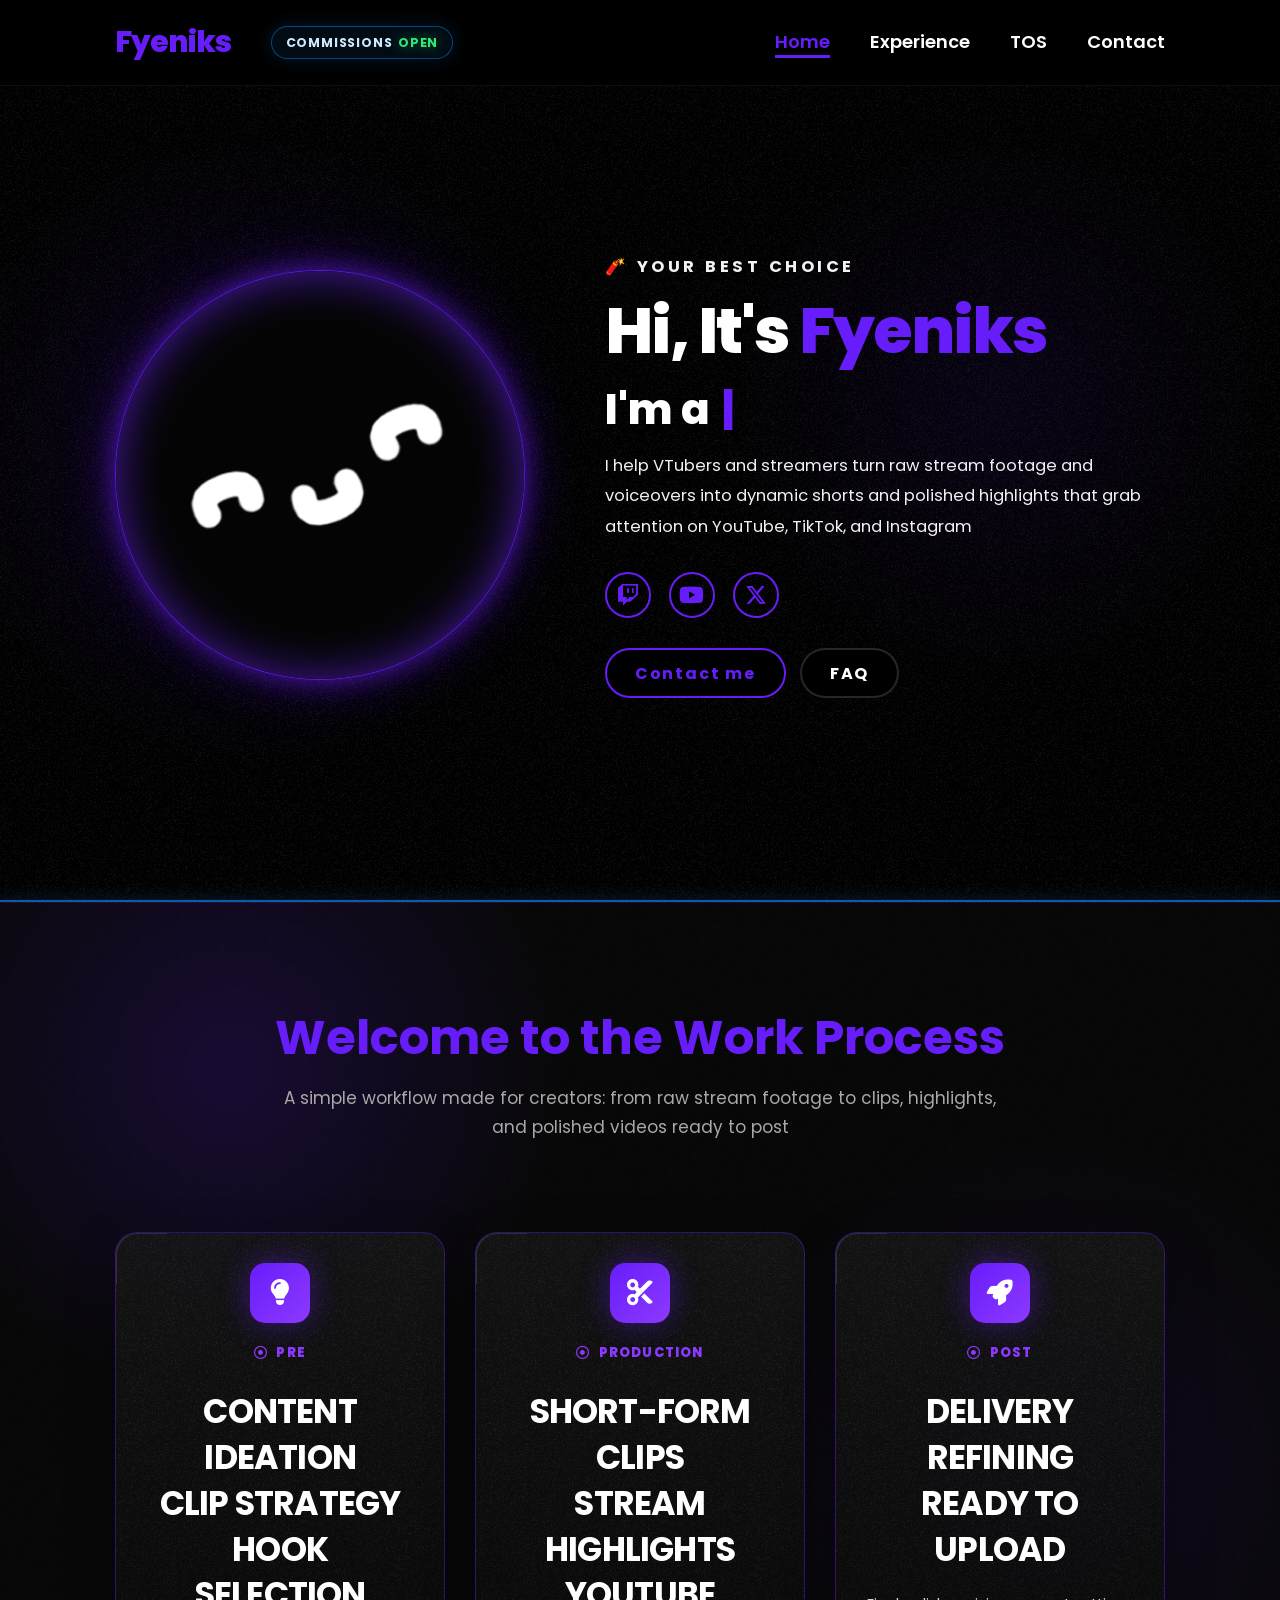
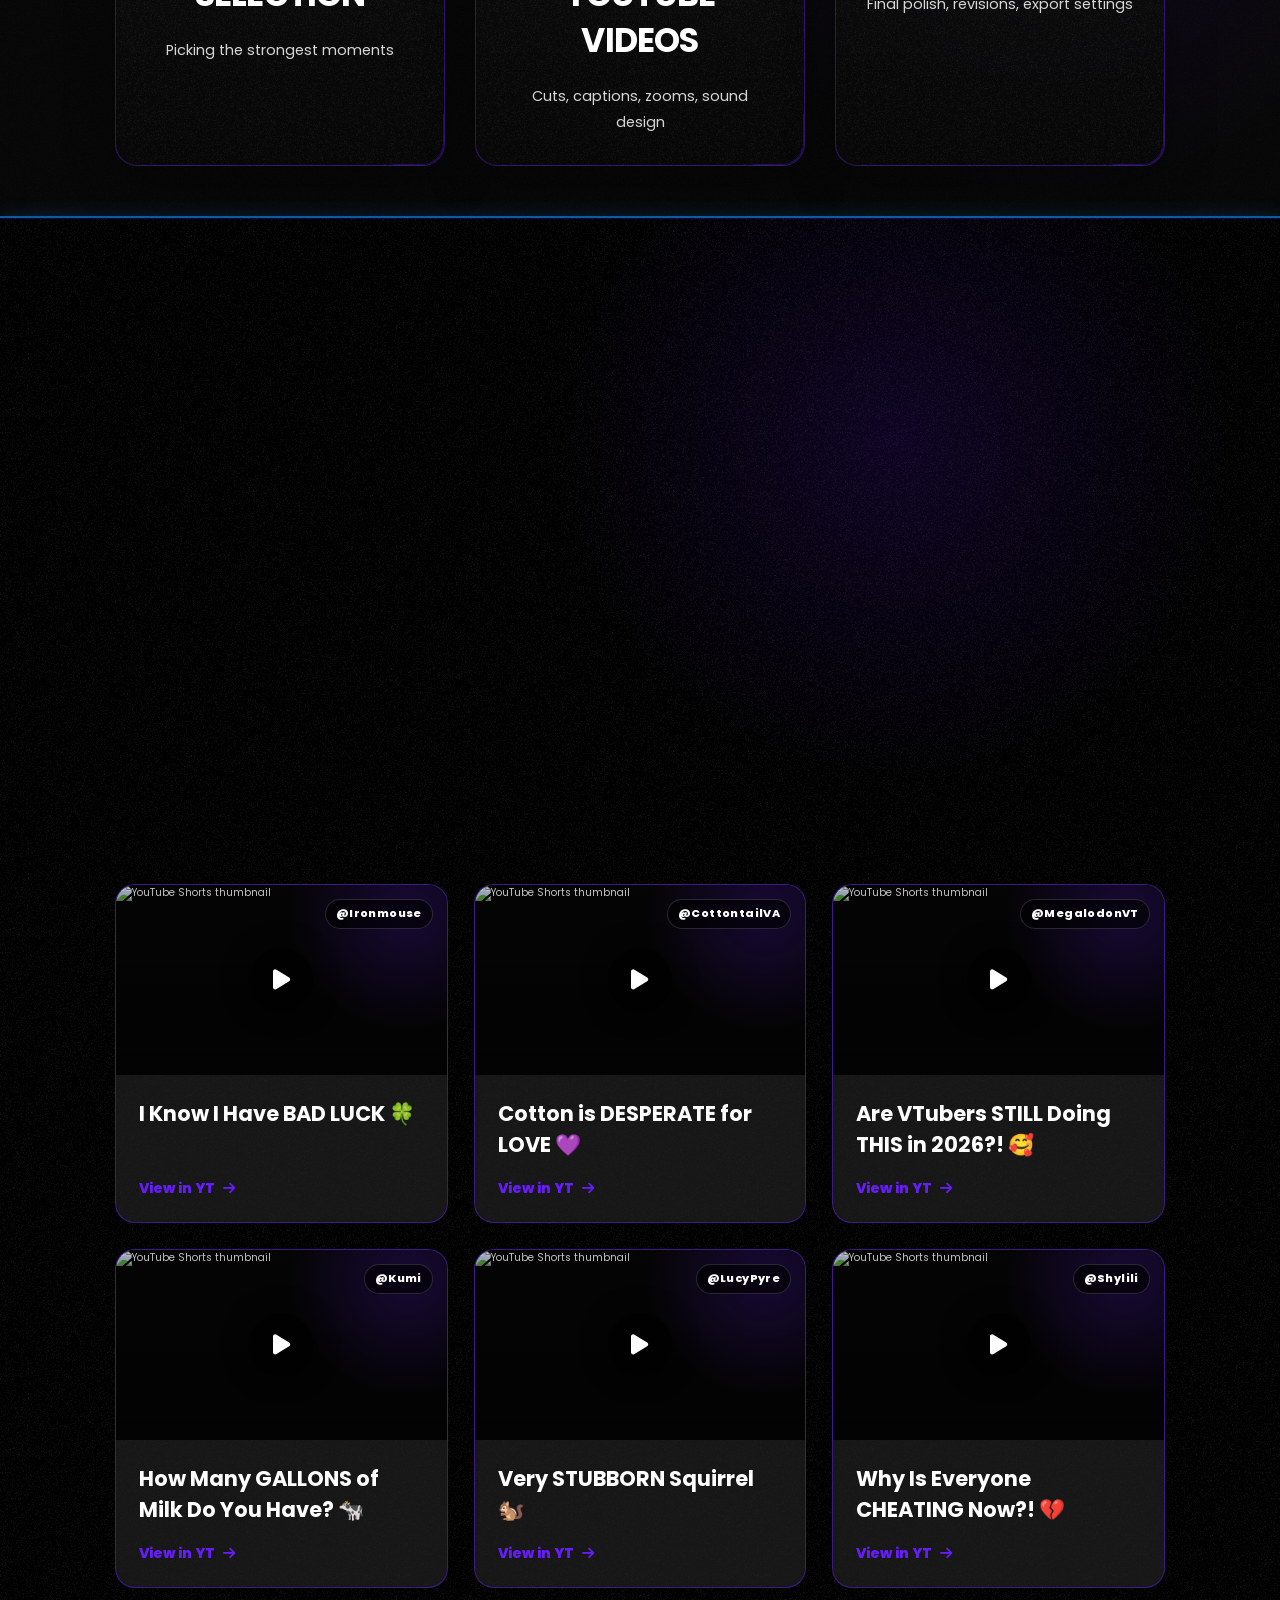
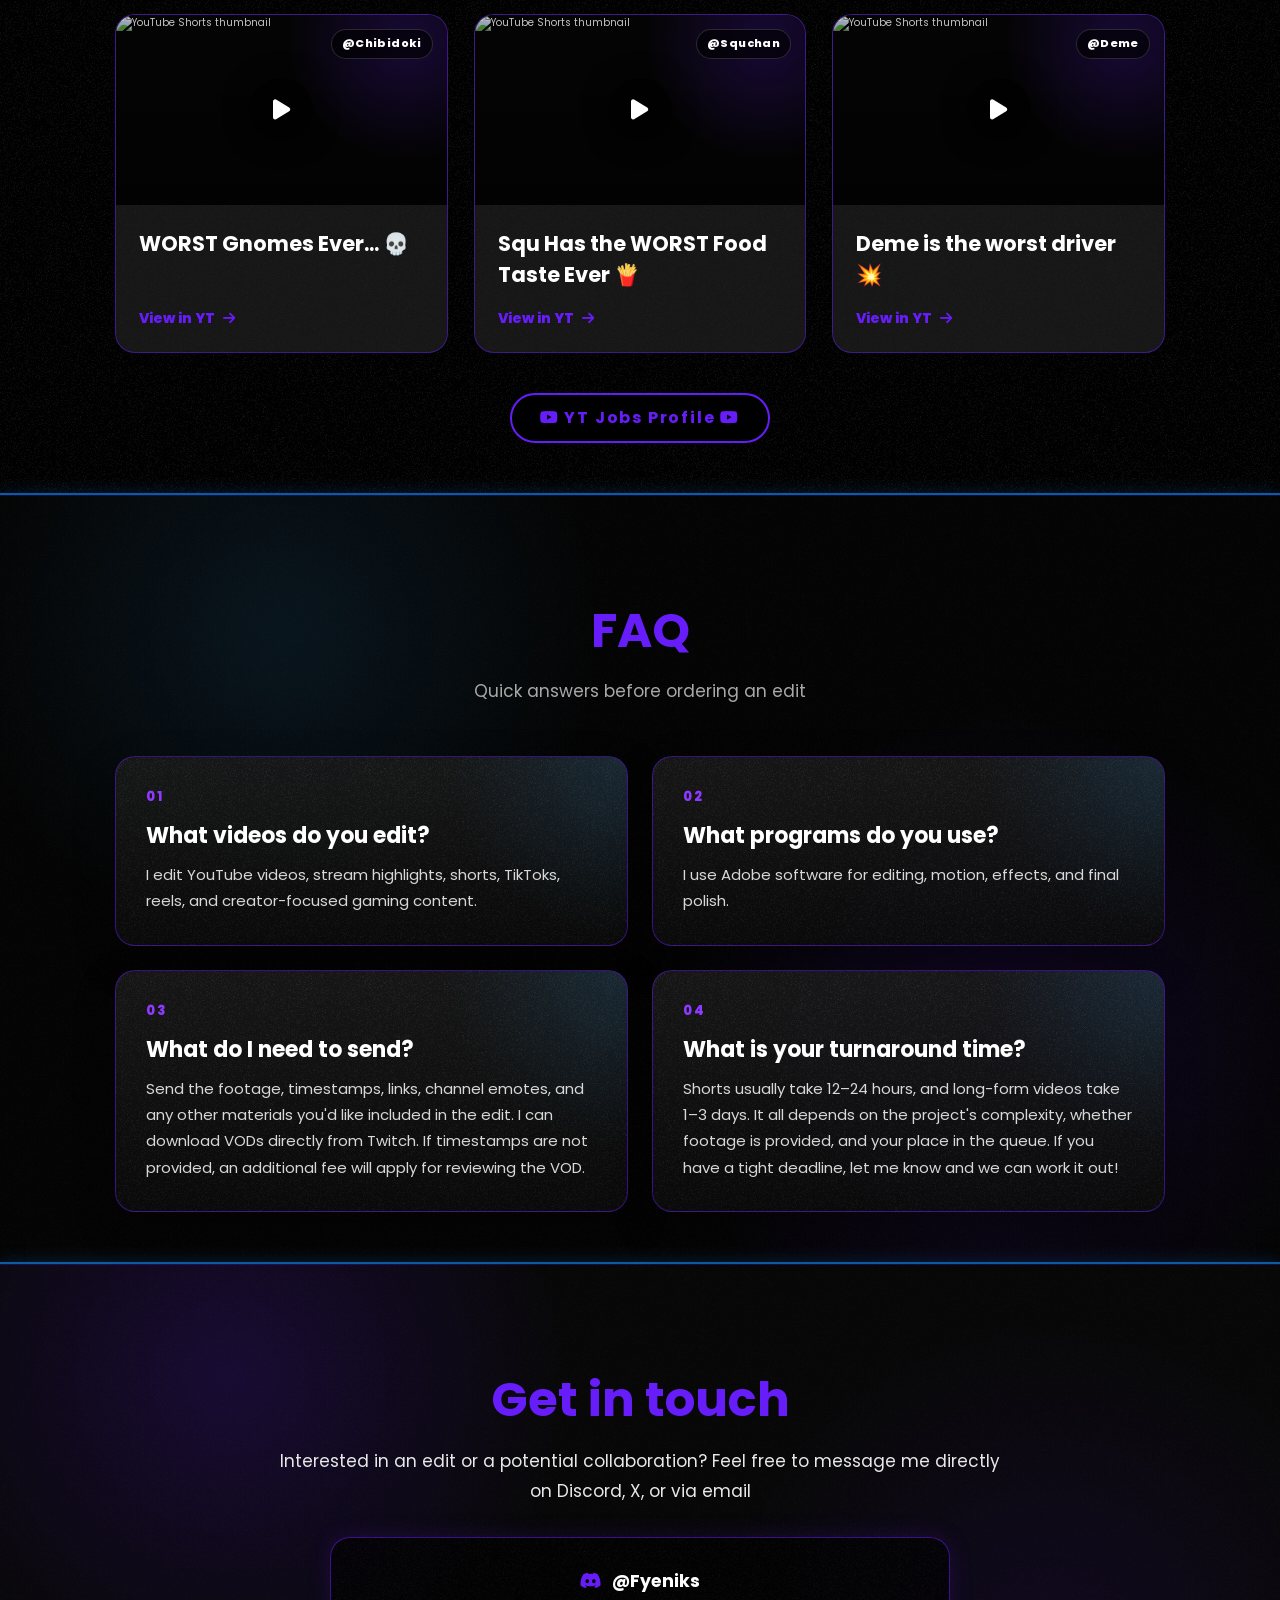
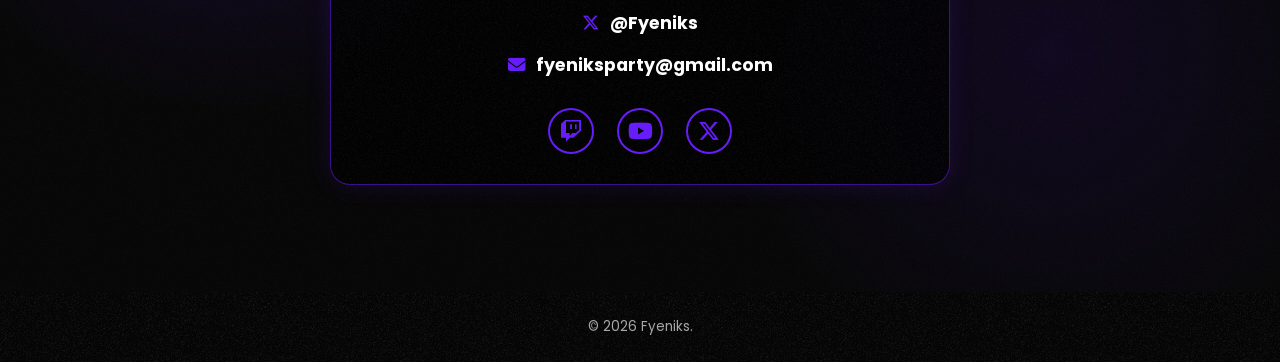
==== index.html @ 1141e498 "Update index.html" ====
<!DOCTYPE html>
<html lang="en">
<head>
    <meta charset="UTF-8" />
    <meta name="viewport" content="width=device-width, initial-scale=1.0" />
    <meta name="referrer" content="strict-origin-when-cross-origin" />
    <title>Fyeniks Portfolio</title>
    <meta name="description" content="Fyeniks video editing portfolio." />
    <link rel="shortcut icon" href="./assets/favicon.ico?v=4" sizes="any" />
    <link rel="icon" href="./assets/favicon.ico?v=4" sizes="any" />
    <link rel="icon" type="image/png" href="./assets/favicon.png?v=4" />
    <link rel="apple-touch-icon" href="./assets/favicon.png?v=4" />

    <link rel="stylesheet" href="https://cdnjs.cloudflare.com/ajax/libs/font-awesome/6.5.2/css/all.min.css" />
    <link rel="stylesheet" href="style.css" />
</head>
<body>
    <header class="header">
        <div class="brand">
            <a href="links.html" class="logo" title="Open links"><span>Fyeniks</span></a>
            <span class="commission-status">Commissions <span class="commission-state">OPEN</span></span>
        </div>

        <button class="menu-btn" aria-label="Open menu" aria-expanded="false">
            <i class="fa-solid fa-bars"></i>
        </button>

        <nav class="navbar">
            <a href="#home" class="nav-link">Home</a>
            <a href="#experience" class="nav-link">Experience</a>
            <a href="tos.html" class="nav-link">TOS</a>
            <a href="#contact" class="nav-link">Contact</a>
        </nav>
    </header>

    <main>
        <section class="home" id="home">
            <div class="home-img" aria-label="Fyeniks avatar">
                <img class="avatar-photo avatar-photo-large" src="assets/AWATAR.png" alt="Fyeniks avatar" />
            </div>

            <div class="home-content reveal">
                <p class="eyebrow">🧨 Your Best Choice</p>
                <h1>Hi, It's <span>Fyeniks</span></h1>
                <h3 class="typing-text">I'm a <span id="typed-text">Video Editor</span></h3>

                <p>
                    I help VTubers and streamers turn raw stream footage and voiceovers into dynamic shorts and polished highlights that grab attention on YouTube, TikTok, and Instagram
                </p>

                <div class="social-icons" aria-label="Social media">
                    <a href="https://twitch.tv/fyeniks" title="Twitch" target="_blank" rel="noopener noreferrer">
                        <i class="fa-brands fa-twitch"></i>
                    </a>
                    <a href="https://youtube.com/@fyeniks" title="YouTube" target="_blank" rel="noopener noreferrer">
                        <i class="fa-brands fa-youtube"></i>
                    </a>
                    <a href="https://x.com/Fyeniks" title="X / Twitter" target="_blank" rel="noopener noreferrer">
                        <i class="fa-brands fa-x-twitter"></i>
                    </a>
                </div>

                <div class="hero-actions">
                    <a href="#contact" class="btn">Contact me</a>
                    <a href="#faq" class="btn btn-secondary">FAQ</a>
                </div>
            </div>
        </section>

        <section class="process" id="process">
            <h2 class="section-title reveal">Welcome to the Work Process</h2>
            <p class="section-subtitle reveal">
                A simple workflow made for creators: from raw stream footage to clips, highlights, and polished videos ready to post
            </p>

            <div class="process-grid">
                <article class="process-card reveal">
                    <div class="process-icon"><i class="fa-solid fa-lightbulb"></i></div>
                    <p class="process-step"><i class="fa-regular fa-circle-dot"></i> Pre</p>
                    <h3>
                        Content Ideation<br />
                        Clip Strategy<br />
                        Hook Selection
                    </h3>
                    <p class="process-desc">Picking the strongest moments</p>
                </article>

                <article class="process-card reveal">
                    <div class="process-icon"><i class="fa-solid fa-scissors"></i></div>
                    <p class="process-step"><i class="fa-regular fa-circle-dot"></i> Production</p>
                    <h3>
                        Short-form Clips<br />
                        Stream Highlights<br />
                        YouTube Videos
                    </h3>
                    <p class="process-desc">Cuts, captions, zooms, sound design</p>
                </article>

                <article class="process-card reveal">
                    <div class="process-icon"><i class="fa-solid fa-rocket"></i></div>
                    <p class="process-step"><i class="fa-regular fa-circle-dot"></i> Post</p>
                    <h3>
                        Delivery<br />
                        Refining<br />
                        Ready to Upload
                    </h3>
                    <p class="process-desc">Final polish, revisions, export settings</p>
                </article>
            </div>
        </section>

        <section class="experience" id="experience">
            <h2 class="section-title reveal">My Experience</h2>
            <p class="section-subtitle reveal">Showcase of my edits</p>

            <div class="portfolio-controls reveal" aria-label="Portfolio filters">
                <button class="filter-btn active" data-filter="all">All</button>
                <button class="filter-btn" data-filter="video">Videos</button>
                <button class="filter-btn" data-filter="short">Shorts</button>
            </div>
            <!-- VIDEO -->


            <div class="portfolio-grid">
                <!--<article class="work-card reveal" data-category="video" data-featured="true">
                    <div class="work-thumb has-thumbnail playable-video" data-youtube-id="ShdgCdOLrUw" data-youtube-title="Test Video Edit" role="button" tabindex="0" aria-label="Play Test Video Edit on this page">
                        <img class="work-thumb-img" src="https://img.youtube.com/vi/ShdgCdOLrUw/maxresdefault.jpg" onerror="this.onerror=null;this.src='https://img.youtube.com/vi/ShdgCdOLrUw/hqdefault.jpg';" alt="YouTube video thumbnail" loading="lazy">
                        <i class="fa-solid fa-play"></i>
                        <span>@Deme</span>
                    </div>
                    <div class="work-info">
                        <h3>I Played CS on UK Servers... It was AMAZING!!</h3>
                        <a href="https://youtu.be/ShdgCdOLrUw" class="work-link" target="_blank" rel="noopener noreferrer">View in YT<i class="fa-solid fa-arrow-right"></i></a>
                    </div>
                </article>-->
                <article class="work-card reveal" data-category="video" data-featured="true">
                    <div class="work-thumb">
                        <i class="fa-solid fa-play"></i>
                        <span>@Fyeniks</span>
                    </div>
                    <div class="work-info">
                        <h3>Here Could Be Your Video!</h3>
                        <a href="#" class="work-link">View in YT<i class="fa-solid fa-arrow-right"></i></a>
                    </div>
                </article>


                <article class="work-card reveal" data-category="video" data-featured="true">
                    <div class="work-thumb">
                        <i class="fa-solid fa-play"></i>
                        <span>@Fyeniks</span>
                    </div>
                    <div class="work-info">
                        <h3>Here Could Be Your Video!</h3>
                        <a href="#" class="work-link">View in YT<i class="fa-solid fa-arrow-right"></i></a>
                    </div>
                </article>



                <article class="work-card reveal" data-category="video" data-featured="true">
                    <div class="work-thumb">
                        <i class="fa-solid fa-play"></i>
                        <span>@Fyeniks</span>
                    </div>
                    <div class="work-info">
                        <h3>Here Could Be Your Video!</h3>
                        <a href="#" class="work-link">View in YT<i class="fa-solid fa-arrow-right"></i></a>
                    </div>
                </article>



                
<article class="work-card reveal" data-category="short" data-featured="true">
    <div class="work-thumb vertical has-thumbnail playable-video" data-youtube-id="DFHuRlXLaPs" data-youtube-title="I Know I Have BAD LUCK 🍀" role="button" tabindex="0" aria-label="this page">
        <img class="work-thumb-img" src="https://img.youtube.com/vi/DFHuRlXLaPs/maxresdefault.jpg" onerror="this.onerror=null;this.src='https://img.youtube.com/vi/DFHuRlXLaPs/hqdefault.jpg';" alt="YouTube Shorts thumbnail" loading="lazy">
        <i class="fa-solid fa-play"></i>
        <span>@Ironmouse</span>
    </div>
    <div class="work-info">
        <h3>I Know I Have BAD LUCK 🍀</h3>
        <a href="https://www.youtube.com/shorts/DFHuRlXLaPs" class="work-link" target="_blank" rel="noopener noreferrer">View in YT<i class="fa-solid fa-arrow-right"></i></a>
    </div>
</article>



<article class="work-card reveal" data-category="short" data-featured="true">
    <div class="work-thumb vertical has-thumbnail playable-video" data-youtube-id="lB8tuS5cFaQ" data-youtube-title="Cotton is DESPERATE for LOVE 💜" role="button" tabindex="0" aria-label="this page">
        <img class="work-thumb-img" src="https://img.youtube.com/vi/lB8tuS5cFaQ/maxresdefault.jpg" onerror="this.onerror=null;this.src='https://img.youtube.com/vi/lB8tuS5cFaQ/hqdefault.jpg';" alt="YouTube Shorts thumbnail" loading="lazy">
        <i class="fa-solid fa-play"></i>
        <span>@CottontailVA</span>
    </div>
    <div class="work-info">
        <h3>Cotton is DESPERATE for LOVE 💜</h3>
        <a href="https://www.youtube.com/shorts/lB8tuS5cFaQ" class="work-link" target="_blank" rel="noopener noreferrer">View in YT<i class="fa-solid fa-arrow-right"></i></a>
    </div>
</article>



                <article class="work-card reveal" data-category="short" data-featured="true">
    <div class="work-thumb vertical has-thumbnail playable-video" data-youtube-id="1Lwi1OYc9zw" data-youtube-title="Are VTubers STILL Doing THIS in 2026?!" role="button" tabindex="0" aria-label="this page">
        <img class="work-thumb-img" src="https://img.youtube.com/vi/1Lwi1OYc9zw/maxresdefault.jpg" onerror="this.onerror=null;this.src='https://img.youtube.com/vi/1Lwi1OYc9zw/hqdefault.jpg';" alt="YouTube Shorts thumbnail" loading="lazy">
        <i class="fa-solid fa-play"></i>
        <span>@MegalodonVT</span>
    </div>
    <div class="work-info">
        <h3>Are VTubers STILL Doing THIS in 2026?! 🥰</h3>
        <a href="https://www.youtube.com/shorts/1Lwi1OYc9zw" class="work-link" target="_blank" rel="noopener noreferrer">View in YT<i class="fa-solid fa-arrow-right"></i></a>
    </div>
</article>


<!-- VIDEO 2
                <article class="work-card reveal" data-category="video">
                    <div class="work-thumb">
                        <i class="fa-solid fa-play"></i>
                        <span>@Fyeniks</span>
                    </div>
                    <div class="work-info">
                        <h3>Here Could Be Your Video!</h3>
                        <a href="#" class="work-link">View in YT<i class="fa-solid fa-arrow-right"></i></a>
                    </div>
                </article>



                <article class="work-card reveal" data-category="video">
                    <div class="work-thumb">
                        <i class="fa-solid fa-play"></i>
                        <span>@Fyeniks</span>
                    </div>
                    <div class="work-info">
                        <h3>Here Could Be Your Video!</h3>
                        <a href="#" class="work-link">View in YT<i class="fa-solid fa-arrow-right"></i></a>
                    </div>
                </article>



                <article class="work-card reveal" data-category="video">
                    <div class="work-thumb">
                        <i class="fa-solid fa-play"></i>
                        <span>@Fyeniks</span>
                    </div>
                    <div class="work-info">
                        <h3>Here Could Be Your Video!</h3>
                        <a href="#" class="work-link">View in YT<i class="fa-solid fa-arrow-right"></i></a>
                    </div>
                </article>
            -->



                <article class="work-card reveal" data-category="short" data-featured="true">
    <div class="work-thumb vertical has-thumbnail playable-video" data-youtube-id="DBS6RcSgC_w" data-youtube-title="How Many GALLONS of Milk Do You Have?" role="button" tabindex="0" aria-label="this page">
        <img class="work-thumb-img" src="https://img.youtube.com/vi/DBS6RcSgC_w/maxresdefault.jpg" onerror="this.onerror=null;this.src='https://img.youtube.com/vi/DBS6RcSgC_w/hqdefault.jpg';" alt="YouTube Shorts thumbnail" loading="lazy">
        <i class="fa-solid fa-play"></i>
        <span>@Kumi</span>
    </div>
    <div class="work-info">
        <h3>How Many GALLONS of Milk Do You Have? 🐄</h3>
        <a href="https://www.youtube.com/shorts/DBS6RcSgC_w" class="work-link" target="_blank" rel="noopener noreferrer">View in YT<i class="fa-solid fa-arrow-right"></i></a>
    </div>
</article>



                <article class="work-card reveal" data-category="short" data-featured="true">
    <div class="work-thumb vertical has-thumbnail playable-video" data-youtube-id="fCMFE8jqog0" data-youtube-title="Very STUBBORN Squirrel 🐿️" role="button" tabindex="0" aria-label="this page">
        <img class="work-thumb-img" src="https://img.youtube.com/vi/fCMFE8jqog0/maxresdefault.jpg" onerror="this.onerror=null;this.src='https://img.youtube.com/vi/fCMFE8jqog0/hqdefault.jpg';" alt="YouTube Shorts thumbnail" loading="lazy">
        <i class="fa-solid fa-play"></i>
        <span>@LucyPyre</span>
    </div>
    <div class="work-info">
        <h3>Very STUBBORN Squirrel 🐿️</h3>
        <a href="https://www.youtube.com/shorts/fCMFE8jqog0" class="work-link" target="_blank" rel="noopener noreferrer">View in YT<i class="fa-solid fa-arrow-right"></i></a>
    </div>
</article>




                <article class="work-card reveal" data-category="short" data-featured="true">
    <div class="work-thumb vertical has-thumbnail playable-video" data-youtube-id="dHzPiziFjLo" data-youtube-title="Why Is Everyone CHEATING Now?!" role="button" tabindex="0" aria-label="this page">
        <img class="work-thumb-img" src="https://img.youtube.com/vi/dHzPiziFjLo/maxresdefault.jpg" onerror="this.onerror=null;this.src='https://img.youtube.com/vi/dHzPiziFjLos/hqdefault.jpg';" alt="YouTube Shorts thumbnail" loading="lazy">
        <i class="fa-solid fa-play"></i>
        <span>@Shylili</span>
    </div>
    <div class="work-info">
        <h3>Why Is Everyone CHEATING Now?! 💔</h3>
        <a href="https://www.youtube.com/shorts/dHzPiziFjLo" class="work-link" target="_blank" rel="noopener noreferrer">View in YT<i class="fa-solid fa-arrow-right"></i></a>
    </div>
</article>

<article class="work-card reveal" data-category="short" data-featured="true">
    <div class="work-thumb vertical has-thumbnail playable-video" data-youtube-id="gJzHNLKnA34" data-youtube-title="WORST Gnomes Ever..." role="button" tabindex="0" aria-label="this page">
        <img class="work-thumb-img" src="https://img.youtube.com/vi/gJzHNLKnA34/maxresdefault.jpg" onerror="this.onerror=null;this.src='https://img.youtube.com/vi/gJzHNLKnA34/hqdefault.jpg';" alt="YouTube Shorts thumbnail" loading="lazy">
        <i class="fa-solid fa-play"></i>
        <span>@Chibidoki</span>
    </div>
    <div class="work-info">
        <h3>WORST Gnomes Ever... 💀</h3>
        <a href="https://www.youtube.com/shorts/gJzHNLKnA34" class="work-link" target="_blank" rel="noopener noreferrer">View in YT<i class="fa-solid fa-arrow-right"></i></a>
    </div>
</article>



<article class="work-card reveal" data-category="short" data-featured="true">
    <div class="work-thumb vertical has-thumbnail playable-video" data-youtube-id="PC4Z4J9eq2A" data-youtube-title="Squ Has the WORST Food Taste Ever 🍟" role="button" tabindex="0" aria-label="this page">
        <img class="work-thumb-img" src="https://img.youtube.com/vi/PC4Z4J9eq2A/maxresdefault.jpg" onerror="this.onerror=null;this.src='https://img.youtube.com/vi/PC4Z4J9eq2A/hqdefault.jpg';" alt="YouTube Shorts thumbnail" loading="lazy">
        <i class="fa-solid fa-play"></i>
        <span>@Squchan</span>
    </div>
    <div class="work-info">
        <h3>Squ Has the WORST Food Taste Ever 🍟</h3>
        <a href="https://www.youtube.com/shorts/PC4Z4J9eq2A" class="work-link" target="_blank" rel="noopener noreferrer">View in YT<i class="fa-solid fa-arrow-right"></i></a>
    </div>
</article>


                <article class="work-card reveal" data-category="short" data-featured="true">
    <div class="work-thumb vertical has-thumbnail playable-video" data-youtube-id="jsgozkXJRDg" data-youtube-title="o7 for FuFu 🫡" role="button" tabindex="0" aria-label="this page">
        <img class="work-thumb-img" src="https://img.youtube.com/vi/jsgozkXJRDg/maxresdefault.jpg" onerror="this.onerror=null;this.src='https://img.youtube.com/vi/jsgozkXJRDg/hqdefault.jpg';" alt="YouTube Shorts thumbnail" loading="lazy">
        <i class="fa-solid fa-play"></i>
        <span>@Deme</span>
    </div>
    <div class="work-info">
        <h3>Deme is the worst driver 💥</h3>
        <a href="https://www.youtube.com/shorts/jsgozkXJRDg" class="work-link" target="_blank" rel="noopener noreferrer">View in YT<i class="fa-solid fa-arrow-right"></i></a>
    </div>
</article>

            </div>

            <!-- Przycisk przeniesiony na dół -->
            <div class="reveal" style="text-align: center; margin-top: 4rem;">
                <a href="https://ytjobs.co/talent/vitrine/505761" class="btn" target="_blank" rel="noopener noreferrer">
                    <i class="fa-brands fa-youtube"></i> YT Jobs Profile <i class="fa-brands fa-youtube"></i>
                </a>
            </div>
            
        </section>

        <section class="faq" id="faq">
            <h2 class="section-title reveal">FAQ</h2>
            <p class="section-subtitle reveal">Quick answers before ordering an edit</p>

            <div class="faq-grid">
                <article class="faq-card reveal">
                    <span class="faq-number">01</span>
                    <h3>What videos do you edit?</h3>
                    <p>I edit YouTube videos, stream highlights, shorts, TikToks, reels, and creator-focused gaming content.</p>
                </article>

                <article class="faq-card reveal">
                    <span class="faq-number">02</span>
                    <h3>What programs do you use?</h3>
                    <p>I use Adobe software for editing, motion, effects, and final polish.</p>
                </article>

                <article class="faq-card reveal">
                    <span class="faq-number">03</span>
                    <h3>What do I need to send?</h3>
                    <p>Send the footage, timestamps, links, channel emotes, and any other materials you'd like included in the edit. I can download VODs directly from Twitch. If timestamps are not provided, an additional fee will apply for reviewing the VOD.</p>
                </article>

                <article class="faq-card reveal">
                    <span class="faq-number">04</span>
                    <h3>What is your turnaround time?</h3>
                    <p>Shorts usually take 12–24 hours, and long-form videos take 1–3 days. It all depends on the project's complexity, whether footage is provided, and your place in the queue. If you have a tight deadline, let me know and we can work it out!</p>
                </article>
            </div>
        </section>

        <section class="contact" id="contact">
            <h2 class="section-title reveal">Get in touch</h2>
            <p class="contact-text reveal">
                Interested in an edit or a potential collaboration? Feel free to message me directly on Discord, X, or via email
            </p>

            <div class="contact-box reveal">
                <a class="contact-mail" href="https://discord.com/users/Fyeniks">
                    <i class="fa-brands fa-discord"></i>
                    @Fyeniks
                </a>
                <br>
                <br>
                <a class="contact-mail" href="https://x.com/Fyeniks">
                    <i class="fa-brands fa-x-twitter"></i>
                    @Fyeniks
                </a>
                <br>
                <br>
                <a class="contact-mail" href="mailto:fyeniksparty@gmail.com">
                    <i class="fa-solid fa-envelope"></i>
                    fyeniksparty@gmail.com
                </a>
                

                <div class="social-icons contact-icons">
                    <a href="https://twitch.tv/fyeniks" title="Twitch" target="_blank" rel="noopener noreferrer">
                        <i class="fa-brands fa-twitch"></i>
                    </a>
                    <a href="https://youtube.com/@fyeniks" title="YouTube" target="_blank" rel="noopener noreferrer">
                        <i class="fa-brands fa-youtube"></i>
                    </a>
                    <a href="https://x.com/Fyeniks" title="X / Twitter" target="_blank" rel="noopener noreferrer">
                        <i class="fa-brands fa-x-twitter"></i>
                    </a>
                </div>
            </div>
        </section>
    </main>

    <footer class="footer">
        <p>© 2026 Fyeniks.</p>
    </footer>

    <script>
        if (location.pathname.endsWith('/index.html')) {
            history.replaceState(
                null,
                '',
                location.pathname.replace(/index\.html$/, '') + location.hash
            );
        }
    </script>

    <script src="script.js"></script>
</body>
</html>
---- style.css ----
@import url('https://fonts.googleapis.com/css2?family=Poppins:wght@100;200;300;400;500;600;700;800&display=swap');

* {
    margin: 0;
    padding: 0;
    box-sizing: border-box;
    text-decoration: none;
    border: none;
    outline: none;
    font-family: 'Poppins', sans-serif;
}

:root {
    --main-color: #671DFA;
    --main-color-2: #8d39ff;
    --bg-color: #000000;
    --second-bg-color: #111111;
    --card-color: #171717;
    --text-color: #ffffff;
    --muted-color: #a8a8a8;
    --shadow-color: rgba(103, 29, 250, 0.55);
    --noise-bg: url("assets/dark-noise.png"); /* subtelny grain/noise */
}

html {
    font-size: 62.5%;
    scroll-behavior: smooth;
}

body {
    width: 100%;
    min-height: 100vh;
    overflow-x: hidden;
    background:
        var(--noise-bg),
        var(--bg-color);
    background-size: 420px 260px, auto;
    color: var(--text-color);
}

body::before {
    content: "";
    position: fixed;
    inset: 0;
    pointer-events: none;
    background:
        radial-gradient(circle at 15% 20%, rgba(103, 29, 250, 0.22), transparent 28rem),
        radial-gradient(circle at 90% 15%, rgba(141, 57, 255, 0.15), transparent 30rem),
        radial-gradient(circle at 50% 90%, rgba(103, 29, 250, 0.14), transparent 32rem);
    z-index: -2;
}

body::after {
    content: "";
    position: fixed;
    inset: 0;
    pointer-events: none;
    background-image: var(--noise-bg);
    background-size: 420px 260px;
    opacity: 0.25;
    z-index: -1;
}

/* HEADER */

.header {
    position: fixed;
    top: 0;
    left: 0;
    width: 100%;
    padding: 2rem 9%;
    background-color: rgba(0, 0, 0, 0.72);
    backdrop-filter: blur(14px);
    display: flex;
    justify-content: space-between;
    align-items: center;
    z-index: 1000;
    border-bottom: 1px solid rgba(255, 255, 255, 0.06);
}

.brand {
    display: flex;
    align-items: center;
    gap: 2.8rem;
    min-width: 0;
}

.commission-status {
    display: inline-flex;
    align-items: center;
    gap: 0.55rem;
    margin-left: 1.2rem;
    padding: 0.65rem 1.35rem;
    border: 1px solid rgba(13, 105, 190, 0.62);
    border-radius: 999px;
    background: rgba(13, 105, 190, 0.10);
    color: #cfeaff;
    font-size: 1.25rem;
    font-weight: 700;
    letter-spacing: 0.08rem;
    text-transform: uppercase;
    white-space: nowrap;
    box-shadow: 0 0 18px rgba(13, 105, 190, 0.22);
}

.commission-state {
    color: #32e875;
    text-shadow: 0 0 14px rgba(50, 232, 117, 0.55);
}

.commission-state.selective {
    color: #ffd447;
    text-shadow: 0 0 14px rgba(255, 212, 71, 0.55);
}

.commission-state.closed {
    color: #ff4d5f;
    text-shadow: 0 0 14px rgba(255, 77, 95, 0.55);
}

.commission-state.open {
    color: #32e875;
    text-shadow: 0 0 14px rgba(50, 232, 117, 0.55);
}

.logo {
    display: inline-flex;
    align-items: center;
    gap: 0.8rem;
    font-size: 3rem;
    color: var(--main-color);
    font-weight: 800;
    cursor: pointer;
    transition: 0.3s ease;
    letter-spacing: -0.1rem;
    white-space: nowrap;
}


.logo span {
    color: var(--main-color);
}

.logo:hover {
    transform: scale(1.08);
    text-shadow: 0 0 20px var(--shadow-color);
}

.navbar {
    display: flex;
    align-items: center;
}

.navbar a {
    font-size: 1.8rem;
    color: var(--text-color);
    margin-left: 4rem;
    font-weight: 600;
    transition: 0.3s ease;
    border-bottom: 3px solid transparent;
}

.navbar a:hover,
.navbar a.active {
    color: var(--main-color);
    border-bottom: 3px solid var(--main-color);
}

.menu-btn {
    display: none;
    background: transparent;
    color: var(--text-color);
    font-size: 2.7rem;
    cursor: pointer;
}

/* SECTIONS */

section {
    min-height: 100vh;
    padding: 10rem 9% 5rem;
}

/* subtle blue dividers between homepage sections */
body:not(.links-body) main > section + section {
    border-top: 2px solid rgba(13, 105, 190, 0.86);
    box-shadow:
        inset 0 1px 0 rgba(103, 29, 250, 0.22),
        0 -1px 16px rgba(13, 105, 190, 0.24);
}

.section-title {
    font-size: clamp(3.5rem, 5vw, 4.8rem);
    text-align: center;
    margin-bottom: 1rem;
    color: var(--main-color);
}

.section-subtitle {
    max-width: 720px;
    margin: 0 auto 5rem;
    text-align: center;
    color: var(--muted-color);
    font-size: 1.7rem;
    line-height: 1.7;
}

/* HOME */

.home {
    display: flex;
    justify-content: center;
    align-items: center;
    gap: 8rem;
    background:
        radial-gradient(circle at 20% 50%, rgba(103, 29, 250, 0.13), transparent 32rem),
        radial-gradient(circle at 78% 45%, rgba(103, 29, 250, 0.08), transparent 28rem),
        var(--noise-bg),
        var(--bg-color);
    background-size: auto, auto, 420px 260px, auto;
}

.home-content {
    max-width: 700px;
}

.eyebrow {
    color: var(--main-color-2);
    text-transform: uppercase;
    letter-spacing: 0.35rem;
    font-size: 1.25rem;
    font-weight: 700;
    margin-bottom: 1.2rem;
}

.home-content h1 {
    font-size: clamp(4rem, 6vw, 6.4rem);
    font-weight: 800;
    line-height: 1.15;
    letter-spacing: -0.2rem;
}

span {
    color: var(--main-color);
}

.home-content h3 {
    font-size: clamp(2.8rem, 4vw, 4.2rem);
    margin: 1rem 0;
    font-weight: 800;
}

.home-content p {
    font-size: 1.65rem;
    line-height: 1.85;
    max-width: 660px;
    color: #f2f2f2;
}

.typing-text span::after {
    content: "|";
    margin-left: 0.4rem;
    color: var(--main-color);
    animation: cursor 0.7s infinite;
}

@keyframes cursor {
    0%, 50% { opacity: 1; }
    51%, 100% { opacity: 0; }
}

/* AVATAR CSS */

.home-img {
    border-radius: 50%;
    flex-shrink: 0;
}

.avatar-photo {
    display: block;
    border-radius: 50%;
    object-fit: cover;
    object-position: center;
    user-select: none;
    pointer-events: none;
    background: #000;
    border: 0.15rem solid rgba(103, 29, 250, 0.85);
    box-shadow:
        0 0 25px var(--shadow-color),
        0 0 55px rgba(103, 29, 250, 0.35),
        inset 0 0 45px rgba(0, 0, 0, 1);
}

.avatar-photo-large {
    width: 32vw;
    height: 32vw;
    max-width: 430px;
    max-height: 430px;
    min-width: 250px;
    min-height: 250px;
}

.avatar-photo-small {
    width: 15rem;
    height: 15rem;
    border: 0.15rem solid rgba(103, 29, 250, 0.85);
    box-shadow:
        0 0 16px rgba(103, 29, 250, 0.42),
        0 0 32px rgba(103, 29, 250, 0.20),
        0 1rem 2.4rem rgba(0, 0, 0, 0.38),
        inset 0 0 34px rgba(0, 0, 0, 1);
}


.avatar-orb {
    position: relative;
    border-radius: 50%;
    background: radial-gradient(circle at 42% 38%, #050505 0 47%, #000 70%);
    border: 0.15rem solid rgba(103, 29, 250, 0.85);
    box-shadow:
        0 0 25px var(--shadow-color),
        0 0 55px rgba(103, 29, 250, 0.35),
        inset 0 0 45px rgba(0, 0, 0, 1);
    user-select: none;
}

.avatar-orb-large {
    width: 32vw;
    height: 32vw;
    max-width: 430px;
    max-height: 430px;
    min-width: 250px;
    min-height: 250px;
}

.avatar-orb-small {
    width: 15rem;
    height: 15rem;
    border: none;
    box-shadow:
        0 0 34px rgba(0, 145, 255, 0.38),
        0 0 70px rgba(0, 145, 255, 0.18),
        0 1.5rem 4rem rgba(0, 0, 0, 0.45),
        inset 0 0 45px #000;
}

.eye,
.mouth {
    position: absolute;
    display: block;
    background: #fff;
    box-shadow:
        0 0 0.7rem #fff,
        0 0 1.5rem #ff003c,
        0 0 3rem #ff003c,
        0 0 5rem #ff003c;
}

.eye {
    width: 11%;
    height: 23%;
    border-radius: 10rem;
    top: 31%;
}

.eye-left {
    left: 25%;
    transform: rotate(-39deg);
}

.eye-right {
    right: 25%;
    transform: rotate(-39deg);
}

.mouth {
    width: 25%;
    height: 10%;
    left: 38%;
    top: 57%;
    border-radius: 10rem;
    transform: rotate(15deg);
}

.mouth::before,
.mouth::after {
    content: "";
    position: absolute;
    width: 45%;
    height: 100%;
    background: inherit;
    border-radius: inherit;
    box-shadow: inherit;
}

.mouth::before {
    left: -28%;
    top: -15%;
    transform: rotate(18deg);
}

.mouth::after {
    right: -28%;
    top: -35%;
    transform: rotate(-8deg);
}

/* SOCIAL ICONS */

.social-icons a {
    display: inline-flex;
    justify-content: center;
    align-items: center;
    width: 4.6rem;
    height: 4.6rem;
    background-color: transparent;
    border: 0.2rem solid var(--main-color);
    font-size: 2.2rem;
    border-radius: 50%;
    margin: 3rem 1.5rem 3rem 0;
    transition: 0.3s ease;
    color: var(--main-color);
}

.social-icons a:hover {
    color: black;
    transform: scale(1.15) translateY(-5px);
    background-color: var(--main-color);
    box-shadow: 0 0 25px var(--main-color);
}

/* BUTTON */

.hero-actions {
    display: flex;
    align-items: center;
    gap: 1.4rem;
    flex-wrap: wrap;
}

.btn {
    display: inline-block;
    padding: 1.05rem 2.8rem;
    background-color: black;
    border-radius: 4rem;
    font-size: 1.6rem;
    color: var(--main-color);
    letter-spacing: 0.18rem;
    font-weight: 700;
    border: 2px solid var(--main-color);
    transition: 0.3s ease;
    cursor: pointer;
}

.btn:hover {
    transform: scale(1.05);
    background-color: var(--main-color);
    color: black;
    box-shadow: 0 0 25px var(--main-color);
}

.btn-secondary {
    border-color: rgba(255, 255, 255, 0.15);
    color: var(--text-color);
}

/* WORK PROCESS */

.process {
    background:
        radial-gradient(circle at 18% 18%, rgba(103, 29, 250, 0.18), transparent 34rem),
        radial-gradient(circle at 82% 62%, rgba(103, 29, 250, 0.10), transparent 34rem),
        linear-gradient(rgba(8, 8, 8, 0.74), rgba(8, 8, 8, 0.74)),
        var(--noise-bg),
        #050505;
    background-size: auto, auto, auto, 420px 260px, auto;
    display: flex;
    flex-direction: column;
    justify-content: center;
    overflow: hidden;
}

.section-eyebrow {
    text-align: center;
    margin-bottom: 1.2rem;
}

.process-grid {
    display: grid;
    grid-template-columns: repeat(3, 1fr);
    gap: 3rem;
    margin-top: 4rem;
}

.process-card {
    position: relative;
    min-height: 36rem;
    padding: 11rem 3rem 3rem;
    text-align: center;
    border-radius: 2.2rem;
    background:
        linear-gradient(180deg, rgba(255, 255, 255, 0.04), rgba(0, 0, 0, 0.18)),
        var(--noise-bg),
        rgba(10, 10, 10, 0.86);
    background-size: auto, 420px 260px, auto;
    border: 1px solid rgba(103, 29, 250, 0.42);
    box-shadow: 0 1.8rem 5rem rgba(0, 0, 0, 0.32);
    transition: 0.3s ease;
}

.process-card::before,
.process-card::after {
    content: "";
    position: absolute;
    width: 5rem;
    height: 5rem;
    opacity: 0.75;
    pointer-events: none;
}

.process-card::before {
    top: 0;
    left: 0;
    border-top: 1px solid rgba(255, 255, 255, 0.16);
    border-left: 1px solid rgba(255, 255, 255, 0.16);
    border-top-left-radius: 2.2rem;
}

.process-card::after {
    bottom: 0;
    right: 0;
    border-bottom: 1px solid rgba(103, 29, 250, 0.45);
    border-right: 1px solid rgba(103, 29, 250, 0.45);
    border-bottom-right-radius: 2.2rem;
}

.process-card:hover {
    transform: translateY(-1rem);
    border-color: rgba(103, 29, 250, 0.9);
    box-shadow: 0 0 32px rgba(103, 29, 250, 0.26);
}

.process-icon {
    position: absolute;
    top: 3rem;
    left: 50%;
    transform: translateX(-50%);
    width: 6rem;
    height: 6rem;
    display: inline-flex;
    justify-content: center;
    align-items: center;
    border-radius: 1.5rem;
    color: #fff;
    background: linear-gradient(135deg, var(--main-color), var(--main-color-2));
    box-shadow: 0 0 30px rgba(103, 29, 250, 0.45);
    font-size: 2.6rem;
}

.process-step {
    display: inline-flex;
    justify-content: center;
    align-items: center;
    gap: 0.8rem;
    margin: 0 0 2.6rem;
    color: var(--main-color-2);
    text-transform: uppercase;
    letter-spacing: 0.12rem;
    font-size: 1.3rem;
    font-weight: 800;
}

.process-card h3 {
    font-size: clamp(2.6rem, 2.6vw, 3.7rem);
    line-height: 1.38;
    text-transform: uppercase;
    letter-spacing: -0.08rem;
    margin-bottom: 2rem;
}

.process-desc {
    max-width: 34rem;
    margin: 0 auto;
    color: #d7d7d7;
    font-size: 1.45rem;
    line-height: 1.75;
}

/* EXPERIENCE / PORTFOLIO */

.experience {
    background:
        radial-gradient(circle at 70% 12%, rgba(103, 29, 250, 0.14), transparent 34rem),
        var(--noise-bg),
        #000;
    background-size: auto, 420px 260px, auto;
}

.portfolio-controls {
    display: flex;
    justify-content: center;
    flex-wrap: wrap;
    gap: 1.2rem;
    margin-bottom: 3rem;
}

.filter-btn {
    padding: 0.9rem 2rem;
    border-radius: 999px;
    border: 1px solid rgba(103, 29, 250, 0.9);
    color: var(--text-color);
    background: rgba(255, 255, 255, 0.04);
    font-size: 1.4rem;
    font-weight: 700;
    cursor: pointer;
    transition: 0.3s ease;
}

.filter-btn:hover,
.filter-btn.active {
    color: #000;
    background: var(--main-color);
    box-shadow: 0 0 20px var(--shadow-color);
}

.portfolio-grid {
    display: grid;
    grid-template-columns: repeat(3, 1fr);
    gap: 2.6rem;
}

.work-card {
    overflow: hidden;
    border-radius: 2rem;
    border: 1px solid rgba(103, 29, 250, 0.5);
    background:
        linear-gradient(rgba(23, 23, 23, 0.68), rgba(23, 23, 23, 0.68)),
        var(--noise-bg),
        var(--card-color);
    background-size: auto, 420px 260px, auto;
    transition: 0.3s ease;
    display: flex;
    flex-direction: column;
}

.work-card:hover {
    transform: translateY(-0.8rem);
    box-shadow: 0 0 30px rgba(103, 29, 250, 0.35);
    border-color: var(--main-color);
}

.work-card.hidden {
    display: none;
}

.work-thumb {
    position: relative;
    min-height: 19rem;
    display: flex;
    align-items: center;
    justify-content: center;
    overflow: hidden;
    background:
        radial-gradient(circle at 82% 18%, rgba(103, 29, 250, 0.22), transparent 11rem),
        radial-gradient(circle at 14% 88%, rgba(255, 0, 60, 0.18), transparent 10rem),
        linear-gradient(rgba(10, 10, 10, 0.48), rgba(10, 10, 10, 0.48)),
        var(--noise-bg),
        #050505;
    background-size: auto, auto, auto, 420px 260px, auto;
}

.work-thumb.vertical::before {
    content: "";
    position: absolute;
    width: 8rem;
    height: 15rem;
    border: 0.3rem solid rgba(255, 255, 255, 0.28);
    border-radius: 1.4rem;
}

.work-thumb i {
    position: relative;
    width: 6.4rem;
    height: 6.4rem;
    display: inline-flex;
    justify-content: center;
    align-items: center;
    border-radius: 50%;
    background-color: rgba(0, 0, 0, 0.7);
    color: #fff;
    font-size: 2.3rem;
    box-shadow: 0 0 24px rgba(0, 0, 0, 0.55);
    z-index: 2;
}

.work-thumb span {
    position: absolute;
    top: 1.4rem;
    right: 1.4rem;
    color: #fff;
    background: rgba(0, 0, 0, 0.65);
    border: 1px solid rgba(255, 255, 255, 0.15);
    border-radius: 999px;
    padding: 0.55rem 1rem;
    font-size: 1.1rem;
    font-weight: 800;
    letter-spacing: 0.04rem;
}

.work-info {
    padding: 2.3rem;
    display: flex;
    flex-direction: column;
    flex-grow: 1;
}

.work-type {
    color: var(--main-color-2);
    font-size: 1.25rem;
    font-weight: 800;
    text-transform: uppercase;
    letter-spacing: 0.13rem;
    margin-bottom: 0.8rem;
}

.work-info h3 {
    font-size: 2.1rem;
    margin-bottom: 1.8rem;
}

.work-info p:not(.work-type) {
    font-size: 1.45rem;
    line-height: 1.7;
    color: #d8d8d8;
    margin-bottom: 1.6rem;
}

.work-link {
    display: inline-flex;
    align-items: center;
    gap: 0.8rem;
    font-size: 1.4rem;
    color: var(--main-color);
    font-weight: 800;
    margin-top: auto; 
    align-self: flex-start;
}

.work-link:hover {
    color: var(--main-color-2);
}


/* FAQ */

.faq {
    background:
        radial-gradient(circle at 22% 18%, rgba(47, 169, 255, 0.10), transparent 32rem),
        radial-gradient(circle at 78% 72%, rgba(103, 29, 250, 0.14), transparent 34rem),
        linear-gradient(rgba(5, 5, 5, 0.74), rgba(5, 5, 5, 0.74)),
        var(--noise-bg),
        #000;
    background-size: auto, auto, auto, 420px 260px, auto;
    min-height: 70vh;
    display: flex;
    flex-direction: column;
    justify-content: center;
}

.faq-grid {
    display: grid;
    grid-template-columns: repeat(2, 1fr);
    gap: 2.4rem;
    max-width: 105rem;
    width: 100%;
    margin: 0 auto;
}

.faq-card {
    position: relative;
    min-height: 19rem;
    padding: 3rem;
    border-radius: 2rem;
    background:
        linear-gradient(180deg, rgba(255, 255, 255, 0.045), rgba(0, 0, 0, 0.20)),
        var(--noise-bg),
        rgba(14, 14, 14, 0.88);
    background-size: auto, 420px 260px, auto;
    border: 1px solid rgba(103, 29, 250, 0.48);
    box-shadow: 0 1.6rem 4rem rgba(0, 0, 0, 0.32);
    overflow: hidden;
    transition: 0.3s ease;
}

.faq-card::before {
    content: "";
    position: absolute;
    inset: 0;
    background: radial-gradient(circle at 100% 0%, rgba(47, 169, 255, 0.13), transparent 18rem);
    pointer-events: none;
}

.faq-card:hover {
    transform: translateY(-0.6rem);
    border-color: rgba(47, 169, 255, 0.75);
    box-shadow: 0 0 28px rgba(47, 169, 255, 0.18), 0 0 24px rgba(103, 29, 250, 0.18);
}

.faq-number {
    display: inline-block;
    color: var(--main-color-2);
    font-size: 1.3rem;
    font-weight: 800;
    letter-spacing: 0.16rem;
    margin-bottom: 1.2rem;
}

.faq-card h3 {
    position: relative;
    font-size: 2.2rem;
    margin-bottom: 1rem;
}

.faq-card p {
    position: relative;
    color: #d8d8d8;
    font-size: 1.5rem;
    line-height: 1.75;
}

/* CONTACT */

.contact {
    background:
        radial-gradient(circle at 18% 18%, rgba(103, 29, 250, 0.18), transparent 34rem),
        radial-gradient(circle at 82% 62%, rgba(103, 29, 250, 0.10), transparent 34rem),
        linear-gradient(rgba(8, 8, 8, 0.74), rgba(8, 8, 8, 0.74)),
        var(--noise-bg),
        #050505;
    background-size: auto, auto, auto, 420px 260px, auto;
    text-align: center;
    min-height: 70vh;
    overflow: hidden;
}

.contact-text {
    max-width: 720px;
    margin: 0 auto 3rem;
    color: #e8e8e8;
    font-size: 1.7rem;
    line-height: 1.8;
}

.contact-box {
    max-width: 620px;
    margin: 0 auto;
    background:
        linear-gradient(rgba(0, 0, 0, 0.46), rgba(0, 0, 0, 0.46)),
        var(--noise-bg),
        rgba(0, 0, 0, 0.45);
    background-size: auto, 420px 260px, auto;
    border: 1px solid rgba(103, 29, 250, 0.55);
    border-radius: 2rem;
    padding: 3rem;
    box-shadow: 0 0 25px rgba(103, 29, 250, 0.16);
}

.contact-mail {
    display: inline-flex;
    align-items: center;
    justify-content: center;
    gap: 1rem;
    flex-wrap: wrap;
    color: #fff;
    font-size: 1.75rem;
    font-weight: 700;
    transition: 0.3s ease;
}

.contact-mail i {
    color: var(--main-color);
}

.contact-mail:hover {
    color: var(--main-color);
}

.contact-icons a {
    margin: 3rem 1rem 0;
}

.footer {
    border-top: none;
    padding: 2.5rem 9%;
    text-align: center;
    color: var(--muted-color);
    background:
        var(--noise-bg),
        #050505;
    background-size: 420px 260px, auto;
    font-size: 1.35rem;
}



/* TOS PAGE */

.tos-body {
    background:
        radial-gradient(circle at 18% 18%, rgba(103, 29, 250, 0.18), transparent 34rem),
        radial-gradient(circle at 82% 62%, rgba(103, 29, 250, 0.10), transparent 34rem),
        linear-gradient(rgba(8, 8, 8, 0.74), rgba(8, 8, 8, 0.74)),
        var(--noise-bg),
        #050505;
    background-size: auto, auto, auto, 420px 260px, auto;
}

.tos-page {
    min-height: 100vh;
    padding: 14rem 9% 6rem;
    background:
        radial-gradient(circle at 18% 18%, rgba(47, 169, 255, 0.10), transparent 34rem),
        radial-gradient(circle at 82% 62%, rgba(103, 29, 250, 0.14), transparent 34rem),
        linear-gradient(rgba(5, 5, 5, 0.74), rgba(5, 5, 5, 0.74)),
        var(--noise-bg),
        #050505;
    background-size: auto, auto, auto, 420px 260px, auto;
}

.tos-hero {
    max-width: 86rem;
    margin: 0 auto 5rem;
    text-align: center;
}

.tos-hero h1 {
    font-size: clamp(4rem, 7vw, 7rem);
    line-height: 1.05;
    letter-spacing: -0.22rem;
    margin-bottom: 1.8rem;
}

.tos-hero p:not(.eyebrow) {
    max-width: 72rem;
    margin: 0 auto;
    color: #e0e0e0;
    font-size: 1.75rem;
    line-height: 1.8;
}

.tos-grid {
    display: grid;
    grid-template-columns: repeat(2, 1fr);
    gap: 2.4rem;
    max-width: 112rem;
    margin: 0 auto;
}

.tos-card {
    position: relative;
    min-height: 20rem;
    padding: 3rem;
    border-radius: 2rem;
    overflow: hidden;
    background:
        linear-gradient(180deg, rgba(255, 255, 255, 0.045), rgba(0, 0, 0, 0.20)),
        var(--noise-bg),
        rgba(14, 14, 14, 0.88);
    background-size: auto, 420px 260px, auto;
    border: 1px solid rgba(13, 105, 190, 0.56);
    box-shadow: 0 1.6rem 4rem rgba(0, 0, 0, 0.32);
    transition: 0.3s ease;
}

.tos-card::before {
    content: "";
    position: absolute;
    inset: 0;
    background:
        radial-gradient(circle at 100% 0%, rgba(47, 169, 255, 0.13), transparent 18rem),
        radial-gradient(circle at 0% 100%, rgba(103, 29, 250, 0.12), transparent 18rem);
    pointer-events: none;
}

.tos-card:hover {
    transform: translateY(-0.6rem);
    border-color: rgba(47, 169, 255, 0.78);
    box-shadow:
        0 0 28px rgba(47, 169, 255, 0.18),
        0 0 24px rgba(103, 29, 250, 0.18);
}

.tos-number {
    position: relative;
    display: inline-block;
    color: var(--main-color-2);
    font-size: 1.3rem;
    font-weight: 800;
    letter-spacing: 0.16rem;
    margin-bottom: 1.2rem;
}

.tos-card h2 {
    position: relative;
    font-size: 2.3rem;
    margin-bottom: 1rem;
}

.tos-card p {
    position: relative;
    color: #d8d8d8;
    font-size: 1.5rem;
    line-height: 1.75;
}

.tos-actions {
    display: flex;
    justify-content: center;
    gap: 1.4rem;
    flex-wrap: wrap;
    margin-top: 4rem;
}

@media (max-width: 900px) {
    .tos-grid {
        grid-template-columns: 1fr;
    }
}

/* LINKS PAGE */

.links-body {
    background:
        radial-gradient(circle at 18% 18%, rgba(103, 29, 250, 0.18), transparent 34rem),
        radial-gradient(circle at 82% 62%, rgba(103, 29, 250, 0.10), transparent 34rem),
        linear-gradient(rgba(8, 8, 8, 0.74), rgba(8, 8, 8, 0.74)),
        var(--noise-bg),
        #050505;
    background-size: auto, auto, auto, 420px 260px, auto;
}

.links-page {
    min-height: 100vh;
    padding: 14rem 9% 6rem;
    display: flex;
    flex-direction: column;
    align-items: center;
    position: relative;
    overflow: hidden;
}

.links-background {
    position: absolute;
    inset: 0;
    z-index: -1;
    background:
        radial-gradient(circle at 18% 18%, rgba(103, 29, 250, 0.16), transparent 34rem),
        radial-gradient(circle at 82% 62%, rgba(103, 29, 250, 0.10), transparent 34rem),
        linear-gradient(rgba(8, 8, 8, 0.74), rgba(8, 8, 8, 0.74)),
        var(--noise-bg),
        #050505;
    background-size: auto, auto, auto, 420px 260px, auto;
}

.links-background::before {
    content: "";
    position: absolute;
    left: -28%;
    right: -28%;
    top: -3.5rem;
    height: 42rem;
    background:
        linear-gradient(110deg, rgba(34, 151, 255, 0.88), rgba(103, 29, 250, 0.94) 55%, rgba(141, 57, 255, 0.88)),
        var(--noise-bg);
    background-size: auto, 420px 260px;
    transform: skewY(-4.5deg);
    transform-origin: left top;
    box-shadow: 0 0 70px rgba(34, 151, 255, 0.18), 0 0 90px rgba(103, 29, 250, 0.20);
    opacity: 0.96;
}

.links-background::after {
    content: "";
    position: absolute;
    inset: 0;
    background:
        radial-gradient(circle at 50% 8%, rgba(103, 29, 250, 0.12), transparent 35rem),
        radial-gradient(circle at 50% 92%, rgba(103, 29, 250, 0.10), transparent 35rem);
    pointer-events: none;
}

.linktree-card {
    width: min(100%, 85rem);
    min-height: 0;
    margin-top: 7rem;
    padding: 10rem 3rem 3.5rem;
    border-radius: 0.8rem;
    overflow: visible;
    border: 1px solid rgba(255, 255, 255, 0.055);
    background:
        linear-gradient(rgba(24, 24, 24, 0.70), rgba(24, 24, 24, 0.70)),
        var(--noise-bg),
        rgba(24, 24, 24, 0.96);
    background-size: auto, 420px 260px, auto;
    text-align: center;
    position: relative;
    box-shadow: 0 2rem 5rem rgba(0, 0, 0, 0.45);
}

.linktree-avatar {
    position: absolute;
    left: 50%;
    top: 0;
    transform: translate(-50%, -50%);
}

.linktree-card h1 {
    display: inline-flex;
    justify-content: center;
    align-items: center;
    gap: 0.8rem;
    font-size: 2.8rem;
    margin-bottom: 1rem;
}


.link-mail,
.link-status {
    display: flex;
    align-items: center;
    justify-content: center;
    gap: 1rem;
    color: var(--muted-color);
    font-size: 1.45rem;
}

.link-status {
    color: #fff;
    font-weight: 800;
    margin-top: 1.5rem;
}

.links-list {
    width: min(100%, 85rem);
    min-height: auto;
    padding: 4rem 0 0;
}

.link-grid {
    display: grid;
    grid-template-columns: repeat(2, 1fr);
    gap: 2rem;
    margin-top: 2rem;
}

.big-link {
    min-height: 8rem;
    display: grid;
    grid-template-columns: 5.6rem 1fr auto;
    align-items: center;
    gap: 1.8rem;
    padding: 1.4rem 2.2rem 1.4rem 1rem;
    background:
        linear-gradient(rgba(24, 24, 24, 0.70), rgba(24, 24, 24, 0.70)),
        var(--noise-bg),
        rgba(24, 24, 24, 0.98);
    background-size: auto, 420px 260px, auto;
    color: #fff;
    border: 1px solid rgba(255, 255, 255, 0.06);
    border-radius: 0.35rem;
    box-shadow: 0 1.4rem 3rem rgba(0, 0, 0, 0.28);
    transition: 0.3s ease;
}

.big-link:hover {
    transform: translateY(-0.6rem);
    border-color: rgba(103, 29, 250, 0.65);
    box-shadow: 0 0 28px rgba(103, 29, 250, 0.25);
}

.big-link strong {
    display: block;
    font-size: 1.65rem;
    line-height: 1.2;
}

.big-link small {
    display: block;
    margin-top: 0.35rem;
    color: var(--muted-color);
    font-size: 1.3rem;
}

.link-icon {
    width: 5.6rem;
    height: 5.6rem;
    display: inline-flex;
    justify-content: center;
    align-items: center;
    color: #fff;
    border-radius: 0.4rem;
    font-size: 2.7rem;
    box-shadow: 0 1rem 2rem rgba(0, 0, 0, 0.35);
}

.twitch .link-icon { background: #9146ff; }
.youtube .link-icon { background: #ff1c1c; }
.x-link .link-icon { background: #050505; border: 1px solid rgba(255,255,255,0.14); }
.tiktok .link-icon { background: #020202; border: 1px solid rgba(255,255,255,0.14); }
.portfolio .link-icon { background: #ff1616; }
.instagram .link-icon { background: linear-gradient(135deg, #833ab4, #fd1d1d, #fcb045); }


/* Keep the links page clean: no homepage divider lines behind link tiles */
.links-body main > section + section,
.links-body .links-list {
    border-top: 0;
    box-shadow: none;
}

/* ANIMATIONS */

.reveal {
    opacity: 0;
    transform: translateY(2rem);
    transition: opacity 0.7s ease, transform 0.7s ease;
}

.reveal.show {
    opacity: 1;
    transform: translateY(0);
}

/* RESPONSIVE */

@media (max-width: 1100px) {
    .home {
        gap: 5rem;
    }

    .navbar a {
        margin-left: 2.5rem;
    }

    .portfolio-grid {
        grid-template-columns: repeat(2, 1fr);
    }
}

@media (max-width: 900px) {
    .header {
        padding: 2rem 5%;
    }

    .home {
        flex-direction: column;
        text-align: center;
        gap: 4rem;
    }

    .home-img {
        order: -1;
    }

    .avatar-orb-large,
    .avatar-photo-large {
        width: 55vw;
        height: 55vw;
        margin-top: 2rem;
    }

    .home-content p {
        margin: 0 auto;
    }

    .social-icons,
    .hero-actions {
        justify-content: center;
    }

    .process-grid,
    .portfolio-grid,
    .faq-grid {
        grid-template-columns: 1fr;
    }
}

@media (max-width: 720px) {
    .brand {
        gap: 0.9rem;
    }

    .commission-status {
        margin-left: 0.2rem;
        padding: 0.5rem 0.9rem;
        font-size: clamp(0.9rem, 2.5vw, 1.05rem);
        letter-spacing: 0.035rem;
    }

    .menu-btn {
        display: block;
    }

    .navbar {
        position: absolute;
        top: 100%;
        left: 5%;
        right: 5%;
        display: none;
        flex-direction: column;
        align-items: stretch;
        padding: 1.2rem;
        background: rgba(8, 8, 8, 0.98);
        border: 1px solid rgba(103, 29, 250, 0.45);
        border-radius: 1.4rem;
    }

    .navbar.open {
        display: flex;
    }

    .navbar a {
        margin: 0;
        padding: 1.2rem;
        border-bottom: 1px solid rgba(255, 255, 255, 0.08);
    }

    .navbar a.active,
    .navbar a:hover {
        border-bottom: 1px solid rgba(103, 29, 250, 0.8);
    }

    section {
        padding: 9rem 5% 5rem;
    }

    .home-content h1 {
        font-size: 3.8rem;
    }

    .home-content h3,
    .typing-text {
        font-size: 2.6rem;
    }

    .home-content p {
        font-size: 1.45rem;
    }

    .avatar-orb-large,
    .avatar-photo-large {
        width: 75vw;
        height: 75vw;
        min-width: 220px;
        min-height: 220px;
    }

    .section-title {
        font-size: 3.5rem;
    }

    .linktree-card {
        margin-top: 6rem;
        padding: 8.5rem 2rem 3rem;
    }

    .avatar-orb-small,
    .avatar-photo-small {
        width: 12.5rem;
        height: 12.5rem;
    }

    .link-grid {
        grid-template-columns: 1fr;
    }

    .big-link {
        grid-template-columns: 5.2rem 1fr auto;
        gap: 1.3rem;
        padding-right: 1.5rem;
    }
}

@media (max-width: 420px) {
    .logo {
        font-size: 2.6rem;
    }

    .home-content h1 {
        letter-spacing: -0.1rem;
    }

    .hero-actions {
        align-items: stretch;
        flex-direction: column;
    }

    .btn {
        width: 100%;
        text-align: center;
    }

    .contact-mail {
        font-size: 1.45rem;
    }

    .big-link strong {
        font-size: 1.45rem;
    }

    .big-link small {
        font-size: 1.15rem;
    }
}

/* YouTube thumbnails inside Experience cards */
.work-thumb.has-thumbnail {
    background: #050505;
}

.work-thumb.has-thumbnail::before {
    display: none;
}

.work-thumb.has-thumbnail::after {
    content: "";
    position: absolute;
    inset: 0;
    background:
        radial-gradient(circle at 88% 14%, rgba(103, 29, 250, 0.2), transparent 12rem),
        linear-gradient(180deg, rgba(0, 0, 0, 0.12), rgba(0, 0, 0, 0.55));
    z-index: 1;
    pointer-events: none;
}

.work-thumb-img {
    position: absolute;
    inset: 0;
    width: 100%;
    height: 100%;
    object-fit: cover;
    opacity: 0.88;
}

.work-thumb.has-thumbnail i {
    z-index: 3;
}

.work-thumb.has-thumbnail span {
    z-index: 4;
}

/* Clickable YouTube playback inside Experience cards */
.work-thumb.playable-video {
    cursor: pointer;
}

.work-thumb.playable-video:hover i {
    transform: scale(1.08);
    box-shadow: 0 0 28px rgba(103, 29, 250, 0.55);
}

.work-thumb.is-playing {
    background: #000;
}

.work-thumb.is-playing::after {
    display: none;
}

.youtube-embed {
    position: absolute;
    inset: 0;
    width: 100%;
    height: 100%;
    border: 0;
    z-index: 10;
    background: #000;
}


.youtube-local-notice {
    position: absolute;
    inset: 0;
    z-index: 12;
    display: flex;
    flex-direction: column;
    align-items: center;
    justify-content: center;
    text-align: center;
    gap: 0.8rem;
    padding: 2rem;
    background: radial-gradient(circle at center, rgba(103, 29, 250, 0.18), rgba(0, 0, 0, 0.94) 62%);
    color: var(--text-color);
}

.youtube-local-notice i {
    font-size: 3.2rem;
    color: var(--main-color);
    filter: drop-shadow(0 0 14px rgba(103, 29, 250, 0.8));
}

.youtube-local-notice strong {
    font-size: 1.7rem;
    color: var(--text-color);
}

.youtube-local-notice p {
    max-width: 32rem;
    color: #cfcfcf;
    font-size: 1.25rem;
    line-height: 1.55;
}

.youtube-local-notice a {
    color: var(--main-color);
    font-weight: 800;
    font-size: 1.3rem;
    letter-spacing: 0.04em;
}

/* Cursor trail: small white/blue particles following the cursor */
.cursor-particle {
    position: fixed;
    left: 0;
    top: 0;
    width: var(--particle-size, 0.55rem);
    height: var(--particle-size, 0.55rem);
    border-radius: 50%;
    pointer-events: none;
    z-index: 9999;
    opacity: 0.95;
    transform: translate(-50%, -50%) scale(1);
    background: var(--particle-color, #ffffff);
    box-shadow:
        0 0 0.8rem var(--particle-glow, rgba(69, 190, 255, 0.8)),
        0 0 1.8rem rgba(69, 190, 255, 0.35);
    animation: cursorParticleFade 0.72s ease-out forwards;
    mix-blend-mode: screen;
}

@keyframes cursorParticleFade {
    0% {
        opacity: 0.95;
        transform: translate(-50%, -50%) scale(1);
    }

    100% {
        opacity: 0;
        transform: translate(calc(-50% + var(--particle-drift-x, 0px)), calc(-50% + var(--particle-drift-y, 0px))) scale(0.15);
    }
}

@media (pointer: coarse), (prefers-reduced-motion: reduce) {
    .cursor-particle {
        display: none;
    }
}
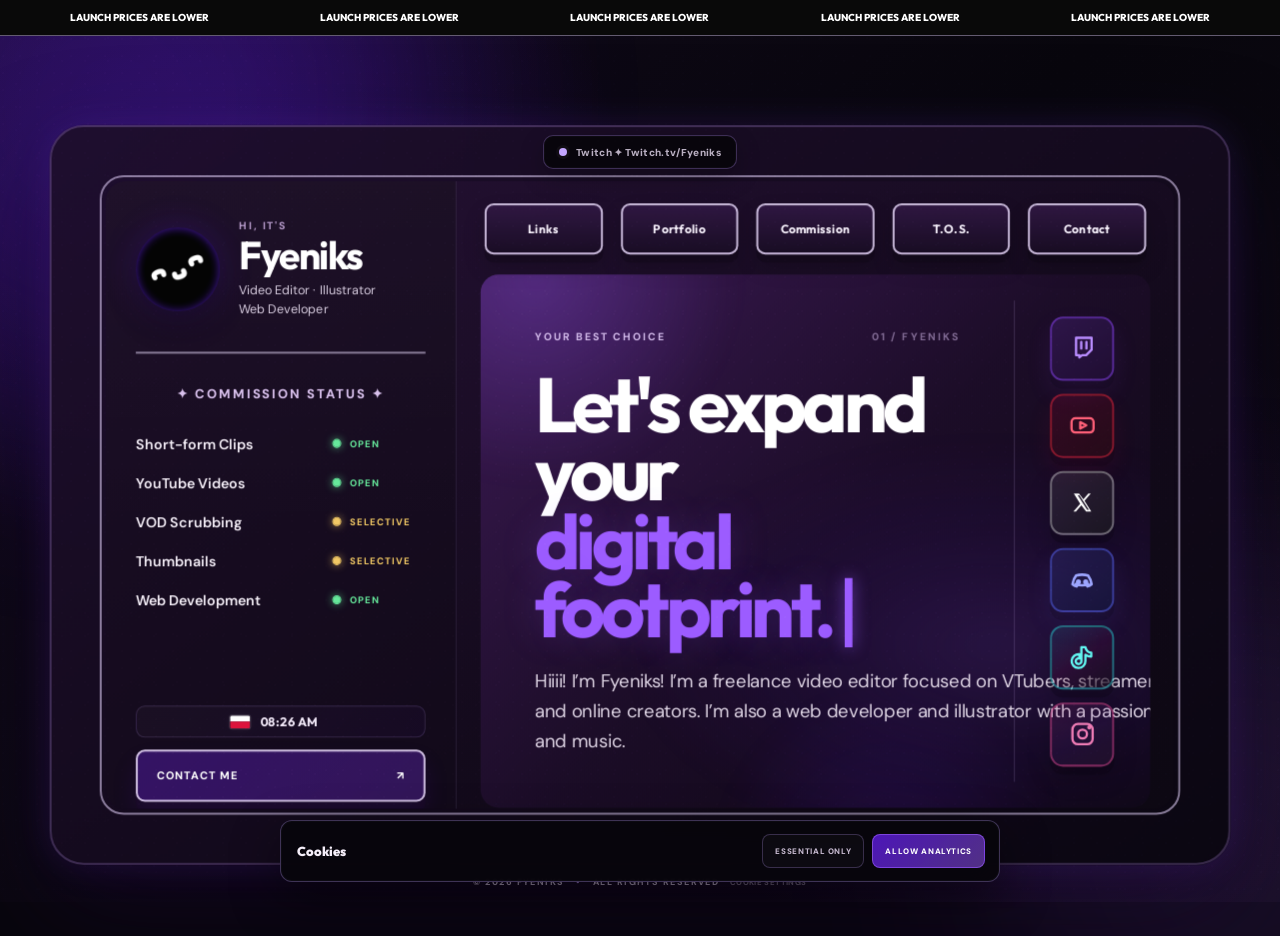
==== commit 7501e8d8: "Site 2.0" ====
--- a/index.html
+++ b/index.html
@@ -1,435 +1,93 @@
-<!DOCTYPE html>
-<html lang="en">
-<head>
-    <meta charset="UTF-8" />
-    <meta name="viewport" content="width=device-width, initial-scale=1.0" />
-    <meta name="referrer" content="strict-origin-when-cross-origin" />
-    <title>Fyeniks Portfolio</title>
-    <meta name="description" content="Fyeniks video editing portfolio." />
-    <link rel="shortcut icon" href="./assets/favicon.ico?v=4" sizes="any" />
-    <link rel="icon" href="./assets/favicon.ico?v=4" sizes="any" />
-    <link rel="icon" type="image/png" href="./assets/favicon.png?v=4" />
-    <link rel="apple-touch-icon" href="./assets/favicon.png?v=4" />
-
-    <link rel="stylesheet" href="https://cdnjs.cloudflare.com/ajax/libs/font-awesome/6.5.2/css/all.min.css" />
-    <link rel="stylesheet" href="style.css" />
-</head>
-<body>
-    <header class="header">
-        <div class="brand">
-            <a href="links.html" class="logo" title="Open links"><span>Fyeniks</span></a>
-            <span class="commission-status">Commissions <span class="commission-state">OPEN</span></span>
-        </div>
-
-        <button class="menu-btn" aria-label="Open menu" aria-expanded="false">
-            <i class="fa-solid fa-bars"></i>
-        </button>
-
-        <nav class="navbar">
-            <a href="#home" class="nav-link">Home</a>
-            <a href="#experience" class="nav-link">Experience</a>
-            <a href="tos.html" class="nav-link">TOS</a>
-            <a href="#contact" class="nav-link">Contact</a>
-        </nav>
-    </header>
-
-    <main>
-        <section class="home" id="home">
-            <div class="home-img" aria-label="Fyeniks avatar">
-                <img class="avatar-photo avatar-photo-large" src="assets/AWATAR.png" alt="Fyeniks avatar" />
-            </div>
-
-            <div class="home-content reveal">
-                <p class="eyebrow">🧨 Your Best Choice</p>
-                <h1>Hi, It's <span>Fyeniks</span></h1>
-                <h3 class="typing-text">I'm a <span id="typed-text">Video Editor</span></h3>
-
-                <p>
-                    I help VTubers and streamers turn raw stream footage and voiceovers into dynamic shorts and polished highlights that grab attention on YouTube, TikTok, and Instagram
-                </p>
-
-                <div class="social-icons" aria-label="Social media">
-                    <a href="https://twitch.tv/fyeniks" title="Twitch" target="_blank" rel="noopener noreferrer">
-                        <i class="fa-brands fa-twitch"></i>
-                    </a>
-                    <a href="https://youtube.com/@fyeniks" title="YouTube" target="_blank" rel="noopener noreferrer">
-                        <i class="fa-brands fa-youtube"></i>
-                    </a>
-                    <a href="https://x.com/Fyeniks" title="X / Twitter" target="_blank" rel="noopener noreferrer">
-                        <i class="fa-brands fa-x-twitter"></i>
-                    </a>
-                </div>
-
-                <div class="hero-actions">
-                    <a href="#contact" class="btn">Contact me</a>
-                    <a href="#faq" class="btn btn-secondary">FAQ</a>
-                </div>
-            </div>
-        </section>
-
-        <section class="process" id="process">
-            <h2 class="section-title reveal">Welcome to the Work Process</h2>
-            <p class="section-subtitle reveal">
-                A simple workflow made for creators: from raw stream footage to clips, highlights, and polished videos ready to post
-            </p>
-
-            <div class="process-grid">
-                <article class="process-card reveal">
-                    <div class="process-icon"><i class="fa-solid fa-lightbulb"></i></div>
-                    <p class="process-step"><i class="fa-regular fa-circle-dot"></i> Pre</p>
-                    <h3>
-                        Content Ideation<br />
-                        Clip Strategy<br />
-                        Hook Selection
-                    </h3>
-                    <p class="process-desc">Picking the strongest moments</p>
-                </article>
-
-                <article class="process-card reveal">
-                    <div class="process-icon"><i class="fa-solid fa-scissors"></i></div>
-                    <p class="process-step"><i class="fa-regular fa-circle-dot"></i> Production</p>
-                    <h3>
-                        Short-form Clips<br />
-                        Stream Highlights<br />
-                        YouTube Videos
-                    </h3>
-                    <p class="process-desc">Cuts, captions, zooms, sound design</p>
-                </article>
-
-                <article class="process-card reveal">
-                    <div class="process-icon"><i class="fa-solid fa-rocket"></i></div>
-                    <p class="process-step"><i class="fa-regular fa-circle-dot"></i> Post</p>
-                    <h3>
-                        Delivery<br />
-                        Refining<br />
-                        Ready to Upload
-                    </h3>
-                    <p class="process-desc">Final polish, revisions, export settings</p>
-                </article>
-            </div>
-        </section>
-
-        <section class="experience" id="experience">
-            <h2 class="section-title reveal">My Experience</h2>
-            <p class="section-subtitle reveal">Showcase of my edits</p>
-
-            <div class="portfolio-controls reveal" aria-label="Portfolio filters">
-                <button class="filter-btn active" data-filter="all">All</button>
-                <button class="filter-btn" data-filter="video">Videos</button>
-                <button class="filter-btn" data-filter="short">Shorts</button>
-            </div>
-            <!-- VIDEO -->
-
-
-            <div class="portfolio-grid">
-                <!--<article class="work-card reveal" data-category="video" data-featured="true">
-                    <div class="work-thumb has-thumbnail playable-video" data-youtube-id="ShdgCdOLrUw" data-youtube-title="Test Video Edit" role="button" tabindex="0" aria-label="Play Test Video Edit on this page">
-                        <img class="work-thumb-img" src="https://img.youtube.com/vi/ShdgCdOLrUw/maxresdefault.jpg" onerror="this.onerror=null;this.src='https://img.youtube.com/vi/ShdgCdOLrUw/hqdefault.jpg';" alt="YouTube video thumbnail" loading="lazy">
-                        <i class="fa-solid fa-play"></i>
-                        <span>@Deme</span>
-                    </div>
-                    <div class="work-info">
-                        <h3>I Played CS on UK Servers... It was AMAZING!!</h3>
-                        <a href="https://youtu.be/ShdgCdOLrUw" class="work-link" target="_blank" rel="noopener noreferrer">View in YT<i class="fa-solid fa-arrow-right"></i></a>
-                    </div>
-                </article>-->
-                <article class="work-card reveal" data-category="video" data-featured="true">
-                    <div class="work-thumb">
-                        <i class="fa-solid fa-play"></i>
-                        <span>@Fyeniks</span>
-                    </div>
-                    <div class="work-info">
-                        <h3>Here Could Be Your Video!</h3>
-                        <a href="#" class="work-link">View in YT<i class="fa-solid fa-arrow-right"></i></a>
-                    </div>
-                </article>
-
-
-                <article class="work-card reveal" data-category="video" data-featured="true">
-                    <div class="work-thumb">
-                        <i class="fa-solid fa-play"></i>
-                        <span>@Fyeniks</span>
-                    </div>
-                    <div class="work-info">
-                        <h3>Here Could Be Your Video!</h3>
-                        <a href="#" class="work-link">View in YT<i class="fa-solid fa-arrow-right"></i></a>
-                    </div>
-                </article>
-
-
-
-                <article class="work-card reveal" data-category="video" data-featured="true">
-                    <div class="work-thumb">
-                        <i class="fa-solid fa-play"></i>
-                        <span>@Fyeniks</span>
-                    </div>
-                    <div class="work-info">
-                        <h3>Here Could Be Your Video!</h3>
-                        <a href="#" class="work-link">View in YT<i class="fa-solid fa-arrow-right"></i></a>
-                    </div>
-                </article>
-
-
-
-                
-<article class="work-card reveal" data-category="short" data-featured="true">
-    <div class="work-thumb vertical has-thumbnail playable-video" data-youtube-id="DFHuRlXLaPs" data-youtube-title="I Know I Have BAD LUCK 🍀" role="button" tabindex="0" aria-label="this page">
-        <img class="work-thumb-img" src="https://img.youtube.com/vi/DFHuRlXLaPs/maxresdefault.jpg" onerror="this.onerror=null;this.src='https://img.youtube.com/vi/DFHuRlXLaPs/hqdefault.jpg';" alt="YouTube Shorts thumbnail" loading="lazy">
-        <i class="fa-solid fa-play"></i>
-        <span>@Ironmouse</span>
-    </div>
-    <div class="work-info">
-        <h3>I Know I Have BAD LUCK 🍀</h3>
-        <a href="https://www.youtube.com/shorts/DFHuRlXLaPs" class="work-link" target="_blank" rel="noopener noreferrer">View in YT<i class="fa-solid fa-arrow-right"></i></a>
-    </div>
-</article>
-
-
-
-<article class="work-card reveal" data-category="short" data-featured="true">
-    <div class="work-thumb vertical has-thumbnail playable-video" data-youtube-id="lB8tuS5cFaQ" data-youtube-title="Cotton is DESPERATE for LOVE 💜" role="button" tabindex="0" aria-label="this page">
-        <img class="work-thumb-img" src="https://img.youtube.com/vi/lB8tuS5cFaQ/maxresdefault.jpg" onerror="this.onerror=null;this.src='https://img.youtube.com/vi/lB8tuS5cFaQ/hqdefault.jpg';" alt="YouTube Shorts thumbnail" loading="lazy">
-        <i class="fa-solid fa-play"></i>
-        <span>@CottontailVA</span>
-    </div>
-    <div class="work-info">
-        <h3>Cotton is DESPERATE for LOVE 💜</h3>
-        <a href="https://www.youtube.com/shorts/lB8tuS5cFaQ" class="work-link" target="_blank" rel="noopener noreferrer">View in YT<i class="fa-solid fa-arrow-right"></i></a>
-    </div>
-</article>
-
-
-
-                <article class="work-card reveal" data-category="short" data-featured="true">
-    <div class="work-thumb vertical has-thumbnail playable-video" data-youtube-id="1Lwi1OYc9zw" data-youtube-title="Are VTubers STILL Doing THIS in 2026?!" role="button" tabindex="0" aria-label="this page">
-        <img class="work-thumb-img" src="https://img.youtube.com/vi/1Lwi1OYc9zw/maxresdefault.jpg" onerror="this.onerror=null;this.src='https://img.youtube.com/vi/1Lwi1OYc9zw/hqdefault.jpg';" alt="YouTube Shorts thumbnail" loading="lazy">
-        <i class="fa-solid fa-play"></i>
-        <span>@MegalodonVT</span>
-    </div>
-    <div class="work-info">
-        <h3>Are VTubers STILL Doing THIS in 2026?! 🥰</h3>
-        <a href="https://www.youtube.com/shorts/1Lwi1OYc9zw" class="work-link" target="_blank" rel="noopener noreferrer">View in YT<i class="fa-solid fa-arrow-right"></i></a>
-    </div>
-</article>
-
-
-<!-- VIDEO 2
-                <article class="work-card reveal" data-category="video">
-                    <div class="work-thumb">
-                        <i class="fa-solid fa-play"></i>
-                        <span>@Fyeniks</span>
-                    </div>
-                    <div class="work-info">
-                        <h3>Here Could Be Your Video!</h3>
-                        <a href="#" class="work-link">View in YT<i class="fa-solid fa-arrow-right"></i></a>
-                    </div>
-                </article>
-
-
-
-                <article class="work-card reveal" data-category="video">
-                    <div class="work-thumb">
-                        <i class="fa-solid fa-play"></i>
-                        <span>@Fyeniks</span>
-                    </div>
-                    <div class="work-info">
-                        <h3>Here Could Be Your Video!</h3>
-                        <a href="#" class="work-link">View in YT<i class="fa-solid fa-arrow-right"></i></a>
-                    </div>
-                </article>
-
-
-
-                <article class="work-card reveal" data-category="video">
-                    <div class="work-thumb">
-                        <i class="fa-solid fa-play"></i>
-                        <span>@Fyeniks</span>
-                    </div>
-                    <div class="work-info">
-                        <h3>Here Could Be Your Video!</h3>
-                        <a href="#" class="work-link">View in YT<i class="fa-solid fa-arrow-right"></i></a>
-                    </div>
-                </article>
-            -->
-
-
-
-                <article class="work-card reveal" data-category="short" data-featured="true">
-    <div class="work-thumb vertical has-thumbnail playable-video" data-youtube-id="DBS6RcSgC_w" data-youtube-title="How Many GALLONS of Milk Do You Have?" role="button" tabindex="0" aria-label="this page">
-        <img class="work-thumb-img" src="https://img.youtube.com/vi/DBS6RcSgC_w/maxresdefault.jpg" onerror="this.onerror=null;this.src='https://img.youtube.com/vi/DBS6RcSgC_w/hqdefault.jpg';" alt="YouTube Shorts thumbnail" loading="lazy">
-        <i class="fa-solid fa-play"></i>
-        <span>@Kumi</span>
-    </div>
-    <div class="work-info">
-        <h3>How Many GALLONS of Milk Do You Have? 🐄</h3>
-        <a href="https://www.youtube.com/shorts/DBS6RcSgC_w" class="work-link" target="_blank" rel="noopener noreferrer">View in YT<i class="fa-solid fa-arrow-right"></i></a>
-    </div>
-</article>
-
-
-
-                <article class="work-card reveal" data-category="short" data-featured="true">
-    <div class="work-thumb vertical has-thumbnail playable-video" data-youtube-id="fCMFE8jqog0" data-youtube-title="Very STUBBORN Squirrel 🐿️" role="button" tabindex="0" aria-label="this page">
-        <img class="work-thumb-img" src="https://img.youtube.com/vi/fCMFE8jqog0/maxresdefault.jpg" onerror="this.onerror=null;this.src='https://img.youtube.com/vi/fCMFE8jqog0/hqdefault.jpg';" alt="YouTube Shorts thumbnail" loading="lazy">
-        <i class="fa-solid fa-play"></i>
-        <span>@LucyPyre</span>
-    </div>
-    <div class="work-info">
-        <h3>Very STUBBORN Squirrel 🐿️</h3>
-        <a href="https://www.youtube.com/shorts/fCMFE8jqog0" class="work-link" target="_blank" rel="noopener noreferrer">View in YT<i class="fa-solid fa-arrow-right"></i></a>
-    </div>
-</article>
-
-
-
-
-                <article class="work-card reveal" data-category="short" data-featured="true">
-    <div class="work-thumb vertical has-thumbnail playable-video" data-youtube-id="dHzPiziFjLo" data-youtube-title="Why Is Everyone CHEATING Now?!" role="button" tabindex="0" aria-label="this page">
-        <img class="work-thumb-img" src="https://img.youtube.com/vi/dHzPiziFjLo/maxresdefault.jpg" onerror="this.onerror=null;this.src='https://img.youtube.com/vi/dHzPiziFjLos/hqdefault.jpg';" alt="YouTube Shorts thumbnail" loading="lazy">
-        <i class="fa-solid fa-play"></i>
-        <span>@Shylili</span>
-    </div>
-    <div class="work-info">
-        <h3>Why Is Everyone CHEATING Now?! 💔</h3>
-        <a href="https://www.youtube.com/shorts/dHzPiziFjLo" class="work-link" target="_blank" rel="noopener noreferrer">View in YT<i class="fa-solid fa-arrow-right"></i></a>
-    </div>
-</article>
-
-<article class="work-card reveal" data-category="short" data-featured="true">
-    <div class="work-thumb vertical has-thumbnail playable-video" data-youtube-id="gJzHNLKnA34" data-youtube-title="WORST Gnomes Ever..." role="button" tabindex="0" aria-label="this page">
-        <img class="work-thumb-img" src="https://img.youtube.com/vi/gJzHNLKnA34/maxresdefault.jpg" onerror="this.onerror=null;this.src='https://img.youtube.com/vi/gJzHNLKnA34/hqdefault.jpg';" alt="YouTube Shorts thumbnail" loading="lazy">
-        <i class="fa-solid fa-play"></i>
-        <span>@Chibidoki</span>
-    </div>
-    <div class="work-info">
-        <h3>WORST Gnomes Ever... 💀</h3>
-        <a href="https://www.youtube.com/shorts/gJzHNLKnA34" class="work-link" target="_blank" rel="noopener noreferrer">View in YT<i class="fa-solid fa-arrow-right"></i></a>
-    </div>
-</article>
-
-
-
-<article class="work-card reveal" data-category="short" data-featured="true">
-    <div class="work-thumb vertical has-thumbnail playable-video" data-youtube-id="PC4Z4J9eq2A" data-youtube-title="Squ Has the WORST Food Taste Ever 🍟" role="button" tabindex="0" aria-label="this page">
-        <img class="work-thumb-img" src="https://img.youtube.com/vi/PC4Z4J9eq2A/maxresdefault.jpg" onerror="this.onerror=null;this.src='https://img.youtube.com/vi/PC4Z4J9eq2A/hqdefault.jpg';" alt="YouTube Shorts thumbnail" loading="lazy">
-        <i class="fa-solid fa-play"></i>
-        <span>@Squchan</span>
-    </div>
-    <div class="work-info">
-        <h3>Squ Has the WORST Food Taste Ever 🍟</h3>
-        <a href="https://www.youtube.com/shorts/PC4Z4J9eq2A" class="work-link" target="_blank" rel="noopener noreferrer">View in YT<i class="fa-solid fa-arrow-right"></i></a>
-    </div>
-</article>
-
-
-                <article class="work-card reveal" data-category="short" data-featured="true">
-    <div class="work-thumb vertical has-thumbnail playable-video" data-youtube-id="jsgozkXJRDg" data-youtube-title="o7 for FuFu 🫡" role="button" tabindex="0" aria-label="this page">
-        <img class="work-thumb-img" src="https://img.youtube.com/vi/jsgozkXJRDg/maxresdefault.jpg" onerror="this.onerror=null;this.src='https://img.youtube.com/vi/jsgozkXJRDg/hqdefault.jpg';" alt="YouTube Shorts thumbnail" loading="lazy">
-        <i class="fa-solid fa-play"></i>
-        <span>@Deme</span>
-    </div>
-    <div class="work-info">
-        <h3>Deme is the worst driver 💥</h3>
-        <a href="https://www.youtube.com/shorts/jsgozkXJRDg" class="work-link" target="_blank" rel="noopener noreferrer">View in YT<i class="fa-solid fa-arrow-right"></i></a>
-    </div>
-</article>
-
-            </div>
-
-            <!-- Przycisk przeniesiony na dół -->
-            <div class="reveal" style="text-align: center; margin-top: 4rem;">
-                <a href="https://ytjobs.co/talent/vitrine/505761" class="btn" target="_blank" rel="noopener noreferrer">
-                    <i class="fa-brands fa-youtube"></i> YT Jobs Profile <i class="fa-brands fa-youtube"></i>
-                </a>
-            </div>
-            
-        </section>
-
-        <section class="faq" id="faq">
-            <h2 class="section-title reveal">FAQ</h2>
-            <p class="section-subtitle reveal">Quick answers before ordering an edit</p>
-
-            <div class="faq-grid">
-                <article class="faq-card reveal">
-                    <span class="faq-number">01</span>
-                    <h3>What videos do you edit?</h3>
-                    <p>I edit YouTube videos, stream highlights, shorts, TikToks, reels, and creator-focused gaming content.</p>
-                </article>
-
-                <article class="faq-card reveal">
-                    <span class="faq-number">02</span>
-                    <h3>What programs do you use?</h3>
-                    <p>I use Adobe software for editing, motion, effects, and final polish.</p>
-                </article>
-
-                <article class="faq-card reveal">
-                    <span class="faq-number">03</span>
-                    <h3>What do I need to send?</h3>
-                    <p>Send the footage, timestamps, links, channel emotes, and any other materials you'd like included in the edit. I can download VODs directly from Twitch. If timestamps are not provided, an additional fee will apply for reviewing the VOD.</p>
-                </article>
-
-                <article class="faq-card reveal">
-                    <span class="faq-number">04</span>
-                    <h3>What is your turnaround time?</h3>
-                    <p>Shorts usually take 12–24 hours, and long-form videos take 1–3 days. It all depends on the project's complexity, whether footage is provided, and your place in the queue. If you have a tight deadline, let me know and we can work it out!</p>
-                </article>
-            </div>
-        </section>
-
-        <section class="contact" id="contact">
-            <h2 class="section-title reveal">Get in touch</h2>
-            <p class="contact-text reveal">
-                Interested in an edit or a potential collaboration? Feel free to message me directly on Discord, X, or via email
-            </p>
-
-            <div class="contact-box reveal">
-                <a class="contact-mail" href="https://discord.com/users/Fyeniks">
-                    <i class="fa-brands fa-discord"></i>
-                    @Fyeniks
-                </a>
-                <br>
-                <br>
-                <a class="contact-mail" href="https://x.com/Fyeniks">
-                    <i class="fa-brands fa-x-twitter"></i>
-                    @Fyeniks
-                </a>
-                <br>
-                <br>
-                <a class="contact-mail" href="mailto:fyeniksparty@gmail.com">
-                    <i class="fa-solid fa-envelope"></i>
-                    fyeniksparty@gmail.com
-                </a>
-                
-
-                <div class="social-icons contact-icons">
-                    <a href="https://twitch.tv/fyeniks" title="Twitch" target="_blank" rel="noopener noreferrer">
-                        <i class="fa-brands fa-twitch"></i>
-                    </a>
-                    <a href="https://youtube.com/@fyeniks" title="YouTube" target="_blank" rel="noopener noreferrer">
-                        <i class="fa-brands fa-youtube"></i>
-                    </a>
-                    <a href="https://x.com/Fyeniks" title="X / Twitter" target="_blank" rel="noopener noreferrer">
-                        <i class="fa-brands fa-x-twitter"></i>
-                    </a>
-                </div>
-            </div>
-        </section>
-    </main>
-
-    <footer class="footer">
-        <p>© 2026 Fyeniks.</p>
-    </footer>
-
-    <script>
-        if (location.pathname.endsWith('/index.html')) {
-            history.replaceState(
-                null,
-                '',
-                location.pathname.replace(/index\.html$/, '') + location.hash
-            );
-        }
-    </script>
-
-    <script src="script.js"></script>
-</body>
-</html>
+<!doctype html>
+<html lang="en">
+<head>
+  <meta charset="utf-8">
+  <meta name="viewport" content="width=device-width, initial-scale=1">
+  <meta name="description" content="Fyeniks — video editor for VTubers, streamers and online creators.">
+  <title>✦ Fyeniks ✦ </title>
+  <link rel="icon" type="image/png" href="assets/favicon.png?v=87">
+  <link rel="shortcut icon" href="assets/favicon.ico?v=87">
+  <link rel="stylesheet" href="style.css?v=87">
+</head>
+<body class="single-page-home">
+  <a class="launch-promo" href="commission.html" aria-label="View launch commission pricing"></a>
+  <div class="ambient ambient-1"></div>
+  <div class="ambient ambient-2"></div>
+  <div class="grain"></div>
+  <div class="cursor-glow" id="cursorGlow" aria-hidden="true"></div>
+
+  <main>
+    <section class="hub-section" aria-label="Fyeniks hub">
+      <div class="hub-stage">
+        <a class="hub-twitch-status is-loading" id="hubTwitchStatus" href="https://twitch.tv/fyeniks" target="_blank" rel="noopener noreferrer" aria-label="Fyeniks Twitch status">
+          <i class="hub-twitch-dot" aria-hidden="true"></i>
+          <span class="hub-twitch-text" data-twitch-text>Checking ✦ Twitch.tv/Fyeniks</span>
+        </a>
+
+        <div class="hub-assembly" id="hubCard">
+          <div class="hub-backplate" aria-hidden="true"></div>
+
+          <div class="hub-panels">
+            <aside class="hub-left-panel">
+              <div class="brand-block">
+                <img class="brand-avatar" src="assets/avatar.png" alt="Fyeniks avatar">
+                <div class="brand-copy">
+                  <span class="profile-kicker" data-profile-kicker></span>
+                  <h1 data-brand></h1>
+                  <p data-role-line></p>
+                </div>
+              </div>
+
+              <div class="sidebar-section">
+                <span class="sidebar-label">✦ COMMISSION STATUS ✦</span>
+                <div class="service-list" id="service-list"></div>
+              </div>
+
+              <div class="hub-local-time" aria-label="Local time in Poland">
+                <span class="hub-local-flag" aria-hidden="true"><i></i><i></i></span>
+                <strong class="hub-local-clock" id="hubLocalTime">--:-- --</strong>
+              </div>
+
+              <a class="contact-button" href="contact.html">CONTACT ME <span>↗</span></a>
+            </aside>
+
+            <section class="hub-right-panel">
+              <nav class="hub-nav hub-nav-inline" id="site-nav" aria-label="Main navigation"></nav>
+
+              <div class="about-window">
+                <div class="about-orb about-orb-1" aria-hidden="true"></div>
+                <div class="about-orb about-orb-2" aria-hidden="true"></div>
+                <div class="about-grid" aria-hidden="true"></div>
+
+                <div class="about-copy">
+                  <div class="about-topline">
+                    <span data-eyebrow></span>
+                    <span class="about-index" data-about-index></span>
+                  </div>
+
+                  <h2 data-about-title></h2>
+                  <p class="about-lead" data-about></p>
+
+                </div>
+
+                <aside class="about-side" aria-label="Fyeniks social links">
+                  <div class="about-social-list" id="about-socials"></div>
+                </aside>
+              </div>
+            </section>
+          </div>
+        </div>
+
+        <nav class="hub-nav hub-nav-floating" id="site-nav-floating" aria-label="Main navigation"></nav>
+      </div>
+    </section>
+  </main>
+
+  <footer class="home-footer" aria-label="Site footer">
+    © <span data-current-year></span> FYENIKS <span class="footer-dot">•</span> ALL RIGHTS RESERVED
+  </footer>
+
+  <script src="site-config.js?v=87"></script>
+  <script src="app.js?v=87"></script>
+</body>
+</html>
--- a/style.css
+++ b/style.css
@@ -1,1558 +1,5752 @@
-@import url('https://fonts.googleapis.com/css2?family=Poppins:wght@100;200;300;400;500;600;700;800&display=swap');
-
-* {
-    margin: 0;
-    padding: 0;
-    box-sizing: border-box;
-    text-decoration: none;
-    border: none;
-    outline: none;
-    font-family: 'Poppins', sans-serif;
-}
-
-:root {
-    --main-color: #671DFA;
-    --main-color-2: #8d39ff;
-    --bg-color: #000000;
-    --second-bg-color: #111111;
-    --card-color: #171717;
-    --text-color: #ffffff;
-    --muted-color: #a8a8a8;
-    --shadow-color: rgba(103, 29, 250, 0.55);
-    --noise-bg: url("assets/dark-noise.png"); /* subtelny grain/noise */
-}
-
-html {
-    font-size: 62.5%;
-    scroll-behavior: smooth;
-}
-
-body {
-    width: 100%;
-    min-height: 100vh;
-    overflow-x: hidden;
-    background:
-        var(--noise-bg),
-        var(--bg-color);
-    background-size: 420px 260px, auto;
-    color: var(--text-color);
-}
-
-body::before {
-    content: "";
-    position: fixed;
-    inset: 0;
-    pointer-events: none;
-    background:
-        radial-gradient(circle at 15% 20%, rgba(103, 29, 250, 0.22), transparent 28rem),
-        radial-gradient(circle at 90% 15%, rgba(141, 57, 255, 0.15), transparent 30rem),
-        radial-gradient(circle at 50% 90%, rgba(103, 29, 250, 0.14), transparent 32rem);
-    z-index: -2;
-}
-
-body::after {
-    content: "";
-    position: fixed;
-    inset: 0;
-    pointer-events: none;
-    background-image: var(--noise-bg);
-    background-size: 420px 260px;
-    opacity: 0.25;
-    z-index: -1;
-}
-
-/* HEADER */
-
-.header {
-    position: fixed;
-    top: 0;
-    left: 0;
-    width: 100%;
-    padding: 2rem 9%;
-    background-color: rgba(0, 0, 0, 0.72);
-    backdrop-filter: blur(14px);
-    display: flex;
-    justify-content: space-between;
-    align-items: center;
-    z-index: 1000;
-    border-bottom: 1px solid rgba(255, 255, 255, 0.06);
-}
-
-.brand {
-    display: flex;
-    align-items: center;
-    gap: 2.8rem;
-    min-width: 0;
-}
-
-.commission-status {
-    display: inline-flex;
-    align-items: center;
-    gap: 0.55rem;
-    margin-left: 1.2rem;
-    padding: 0.65rem 1.35rem;
-    border: 1px solid rgba(13, 105, 190, 0.62);
-    border-radius: 999px;
-    background: rgba(13, 105, 190, 0.10);
-    color: #cfeaff;
-    font-size: 1.25rem;
-    font-weight: 700;
-    letter-spacing: 0.08rem;
-    text-transform: uppercase;
-    white-space: nowrap;
-    box-shadow: 0 0 18px rgba(13, 105, 190, 0.22);
-}
-
-.commission-state {
-    color: #32e875;
-    text-shadow: 0 0 14px rgba(50, 232, 117, 0.55);
-}
-
-.commission-state.selective {
-    color: #ffd447;
-    text-shadow: 0 0 14px rgba(255, 212, 71, 0.55);
-}
-
-.commission-state.closed {
-    color: #ff4d5f;
-    text-shadow: 0 0 14px rgba(255, 77, 95, 0.55);
-}
-
-.commission-state.open {
-    color: #32e875;
-    text-shadow: 0 0 14px rgba(50, 232, 117, 0.55);
-}
-
-.logo {
-    display: inline-flex;
-    align-items: center;
-    gap: 0.8rem;
-    font-size: 3rem;
-    color: var(--main-color);
-    font-weight: 800;
-    cursor: pointer;
-    transition: 0.3s ease;
-    letter-spacing: -0.1rem;
-    white-space: nowrap;
-}
-
-
-.logo span {
-    color: var(--main-color);
-}
-
-.logo:hover {
-    transform: scale(1.08);
-    text-shadow: 0 0 20px var(--shadow-color);
-}
-
-.navbar {
-    display: flex;
-    align-items: center;
-}
-
-.navbar a {
-    font-size: 1.8rem;
-    color: var(--text-color);
-    margin-left: 4rem;
-    font-weight: 600;
-    transition: 0.3s ease;
-    border-bottom: 3px solid transparent;
-}
-
-.navbar a:hover,
-.navbar a.active {
-    color: var(--main-color);
-    border-bottom: 3px solid var(--main-color);
-}
-
-.menu-btn {
-    display: none;
-    background: transparent;
-    color: var(--text-color);
-    font-size: 2.7rem;
-    cursor: pointer;
-}
-
-/* SECTIONS */
-
-section {
-    min-height: 100vh;
-    padding: 10rem 9% 5rem;
-}
-
-/* subtle blue dividers between homepage sections */
-body:not(.links-body) main > section + section {
-    border-top: 2px solid rgba(13, 105, 190, 0.86);
-    box-shadow:
-        inset 0 1px 0 rgba(103, 29, 250, 0.22),
-        0 -1px 16px rgba(13, 105, 190, 0.24);
-}
-
-.section-title {
-    font-size: clamp(3.5rem, 5vw, 4.8rem);
-    text-align: center;
-    margin-bottom: 1rem;
-    color: var(--main-color);
-}
-
-.section-subtitle {
-    max-width: 720px;
-    margin: 0 auto 5rem;
-    text-align: center;
-    color: var(--muted-color);
-    font-size: 1.7rem;
-    line-height: 1.7;
-}
-
-/* HOME */
-
-.home {
-    display: flex;
-    justify-content: center;
-    align-items: center;
-    gap: 8rem;
-    background:
-        radial-gradient(circle at 20% 50%, rgba(103, 29, 250, 0.13), transparent 32rem),
-        radial-gradient(circle at 78% 45%, rgba(103, 29, 250, 0.08), transparent 28rem),
-        var(--noise-bg),
-        var(--bg-color);
-    background-size: auto, auto, 420px 260px, auto;
-}
-
-.home-content {
-    max-width: 700px;
-}
-
-.eyebrow {
-    color: var(--main-color-2);
-    text-transform: uppercase;
-    letter-spacing: 0.35rem;
-    font-size: 1.25rem;
-    font-weight: 700;
-    margin-bottom: 1.2rem;
-}
-
-.home-content h1 {
-    font-size: clamp(4rem, 6vw, 6.4rem);
-    font-weight: 800;
-    line-height: 1.15;
-    letter-spacing: -0.2rem;
-}
-
-span {
-    color: var(--main-color);
-}
-
-.home-content h3 {
-    font-size: clamp(2.8rem, 4vw, 4.2rem);
-    margin: 1rem 0;
-    font-weight: 800;
-}
-
-.home-content p {
-    font-size: 1.65rem;
-    line-height: 1.85;
-    max-width: 660px;
-    color: #f2f2f2;
-}
-
-.typing-text span::after {
-    content: "|";
-    margin-left: 0.4rem;
-    color: var(--main-color);
-    animation: cursor 0.7s infinite;
-}
-
-@keyframes cursor {
-    0%, 50% { opacity: 1; }
-    51%, 100% { opacity: 0; }
-}
-
-/* AVATAR CSS */
-
-.home-img {
-    border-radius: 50%;
-    flex-shrink: 0;
-}
-
-.avatar-photo {
-    display: block;
-    border-radius: 50%;
-    object-fit: cover;
-    object-position: center;
-    user-select: none;
-    pointer-events: none;
-    background: #000;
-    border: 0.15rem solid rgba(103, 29, 250, 0.85);
-    box-shadow:
-        0 0 25px var(--shadow-color),
-        0 0 55px rgba(103, 29, 250, 0.35),
-        inset 0 0 45px rgba(0, 0, 0, 1);
-}
-
-.avatar-photo-large {
-    width: 32vw;
-    height: 32vw;
-    max-width: 430px;
-    max-height: 430px;
-    min-width: 250px;
-    min-height: 250px;
-}
-
-.avatar-photo-small {
-    width: 15rem;
-    height: 15rem;
-    border: 0.15rem solid rgba(103, 29, 250, 0.85);
-    box-shadow:
-        0 0 16px rgba(103, 29, 250, 0.42),
-        0 0 32px rgba(103, 29, 250, 0.20),
-        0 1rem 2.4rem rgba(0, 0, 0, 0.38),
-        inset 0 0 34px rgba(0, 0, 0, 1);
-}
-
-
-.avatar-orb {
-    position: relative;
-    border-radius: 50%;
-    background: radial-gradient(circle at 42% 38%, #050505 0 47%, #000 70%);
-    border: 0.15rem solid rgba(103, 29, 250, 0.85);
-    box-shadow:
-        0 0 25px var(--shadow-color),
-        0 0 55px rgba(103, 29, 250, 0.35),
-        inset 0 0 45px rgba(0, 0, 0, 1);
-    user-select: none;
-}
-
-.avatar-orb-large {
-    width: 32vw;
-    height: 32vw;
-    max-width: 430px;
-    max-height: 430px;
-    min-width: 250px;
-    min-height: 250px;
-}
-
-.avatar-orb-small {
-    width: 15rem;
-    height: 15rem;
-    border: none;
-    box-shadow:
-        0 0 34px rgba(0, 145, 255, 0.38),
-        0 0 70px rgba(0, 145, 255, 0.18),
-        0 1.5rem 4rem rgba(0, 0, 0, 0.45),
-        inset 0 0 45px #000;
-}
-
-.eye,
-.mouth {
-    position: absolute;
-    display: block;
-    background: #fff;
-    box-shadow:
-        0 0 0.7rem #fff,
-        0 0 1.5rem #ff003c,
-        0 0 3rem #ff003c,
-        0 0 5rem #ff003c;
-}
-
-.eye {
-    width: 11%;
-    height: 23%;
-    border-radius: 10rem;
-    top: 31%;
-}
-
-.eye-left {
-    left: 25%;
-    transform: rotate(-39deg);
-}
-
-.eye-right {
-    right: 25%;
-    transform: rotate(-39deg);
-}
-
-.mouth {
-    width: 25%;
-    height: 10%;
-    left: 38%;
-    top: 57%;
-    border-radius: 10rem;
-    transform: rotate(15deg);
-}
-
-.mouth::before,
-.mouth::after {
-    content: "";
-    position: absolute;
-    width: 45%;
-    height: 100%;
-    background: inherit;
-    border-radius: inherit;
-    box-shadow: inherit;
-}
-
-.mouth::before {
-    left: -28%;
-    top: -15%;
-    transform: rotate(18deg);
-}
-
-.mouth::after {
-    right: -28%;
-    top: -35%;
-    transform: rotate(-8deg);
-}
-
-/* SOCIAL ICONS */
-
-.social-icons a {
-    display: inline-flex;
-    justify-content: center;
-    align-items: center;
-    width: 4.6rem;
-    height: 4.6rem;
-    background-color: transparent;
-    border: 0.2rem solid var(--main-color);
-    font-size: 2.2rem;
-    border-radius: 50%;
-    margin: 3rem 1.5rem 3rem 0;
-    transition: 0.3s ease;
-    color: var(--main-color);
-}
-
-.social-icons a:hover {
-    color: black;
-    transform: scale(1.15) translateY(-5px);
-    background-color: var(--main-color);
-    box-shadow: 0 0 25px var(--main-color);
-}
-
-/* BUTTON */
-
-.hero-actions {
-    display: flex;
-    align-items: center;
-    gap: 1.4rem;
-    flex-wrap: wrap;
-}
-
-.btn {
-    display: inline-block;
-    padding: 1.05rem 2.8rem;
-    background-color: black;
-    border-radius: 4rem;
-    font-size: 1.6rem;
-    color: var(--main-color);
-    letter-spacing: 0.18rem;
-    font-weight: 700;
-    border: 2px solid var(--main-color);
-    transition: 0.3s ease;
-    cursor: pointer;
-}
-
-.btn:hover {
-    transform: scale(1.05);
-    background-color: var(--main-color);
-    color: black;
-    box-shadow: 0 0 25px var(--main-color);
-}
-
-.btn-secondary {
-    border-color: rgba(255, 255, 255, 0.15);
-    color: var(--text-color);
-}
-
-/* WORK PROCESS */
-
-.process {
-    background:
-        radial-gradient(circle at 18% 18%, rgba(103, 29, 250, 0.18), transparent 34rem),
-        radial-gradient(circle at 82% 62%, rgba(103, 29, 250, 0.10), transparent 34rem),
-        linear-gradient(rgba(8, 8, 8, 0.74), rgba(8, 8, 8, 0.74)),
-        var(--noise-bg),
-        #050505;
-    background-size: auto, auto, auto, 420px 260px, auto;
-    display: flex;
-    flex-direction: column;
-    justify-content: center;
-    overflow: hidden;
-}
-
-.section-eyebrow {
-    text-align: center;
-    margin-bottom: 1.2rem;
-}
-
-.process-grid {
-    display: grid;
-    grid-template-columns: repeat(3, 1fr);
-    gap: 3rem;
-    margin-top: 4rem;
-}
-
-.process-card {
-    position: relative;
-    min-height: 36rem;
-    padding: 11rem 3rem 3rem;
-    text-align: center;
-    border-radius: 2.2rem;
-    background:
-        linear-gradient(180deg, rgba(255, 255, 255, 0.04), rgba(0, 0, 0, 0.18)),
-        var(--noise-bg),
-        rgba(10, 10, 10, 0.86);
-    background-size: auto, 420px 260px, auto;
-    border: 1px solid rgba(103, 29, 250, 0.42);
-    box-shadow: 0 1.8rem 5rem rgba(0, 0, 0, 0.32);
-    transition: 0.3s ease;
-}
-
-.process-card::before,
-.process-card::after {
-    content: "";
-    position: absolute;
-    width: 5rem;
-    height: 5rem;
-    opacity: 0.75;
-    pointer-events: none;
-}
-
-.process-card::before {
-    top: 0;
-    left: 0;
-    border-top: 1px solid rgba(255, 255, 255, 0.16);
-    border-left: 1px solid rgba(255, 255, 255, 0.16);
-    border-top-left-radius: 2.2rem;
-}
-
-.process-card::after {
-    bottom: 0;
-    right: 0;
-    border-bottom: 1px solid rgba(103, 29, 250, 0.45);
-    border-right: 1px solid rgba(103, 29, 250, 0.45);
-    border-bottom-right-radius: 2.2rem;
-}
-
-.process-card:hover {
-    transform: translateY(-1rem);
-    border-color: rgba(103, 29, 250, 0.9);
-    box-shadow: 0 0 32px rgba(103, 29, 250, 0.26);
-}
-
-.process-icon {
-    position: absolute;
-    top: 3rem;
-    left: 50%;
-    transform: translateX(-50%);
-    width: 6rem;
-    height: 6rem;
-    display: inline-flex;
-    justify-content: center;
-    align-items: center;
-    border-radius: 1.5rem;
-    color: #fff;
-    background: linear-gradient(135deg, var(--main-color), var(--main-color-2));
-    box-shadow: 0 0 30px rgba(103, 29, 250, 0.45);
-    font-size: 2.6rem;
-}
-
-.process-step {
-    display: inline-flex;
-    justify-content: center;
-    align-items: center;
-    gap: 0.8rem;
-    margin: 0 0 2.6rem;
-    color: var(--main-color-2);
-    text-transform: uppercase;
-    letter-spacing: 0.12rem;
-    font-size: 1.3rem;
-    font-weight: 800;
-}
-
-.process-card h3 {
-    font-size: clamp(2.6rem, 2.6vw, 3.7rem);
-    line-height: 1.38;
-    text-transform: uppercase;
-    letter-spacing: -0.08rem;
-    margin-bottom: 2rem;
-}
-
-.process-desc {
-    max-width: 34rem;
-    margin: 0 auto;
-    color: #d7d7d7;
-    font-size: 1.45rem;
-    line-height: 1.75;
-}
-
-/* EXPERIENCE / PORTFOLIO */
-
-.experience {
-    background:
-        radial-gradient(circle at 70% 12%, rgba(103, 29, 250, 0.14), transparent 34rem),
-        var(--noise-bg),
-        #000;
-    background-size: auto, 420px 260px, auto;
-}
-
-.portfolio-controls {
-    display: flex;
-    justify-content: center;
-    flex-wrap: wrap;
-    gap: 1.2rem;
-    margin-bottom: 3rem;
-}
-
-.filter-btn {
-    padding: 0.9rem 2rem;
-    border-radius: 999px;
-    border: 1px solid rgba(103, 29, 250, 0.9);
-    color: var(--text-color);
-    background: rgba(255, 255, 255, 0.04);
-    font-size: 1.4rem;
-    font-weight: 700;
-    cursor: pointer;
-    transition: 0.3s ease;
-}
-
-.filter-btn:hover,
-.filter-btn.active {
-    color: #000;
-    background: var(--main-color);
-    box-shadow: 0 0 20px var(--shadow-color);
-}
-
-.portfolio-grid {
-    display: grid;
-    grid-template-columns: repeat(3, 1fr);
-    gap: 2.6rem;
-}
-
-.work-card {
-    overflow: hidden;
-    border-radius: 2rem;
-    border: 1px solid rgba(103, 29, 250, 0.5);
-    background:
-        linear-gradient(rgba(23, 23, 23, 0.68), rgba(23, 23, 23, 0.68)),
-        var(--noise-bg),
-        var(--card-color);
-    background-size: auto, 420px 260px, auto;
-    transition: 0.3s ease;
-    display: flex;
-    flex-direction: column;
-}
-
-.work-card:hover {
-    transform: translateY(-0.8rem);
-    box-shadow: 0 0 30px rgba(103, 29, 250, 0.35);
-    border-color: var(--main-color);
-}
-
-.work-card.hidden {
-    display: none;
-}
-
-.work-thumb {
-    position: relative;
-    min-height: 19rem;
-    display: flex;
-    align-items: center;
-    justify-content: center;
-    overflow: hidden;
-    background:
-        radial-gradient(circle at 82% 18%, rgba(103, 29, 250, 0.22), transparent 11rem),
-        radial-gradient(circle at 14% 88%, rgba(255, 0, 60, 0.18), transparent 10rem),
-        linear-gradient(rgba(10, 10, 10, 0.48), rgba(10, 10, 10, 0.48)),
-        var(--noise-bg),
-        #050505;
-    background-size: auto, auto, auto, 420px 260px, auto;
-}
-
-.work-thumb.vertical::before {
-    content: "";
-    position: absolute;
-    width: 8rem;
-    height: 15rem;
-    border: 0.3rem solid rgba(255, 255, 255, 0.28);
-    border-radius: 1.4rem;
-}
-
-.work-thumb i {
-    position: relative;
-    width: 6.4rem;
-    height: 6.4rem;
-    display: inline-flex;
-    justify-content: center;
-    align-items: center;
-    border-radius: 50%;
-    background-color: rgba(0, 0, 0, 0.7);
-    color: #fff;
-    font-size: 2.3rem;
-    box-shadow: 0 0 24px rgba(0, 0, 0, 0.55);
-    z-index: 2;
-}
-
-.work-thumb span {
-    position: absolute;
-    top: 1.4rem;
-    right: 1.4rem;
-    color: #fff;
-    background: rgba(0, 0, 0, 0.65);
-    border: 1px solid rgba(255, 255, 255, 0.15);
-    border-radius: 999px;
-    padding: 0.55rem 1rem;
-    font-size: 1.1rem;
-    font-weight: 800;
-    letter-spacing: 0.04rem;
-}
-
-.work-info {
-    padding: 2.3rem;
-    display: flex;
-    flex-direction: column;
-    flex-grow: 1;
-}
-
-.work-type {
-    color: var(--main-color-2);
-    font-size: 1.25rem;
-    font-weight: 800;
-    text-transform: uppercase;
-    letter-spacing: 0.13rem;
-    margin-bottom: 0.8rem;
-}
-
-.work-info h3 {
-    font-size: 2.1rem;
-    margin-bottom: 1.8rem;
-}
-
-.work-info p:not(.work-type) {
-    font-size: 1.45rem;
-    line-height: 1.7;
-    color: #d8d8d8;
-    margin-bottom: 1.6rem;
-}
-
-.work-link {
-    display: inline-flex;
-    align-items: center;
-    gap: 0.8rem;
-    font-size: 1.4rem;
-    color: var(--main-color);
-    font-weight: 800;
-    margin-top: auto; 
-    align-self: flex-start;
-}
-
-.work-link:hover {
-    color: var(--main-color-2);
-}
-
-
-/* FAQ */
-
-.faq {
-    background:
-        radial-gradient(circle at 22% 18%, rgba(47, 169, 255, 0.10), transparent 32rem),
-        radial-gradient(circle at 78% 72%, rgba(103, 29, 250, 0.14), transparent 34rem),
-        linear-gradient(rgba(5, 5, 5, 0.74), rgba(5, 5, 5, 0.74)),
-        var(--noise-bg),
-        #000;
-    background-size: auto, auto, auto, 420px 260px, auto;
-    min-height: 70vh;
-    display: flex;
-    flex-direction: column;
-    justify-content: center;
-}
-
-.faq-grid {
-    display: grid;
-    grid-template-columns: repeat(2, 1fr);
-    gap: 2.4rem;
-    max-width: 105rem;
-    width: 100%;
-    margin: 0 auto;
-}
-
-.faq-card {
-    position: relative;
-    min-height: 19rem;
-    padding: 3rem;
-    border-radius: 2rem;
-    background:
-        linear-gradient(180deg, rgba(255, 255, 255, 0.045), rgba(0, 0, 0, 0.20)),
-        var(--noise-bg),
-        rgba(14, 14, 14, 0.88);
-    background-size: auto, 420px 260px, auto;
-    border: 1px solid rgba(103, 29, 250, 0.48);
-    box-shadow: 0 1.6rem 4rem rgba(0, 0, 0, 0.32);
-    overflow: hidden;
-    transition: 0.3s ease;
-}
-
-.faq-card::before {
-    content: "";
-    position: absolute;
-    inset: 0;
-    background: radial-gradient(circle at 100% 0%, rgba(47, 169, 255, 0.13), transparent 18rem);
-    pointer-events: none;
-}
-
-.faq-card:hover {
-    transform: translateY(-0.6rem);
-    border-color: rgba(47, 169, 255, 0.75);
-    box-shadow: 0 0 28px rgba(47, 169, 255, 0.18), 0 0 24px rgba(103, 29, 250, 0.18);
-}
-
-.faq-number {
-    display: inline-block;
-    color: var(--main-color-2);
-    font-size: 1.3rem;
-    font-weight: 800;
-    letter-spacing: 0.16rem;
-    margin-bottom: 1.2rem;
-}
-
-.faq-card h3 {
-    position: relative;
-    font-size: 2.2rem;
-    margin-bottom: 1rem;
-}
-
-.faq-card p {
-    position: relative;
-    color: #d8d8d8;
-    font-size: 1.5rem;
-    line-height: 1.75;
-}
-
-/* CONTACT */
-
-.contact {
-    background:
-        radial-gradient(circle at 18% 18%, rgba(103, 29, 250, 0.18), transparent 34rem),
-        radial-gradient(circle at 82% 62%, rgba(103, 29, 250, 0.10), transparent 34rem),
-        linear-gradient(rgba(8, 8, 8, 0.74), rgba(8, 8, 8, 0.74)),
-        var(--noise-bg),
-        #050505;
-    background-size: auto, auto, auto, 420px 260px, auto;
-    text-align: center;
-    min-height: 70vh;
-    overflow: hidden;
-}
-
-.contact-text {
-    max-width: 720px;
-    margin: 0 auto 3rem;
-    color: #e8e8e8;
-    font-size: 1.7rem;
-    line-height: 1.8;
-}
-
-.contact-box {
-    max-width: 620px;
-    margin: 0 auto;
-    background:
-        linear-gradient(rgba(0, 0, 0, 0.46), rgba(0, 0, 0, 0.46)),
-        var(--noise-bg),
-        rgba(0, 0, 0, 0.45);
-    background-size: auto, 420px 260px, auto;
-    border: 1px solid rgba(103, 29, 250, 0.55);
-    border-radius: 2rem;
-    padding: 3rem;
-    box-shadow: 0 0 25px rgba(103, 29, 250, 0.16);
-}
-
-.contact-mail {
-    display: inline-flex;
-    align-items: center;
-    justify-content: center;
-    gap: 1rem;
-    flex-wrap: wrap;
-    color: #fff;
-    font-size: 1.75rem;
-    font-weight: 700;
-    transition: 0.3s ease;
-}
-
-.contact-mail i {
-    color: var(--main-color);
-}
-
-.contact-mail:hover {
-    color: var(--main-color);
-}
-
-.contact-icons a {
-    margin: 3rem 1rem 0;
-}
-
-.footer {
-    border-top: none;
-    padding: 2.5rem 9%;
-    text-align: center;
-    color: var(--muted-color);
-    background:
-        var(--noise-bg),
-        #050505;
-    background-size: 420px 260px, auto;
-    font-size: 1.35rem;
-}
-
-
-
-/* TOS PAGE */
-
-.tos-body {
-    background:
-        radial-gradient(circle at 18% 18%, rgba(103, 29, 250, 0.18), transparent 34rem),
-        radial-gradient(circle at 82% 62%, rgba(103, 29, 250, 0.10), transparent 34rem),
-        linear-gradient(rgba(8, 8, 8, 0.74), rgba(8, 8, 8, 0.74)),
-        var(--noise-bg),
-        #050505;
-    background-size: auto, auto, auto, 420px 260px, auto;
-}
-
-.tos-page {
-    min-height: 100vh;
-    padding: 14rem 9% 6rem;
-    background:
-        radial-gradient(circle at 18% 18%, rgba(47, 169, 255, 0.10), transparent 34rem),
-        radial-gradient(circle at 82% 62%, rgba(103, 29, 250, 0.14), transparent 34rem),
-        linear-gradient(rgba(5, 5, 5, 0.74), rgba(5, 5, 5, 0.74)),
-        var(--noise-bg),
-        #050505;
-    background-size: auto, auto, auto, 420px 260px, auto;
-}
-
-.tos-hero {
-    max-width: 86rem;
-    margin: 0 auto 5rem;
-    text-align: center;
-}
-
-.tos-hero h1 {
-    font-size: clamp(4rem, 7vw, 7rem);
-    line-height: 1.05;
-    letter-spacing: -0.22rem;
-    margin-bottom: 1.8rem;
-}
-
-.tos-hero p:not(.eyebrow) {
-    max-width: 72rem;
-    margin: 0 auto;
-    color: #e0e0e0;
-    font-size: 1.75rem;
-    line-height: 1.8;
-}
-
-.tos-grid {
-    display: grid;
-    grid-template-columns: repeat(2, 1fr);
-    gap: 2.4rem;
-    max-width: 112rem;
-    margin: 0 auto;
-}
-
-.tos-card {
-    position: relative;
-    min-height: 20rem;
-    padding: 3rem;
-    border-radius: 2rem;
-    overflow: hidden;
-    background:
-        linear-gradient(180deg, rgba(255, 255, 255, 0.045), rgba(0, 0, 0, 0.20)),
-        var(--noise-bg),
-        rgba(14, 14, 14, 0.88);
-    background-size: auto, 420px 260px, auto;
-    border: 1px solid rgba(13, 105, 190, 0.56);
-    box-shadow: 0 1.6rem 4rem rgba(0, 0, 0, 0.32);
-    transition: 0.3s ease;
-}
-
-.tos-card::before {
-    content: "";
-    position: absolute;
-    inset: 0;
-    background:
-        radial-gradient(circle at 100% 0%, rgba(47, 169, 255, 0.13), transparent 18rem),
-        radial-gradient(circle at 0% 100%, rgba(103, 29, 250, 0.12), transparent 18rem);
-    pointer-events: none;
-}
-
-.tos-card:hover {
-    transform: translateY(-0.6rem);
-    border-color: rgba(47, 169, 255, 0.78);
-    box-shadow:
-        0 0 28px rgba(47, 169, 255, 0.18),
-        0 0 24px rgba(103, 29, 250, 0.18);
-}
-
-.tos-number {
-    position: relative;
-    display: inline-block;
-    color: var(--main-color-2);
-    font-size: 1.3rem;
-    font-weight: 800;
-    letter-spacing: 0.16rem;
-    margin-bottom: 1.2rem;
-}
-
-.tos-card h2 {
-    position: relative;
-    font-size: 2.3rem;
-    margin-bottom: 1rem;
-}
-
-.tos-card p {
-    position: relative;
-    color: #d8d8d8;
-    font-size: 1.5rem;
-    line-height: 1.75;
-}
-
-.tos-actions {
-    display: flex;
-    justify-content: center;
-    gap: 1.4rem;
-    flex-wrap: wrap;
-    margin-top: 4rem;
-}
-
-@media (max-width: 900px) {
-    .tos-grid {
-        grid-template-columns: 1fr;
-    }
-}
-
-/* LINKS PAGE */
-
-.links-body {
-    background:
-        radial-gradient(circle at 18% 18%, rgba(103, 29, 250, 0.18), transparent 34rem),
-        radial-gradient(circle at 82% 62%, rgba(103, 29, 250, 0.10), transparent 34rem),
-        linear-gradient(rgba(8, 8, 8, 0.74), rgba(8, 8, 8, 0.74)),
-        var(--noise-bg),
-        #050505;
-    background-size: auto, auto, auto, 420px 260px, auto;
-}
-
-.links-page {
-    min-height: 100vh;
-    padding: 14rem 9% 6rem;
-    display: flex;
-    flex-direction: column;
-    align-items: center;
-    position: relative;
-    overflow: hidden;
-}
-
-.links-background {
-    position: absolute;
-    inset: 0;
-    z-index: -1;
-    background:
-        radial-gradient(circle at 18% 18%, rgba(103, 29, 250, 0.16), transparent 34rem),
-        radial-gradient(circle at 82% 62%, rgba(103, 29, 250, 0.10), transparent 34rem),
-        linear-gradient(rgba(8, 8, 8, 0.74), rgba(8, 8, 8, 0.74)),
-        var(--noise-bg),
-        #050505;
-    background-size: auto, auto, auto, 420px 260px, auto;
-}
-
-.links-background::before {
-    content: "";
-    position: absolute;
-    left: -28%;
-    right: -28%;
-    top: -3.5rem;
-    height: 42rem;
-    background:
-        linear-gradient(110deg, rgba(34, 151, 255, 0.88), rgba(103, 29, 250, 0.94) 55%, rgba(141, 57, 255, 0.88)),
-        var(--noise-bg);
-    background-size: auto, 420px 260px;
-    transform: skewY(-4.5deg);
-    transform-origin: left top;
-    box-shadow: 0 0 70px rgba(34, 151, 255, 0.18), 0 0 90px rgba(103, 29, 250, 0.20);
-    opacity: 0.96;
-}
-
-.links-background::after {
-    content: "";
-    position: absolute;
-    inset: 0;
-    background:
-        radial-gradient(circle at 50% 8%, rgba(103, 29, 250, 0.12), transparent 35rem),
-        radial-gradient(circle at 50% 92%, rgba(103, 29, 250, 0.10), transparent 35rem);
-    pointer-events: none;
-}
-
-.linktree-card {
-    width: min(100%, 85rem);
-    min-height: 0;
-    margin-top: 7rem;
-    padding: 10rem 3rem 3.5rem;
-    border-radius: 0.8rem;
-    overflow: visible;
-    border: 1px solid rgba(255, 255, 255, 0.055);
-    background:
-        linear-gradient(rgba(24, 24, 24, 0.70), rgba(24, 24, 24, 0.70)),
-        var(--noise-bg),
-        rgba(24, 24, 24, 0.96);
-    background-size: auto, 420px 260px, auto;
-    text-align: center;
-    position: relative;
-    box-shadow: 0 2rem 5rem rgba(0, 0, 0, 0.45);
-}
-
-.linktree-avatar {
-    position: absolute;
-    left: 50%;
-    top: 0;
-    transform: translate(-50%, -50%);
-}
-
-.linktree-card h1 {
-    display: inline-flex;
-    justify-content: center;
-    align-items: center;
-    gap: 0.8rem;
-    font-size: 2.8rem;
-    margin-bottom: 1rem;
-}
-
-
-.link-mail,
-.link-status {
-    display: flex;
-    align-items: center;
-    justify-content: center;
-    gap: 1rem;
-    color: var(--muted-color);
-    font-size: 1.45rem;
-}
-
-.link-status {
-    color: #fff;
-    font-weight: 800;
-    margin-top: 1.5rem;
-}
-
-.links-list {
-    width: min(100%, 85rem);
-    min-height: auto;
-    padding: 4rem 0 0;
-}
-
-.link-grid {
-    display: grid;
-    grid-template-columns: repeat(2, 1fr);
-    gap: 2rem;
-    margin-top: 2rem;
-}
-
-.big-link {
-    min-height: 8rem;
-    display: grid;
-    grid-template-columns: 5.6rem 1fr auto;
-    align-items: center;
-    gap: 1.8rem;
-    padding: 1.4rem 2.2rem 1.4rem 1rem;
-    background:
-        linear-gradient(rgba(24, 24, 24, 0.70), rgba(24, 24, 24, 0.70)),
-        var(--noise-bg),
-        rgba(24, 24, 24, 0.98);
-    background-size: auto, 420px 260px, auto;
-    color: #fff;
-    border: 1px solid rgba(255, 255, 255, 0.06);
-    border-radius: 0.35rem;
-    box-shadow: 0 1.4rem 3rem rgba(0, 0, 0, 0.28);
-    transition: 0.3s ease;
-}
-
-.big-link:hover {
-    transform: translateY(-0.6rem);
-    border-color: rgba(103, 29, 250, 0.65);
-    box-shadow: 0 0 28px rgba(103, 29, 250, 0.25);
-}
-
-.big-link strong {
-    display: block;
-    font-size: 1.65rem;
-    line-height: 1.2;
-}
-
-.big-link small {
-    display: block;
-    margin-top: 0.35rem;
-    color: var(--muted-color);
-    font-size: 1.3rem;
-}
-
-.link-icon {
-    width: 5.6rem;
-    height: 5.6rem;
-    display: inline-flex;
-    justify-content: center;
-    align-items: center;
-    color: #fff;
-    border-radius: 0.4rem;
-    font-size: 2.7rem;
-    box-shadow: 0 1rem 2rem rgba(0, 0, 0, 0.35);
-}
-
-.twitch .link-icon { background: #9146ff; }
-.youtube .link-icon { background: #ff1c1c; }
-.x-link .link-icon { background: #050505; border: 1px solid rgba(255,255,255,0.14); }
-.tiktok .link-icon { background: #020202; border: 1px solid rgba(255,255,255,0.14); }
-.portfolio .link-icon { background: #ff1616; }
-.instagram .link-icon { background: linear-gradient(135deg, #833ab4, #fd1d1d, #fcb045); }
-
-
-/* Keep the links page clean: no homepage divider lines behind link tiles */
-.links-body main > section + section,
-.links-body .links-list {
-    border-top: 0;
-    box-shadow: none;
-}
-
-/* ANIMATIONS */
-
-.reveal {
-    opacity: 0;
-    transform: translateY(2rem);
-    transition: opacity 0.7s ease, transform 0.7s ease;
-}
-
-.reveal.show {
-    opacity: 1;
-    transform: translateY(0);
-}
-
-/* RESPONSIVE */
-
-@media (max-width: 1100px) {
-    .home {
-        gap: 5rem;
-    }
-
-    .navbar a {
-        margin-left: 2.5rem;
-    }
-
-    .portfolio-grid {
-        grid-template-columns: repeat(2, 1fr);
-    }
-}
-
-@media (max-width: 900px) {
-    .header {
-        padding: 2rem 5%;
-    }
-
-    .home {
-        flex-direction: column;
-        text-align: center;
-        gap: 4rem;
-    }
-
-    .home-img {
-        order: -1;
-    }
-
-    .avatar-orb-large,
-    .avatar-photo-large {
-        width: 55vw;
-        height: 55vw;
-        margin-top: 2rem;
-    }
-
-    .home-content p {
-        margin: 0 auto;
-    }
-
-    .social-icons,
-    .hero-actions {
-        justify-content: center;
-    }
-
-    .process-grid,
-    .portfolio-grid,
-    .faq-grid {
-        grid-template-columns: 1fr;
-    }
-}
-
-@media (max-width: 720px) {
-    .brand {
-        gap: 0.9rem;
-    }
-
-    .commission-status {
-        margin-left: 0.2rem;
-        padding: 0.5rem 0.9rem;
-        font-size: clamp(0.9rem, 2.5vw, 1.05rem);
-        letter-spacing: 0.035rem;
-    }
-
-    .menu-btn {
-        display: block;
-    }
-
-    .navbar {
-        position: absolute;
-        top: 100%;
-        left: 5%;
-        right: 5%;
-        display: none;
-        flex-direction: column;
-        align-items: stretch;
-        padding: 1.2rem;
-        background: rgba(8, 8, 8, 0.98);
-        border: 1px solid rgba(103, 29, 250, 0.45);
-        border-radius: 1.4rem;
-    }
-
-    .navbar.open {
-        display: flex;
-    }
-
-    .navbar a {
-        margin: 0;
-        padding: 1.2rem;
-        border-bottom: 1px solid rgba(255, 255, 255, 0.08);
-    }
-
-    .navbar a.active,
-    .navbar a:hover {
-        border-bottom: 1px solid rgba(103, 29, 250, 0.8);
-    }
-
-    section {
-        padding: 9rem 5% 5rem;
-    }
-
-    .home-content h1 {
-        font-size: 3.8rem;
-    }
-
-    .home-content h3,
-    .typing-text {
-        font-size: 2.6rem;
-    }
-
-    .home-content p {
-        font-size: 1.45rem;
-    }
-
-    .avatar-orb-large,
-    .avatar-photo-large {
-        width: 75vw;
-        height: 75vw;
-        min-width: 220px;
-        min-height: 220px;
-    }
-
-    .section-title {
-        font-size: 3.5rem;
-    }
-
-    .linktree-card {
-        margin-top: 6rem;
-        padding: 8.5rem 2rem 3rem;
-    }
-
-    .avatar-orb-small,
-    .avatar-photo-small {
-        width: 12.5rem;
-        height: 12.5rem;
-    }
-
-    .link-grid {
-        grid-template-columns: 1fr;
-    }
-
-    .big-link {
-        grid-template-columns: 5.2rem 1fr auto;
-        gap: 1.3rem;
-        padding-right: 1.5rem;
-    }
-}
-
-@media (max-width: 420px) {
-    .logo {
-        font-size: 2.6rem;
-    }
-
-    .home-content h1 {
-        letter-spacing: -0.1rem;
-    }
-
-    .hero-actions {
-        align-items: stretch;
-        flex-direction: column;
-    }
-
-    .btn {
-        width: 100%;
-        text-align: center;
-    }
-
-    .contact-mail {
-        font-size: 1.45rem;
-    }
-
-    .big-link strong {
-        font-size: 1.45rem;
-    }
-
-    .big-link small {
-        font-size: 1.15rem;
-    }
-}
-
-/* YouTube thumbnails inside Experience cards */
-.work-thumb.has-thumbnail {
-    background: #050505;
-}
-
-.work-thumb.has-thumbnail::before {
-    display: none;
-}
-
-.work-thumb.has-thumbnail::after {
-    content: "";
-    position: absolute;
-    inset: 0;
-    background:
-        radial-gradient(circle at 88% 14%, rgba(103, 29, 250, 0.2), transparent 12rem),
-        linear-gradient(180deg, rgba(0, 0, 0, 0.12), rgba(0, 0, 0, 0.55));
-    z-index: 1;
-    pointer-events: none;
-}
-
-.work-thumb-img {
-    position: absolute;
-    inset: 0;
-    width: 100%;
-    height: 100%;
-    object-fit: cover;
-    opacity: 0.88;
-}
-
-.work-thumb.has-thumbnail i {
-    z-index: 3;
-}
-
-.work-thumb.has-thumbnail span {
-    z-index: 4;
-}
-
-/* Clickable YouTube playback inside Experience cards */
-.work-thumb.playable-video {
-    cursor: pointer;
-}
-
-.work-thumb.playable-video:hover i {
-    transform: scale(1.08);
-    box-shadow: 0 0 28px rgba(103, 29, 250, 0.55);
-}
-
-.work-thumb.is-playing {
-    background: #000;
-}
-
-.work-thumb.is-playing::after {
-    display: none;
-}
-
-.youtube-embed {
-    position: absolute;
-    inset: 0;
-    width: 100%;
-    height: 100%;
-    border: 0;
-    z-index: 10;
-    background: #000;
-}
-
-
-.youtube-local-notice {
-    position: absolute;
-    inset: 0;
-    z-index: 12;
-    display: flex;
-    flex-direction: column;
-    align-items: center;
-    justify-content: center;
-    text-align: center;
-    gap: 0.8rem;
-    padding: 2rem;
-    background: radial-gradient(circle at center, rgba(103, 29, 250, 0.18), rgba(0, 0, 0, 0.94) 62%);
-    color: var(--text-color);
-}
-
-.youtube-local-notice i {
-    font-size: 3.2rem;
-    color: var(--main-color);
-    filter: drop-shadow(0 0 14px rgba(103, 29, 250, 0.8));
-}
-
-.youtube-local-notice strong {
-    font-size: 1.7rem;
-    color: var(--text-color);
-}
-
-.youtube-local-notice p {
-    max-width: 32rem;
-    color: #cfcfcf;
-    font-size: 1.25rem;
-    line-height: 1.55;
-}
-
-.youtube-local-notice a {
-    color: var(--main-color);
-    font-weight: 800;
-    font-size: 1.3rem;
-    letter-spacing: 0.04em;
-}
-
-/* Cursor trail: small white/blue particles following the cursor */
-.cursor-particle {
-    position: fixed;
-    left: 0;
-    top: 0;
-    width: var(--particle-size, 0.55rem);
-    height: var(--particle-size, 0.55rem);
-    border-radius: 50%;
-    pointer-events: none;
-    z-index: 9999;
-    opacity: 0.95;
-    transform: translate(-50%, -50%) scale(1);
-    background: var(--particle-color, #ffffff);
-    box-shadow:
-        0 0 0.8rem var(--particle-glow, rgba(69, 190, 255, 0.8)),
-        0 0 1.8rem rgba(69, 190, 255, 0.35);
-    animation: cursorParticleFade 0.72s ease-out forwards;
-    mix-blend-mode: screen;
-}
-
-@keyframes cursorParticleFade {
-    0% {
-        opacity: 0.95;
-        transform: translate(-50%, -50%) scale(1);
-    }
-
-    100% {
-        opacity: 0;
-        transform: translate(calc(-50% + var(--particle-drift-x, 0px)), calc(-50% + var(--particle-drift-y, 0px))) scale(0.15);
-    }
-}
-
-@media (pointer: coarse), (prefers-reduced-motion: reduce) {
-    .cursor-particle {
-        display: none;
-    }
-}
+@import url('https://fonts.googleapis.com/css2?family=DM+Sans:wght@400;500;600;700&family=Outfit:wght@500;600;700;800&display=swap');
+
+:root{
+  --bg:#08060d;
+  --panel:#120b1a;
+  --panel-2:#1b1027;
+  --accent:#671dfa;
+  --accent-2:#9c5cff;
+  --accent-3:#c79dff;
+  --text:#fff;
+  --muted:#b9adc5;
+  --muted-2:#81738e;
+  --line:rgba(203,174,255,.12);
+  --open:#66e89b;
+  --selective:#f1c865;
+  --closed:#ef6d7c;
+  --shadow:0 38px 100px rgba(24,5,42,.56);
+}
+
+*{box-sizing:border-box}
+html,body{margin:0;width:100%;min-height:100%}
+body{font-family:'DM Sans',sans-serif;color:var(--text);background:var(--bg);overflow-x:hidden}
+a{color:inherit}
+button{font:inherit}
+img{max-width:100%}
+
+.grain{
+  position:fixed;inset:0;pointer-events:none;z-index:50;opacity:.045;
+  background-image:
+    radial-gradient(circle at 20% 30%,#fff 0 1px,transparent 1.2px),
+    radial-gradient(circle at 70% 65%,#fff 0 .8px,transparent 1px);
+  background-size:17px 17px,23px 23px;
+  mix-blend-mode:soft-light;
+}
+.ambient{position:fixed;border-radius:50%;filter:blur(120px);pointer-events:none;z-index:0}
+.ambient-1{width:48vw;height:48vw;left:-15vw;top:-16vw;background:#671dfa;opacity:.23}
+.ambient-2{width:42vw;height:42vw;right:-18vw;bottom:-17vw;background:#a257ff;opacity:.10}
+
+/* =========================================================
+   HOME / HUB
+   ========================================================= */
+.single-page-home{
+  min-height:100vh;height:100vh;overflow:hidden;
+  background:
+    radial-gradient(circle at 18% 22%,rgba(103,29,250,.23),transparent 31%),
+    radial-gradient(circle at 82% 74%,rgba(156,92,255,.09),transparent 30%),
+    linear-gradient(135deg,#130b1d 0%,#08060d 52%,#0d0913 100%);
+}
+.hub-section{position:relative;z-index:1;width:100vw;height:100vh;display:grid;place-items:center;padding:24px}
+.hub-stage{position:relative;width:min(1540px,92vw);height:min(740px,82vh);perspective:1700px}
+.hub-assembly{position:absolute;inset:0;transform-style:preserve-3d;will-change:transform}
+.hub-assembly::before,.hub-assembly::after{content:"";position:absolute;pointer-events:none;box-sizing:border-box;z-index:30}
+.hub-assembly::before{inset:0;border:2.5px solid rgba(199,157,255,.24);border-radius:34px}
+.hub-assembly::after{inset:50px;border:2.5px solid rgba(232,215,255,.74);border-radius:24px}
+
+/* Veliful-inspired double frame: only the main hub gets prominent outlines. */
+.hub-backplate{
+  position:absolute;inset:0;border:0;border-radius:34px;
+  background:linear-gradient(145deg,rgba(31,15,45,.96),rgba(11,7,17,.98));
+  box-shadow:0 0 0 1px rgba(171,120,255,.20),0 0 36px rgba(132,68,255,.14),var(--shadow);
+}
+.hub-panels{
+  position:absolute;inset:56px;z-index:2;display:grid;grid-template-columns:350px minmax(0,1fr);
+  min-width:0;overflow:hidden;border-radius:20px;
+  background:linear-gradient(145deg,rgba(28,14,39,.98),rgba(13,8,19,.99));
+}
+.hub-left-panel{
+  min-width:0;padding:38px 30px 30px;display:flex;flex-direction:column;
+  border-right:1px solid var(--line);
+  background:linear-gradient(180deg,rgba(255,255,255,.015),transparent 58%);
+}
+
+
+.brand-block{display:grid;grid-template-columns:84px 1fr;gap:19px;align-items:center}
+.brand-block::after{
+  content:"";grid-column:1/-1;height:2px;margin-top:14px;
+  background:rgba(235,222,255,.52);
+}
+.brand-avatar{width:84px;height:84px;display:block;object-fit:cover;border-radius:50%;box-shadow:0 12px 30px rgba(0,0,0,.28),0 0 34px rgba(103,29,250,.22)}
+.profile-kicker{display:block;color:#b59aca;font-size:10.5px;font-weight:800;letter-spacing:.17em;text-transform:uppercase}
+.brand-copy h1{margin:3px 0 7px;font-family:Outfit,sans-serif;font-size:39px;line-height:1;letter-spacing:-.04em}
+.brand-copy p{margin:0;color:#d8cde0;font-size:12.5px;line-height:1.62}
+
+.sidebar-section{margin-top:31px;min-height:0}
+.sidebar-label{display:block;margin-bottom:22px;text-align:center;color:#d8c0ec;font-size:13px;font-weight:800;letter-spacing:.15em}
+.service-list{display:grid;min-height:0}
+.service-row{
+  display:flex;align-items:center;justify-content:space-between;gap:15px;
+  padding:clamp(6.5px,calc(15px - (var(--service-count,4) * .75px)),10.5px) 0;
+  color:#f5eff8;font-size:clamp(12.5px,calc(18px - (var(--service-count,4) * .75px)),15px);font-weight:600
+}
+.service-name{min-width:0}
+.service-status{display:inline-flex;align-items:center;justify-content:flex-start;gap:9px;width:92px;margin-left:auto;font-size:9.5px;font-weight:800;letter-spacing:.11em;white-space:nowrap}
+.status-dot{
+  position:relative;width:7px;height:7px;border-radius:50%;display:inline-block;flex:0 0 auto;
+  background:currentColor;box-shadow:0 0 9px currentColor;
+}
+.status-dot::after{
+  content:"";position:absolute;inset:-1px;border:1px solid currentColor;border-radius:50%;
+  animation:statusPing 1.65s cubic-bezier(.15,.65,.35,1) infinite;
+}
+.status-open{color:var(--open)}
+.status-selective{color:var(--selective)}
+.status-closed{color:var(--closed)}
+@keyframes statusPing{
+  0%{transform:scale(.8);opacity:.9}
+  75%,100%{transform:scale(3.15);opacity:0}
+}
+
+
+.contact-button{
+  margin-top:auto;display:flex;align-items:center;justify-content:space-between;gap:18px;padding:17px 19px;
+  border:2px solid rgba(242,229,255,.82);border-radius:9px;text-decoration:none;
+  background:linear-gradient(135deg,rgba(72,24,145,.62),rgba(86,36,158,.48));
+  box-shadow:0 10px 0 rgba(30,10,48,.38),0 14px 26px rgba(103,29,250,.10),inset 0 1px 0 rgba(255,255,255,.08);
+  font-size:11px;font-weight:800;letter-spacing:.08em;transition:background .18s ease,border-color .18s ease,box-shadow .18s ease
+}
+.contact-button:hover{background:linear-gradient(135deg,rgba(121,50,255,.96),rgba(144,76,255,.74));border-color:#fff;box-shadow:0 10px 0 rgba(30,10,48,.38),0 18px 34px rgba(103,29,250,.27),inset 0 1px 0 rgba(255,255,255,.14)}
+
+.hub-right-panel{min-width:0;padding:22px 24px 24px;display:flex;flex-direction:column;gap:20px;background:linear-gradient(150deg,rgba(58,24,82,.25),rgba(31,14,45,.07) 55%,transparent)}
+.hub-nav{position:relative;z-index:12;display:grid;grid-template-columns:repeat(5,minmax(0,1fr));gap:18px;padding:0 4px;isolation:isolate}
+.hub-nav a{
+  position:relative;padding:16px 12px;text-align:center;text-decoration:none;border:2px solid rgba(238,223,255,.80);
+  border-radius:9px;color:#f4eef9;background:linear-gradient(180deg,rgba(50,25,69,.88),rgba(25,13,36,.82));
+  box-shadow:0 8px 0 rgba(8,4,13,.25),0 12px 22px rgba(0,0,0,.18),inset 0 1px 0 rgba(255,255,255,.055);
+  font-family:Outfit,sans-serif;font-size:12px;font-weight:700;letter-spacing:.02em;
+  transition:border-color .18s ease,background .18s ease,box-shadow .18s ease,color .18s ease
+}
+.hub-nav a:hover{
+  color:#fff;border-color:rgba(255,255,255,.96);
+  background:linear-gradient(180deg,rgba(50,25,69,.92),rgba(25,13,36,.88));
+  box-shadow:0 8px 0 rgba(8,4,13,.25),0 0 0 1px rgba(156,92,255,.16),0 12px 30px rgba(103,29,250,.24),inset 0 1px 0 rgba(255,255,255,.07)
+}
+
+/* V17: the visible nav lives INSIDE the 3D card so it moves with the hub.
+   A second, transparent nav stays fixed above it and acts only as a stable
+   pointer/click hit layer. This keeps the 3D movement without hover flicker. */
+.hub-nav-inline{visibility:visible;pointer-events:none}
+.hub-nav-inline a{pointer-events:none}
+.hub-nav-floating{
+  position:absolute;
+  z-index:80;
+  top:78px;
+  left:434px;
+  right:84px;
+}
+.hub-nav-floating a{
+  pointer-events:auto;
+  color:transparent;
+  border-color:transparent;
+  background:transparent;
+  box-shadow:none;
+  text-shadow:none;
+}
+.hub-nav-floating a:hover,
+.hub-nav-floating a:focus-visible{
+  color:transparent;
+  border-color:transparent;
+  background:transparent;
+  box-shadow:none;
+  outline:none;
+}
+.hub-nav-inline a.is-nav-hovered,
+.hub-nav-inline a.is-nav-focused{
+  color:#fff;
+  border-color:rgba(255,255,255,.96);
+  background:linear-gradient(180deg,rgba(50,25,69,.92),rgba(25,13,36,.88));
+  box-shadow:0 8px 0 rgba(8,4,13,.25),0 0 0 1px rgba(156,92,255,.16),0 12px 30px rgba(103,29,250,.24),inset 0 1px 0 rgba(255,255,255,.07);
+}
+
+
+.about-window{
+  position:relative;flex:1;min-height:0;display:grid;grid-template-columns:minmax(0,1fr) 136px;overflow:hidden;border-radius:18px;
+  background:linear-gradient(135deg,rgba(73,31,103,.68),rgba(34,15,48,.56) 50%,rgba(15,8,21,.78));
+}
+.about-grid{position:absolute;inset:0;opacity:.08;background-image:linear-gradient(rgba(255,255,255,.05) 1px,transparent 1px),linear-gradient(90deg,rgba(255,255,255,.05) 1px,transparent 1px);background-size:52px 52px;mask-image:linear-gradient(90deg,rgba(0,0,0,.8),transparent 80%)}
+.about-orb{position:absolute;border-radius:50%;filter:blur(12px);pointer-events:none}
+.about-orb-1{width:430px;height:430px;left:-160px;top:-210px;background:radial-gradient(circle,rgba(156,92,255,.28),transparent 66%)}
+.about-orb-2{width:360px;height:360px;right:80px;bottom:-230px;background:radial-gradient(circle,rgba(103,29,250,.15),transparent 68%)}
+
+.about-copy{position:relative;z-index:2;padding:56px 54px 50px;display:flex;flex-direction:column;justify-content:center;min-width:0}
+.about-topline{display:flex;justify-content:space-between;align-items:center;gap:20px;margin-bottom:26px;color:#d0b8e8;font-size:10.5px;font-weight:800;letter-spacing:.19em}
+.about-index{color:#806a93;white-space:nowrap}
+.about-copy h2{max-width:900px;margin:0;font-family:Outfit,sans-serif;font-size:clamp(68px,6vw,98px);line-height:.89;letter-spacing:-.06em}
+.about-copy h2 em{font-style:normal;color:var(--accent-2);text-shadow:0 0 38px rgba(156,92,255,.22)}
+.about-lead{max-width:100%;margin:29px 0 0;color:#ddd3e3;font-size:17px;line-height:1.82}
+
+.about-side{
+  position:relative;z-index:3;margin:26px 22px 26px 0;padding-left:22px;border-left:1px solid rgba(214,188,255,.18);
+  display:flex;align-items:center;justify-content:center;min-width:0
+}
+.about-social-list{display:grid;gap:13px;justify-items:center}
+.about-social{
+  width:64px;height:64px;display:grid;place-items:center;border:2px solid rgba(231,215,255,.62);border-radius:13px;
+  text-decoration:none;background:linear-gradient(145deg,rgba(55,27,78,.78),rgba(22,11,32,.72));
+  box-shadow:0 8px 0 rgba(8,4,13,.22),0 12px 24px rgba(0,0,0,.16);
+  transition:border-color .18s ease,background .18s ease,box-shadow .18s ease
+}
+.about-social:hover{border-color:#fff;background:linear-gradient(145deg,rgba(105,49,154,.84),rgba(45,18,69,.84));box-shadow:0 8px 0 rgba(8,4,13,.22),0 16px 30px rgba(103,29,250,.20)}
+.social-icon,.link-card-icon,.contact-icon{display:grid;place-items:center;border-radius:9px;background:rgba(103,29,250,.16)}
+.social-icon{width:100%;height:100%;background:transparent}
+.social-icon svg{width:31px;height:31px}
+.social-icon svg,.link-card-icon svg,.contact-icon svg{fill:none;stroke:#f6efff;stroke-width:1.8;stroke-linecap:round;stroke-linejoin:round}
+.link-card-icon svg,.contact-icon svg{width:18px;height:18px}
+
+/* =========================================================
+   SUBPAGES
+   ========================================================= */
+.subpage-body{min-height:100vh;background:radial-gradient(circle at 70% 12%,rgba(103,29,250,.14),transparent 30%),linear-gradient(180deg,#100817,#08060d)}
+.subpage{position:relative;z-index:1;min-height:100vh;padding:28px 18px 42px}
+.sub-wrap{width:min(1180px,100%);margin:0 auto}
+.subnav{display:flex;align-items:center;justify-content:space-between;gap:20px}
+.sub-brand{display:flex;align-items:center;gap:10px;text-decoration:none;font-family:Outfit,sans-serif}
+.sub-brand-avatar{width:38px;height:38px;object-fit:cover;border-radius:50%;display:block}
+.sub-brand b{font-size:16px}
+.back{display:inline-flex;padding:10px 14px;border:1.5px solid rgba(226,205,255,.52);border-radius:11px;text-decoration:none;color:#eee5f7;font-size:11px;background:linear-gradient(180deg,rgba(48,24,67,.72),rgba(23,12,33,.70));box-shadow:0 7px 0 rgba(5,3,9,.22);transition:.18s ease}.back:hover{transform:translateY(-2px);border-color:#fff;background:rgba(103,29,250,.20)}
+
+.sub-card{margin-top:24px;padding:42px;border-radius:26px;background:linear-gradient(145deg,rgba(28,14,40,.90),rgba(13,7,19,.94));box-shadow:0 28px 80px rgba(25,6,55,.28)}
+.page-heading{max-width:860px}.page-heading>span{display:block;margin-bottom:8px;color:#b08dff;font-size:9px;font-weight:800;letter-spacing:.20em}.page-heading h1{margin:0;font-family:Outfit,sans-serif;font-size:clamp(50px,7vw,86px);line-height:.94;letter-spacing:-.055em}.page-heading p{max-width:760px;margin:16px 0 0;color:#c7bbd0;font-size:15px;line-height:1.75}
+.section-title{display:flex;align-items:center;gap:13px;margin:48px 0 17px;padding-top:28px;border-top:1px solid var(--line)}.section-title span{color:#8b70a8;font-size:9px;font-weight:800;letter-spacing:.18em}.section-title h2{margin:0;font-family:Outfit,sans-serif;font-size:28px}
+footer{padding:20px 4px 0;text-align:center;color:#6f6279;font-size:10px}
+
+/* Dynamic subpage grids use auto-fit/minmax, so adding/removing config items reflows automatically. */
+/* Links */
+.links-grid{display:grid;grid-template-columns:repeat(auto-fit,minmax(min(100%,320px),1fr));gap:9px;margin-top:32px}
+.link-card{display:grid;grid-template-columns:50px minmax(0,1fr) auto;gap:15px;align-items:center;padding:17px;border-radius:14px;text-decoration:none;background:rgba(255,255,255,.025);transition:.18s ease}.link-card:hover{transform:translateY(-2px);background:rgba(103,29,250,.09)}
+.link-card-icon{width:50px;height:50px;border-radius:12px}.link-card-icon svg{width:22px;height:22px}.link-card small{display:block;color:#9d87b4;font-size:9px;font-weight:800;letter-spacing:.12em}.link-card strong{display:block;margin-top:4px;font-size:14px;overflow-wrap:anywhere}.link-card b{color:#8e76a8;font-size:13px}
+
+/* Portfolio */
+.works-grid{display:grid;grid-template-columns:repeat(auto-fit,minmax(min(100%,280px),1fr));gap:12px;margin-top:31px}
+.work-card{overflow:hidden;border-radius:16px;background:rgba(255,255,255,.025)}
+.work-media{position:relative;display:block;aspect-ratio:16/9;overflow:hidden;background:#0c0811}.work-media img{width:100%;height:100%;object-fit:cover;display:block;transition:transform .25s ease;filter:saturate(.94)}.work-media:hover img{transform:scale(1.035)}.work-media:after{content:"";position:absolute;inset:0;background:linear-gradient(180deg,transparent 42%,rgba(0,0,0,.68))}.play{position:absolute;left:13px;bottom:13px;z-index:2;width:34px;height:34px;border-radius:50%;display:grid;place-items:center;background:rgba(103,29,250,.90);font-size:11px;box-shadow:0 10px 24px rgba(0,0,0,.28)}.creator{position:absolute;right:12px;bottom:15px;z-index:2;font-size:9px;font-weight:800;letter-spacing:.06em}.work-info{padding:15px}.work-info h2{min-height:42px;margin:0 0 11px;font-size:14px;line-height:1.5}.work-info a{color:#bda8ff;font-size:9px;font-weight:800;text-decoration:none;letter-spacing:.06em}
+
+/* Commission */
+.services-grid{display:grid;grid-template-columns:repeat(auto-fit,minmax(min(100%,245px),1fr));gap:10px}
+.service-card,.process-card,.tos-card{padding:21px;border-radius:14px;background:rgba(255,255,255,.025)}
+.service-card-top{display:flex;align-items:center;justify-content:space-between;gap:10px}.service-card-top>span,.tos-card>span{display:block;color:#8f72ac;font-size:9px;font-weight:800;letter-spacing:.14em}
+.service-card h3,.process-card h3{margin:11px 0 9px;font-family:Outfit,sans-serif;font-size:23px}.service-card p,.process-card p,.tos-card p{margin:0;color:#ad9fba;font-size:12px;line-height:1.7}
+.notes-grid{display:grid;grid-template-columns:repeat(auto-fit,minmax(min(100%,210px),1fr));gap:8px}.note-card{padding:16px;background:rgba(255,255,255,.022)}.note-card span{display:block;color:#8f79a5;font-size:8px;font-weight:800;letter-spacing:.13em;text-transform:uppercase}.note-card strong{display:block;margin-top:8px;color:#e6deeb;font-size:11px;line-height:1.45}
+.process-grid{display:grid;grid-template-columns:repeat(auto-fit,minmax(min(100%,245px),1fr));gap:10px}.card-kicker{color:#9b7fba;font-size:8px;font-weight:800;letter-spacing:.16em;text-transform:uppercase}.process-card>strong{display:block;margin-bottom:9px;color:#d9cfdf;font-size:10px;line-height:1.5}
+.commission-cta{margin-top:44px;padding:25px;display:flex;align-items:center;justify-content:space-between;gap:24px;border-radius:16px;background:linear-gradient(135deg,rgba(103,29,250,.15),rgba(255,255,255,.022))}.commission-cta span{color:#9f82bb;font-size:8px;font-weight:800;letter-spacing:.16em}.commission-cta h2{margin:5px 0 0;font-family:Outfit,sans-serif;font-size:30px}.commission-cta a{padding:13px 16px;border:1.5px solid rgba(226,205,255,.58);border-radius:11px;text-decoration:none;background:linear-gradient(180deg,rgba(78,34,111,.74),rgba(37,17,54,.72));box-shadow:0 7px 0 rgba(5,3,9,.22);font-size:9px;font-weight:800;letter-spacing:.08em;transition:.18s ease}.commission-cta a:hover{transform:translateY(-2px);border-color:#fff}
+
+/* FAQ */
+.faq-list{border-top:1px solid var(--line)}.faq-item{border-bottom:1px solid var(--line)}.faq-item button{width:100%;display:grid;grid-template-columns:44px 1fr 24px;align-items:center;gap:12px;padding:18px 0;border:0;background:transparent;color:inherit;text-align:left;cursor:pointer}.faq-item button span{color:#9a7bb8;font-size:9px;font-weight:800;letter-spacing:.12em}.faq-item button b{font-family:Outfit,sans-serif;font-size:18px}.faq-item button em{font-style:normal;color:#b597d3;font-size:19px}.faq-answer{padding:0 42px 19px 44px;color:#b5a8bf;font-size:12px;line-height:1.8}
+
+/* TOS */
+.tos-grid{display:grid;grid-template-columns:repeat(auto-fit,minmax(min(100%,300px),1fr));gap:10px;margin-top:31px}.tos-card h2{margin:10px 0 9px;font-family:Outfit,sans-serif;font-size:24px}.tos-note{margin-top:22px;padding:16px 18px;border-left:2px solid rgba(156,92,255,.48);background:rgba(103,29,250,.05);color:#a99bb4;font-size:11px;line-height:1.7}
+
+/* Contact */
+.contact-layout{display:grid;grid-template-columns:minmax(0,1.15fr) minmax(300px,.85fr);gap:34px;align-items:center}.contact-copy .page-heading p{max-width:620px}.big-mail-button{width:max-content;margin-top:27px;display:flex;align-items:center;gap:40px;padding:14px 17px;border:1.5px solid rgba(226,205,255,.58);border-radius:11px;text-decoration:none;background:linear-gradient(180deg,rgba(78,34,111,.74),rgba(37,17,54,.72));box-shadow:0 7px 0 rgba(5,3,9,.22);font-size:9px;font-weight:800;letter-spacing:.08em;transition:.18s ease}.big-mail-button:hover{transform:translateY(-2px);border-color:#fff}.contact-links{display:grid;gap:6px}.contact-link{display:grid;grid-template-columns:46px minmax(0,1fr) auto;gap:13px;align-items:center;padding:12px;border-radius:13px;text-decoration:none;background:rgba(255,255,255,.02);transition:.18s ease}.contact-link:hover{transform:translateX(3px);background:rgba(103,29,250,.075)}.contact-icon{width:46px;height:46px}.contact-link small{display:block;color:#9a83b0;font-size:8px;font-weight:800;letter-spacing:.12em}.contact-link strong{display:block;margin-top:3px;font-size:12px;overflow-wrap:anywhere}.contact-link b{color:#8c73a4;font-size:11px}
+
+/* =========================================================
+   RESPONSIVE
+   ========================================================= */
+@media(max-width:1200px){
+  .hub-nav-floating{top:72px;left:398px;right:78px}
+  .hub-stage{width:95vw;height:min(720px,84vh)}
+  .hub-panels{grid-template-columns:320px minmax(0,1fr);inset:50px}
+  .hub-left-panel{padding:32px 25px 26px}
+  .brand-block{grid-template-columns:74px 1fr}.brand-avatar{width:74px;height:74px}
+  .about-window{grid-template-columns:minmax(0,1fr) 122px}
+  .about-copy{padding:44px 36px 36px}
+  .about-side{margin:24px 18px 24px 0;padding-left:16px}
+  .about-copy h2{font-size:clamp(58px,5.6vw,82px)}
+}
+
+@media(max-width:900px){
+  .hub-nav-floating{display:none}
+  .hub-nav-inline{visibility:visible;pointer-events:auto}
+  .single-page-home{height:auto;min-height:100vh;overflow:auto}
+  .hub-section{height:auto;min-height:100vh;padding:28px 14px 44px;display:block}
+  .hub-stage{width:100%;height:auto;perspective:none}.hub-assembly{position:relative;inset:auto;transform:none!important}.hub-backplate{inset:0;border-radius:26px}.hub-assembly::before{border-radius:26px}.hub-assembly::after{inset:30px;border-radius:20px}
+  .hub-panels{position:relative;inset:auto;margin:36px;grid-template-columns:1fr;border-radius:18px}
+  .hub-left-panel{border-right:0;border-bottom:1px solid var(--line);padding:25px 23px}.contact-button{margin-top:24px}.hub-right-panel{padding:19px}
+  .hub-nav{grid-template-columns:repeat(5,1fr);gap:9px}.hub-nav a{font-size:10px;padding:12px 5px}
+  .about-window{grid-template-columns:1fr;min-height:0}.about-copy{padding:42px 30px 34px}.about-side{margin:0 24px 24px;padding:20px 0 0;border-left:0;border-top:1px solid rgba(214,188,255,.16)}.about-social-list{grid-template-columns:repeat(6,58px);gap:10px}
+  .contact-layout{grid-template-columns:1fr}
+}
+
+@media(max-width:650px){
+  .hub-section{padding:18px 10px 36px}.hub-panels{margin:36px}.brand-block{grid-template-columns:64px 1fr}.brand-avatar{width:64px;height:64px}
+  .hub-nav{grid-template-columns:repeat(2,1fr)}.hub-nav a:last-child{grid-column:1/-1}
+  .about-copy{padding:34px 22px 29px}.about-copy h2{font-size:49px}.about-topline{margin-bottom:18px;font-size:9px}.about-index{display:none}.about-lead{font-size:14.5px}
+  .about-side{margin:0 18px 20px;padding:17px 0 0}.about-social-list{grid-template-columns:repeat(3,minmax(54px,1fr));width:100%;gap:10px}.about-social{width:54px;height:54px}.social-icon svg{width:26px;height:26px}
+  .subpage{padding:20px 12px 34px}.sub-card{padding:25px 20px;border-radius:20px}.page-heading h1{font-size:50px}.page-heading p{font-size:13px}
+  .section-title{margin-top:37px}.commission-cta{align-items:flex-start;flex-direction:column}.commission-cta h2{font-size:26px}
+  .faq-item button{grid-template-columns:34px 1fr 20px}.faq-item button b{font-size:16px}.faq-answer{padding-left:34px;padding-right:4px}.sub-brand b{display:none}
+}
+
+/* =========================================================
+   V8 POLISH — continuous frames, cursor glow, preserved tilt
+   ========================================================= */
+html{
+  background:#08060d;
+}
+body.single-page-home{
+  position:relative;
+  isolation:isolate;
+  background:
+    radial-gradient(circle at 18% 22%,rgba(103,29,250,.23),transparent 31%),
+    radial-gradient(circle at 82% 74%,rgba(156,92,255,.09),transparent 30%),
+    linear-gradient(135deg,#130b1d 0%,#08060d 52%,#0d0913 100%);
+  background-attachment:fixed;
+}
+body.single-page-home::before{
+  content:"";
+  position:fixed;
+  inset:-2px;
+  z-index:-3;
+  pointer-events:none;
+  background:
+    radial-gradient(circle at 18% 22%,rgba(103,29,250,.23),transparent 31%),
+    radial-gradient(circle at 82% 74%,rgba(156,92,255,.09),transparent 30%),
+    linear-gradient(135deg,#130b1d 0%,#08060d 52%,#0d0913 100%);
+}
+
+/* V9 frame fix: both outlines live above the panels, so every edge and corner
+   remains continuous even while the hub is tilted in 3D. */
+.hub-backplate{
+  border:0;
+  border-radius:34px;
+  background:linear-gradient(145deg,rgba(31,15,45,.96),rgba(11,7,17,.98));
+  box-shadow:0 0 36px rgba(132,68,255,.14),var(--shadow);
+}
+
+.about-lead{
+  max-width:100%;
+  font-size:18.5px;
+  line-height:1.86;
+}
+
+/* Soft purple light that follows the mouse. */
+.cursor-glow{
+  position:fixed;
+  left:0;
+  top:0;
+  width:360px;
+  height:360px;
+  border-radius:50%;
+  pointer-events:none;
+  z-index:0;
+  opacity:.72;
+  transform:translate3d(-180px,-180px,0);
+  background:radial-gradient(circle,rgba(151,91,255,.20) 0%,rgba(103,29,250,.10) 30%,rgba(103,29,250,.035) 54%,transparent 72%);
+  filter:blur(12px);
+  mix-blend-mode:screen;
+  will-change:transform;
+}
+.hub-section{z-index:2}
+.grain{z-index:40}
+
+@media(max-width:900px){
+  .hub-assembly::before{border-radius:26px}
+  .hub-assembly::after{inset:30px;border-radius:20px}
+  .cursor-glow{display:none}
+  .about-lead{font-size:15.5px}
+}
+
+
+/* V15 — softer double frame + centered Veliful-style footer */
+.home-footer{
+  position:fixed;
+  left:50%;
+  bottom:12px;
+  z-index:12;
+  transform:translateX(-50%);
+  width:max-content;
+  max-width:calc(100vw - 32px);
+  color:rgba(222,208,233,.62);
+  font-size:9px;
+  font-weight:700;
+  letter-spacing:.16em;
+  text-align:center;
+  text-transform:uppercase;
+  pointer-events:none;
+  white-space:nowrap;
+}
+.home-footer .footer-dot{
+  display:inline-block;
+  margin:0 8px;
+  color:rgba(199,157,255,.58);
+}
+@media(max-width:900px){
+  .home-footer{
+    position:relative;
+    left:auto;
+    bottom:auto;
+    transform:none;
+    width:100%;
+    max-width:none;
+    padding:0 16px 22px;
+    font-size:8px;
+    white-space:normal;
+  }
+}
+
+
+/* V16 — polish pass: stronger hierarchy without adding extra boxes. */
+.about-window::after{
+  content:"";
+  position:absolute;
+  width:760px;
+  height:420px;
+  left:20%;
+  top:30%;
+  pointer-events:none;
+  z-index:1;
+  background:radial-gradient(ellipse at center,rgba(137,69,255,.16) 0%,rgba(103,29,250,.065) 38%,transparent 70%);
+  filter:blur(12px);
+}
+.about-copy,.about-side{position:relative;z-index:2}
+
+.about-social{position:relative}
+.about-social::after{
+  content:attr(data-tooltip);
+  position:absolute;
+  right:calc(100% + 12px);
+  top:50%;
+  transform:translate(6px,-50%);
+  padding:7px 10px;
+  border:1px solid rgba(211,184,255,.24);
+  border-radius:7px;
+  background:rgba(13,8,20,.94);
+  box-shadow:0 10px 26px rgba(0,0,0,.24);
+  color:#eee6f5;
+  font-size:10px;
+  font-weight:700;
+  letter-spacing:.04em;
+  white-space:nowrap;
+  opacity:0;
+  visibility:hidden;
+  pointer-events:none;
+  transition:opacity .14s ease,transform .14s ease,visibility .14s ease;
+}
+.about-social:hover::after,.about-social:focus-visible::after{
+  opacity:1;
+  visibility:visible;
+  transform:translate(0,-50%);
+}
+
+@media(max-width:900px){
+  .about-window::after{width:520px;height:330px;left:5%;top:28%}
+  .about-social::after{display:none}
+}
+
+
+/* V17 nav hit-layer behaviour */
+@media(max-width:900px){
+  .hub-nav-floating{display:none!important}
+  .hub-nav-inline{visibility:visible;pointer-events:auto}
+  .hub-nav-inline a{pointer-events:auto}
+}
+
+
+/* =========================================================
+   V21 — subpage card borders + Links 3×3 / featured brands
+   ========================================================= */
+
+/* Give the subpage content blocks a clear edge without making the design busy. */
+.sub-card{
+  border:1px solid rgba(199,165,255,.22);
+}
+
+.link-card,
+.work-card,
+.service-card,
+.note-card,
+.process-card,
+.tos-card,
+.contact-link,
+.commission-cta{
+  border:1px solid rgba(198,164,255,.26);
+  box-shadow:inset 0 0 0 1px rgba(255,255,255,.012);
+}
+
+.link-card:hover,
+.work-card:hover,
+.service-card:hover,
+.note-card:hover,
+.process-card:hover,
+.tos-card:hover,
+.contact-link:hover{
+  border-color:rgba(214,188,255,.48);
+}
+
+/* Links page: deterministic 3-column rows on desktop; extra entries simply wrap. */
+.links-grid{
+  grid-template-columns:repeat(3,minmax(0,1fr));
+  gap:12px;
+}
+.link-card{
+  min-height:86px;
+  border-radius:15px;
+  background:linear-gradient(145deg,rgba(255,255,255,.032),rgba(255,255,255,.018));
+  box-shadow:inset 0 0 0 1px rgba(255,255,255,.012),0 10px 24px rgba(0,0,0,.08);
+}
+.link-card:hover{
+  transform:translateY(-2px);
+  background:rgba(103,29,250,.075);
+  box-shadow:inset 0 0 0 1px rgba(255,255,255,.018),0 14px 30px rgba(0,0,0,.14);
+}
+
+/* Featured social cards use the platform's recognizable accent. */
+.link-card-featured{
+  border-width:1.5px;
+}
+.link-card-twitch{
+  border-color:rgba(145,70,255,.72);
+  background:linear-gradient(145deg,rgba(145,70,255,.15),rgba(145,70,255,.035));
+  box-shadow:inset 0 0 22px rgba(145,70,255,.055),0 0 24px rgba(145,70,255,.09);
+}
+.link-card-twitch .link-card-icon{
+  background:rgba(145,70,255,.20);
+}
+.link-card-twitch:hover{
+  border-color:rgba(174,119,255,.95);
+  background:linear-gradient(145deg,rgba(145,70,255,.22),rgba(145,70,255,.065));
+  box-shadow:inset 0 0 28px rgba(145,70,255,.075),0 0 30px rgba(145,70,255,.16);
+}
+
+.link-card-youtube{
+  border-color:rgba(255,0,51,.68);
+  background:linear-gradient(145deg,rgba(255,0,51,.12),rgba(255,0,51,.025));
+  box-shadow:inset 0 0 22px rgba(255,0,51,.045),0 0 24px rgba(255,0,51,.075);
+}
+.link-card-youtube .link-card-icon{
+  background:rgba(255,0,51,.16);
+}
+.link-card-youtube:hover{
+  border-color:rgba(255,72,96,.94);
+  background:linear-gradient(145deg,rgba(255,0,51,.18),rgba(255,0,51,.05));
+  box-shadow:inset 0 0 28px rgba(255,0,51,.06),0 0 30px rgba(255,0,51,.13);
+}
+
+.link-card-x{
+  border-color:rgba(255,255,255,.44);
+  background:linear-gradient(145deg,rgba(255,255,255,.075),rgba(255,255,255,.018));
+  box-shadow:inset 0 0 22px rgba(255,255,255,.025),0 0 22px rgba(255,255,255,.035);
+}
+.link-card-x .link-card-icon{
+  background:rgba(255,255,255,.10);
+}
+.link-card-x:hover{
+  border-color:rgba(255,255,255,.82);
+  background:linear-gradient(145deg,rgba(255,255,255,.11),rgba(255,255,255,.03));
+  box-shadow:inset 0 0 26px rgba(255,255,255,.035),0 0 28px rgba(255,255,255,.065);
+}
+
+@media(max-width:900px){
+  .links-grid{grid-template-columns:repeat(2,minmax(0,1fr))}
+}
+@media(max-width:650px){
+  .links-grid{grid-template-columns:1fr}
+}
+
+/* =========================================================
+   V22 — platform colors on every Links card
+   First row stays intentionally stronger than the rest.
+   ========================================================= */
+
+/* Main three — strongest treatment */
+.link-card-twitch,
+.link-card-youtube,
+.link-card-x{
+  border-width:2px;
+}
+.link-card-twitch small{color:#b995ff}.link-card-twitch .link-card-icon svg{stroke:#a970ff}
+.link-card-youtube small{color:#ff7d91}.link-card-youtube .link-card-icon svg{stroke:#ff3154}
+.link-card-x small{color:#f2f2f2}.link-card-x .link-card-icon svg{stroke:#fff}
+
+/* Discord */
+.link-card[data-link-key="discord"]{
+  border-color:rgba(88,101,242,.52);
+  background:linear-gradient(145deg,rgba(88,101,242,.105),rgba(88,101,242,.022));
+  box-shadow:inset 0 0 20px rgba(88,101,242,.035),0 0 18px rgba(88,101,242,.045);
+}
+.link-card[data-link-key="discord"] .link-card-icon{background:rgba(88,101,242,.15)}
+.link-card[data-link-key="discord"] .link-card-icon svg{stroke:#8991ff}
+.link-card[data-link-key="discord"] small{color:#9da4ff}
+.link-card[data-link-key="discord"]:hover{
+  border-color:rgba(112,123,255,.78);
+  background:linear-gradient(145deg,rgba(88,101,242,.155),rgba(88,101,242,.04));
+  box-shadow:inset 0 0 24px rgba(88,101,242,.045),0 0 24px rgba(88,101,242,.085);
+}
+
+/* Secondary YouTube channels — YouTube red, but quieter than @fyeniks */
+.link-card[data-link-key="youtubeRaw"],
+.link-card[data-link-key="youtubeClips"]{
+  border-color:rgba(255,0,51,.46);
+  background:linear-gradient(145deg,rgba(255,0,51,.085),rgba(255,0,51,.018));
+  box-shadow:inset 0 0 20px rgba(255,0,51,.025),0 0 18px rgba(255,0,51,.035);
+}
+.link-card[data-link-key="youtubeRaw"] .link-card-icon,
+.link-card[data-link-key="youtubeClips"] .link-card-icon{background:rgba(255,0,51,.12)}
+.link-card[data-link-key="youtubeRaw"] .link-card-icon svg,
+.link-card[data-link-key="youtubeClips"] .link-card-icon svg{stroke:#ff5c76}
+.link-card[data-link-key="youtubeRaw"] small,
+.link-card[data-link-key="youtubeClips"] small{color:#ff8294}
+.link-card[data-link-key="youtubeRaw"]:hover,
+.link-card[data-link-key="youtubeClips"]:hover{
+  border-color:rgba(255,65,94,.72);
+  background:linear-gradient(145deg,rgba(255,0,51,.135),rgba(255,0,51,.035));
+  box-shadow:inset 0 0 24px rgba(255,0,51,.035),0 0 24px rgba(255,0,51,.07);
+}
+
+/* TikTok — cyan/pink dual accent */
+.link-card[data-link-key="tiktok"]{
+  border-color:rgba(37,244,238,.42);
+  background:
+    radial-gradient(circle at 88% 12%,rgba(254,44,85,.09),transparent 34%),
+    linear-gradient(145deg,rgba(37,244,238,.07),rgba(254,44,85,.025));
+  box-shadow:inset 0 0 20px rgba(37,244,238,.022),0 0 18px rgba(254,44,85,.035);
+}
+.link-card[data-link-key="tiktok"] .link-card-icon{
+  background:linear-gradient(145deg,rgba(37,244,238,.13),rgba(254,44,85,.10));
+}
+.link-card[data-link-key="tiktok"] .link-card-icon svg{stroke:#54fff9}
+.link-card[data-link-key="tiktok"] small{color:#ff7892}
+.link-card[data-link-key="tiktok"]:hover{
+  border-color:rgba(37,244,238,.70);
+  box-shadow:inset 0 0 24px rgba(37,244,238,.035),0 0 24px rgba(254,44,85,.07);
+}
+
+/* YT Jobs — cool violet/blue */
+.link-card[data-link-key="ytjobs"]{
+  border-color:rgba(123,108,255,.44);
+  background:linear-gradient(145deg,rgba(123,108,255,.09),rgba(76,91,255,.02));
+  box-shadow:inset 0 0 20px rgba(123,108,255,.028),0 0 18px rgba(123,108,255,.035);
+}
+.link-card[data-link-key="ytjobs"] .link-card-icon{background:rgba(123,108,255,.13)}
+.link-card[data-link-key="ytjobs"] .link-card-icon svg{stroke:#a39aff}
+.link-card[data-link-key="ytjobs"] small{color:#aaa2ff}
+.link-card[data-link-key="ytjobs"]:hover{
+  border-color:rgba(151,140,255,.72);
+  background:linear-gradient(145deg,rgba(123,108,255,.14),rgba(76,91,255,.035));
+  box-shadow:inset 0 0 24px rgba(123,108,255,.04),0 0 24px rgba(123,108,255,.07);
+}
+
+/* Instagram — warm magenta/orange gradient */
+.link-card[data-link-key="instagram"]{
+  border-color:rgba(214,41,118,.48);
+  background:
+    radial-gradient(circle at 88% 12%,rgba(252,175,69,.10),transparent 36%),
+    linear-gradient(145deg,rgba(131,58,180,.09),rgba(214,41,118,.045));
+  box-shadow:inset 0 0 20px rgba(214,41,118,.025),0 0 18px rgba(131,58,180,.04);
+}
+.link-card[data-link-key="instagram"] .link-card-icon{
+  background:linear-gradient(145deg,rgba(131,58,180,.16),rgba(214,41,118,.12));
+}
+.link-card[data-link-key="instagram"] .link-card-icon svg{stroke:#f06bb0}
+.link-card[data-link-key="instagram"] small{color:#f29dc8}
+.link-card[data-link-key="instagram"]:hover{
+  border-color:rgba(236,79,151,.76);
+  box-shadow:inset 0 0 24px rgba(214,41,118,.04),0 0 24px rgba(131,58,180,.075);
+}
+
+/* =========================================================
+   V23 — clearer Links hierarchy
+   Every platform keeps its own color, while the first row is
+   deliberately stronger and reads as the primary social set.
+   ========================================================= */
+
+.link-card{
+  position:relative;
+  overflow:hidden;
+  isolation:isolate;
+}
+.link-card::before{
+  content:"";
+  position:absolute;
+  left:0;
+  top:15px;
+  bottom:15px;
+  width:3px;
+  border-radius:0 999px 999px 0;
+  opacity:.72;
+  transition:opacity .18s ease,box-shadow .18s ease,transform .18s ease;
+}
+.link-card:hover::before{
+  opacity:1;
+  transform:scaleY(1.08);
+}
+
+/* Primary row: noticeably brighter without changing the grid geometry. */
+.link-card-featured{
+  border-width:2px;
+  min-height:90px;
+}
+.link-card-featured::before{
+  width:5px;
+  top:11px;
+  bottom:11px;
+  opacity:1;
+}
+.link-card-featured .link-card-icon{
+  width:54px;
+  height:54px;
+}
+.link-card-featured strong{font-size:15px}
+.link-card-featured small{font-size:9.5px}
+
+.link-card-twitch{
+  border-color:rgba(169,112,255,.98);
+  background:linear-gradient(135deg,rgba(145,70,255,.25),rgba(145,70,255,.075) 58%,rgba(145,70,255,.025));
+  box-shadow:inset 0 0 34px rgba(145,70,255,.10),0 0 26px rgba(145,70,255,.20),0 13px 30px rgba(0,0,0,.14);
+}
+.link-card-twitch::before{background:#9146ff;box-shadow:0 0 15px rgba(145,70,255,.85)}
+.link-card-twitch .link-card-icon{background:rgba(145,70,255,.30);box-shadow:0 0 18px rgba(145,70,255,.16)}
+.link-card-twitch:hover{
+  border-color:#bd91ff;
+  background:linear-gradient(135deg,rgba(145,70,255,.34),rgba(145,70,255,.11) 60%,rgba(145,70,255,.04));
+  box-shadow:inset 0 0 38px rgba(145,70,255,.13),0 0 34px rgba(145,70,255,.30),0 16px 34px rgba(0,0,0,.18);
+}
+
+.link-card-youtube{
+  border-color:rgba(255,37,76,.96);
+  background:linear-gradient(135deg,rgba(255,0,51,.22),rgba(255,0,51,.065) 58%,rgba(255,0,51,.018));
+  box-shadow:inset 0 0 34px rgba(255,0,51,.085),0 0 26px rgba(255,0,51,.17),0 13px 30px rgba(0,0,0,.14);
+}
+.link-card-youtube::before{background:#ff0033;box-shadow:0 0 15px rgba(255,0,51,.78)}
+.link-card-youtube .link-card-icon{background:rgba(255,0,51,.25);box-shadow:0 0 18px rgba(255,0,51,.13)}
+.link-card-youtube:hover{
+  border-color:#ff6680;
+  background:linear-gradient(135deg,rgba(255,0,51,.30),rgba(255,0,51,.10) 60%,rgba(255,0,51,.035));
+  box-shadow:inset 0 0 38px rgba(255,0,51,.11),0 0 34px rgba(255,0,51,.25),0 16px 34px rgba(0,0,0,.18);
+}
+
+.link-card-x{
+  border-color:rgba(255,255,255,.82);
+  background:linear-gradient(135deg,rgba(255,255,255,.14),rgba(255,255,255,.045) 58%,rgba(255,255,255,.012));
+  box-shadow:inset 0 0 30px rgba(255,255,255,.055),0 0 24px rgba(255,255,255,.09),0 13px 30px rgba(0,0,0,.14);
+}
+.link-card-x::before{background:#fff;box-shadow:0 0 13px rgba(255,255,255,.58)}
+.link-card-x .link-card-icon{background:rgba(255,255,255,.16);box-shadow:0 0 16px rgba(255,255,255,.06)}
+.link-card-x:hover{
+  border-color:#fff;
+  background:linear-gradient(135deg,rgba(255,255,255,.19),rgba(255,255,255,.065) 60%,rgba(255,255,255,.02));
+  box-shadow:inset 0 0 36px rgba(255,255,255,.07),0 0 30px rgba(255,255,255,.14),0 16px 34px rgba(0,0,0,.18);
+}
+
+/* Secondary cards: colored and recognizable, but intentionally quieter. */
+.link-card[data-link-key="discord"]::before{background:#5865f2;box-shadow:0 0 10px rgba(88,101,242,.45)}
+.link-card[data-link-key="youtubeRaw"]::before,
+.link-card[data-link-key="youtubeClips"]::before{background:#ff0033;box-shadow:0 0 10px rgba(255,0,51,.38)}
+.link-card[data-link-key="tiktok"]::before{background:linear-gradient(#25f4ee,#fe2c55);box-shadow:0 0 10px rgba(37,244,238,.32)}
+.link-card[data-link-key="ytjobs"]::before{background:#7b6cff;box-shadow:0 0 10px rgba(123,108,255,.38)}
+.link-card[data-link-key="instagram"]::before{background:linear-gradient(#833ab4,#d62976,#f77737);box-shadow:0 0 10px rgba(214,41,118,.38)}
+
+/* Give the secondary platform borders a little more presence, while keeping
+   the first row clearly dominant. */
+.link-card[data-link-key="discord"],
+.link-card[data-link-key="youtubeRaw"],
+.link-card[data-link-key="youtubeClips"],
+.link-card[data-link-key="tiktok"],
+.link-card[data-link-key="ytjobs"],
+.link-card[data-link-key="instagram"]{
+  border-width:1.25px;
+}
+
+
+/* =========================================================
+   V25 — modular portfolio sections
+   ========================================================= */
+.portfolio-shell{padding-bottom:54px}
+.portfolio-section-nav{
+  position:sticky;
+  top:14px;
+  z-index:20;
+  display:flex;
+  flex-wrap:wrap;
+  gap:10px;
+  margin:28px 0 10px;
+  padding:9px;
+  border:1px solid rgba(199,165,255,.24);
+  border-radius:16px;
+  background:rgba(13,8,20,.76);
+  backdrop-filter:blur(14px);
+  box-shadow:0 14px 34px rgba(0,0,0,.18);
+}
+.portfolio-section-nav a{
+  display:flex;
+  align-items:center;
+  gap:10px;
+  min-height:46px;
+  padding:0 18px;
+  border:1px solid rgba(203,172,255,.26);
+  border-radius:11px;
+  background:linear-gradient(180deg,rgba(79,37,108,.42),rgba(36,18,50,.48));
+  color:#f5effb;
+  text-decoration:none;
+  font-family:Outfit,sans-serif;
+  font-size:13px;
+  font-weight:700;
+  transition:border-color .18s ease,box-shadow .18s ease,background .18s ease;
+}
+.portfolio-section-nav a span{color:#a989d0;font-size:9px;letter-spacing:.10em}
+.portfolio-section-nav a:hover,.portfolio-section-nav a:focus-visible{
+  border-color:rgba(224,204,255,.72);
+  background:linear-gradient(180deg,rgba(103,29,250,.25),rgba(53,25,73,.58));
+  box-shadow:0 0 22px rgba(103,29,250,.16);
+  outline:none;
+}
+.portfolio-sections{display:grid;gap:34px;margin-top:22px}
+.portfolio-section{
+  scroll-margin-top:92px;
+  padding-top:8px;
+}
+.portfolio-section+.portfolio-section{
+  padding-top:34px;
+  border-top:1px solid rgba(194,157,255,.16);
+}
+.portfolio-section-head{
+  display:grid;
+  grid-template-columns:minmax(0,1fr) minmax(280px,520px);
+  align-items:end;
+  gap:28px;
+  margin-bottom:18px;
+}
+.portfolio-section-kicker{
+  display:inline-block;
+  margin-right:9px;
+  color:#a982ff;
+  font-size:9px;
+  font-weight:800;
+  letter-spacing:.18em;
+}
+.portfolio-demo-pill{
+  display:inline-flex;
+  align-items:center;
+  padding:4px 7px;
+  border:1px solid rgba(255,194,82,.36);
+  border-radius:999px;
+  background:rgba(255,177,44,.07);
+  color:#e6bc68;
+  font-size:7px;
+  font-weight:800;
+  letter-spacing:.13em;
+  vertical-align:middle;
+}
+.portfolio-section-head h2{
+  margin:7px 0 0;
+  font-family:Outfit,sans-serif;
+  font-size:clamp(30px,4vw,48px);
+  line-height:1;
+  letter-spacing:-.035em;
+}
+.portfolio-section-head p{
+  margin:0;
+  color:#bcaec8;
+  font-size:13px;
+  line-height:1.7;
+}
+.portfolio-grid{
+  display:grid;
+  grid-template-columns:repeat(auto-fit,minmax(min(100%,290px),1fr));
+  gap:13px;
+}
+.portfolio-card{
+  min-width:0;
+  overflow:hidden;
+  border:1px solid rgba(202,169,255,.27);
+  border-radius:17px;
+  background:linear-gradient(150deg,rgba(255,255,255,.035),rgba(255,255,255,.015));
+  box-shadow:inset 0 0 0 1px rgba(255,255,255,.012),0 12px 28px rgba(0,0,0,.10);
+  transition:border-color .18s ease,box-shadow .18s ease,transform .18s ease;
+}
+.portfolio-card:hover{
+  transform:translateY(-2px);
+  border-color:rgba(216,191,255,.48);
+  box-shadow:inset 0 0 0 1px rgba(255,255,255,.018),0 16px 34px rgba(0,0,0,.16);
+}
+.portfolio-card-media-wrap{position:relative}
+.portfolio-media{
+  position:relative;
+  display:block;
+  aspect-ratio:16/9;
+  overflow:hidden;
+  background:#0d0913;
+}
+.portfolio-media img{
+  width:100%;height:100%;display:block;object-fit:cover;
+  transition:transform .25s ease,filter .25s ease;
+  filter:saturate(.96) contrast(1.02);
+}
+.portfolio-media::after{
+  content:"";position:absolute;inset:0;
+  background:linear-gradient(180deg,transparent 58%,rgba(5,3,8,.32));
+  pointer-events:none;
+}
+.portfolio-card:hover .portfolio-media img{transform:scale(1.025);filter:saturate(1.04) contrast(1.03)}
+.portfolio-media .play{left:14px;bottom:14px;width:38px;height:38px;font-size:12px;z-index:3}
+.portfolio-badge-wrap{
+  position:absolute;right:12px;top:12px;z-index:5;
+  display:flex;gap:6px;pointer-events:none;
+}
+.project-badge{
+  display:inline-flex;align-items:center;gap:5px;
+  padding:7px 9px;
+  border:1px solid rgba(255,255,255,.18);
+  border-radius:999px;
+  background:rgba(10,6,15,.78);
+  backdrop-filter:blur(9px);
+  font-size:8px;font-weight:900;letter-spacing:.10em;
+  box-shadow:0 8px 18px rgba(0,0,0,.18);
+}
+.project-badge-commission{border-color:rgba(93,241,157,.40);color:#7cf0ae;background:rgba(20,69,45,.54)}
+.project-badge-commission b{font-size:10px}
+.project-badge-fan{border-color:rgba(194,157,255,.26);color:#c8afea}
+.project-badge-demo{border-color:rgba(255,194,82,.38);color:#eac16c;background:rgba(73,49,13,.55)}
+.portfolio-card-info{padding:15px 16px 17px}
+.portfolio-creator{
+  display:inline-flex;align-items:center;gap:5px;
+  color:#b894ff;text-decoration:none;
+  font-size:10px;font-weight:800;letter-spacing:.04em;
+}
+.portfolio-creator:hover{color:#fff;text-decoration:underline;text-decoration-color:rgba(184,148,255,.6);text-underline-offset:3px}
+.portfolio-creator span{font-size:9px}
+.portfolio-card-info h3{
+  min-height:44px;
+  margin:8px 0 14px;
+  font-family:Outfit,sans-serif;
+  font-size:17px;
+  line-height:1.35;
+}
+.portfolio-view{
+  color:#a78bca;text-decoration:none;
+  font-size:8px;font-weight:900;letter-spacing:.10em;
+}
+.portfolio-view:hover{color:#fff}
+.portfolio-empty{
+  grid-column:1/-1;
+  padding:30px;
+  border:1px dashed rgba(197,166,255,.22);
+  border-radius:14px;
+  color:#8f809b;
+  text-align:center;
+}
+.portfolio-section-cta{display:flex;justify-content:center;margin-top:18px}
+.portfolio-section-cta a{
+  display:inline-flex;align-items:center;gap:28px;
+  min-height:48px;padding:0 19px;
+  border:1.5px solid rgba(206,177,255,.48);
+  border-radius:11px;
+  background:linear-gradient(180deg,rgba(76,34,106,.56),rgba(35,17,49,.62));
+  box-shadow:0 7px 0 rgba(4,2,7,.20);
+  color:#f4edf9;text-decoration:none;
+  font-size:9px;font-weight:900;letter-spacing:.09em;
+  transition:border-color .18s ease,box-shadow .18s ease,background .18s ease;
+}
+.portfolio-section-cta a:hover{
+  border-color:rgba(231,215,255,.86);
+  background:linear-gradient(180deg,rgba(103,29,250,.36),rgba(53,25,73,.70));
+  box-shadow:0 7px 0 rgba(4,2,7,.20),0 0 26px rgba(103,29,250,.15);
+}
+@media(max-width:760px){
+  .portfolio-shell{padding-left:20px;padding-right:20px}
+  .portfolio-section-nav{top:8px;flex-wrap:nowrap;overflow-x:auto;scrollbar-width:none}
+  .portfolio-section-nav::-webkit-scrollbar{display:none}
+  .portfolio-section-nav a{flex:0 0 auto;min-height:42px;padding:0 14px}
+  .portfolio-section-head{grid-template-columns:1fr;gap:9px}
+  .portfolio-section-head p{font-size:12px}
+  .portfolio-grid{grid-template-columns:1fr}
+  .portfolio-card-info h3{min-height:0}
+}
+
+/* =========================================================
+   V25 — portfolio polish
+   ========================================================= */
+/* SVG play icon: geometrically centered, with a 1px optical nudge. */
+.portfolio-media .play{
+  display:flex;
+  align-items:center;
+  justify-content:center;
+  line-height:0;
+  padding:0;
+}
+.portfolio-media .play svg{
+  width:15px;
+  height:15px;
+  display:block;
+  transform:translateX(1px);
+}
+
+/* Creator handles are deliberately more prominent/clickable. */
+.portfolio-creator{
+  font-size:13px;
+  line-height:1.2;
+  letter-spacing:.02em;
+}
+.portfolio-creator span{font-size:11px}
+
+/* Thumbnail section is image-first so it cannot be confused with long-form. */
+.portfolio-card-thumbnail{
+  position:relative;
+  background:#0b0710;
+}
+.portfolio-card-thumbnail .portfolio-card-media-wrap{
+  position:relative;
+  aspect-ratio:16/9;
+  overflow:hidden;
+}
+.portfolio-card-thumbnail .portfolio-media{
+  position:absolute;
+  inset:0;
+  aspect-ratio:auto;
+}
+.portfolio-card-thumbnail .portfolio-media::after{
+  background:linear-gradient(180deg,rgba(5,3,8,.02) 36%,rgba(5,3,8,.28) 62%,rgba(5,3,8,.92) 100%);
+}
+.portfolio-card-thumbnail .portfolio-media img{
+  filter:saturate(1.02) contrast(1.035);
+}
+.portfolio-card-thumbnail:hover .portfolio-media img{
+  transform:scale(1.045);
+}
+.portfolio-thumbnail-overlay{
+  position:absolute;
+  left:0;
+  right:0;
+  bottom:0;
+  z-index:4;
+  padding:34px 16px 14px;
+  background:linear-gradient(180deg,transparent,rgba(7,4,10,.82));
+  pointer-events:none;
+}
+.portfolio-thumbnail-overlay .portfolio-creator{
+  position:relative;
+  z-index:5;
+  color:#d2baff;
+  pointer-events:auto;
+}
+.portfolio-thumbnail-overlay h3{
+  margin:7px 0 0;
+  max-width:90%;
+  font-family:Outfit,sans-serif;
+  font-size:18px;
+  line-height:1.18;
+  color:#fff;
+  text-shadow:0 2px 12px rgba(0,0,0,.5);
+}
+.portfolio-card-thumbnail .portfolio-badge-wrap{
+  top:10px;
+  right:10px;
+}
+.portfolio-card-thumbnail .project-badge{
+  background:rgba(9,5,13,.72);
+}
+
+@media(max-width:760px){
+  .portfolio-creator{font-size:12.5px}
+  .portfolio-thumbnail-overlay h3{font-size:17px}
+}
+
+
+/* =========================================================
+   V26 — portfolio interaction + hierarchy polish
+   ========================================================= */
+
+/* Sticky section switcher: current section is visibly active. */
+.portfolio-section-nav{
+  top:12px;
+  margin-bottom:38px;
+}
+.portfolio-section-nav a{
+  position:relative;
+  overflow:hidden;
+}
+.portfolio-section-nav a::after{
+  content:"";
+  position:absolute;
+  left:14px;
+  right:14px;
+  bottom:5px;
+  height:2px;
+  border-radius:999px;
+  background:linear-gradient(90deg,#8e4cff,#c79dff);
+  opacity:0;
+  transform:scaleX(.55);
+  transition:opacity .18s ease,transform .18s ease;
+}
+.portfolio-section-nav a.is-active,
+.portfolio-section-nav a[aria-current="true"]{
+  border-color:rgba(220,196,255,.82);
+  background:linear-gradient(180deg,rgba(103,29,250,.31),rgba(55,26,76,.66));
+  box-shadow:0 0 28px rgba(103,29,250,.19),inset 0 0 0 1px rgba(255,255,255,.025);
+}
+.portfolio-section-nav a.is-active span,
+.portfolio-section-nav a[aria-current="true"] span{
+  color:#c9a7ff;
+}
+.portfolio-section-nav a.is-active::after,
+.portfolio-section-nav a[aria-current="true"]::after{
+  opacity:1;
+  transform:scaleX(1);
+}
+
+/* Sections are separated mostly with breathing room, not more boxes. */
+.portfolio-sections{gap:0;margin-top:0}
+.portfolio-section{scroll-margin-top:112px;padding-top:10px}
+.portfolio-section+.portfolio-section{
+  margin-top:96px;
+  padding-top:0;
+  border-top:0;
+}
+
+/* Keep description close to the heading instead of floating far right. */
+.portfolio-section-head{
+  display:block;
+  max-width:820px;
+  margin-bottom:24px;
+}
+.portfolio-section-head p{
+  max-width:650px;
+  margin-top:12px;
+  font-size:13.5px;
+  line-height:1.7;
+}
+
+/* Cards feel more interactive without becoming noisy. */
+.portfolio-card{
+  transition:border-color .2s ease,box-shadow .2s ease,transform .2s ease,background .2s ease;
+}
+.portfolio-card:hover{
+  transform:translateY(-4px);
+  border-color:rgba(221,198,255,.62);
+  background:linear-gradient(150deg,rgba(103,29,250,.075),rgba(255,255,255,.02));
+  box-shadow:inset 0 0 0 1px rgba(255,255,255,.022),0 18px 42px rgba(0,0,0,.22),0 0 28px rgba(103,29,250,.10);
+}
+
+/* Creator names are intentionally prominent because they are useful links. */
+.portfolio-creator{
+  color:#c4a3ff;
+  font-size:14.5px;
+  font-weight:800;
+  line-height:1.25;
+}
+.portfolio-creator:hover{
+  color:#fff;
+  text-decoration-thickness:1.5px;
+}
+.portfolio-creator span{font-size:11.5px}
+
+/* Play is secondary to the work itself; glow appears with card hover. */
+.portfolio-media .play{
+  width:33px;
+  height:33px;
+  background:rgba(103,29,250,.88);
+  box-shadow:0 8px 20px rgba(0,0,0,.28);
+  transition:box-shadow .2s ease,background .2s ease,transform .2s ease;
+}
+.portfolio-media .play svg{width:13px;height:13px}
+.portfolio-card:hover .portfolio-media .play{
+  background:#762cff;
+  box-shadow:0 0 0 5px rgba(103,29,250,.10),0 0 24px rgba(127,60,255,.38),0 10px 22px rgba(0,0,0,.3);
+  transform:translateY(-1px);
+}
+
+/* Commission vs fan edit should be understandable at a glance. */
+.project-badge-commission{
+  border-color:rgba(84,246,151,.64);
+  color:#8bffc0;
+  background:rgba(13,78,45,.74);
+  box-shadow:0 0 18px rgba(62,226,129,.12);
+}
+.project-badge-fan{
+  border-color:rgba(180,161,197,.28);
+  color:#b9a9c7;
+  background:rgba(29,22,36,.76);
+}
+.project-badge-demo{
+  border-color:rgba(255,194,82,.48);
+  color:#f0ca78;
+  background:rgba(73,49,13,.72);
+}
+
+/* Project action is no longer visually lost at the bottom of the card. */
+.portfolio-view{
+  display:inline-flex;
+  align-items:center;
+  gap:7px;
+  padding:5px 0;
+  color:#c1a4e4;
+  font-size:10px;
+  font-weight:900;
+  letter-spacing:.09em;
+  transition:color .18s ease,transform .18s ease;
+}
+.portfolio-view:hover{
+  color:#fff;
+  transform:translateX(2px);
+}
+
+/* Thumbnail work gets more canvas: two large columns on desktop. */
+.portfolio-grid-thumbnail{
+  grid-template-columns:repeat(2,minmax(0,1fr));
+  gap:16px;
+}
+.portfolio-card-thumbnail .portfolio-card-media-wrap{
+  aspect-ratio:16/9;
+}
+.portfolio-thumbnail-overlay{
+  padding:50px 20px 18px;
+}
+.portfolio-thumbnail-overlay h3{
+  font-size:21px;
+}
+
+/* Large YT Jobs banner below video sections. */
+.portfolio-section-cta{
+  display:block;
+  margin-top:28px;
+}
+.portfolio-section-cta a{
+  width:100%;
+  min-height:82px;
+  padding:18px 22px;
+  display:flex;
+  align-items:center;
+  justify-content:space-between;
+  gap:28px;
+  border:1.5px solid rgba(206,177,255,.46);
+  border-radius:15px;
+  background:linear-gradient(120deg,rgba(103,29,250,.15),rgba(40,19,57,.62) 54%,rgba(255,255,255,.025));
+  box-shadow:0 11px 0 rgba(4,2,7,.16),0 18px 38px rgba(0,0,0,.12);
+}
+.portfolio-cta-copy{display:block}
+.portfolio-cta-copy small{
+  display:block;
+  margin-bottom:5px;
+  color:#a98bce;
+  font-size:8px;
+  font-weight:900;
+  letter-spacing:.16em;
+}
+.portfolio-cta-copy strong{
+  display:block;
+  font-family:Outfit,sans-serif;
+  font-size:20px;
+  letter-spacing:-.015em;
+}
+.portfolio-cta-action{
+  color:#d8c0f3;
+  font-size:10px;
+  font-weight:900;
+  letter-spacing:.10em;
+  white-space:nowrap;
+}
+.portfolio-section-cta a:hover{
+  transform:translateY(-2px);
+  border-color:rgba(232,216,255,.82);
+  background:linear-gradient(120deg,rgba(103,29,250,.28),rgba(52,24,74,.72) 54%,rgba(255,255,255,.04));
+  box-shadow:0 11px 0 rgba(4,2,7,.16),0 0 34px rgba(103,29,250,.15),0 22px 42px rgba(0,0,0,.14);
+}
+
+/* Demo entries stay visually marked until they are removed from site-config.js. */
+.portfolio-card-demo{--demo-card:1}
+
+@media(max-width:900px){
+  .portfolio-section+.portfolio-section{margin-top:76px}
+  .portfolio-grid-thumbnail{grid-template-columns:1fr 1fr}
+}
+@media(max-width:680px){
+  .portfolio-section-nav{margin-bottom:30px}
+  .portfolio-section+.portfolio-section{margin-top:64px}
+  .portfolio-grid-thumbnail{grid-template-columns:1fr}
+  .portfolio-section-cta a{align-items:flex-start;flex-direction:column;gap:12px;min-height:0}
+  .portfolio-thumbnail-overlay h3{font-size:18px}
+  .portfolio-creator{font-size:13px}
+}
+
+
+/* v27: clean headings with optional intro text */
+.page-heading p:empty{display:none}
+
+
+/* =========================================================
+   V28 — modular commissions / pricing
+   ========================================================= */
+.commission-shell{padding-bottom:54px}
+.commission-section-nav{margin-bottom:42px}
+.commission-sections{display:grid;gap:0}
+.commission-service-section{scroll-margin-top:112px;padding-top:8px}
+.commission-service-section+.commission-service-section{margin-top:92px}
+.commission-service-head{display:flex;align-items:flex-start;justify-content:space-between;gap:30px;margin-bottom:24px}
+.commission-service-head>div:first-child{max-width:720px}
+.commission-service-kicker{color:#a982ff;font-size:9px;font-weight:900;letter-spacing:.18em}
+.commission-service-head h2{margin:7px 0 0;font-family:Outfit,sans-serif;font-size:clamp(34px,4.5vw,52px);line-height:1;letter-spacing:-.04em}
+.commission-service-head p{max-width:650px;margin:12px 0 0;color:#bcaec8;font-size:13.5px;line-height:1.75}
+.commission-service-head>.service-status{margin-top:8px;flex:0 0 auto}
+
+.commission-service-layout{display:grid;grid-template-columns:minmax(0,.9fr) minmax(420px,1.1fr);gap:18px;align-items:start}
+.commission-brief-column{display:grid;gap:12px}
+.commission-info-card,.commission-pricing-column{border:1px solid rgba(194,157,255,.22);border-radius:16px;background:linear-gradient(145deg,rgba(255,255,255,.028),rgba(103,29,250,.025))}
+.commission-info-card{padding:20px 21px}
+.commission-info-card>span,.commission-pricing-heading>div>span,.commission-fees-head>span{display:block;color:#a489c0;font-size:8px;font-weight:900;letter-spacing:.16em}
+.commission-info-card ul,.pricing-tier-body ul{margin:14px 0 0;padding:0;list-style:none;display:grid;gap:10px}
+.commission-info-card li,.pricing-tier-body li{position:relative;padding-left:17px;color:#c9bdcf;font-size:12px;line-height:1.55}
+.commission-info-card li::before,.pricing-tier-body li::before{content:"";position:absolute;left:0;top:.58em;width:5px;height:5px;border-radius:50%;background:#9b5cff;box-shadow:0 0 10px rgba(155,92,255,.38)}
+
+.commission-pricing-column{padding:20px}
+.commission-pricing-heading{display:flex;align-items:flex-start;justify-content:space-between;gap:18px;padding-bottom:16px;border-bottom:1px solid rgba(194,157,255,.15)}
+.commission-pricing-heading h3{margin:5px 0 0;font-family:Outfit,sans-serif;font-size:25px}
+.commission-pricing-heading>b{padding:7px 9px;border:1px solid rgba(202,173,255,.24);border-radius:999px;background:rgba(103,29,250,.07);color:#c9b3df;font-size:8px;letter-spacing:.08em;white-space:nowrap}
+.pricing-tier-list{display:grid;margin-top:10px}
+.pricing-tier{border-bottom:1px solid rgba(194,157,255,.14)}
+.pricing-tier:last-child{border-bottom:0}
+.pricing-tier summary{min-height:62px;display:grid;grid-template-columns:minmax(120px,1fr) minmax(90px,.55fr) minmax(115px,.7fr) 24px;align-items:center;gap:12px;cursor:pointer;list-style:none}
+.pricing-tier summary::-webkit-details-marker{display:none}
+.pricing-tier-name{font-family:Outfit,sans-serif;font-size:15px;font-weight:700;color:#f5eff8}
+.pricing-tier-price{color:#c6a7ee;font-size:10px;font-weight:800}
+.pricing-tier-time{color:#9f90a8;font-size:9px;line-height:1.35;text-align:right}
+.pricing-tier-toggle{width:24px;height:24px;display:grid;place-items:center;border:1px solid rgba(204,175,255,.24);border-radius:7px;color:#c7abeb;font-size:16px;transition:transform .18s ease,background .18s ease}
+.pricing-tier[open] .pricing-tier-toggle{transform:rotate(45deg);background:rgba(103,29,250,.14)}
+.pricing-tier-body{padding:0 28px 17px 0}
+.pricing-tier-body p{margin:0;color:#b8aabc;font-size:11.5px;line-height:1.65}
+.pricing-tier-body ul{grid-template-columns:repeat(2,minmax(0,1fr));gap:8px 16px}
+.pricing-tier-body li{font-size:11px}
+
+.commission-fees{margin-top:18px;padding-top:17px;border-top:1px solid rgba(194,157,255,.16)}
+.commission-fees-head{display:flex;align-items:end;justify-content:space-between;gap:14px;margin-bottom:9px}
+.commission-fees-head strong{font-family:Outfit,sans-serif;font-size:16px}
+.commission-fee-table{border-top:1px solid rgba(194,157,255,.14)}
+.commission-fee-row{display:flex;align-items:center;justify-content:space-between;gap:20px;padding:11px 2px;border-bottom:1px solid rgba(194,157,255,.12)}
+.commission-fee-row span{color:#b8acbf;font-size:11px}
+.commission-fee-row strong{color:#eee5f7;font-size:11px}
+
+.commission-workflow,.commission-faq{margin-top:92px;padding-top:0}
+.commission-block-heading{max-width:680px;margin-bottom:22px}
+.commission-block-heading>span{color:#a982ff;font-size:9px;font-weight:900;letter-spacing:.18em}
+.commission-block-heading h2{margin:7px 0 0;font-family:Outfit,sans-serif;font-size:clamp(30px,4vw,46px);letter-spacing:-.035em}
+.commission-block-heading p{margin:10px 0 0;color:#b6a8c0;font-size:13px;line-height:1.7}
+.commission-shell .process-card{border:1px solid rgba(194,157,255,.20)}
+
+@media(max-width:900px){
+  .commission-service-layout{grid-template-columns:1fr}
+  .commission-service-section+.commission-service-section{margin-top:76px}
+  .commission-workflow,.commission-faq{margin-top:76px}
+}
+@media(max-width:680px){
+  .commission-section-nav{margin-bottom:30px}
+  .commission-service-head{display:block}
+  .commission-service-head>.service-status{display:inline-flex;margin-top:14px}
+  .commission-pricing-heading{align-items:flex-start;flex-direction:column}
+  .pricing-tier summary{grid-template-columns:1fr auto;gap:5px 10px;padding:12px 0}
+  .pricing-tier-name{grid-column:1/2}
+  .pricing-tier-toggle{grid-column:2/3;grid-row:1/3}
+  .pricing-tier-price{grid-column:1/2}
+  .pricing-tier-time{grid-column:1/-1;text-align:left}
+  .pricing-tier-body{padding-right:0}
+  .pricing-tier-body ul{grid-template-columns:1fr}
+}
+
+/* =========================================================
+   V29 — Web Development portfolio cards
+   ========================================================= */
+.portfolio-grid-website{
+  grid-template-columns:repeat(auto-fit,minmax(300px,1fr));
+}
+.portfolio-card-website{
+  overflow:hidden;
+  background:linear-gradient(145deg,rgba(255,255,255,.032),rgba(103,29,250,.035));
+}
+.portfolio-card-website .portfolio-card-media-wrap{
+  padding-top:28px;
+  background:#0b0710;
+}
+.portfolio-browser-bar{
+  position:absolute;
+  z-index:5;
+  left:0;
+  right:0;
+  top:0;
+  height:28px;
+  display:flex;
+  align-items:center;
+  gap:6px;
+  padding:0 11px;
+  border-bottom:1px solid rgba(194,157,255,.14);
+  background:rgba(12,7,17,.96);
+  pointer-events:none;
+}
+.portfolio-browser-bar i{
+  width:7px;
+  height:7px;
+  border-radius:50%;
+  background:rgba(220,202,238,.35);
+}
+.portfolio-browser-bar i:first-child{background:rgba(255,104,123,.65)}
+.portfolio-browser-bar i:nth-child(2){background:rgba(255,206,91,.65)}
+.portfolio-browser-bar i:nth-child(3){background:rgba(89,226,151,.65)}
+.portfolio-card-website .portfolio-media{
+  aspect-ratio:16/9;
+  border-radius:0;
+}
+.portfolio-card-website .portfolio-media::after{
+  background:linear-gradient(180deg,transparent 68%,rgba(8,4,12,.42));
+}
+.portfolio-card-website .portfolio-card-info h3{
+  min-height:0;
+  margin-bottom:10px;
+}
+.portfolio-website-tags{
+  display:flex;
+  flex-wrap:wrap;
+  gap:6px;
+  margin:0 0 16px;
+}
+.portfolio-website-tags span{
+  padding:5px 8px;
+  border:1px solid rgba(175,132,255,.18);
+  border-radius:999px;
+  background:rgba(103,29,250,.055);
+  color:#baa5ca;
+  font-size:8px;
+  font-weight:800;
+  letter-spacing:.05em;
+}
+.portfolio-card-website:hover{
+  border-color:rgba(169,116,255,.52);
+  box-shadow:0 18px 46px rgba(68,25,119,.18);
+}
+@media(max-width:700px){
+  .portfolio-grid-website{grid-template-columns:1fr}
+}
+
+/* =========================================================
+   V30 — Contact platform accents + Discord fastest response
+   ========================================================= */
+.contact-copy .page-heading p{max-width:700px}
+.contact-links{gap:10px}
+.contact-link{
+  position:relative;
+  overflow:hidden;
+  isolation:isolate;
+  min-height:76px;
+  border-width:1.25px;
+  transition:transform .18s ease,border-color .18s ease,background .18s ease,box-shadow .18s ease;
+}
+.contact-link::before{
+  content:"";
+  position:absolute;
+  left:0;
+  top:12px;
+  bottom:12px;
+  width:4px;
+  border-radius:0 999px 999px 0;
+  opacity:.8;
+}
+.contact-link-copy{min-width:0}
+.contact-note{
+  display:inline-flex;
+  margin-top:6px;
+  padding:4px 7px;
+  border-radius:999px;
+  font-style:normal;
+  font-size:7px;
+  font-weight:900;
+  letter-spacing:.12em;
+}
+
+/* Discord — primary / fastest contact */
+.contact-link[data-link-key="discord"]{
+  border-width:2px;
+  border-color:rgba(118,129,255,.92);
+  background:linear-gradient(135deg,rgba(88,101,242,.23),rgba(88,101,242,.07) 62%,rgba(88,101,242,.02));
+  box-shadow:inset 0 0 28px rgba(88,101,242,.075),0 0 24px rgba(88,101,242,.16);
+}
+.contact-link[data-link-key="discord"]::before{background:#5865f2;box-shadow:0 0 14px rgba(88,101,242,.8)}
+.contact-link[data-link-key="discord"] .contact-icon{background:rgba(88,101,242,.24);box-shadow:0 0 18px rgba(88,101,242,.12)}
+.contact-link[data-link-key="discord"] .contact-icon svg{stroke:#9ca4ff}
+.contact-link[data-link-key="discord"] small{color:#aeb4ff}
+.contact-link[data-link-key="discord"] .contact-note{color:#dfe2ff;background:rgba(88,101,242,.22);border:1px solid rgba(143,152,255,.38)}
+.contact-link[data-link-key="discord"]:hover{
+  border-color:#aab1ff;
+  background:linear-gradient(135deg,rgba(88,101,242,.32),rgba(88,101,242,.10) 62%,rgba(88,101,242,.03));
+  box-shadow:inset 0 0 32px rgba(88,101,242,.10),0 0 32px rgba(88,101,242,.24);
+}
+
+/* X / Twitter */
+.contact-link[data-link-key="x"]{
+  border-color:rgba(255,255,255,.56);
+  background:linear-gradient(135deg,rgba(255,255,255,.09),rgba(255,255,255,.025));
+  box-shadow:inset 0 0 22px rgba(255,255,255,.025),0 0 18px rgba(255,255,255,.045);
+}
+.contact-link[data-link-key="x"]::before{background:#fff;box-shadow:0 0 10px rgba(255,255,255,.42)}
+.contact-link[data-link-key="x"] .contact-icon{background:rgba(255,255,255,.11)}
+.contact-link[data-link-key="x"] .contact-icon svg{stroke:#fff}
+.contact-link[data-link-key="x"] small{color:#f2f2f2}
+.contact-link[data-link-key="x"]:hover{border-color:rgba(255,255,255,.88);background:linear-gradient(135deg,rgba(255,255,255,.14),rgba(255,255,255,.04));box-shadow:0 0 25px rgba(255,255,255,.08)}
+
+/* Email — warm violet/pink accent, quieter than Discord */
+.contact-link[data-link-key="email"]{
+  border-color:rgba(196,125,255,.46);
+  background:linear-gradient(135deg,rgba(150,79,255,.095),rgba(225,88,255,.025));
+  box-shadow:inset 0 0 22px rgba(164,89,255,.028),0 0 18px rgba(164,89,255,.04);
+}
+.contact-link[data-link-key="email"]::before{background:linear-gradient(#9d5cff,#e35cff);box-shadow:0 0 10px rgba(183,86,255,.40)}
+.contact-link[data-link-key="email"] .contact-icon{background:rgba(164,89,255,.14)}
+.contact-link[data-link-key="email"] .contact-icon svg{stroke:#d6a8ff}
+.contact-link[data-link-key="email"] small{color:#d6a8ff}
+.contact-link[data-link-key="email"]:hover{border-color:rgba(216,157,255,.74);background:linear-gradient(135deg,rgba(150,79,255,.15),rgba(225,88,255,.04));box-shadow:0 0 25px rgba(174,85,255,.09)}
+\n\n/* =========================================================\n   V32 — Contact hierarchy / spacing polish\n   ========================================================= */\n.contact-links{gap:13px}\n.contact-link{\n  grid-template-columns:52px minmax(0,1fr);\n  gap:15px;\n  min-height:88px;\n  padding:16px 54px 16px 16px;\n  border-radius:14px;\n}\n.contact-icon{width:52px;height:52px;border-radius:11px}\n.contact-link small{font-size:8.5px}\n.contact-link strong{margin-top:4px;font-size:13px}\n.contact-link b{\n  position:absolute;\n  top:17px;\n  right:18px;\n  color:#bca7ce;\n  font-size:13px;\n  line-height:1;\n  transition:transform .18s ease,color .18s ease;\n}\n.contact-link:hover b{transform:translate(3px,-3px);color:#fff}\n\n.contact-link[data-link-key="discord"]{\n  min-height:98px;\n  padding:18px 58px 18px 18px;\n  border-width:2px;\n  border-color:rgba(132,142,255,.98);\n  background:linear-gradient(135deg,rgba(88,101,242,.31),rgba(88,101,242,.10) 62%,rgba(88,101,242,.035));\n  box-shadow:inset 0 0 36px rgba(88,101,242,.11),0 0 34px rgba(88,101,242,.25),0 10px 28px rgba(27,28,95,.18);\n}\n.contact-link[data-link-key="discord"]::before{\n  top:14px;\n  bottom:14px;\n  width:5px;\n  opacity:1;\n  box-shadow:0 0 18px rgba(88,101,242,.95);\n}\n.contact-link[data-link-key="discord"] .contact-icon{\n  width:56px;\n  height:56px;\n  background:rgba(88,101,242,.34);\n  box-shadow:0 0 24px rgba(88,101,242,.22),inset 0 1px 0 rgba(255,255,255,.08);\n}\n.contact-link[data-link-key="discord"] .contact-link-copy small{font-size:9px;color:#c0c5ff}\n.contact-link[data-link-key="discord"] .contact-link-copy strong{font-size:14px}\n.contact-link[data-link-key="discord"] .contact-note{\n  margin-top:7px;\n  padding:5px 9px;\n  border-radius:999px;\n  color:#f3f4ff;\n  background:rgba(88,101,242,.34);\n  border:1px solid rgba(178,185,255,.58);\n  box-shadow:0 0 12px rgba(88,101,242,.18);\n  font-size:8.5px;\n  line-height:1;\n  letter-spacing:.10em;\n  white-space:nowrap;\n}\n.contact-link[data-link-key="discord"] b{top:18px;right:19px;color:#cfd3ff;font-size:14px}\n.contact-link[data-link-key="discord"]:hover{\n  transform:translateX(4px) translateY(-1px);\n  border-color:#c0c5ff;\n  background:linear-gradient(135deg,rgba(88,101,242,.39),rgba(88,101,242,.14) 62%,rgba(88,101,242,.045));\n  box-shadow:inset 0 0 40px rgba(88,101,242,.14),0 0 42px rgba(88,101,242,.34),0 13px 32px rgba(27,28,95,.22);\n}\n\n@media(max-width:700px){\n  .contact-link{padding:15px 48px 15px 15px}\n  .contact-link[data-link-key="discord"]{padding:17px 50px 17px 17px}\n}\n\n\n/* =========================================================\n   V34 — cleaner commission hierarchy + rounded favicon asset\n   ========================================================= */\n.commission-service-head{margin-bottom:16px}\n.commission-service-head>div:first-child{max-width:760px}\n.commission-product-description{\n  margin-bottom:16px;\n  padding:18px 20px;\n  border:1px solid rgba(194,157,255,.18);\n  border-radius:14px;\n  background:linear-gradient(145deg,rgba(255,255,255,.022),rgba(103,29,250,.035));\n}\n.commission-product-description>span,\n.pricing-tier-detail>span{\n  display:block;\n  color:#a489c0;\n  font-size:8px;\n  font-weight:900;\n  letter-spacing:.16em;\n}\n.commission-product-description p{\n  max-width:820px;\n  margin:8px 0 0;\n  color:#c9bdcf;\n  font-size:13px;\n  line-height:1.72;\n}\n.commission-pricing-column{width:100%;padding:20px 22px}\n.pricing-tier summary{\n  min-height:76px;\n  grid-template-columns:minmax(230px,1.4fr) minmax(100px,.45fr) minmax(130px,.55fr) 28px;\n  gap:16px;\n}\n.pricing-tier-main{display:grid;gap:4px;min-width:0}\n.pricing-tier-name{font-size:16px}\n.pricing-tier-summary{\n  display:block;\n  max-width:580px;\n  color:#9f90a8;\n  font-size:10.5px;\n  font-weight:500;\n  line-height:1.45;\n}\n.pricing-tier-toggle{width:28px;height:28px;border-radius:8px}\n.pricing-tier-body{padding:0 0 20px}\n.pricing-tier-details-grid{\n  display:grid;\n  grid-template-columns:repeat(2,minmax(0,1fr));\n  gap:12px;\n  padding-top:4px;\n}\n.pricing-tier-detail{\n  padding:17px 18px;\n  border:1px solid rgba(194,157,255,.16);\n  border-radius:13px;\n  background:rgba(255,255,255,.018);\n}\n.pricing-tier-detail ul{margin-top:12px;grid-template-columns:1fr}\n.pricing-tier-detail li{font-size:11.5px}\n.commission-service-layout,.commission-brief-column{display:contents}\n\n@media(max-width:760px){\n  .pricing-tier summary{grid-template-columns:1fr auto;gap:6px 10px;padding:13px 0}\n  .pricing-tier-main{grid-column:1/2}\n  .pricing-tier-toggle{grid-column:2/3;grid-row:1/3}\n  .pricing-tier-price{grid-column:1/2}\n  .pricing-tier-time{grid-column:1/-1;text-align:left}\n  .pricing-tier-details-grid{grid-template-columns:1fr}\n  .commission-product-description{padding:16px}\n  .commission-pricing-column{padding:17px}\n}\n\n\n/* =========================================================\n   V35 — premium tier accordions + clearer pricing\n   ========================================================= */\n.pricing-tier-list{\n  display:grid;\n  gap:12px;\n  margin-top:16px;\n}\n.pricing-tier{\n  border:1px solid rgba(194,157,255,.18);\n  border-radius:14px;\n  background:linear-gradient(145deg,rgba(255,255,255,.022),rgba(103,29,250,.022));\n  overflow:clip;\n  transition:border-color .2s ease,box-shadow .2s ease,background .2s ease;\n}\n.pricing-tier:last-child{border-bottom:1px solid rgba(194,157,255,.18)}\n.pricing-tier:hover{\n  border-color:rgba(177,132,255,.34);\n  background:linear-gradient(145deg,rgba(255,255,255,.03),rgba(103,29,250,.04));\n}\n.pricing-tier[open]{\n  border-color:rgba(164,111,255,.46);\n  box-shadow:0 14px 36px rgba(40,14,74,.18),inset 0 0 30px rgba(103,29,250,.035);\n}\n.pricing-tier summary{\n  min-height:82px;\n  padding:13px 15px 13px 17px;\n  grid-template-columns:minmax(240px,1.5fr) minmax(100px,.42fr) minmax(145px,.58fr) 30px;\n  gap:18px;\n}\n.pricing-tier-main{gap:5px}\n.pricing-tier-name{font-size:17px;line-height:1.1}\n.pricing-tier-summary{max-width:620px;font-size:11px;line-height:1.5}\n.pricing-tier-price,.pricing-tier-time{display:grid;gap:4px;align-content:center}\n.pricing-tier-price small,.pricing-tier-time small{\n  color:#866f9a;\n  font-size:7px;\n  font-weight:900;\n  letter-spacing:.15em;\n}\n.pricing-tier-price strong{\n  color:#e2cbff;\n  font-family:Outfit,sans-serif;\n  font-size:14px;\n  font-weight:800;\n}\n.pricing-tier-time{text-align:right}\n.pricing-tier-time strong{color:#b4a4bc;font-size:9.5px;line-height:1.4;font-weight:600}\n.pricing-tier-toggle{\n  width:30px;\n  height:30px;\n  border-radius:9px;\n  position:relative;\n  font-size:17px;\n}\n.pricing-tier-toggle .pricing-plus,.pricing-tier-toggle .pricing-minus{\n  position:absolute;\n  inset:0;\n  display:grid;\n  place-items:center;\n  transition:opacity .16s ease,transform .2s ease;\n}\n.pricing-tier-toggle .pricing-minus{opacity:0;transform:scale(.72)}\n.pricing-tier[open] .pricing-tier-toggle{transform:none;background:rgba(103,29,250,.16);border-color:rgba(185,145,255,.42)}\n.pricing-tier[open] .pricing-tier-toggle .pricing-plus{opacity:0;transform:scale(.72)}\n.pricing-tier[open] .pricing-tier-toggle .pricing-minus{opacity:1;transform:scale(1)}\n.pricing-tier-body{\n  padding:0 15px 15px;\n  animation:tierReveal .22s ease both;\n}\n@keyframes tierReveal{from{opacity:0;transform:translateY(-5px)}to{opacity:1;transform:none}}\n.pricing-tier-best{\n  display:flex;\n  align-items:center;\n  gap:12px;\n  margin:0 2px 12px;\n  padding:10px 12px;\n  border:1px solid rgba(194,157,255,.12);\n  border-radius:10px;\n  background:rgba(103,29,250,.045);\n}\n.pricing-tier-best span{\n  flex:0 0 auto;\n  color:#9f80c4;\n  font-size:7.5px;\n  font-weight:900;\n  letter-spacing:.15em;\n}\n.pricing-tier-best strong{color:#cfc2d7;font-size:10.5px;font-weight:600;line-height:1.45}\n.pricing-tier-details-grid{gap:12px}\n.pricing-tier-detail{\n  padding:17px 18px;\n  border-color:rgba(194,157,255,.17);\n  background:linear-gradient(145deg,rgba(6,5,11,.24),rgba(103,29,250,.035));\n}\n.pricing-tier-cta{display:flex;justify-content:flex-end;margin-top:12px}\n.pricing-tier-cta a{\n  display:inline-flex;\n  align-items:center;\n  gap:8px;\n  padding:10px 13px;\n  border:1px solid rgba(173,126,255,.35);\n  border-radius:9px;\n  background:rgba(103,29,250,.10);\n  color:#e8dcf6;\n  font-size:8.5px;\n  font-weight:900;\n  letter-spacing:.10em;\n  text-decoration:none;\n  transition:transform .18s ease,border-color .18s ease,background .18s ease,box-shadow .18s ease;\n}\n.pricing-tier-cta a span{transition:transform .18s ease}\n.pricing-tier-cta a:hover{\n  transform:translateY(-1px);\n  border-color:rgba(194,157,255,.62);\n  background:rgba(103,29,250,.18);\n  box-shadow:0 8px 22px rgba(70,28,130,.16);\n}\n.pricing-tier-cta a:hover span{transform:translate(2px,-2px)}\n.commission-pricing-heading>b{\n  padding:8px 11px;\n  border-color:rgba(202,173,255,.34);\n  background:rgba(103,29,250,.11);\n  color:#ddc8fa;\n  font-size:8.5px;\n}\n.commission-fees{\n  margin-top:18px;\n  padding:16px 17px 5px;\n  border:1px solid rgba(194,157,255,.16);\n  border-radius:13px;\n  background:linear-gradient(145deg,rgba(255,255,255,.018),rgba(103,29,250,.025));\n}\n.commission-fees-head{margin-bottom:8px}\n.commission-fee-table{border-top:1px solid rgba(194,157,255,.12)}\n\n@media(max-width:760px){\n  .pricing-tier summary{\n    grid-template-columns:1fr auto;\n    gap:8px 12px;\n    padding:14px;\n  }\n  .pricing-tier-main{grid-column:1/2}\n  .pricing-tier-toggle{grid-column:2/3;grid-row:1/2}\n  .pricing-tier-price{grid-column:1/2}\n  .pricing-tier-time{grid-column:1/-1;text-align:left}\n  .pricing-tier-body{padding:0 12px 12px}\n  .pricing-tier-best{align-items:flex-start;flex-direction:column;gap:5px}\n  .pricing-tier-cta{justify-content:stretch}\n  .pricing-tier-cta a{width:100%;justify-content:center}\n}\n
+
+/* =========================================================
+   V36 — stronger prices + discounted short-form packs
+   ========================================================= */
+.pricing-tier-price{
+  gap:8px;
+  padding:5px 0;
+}
+.pricing-tier-price small{
+  display:block;
+  margin-bottom:2px;
+  font-size:7.5px;
+  letter-spacing:.17em;
+}
+.pricing-tier-price strong{
+  display:block;
+  color:#f0e2ff;
+  font-size:21px;
+  line-height:1.05;
+  letter-spacing:-.02em;
+  text-shadow:0 0 18px rgba(177,132,255,.16);
+}
+.pricing-tier[open] .pricing-tier-price strong{color:#fff}
+
+.pricing-packs{
+  margin-top:22px;
+  padding-top:21px;
+  border-top:1px solid rgba(194,157,255,.14);
+}
+.pricing-packs-heading{
+  display:flex;
+  align-items:end;
+  justify-content:space-between;
+  gap:18px;
+  margin-bottom:13px;
+}
+.pricing-packs-heading span{
+  display:block;
+  color:#9f80c4;
+  font-size:7.5px;
+  font-weight:900;
+  letter-spacing:.16em;
+}
+.pricing-packs-heading h4{
+  margin:5px 0 0;
+  color:#f2ebf6;
+  font-family:Outfit,sans-serif;
+  font-size:18px;
+  line-height:1.15;
+}
+.pricing-packs-heading p{
+  margin:0;
+  color:#8f8298;
+  font-size:10px;
+}
+.pricing-pack-grid{
+  display:grid;
+  grid-template-columns:repeat(2,minmax(0,1fr));
+  gap:12px;
+}
+.pricing-pack{
+  position:relative;
+  padding:18px;
+  border:1px solid rgba(194,157,255,.19);
+  border-radius:14px;
+  background:linear-gradient(145deg,rgba(255,255,255,.025),rgba(103,29,250,.035));
+  overflow:hidden;
+  transition:transform .18s ease,border-color .18s ease,box-shadow .18s ease,background .18s ease;
+}
+.pricing-pack::before{
+  content:"";
+  position:absolute;
+  inset:0 auto 0 0;
+  width:3px;
+  background:linear-gradient(180deg,#b27bff,#671dfa);
+  opacity:.55;
+}
+.pricing-pack:hover{
+  transform:translateY(-2px);
+  border-color:rgba(183,143,255,.42);
+  box-shadow:0 12px 30px rgba(47,18,85,.16);
+}
+.pricing-pack-featured{
+  border-color:rgba(173,124,255,.48);
+  background:linear-gradient(145deg,rgba(103,29,250,.105),rgba(255,255,255,.025));
+  box-shadow:inset 0 0 26px rgba(103,29,250,.045),0 10px 26px rgba(47,18,85,.10);
+}
+.pricing-pack-featured::before{width:4px;opacity:1;box-shadow:0 0 16px rgba(132,78,255,.38)}
+.pricing-pack-top{
+  display:flex;
+  align-items:flex-start;
+  justify-content:space-between;
+  gap:12px;
+}
+.pricing-pack-top span{
+  color:#a98acb;
+  font-size:7.5px;
+  font-weight:900;
+  letter-spacing:.14em;
+}
+.pricing-pack-top h5{
+  margin:5px 0 0;
+  color:#fff;
+  font-family:Outfit,sans-serif;
+  font-size:17px;
+}
+.pricing-pack-top b{
+  flex:0 0 auto;
+  padding:6px 8px;
+  border:1px solid rgba(198,164,255,.33);
+  border-radius:999px;
+  background:rgba(103,29,250,.15);
+  color:#e7d5ff;
+  font-size:7px;
+  letter-spacing:.12em;
+}
+.pricing-pack-money{
+  display:flex;
+  align-items:baseline;
+  gap:10px;
+  margin-top:18px;
+}
+.pricing-pack-money strong{
+  color:#f2e5ff;
+  font-family:Outfit,sans-serif;
+  font-size:28px;
+  line-height:1;
+  letter-spacing:-.03em;
+}
+.pricing-pack-money span{color:#a99bb1;font-size:10px;font-weight:700}
+.pricing-pack>em{
+  display:inline-block;
+  margin-top:10px;
+  padding:5px 8px;
+  border-radius:999px;
+  background:rgba(102,224,145,.08);
+  border:1px solid rgba(102,224,145,.19);
+  color:#83e4aa;
+  font-size:8px;
+  font-style:normal;
+  font-weight:900;
+  letter-spacing:.06em;
+}
+.pricing-pack>p{
+  margin:13px 0 0;
+  color:#aea0b6;
+  font-size:10.5px;
+  line-height:1.6;
+}
+.pricing-pack-bottom{
+  display:flex;
+  align-items:center;
+  justify-content:space-between;
+  gap:12px;
+  margin-top:16px;
+  padding-top:13px;
+  border-top:1px solid rgba(194,157,255,.11);
+}
+.pricing-pack-bottom small{color:#8f8298;font-size:8.5px}
+.pricing-pack-bottom a{
+  display:inline-flex;
+  align-items:center;
+  gap:7px;
+  color:#d9c4f5;
+  font-size:8px;
+  font-weight:900;
+  letter-spacing:.09em;
+  text-decoration:none;
+}
+.pricing-pack-bottom a span{transition:transform .18s ease}
+.pricing-pack-bottom a:hover span{transform:translate(2px,-2px)}
+
+@media(max-width:760px){
+  .pricing-tier-price strong{font-size:18px}
+  .pricing-pack-grid{grid-template-columns:1fr}
+  .pricing-packs-heading{align-items:flex-start;flex-direction:column;gap:7px}
+  .pricing-pack-money strong{font-size:25px}
+  .pricing-pack-bottom{align-items:flex-start;flex-direction:column}
+}
+
+
+/* =========================================================
+   V37 — premium pricing hierarchy polish
+   ========================================================= */
+/* Keep the pricing content slightly tighter inside the large panel. */
+.commission-pricing-heading,
+.pricing-tier-list,
+.pricing-packs{
+  width:min(100%,1080px);
+  margin-left:auto;
+  margin-right:auto;
+}
+
+/* Price becomes its own visual block instead of floating in the row. */
+.pricing-tier-price{
+  min-width:116px;
+  padding:10px 12px;
+  border:1px solid rgba(190,151,255,.18);
+  border-radius:11px;
+  background:linear-gradient(145deg,rgba(103,29,250,.09),rgba(255,255,255,.022));
+  box-shadow:inset 0 1px 0 rgba(255,255,255,.025);
+}
+.pricing-tier-price small{margin:0;color:#9d82b8}
+.pricing-tier-price strong{font-size:23px}
+.pricing-tier[open] .pricing-tier-price{
+  border-color:rgba(181,133,255,.42);
+  background:linear-gradient(145deg,rgba(103,29,250,.18),rgba(255,255,255,.035));
+  box-shadow:0 0 24px rgba(103,29,250,.10),inset 0 1px 0 rgba(255,255,255,.04);
+}
+
+/* Make the currently opened tier unmistakable. */
+.pricing-tier{position:relative}
+.pricing-tier::before{
+  content:"";
+  position:absolute;
+  inset:0 auto 0 0;
+  width:0;
+  opacity:0;
+  background:linear-gradient(180deg,#bd8cff,#671dfa);
+  box-shadow:0 0 22px rgba(130,72,255,.28);
+  transition:width .2s ease,opacity .2s ease;
+}
+.pricing-tier[open]{
+  background:linear-gradient(90deg,rgba(103,29,250,.105) 0%,rgba(103,29,250,.038) 22%,rgba(255,255,255,.022) 65%);
+  box-shadow:0 15px 38px rgba(40,14,74,.22),inset 26px 0 42px rgba(103,29,250,.035);
+}
+.pricing-tier[open]::before{width:4px;opacity:1}
+.pricing-tier[open] summary{padding-left:21px}
+
+/* BEST FOR reads more like useful metadata. */
+.pricing-tier-best{
+  padding:11px 13px;
+  border-color:rgba(194,157,255,.18);
+  background:linear-gradient(90deg,rgba(103,29,250,.085),rgba(103,29,250,.025));
+}
+.pricing-tier-best span{font-size:8px;color:#b595dd}
+.pricing-tier-best strong{font-size:11px;color:#ded2e6}
+
+/* Stronger primary CTA inside an expanded tier. */
+.pricing-tier-cta{margin-top:14px}
+.pricing-tier-cta a{
+  padding:12px 16px;
+  border-color:rgba(181,137,255,.48);
+  background:linear-gradient(135deg,rgba(103,29,250,.22),rgba(103,29,250,.10));
+  color:#f4eaff;
+  font-size:9.5px;
+  box-shadow:inset 0 1px 0 rgba(255,255,255,.025);
+}
+.pricing-tier-cta a:hover{
+  transform:translateY(-2px);
+  border-color:rgba(208,181,255,.78);
+  background:linear-gradient(135deg,rgba(103,29,250,.34),rgba(103,29,250,.15));
+  box-shadow:0 10px 26px rgba(70,28,130,.24),0 0 18px rgba(103,29,250,.10);
+}
+
+/* Pack pricing is easier to scan vertically. */
+.pricing-pack-money{
+  align-items:flex-start;
+  flex-direction:column;
+  gap:7px;
+}
+.pricing-pack-money strong{font-size:30px}
+.pricing-pack-rate{
+  color:#9f90aa !important;
+  font-size:9px !important;
+  font-weight:600 !important;
+}
+.pricing-pack-rate strong{
+  color:#cdb9dd;
+  font-family:inherit;
+  font-size:10px;
+  font-weight:800;
+  letter-spacing:0;
+}
+
+/* Savings should feel like a real benefit, not fine print. */
+.pricing-pack>em{
+  margin-top:11px;
+  padding:7px 10px;
+  border-color:rgba(102,224,145,.30);
+  background:rgba(102,224,145,.105);
+  color:#9df0bd;
+  font-size:9px;
+  box-shadow:0 0 16px rgba(102,224,145,.055);
+}
+.pricing-pack-featured>em{
+  background:rgba(102,224,145,.14);
+  border-color:rgba(102,224,145,.38);
+}
+.pricing-pack-top b{
+  padding:7px 10px;
+  border-color:rgba(198,164,255,.44);
+  background:rgba(103,29,250,.22);
+  font-size:7.5px;
+}
+.pricing-pack-bottom a{
+  padding:8px 10px;
+  border:1px solid transparent;
+  border-radius:8px;
+  font-size:8.8px;
+  transition:transform .18s ease,color .18s ease,background .18s ease,border-color .18s ease;
+}
+.pricing-pack-bottom a:hover{
+  transform:translateY(-1px);
+  color:#fff;
+  border-color:rgba(190,151,255,.28);
+  background:rgba(103,29,250,.10);
+}
+
+/* Additional fees are a smaller secondary block, separated from tiers/packs. */
+.commission-fees{
+  width:min(100%,760px);
+  margin:24px 0 0 auto;
+  padding:17px 18px 7px;
+  border-color:rgba(194,157,255,.20);
+  background:linear-gradient(145deg,rgba(255,255,255,.025),rgba(103,29,250,.045));
+  box-shadow:inset 0 1px 0 rgba(255,255,255,.018);
+}
+.commission-fees-head{
+  align-items:center;
+  margin-bottom:10px;
+}
+.commission-fees-head strong{font-size:16px}
+.commission-fee-row{
+  min-height:44px;
+  padding:11px 2px;
+}
+.commission-fee-row span{color:#a89aaf}
+.commission-fee-row strong{color:#e4d8eb;font-size:10.5px}
+
+@media(max-width:760px){
+  .commission-pricing-heading,
+  .pricing-tier-list,
+  .pricing-packs,
+  .commission-fees{width:100%}
+  .pricing-tier-price{min-width:0;width:max-content;padding:9px 11px}
+  .pricing-tier-price strong{font-size:20px}
+  .pricing-tier[open] summary{padding-left:17px}
+  .pricing-pack-money strong{font-size:27px}
+  .commission-fees{margin-left:0}
+}
+
+/* =========================================================
+   V38 — stable accordions + aligned fees
+   ========================================================= */
+/* Keep every pricing block on the same content width. */
+.commission-pricing-heading,
+.pricing-tier-list,
+.pricing-packs,
+.commission-fees{
+  width:min(100%,1080px);
+  margin-left:auto;
+  margin-right:auto;
+}
+
+/* Fees should read as a full-width secondary block, not a detached sidebar. */
+.commission-fees{
+  margin-top:24px;
+  padding:17px 18px 8px;
+}
+.commission-fees-head{
+  align-items:center;
+  justify-content:space-between;
+}
+.commission-fee-table{width:100%}
+.commission-fee-row{
+  display:grid;
+  grid-template-columns:minmax(0,1fr) auto;
+  align-items:center;
+  gap:24px;
+  min-height:46px;
+  padding:12px 2px;
+}
+.commission-fee-row strong{text-align:right;white-space:nowrap}
+
+/* Stable native details layout: no block-size/content-visibility tricks. */
+.pricing-tier{
+  overflow:hidden;
+  contain:layout paint;
+}
+.pricing-tier summary{position:relative;z-index:2}
+.pricing-tier-body{
+  position:relative;
+  z-index:1;
+  width:100%;
+  padding:4px 17px 17px;
+  box-sizing:border-box;
+  animation:tierRevealStable .18s ease both;
+}
+@keyframes tierRevealStable{
+  from{opacity:0;transform:translateY(-4px)}
+  to{opacity:1;transform:none}
+}
+.pricing-tier-details-grid{
+  display:grid;
+  grid-template-columns:repeat(2,minmax(0,1fr));
+  gap:14px;
+  width:100%;
+}
+.pricing-tier-detail{
+  min-width:0;
+  height:100%;
+  padding:17px 18px;
+  border:1px solid rgba(194,157,255,.18);
+  border-radius:12px;
+  background:linear-gradient(145deg,rgba(8,5,13,.42),rgba(103,29,250,.045));
+}
+.pricing-tier-detail ul{grid-template-columns:1fr!important}
+
+/* Open state remains highlighted without changing the row's geometry. */
+.pricing-tier[open] summary{padding-left:17px}
+.pricing-tier[open]::before{width:4px;opacity:1}
+
+/* Prevent the sticky service switcher from visually colliding with accordions. */
+.commission-section-nav{
+  z-index:40;
+  box-shadow:0 14px 34px rgba(0,0,0,.28),0 0 0 1px rgba(103,29,250,.035);
+}
+.pricing-tier{scroll-margin-top:92px}
+
+@media(max-width:760px){
+  .commission-pricing-heading,
+  .pricing-tier-list,
+  .pricing-packs,
+  .commission-fees{width:100%}
+  .commission-fees{margin-left:0;margin-right:0}
+  .commission-fee-row{gap:14px}
+  .pricing-tier-body{padding:4px 12px 12px}
+  .pricing-tier-details-grid{grid-template-columns:1fr}
+}
+
+
+/* =========================================================
+   V39 — stronger turnaround + tier-aware bulk packs
+   ========================================================= */
+/* Turnaround should be readable at a glance, not tertiary microcopy. */
+.pricing-tier-time{
+  min-width:148px;
+  padding:9px 11px;
+  border:1px solid rgba(194,157,255,.13);
+  border-radius:10px;
+  background:rgba(255,255,255,.016);
+}
+.pricing-tier-time small{
+  color:#9f86b7;
+  font-size:8px;
+  letter-spacing:.16em;
+}
+.pricing-tier-time strong{
+  color:#d8cbe0;
+  font-size:11.5px;
+  line-height:1.35;
+  font-weight:750;
+}
+.pricing-tier[open] .pricing-tier-time{
+  border-color:rgba(188,148,255,.28);
+  background:rgba(103,29,250,.055);
+}
+.pricing-tier[open] .pricing-tier-time strong{color:#eee5f4}
+
+/* Pack tier selector. */
+.pricing-pack-tier-choice{
+  margin-top:16px;
+  padding-top:14px;
+  border-top:1px solid rgba(194,157,255,.11);
+}
+.pricing-pack-tier-choice>span{
+  display:block;
+  margin-bottom:8px;
+  color:#a98acb;
+  font-size:7.5px;
+  font-weight:900;
+  letter-spacing:.15em;
+}
+.pricing-pack-tier-options{
+  display:grid;
+  grid-template-columns:repeat(3,minmax(0,1fr));
+  gap:7px;
+}
+.pricing-pack-tier-option{
+  min-width:0;
+  padding:9px 8px;
+  border:1px solid rgba(194,157,255,.17);
+  border-radius:9px;
+  background:rgba(255,255,255,.018);
+  color:#a99daf;
+  font-family:inherit;
+  font-size:8px;
+  font-weight:800;
+  line-height:1.2;
+  cursor:pointer;
+  transition:border-color .16s ease,background .16s ease,color .16s ease,box-shadow .16s ease,transform .16s ease;
+}
+.pricing-pack-tier-option:hover{
+  transform:translateY(-1px);
+  border-color:rgba(190,150,255,.38);
+  color:#e8ddf0;
+  background:rgba(103,29,250,.08);
+}
+.pricing-pack-tier-option.is-active{
+  border-color:rgba(190,150,255,.62);
+  background:linear-gradient(135deg,rgba(103,29,250,.24),rgba(103,29,250,.10));
+  color:#fff;
+  box-shadow:0 0 18px rgba(103,29,250,.10),inset 0 1px 0 rgba(255,255,255,.035);
+}
+.pricing-pack-money{margin-top:15px}
+
+@media(max-width:760px){
+  .pricing-tier-time{min-width:0;width:100%;padding:9px 10px;text-align:left}
+  .pricing-tier-time strong{font-size:11px}
+  .pricing-pack-tier-options{grid-template-columns:1fr}
+  .pricing-pack-tier-option{text-align:left;padding:10px 11px}
+}
+
+
+/* =========================================================
+   V40 — two short tiers, free-edit packs + accordion polish
+   ========================================================= */
+/* Keep the +/- control fully inside the tier frame at every width. */
+.pricing-tier summary{
+  position:relative;
+  grid-template-columns:minmax(240px,1.5fr) minmax(118px,.42fr) minmax(155px,.58fr);
+  padding-right:62px!important;
+}
+.pricing-tier-toggle{
+  position:absolute!important;
+  right:15px;
+  top:50%;
+  z-index:5;
+  margin:0;
+  transform:translateY(-50%)!important;
+}
+.pricing-tier[open] .pricing-tier-toggle{transform:translateY(-50%)!important}
+
+/* More intentional CTA: compact filled action instead of an underlined text link. */
+.pricing-tier-cta{justify-content:flex-start;margin-top:15px}
+.pricing-tier-cta a{
+  gap:0;
+  padding:0;
+  overflow:hidden;
+  border:1px solid rgba(197,160,255,.42);
+  border-radius:10px;
+  background:linear-gradient(135deg,rgba(103,29,250,.32),rgba(132,68,255,.18));
+  color:#fff;
+  text-decoration:none;
+  box-shadow:0 8px 22px rgba(57,18,108,.14),inset 0 1px 0 rgba(255,255,255,.045);
+}
+.pricing-tier-cta-label{
+  display:block;
+  padding:11px 14px;
+  font-size:9px;
+  font-weight:900;
+  letter-spacing:.09em;
+}
+.pricing-tier-cta-arrow{
+  display:grid;
+  place-items:center;
+  align-self:stretch;
+  min-width:37px;
+  border-left:1px solid rgba(213,187,255,.20);
+  background:rgba(255,255,255,.035);
+  font-size:12px;
+  transition:transform .18s ease,background .18s ease;
+}
+.pricing-tier-cta a:hover{
+  transform:translateY(-2px);
+  border-color:rgba(218,195,255,.74);
+  background:linear-gradient(135deg,rgba(103,29,250,.44),rgba(132,68,255,.24));
+}
+.pricing-tier-cta a:hover .pricing-tier-cta-arrow{
+  transform:none;
+  background:rgba(255,255,255,.075);
+}
+
+/* There are two short-form tiers now, so pack selection uses two balanced columns. */
+.pricing-pack-tier-options{grid-template-columns:repeat(2,minmax(0,1fr))}
+.pricing-pack-tier-option{font-size:8.5px;padding:10px 9px}
+
+/* Make the free-edit value obvious without adding more clutter. */
+.pricing-pack-top>div>span{color:#b996e2}
+.pricing-pack>em{font-size:9.2px}
+
+@media(max-width:760px){
+  .pricing-tier summary{
+    grid-template-columns:1fr;
+    padding-right:54px!important;
+  }
+  .pricing-tier-main,
+  .pricing-tier-price,
+  .pricing-tier-time{grid-column:1!important}
+  .pricing-tier-toggle{right:12px}
+  .pricing-tier-cta a{width:auto}
+  .pricing-pack-tier-options{grid-template-columns:1fr}
+}
+
+/* =========================================================
+   V41 — clearer commission typography + FX hints + % packs
+   ========================================================= */
+[data-page="commission"] .page-heading>span{font-size:10px}
+[data-page="commission"] .page-heading>p{font-size:15px;line-height:1.7}
+[data-page="commission"] .commission-section-nav a{font-size:13.5px}
+[data-page="commission"] .commission-section-nav a>span{font-size:9px}
+[data-page="commission"] .commission-service-kicker{font-size:10px}
+[data-page="commission"] .commission-product-description>span{font-size:9.5px}
+[data-page="commission"] .commission-product-description p{font-size:15px;line-height:1.72}
+[data-page="commission"] .commission-pricing-heading>div>span{font-size:9.5px}
+[data-page="commission"] .commission-pricing-heading h3{font-size:26px}
+[data-page="commission"] .commission-pricing-heading>b{font-size:10px;padding:9px 12px}
+
+[data-page="commission"] .pricing-tier-name{font-size:19px}
+[data-page="commission"] .pricing-tier-summary{font-size:12.5px;line-height:1.5}
+[data-page="commission"] .pricing-tier-price{gap:5px;padding:11px 14px}
+[data-page="commission"] .pricing-tier-price small{font-size:8.5px}
+[data-page="commission"] .pricing-tier-price strong{font-size:26px}
+.pricing-tier-fx,
+.pricing-pack-fx{
+  display:block;
+  color:#a995b8;
+  font-size:10px;
+  font-weight:650;
+  line-height:1.25;
+  letter-spacing:.01em;
+}
+[data-page="commission"] .pricing-tier-time{min-width:168px;padding:11px 13px}
+[data-page="commission"] .pricing-tier-time small{font-size:8.5px}
+[data-page="commission"] .pricing-tier-time strong{font-size:12.5px}
+[data-page="commission"] .pricing-tier-best{padding:12px 14px}
+[data-page="commission"] .pricing-tier-best span{font-size:9px}
+[data-page="commission"] .pricing-tier-best strong{font-size:12.5px}
+[data-page="commission"] .pricing-tier-detail>span{font-size:10px}
+[data-page="commission"] .pricing-tier-detail li{font-size:13px;line-height:1.55}
+[data-page="commission"] .pricing-tier-cta-label{font-size:10.5px}
+
+[data-page="commission"] .pricing-packs-heading span{font-size:9px}
+[data-page="commission"] .pricing-packs-heading h4{font-size:21px}
+[data-page="commission"] .pricing-packs-heading p{font-size:12px}
+[data-page="commission"] .pricing-pack{padding:20px}
+[data-page="commission"] .pricing-pack-top span{font-size:9px}
+[data-page="commission"] .pricing-pack-top h5{font-size:20px}
+.pricing-pack-badges{display:flex;align-items:center;justify-content:flex-end;gap:7px;flex-wrap:wrap}
+.pricing-pack-badges strong,
+.pricing-pack-badges b{
+  display:inline-flex;
+  align-items:center;
+  min-height:26px;
+  padding:6px 9px;
+  border-radius:999px;
+  font-size:8px;
+  font-weight:900;
+  letter-spacing:.10em;
+  white-space:nowrap;
+}
+.pricing-pack-badges strong{
+  border:1px solid rgba(102,224,145,.34);
+  background:rgba(102,224,145,.11);
+  color:#9df0bd;
+}
+.pricing-pack-badges b{
+  border:1px solid rgba(198,164,255,.44);
+  background:rgba(103,29,250,.22);
+  color:#e7d5ff;
+}
+/* Hide the old direct-child badge rule when badges are grouped. */
+.pricing-pack-top> b{display:none}
+[data-page="commission"] .pricing-pack-tier-choice>span{font-size:9px}
+[data-page="commission"] .pricing-pack-tier-option{font-size:10.5px;padding:11px 10px}
+[data-page="commission"] .pricing-pack-money strong{font-size:34px}
+[data-page="commission"] .pricing-pack-rate{font-size:10.5px!important}
+[data-page="commission"] .pricing-pack-rate strong{font-size:11.5px}
+[data-page="commission"] .pricing-pack>em{font-size:10px;padding:7px 11px}
+[data-page="commission"] .pricing-pack>p{font-size:12.5px;line-height:1.6}
+[data-page="commission"] .pricing-pack-bottom small{font-size:10px}
+[data-page="commission"] .pricing-pack-bottom a{font-size:10px}
+
+[data-page="commission"] .commission-fees-head>span{font-size:9px}
+[data-page="commission"] .commission-fees-head strong{font-size:18px}
+[data-page="commission"] .commission-fee-row span{font-size:12.5px}
+[data-page="commission"] .commission-fee-row strong{font-size:12.5px}
+
+@media(max-width:760px){
+  [data-page="commission"] .commission-section-nav a{font-size:12px}
+  [data-page="commission"] .commission-product-description p{font-size:14px}
+  [data-page="commission"] .commission-pricing-heading h3{font-size:23px}
+  [data-page="commission"] .pricing-tier-name{font-size:18px}
+  [data-page="commission"] .pricing-tier-summary{font-size:12px}
+  [data-page="commission"] .pricing-tier-price strong{font-size:24px}
+  [data-page="commission"] .pricing-tier-time{min-width:0}
+  [data-page="commission"] .pricing-pack-money strong{font-size:30px}
+  .pricing-pack-badges{justify-content:flex-start}
+}
+
+
+/* =========================================================
+   V42 — commission pack cleanup / clearer fee badges
+   ========================================================= */
+[data-page="commission"] .commission-pricing-heading>b{
+  padding:10px 14px;
+  font-size:9.75px;
+  line-height:1.35;
+  max-width:320px;
+  text-align:center;
+}
+[data-page="commission"] .pricing-tier-fx,
+[data-page="commission"] .pricing-pack-fx{
+  font-size:11.75px;
+  font-weight:700;
+  color:#c3b0d3;
+}
+[data-page="commission"] .pricing-pack-top span{display:none}
+[data-page="commission"] .pricing-pack-badges{gap:10px}
+[data-page="commission"] .pricing-pack-badges strong,
+[data-page="commission"] .pricing-pack-badges b{
+  min-height:36px;
+  padding:9px 16px;
+  font-size:10.5px;
+  letter-spacing:.08em;
+  box-shadow:0 0 16px rgba(103,29,250,.08);
+}
+[data-page="commission"] .pricing-pack-badges strong{
+  border-width:1.5px;
+  background:rgba(102,224,145,.14);
+}
+[data-page="commission"] .pricing-pack-badges b{
+  border-width:1.5px;
+  background:rgba(103,29,250,.28);
+}
+[data-page="commission"] .pricing-pack>em{display:none!important}
+[data-page="commission"] .pricing-pack-bottom{
+  justify-content:flex-end;
+  border-top:0;
+  padding-top:2px;
+  margin-top:14px;
+}
+[data-page="commission"] .pricing-pack-bottom small{display:none!important}
+[data-page="commission"] .pricing-pack-bottom a{
+  padding:11px 14px;
+  border-radius:10px;
+  font-size:10px;
+  letter-spacing:.08em;
+  background:rgba(103,29,250,.10);
+  border:1px solid rgba(194,157,255,.22);
+}
+[data-page="commission"] .pricing-pack>p{font-size:11.5px;line-height:1.65}
+
+
+/* =========================================================
+   V43 — cleaner short tiers / tooltip / repaired CTA
+   ========================================================= */
+[data-page="commission"] .pricing-tier-main{align-self:center}
+[data-page="commission"] .pricing-tier-accent-dynamic{
+  border-color:rgba(145,92,255,.34);
+  background:linear-gradient(135deg,rgba(103,29,250,.085),rgba(255,255,255,.018));
+}
+[data-page="commission"] .pricing-tier-accent-dynamic::before{
+  background:linear-gradient(180deg,#b87cff,#671dfa);
+  box-shadow:0 0 18px rgba(103,29,250,.28);
+}
+[data-page="commission"] .pricing-tier-accent-dynamic .pricing-tier-price{
+  border-color:rgba(163,112,255,.34);
+  background:linear-gradient(135deg,rgba(103,29,250,.13),rgba(103,29,250,.045));
+}
+[data-page="commission"] .pricing-tier-accent-scripted{
+  border-color:rgba(231,96,255,.30);
+  background:linear-gradient(135deg,rgba(176,48,214,.075),rgba(255,255,255,.018));
+}
+[data-page="commission"] .pricing-tier-accent-scripted::before{
+  background:linear-gradient(180deg,#f178ff,#a12bd0);
+  box-shadow:0 0 18px rgba(222,85,255,.25);
+}
+[data-page="commission"] .pricing-tier-accent-scripted .pricing-tier-price{
+  border-color:rgba(226,115,255,.34);
+  background:linear-gradient(135deg,rgba(188,58,222,.13),rgba(188,58,222,.045));
+}
+[data-page="commission"] .pricing-tier-accent-scripted .pricing-tier-name{color:#f0c7ff}
+[data-page="commission"] .pricing-tier-accent-scripted[open]{
+  border-color:rgba(226,115,255,.52);
+  box-shadow:0 14px 36px rgba(87,22,101,.18),inset 0 0 34px rgba(188,58,222,.045);
+}
+
+.pricing-turnaround-label{
+  position:relative;
+  display:inline-flex!important;
+  align-items:center;
+  justify-content:flex-end;
+  gap:7px;
+}
+.pricing-turnaround-help{
+  position:relative;
+  display:inline-grid;
+  place-items:center;
+  width:18px;
+  height:18px;
+  border:1px solid rgba(205,174,255,.42);
+  border-radius:50%;
+  color:#dcc8f6;
+  background:rgba(103,29,250,.12);
+  font-size:10px;
+  font-weight:900;
+  line-height:1;
+  letter-spacing:0;
+  cursor:help;
+  outline:none;
+  text-transform:none;
+}
+.pricing-turnaround-help:hover,
+.pricing-turnaround-help:focus-visible{
+  border-color:rgba(220,198,255,.75);
+  background:rgba(103,29,250,.24);
+  color:#fff;
+}
+.pricing-turnaround-tooltip{
+  position:absolute;
+  z-index:80;
+  right:-9px;
+  bottom:calc(100% + 10px);
+  width:min(310px,70vw);
+  padding:11px 12px;
+  border:1px solid rgba(205,174,255,.28);
+  border-radius:10px;
+  background:rgba(13,8,22,.98);
+  box-shadow:0 14px 36px rgba(0,0,0,.34),0 0 24px rgba(103,29,250,.12);
+  color:#d8cde0;
+  font-family:DM Sans,sans-serif;
+  font-size:11px;
+  font-weight:600;
+  line-height:1.5;
+  letter-spacing:0;
+  text-align:left;
+  text-transform:none;
+  opacity:0;
+  visibility:hidden;
+  transform:translateY(4px);
+  pointer-events:none;
+  transition:opacity .16s ease,transform .16s ease,visibility .16s ease;
+}
+.pricing-turnaround-help:hover .pricing-turnaround-tooltip,
+.pricing-turnaround-help:focus-visible .pricing-turnaround-tooltip{
+  opacity:1;
+  visibility:visible;
+  transform:none;
+}
+
+/* Fresh CTA class so legacy BOOK THIS EDIT styles cannot break the button. */
+.tier-commission-action{
+  display:flex;
+  justify-content:flex-end;
+  margin-top:15px;
+}
+.tier-commission-action a{
+  display:inline-flex!important;
+  width:auto!important;
+  min-width:150px;
+  align-items:center;
+  justify-content:center;
+  gap:10px;
+  padding:11px 15px!important;
+  border:1px solid rgba(193,153,255,.42)!important;
+  border-radius:10px!important;
+  background:linear-gradient(135deg,rgba(103,29,250,.30),rgba(126,65,241,.16))!important;
+  color:#f4ebff!important;
+  font-size:10px!important;
+  font-weight:900!important;
+  letter-spacing:.09em!important;
+  line-height:1!important;
+  text-decoration:none!important;
+  box-shadow:0 8px 22px rgba(57,18,108,.12)!important;
+  transition:transform .18s ease,border-color .18s ease,background .18s ease,box-shadow .18s ease!important;
+}
+.tier-commission-action a span{font-size:13px;transition:transform .18s ease}
+.tier-commission-action a:hover{
+  transform:translateY(-2px);
+  border-color:rgba(218,195,255,.75)!important;
+  background:linear-gradient(135deg,rgba(103,29,250,.44),rgba(144,75,255,.23))!important;
+  box-shadow:0 10px 26px rgba(70,28,130,.22)!important;
+}
+.tier-commission-action a:hover span{transform:translate(2px,-2px)}
+.pricing-tier-accent-scripted .tier-commission-action a{
+  border-color:rgba(226,115,255,.38)!important;
+  background:linear-gradient(135deg,rgba(177,48,214,.26),rgba(103,29,250,.17))!important;
+}
+.pricing-tier-accent-scripted .tier-commission-action a:hover{
+  border-color:rgba(239,169,255,.72)!important;
+  background:linear-gradient(135deg,rgba(188,58,222,.40),rgba(103,29,250,.25))!important;
+}
+
+@media(max-width:760px){
+  .pricing-turnaround-label{justify-content:flex-start}
+  .pricing-turnaround-tooltip{left:0;right:auto;width:min(290px,78vw)}
+  .tier-commission-action{justify-content:stretch}
+  .tier-commission-action a{width:100%!important}
+}
+
+
+/* =========================================================
+   V44 — unclipped turnaround tooltip + always-visible tier accents
+   ========================================================= */
+/* Allow the turnaround help / tooltip to escape the tier box. */
+[data-page="commission"] .pricing-tier{
+  overflow:visible;
+}
+[data-page="commission"] .pricing-tier summary{
+  border-radius:13px 13px 0 0;
+}
+[data-page="commission"] .pricing-tier:not([open]) summary{
+  border-radius:13px;
+}
+
+/* Keep the colored service-tier rail visible even when collapsed. */
+[data-page="commission"] .pricing-tier::before{
+  width:4px;
+  opacity:.68;
+  border-radius:14px 0 0 14px;
+}
+[data-page="commission"] .pricing-tier[open]::before{
+  width:4px;
+  opacity:1;
+}
+[data-page="commission"] .pricing-tier-accent-dynamic::before{
+  background:linear-gradient(180deg,#c08cff,#671dfa);
+  box-shadow:0 0 16px rgba(130,72,255,.23);
+}
+[data-page="commission"] .pricing-tier-accent-scripted::before{
+  background:linear-gradient(180deg,#f178ff,#a12bd0);
+  box-shadow:0 0 16px rgba(222,85,255,.22);
+}
+[data-page="commission"] .pricing-tier-accent-dynamic[open]::before{
+  box-shadow:0 0 24px rgba(130,72,255,.38);
+}
+[data-page="commission"] .pricing-tier-accent-scripted[open]::before{
+  box-shadow:0 0 24px rgba(222,85,255,.34);
+}
+
+/* Give the help icon enough breathing room so it does not sit on the edge. */
+[data-page="commission"] .pricing-tier-time{
+  overflow:visible;
+  padding-right:15px;
+}
+[data-page="commission"] .pricing-turnaround-label{
+  padding-right:1px;
+}
+[data-page="commission"] .pricing-turnaround-help{
+  flex:0 0 18px;
+  margin-left:2px;
+  z-index:90;
+}
+[data-page="commission"] .pricing-turnaround-tooltip{
+  right:0;
+  bottom:calc(100% + 12px);
+  z-index:999;
+}
+
+/* Slightly clarify the fees metadata label. */
+[data-page="commission"] .commission-fees-head>span{
+  font-size:9.25px;
+  letter-spacing:.14em;
+}
+
+
+/* =========================================================
+   V45 — cleaner short pricing header + aligned meta + visible tooltip
+   ========================================================= */
+/* Remove the extra service-overview block above pricing in commission sections. */
+[data-page="commission"] .commission-product-description{
+  display:none !important;
+}
+
+/* Nudge tier titles away from the colored rail. */
+[data-page="commission"] .pricing-tier-main{
+  padding-left:14px;
+}
+[data-page="commission"] .pricing-tier-body{
+  padding-left:18px;
+  padding-right:18px;
+}
+
+/* Make price and turnaround cards visually balanced. */
+[data-page="commission"] .pricing-tier-price,
+[data-page="commission"] .pricing-tier-time{
+  width:225px;
+  min-height:68px;
+  box-sizing:border-box;
+  align-self:stretch;
+}
+[data-page="commission"] .pricing-tier-price{
+  justify-self:stretch;
+}
+[data-page="commission"] .pricing-tier-time{
+  justify-self:stretch;
+  display:flex;
+  align-items:center;
+  justify-content:flex-end;
+}
+[data-page="commission"] .pricing-tier-time strong{
+  font-size:13px;
+}
+
+/* Tooltip must not be clipped by containment. */
+[data-page="commission"] .pricing-tier{
+  contain:none;
+  overflow:visible;
+}
+[data-page="commission"] .pricing-tier-list,
+[data-page="commission"] .commission-pricing-column,
+[data-page="commission"] .commission-service-section{
+  overflow:visible;
+}
+
+/* Clearer turnaround tooltip behaviour and readability. */
+[data-page="commission"] .pricing-turnaround-label{
+  position:relative;
+  display:inline-flex;
+  align-items:center;
+  justify-content:flex-end;
+  gap:8px;
+}
+[data-page="commission"] .pricing-turnaround-help{
+  width:20px;
+  height:20px;
+  font-size:11px;
+  flex:0 0 20px;
+}
+[data-page="commission"] .pricing-turnaround-tooltip{
+  right:0;
+  bottom:calc(100% + 12px);
+  width:min(340px,76vw);
+  padding:12px 13px;
+  font-size:11.5px;
+  line-height:1.55;
+  border-color:rgba(219,191,255,.40);
+  box-shadow:0 18px 42px rgba(0,0,0,.42),0 0 26px rgba(103,29,250,.16);
+}
+[data-page="commission"] .pricing-turnaround-label:hover .pricing-turnaround-tooltip,
+[data-page="commission"] .pricing-turnaround-label:focus-within .pricing-turnaround-tooltip,
+[data-page="commission"] .pricing-turnaround-help:hover .pricing-turnaround-tooltip,
+[data-page="commission"] .pricing-turnaround-help:focus-visible .pricing-turnaround-tooltip{
+  opacity:1;
+  visibility:visible;
+  transform:none;
+}
+
+/* Slightly more room for the rows. */
+[data-page="commission"] .pricing-tier summary{
+  gap:14px;
+}
+
+@media(max-width:900px){
+  [data-page="commission"] .pricing-tier-price,
+  [data-page="commission"] .pricing-tier-time{
+    width:190px;
+  }
+}
+@media(max-width:760px){
+  [data-page="commission"] .pricing-tier-main{padding-left:10px}
+  [data-page="commission"] .pricing-tier-body{padding-left:14px;padding-right:14px}
+  [data-page="commission"] .pricing-tier-price,
+  [data-page="commission"] .pricing-tier-time{
+    width:100%;
+    min-height:0;
+  }
+  [data-page="commission"] .pricing-turnaround-tooltip{
+    left:0;
+    right:auto;
+    width:min(300px,78vw);
+  }
+}
+
+/* =========================================================
+   V46 — tier meta columns + stronger service status badges
+   ========================================================= */
+/* Keep tier name, price and turnaround in distinct columns. */
+[data-page="commission"] .pricing-tier summary{
+  grid-template-columns:minmax(250px,1fr) 185px 215px;
+  column-gap:14px;
+  padding-right:60px!important;
+  align-items:center;
+}
+[data-page="commission"] .pricing-tier-price,
+[data-page="commission"] .pricing-tier-time{
+  width:100%;
+  min-width:0;
+  max-width:none;
+  min-height:72px;
+  box-sizing:border-box;
+  margin:0;
+}
+[data-page="commission"] .pricing-tier-price{
+  justify-self:stretch;
+}
+[data-page="commission"] .pricing-tier-time{
+  justify-self:stretch;
+}
+
+/* Service availability belongs to the title row and should be readable. */
+[data-page="commission"] .commission-service-head{
+  display:flex;
+  align-items:flex-end;
+  justify-content:space-between;
+  gap:24px;
+}
+[data-page="commission"] .commission-service-head>div:first-child{
+  min-width:0;
+  max-width:none;
+}
+[data-page="commission"] .commission-service-head>.service-status{
+  width:auto;
+  min-width:118px;
+  margin:0 0 4px auto;
+  padding:9px 13px;
+  justify-content:center;
+  gap:9px;
+  border:1px solid currentColor;
+  border-radius:999px;
+  background:rgba(255,255,255,.025);
+  font-size:11px;
+  line-height:1;
+  letter-spacing:.12em;
+  box-shadow:inset 0 1px 0 rgba(255,255,255,.025);
+}
+[data-page="commission"] .commission-service-head>.service-status .status-dot{
+  width:8px;
+  height:8px;
+  flex:0 0 8px;
+}
+[data-page="commission"] .commission-service-head>.status-open{
+  background:rgba(93,231,148,.07);
+  box-shadow:0 0 18px rgba(93,231,148,.08),inset 0 1px 0 rgba(255,255,255,.025);
+}
+[data-page="commission"] .commission-service-head>.status-selective{
+  background:rgba(241,200,101,.07);
+  box-shadow:0 0 18px rgba(241,200,101,.07),inset 0 1px 0 rgba(255,255,255,.025);
+}
+[data-page="commission"] .commission-service-head>.status-closed{
+  background:rgba(239,109,124,.07);
+  box-shadow:0 0 18px rgba(239,109,124,.07),inset 0 1px 0 rgba(255,255,255,.025);
+}
+
+@media(max-width:980px){
+  [data-page="commission"] .pricing-tier summary{
+    grid-template-columns:minmax(210px,1fr) 165px 190px;
+    column-gap:10px;
+  }
+}
+@media(max-width:760px){
+  [data-page="commission"] .commission-service-head{
+    display:flex;
+    align-items:flex-end;
+  }
+  [data-page="commission"] .commission-service-head>.service-status{
+    min-width:104px;
+    margin-bottom:2px;
+    padding:8px 10px;
+    font-size:10px;
+  }
+  [data-page="commission"] .pricing-tier summary{
+    grid-template-columns:1fr auto;
+    gap:9px 12px;
+    padding-right:52px!important;
+  }
+  [data-page="commission"] .pricing-tier-main{grid-column:1/-1}
+  [data-page="commission"] .pricing-tier-price,
+  [data-page="commission"] .pricing-tier-time{
+    width:100%;
+    min-height:64px;
+  }
+  [data-page="commission"] .pricing-tier-price{grid-column:1/2}
+  [data-page="commission"] .pricing-tier-time{grid-column:1/2;text-align:left;justify-content:flex-start}
+}
+@media(max-width:560px){
+  [data-page="commission"] .commission-service-head{
+    align-items:flex-start;
+    gap:12px;
+  }
+  [data-page="commission"] .commission-service-head h2{
+    font-size:clamp(30px,10vw,42px);
+  }
+  [data-page="commission"] .commission-service-head>.service-status{
+    min-width:96px;
+    font-size:9px;
+    padding:7px 9px;
+  }
+}
+
+
+/* =========================================================
+   V46 — aligned price/turnaround + title status + single CTA
+   ========================================================= */
+/* Keep the service status directly beside the large section title. */
+[data-page="commission"] .commission-service-head{
+  display:block;
+  margin-bottom:22px;
+}
+[data-page="commission"] .commission-service-head>div:first-child{
+  max-width:none;
+  width:100%;
+}
+[data-page="commission"] .commission-title-row{
+  display:flex;
+  align-items:center;
+  gap:18px;
+  min-width:0;
+  margin-top:7px;
+}
+[data-page="commission"] .commission-title-row h2{
+  margin:0;
+  min-width:0;
+}
+[data-page="commission"] .commission-title-row .service-status{
+  width:auto;
+  min-width:112px;
+  margin:3px 0 0;
+  padding:8px 12px;
+  justify-content:center;
+  gap:9px;
+  border:1px solid currentColor;
+  border-radius:999px;
+  background:rgba(255,255,255,.025);
+  font-size:11px;
+  line-height:1;
+  letter-spacing:.12em;
+  box-shadow:inset 0 1px 0 rgba(255,255,255,.025);
+}
+[data-page="commission"] .commission-title-row .service-status .status-dot{
+  width:7px;
+  height:7px;
+  flex:0 0 7px;
+}
+[data-page="commission"] .commission-title-row .status-open{
+  background:rgba(98,232,151,.07);
+  border-color:rgba(98,232,151,.34);
+}
+[data-page="commission"] .commission-title-row .status-selective{
+  background:rgba(255,194,92,.07);
+  border-color:rgba(255,194,92,.34);
+}
+[data-page="commission"] .commission-title-row .status-closed{
+  background:rgba(255,103,132,.07);
+  border-color:rgba(255,103,132,.34);
+}
+
+/* Robust 3-column tier header: title | price | turnaround. */
+[data-page="commission"] .pricing-tier summary{
+  display:grid;
+  grid-template-columns:minmax(240px,1fr) minmax(180px,220px) minmax(180px,220px)!important;
+  align-items:stretch;
+  column-gap:12px!important;
+  row-gap:0;
+  padding:10px 60px 10px 18px!important;
+  box-sizing:border-box;
+}
+[data-page="commission"] .pricing-tier-main{
+  grid-column:1;
+  align-self:center;
+  padding-left:12px;
+}
+[data-page="commission"] .pricing-tier-price{
+  grid-column:2;
+  width:100%!important;
+  min-width:0!important;
+  min-height:70px;
+  margin:0;
+  padding:10px 14px;
+  box-sizing:border-box;
+  justify-self:stretch;
+  align-self:stretch;
+}
+[data-page="commission"] .pricing-tier-time{
+  grid-column:3;
+  width:100%!important;
+  min-width:0!important;
+  min-height:70px;
+  margin:0;
+  padding:10px 14px;
+  box-sizing:border-box;
+  justify-self:stretch;
+  align-self:stretch;
+}
+[data-page="commission"] .pricing-tier-toggle{
+  right:14px;
+}
+
+/* Remove any legacy per-tier / per-pack commission actions. */
+[data-page="commission"] .tier-commission-action,
+[data-page="commission"] .pricing-pack-bottom{
+  display:none!important;
+}
+
+/* One clear action at the end of every service, below fees. */
+[data-page="commission"] .commission-section-cta{
+  width:min(100%,1080px);
+  margin:18px auto 0;
+}
+[data-page="commission"] .commission-section-cta a{
+  display:flex;
+  align-items:center;
+  justify-content:center;
+  gap:12px;
+  width:100%;
+  min-height:58px;
+  padding:15px 22px;
+  box-sizing:border-box;
+  border:1px solid rgba(194,157,255,.48);
+  border-radius:13px;
+  background:linear-gradient(135deg,rgba(103,29,250,.28),rgba(139,71,255,.12));
+  color:#fff;
+  font-family:Outfit,sans-serif;
+  font-size:14px;
+  font-weight:800;
+  letter-spacing:.10em;
+  text-decoration:none;
+  box-shadow:inset 0 1px 0 rgba(255,255,255,.04),0 12px 28px rgba(58,21,111,.14);
+  transition:transform .18s ease,border-color .18s ease,background .18s ease,box-shadow .18s ease;
+}
+[data-page="commission"] .commission-section-cta a span{
+  font-size:18px;
+  transition:transform .18s ease;
+}
+[data-page="commission"] .commission-section-cta a:hover{
+  transform:translateY(-2px);
+  border-color:rgba(221,200,255,.78);
+  background:linear-gradient(135deg,rgba(103,29,250,.42),rgba(151,85,255,.20));
+  box-shadow:inset 0 1px 0 rgba(255,255,255,.05),0 15px 34px rgba(69,24,132,.22),0 0 22px rgba(103,29,250,.10);
+}
+[data-page="commission"] .commission-section-cta a:hover span{transform:translate(3px,-2px)}
+
+@media(max-width:900px){
+  [data-page="commission"] .pricing-tier summary{
+    grid-template-columns:minmax(200px,1fr) minmax(150px,190px) minmax(150px,190px)!important;
+  }
+}
+@media(max-width:760px){
+  [data-page="commission"] .commission-title-row{
+    align-items:flex-start;
+    flex-direction:column;
+    gap:10px;
+  }
+  [data-page="commission"] .commission-title-row .service-status{
+    margin-top:0;
+  }
+  [data-page="commission"] .pricing-tier summary{
+    grid-template-columns:1fr!important;
+    gap:9px!important;
+    padding:14px 54px 14px 16px!important;
+  }
+  [data-page="commission"] .pricing-tier-main,
+  [data-page="commission"] .pricing-tier-price,
+  [data-page="commission"] .pricing-tier-time{
+    grid-column:1;
+  }
+  [data-page="commission"] .pricing-tier-main{padding-left:9px}
+  [data-page="commission"] .pricing-tier-price,
+  [data-page="commission"] .pricing-tier-time{
+    width:100%!important;
+    min-height:62px;
+  }
+  [data-page="commission"] .pricing-tier-time{
+    text-align:left;
+    justify-content:flex-start;
+  }
+}
+
+
+/* =========================================================
+   V47 — right-aligned availability + stacked turnaround + chevrons
+   ========================================================= */
+/* Availability sits at the far right of each large service heading. */
+[data-page="commission"] .commission-title-row{
+  width:100%;
+  display:flex;
+  align-items:center;
+  justify-content:space-between;
+  gap:28px;
+}
+[data-page="commission"] .commission-title-row h2{
+  flex:1 1 auto;
+  min-width:0;
+}
+[data-page="commission"] .commission-title-row .service-status{
+  flex:0 0 auto;
+  margin-left:auto;
+}
+
+/* Price and turnaround remain independent columns. */
+[data-page="commission"] .pricing-tier summary{
+  grid-template-columns:minmax(220px,1fr) minmax(170px,200px) minmax(190px,220px)!important;
+  column-gap:14px!important;
+}
+[data-page="commission"] .pricing-tier-price,
+[data-page="commission"] .pricing-tier-time{
+  width:100%!important;
+  min-width:0!important;
+  max-width:none!important;
+  min-height:70px;
+  box-sizing:border-box;
+}
+
+/* TURNAROUND label above the hours instead of beside them. */
+[data-page="commission"] .pricing-tier-time{
+  display:grid!important;
+  grid-template-columns:1fr;
+  align-content:center;
+  justify-items:end;
+  gap:7px;
+  text-align:right;
+}
+[data-page="commission"] .pricing-turnaround-label{
+  display:inline-flex!important;
+  align-items:center;
+  justify-content:flex-end;
+  gap:7px;
+  width:auto;
+}
+[data-page="commission"] .pricing-tier-time strong{
+  display:block;
+  width:100%;
+  text-align:right;
+}
+
+/* A chevron communicates expandable content more clearly than + / −. */
+[data-page="commission"] .pricing-tier-toggle{
+  display:grid!important;
+  place-items:center;
+  width:30px;
+  height:30px;
+  border-radius:9px;
+  transform:translateY(-50%)!important;
+  transition:border-color .18s ease,background .18s ease,box-shadow .18s ease;
+}
+[data-page="commission"] .pricing-chevron{
+  display:block;
+  width:8px;
+  height:8px;
+  border-right:2px solid currentColor;
+  border-bottom:2px solid currentColor;
+  transform:rotate(45deg) translate(-1px,-1px);
+  transform-origin:center;
+  transition:transform .2s ease;
+}
+[data-page="commission"] .pricing-tier[open] .pricing-tier-toggle{
+  transform:translateY(-50%)!important;
+  background:rgba(103,29,250,.16);
+}
+[data-page="commission"] .pricing-tier[open] .pricing-chevron{
+  transform:rotate(225deg) translate(-1px,-1px);
+}
+
+/* Bulk packs: keep only the useful section title and pricing content. */
+[data-page="commission"] .pricing-packs-heading{
+  justify-content:flex-start;
+}
+[data-page="commission"] .pricing-packs-heading>p,
+[data-page="commission"] .pricing-packs-heading span{
+  display:none!important;
+}
+
+@media(max-width:900px){
+  [data-page="commission"] .pricing-tier summary{
+    grid-template-columns:minmax(180px,1fr) minmax(145px,175px) minmax(160px,190px)!important;
+  }
+}
+@media(max-width:760px){
+  [data-page="commission"] .commission-title-row{
+    align-items:flex-start;
+    flex-direction:row;
+    gap:14px;
+  }
+  [data-page="commission"] .commission-title-row .service-status{
+    margin-left:auto;
+  }
+  [data-page="commission"] .pricing-tier summary{
+    grid-template-columns:1fr!important;
+  }
+  [data-page="commission"] .pricing-tier-time{
+    justify-items:start;
+    text-align:left;
+  }
+  [data-page="commission"] .pricing-turnaround-label{
+    justify-content:flex-start;
+  }
+  [data-page="commission"] .pricing-tier-time strong{
+    text-align:left;
+  }
+}
+@media(max-width:520px){
+  [data-page="commission"] .commission-title-row{
+    flex-direction:column;
+  }
+  [data-page="commission"] .commission-title-row .service-status{
+    margin-left:0;
+  }
+}
+
+/* =========================================================
+   V48 — compact commission meta + colored home socials
+   ========================================================= */
+/* Shorter PRICE / TURNAROUND boxes: less empty space, still separate. */
+[data-page="commission"] .pricing-tier summary{
+  grid-template-columns:minmax(260px,1fr) 150px 175px!important;
+  column-gap:12px!important;
+}
+[data-page="commission"] .pricing-tier-price,
+[data-page="commission"] .pricing-tier-time{
+  width:100%!important;
+  min-width:0!important;
+  min-height:64px;
+  padding:9px 12px;
+}
+[data-page="commission"] .pricing-tier-price strong{font-size:24px}
+[data-page="commission"] .pricing-tier-time strong{font-size:12.5px}
+
+/* Home socials get subtle platform identity without fighting the purple brand. */
+.single-page-home .about-social{
+  transition:transform .18s ease,border-color .18s ease,background .18s ease,box-shadow .18s ease;
+}
+.single-page-home .about-social[data-social-key="twitch"]{
+  border-color:rgba(145,70,255,.46);
+  background:linear-gradient(145deg,rgba(145,70,255,.16),rgba(34,15,55,.82));
+  box-shadow:0 8px 0 rgba(8,4,13,.18),0 12px 25px rgba(145,70,255,.10);
+}
+.single-page-home .about-social[data-social-key="twitch"] svg{stroke:#b98cff}
+.single-page-home .about-social[data-social-key="youtube"]{
+  border-color:rgba(255,45,65,.42);
+  background:linear-gradient(145deg,rgba(255,0,51,.12),rgba(42,12,24,.82));
+  box-shadow:0 8px 0 rgba(8,4,13,.18),0 12px 25px rgba(255,0,51,.08);
+}
+.single-page-home .about-social[data-social-key="youtube"] svg{stroke:#ff6078}
+.single-page-home .about-social[data-social-key="x"]{
+  border-color:rgba(255,255,255,.34);
+  background:linear-gradient(145deg,rgba(255,255,255,.08),rgba(28,24,33,.86));
+}
+.single-page-home .about-social[data-social-key="x"] svg{stroke:#fff}
+.single-page-home .about-social[data-social-key="discord"]{
+  border-color:rgba(88,101,242,.48);
+  background:linear-gradient(145deg,rgba(88,101,242,.16),rgba(23,22,61,.84));
+  box-shadow:0 8px 0 rgba(8,4,13,.18),0 12px 25px rgba(88,101,242,.10);
+}
+.single-page-home .about-social[data-social-key="discord"] svg{stroke:#9da6ff}
+.single-page-home .about-social[data-social-key="tiktok"]{
+  border-color:rgba(37,244,238,.38);
+  background:linear-gradient(145deg,rgba(37,244,238,.09),rgba(255,0,80,.055),rgba(26,16,34,.84));
+}
+.single-page-home .about-social[data-social-key="tiktok"] svg{stroke:#62f7f2}
+.single-page-home .about-social[data-social-key="instagram"]{
+  border-color:rgba(234,77,149,.44);
+  background:linear-gradient(145deg,rgba(193,53,132,.14),rgba(131,58,180,.10),rgba(35,18,46,.84));
+}
+.single-page-home .about-social[data-social-key="instagram"] svg{stroke:#f07db6}
+.single-page-home .about-social:hover{
+  transform:translateY(-2px);
+  border-color:rgba(255,255,255,.74);
+  box-shadow:0 8px 0 rgba(8,4,13,.20),0 16px 30px rgba(103,29,250,.16);
+}
+
+@media(max-width:900px){
+  [data-page="commission"] .pricing-tier summary{
+    grid-template-columns:minmax(210px,1fr) 140px 160px!important;
+  }
+}
+@media(max-width:760px){
+  [data-page="commission"] .pricing-tier summary{grid-template-columns:1fr!important}
+  [data-page="commission"] .pricing-tier-price,
+  [data-page="commission"] .pricing-tier-time{width:100%!important;min-height:60px}
+}
+
+
+/* =========================================================
+   V49 — home role line / 3-line about / typing cursor
+   ========================================================= */
+.brand-copy [data-role-line]{
+  white-space:pre-line;
+  line-height:1.48;
+}
+.about-lead{
+  white-space:pre-line;
+}
+.about-copy h2 em::after{
+  content:"|";
+  display:inline-block;
+  margin-left:.07em;
+  color:#d8c4ff;
+  font-style:normal;
+  font-weight:500;
+  text-shadow:0 0 16px rgba(184,137,255,.55);
+  animation:fyTypingCursor .88s steps(1,end) infinite;
+}
+@keyframes fyTypingCursor{
+  0%,48%{opacity:1}
+  49%,100%{opacity:0}
+}
+@media(prefers-reduced-motion:reduce){
+  .about-copy h2 em::after{animation:none;opacity:.8}
+}
+
+
+/* =========================================================
+   V50 — Poland local-time strip above Contact Me
+   ========================================================= */
+.hub-local-time{
+  margin-top:auto;
+  margin-bottom:12px;
+  display:flex;
+  align-items:center;
+  justify-content:center;
+  gap:8px;
+  min-height:32px;
+  padding:6px 10px;
+  border:1px solid rgba(197,160,255,.16);
+  border-radius:9px;
+  background:linear-gradient(135deg,rgba(255,255,255,.025),rgba(103,29,250,.045));
+  color:#bcaec7;
+  box-shadow:inset 0 1px 0 rgba(255,255,255,.025);
+}
+.hub-local-flag{
+  font-size:15px;
+  line-height:1;
+  filter:saturate(.92);
+}
+.hub-local-place{
+  color:#b79aca;
+  font-size:8.5px;
+  font-weight:900;
+  letter-spacing:.14em;
+}
+.hub-local-separator{
+  color:rgba(199,157,255,.48);
+  font-size:8px;
+}
+.hub-local-clock{
+  min-width:38px;
+  color:#f2e9f8;
+  font-family:Outfit,sans-serif;
+  font-size:12px;
+  font-weight:700;
+  font-variant-numeric:tabular-nums;
+  letter-spacing:.04em;
+}
+.hub-local-time + .contact-button{margin-top:0}
+
+@media(max-width:760px){
+  .hub-local-time{margin-top:20px}
+}
+
+
+/* =========================================================
+   V51 — reliable Poland flag + 12-hour local clock
+   ========================================================= */
+.hub-local-time{
+  gap:10px;
+}
+.hub-local-flag{
+  width:22px;
+  height:15px;
+  display:grid;
+  grid-template-rows:1fr 1fr;
+  flex:0 0 22px;
+  overflow:hidden;
+  border-radius:3px;
+  border:1px solid rgba(255,255,255,.16);
+  box-shadow:0 0 10px rgba(255,255,255,.04);
+  font-size:0;
+  filter:none;
+}
+.hub-local-flag i{
+  display:block;
+  width:100%;
+  height:100%;
+}
+.hub-local-flag i:first-child{background:#fff}
+.hub-local-flag i:last-child{background:#dc143c}
+.hub-local-place,
+.hub-local-separator{display:none!important}
+.hub-local-clock{
+  min-width:72px;
+  font-size:12.5px;
+  letter-spacing:.035em;
+  text-transform:uppercase;
+  white-space:nowrap;
+}
+
+
+/* =========================================================
+   V52 — cleaner commissions + home polish
+   ========================================================= */
+
+/* Main hub: make the inner/second frame a little more subtle. */
+.single-page-home .hub-assembly::after{
+  border-color:rgba(232,215,255,.56);
+}
+
+/* The typing cursor should use the exact digital-footprint accent. */
+.single-page-home .about-copy h2 em::after{
+  color:var(--accent-2);
+  text-shadow:0 0 16px rgba(156,92,255,.62);
+}
+
+/* Keep the About copy visually to three authored lines on desktop. */
+@media(min-width:901px){
+  .single-page-home .about-lead{
+    font-size:15.5px;
+    line-height:1.82;
+    letter-spacing:-.008em;
+  }
+}
+
+/* Larger Discord mark on the home hub and Links page. */
+.single-page-home .about-social[data-social-key="discord"] .social-icon svg{
+  width:38px;
+  height:38px;
+  stroke-width:1.65;
+}
+.link-card[data-link-key="discord"] .link-card-icon svg{
+  width:30px;
+  height:30px;
+  stroke-width:1.65;
+}
+
+/* Use a filled, logo-like X mark instead of two simple crossing lines. */
+.single-page-home .about-social[data-social-key="x"] svg .x-logo,
+.link-card[data-link-key="x"] svg .x-logo,
+.contact-link[data-link-key="x"] svg .x-logo{
+  fill:currentColor!important;
+  stroke:none!important;
+}
+.single-page-home .about-social[data-social-key="x"] svg,
+.link-card[data-link-key="x"] svg,
+.contact-link[data-link-key="x"] svg{
+  color:#fff;
+}
+.single-page-home .about-social[data-social-key="x"] .social-icon svg{
+  width:29px;
+  height:29px;
+}
+.link-card[data-link-key="x"] .link-card-icon svg{
+  width:24px;
+  height:24px;
+}
+
+/* Commission: titles only — no secondary descriptions beneath tier names. */
+[data-page="commission"] .pricing-tier-summary,
+[data-page="commission"] .pricing-tier-best{
+  display:none!important;
+}
+
+/* Center PRICE and TURNAROUND content inside their cards. */
+[data-page="commission"] .pricing-tier-price,
+[data-page="commission"] .pricing-tier-time{
+  display:grid!important;
+  align-content:center!important;
+  justify-items:center!important;
+  text-align:center!important;
+}
+[data-page="commission"] .pricing-tier-price small,
+[data-page="commission"] .pricing-tier-price strong,
+[data-page="commission"] .pricing-tier-price .pricing-tier-fx,
+[data-page="commission"] .pricing-tier-time strong{
+  width:100%;
+  text-align:center!important;
+}
+[data-page="commission"] .pricing-turnaround-label{
+  justify-content:center!important;
+  width:100%;
+}
+
+/* Custom inquiry makes six rows; keep the main status list comfortably spaced. */
+.single-page-home .service-list[data-count="6"] .service-row{
+  padding-top:6px;
+  padding-bottom:6px;
+}
+
+@media(max-width:760px){
+  [data-page="commission"] .pricing-tier-price,
+  [data-page="commission"] .pricing-tier-time{
+    justify-items:center!important;
+    text-align:center!important;
+  }
+  [data-page="commission"] .pricing-turnaround-label{
+    justify-content:center!important;
+  }
+  [data-page="commission"] .pricing-tier-time strong{
+    text-align:center!important;
+  }
+}
+
+
+/* =========================================================
+   V53 — continuous about copy + Discord alignment cleanup
+   ========================================================= */
+/* About is one continuous paragraph; width is tuned to ~2.5 lines on desktop. */
+.single-page-home .about-lead{
+  white-space:normal!important;
+  max-width:760px;
+}
+
+/* Move the slightly oversized Discord glyph down for optical centering. */
+.single-page-home .about-social[data-social-key="discord"] .social-icon svg,
+.link-card[data-link-key="discord"] .link-card-icon svg{
+  transform:translateY(3px);
+}
+
+/* The service list is back to five items. */
+.single-page-home .service-list[data-count="6"] .service-row{
+  padding-top:initial;
+  padding-bottom:initial;
+}
+
+@media(max-width:900px){
+  .single-page-home .about-lead{max-width:100%}
+}
+
+
+/* =========================================================
+   V54 — YouTube tiers + clearer turnaround help + contact badge
+   ========================================================= */
+/* Tier descriptions are useful again beneath every tier name. */
+[data-page="commission"] .pricing-tier-summary{
+  display:block!important;
+  max-width:560px;
+  margin-top:6px;
+  color:#a99cad;
+  font-size:12px;
+  line-height:1.5;
+}
+
+/* The help icon belongs to the ETA value, not the TURNAROUND label. */
+[data-page="commission"] .pricing-turnaround-label{
+  display:block!important;
+  width:100%;
+  text-align:center!important;
+}
+[data-page="commission"] .pricing-turnaround-value{
+  position:relative;
+  display:inline-flex!important;
+  align-items:center;
+  justify-content:center;
+  gap:7px;
+  width:100%;
+  text-align:center;
+}
+[data-page="commission"] .pricing-turnaround-help{
+  position:relative;
+  margin:0;
+  flex:0 0 20px;
+}
+[data-page="commission"] .pricing-turnaround-tooltip{
+  left:50%;
+  right:auto;
+  bottom:calc(100% + 12px);
+  transform:translate(-50%,4px);
+}
+[data-page="commission"] .pricing-turnaround-help:hover .pricing-turnaround-tooltip,
+[data-page="commission"] .pricing-turnaround-help:focus-visible .pricing-turnaround-tooltip{
+  transform:translate(-50%,0);
+}
+
+/* Long-form tiers get subtle individual accents. */
+[data-page="commission"] .pricing-tier-accent-gaming::before{
+  background:linear-gradient(180deg,#8f7cff,#5f49ff);
+  box-shadow:0 0 16px rgba(111,92,255,.25);
+}
+[data-page="commission"] .pricing-tier-accent-stream::before{
+  background:linear-gradient(180deg,#72c9ff,#4a7cff);
+  box-shadow:0 0 16px rgba(80,151,255,.24);
+}
+[data-page="commission"] .pricing-tier-accent-scripted-video::before{
+  background:linear-gradient(180deg,#f178ff,#b440e8);
+  box-shadow:0 0 16px rgba(222,85,255,.22);
+}
+
+/* Contact: put the response badge next to Discord and make it easier to notice. */
+.contact-link-label-row{
+  display:flex;
+  align-items:center;
+  gap:10px;
+  min-width:0;
+}
+.contact-link-label-row .contact-note{
+  margin:0!important;
+}
+.contact-link[data-link-key="discord"] .contact-note{
+  padding:6px 11px!important;
+  font-size:9.5px!important;
+  line-height:1!important;
+  letter-spacing:.09em!important;
+  border-width:1px!important;
+  box-shadow:0 0 16px rgba(88,101,242,.22)!important;
+}
+.contact-link[data-link-key="discord"] .contact-link-copy strong{
+  margin-top:6px;
+}
+
+@media(max-width:760px){
+  [data-page="commission"] .pricing-turnaround-tooltip{
+    left:50%;
+    right:auto;
+    width:min(290px,76vw);
+  }
+  .contact-link-label-row{gap:7px;flex-wrap:wrap}
+}
+
+
+/* =========================================================
+   V55 — discount-only packs + stronger tier color separation
+   ========================================================= */
+/* Packs no longer ask the client to choose a tier inside the card.
+   They advertise one simple discount that applies to any tier. */
+[data-page="commission"] .pricing-packs-discount-only .pricing-packs-heading{
+  margin-bottom:12px;
+}
+[data-page="commission"] .pricing-packs-discount-only .pricing-packs-heading h4{
+  font-size:17px;
+  letter-spacing:-.01em;
+}
+[data-page="commission"] .pricing-pack-discount{
+  min-height:190px;
+  display:flex;
+  flex-direction:column;
+  justify-content:space-between;
+}
+[data-page="commission"] .pricing-pack-discount-price{
+  display:grid;
+  justify-items:start;
+  gap:4px;
+  margin-top:24px;
+  padding-top:18px;
+  border-top:1px solid rgba(194,157,255,.13);
+}
+[data-page="commission"] .pricing-pack-discount-price small{
+  color:#9886a7;
+  font-size:8.5px;
+  font-weight:900;
+  letter-spacing:.16em;
+}
+[data-page="commission"] .pricing-pack-discount-price strong{
+  color:#a8f0c2;
+  font-family:Outfit,sans-serif;
+  font-size:38px;
+  line-height:1;
+  letter-spacing:-.04em;
+  text-shadow:0 0 22px rgba(102,224,145,.13);
+}
+[data-page="commission"] .pricing-pack-discount-price span{
+  color:#cdbfd3;
+  font-size:10px;
+  font-weight:850;
+  letter-spacing:.11em;
+}
+[data-page="commission"] .pricing-pack-featured .pricing-pack-discount-price strong{
+  color:#b9ffd0;
+  text-shadow:0 0 24px rgba(102,224,145,.20);
+}
+
+/* Stronger contrast between Shorts tiers. */
+[data-page="commission"] .pricing-tier-accent-dynamic{
+  border-color:rgba(89,143,255,.46);
+  background:linear-gradient(135deg,rgba(55,105,255,.12),rgba(20,12,38,.34));
+}
+[data-page="commission"] .pricing-tier-accent-dynamic::before{
+  background:linear-gradient(180deg,#74c7ff,#4b63ff);
+  box-shadow:0 0 22px rgba(75,117,255,.42);
+}
+[data-page="commission"] .pricing-tier-accent-dynamic .pricing-tier-name{color:#d9ecff}
+[data-page="commission"] .pricing-tier-accent-dynamic .pricing-tier-price,
+[data-page="commission"] .pricing-tier-accent-dynamic .pricing-tier-time{
+  border-color:rgba(98,156,255,.34);
+  background:linear-gradient(135deg,rgba(65,116,255,.14),rgba(54,80,170,.055));
+}
+[data-page="commission"] .pricing-tier-accent-dynamic[open]{
+  border-color:rgba(105,165,255,.68);
+  box-shadow:0 14px 38px rgba(39,78,173,.18),inset 0 0 34px rgba(63,116,255,.07);
+}
+
+[data-page="commission"] .pricing-tier-accent-scripted{
+  border-color:rgba(255,91,190,.46);
+  background:linear-gradient(135deg,rgba(214,49,151,.13),rgba(31,11,35,.34));
+}
+[data-page="commission"] .pricing-tier-accent-scripted::before{
+  background:linear-gradient(180deg,#ff82d4,#d92d9a);
+  box-shadow:0 0 22px rgba(255,71,181,.38);
+}
+[data-page="commission"] .pricing-tier-accent-scripted .pricing-tier-name{color:#ffd6f0}
+[data-page="commission"] .pricing-tier-accent-scripted .pricing-tier-price,
+[data-page="commission"] .pricing-tier-accent-scripted .pricing-tier-time{
+  border-color:rgba(255,112,202,.32);
+  background:linear-gradient(135deg,rgba(211,51,156,.14),rgba(144,35,113,.055));
+}
+[data-page="commission"] .pricing-tier-accent-scripted[open]{
+  border-color:rgba(255,104,202,.68);
+  box-shadow:0 14px 38px rgba(135,31,101,.18),inset 0 0 34px rgba(214,49,151,.07);
+}
+
+/* YouTube tiers: green / blue / warm pink so they are easy to tell apart. */
+[data-page="commission"] .pricing-tier-accent-gaming{
+  border-color:rgba(79,223,154,.44);
+  background:linear-gradient(135deg,rgba(31,174,109,.11),rgba(12,31,27,.30));
+}
+[data-page="commission"] .pricing-tier-accent-gaming::before{
+  background:linear-gradient(180deg,#75f3b5,#21b979);
+  box-shadow:0 0 22px rgba(49,217,139,.35);
+}
+[data-page="commission"] .pricing-tier-accent-gaming .pricing-tier-name{color:#d8ffea}
+[data-page="commission"] .pricing-tier-accent-gaming .pricing-tier-price,
+[data-page="commission"] .pricing-tier-accent-gaming .pricing-tier-time{
+  border-color:rgba(78,224,156,.30);
+  background:linear-gradient(135deg,rgba(34,173,111,.13),rgba(35,107,80,.05));
+}
+
+[data-page="commission"] .pricing-tier-accent-stream{
+  border-color:rgba(70,184,255,.47);
+  background:linear-gradient(135deg,rgba(36,137,224,.12),rgba(10,24,42,.31));
+}
+[data-page="commission"] .pricing-tier-accent-stream::before{
+  background:linear-gradient(180deg,#74d8ff,#328cff);
+  box-shadow:0 0 22px rgba(58,159,255,.38);
+}
+[data-page="commission"] .pricing-tier-accent-stream .pricing-tier-name{color:#d8f3ff}
+[data-page="commission"] .pricing-tier-accent-stream .pricing-tier-price,
+[data-page="commission"] .pricing-tier-accent-stream .pricing-tier-time{
+  border-color:rgba(73,184,255,.31);
+  background:linear-gradient(135deg,rgba(41,137,221,.13),rgba(36,91,150,.05));
+}
+
+[data-page="commission"] .pricing-tier-accent-scripted-video{
+  border-color:rgba(255,126,97,.46);
+  background:linear-gradient(135deg,rgba(223,74,66,.115),rgba(40,18,22,.31));
+}
+[data-page="commission"] .pricing-tier-accent-scripted-video::before{
+  background:linear-gradient(180deg,#ffae78,#ff5f79);
+  box-shadow:0 0 22px rgba(255,104,104,.34);
+}
+[data-page="commission"] .pricing-tier-accent-scripted-video .pricing-tier-name{color:#ffe0d6}
+[data-page="commission"] .pricing-tier-accent-scripted-video .pricing-tier-price,
+[data-page="commission"] .pricing-tier-accent-scripted-video .pricing-tier-time{
+  border-color:rgba(255,134,106,.30);
+  background:linear-gradient(135deg,rgba(221,77,67,.13),rgba(148,64,52,.05));
+}
+
+/* Match open states to their tier identity, without going neon. */
+[data-page="commission"] .pricing-tier-accent-gaming[open]{border-color:rgba(83,233,165,.65);box-shadow:0 14px 38px rgba(28,123,82,.16),inset 0 0 34px rgba(49,217,139,.055)}
+[data-page="commission"] .pricing-tier-accent-stream[open]{border-color:rgba(79,194,255,.68);box-shadow:0 14px 38px rgba(30,91,151,.17),inset 0 0 34px rgba(58,159,255,.06)}
+[data-page="commission"] .pricing-tier-accent-scripted-video[open]{border-color:rgba(255,139,111,.68);box-shadow:0 14px 38px rgba(139,54,48,.16),inset 0 0 34px rgba(255,104,104,.055)}
+
+@media(max-width:760px){
+  [data-page="commission"] .pricing-pack-discount{min-height:165px}
+  [data-page="commission"] .pricing-pack-discount-price strong{font-size:34px}
+}
+
+
+/* =========================================================
+   V56 — pack tier unit pricing + gold Best Value
+   ========================================================= */
+[data-page="commission"] .pricing-pack-discount{
+  min-height:0;
+  justify-content:flex-start;
+  padding:20px;
+}
+[data-page="commission"] .pricing-pack-top-v56{
+  align-items:flex-start;
+  padding-bottom:16px;
+  border-bottom:1px solid rgba(194,157,255,.16);
+}
+[data-page="commission"] .pricing-pack-title{
+  min-width:0;
+}
+[data-page="commission"] .pricing-pack-title span{
+  display:none;
+}
+[data-page="commission"] .pricing-pack-title h5{
+  margin:0;
+  font-size:20px;
+  line-height:1.15;
+}
+[data-page="commission"] .pricing-pack-badges-v56{
+  margin-left:auto;
+  gap:8px;
+  flex-wrap:wrap;
+}
+[data-page="commission"] .pricing-pack-badges-v56 strong,
+[data-page="commission"] .pricing-pack-badges-v56 b{
+  min-height:34px;
+  padding:8px 13px;
+  border-radius:999px;
+  font-size:10px;
+  line-height:1;
+  letter-spacing:.09em;
+  font-weight:950;
+}
+[data-page="commission"] .pricing-pack-badges-v56 strong{
+  border:1px solid rgba(106,235,153,.50);
+  background:linear-gradient(135deg,rgba(73,188,116,.20),rgba(34,123,78,.12));
+  color:#aef4c7;
+  box-shadow:0 0 18px rgba(79,211,129,.09);
+}
+/* Featured / BEST VALUE is intentionally gold. */
+[data-page="commission"] .pricing-pack-badges-v56 b{
+  border:1px solid rgba(255,213,92,.68);
+  background:linear-gradient(135deg,rgba(255,193,52,.23),rgba(138,91,12,.18));
+  color:#ffe58b;
+  box-shadow:0 0 20px rgba(255,192,55,.16),inset 0 1px 0 rgba(255,245,198,.10);
+  text-shadow:0 0 12px rgba(255,208,79,.20);
+}
+[data-page="commission"] .pricing-pack-featured{
+  border-color:rgba(233,187,72,.38);
+  background:linear-gradient(145deg,rgba(118,78,10,.08),rgba(103,29,250,.055),rgba(255,255,255,.02));
+  box-shadow:inset 0 0 28px rgba(255,195,61,.025),0 10px 26px rgba(47,18,85,.10);
+}
+[data-page="commission"] .pricing-pack-featured::before{
+  background:linear-gradient(180deg,#ffd96b,#b57917);
+  box-shadow:0 0 18px rgba(255,195,61,.26);
+}
+[data-page="commission"] .pricing-pack-unit-prices{
+  display:grid;
+  gap:8px;
+  padding-top:15px;
+}
+[data-page="commission"] .pricing-pack-unit-head{
+  display:flex;
+  align-items:baseline;
+  justify-content:space-between;
+  gap:12px;
+  padding:0 2px 3px;
+}
+[data-page="commission"] .pricing-pack-unit-head>span{
+  color:#b99aca;
+  font-size:8.5px;
+  font-weight:950;
+  letter-spacing:.15em;
+}
+[data-page="commission"] .pricing-pack-unit-head>small{
+  color:#827389;
+  font-size:8.5px;
+  font-weight:650;
+}
+[data-page="commission"] .pricing-pack-tier-price-row{
+  position:relative;
+  display:grid;
+  grid-template-columns:minmax(0,1fr) auto;
+  align-items:center;
+  gap:14px;
+  min-height:52px;
+  padding:10px 12px 10px 14px;
+  border:1px solid rgba(194,157,255,.14);
+  border-radius:10px;
+  background:rgba(255,255,255,.018);
+  overflow:hidden;
+}
+[data-page="commission"] .pricing-pack-tier-price-row::before{
+  content:"";
+  position:absolute;
+  inset:8px auto 8px 0;
+  width:3px;
+  border-radius:0 4px 4px 0;
+  background:#9665e9;
+}
+[data-page="commission"] .pricing-pack-tier-name{
+  color:#e5dbea;
+  font-size:11.5px;
+  font-weight:800;
+  line-height:1.25;
+}
+[data-page="commission"] .pricing-pack-tier-values{
+  display:flex;
+  align-items:baseline;
+  justify-content:flex-end;
+  gap:10px;
+  white-space:nowrap;
+}
+[data-page="commission"] .pricing-pack-tier-values del{
+  color:#817486;
+  font-size:10px;
+  font-weight:700;
+  text-decoration-thickness:1.5px;
+  text-decoration-color:rgba(223,180,197,.64);
+}
+[data-page="commission"] .pricing-pack-tier-values strong{
+  color:#fff;
+  font-family:Outfit,sans-serif;
+  font-size:16px;
+  font-weight:850;
+  letter-spacing:-.02em;
+}
+/* Match each unit-price row to the tier color used above. */
+[data-page="commission"] .pricing-pack-tier-price-row-dynamic::before{background:linear-gradient(180deg,#74c7ff,#4b63ff)}
+[data-page="commission"] .pricing-pack-tier-price-row-dynamic{border-color:rgba(89,143,255,.22);background:rgba(55,105,255,.045)}
+[data-page="commission"] .pricing-pack-tier-price-row-scripted::before{background:linear-gradient(180deg,#ff78ca,#cf318d)}
+[data-page="commission"] .pricing-pack-tier-price-row-scripted{border-color:rgba(255,91,190,.22);background:rgba(214,49,151,.045)}
+[data-page="commission"] .pricing-pack-tier-price-row-gaming::before{background:linear-gradient(180deg,#79efad,#2aaa72)}
+[data-page="commission"] .pricing-pack-tier-price-row-gaming{border-color:rgba(70,220,137,.22);background:rgba(38,157,96,.045)}
+[data-page="commission"] .pricing-pack-tier-price-row-stream::before{background:linear-gradient(180deg,#6ed9ff,#268fd9)}
+[data-page="commission"] .pricing-pack-tier-price-row-stream{border-color:rgba(71,190,245,.22);background:rgba(35,127,185,.045)}
+[data-page="commission"] .pricing-pack-tier-price-row-scripted-video::before{background:linear-gradient(180deg,#ff997e,#e05279)}
+[data-page="commission"] .pricing-pack-tier-price-row-scripted-video{border-color:rgba(255,123,133,.22);background:rgba(200,70,94,.045)}
+
+/* Old giant discount block is obsolete in V56. */
+[data-page="commission"] .pricing-pack-discount-price{display:none!important}
+
+@media(max-width:760px){
+  [data-page="commission"] .pricing-pack-top-v56{
+    gap:10px;
+  }
+  [data-page="commission"] .pricing-pack-badges-v56{
+    justify-content:flex-end;
+  }
+  [data-page="commission"] .pricing-pack-badges-v56 strong,
+  [data-page="commission"] .pricing-pack-badges-v56 b{
+    min-height:31px;
+    padding:7px 10px;
+    font-size:9px;
+  }
+  [data-page="commission"] .pricing-pack-tier-price-row{
+    grid-template-columns:1fr;
+    gap:5px;
+  }
+  [data-page="commission"] .pricing-pack-tier-values{
+    justify-content:flex-start;
+  }
+  [data-page="commission"] .pricing-pack-unit-head>small{display:none}
+}
+
+
+/* =========================================================
+   V57 — pack FX + half-unit rounding presentation
+   ========================================================= */
+[data-page="commission"] .pricing-pack-unit-head{
+  position:relative;
+  display:grid;
+  grid-template-columns:1fr;
+  justify-items:center;
+  align-items:center;
+  gap:5px;
+  padding:1px 2px 6px;
+  text-align:center;
+}
+[data-page="commission"] .pricing-pack-unit-head>span{
+  color:#d5b9ee;
+  font-family:Outfit,sans-serif;
+  font-size:10.5px;
+  font-weight:950;
+  letter-spacing:.18em;
+  text-align:center;
+}
+[data-page="commission"] .pricing-pack-unit-head>small{
+  color:#a493ac;
+  font-size:10px;
+  font-weight:750;
+  letter-spacing:.025em;
+  line-height:1.25;
+  text-align:center;
+}
+[data-page="commission"] .pricing-pack-tier-values{
+  align-items:center;
+}
+[data-page="commission"] .pricing-pack-tier-current{
+  display:grid;
+  justify-items:end;
+  gap:4px;
+  min-width:112px;
+}
+[data-page="commission"] .pricing-pack-tier-current>strong{
+  color:#fff;
+  font-family:Outfit,sans-serif;
+  font-size:16px;
+  font-weight:850;
+  letter-spacing:-.02em;
+  line-height:1;
+}
+[data-page="commission"] .pricing-pack-tier-fx{
+  display:block;
+  color:#b7a4c1;
+  font-size:10px;
+  font-weight:700;
+  line-height:1.2;
+  letter-spacing:.01em;
+  white-space:nowrap;
+}
+@media(max-width:760px){
+  [data-page="commission"] .pricing-pack-unit-head>small{display:block}
+  [data-page="commission"] .pricing-pack-tier-current{justify-items:start}
+  [data-page="commission"] .pricing-pack-tier-fx{font-size:9.5px}
+}
+
+
+/* =========================================================
+   V58 — pack heading + restored split meta row
+   ========================================================= */
+/* One universal heading instead of Shorts packs / Video packs. */
+[data-page="commission"] .pricing-packs-heading{
+  display:flex;
+  justify-content:center;
+  text-align:center;
+}
+[data-page="commission"] .pricing-packs-heading>div{
+  width:100%;
+  text-align:center;
+}
+[data-page="commission"] .pricing-packs-heading h4{
+  text-align:center;
+}
+
+/* Restore PACK on the left and after pack discount on the right,
+   while keeping the larger V57 typography. */
+[data-page="commission"] .pricing-pack-unit-head{
+  display:flex;
+  grid-template-columns:none;
+  justify-items:initial;
+  align-items:baseline;
+  justify-content:space-between;
+  gap:12px;
+  padding:1px 2px 6px;
+  text-align:initial;
+}
+[data-page="commission"] .pricing-pack-unit-head>span{
+  font-size:10.5px;
+  text-align:left;
+}
+[data-page="commission"] .pricing-pack-unit-head>small{
+  display:block;
+  font-size:10px;
+  text-align:right;
+}
+
+/* Make the original crossed-out unit price easier to read. */
+[data-page="commission"] .pricing-pack-tier-values del{
+  font-size:13px;
+  font-weight:800;
+  text-decoration-thickness:2px;
+}
+
+@media(max-width:760px){
+  [data-page="commission"] .pricing-pack-unit-head{
+    align-items:baseline;
+    flex-direction:row;
+    justify-content:space-between;
+  }
+  [data-page="commission"] .pricing-pack-unit-head>span{text-align:left}
+  [data-page="commission"] .pricing-pack-unit-head>small{text-align:right}
+}
+
+
+/* =========================================================
+   V59 — fee explanations + centered processing fee
+   ========================================================= */
+[data-page="commission"] .commission-pricing-heading{
+  display:flex;
+  flex-direction:column;
+  align-items:stretch;
+  gap:14px;
+}
+[data-page="commission"] .commission-pricing-heading>div:first-child{
+  align-self:flex-start;
+}
+[data-page="commission"] .commission-processing-fee{
+  position:relative;
+  align-self:center;
+  display:inline-flex;
+  align-items:center;
+  justify-content:center;
+  gap:9px;
+  max-width:min(100%,560px);
+  padding:11px 17px;
+  border:1px solid rgba(205,171,255,.38);
+  border-radius:999px;
+  background:linear-gradient(135deg,rgba(103,29,250,.17),rgba(103,29,250,.07));
+  box-shadow:0 0 20px rgba(103,29,250,.08),inset 0 1px 0 rgba(255,255,255,.03);
+  color:#eadcff;
+  text-align:center;
+}
+[data-page="commission"] .commission-processing-fee>strong{
+  font-size:11.5px;
+  font-weight:850;
+  letter-spacing:.045em;
+  line-height:1.3;
+}
+[data-page="commission"] .commission-processing-help,
+[data-page="commission"] .commission-fee-help{
+  position:relative;
+  display:inline-grid;
+  place-items:center;
+  flex:0 0 auto;
+  width:19px;
+  height:19px;
+  margin-left:7px;
+  border:1px solid rgba(215,187,255,.46);
+  border-radius:50%;
+  background:rgba(103,29,250,.14);
+  color:#e7d5ff;
+  font-size:10px;
+  font-weight:950;
+  line-height:1;
+  cursor:help;
+  outline:none;
+  vertical-align:middle;
+}
+[data-page="commission"] .commission-processing-help{
+  margin-left:0;
+}
+[data-page="commission"] .commission-processing-help:hover,
+[data-page="commission"] .commission-processing-help:focus-visible,
+[data-page="commission"] .commission-fee-help:hover,
+[data-page="commission"] .commission-fee-help:focus-visible{
+  border-color:rgba(235,218,255,.82);
+  background:rgba(103,29,250,.27);
+  color:#fff;
+}
+[data-page="commission"] .commission-processing-tooltip,
+[data-page="commission"] .commission-fee-tooltip{
+  position:absolute;
+  z-index:1200;
+  bottom:calc(100% + 11px);
+  width:min(330px,76vw);
+  padding:12px 13px;
+  border:1px solid rgba(214,183,255,.34);
+  border-radius:10px;
+  background:rgba(12,8,20,.985);
+  box-shadow:0 16px 40px rgba(0,0,0,.42),0 0 24px rgba(103,29,250,.12);
+  color:#ddd2e4;
+  font-family:DM Sans,sans-serif;
+  font-size:11px;
+  font-weight:600;
+  line-height:1.55;
+  letter-spacing:0;
+  text-align:left;
+  white-space:normal;
+  opacity:0;
+  visibility:hidden;
+  pointer-events:none;
+  transform:translateY(4px);
+  transition:opacity .16s ease,transform .16s ease,visibility .16s ease;
+}
+[data-page="commission"] .commission-processing-tooltip{
+  left:50%;
+  transform:translate(-50%,4px);
+}
+[data-page="commission"] .commission-fee-tooltip{
+  left:0;
+}
+[data-page="commission"] .commission-processing-help:hover .commission-processing-tooltip,
+[data-page="commission"] .commission-processing-help:focus-visible .commission-processing-tooltip{
+  opacity:1;
+  visibility:visible;
+  transform:translate(-50%,0);
+}
+[data-page="commission"] .commission-fee-help:hover .commission-fee-tooltip,
+[data-page="commission"] .commission-fee-help:focus-visible .commission-fee-tooltip{
+  opacity:1;
+  visibility:visible;
+  transform:none;
+}
+[data-page="commission"] .commission-fee-label{
+  display:inline-flex;
+  align-items:center;
+  min-width:0;
+  color:#b8acbf;
+  font-size:12.5px;
+}
+[data-page="commission"] .commission-fees,
+[data-page="commission"] .commission-fee-table,
+[data-page="commission"] .commission-fee-row{
+  overflow:visible;
+}
+
+@media(max-width:760px){
+  [data-page="commission"] .commission-processing-fee{
+    align-self:stretch;
+    border-radius:12px;
+    padding:11px 13px;
+  }
+  [data-page="commission"] .commission-processing-fee>strong{font-size:10.5px}
+  [data-page="commission"] .commission-processing-tooltip{
+    left:auto;
+    right:-8px;
+    transform:translateY(4px);
+  }
+  [data-page="commission"] .commission-processing-help:hover .commission-processing-tooltip,
+  [data-page="commission"] .commission-processing-help:focus-visible .commission-processing-tooltip{
+    transform:none;
+  }
+  [data-page="commission"] .commission-fee-tooltip{
+    left:0;
+    width:min(300px,78vw);
+  }
+}
+
+
+/* =========================================================
+   V60 — processing-fee alignment + pack header polish
+   ========================================================= */
+/* Keep the processing-fee pill on the right, vertically centered
+   against the PRICING / Choose an editing tier heading. */
+[data-page="commission"] .commission-pricing-heading{
+  display:flex;
+  flex-direction:row;
+  align-items:center;
+  justify-content:space-between;
+  gap:22px;
+}
+[data-page="commission"] .commission-pricing-heading>div:first-child{
+  align-self:auto;
+  flex:1 1 auto;
+  min-width:0;
+}
+[data-page="commission"] .commission-processing-fee{
+  align-self:center;
+  flex:0 0 auto;
+  margin-left:auto;
+  max-width:min(48%,560px);
+  text-align:center;
+}
+
+/* Vertically center the pack name on the left side of the header. */
+[data-page="commission"] .pricing-pack-top-v56{
+  align-items:center;
+}
+[data-page="commission"] .pricing-pack-title{
+  display:flex;
+  align-items:center;
+  min-height:42px;
+}
+[data-page="commission"] .pricing-pack-title h5{
+  display:flex;
+  align-items:center;
+  margin:0;
+  line-height:1.15;
+}
+
+/* Stronger pack discount / Best Value badges. */
+[data-page="commission"] .pricing-pack-badges-v56 strong,
+[data-page="commission"] .pricing-pack-badges-v56 b{
+  min-height:40px;
+  padding:10px 16px;
+  font-size:12px;
+  letter-spacing:.085em;
+}
+
+@media(max-width:760px){
+  [data-page="commission"] .commission-pricing-heading{
+    flex-direction:column;
+    align-items:stretch;
+    gap:12px;
+  }
+  [data-page="commission"] .commission-processing-fee{
+    align-self:stretch;
+    max-width:none;
+    margin-left:0;
+  }
+  [data-page="commission"] .pricing-pack-title{min-height:38px}
+  [data-page="commission"] .pricing-pack-badges-v56 strong,
+  [data-page="commission"] .pricing-pack-badges-v56 b{
+    min-height:35px;
+    padding:8px 12px;
+    font-size:10.5px;
+  }
+}
+
+
+/* =========================================================
+   V62 — one shared, perfectly-centered help icon
+   ========================================================= */
+/* All commission (?) icons use exactly the same geometry.
+   The visible question mark comes from ::before so font baselines
+   cannot shift it differently between turnaround / fees / processing. */
+[data-page="commission"] .pricing-turnaround-help,
+[data-page="commission"] .commission-fee-help,
+[data-page="commission"] .commission-processing-help{
+  position:relative;
+  display:inline-flex!important;
+  align-items:center!important;
+  justify-content:center!important;
+  width:20px!important;
+  height:20px!important;
+  min-width:20px!important;
+  min-height:20px!important;
+  flex:0 0 20px!important;
+  padding:0!important;
+  box-sizing:border-box!important;
+  border-radius:50%!important;
+  line-height:1!important;
+  font-size:0!important;
+  vertical-align:middle!important;
+  text-align:center!important;
+  transform:none!important;
+}
+[data-page="commission"] .pricing-turnaround-help::before,
+[data-page="commission"] .commission-fee-help::before,
+[data-page="commission"] .commission-processing-help::before{
+  content:"?";
+  display:block;
+  width:100%;
+  text-align:center;
+  color:inherit;
+  font-family:DM Sans,sans-serif;
+  font-size:11px;
+  font-weight:800;
+  line-height:20px;
+  transform:translateY(-.25px);
+  pointer-events:none;
+}
+/* Preserve tooltip typography after the parent icon is set to font-size:0. */
+[data-page="commission"] .pricing-turnaround-tooltip,
+[data-page="commission"] .commission-fee-tooltip,
+[data-page="commission"] .commission-processing-tooltip{
+  font-size:11px!important;
+  line-height:1.55!important;
+}
+
+
+/* =========================================================
+   V63 — exact help-glyph centering + VOD Scrubbing tiers
+   ========================================================= */
+/* Center the visible question mark geometrically instead of relying
+   on a font line box. This fixes the processing-fee icon too. */
+[data-page="commission"] .pricing-turnaround-help::before,
+[data-page="commission"] .commission-fee-help::before,
+[data-page="commission"] .commission-processing-help::before{
+  position:absolute!important;
+  left:50%!important;
+  top:50%!important;
+  width:auto!important;
+  height:auto!important;
+  line-height:1!important;
+  transform:translate(-50%,-52%)!important;
+  margin:0!important;
+  padding:0!important;
+}
+[data-page="commission"] .commission-processing-help{
+  align-self:center!important;
+}
+
+/* VOD Scrubbing — contrasting accents for the two service tiers. */
+[data-page="commission"] .pricing-tier-accent-timestamps{
+  border-color:rgba(77,210,255,.36);
+  background:linear-gradient(135deg,rgba(35,151,208,.10),rgba(255,255,255,.018));
+}
+[data-page="commission"] .pricing-tier-accent-timestamps::before{
+  background:linear-gradient(180deg,#76e7ff,#2787dd);
+  box-shadow:0 0 18px rgba(64,190,255,.28);
+}
+[data-page="commission"] .pricing-tier-accent-timestamps .pricing-tier-name{color:#d8f7ff}
+[data-page="commission"] .pricing-tier-accent-timestamps .pricing-tier-price,
+[data-page="commission"] .pricing-tier-accent-timestamps .pricing-tier-time{
+  border-color:rgba(77,210,255,.35);
+  background:linear-gradient(135deg,rgba(35,151,208,.12),rgba(35,151,208,.035));
+}
+[data-page="commission"] .pricing-tier-accent-timestamps[open]{
+  border-color:rgba(77,210,255,.62);
+  box-shadow:0 14px 38px rgba(35,119,163,.16),inset 0 0 34px rgba(35,151,208,.055);
+}
+
+[data-page="commission"] .pricing-tier-accent-edit-prep{
+  border-color:rgba(255,187,84,.36);
+  background:linear-gradient(135deg,rgba(214,135,35,.10),rgba(255,255,255,.018));
+}
+[data-page="commission"] .pricing-tier-accent-edit-prep::before{
+  background:linear-gradient(180deg,#ffd070,#e2882d);
+  box-shadow:0 0 18px rgba(255,174,72,.26);
+}
+[data-page="commission"] .pricing-tier-accent-edit-prep .pricing-tier-name{color:#ffe8c2}
+[data-page="commission"] .pricing-tier-accent-edit-prep .pricing-tier-price,
+[data-page="commission"] .pricing-tier-accent-edit-prep .pricing-tier-time{
+  border-color:rgba(255,187,84,.34);
+  background:linear-gradient(135deg,rgba(214,135,35,.12),rgba(214,135,35,.035));
+}
+[data-page="commission"] .pricing-tier-accent-edit-prep[open]{
+  border-color:rgba(255,187,84,.62);
+  box-shadow:0 14px 38px rgba(142,84,26,.16),inset 0 0 34px rgba(214,135,35,.055);
+}
+
+
+/* =========================================================
+   V64 — true SVG-centered help icons + VOD hourly pricing
+   ========================================================= */
+/* Stop rendering the legacy text question mark. The SVG below has
+   no font baseline, so every icon is centered identically. */
+[data-page="commission"] .pricing-turnaround-help::before,
+[data-page="commission"] .commission-fee-help::before,
+[data-page="commission"] .commission-processing-help::before{
+  content:none!important;
+  display:none!important;
+}
+[data-page="commission"] .pricing-turnaround-help,
+[data-page="commission"] .commission-fee-help,
+[data-page="commission"] .commission-processing-help{
+  display:inline-flex!important;
+  align-items:center!important;
+  justify-content:center!important;
+  width:20px!important;
+  height:20px!important;
+  min-width:20px!important;
+  min-height:20px!important;
+  padding:0!important;
+  line-height:0!important;
+  box-sizing:border-box!important;
+}
+[data-page="commission"] .commission-help-glyph{
+  display:block;
+  width:12px;
+  height:12px;
+  flex:0 0 12px;
+  overflow:visible;
+  fill:none;
+  stroke:currentColor;
+  stroke-width:2.35;
+  stroke-linecap:round;
+  stroke-linejoin:round;
+  transform:none!important;
+}
+/* Keep hourly VOD prices comfortably on one line. */
+[data-page="commission"] [data-commission-section="vod-scrubbing"] .pricing-tier-price strong{
+  white-space:nowrap;
+  font-size:23px;
+}
+
+
+/* =========================================================
+   V65 — thumbnail tier accents
+   ========================================================= */
+[data-page="commission"] .pricing-tier-accent-thumb-clean{
+  border-color:rgba(130,112,255,.36);
+  background:linear-gradient(135deg,rgba(92,72,230,.095),rgba(255,255,255,.018));
+}
+[data-page="commission"] .pricing-tier-accent-thumb-clean::before{
+  background:linear-gradient(180deg,#a99bff,#6255df);
+  box-shadow:0 0 18px rgba(114,96,255,.26);
+}
+[data-page="commission"] .pricing-tier-accent-thumb-clean .pricing-tier-name{color:#e1dcff}
+[data-page="commission"] .pricing-tier-accent-thumb-clean .pricing-tier-price,
+[data-page="commission"] .pricing-tier-accent-thumb-clean .pricing-tier-time{
+  border-color:rgba(144,128,255,.42);
+  background:linear-gradient(135deg,rgba(94,77,224,.14),rgba(94,77,224,.045));
+}
+
+[data-page="commission"] .pricing-tier-accent-thumb-shorts-clean{
+  border-color:rgba(72,200,255,.34);
+  background:linear-gradient(135deg,rgba(38,153,214,.085),rgba(255,255,255,.018));
+}
+[data-page="commission"] .pricing-tier-accent-thumb-shorts-clean::before{
+  background:linear-gradient(180deg,#73e1ff,#278fcf);
+  box-shadow:0 0 18px rgba(67,190,255,.24);
+}
+[data-page="commission"] .pricing-tier-accent-thumb-shorts-clean .pricing-tier-name{color:#d8f7ff}
+[data-page="commission"] .pricing-tier-accent-thumb-shorts-clean .pricing-tier-price,
+[data-page="commission"] .pricing-tier-accent-thumb-shorts-clean .pricing-tier-time{
+  border-color:rgba(80,197,255,.42);
+  background:linear-gradient(135deg,rgba(40,151,216,.13),rgba(40,151,216,.045));
+}
+
+[data-page="commission"] .pricing-tier-accent-thumb-custom{
+  border-color:rgba(226,104,255,.34);
+  background:linear-gradient(135deg,rgba(182,55,218,.085),rgba(255,255,255,.018));
+}
+[data-page="commission"] .pricing-tier-accent-thumb-custom::before{
+  background:linear-gradient(180deg,#f07cff,#ad35d2);
+  box-shadow:0 0 18px rgba(223,92,255,.24);
+}
+[data-page="commission"] .pricing-tier-accent-thumb-custom .pricing-tier-name{color:#f7d7ff}
+[data-page="commission"] .pricing-tier-accent-thumb-custom .pricing-tier-price,
+[data-page="commission"] .pricing-tier-accent-thumb-custom .pricing-tier-time{
+  border-color:rgba(225,112,255,.42);
+  background:linear-gradient(135deg,rgba(181,55,216,.13),rgba(181,55,216,.045));
+}
+
+[data-page="commission"] .pricing-tier-accent-thumb-shorts-custom{
+  border-color:rgba(255,166,85,.34);
+  background:linear-gradient(135deg,rgba(222,117,42,.085),rgba(255,255,255,.018));
+}
+[data-page="commission"] .pricing-tier-accent-thumb-shorts-custom::before{
+  background:linear-gradient(180deg,#ffc06e,#dc712f);
+  box-shadow:0 0 18px rgba(255,159,75,.24);
+}
+[data-page="commission"] .pricing-tier-accent-thumb-shorts-custom .pricing-tier-name{color:#ffe7c7}
+[data-page="commission"] .pricing-tier-accent-thumb-shorts-custom .pricing-tier-price,
+[data-page="commission"] .pricing-tier-accent-thumb-shorts-custom .pricing-tier-time{
+  border-color:rgba(255,169,91,.42);
+  background:linear-gradient(135deg,rgba(218,115,42,.13),rgba(218,115,42,.045));
+}
+
+
+/* =========================================================
+   V66 — tier availability + thumbnail/web offer cleanup
+   ========================================================= */
+/* Pack pricing rows describe tiers, not the whole pack. */
+[data-page="commission"] .pricing-pack-unit-head>span{
+  letter-spacing:.16em;
+}
+
+/* Optional pack condition note, used by the thumbnail add-on discount. */
+[data-page="commission"] .pricing-pack-note{
+  margin:12px 0 0;
+  padding-top:11px;
+  border-top:1px solid rgba(194,157,255,.10);
+  color:#aa9ab4;
+  font-size:10.5px;
+  line-height:1.55;
+}
+
+/* A disabled tier stays visible but clearly cannot be selected/opened. */
+[data-page="commission"] .pricing-tier-disabled{
+  opacity:.43;
+  filter:saturate(.22) grayscale(.35);
+  border-color:rgba(180,170,190,.16)!important;
+  background:rgba(255,255,255,.012)!important;
+  box-shadow:none!important;
+}
+[data-page="commission"] .pricing-tier-disabled::before{
+  opacity:.22!important;
+  box-shadow:none!important;
+  background:#8c8194!important;
+}
+[data-page="commission"] .pricing-tier-disabled>summary{
+  cursor:not-allowed;
+}
+[data-page="commission"] .pricing-tier-disabled .pricing-tier-toggle{
+  opacity:.42;
+}
+[data-page="commission"] .pricing-tier-unavailable{
+  display:inline-flex;
+  align-items:center;
+  justify-content:center;
+  margin-left:10px;
+  padding:4px 7px;
+  border:1px solid rgba(195,184,202,.26);
+  border-radius:999px;
+  color:#b4a9ba;
+  background:rgba(255,255,255,.035);
+  font-family:DM Sans,sans-serif;
+  font-size:7.5px;
+  font-weight:900;
+  line-height:1;
+  letter-spacing:.11em;
+  vertical-align:middle;
+}
+
+@media(max-width:760px){
+  [data-page="commission"] .pricing-tier-unavailable{
+    margin-left:7px;
+    font-size:7px;
+  }
+}
+\n\n/* =========================================================\n   V67 — full-width thumbnail bundle + matching tier colors\n   ========================================================= */\n/* The thumbnail add-on discount is a single offer, so let it use the full pricing width. */\n[data-page="commission"] [data-commission-section="thumbnails"] .pricing-pack-grid{\n  grid-template-columns:1fr;\n}\n[data-page="commission"] [data-commission-section="thumbnails"] .pricing-pack{\n  width:100%;\n}\n\n/* Match thumbnail pack rows to the exact tier palette above. */\n[data-page="commission"] .pricing-pack-tier-price-row-thumb-clean{\n  border-color:rgba(126,108,255,.30);\n  background:linear-gradient(135deg,rgba(100,79,235,.10),rgba(255,255,255,.018));\n}\n[data-page="commission"] .pricing-pack-tier-price-row-thumb-clean::before{\n  background:linear-gradient(180deg,#aaa0ff,#6557e9);\n  box-shadow:0 0 14px rgba(111,95,255,.22);\n}\n[data-page="commission"] .pricing-pack-tier-price-row-thumb-shorts-clean{\n  border-color:rgba(75,201,255,.30);\n  background:linear-gradient(135deg,rgba(47,162,221,.10),rgba(255,255,255,.018));\n}\n[data-page="commission"] .pricing-pack-tier-price-row-thumb-shorts-clean::before{\n  background:linear-gradient(180deg,#7ce4ff,#289ed8);\n  box-shadow:0 0 14px rgba(70,195,244,.22);\n}\n[data-page="commission"] .pricing-pack-tier-price-row-thumb-custom{\n  border-color:rgba(240,100,208,.30);\n  background:linear-gradient(135deg,rgba(202,64,171,.10),rgba(255,255,255,.018));\n}\n[data-page="commission"] .pricing-pack-tier-price-row-thumb-custom::before{\n  background:linear-gradient(180deg,#ff8ee4,#cb3aa5);\n  box-shadow:0 0 14px rgba(237,83,196,.22);\n}\n[data-page="commission"] .pricing-pack-tier-price-row-thumb-shorts-custom{\n  border-color:rgba(255,169,91,.32);\n  background:linear-gradient(135deg,rgba(218,115,42,.10),rgba(255,255,255,.018));\n}\n[data-page="commission"] .pricing-pack-tier-price-row-thumb-shorts-custom::before{\n  background:linear-gradient(180deg,#ffc06e,#dc712f);\n  box-shadow:0 0 14px rgba(255,159,75,.22);\n}\n\n/* Give web tiers their own readable contrast as well. */\n[data-page="commission"] .pricing-tier-accent-web-links{\n  border-color:rgba(74,196,255,.34);\n  background:linear-gradient(135deg,rgba(40,145,205,.085),rgba(255,255,255,.018));\n}\n[data-page="commission"] .pricing-tier-accent-web-links::before{background:linear-gradient(180deg,#6ddcff,#278fc5)}\n[data-page="commission"] .pricing-tier-accent-web-links .pricing-tier-price,\n[data-page="commission"] .pricing-tier-accent-web-links .pricing-tier-time{border-color:rgba(74,196,255,.38);background:rgba(42,151,209,.08)}\n\n[data-page="commission"] .pricing-tier-accent-web-portfolio{\n  border-color:rgba(167,116,255,.34);\n  background:linear-gradient(135deg,rgba(117,67,220,.085),rgba(255,255,255,.018));\n}\n[data-page="commission"] .pricing-tier-accent-web-portfolio::before{background:linear-gradient(180deg,#bf8cff,#7543dc)}\n[data-page="commission"] .pricing-tier-accent-web-portfolio .pricing-tier-price,\n[data-page="commission"] .pricing-tier-accent-web-portfolio .pricing-tier-time{border-color:rgba(167,116,255,.38);background:rgba(117,67,220,.08)}\n\n[data-page="commission"] .pricing-tier-accent-web-custom{\n  border-color:rgba(255,105,185,.34);\n  background:linear-gradient(135deg,rgba(207,64,145,.085),rgba(255,255,255,.018));\n}\n[data-page="commission"] .pricing-tier-accent-web-custom::before{background:linear-gradient(180deg,#ff83cb,#d34492)}\n[data-page="commission"] .pricing-tier-accent-web-custom .pricing-tier-price,\n[data-page="commission"] .pricing-tier-accent-web-custom .pricing-tier-time{border-color:rgba(255,105,185,.38);background:rgba(207,64,145,.08)}\n
+
+/* =========================================================
+   V68 — thumbnail bundle spans two slots + exact tier colors
+   ========================================================= */
+/* Keep the normal two-slot pack grid, but make the single thumbnail offer span both. */
+[data-page="commission"] [data-commission-section="thumbnails"] .pricing-pack-grid{
+  grid-template-columns:repeat(2,minmax(0,1fr)) !important;
+}
+[data-page="commission"] [data-commission-section="thumbnails"] .pricing-pack{
+  grid-column:1 / -1 !important;
+  width:100% !important;
+  max-width:none !important;
+}
+
+/* Match the thumbnail pack rows exactly to the tier cards above. */
+[data-page="commission"] .pricing-pack-tier-price-row-thumb-clean{
+  border-color:rgba(130,112,255,.36) !important;
+  background:linear-gradient(135deg,rgba(92,72,230,.095),rgba(255,255,255,.018)) !important;
+}
+[data-page="commission"] .pricing-pack-tier-price-row-thumb-clean::before{
+  background:linear-gradient(180deg,#a99bff,#6255df) !important;
+  box-shadow:0 0 18px rgba(114,96,255,.26) !important;
+}
+[data-page="commission"] .pricing-pack-tier-price-row-thumb-clean .pricing-pack-tier-name{color:#e1dcff}
+
+[data-page="commission"] .pricing-pack-tier-price-row-thumb-shorts-clean{
+  border-color:rgba(72,200,255,.34) !important;
+  background:linear-gradient(135deg,rgba(38,153,214,.085),rgba(255,255,255,.018)) !important;
+}
+[data-page="commission"] .pricing-pack-tier-price-row-thumb-shorts-clean::before{
+  background:linear-gradient(180deg,#73e1ff,#278fcf) !important;
+  box-shadow:0 0 18px rgba(67,190,255,.24) !important;
+}
+[data-page="commission"] .pricing-pack-tier-price-row-thumb-shorts-clean .pricing-pack-tier-name{color:#d8f7ff}
+
+[data-page="commission"] .pricing-pack-tier-price-row-thumb-custom{
+  border-color:rgba(226,104,255,.34) !important;
+  background:linear-gradient(135deg,rgba(182,55,218,.085),rgba(255,255,255,.018)) !important;
+}
+[data-page="commission"] .pricing-pack-tier-price-row-thumb-custom::before{
+  background:linear-gradient(180deg,#f07cff,#ad35d2) !important;
+  box-shadow:0 0 18px rgba(223,92,255,.24) !important;
+}
+[data-page="commission"] .pricing-pack-tier-price-row-thumb-custom .pricing-pack-tier-name{color:#f7d7ff}
+
+[data-page="commission"] .pricing-pack-tier-price-row-thumb-shorts-custom{
+  border-color:rgba(255,166,85,.34) !important;
+  background:linear-gradient(135deg,rgba(222,117,42,.085),rgba(255,255,255,.018)) !important;
+}
+[data-page="commission"] .pricing-pack-tier-price-row-thumb-shorts-custom::before{
+  background:linear-gradient(180deg,#ffc06e,#dc712f) !important;
+  box-shadow:0 0 18px rgba(255,159,75,.24) !important;
+}
+[data-page="commission"] .pricing-pack-tier-price-row-thumb-shorts-custom .pricing-pack-tier-name{color:#ffe7c7}
+
+@media(max-width:760px){
+  [data-page="commission"] [data-commission-section="thumbnails"] .pricing-pack-grid{
+    grid-template-columns:1fr !important;
+  }
+}
+
+
+/* =========================================================
+   V69 — contact Discord / authored About lines / website bundle
+   ========================================================= */
+/* Contact uses the same oversized Discord treatment as Home and Links. */
+.contact-link[data-link-key="discord"] .contact-icon svg{
+  width:30px!important;
+  height:30px!important;
+  stroke-width:1.65!important;
+  transform:translateY(2px);
+}
+
+/* Desktop About: larger type, two full justified lines, then only "and music." */
+@media(min-width:901px){
+  .single-page-home .about-lead{
+    max-width:820px!important;
+    font-size:17px!important;
+    line-height:1.72!important;
+    letter-spacing:-.012em!important;
+  }
+  .single-page-home .about-authored-line{
+    display:block;
+    width:100%;
+    white-space:nowrap;
+  }
+  .single-page-home .about-authored-line-justify{
+    text-align:justify;
+    text-align-last:justify;
+  }
+  .single-page-home .about-authored-line-last{
+    text-align:left;
+  }
+}
+@media(max-width:900px){
+  .single-page-home .about-authored-line{display:inline;white-space:normal}
+  .single-page-home .about-authored-line:not(:last-child)::after{content:" "}
+}
+
+/* Stronger, clearly separated website tier palette. */
+[data-page="commission"] .pricing-tier-accent-web-links{
+  border-color:rgba(58,203,255,.48)!important;
+  background:linear-gradient(135deg,rgba(29,156,217,.15),rgba(255,255,255,.018))!important;
+}
+[data-page="commission"] .pricing-tier-accent-web-links::before{
+  background:linear-gradient(180deg,#62e5ff,#167fcb)!important;
+  box-shadow:0 0 20px rgba(64,203,255,.32)!important;
+}
+[data-page="commission"] .pricing-tier-accent-web-links .pricing-tier-name{color:#c8f5ff!important}
+[data-page="commission"] .pricing-tier-accent-web-links .pricing-tier-price,
+[data-page="commission"] .pricing-tier-accent-web-links .pricing-tier-time{
+  border-color:rgba(58,203,255,.44)!important;
+  background:rgba(31,157,220,.12)!important;
+}
+
+[data-page="commission"] .pricing-tier-accent-web-portfolio{
+  border-color:rgba(159,106,255,.48)!important;
+  background:linear-gradient(135deg,rgba(115,61,225,.15),rgba(255,255,255,.018))!important;
+}
+[data-page="commission"] .pricing-tier-accent-web-portfolio::before{
+  background:linear-gradient(180deg,#c18cff,#6b42e9)!important;
+  box-shadow:0 0 20px rgba(157,99,255,.30)!important;
+}
+[data-page="commission"] .pricing-tier-accent-web-portfolio .pricing-tier-name{color:#ead8ff!important}
+[data-page="commission"] .pricing-tier-accent-web-portfolio .pricing-tier-price,
+[data-page="commission"] .pricing-tier-accent-web-portfolio .pricing-tier-time{
+  border-color:rgba(159,106,255,.44)!important;
+  background:rgba(112,61,220,.12)!important;
+}
+
+[data-page="commission"] .pricing-tier-accent-web-custom{
+  border-color:rgba(255,160,73,.48)!important;
+  background:linear-gradient(135deg,rgba(207,102,33,.15),rgba(255,255,255,.018))!important;
+}
+[data-page="commission"] .pricing-tier-accent-web-custom::before{
+  background:linear-gradient(180deg,#ffc06e,#df6d2f)!important;
+  box-shadow:0 0 20px rgba(255,148,70,.30)!important;
+}
+[data-page="commission"] .pricing-tier-accent-web-custom .pricing-tier-name{color:#ffe3bd!important}
+[data-page="commission"] .pricing-tier-accent-web-custom .pricing-tier-price,
+[data-page="commission"] .pricing-tier-accent-web-custom .pricing-tier-time{
+  border-color:rgba(255,160,73,.44)!important;
+  background:rgba(211,107,38,.12)!important;
+}
+
+/* One full-width website bundle. */
+[data-page="commission"] [data-commission-section="web-development"] .pricing-pack-grid{
+  grid-template-columns:1fr!important;
+}
+[data-page="commission"] [data-commission-section="web-development"] .pricing-pack{
+  width:100%;
+}
+[data-page="commission"] [data-commission-section="web-development"] .pricing-pack-bundle{
+  border-color:rgba(238,190,77,.42);
+  background:linear-gradient(135deg,rgba(222,161,46,.085),rgba(103,29,250,.045));
+}
+[data-page="commission"] .pricing-pack-tier-price-row-web-links{
+  border-color:rgba(58,203,255,.34);
+  background:rgba(31,157,220,.08);
+}
+[data-page="commission"] .pricing-pack-tier-price-row-web-links::before{background:linear-gradient(180deg,#62e5ff,#167fcb)}
+[data-page="commission"] .pricing-pack-tier-price-row-web-setup{
+  border-color:rgba(159,106,255,.32);
+  background:rgba(112,61,220,.075);
+}
+[data-page="commission"] .pricing-pack-tier-price-row-web-setup::before{background:linear-gradient(180deg,#c18cff,#6b42e9)}
+[data-page="commission"] .pricing-pack-tier-price-row-web-maintenance{
+  border-color:rgba(87,224,149,.32);
+  background:rgba(45,171,105,.075);
+}
+[data-page="commission"] .pricing-pack-tier-price-row-web-maintenance::before{background:linear-gradient(180deg,#7cf0ae,#2da769)}
+[data-page="commission"] .pricing-pack-bundle-item-price{
+  color:#eadff2;
+  font-family:Outfit,sans-serif;
+  font-size:15px;
+  font-weight:800;
+}
+[data-page="commission"] .pricing-pack-bundle-total{
+  display:flex;
+  align-items:center;
+  justify-content:space-between;
+  gap:18px;
+  margin-top:10px;
+  padding:14px 15px;
+  border:1px solid rgba(238,190,77,.30);
+  border-radius:10px;
+  background:rgba(214,153,42,.07);
+}
+[data-page="commission"] .pricing-pack-bundle-total>span:first-child{
+  color:#e8c76d;
+  font-size:10px;
+  font-weight:900;
+  letter-spacing:.14em;
+}
+
+/* Disabled thumbnail tiers remain visible but intentionally unavailable. */
+[data-page="commission"] [data-commission-section="thumbnails"] .pricing-tier-disabled{
+  filter:saturate(.35);
+}
+
+/* =========================================================
+   V70 — clearer availability, thumbnail A/B fee, pack cleanup
+   ========================================================= */
+/* Make unavailable state easier to notice without overpowering the tier name. */
+[data-page="commission"] .pricing-tier-unavailable{
+  min-height:22px;
+  padding:5px 9px;
+  font-size:10px!important;
+  letter-spacing:.105em;
+}
+@media(max-width:760px){
+  [data-page="commission"] .pricing-tier-unavailable{
+    min-height:20px;
+    padding:4px 8px;
+    font-size:9px!important;
+  }
+}
+
+/* VOD bundle rate is one offer, so let it span the entire packs row. */
+[data-page="commission"] [data-commission-section="vod-scrubbing"] .pricing-pack-grid{
+  grid-template-columns:1fr!important;
+}
+[data-page="commission"] [data-commission-section="vod-scrubbing"] .pricing-pack{
+  width:100%;
+  max-width:none;
+}
+[data-page="commission"] .pricing-pack-flat-rate{
+  border-color:rgba(74,196,255,.32);
+  background:linear-gradient(135deg,rgba(39,149,205,.075),rgba(103,29,250,.045));
+}
+[data-page="commission"] .pricing-pack-flat-rate-prices{
+  padding-top:14px;
+}
+[data-page="commission"] .pricing-pack-flat-rate-row{
+  display:grid;
+  grid-template-columns:minmax(0,1fr) auto;
+  align-items:center;
+  gap:18px;
+  min-height:58px;
+  padding:12px 15px;
+  border:1px solid rgba(74,196,255,.28);
+  border-radius:10px;
+  background:rgba(34,143,196,.075);
+}
+[data-page="commission"] .pricing-pack-flat-rate-row span{
+  color:#d8f6ff;
+  font-size:12px;
+  font-weight:850;
+}
+[data-page="commission"] .pricing-pack-flat-rate-row strong{
+  color:#fff;
+  font-family:Outfit,sans-serif;
+  font-size:19px;
+  font-weight:900;
+  white-space:nowrap;
+}
+[data-page="commission"] .pricing-pack-custom-badge{
+  border-color:rgba(80,210,145,.52)!important;
+  background:linear-gradient(135deg,rgba(55,177,112,.20),rgba(29,113,72,.12))!important;
+  color:#b8f6cf!important;
+}
+
+/* Website bundle: keep the website itself tier-like, but make fees/add-ons visually different. */
+[data-page="commission"] .pricing-pack-fees-block{
+  margin-top:4px;
+  padding:12px 14px 4px;
+  border:1px solid rgba(194,157,255,.13);
+  border-radius:10px;
+  background:rgba(255,255,255,.012);
+}
+[data-page="commission"] .pricing-pack-fees-head{
+  display:flex;
+  align-items:baseline;
+  justify-content:space-between;
+  gap:12px;
+  padding:0 1px 8px;
+  border-bottom:1px solid rgba(194,157,255,.10);
+}
+[data-page="commission"] .pricing-pack-fees-head span{
+  color:#b99aca;
+  font-size:8.5px;
+  font-weight:950;
+  letter-spacing:.15em;
+}
+[data-page="commission"] .pricing-pack-fees-head small{
+  color:#827389;
+  font-size:8.5px;
+  font-weight:650;
+}
+[data-page="commission"] .pricing-pack-fee-row{
+  display:grid;
+  grid-template-columns:minmax(0,1fr) auto;
+  align-items:center;
+  gap:16px;
+  min-height:48px;
+  padding:10px 2px;
+  border-bottom:1px solid rgba(194,157,255,.085);
+}
+[data-page="commission"] .pricing-pack-fee-row:last-child{
+  border-bottom:0;
+}
+[data-page="commission"] .pricing-pack-fee-name{
+  display:flex;
+  align-items:center;
+  gap:9px;
+  color:#d6cbdc;
+  font-size:11.5px;
+  font-weight:760;
+}
+[data-page="commission"] .pricing-pack-fee-name small{
+  display:inline-flex;
+  align-items:center;
+  justify-content:center;
+  min-height:22px;
+  padding:5px 7px;
+  border:1px solid rgba(194,157,255,.20);
+  border-radius:6px;
+  color:#ad96bd;
+  background:rgba(103,29,250,.055);
+  font-size:7px;
+  font-weight:950;
+  line-height:1;
+  letter-spacing:.10em;
+}
+[data-page="commission"] .pricing-pack-fee-row>strong{
+  color:#e6dce9;
+  font-family:Outfit,sans-serif;
+  font-size:14px;
+  font-weight:850;
+  white-space:nowrap;
+}
+[data-page="commission"] [data-commission-section="web-development"] .pricing-pack-bundle-total{
+  margin-top:12px;
+}
+
+@media(max-width:620px){
+  [data-page="commission"] .pricing-pack-flat-rate-row,
+  [data-page="commission"] .pricing-pack-fee-row{
+    grid-template-columns:1fr;
+    gap:6px;
+  }
+  [data-page="commission"] .pricing-pack-flat-rate-row strong,
+  [data-page="commission"] .pricing-pack-fee-row>strong{
+    justify-self:start;
+  }
+  [data-page="commission"] .pricing-pack-fees-head{
+    align-items:flex-start;
+    flex-direction:column;
+    gap:3px;
+  }
+}
+
+
+/* =========================================================
+   V71 — dedicated optional add-ons
+   ========================================================= */
+[data-page="commission"] .commission-addons{
+  margin-top:18px;
+  padding:16px 17px 17px;
+  border:1px solid rgba(194,157,255,.18);
+  border-radius:13px;
+  background:linear-gradient(145deg,rgba(255,255,255,.022),rgba(103,29,250,.032));
+}
+[data-page="commission"] .commission-addons-head{
+  display:flex;
+  align-items:end;
+  justify-content:space-between;
+  gap:14px;
+  margin-bottom:10px;
+}
+[data-page="commission"] .commission-addons-head>span{
+  color:#b99aca;
+  font-size:9px;
+  font-weight:950;
+  letter-spacing:.16em;
+}
+[data-page="commission"] .commission-addons-head strong{
+  color:#f0e8f5;
+  font-family:Outfit,sans-serif;
+  font-size:18px;
+  font-weight:800;
+}
+[data-page="commission"] .commission-addon-grid{
+  display:grid;
+  grid-template-columns:repeat(2,minmax(0,1fr));
+  gap:10px;
+}
+[data-page="commission"] .commission-addon-card{
+  position:relative;
+  display:grid;
+  grid-template-columns:minmax(0,1fr) auto;
+  align-items:center;
+  gap:18px;
+  min-height:68px;
+  padding:13px 15px 13px 17px;
+  overflow:visible;
+  border:1px solid rgba(194,157,255,.18);
+  border-radius:11px;
+  background:rgba(255,255,255,.018);
+}
+[data-page="commission"] .commission-addon-card::before{
+  content:"";
+  position:absolute;
+  top:11px;
+  bottom:11px;
+  left:0;
+  width:3px;
+  border-radius:0 4px 4px 0;
+  background:linear-gradient(180deg,#b98cff,#6b42e9);
+  box-shadow:0 0 15px rgba(140,91,255,.22);
+}
+[data-page="commission"] .commission-addon-grid>.commission-addon-card:only-child{
+  grid-column:1 / -1;
+}
+[data-page="commission"] .commission-addon-copy{
+  min-width:0;
+}
+[data-page="commission"] .commission-addon-label{
+  display:inline-flex;
+  align-items:center;
+  gap:7px;
+  color:#e8dded;
+  font-size:12px;
+  font-weight:850;
+  line-height:1.25;
+}
+[data-page="commission"] .commission-addon-copy p{
+  margin:5px 0 0;
+  color:#988b9f;
+  font-size:9.5px;
+  line-height:1.45;
+}
+[data-page="commission"] .commission-addon-value{
+  color:#fff;
+  font-family:Outfit,sans-serif;
+  font-size:15px;
+  font-weight:850;
+  text-align:right;
+  white-space:nowrap;
+}
+[data-page="commission"] .commission-addon-help{
+  flex:0 0 auto;
+}
+[data-page="commission"] .commission-addon-tooltip{
+  z-index:120;
+}
+
+/* Thumbnail A/B add-on uses the thumbnail family palette. */
+[data-page="commission"] .commission-addon-accent-thumb-similar{
+  border-color:rgba(226,104,255,.30);
+  background:linear-gradient(135deg,rgba(182,55,218,.075),rgba(255,255,255,.016));
+}
+[data-page="commission"] .commission-addon-accent-thumb-similar::before{
+  background:linear-gradient(180deg,#f07cff,#ad35d2);
+  box-shadow:0 0 16px rgba(223,92,255,.24);
+}
+[data-page="commission"] .commission-addon-accent-thumb-similar .commission-addon-label{color:#f4dcfb}
+
+/* Website add-ons keep their own setup / maintenance accents. */
+[data-page="commission"] .commission-addon-accent-web-setup{
+  border-color:rgba(159,106,255,.30);
+  background:linear-gradient(135deg,rgba(112,61,220,.075),rgba(255,255,255,.016));
+}
+[data-page="commission"] .commission-addon-accent-web-setup::before{
+  background:linear-gradient(180deg,#c18cff,#6b42e9);
+  box-shadow:0 0 16px rgba(157,99,255,.22);
+}
+[data-page="commission"] .commission-addon-accent-web-maintenance{
+  border-color:rgba(87,224,149,.30);
+  background:linear-gradient(135deg,rgba(45,171,105,.075),rgba(255,255,255,.016));
+}
+[data-page="commission"] .commission-addon-accent-web-maintenance::before{
+  background:linear-gradient(180deg,#7cf0ae,#2da769);
+  box-shadow:0 0 16px rgba(75,211,135,.22);
+}
+
+/* The website bundle's included extras are add-ons, not fee rows. */
+[data-page="commission"] .pricing-pack-addons-block{
+  border-color:rgba(160,126,218,.18);
+  background:linear-gradient(145deg,rgba(103,29,250,.035),rgba(255,255,255,.012));
+}
+[data-page="commission"] .pricing-pack-addon-row .pricing-pack-fee-name small{
+  border-color:rgba(154,115,225,.28);
+  color:#c4a8df;
+  background:rgba(103,29,250,.09);
+}
+
+@media(max-width:760px){
+  [data-page="commission"] .commission-addon-grid{
+    grid-template-columns:1fr;
+  }
+  [data-page="commission"] .commission-addon-grid>.commission-addon-card:only-child{
+    grid-column:auto;
+  }
+  [data-page="commission"] .commission-addon-card{
+    grid-template-columns:1fr;
+    gap:7px;
+  }
+  [data-page="commission"] .commission-addon-value{
+    text-align:left;
+  }
+}
+
+/* =========================================================
+   V74 — clearer commission pricing hierarchy
+   Tiers first; secondary pricing details are grouped below.
+   ========================================================= */
+[data-page="commission"] .commission-pricing-heading-v74{
+  display:block;
+  margin-bottom:14px;
+}
+[data-page="commission"] .commission-pricing-heading-v74>div:first-child{
+  width:100%;
+}
+[data-page="commission"] .commission-pricing-heading-v74 h3{
+  margin-bottom:4px;
+}
+[data-page="commission"] .commission-pricing-helper{
+  max-width:720px;
+  margin:0;
+  color:#a79aaa;
+  font-size:11px;
+  line-height:1.55;
+}
+
+[data-page="commission"] .commission-secondary-stack{
+  display:grid;
+  gap:10px;
+  margin-top:18px;
+}
+[data-page="commission"] .commission-secondary-group{
+  position:relative;
+  overflow:visible;
+  border:1px solid rgba(195,160,255,.17);
+  border-radius:13px;
+  background:linear-gradient(145deg,rgba(255,255,255,.018),rgba(103,29,250,.025));
+  transition:border-color .2s ease,background .2s ease,box-shadow .2s ease;
+}
+[data-page="commission"] .commission-secondary-group:hover,
+[data-page="commission"] .commission-secondary-group[open]{
+  border-color:rgba(195,160,255,.29);
+  background:linear-gradient(145deg,rgba(255,255,255,.024),rgba(103,29,250,.042));
+}
+[data-page="commission"] .commission-secondary-group>summary{
+  display:flex;
+  align-items:center;
+  justify-content:space-between;
+  gap:18px;
+  min-height:62px;
+  padding:12px 16px;
+  list-style:none;
+  cursor:pointer;
+  user-select:none;
+}
+[data-page="commission"] .commission-secondary-group>summary::-webkit-details-marker{display:none}
+[data-page="commission"] .commission-secondary-summary-copy{
+  display:flex;
+  flex-direction:column;
+  gap:3px;
+  min-width:0;
+}
+[data-page="commission"] .commission-secondary-summary-copy small{
+  color:#b99aca;
+  font-size:9px;
+  font-weight:950;
+  letter-spacing:.16em;
+}
+[data-page="commission"] .commission-secondary-summary-copy strong{
+  color:#f3edf6;
+  font-family:Outfit,sans-serif;
+  font-size:16px;
+  font-weight:800;
+  line-height:1.2;
+}
+[data-page="commission"] .commission-secondary-chevron{
+  width:10px;
+  height:10px;
+  flex:0 0 auto;
+  border-right:2px solid #b998e7;
+  border-bottom:2px solid #b998e7;
+  transform:rotate(45deg) translate(-2px,-2px);
+  transition:transform .2s ease;
+}
+[data-page="commission"] .commission-secondary-group[open] .commission-secondary-chevron{
+  transform:rotate(225deg) translate(-1px,-1px);
+}
+[data-page="commission"] .commission-secondary-body{
+  padding:0 12px 12px;
+}
+
+/* Inner cards keep their styling, but their duplicate section headings are hidden. */
+[data-page="commission"] .commission-secondary-group .pricing-packs,
+[data-page="commission"] .commission-secondary-group .commission-addons,
+[data-page="commission"] .commission-secondary-group .commission-fees{
+  margin-top:0;
+}
+[data-page="commission"] .commission-secondary-group .pricing-packs-heading,
+[data-page="commission"] .commission-secondary-group .commission-addons-head,
+[data-page="commission"] .commission-secondary-group .commission-fees-head{
+  display:none;
+}
+[data-page="commission"] .commission-secondary-group .commission-addons,
+[data-page="commission"] .commission-secondary-group .commission-fees{
+  padding:0;
+  border:0;
+  background:none;
+}
+[data-page="commission"] .commission-secondary-group .pricing-pack-grid{
+  margin-top:0;
+}
+
+[data-page="commission"] .commission-fees-note{
+  margin:0 0 10px;
+  color:#998da0;
+  font-size:10px;
+  line-height:1.45;
+}
+[data-page="commission"] .commission-processing-row{
+  display:grid;
+  grid-template-columns:auto minmax(0,1fr) auto;
+  align-items:center;
+  gap:8px;
+  margin-top:10px;
+  padding:11px 12px;
+  border:1px solid rgba(194,157,255,.18);
+  border-radius:10px;
+  background:rgba(103,29,250,.055);
+}
+[data-page="commission"] .commission-processing-row>span:first-child{
+  color:#aa94bd;
+  font-size:8px;
+  font-weight:950;
+  letter-spacing:.14em;
+}
+[data-page="commission"] .commission-processing-row>strong{
+  justify-self:end;
+  color:#e8d9f5;
+  font-size:11px;
+  font-weight:850;
+  text-align:right;
+}
+[data-page="commission"] .commission-processing-row .commission-processing-help{
+  margin:0;
+}
+
+@media(max-width:760px){
+  [data-page="commission"] .commission-secondary-group>summary{
+    min-height:58px;
+    padding:11px 13px;
+  }
+  [data-page="commission"] .commission-secondary-summary-copy strong{
+    font-size:14px;
+  }
+  [data-page="commission"] .commission-secondary-body{
+    padding:0 9px 9px;
+  }
+  [data-page="commission"] .commission-processing-row{
+    grid-template-columns:1fr auto;
+  }
+  [data-page="commission"] .commission-processing-row>span:first-child{
+    grid-column:1 / -1;
+  }
+}
+
+
+/* =========================================================
+   V75 — launch pricing + introductory rates
+   Promotional strip inspired by the compact creator promos
+   used on portfolio sites, while keeping FYENIKS styling.
+   ========================================================= */
+.launch-promo{
+  position:sticky;
+  top:0;
+  z-index:80;
+  display:block;
+  width:100%;
+  height:36px;
+  overflow:hidden;
+  border-bottom:1px solid rgba(225,204,255,.42);
+  background:
+    linear-gradient(90deg,rgba(65,15,162,.98),rgba(112,36,246,.98) 42%,rgba(152,77,255,.98) 72%,rgba(83,22,196,.98));
+  box-shadow:0 8px 28px rgba(42,8,92,.28);
+  color:#fff;
+  text-decoration:none;
+}
+.launch-promo::after{
+  content:"";
+  position:absolute;
+  inset:0;
+  pointer-events:none;
+  background:linear-gradient(180deg,rgba(255,255,255,.11),transparent 48%,rgba(0,0,0,.08));
+}
+.launch-promo-track{
+  display:flex;
+  align-items:center;
+  width:max-content;
+  height:100%;
+  animation:launch-promo-scroll 24s linear infinite;
+  will-change:transform;
+}
+.launch-promo-group{
+  display:flex;
+  align-items:center;
+  gap:46px;
+  flex:0 0 auto;
+  padding:0 23px;
+}
+.launch-promo-group>span{
+  white-space:nowrap;
+  font-family:Outfit,sans-serif;
+  font-size:10px;
+  font-weight:850;
+  letter-spacing:.12em;
+  text-transform:uppercase;
+  text-shadow:0 1px 8px rgba(32,3,78,.28);
+}
+.launch-promo:hover .launch-promo-track{animation-play-state:paused}
+.launch-promo:hover{filter:brightness(1.08)}
+@keyframes launch-promo-scroll{
+  from{transform:translateX(0)}
+  to{transform:translateX(-50%)}
+}
+@media(prefers-reduced-motion:reduce){
+  .launch-promo-track{animation:none}
+}
+@media(max-width:680px){
+  .launch-promo{height:34px}
+  .launch-promo-group{gap:32px;padding:0 16px}
+  .launch-promo-group>span{font-size:9px;letter-spacing:.10em}
+}
+\n\n/* =========================================================\n   V76 — compact black launch strip on every page + Home\n   ========================================================= */\n.launch-promo{\n  height:30px!important;\n  background:#050505!important;\n  border-bottom:1px solid rgba(255,255,255,.12)!important;\n  box-shadow:0 5px 18px rgba(0,0,0,.30)!important;\n  color:rgba(255,255,255,.92)!important;\n  filter:none!important;\n}\n.launch-promo::after{\n  background:linear-gradient(180deg,rgba(255,255,255,.025),transparent)!important;\n}\n.launch-promo-group{\n  gap:42px!important;\n  padding:0 20px!important;\n}\n.launch-promo-group>span{\n  font-size:9.5px!important;\n  font-weight:750!important;\n  letter-spacing:.145em!important;\n  color:rgba(255,255,255,.90)!important;\n  text-shadow:none!important;\n}\n.launch-promo-group>span::first-letter{color:#fff}\n.launch-promo:hover{\n  background:#090909!important;\n  filter:none!important;\n}\n/* The home remains a true non-scrolling 100vh hub. The strip overlays the\n   top edge instead of taking document height. */\n.single-page-home .launch-promo{\n  position:fixed!important;\n  top:0;\n  left:0;\n  right:0;\n  z-index:90;\n}\n.single-page-home{\n  height:100vh!important;\n  min-height:100vh!important;\n  overflow:hidden!important;\n}\n@media(min-width:901px){\n  .single-page-home .hub-stage{\n    transform:translateY(7px);\n  }\n}\n@media(max-width:680px){\n  .launch-promo{height:28px!important}\n  .launch-promo-group{gap:30px!important;padding:0 14px!important}\n  .launch-promo-group>span{font-size:8.5px!important;letter-spacing:.12em!important}\n}\n\n\n/* =========================================================
+   V77 — Home-only black launch strip, Veliful-like proportions
+   ========================================================= */
+.single-page-home .launch-promo{
+  position:fixed!important;
+  top:0!important;
+  left:0!important;
+  right:0!important;
+  z-index:100!important;
+  display:block!important;
+  width:100%!important;
+  height:37px!important;
+  overflow:hidden!important;
+  background:#0b0b0b!important;
+  border-top:0!important;
+  border-bottom:1px solid rgba(255,255,255,.18)!important;
+  box-shadow:none!important;
+  color:#fff!important;
+  text-decoration:none!important;
+  filter:none!important;
+}
+.single-page-home .launch-promo::after{
+  display:none!important;
+}
+.single-page-home .launch-promo-track{
+  display:flex!important;
+  align-items:center!important;
+  height:100%!important;
+  width:max-content!important;
+  animation:launch-promo-scroll 26s linear infinite!important;
+}
+.single-page-home .launch-promo-group{
+  display:flex!important;
+  align-items:center!important;
+  gap:92px!important;
+  flex:0 0 auto!important;
+  padding:0 46px!important;
+}
+.single-page-home .launch-promo-group>span{
+  white-space:nowrap!important;
+  font-family:Outfit,sans-serif!important;
+  font-size:14px!important;
+  font-weight:800!important;
+  line-height:1!important;
+  letter-spacing:.005em!important;
+  text-transform:none!important;
+  color:#fff!important;
+  text-shadow:none!important;
+}
+.single-page-home .launch-promo:hover{
+  background:#0b0b0b!important;
+  filter:none!important;
+}
+.single-page-home{
+  height:100vh!important;
+  min-height:100vh!important;
+  overflow:hidden!important;
+}
+@media(min-width:901px){
+  .single-page-home .hub-stage{
+    transform:translateY(9px);
+  }
+}
+@media(max-width:680px){
+  .single-page-home .launch-promo{
+    height:35px!important;
+  }
+  .single-page-home .launch-promo-group{
+    gap:56px!important;
+    padding:0 28px!important;
+  }
+  .single-page-home .launch-promo-group>span{
+    font-size:12px!important;
+  }
+}
+
+
+/* =========================================================
+   V78 — fixed-black Home promo + exactly 5 messages per viewport
+   ========================================================= */
+.single-page-home .launch-promo,
+.single-page-home .launch-promo:hover,
+.single-page-home .launch-promo:focus,
+.single-page-home .launch-promo:focus-visible,
+.single-page-home .launch-promo:active,
+.single-page-home .launch-promo:visited{
+  background:#090909!important;
+  background-image:none!important;
+  filter:none!important;
+  box-shadow:none!important;
+}
+.single-page-home .launch-promo-track{
+  width:200vw!important;
+}
+.single-page-home .launch-promo-group{
+  width:100vw!important;
+  min-width:100vw!important;
+  max-width:100vw!important;
+  box-sizing:border-box!important;
+  justify-content:space-around!important;
+  gap:0!important;
+  padding:0 14px!important;
+}
+.single-page-home .launch-promo-group>span{
+  flex:0 0 20%!important;
+  width:20%!important;
+  padding:0 6px!important;
+  box-sizing:border-box!important;
+  text-align:center!important;
+  font-size:clamp(10px,.74vw,14px)!important;
+  font-weight:800!important;
+  letter-spacing:0!important;
+}
+@media(max-width:680px){
+  .single-page-home .launch-promo-group{
+    padding:0 4px!important;
+  }
+  .single-page-home .launch-promo-group>span{
+    padding:0 2px!important;
+    font-size:clamp(7px,2vw,10px)!important;
+  }
+}
+
+
+/* =========================================================
+   V79 — responsive promo, stronger T.O.S. note, 404 + other projects
+   ========================================================= */
+/* Keep five launch messages on desktop, three on tablet and two on phones. */
+@media (min-width:901px){
+  .single-page-home .launch-promo-group>span{display:block!important;flex:0 0 20%!important;width:20%!important}
+}
+@media (min-width:681px) and (max-width:900px){
+  .single-page-home .launch-promo-group>span{display:block!important;flex:0 0 33.333333%!important;width:33.333333%!important;font-size:clamp(10px,1.45vw,13px)!important}
+  .single-page-home .launch-promo-group>span:nth-child(n+4){display:none!important}
+}
+@media (max-width:680px){
+  .single-page-home .launch-promo-group>span{display:block!important;flex:0 0 50%!important;width:50%!important;padding:0 8px!important;font-size:clamp(9px,2.8vw,12px)!important}
+  .single-page-home .launch-promo-group>span:nth-child(n+3){display:none!important}
+}
+
+/* Make the note beneath the Terms easier to notice/read. */
+[data-page="tos"] .tos-note{
+  margin-top:28px;
+  padding:20px 22px;
+  border-left-width:3px;
+  font-size:13px;
+  line-height:1.72;
+  color:#c7b9d2;
+  background:rgba(103,29,250,.075);
+}
+[data-page="tos"] .tos-note strong{
+  color:#f3eafd;
+  font-size:13.5px;
+}
+
+/* Empty future-project area should feel intentional rather than unfinished. */
+.portfolio-grid-other{grid-template-columns:repeat(2,minmax(0,1fr))!important}
+#portfolio-other-projects .portfolio-empty{
+  min-height:150px;
+  display:flex;
+  align-items:center;
+  justify-content:center;
+  padding:36px 28px;
+  border-style:solid;
+  border-color:rgba(197,166,255,.16);
+  background:linear-gradient(135deg,rgba(103,29,250,.045),rgba(255,255,255,.012));
+  color:#aa9bb6;
+  font-size:12px;
+  letter-spacing:.015em;
+}
+
+/* Dedicated 404 page. */
+.error-page{min-height:100vh;overflow:hidden}
+.error-shell{
+  position:relative;z-index:2;min-height:calc(100vh - 52px);
+  display:grid;place-items:center;padding:32px 20px;
+}
+.error-card{
+  width:min(760px,94vw);padding:46px 42px 42px;text-align:center;
+  border:1px solid rgba(199,157,255,.22);border-radius:22px;
+  background:linear-gradient(145deg,rgba(22,13,34,.91),rgba(10,7,15,.94));
+  box-shadow:0 34px 90px rgba(0,0,0,.36),0 0 60px rgba(103,29,250,.08);
+  backdrop-filter:blur(14px);
+}
+.error-kicker{display:block;color:#b89aff;font-size:10px;font-weight:900;letter-spacing:.19em}
+.error-code{
+  display:block;margin:10px 0 -7px;font-family:Outfit,sans-serif;
+  font-size:clamp(96px,18vw,190px);font-weight:900;line-height:.9;letter-spacing:-.07em;
+  color:transparent;-webkit-text-stroke:1px rgba(199,157,255,.38);
+  text-shadow:0 0 36px rgba(103,29,250,.12);
+}
+.error-card h1{margin:24px 0 10px;font-family:Outfit,sans-serif;font-size:clamp(30px,5vw,52px);line-height:1.02}
+.error-card p{max-width:520px;margin:0 auto;color:#aa9bb6;font-size:13px;line-height:1.7}
+.error-actions{display:flex;justify-content:center;gap:10px;flex-wrap:wrap;margin-top:28px}
+.error-actions a{
+  min-height:44px;display:inline-flex;align-items:center;justify-content:center;gap:10px;
+  padding:0 18px;border-radius:10px;font-size:9px;font-weight:900;letter-spacing:.11em;text-decoration:none;
+}
+.error-primary{background:#671dfa;color:#fff;border:1px solid #8f55ff;box-shadow:0 0 26px rgba(103,29,250,.18)}
+.error-primary:hover{background:#7b36ff}
+.error-secondary{border:1px solid rgba(199,157,255,.26);background:rgba(255,255,255,.025);color:#d8c9e5}
+.error-secondary:hover{border-color:rgba(221,202,255,.58);color:#fff}
+.error-footer{position:relative;z-index:2;text-align:center;padding:0 20px 24px;color:#796b84;font-size:9px;letter-spacing:.08em}
+@media(max-width:560px){
+  .error-card{padding:34px 20px 30px;border-radius:16px}
+  .error-actions{flex-direction:column}
+  .error-actions a{width:100%}
+}
+
+@media(max-width:760px){.portfolio-grid-other{grid-template-columns:1fr!important}}
+
+
+/* =========================================================
+   V80 — cleaner About + Custom Inquiry + music projects
+   ========================================================= */
+@media(min-width:901px){
+  .single-page-home .about-lead{
+    max-width:860px!important;
+    margin-top:24px!important;
+    font-size:18.5px!important;
+    line-height:1.62!important;
+    letter-spacing:-.018em!important;
+    word-spacing:normal!important;
+  }
+  .single-page-home .about-authored-line{
+    display:block!important;
+    width:auto!important;
+    white-space:nowrap!important;
+    text-align:left!important;
+    text-align-last:auto!important;
+  }
+  .single-page-home .about-authored-line-justify{
+    text-align:left!important;
+    text-align-last:auto!important;
+  }
+}
+
+[data-page="commission"] .commission-custom-inquiry-tab{
+  border-color:rgba(199,157,255,.2);
+  background:linear-gradient(180deg,rgba(103,29,250,.055),rgba(255,255,255,.01));
+}
+[data-page="commission"] #commission-custom-inquiry{
+  scroll-margin-top:96px;
+}
+[data-page="commission"] #commission-custom-inquiry:target{
+  border-color:rgba(199,157,255,.46);
+  box-shadow:0 0 0 1px rgba(103,29,250,.08),0 0 34px rgba(103,29,250,.10);
+}
+
+.portfolio-grid-other{
+  grid-template-columns:repeat(2,minmax(0,1fr))!important;
+}
+.portfolio-card-other .portfolio-media{
+  aspect-ratio:16/9;
+  background:#0d0913;
+}
+.portfolio-card-other .portfolio-media img{
+  width:100%;
+  height:100%;
+  object-fit:cover;
+}
+.portfolio-card-other .portfolio-card-info{
+  min-height:138px;
+}
+.portfolio-card-other .portfolio-website-tags span{
+  border-color:rgba(199,157,255,.18);
+  background:rgba(103,29,250,.06);
+}
+@media(max-width:760px){
+  .portfolio-grid-other{grid-template-columns:1fr!important}
+}
+.portfolio-media-static{cursor:default}
+.portfolio-media-static:hover{transform:none!important}
+
+/* =========================================================
+   V81 — richer portfolio metadata
+   ========================================================= */
+.project-badge-concept{
+  border-color:rgba(77,202,255,.34);
+  color:#8fdcff;
+  background:rgba(20,72,96,.42);
+}
+.portfolio-work{
+  margin-top:13px;
+  padding-top:12px;
+  border-top:1px solid rgba(199,157,255,.10);
+}
+.portfolio-work>span{
+  display:block;
+  margin-bottom:7px;
+  color:#8f7ca2;
+  font-size:8px;
+  font-weight:900;
+  letter-spacing:.16em;
+}
+.portfolio-work>div{
+  display:flex;
+  flex-wrap:wrap;
+  gap:6px;
+}
+.portfolio-work b{
+  display:inline-flex;
+  align-items:center;
+  min-height:25px;
+  padding:0 9px;
+  border:1px solid rgba(199,157,255,.18);
+  border-radius:999px;
+  background:rgba(103,29,250,.055);
+  color:#d4c5e1;
+  font-size:8px;
+  font-weight:900;
+  letter-spacing:.08em;
+}
+.portfolio-stats{
+  display:flex;
+  align-items:center;
+  flex-wrap:wrap;
+  gap:12px;
+  margin-top:12px;
+  color:#9c8bab;
+}
+.portfolio-stats>span{
+  display:inline-flex;
+  align-items:center;
+  gap:5px;
+  white-space:nowrap;
+}
+.portfolio-stats svg{
+  width:15px;
+  height:15px;
+  fill:none;
+  stroke:currentColor;
+  stroke-width:1.7;
+}
+.portfolio-stats b{
+  color:#d7cbe1;
+  font-size:10px;
+  font-weight:850;
+}
+.portfolio-stats small{
+  font-size:9px;
+  color:#7f7189;
+}
+.portfolio-card-other .portfolio-card-info{min-height:188px}
+
+
+/* =========================================================
+   V83 — Other Projects references
+   ========================================================= */
+.project-badge-reference{
+  border-color:rgba(150,162,180,.30);
+  color:#c0c8d3;
+  background:rgba(91,101,116,.18);
+}
+.portfolio-card-other .portfolio-media img{
+  object-position:center;
+}
+
+
+/* =========================================================
+   V84 — inline YouTube players + Twitch hub status + cleaner web cards
+   ========================================================= */
+
+/* --- Compact Twitch status tile in the empty top rail of the hub --- */
+.hub-twitch-status{
+  position:absolute;
+  z-index:70;
+  top:10px;
+  left:50%;
+  transform:translateX(-50%);
+  min-width:248px;
+  height:32px;
+  display:grid;
+  grid-template-columns:24px auto 1fr 8px;
+  align-items:center;
+  gap:8px;
+  padding:0 11px;
+  border:1px solid rgba(185,143,255,.28);
+  border-radius:9px;
+  background:rgba(7,5,10,.86);
+  box-shadow:0 9px 24px rgba(0,0,0,.22),inset 0 0 0 1px rgba(255,255,255,.018);
+  color:#f5effa;
+  text-decoration:none;
+  backdrop-filter:blur(12px);
+  transition:border-color .18s ease,box-shadow .18s ease,background .18s ease;
+}
+.hub-twitch-status:hover{
+  border-color:rgba(190,147,255,.55);
+  background:rgba(10,7,15,.94);
+  box-shadow:0 10px 28px rgba(0,0,0,.3),0 0 24px rgba(145,74,255,.10);
+}
+.hub-twitch-icon{
+  width:23px;
+  height:23px;
+  display:grid;
+  place-items:center;
+  border:1px solid rgba(175,124,255,.25);
+  border-radius:6px;
+  background:rgba(145,70,255,.09);
+}
+.hub-twitch-icon svg{
+  width:14px;
+  height:14px;
+  fill:none;
+  stroke:#b992ff;
+  stroke-width:1.75;
+  stroke-linecap:round;
+  stroke-linejoin:round;
+}
+.hub-twitch-copy{
+  display:flex;
+  align-items:baseline;
+  gap:7px;
+  min-width:0;
+}
+.hub-twitch-copy small{
+  color:#8b7b98;
+  font-size:7px;
+  font-weight:950;
+  letter-spacing:.16em;
+}
+.hub-twitch-copy strong{
+  color:#c5b7d0;
+  font-size:9px;
+  font-weight:950;
+  letter-spacing:.09em;
+}
+.hub-twitch-detail{
+  overflow:hidden;
+  color:#8f8199;
+  font-size:8px;
+  font-weight:750;
+  text-overflow:ellipsis;
+  white-space:nowrap;
+}
+.hub-twitch-dot{
+  width:7px;
+  height:7px;
+  border-radius:50%;
+  background:#767079;
+  box-shadow:0 0 0 3px rgba(118,112,121,.08);
+}
+.hub-twitch-status.is-live .hub-twitch-copy strong{color:#83ffb3}
+.hub-twitch-status.is-live .hub-twitch-dot{
+  background:#54ef94;
+  box-shadow:0 0 0 3px rgba(84,239,148,.10),0 0 12px rgba(84,239,148,.52);
+}
+.hub-twitch-status.is-offline .hub-twitch-copy strong{color:#aaa1b0}
+.hub-twitch-status.is-offline .hub-twitch-dot{background:#77717b}
+.hub-twitch-status.is-loading .hub-twitch-dot{
+  background:#b78cff;
+  animation:hub-twitch-pulse 1.15s ease-in-out infinite alternate;
+}
+.hub-twitch-status.is-error .hub-twitch-dot{background:#c4a6ff}
+@keyframes hub-twitch-pulse{
+  from{opacity:.38;box-shadow:0 0 0 2px rgba(183,140,255,.06)}
+  to{opacity:1;box-shadow:0 0 0 4px rgba(183,140,255,.14),0 0 12px rgba(183,140,255,.35)}
+}
+@media(max-width:900px){
+  .hub-twitch-status{
+    top:7px;
+    min-width:210px;
+    height:30px;
+    grid-template-columns:22px auto 1fr 7px;
+  }
+  .hub-twitch-detail{display:none}
+}
+
+/* --- YouTube: click the thumbnail and play directly inside the card --- */
+button.portfolio-media-youtube-button{
+  width:100%;
+  margin:0;
+  padding:0;
+  border:0;
+  border-radius:0;
+  color:inherit;
+  font:inherit;
+  text-align:inherit;
+  cursor:pointer;
+  appearance:none;
+}
+button.portfolio-media-youtube-button:focus-visible{
+  outline:2px solid rgba(177,126,255,.9);
+  outline-offset:-3px;
+}
+.portfolio-youtube-frame{
+  display:block;
+  width:100%;
+  aspect-ratio:16/9;
+  height:auto;
+  border:0;
+  background:#050307;
+}
+.portfolio-card-media-wrap.is-playing .portfolio-badge-wrap{
+  opacity:.18;
+  transition:opacity .18s ease;
+}
+.portfolio-card-media-wrap.is-playing:hover .portfolio-badge-wrap{opacity:1}
+
+/* Website cards are intentionally cleaner: no little category pills. */
+.portfolio-card-website .portfolio-website-tags{display:none!important}
+
+/* One action row can hold VIEW / DOWNLOAD without looking like extra metadata. */
+.portfolio-card-actions{
+  display:flex;
+  align-items:center;
+  flex-wrap:wrap;
+  gap:9px 16px;
+  margin-top:5px;
+}
+.portfolio-download{
+  display:inline-flex;
+  align-items:center;
+  gap:7px;
+  padding:6px 10px;
+  border:1px solid rgba(255,117,165,.30);
+  border-radius:7px;
+  background:rgba(255,95,145,.055);
+  color:#ffbad0;
+  font-size:9px;
+  font-weight:950;
+  letter-spacing:.08em;
+  text-decoration:none;
+  transition:border-color .18s ease,background .18s ease,color .18s ease,transform .18s ease;
+}
+.portfolio-download:hover{
+  border-color:rgba(255,147,183,.62);
+  background:rgba(255,95,145,.10);
+  color:#fff;
+  transform:translateY(-1px);
+}
+.portfolio-download span{font-size:11px}
+
+/* Keep the normal project action from gaining duplicate top spacing inside actions. */
+.portfolio-card-actions .portfolio-view{margin:0}
+
+
+/* =========================================================
+   V85 — cleaner portfolio cards + compact Twitch status
+   ========================================================= */
+
+/* My Other Projects no longer displays the MY WORK chip block. */
+.portfolio-work{display:none!important}
+
+/* Keep VIEW WEBSITE present on every website card.
+   Demo concepts without a live URL remain visibly disabled. */
+.portfolio-view-disabled{
+  opacity:.48;
+  cursor:not-allowed;
+  pointer-events:none;
+  filter:saturate(.55);
+}
+
+/* Minimal Twitch status: dot + one readable line. */
+.hub-twitch-status{
+  top:9px;
+  min-width:0;
+  width:auto;
+  height:34px;
+  display:inline-flex;
+  align-items:center;
+  justify-content:center;
+  gap:9px;
+  padding:0 15px;
+  border:1px solid rgba(185,143,255,.30);
+  border-radius:10px;
+  background:rgba(7,5,10,.91);
+}
+.hub-twitch-status:hover{
+  background:rgba(7,5,10,.96);
+}
+.hub-twitch-icon,
+.hub-twitch-copy,
+.hub-twitch-detail{display:none!important}
+.hub-twitch-dot{
+  order:0;
+  width:8px;
+  height:8px;
+  flex:0 0 8px;
+}
+.hub-twitch-text{
+  order:1;
+  color:#b9afc1;
+  font-size:10px;
+  font-weight:850;
+  letter-spacing:.035em;
+  white-space:nowrap;
+}
+.hub-twitch-status.is-live .hub-twitch-text{color:#f4eff8}
+.hub-twitch-status.is-offline .hub-twitch-text{color:#aaa1b0}
+.hub-twitch-status.is-error .hub-twitch-text{color:#b9afc1}
+@media(max-width:900px){
+  .hub-twitch-status{
+    top:7px;
+    height:30px;
+    padding:0 11px;
+    gap:7px;
+  }
+  .hub-twitch-text{font-size:8.5px}
+}
+
+
+/* --- V85 analytics consent: GA4 stays disabled until the visitor opts in. --- */
+.analytics-consent{
+  position:fixed;
+  z-index:10000;
+  left:50%;
+  bottom:18px;
+  transform:translateX(-50%);
+  width:min(720px,calc(100vw - 28px));
+  display:flex;
+  align-items:center;
+  justify-content:space-between;
+  gap:18px;
+  padding:13px 14px 13px 16px;
+  border:1px solid rgba(190,158,255,.30);
+  border-radius:12px;
+  background:rgba(8,6,12,.96);
+  box-shadow:0 18px 50px rgba(0,0,0,.46),inset 0 0 0 1px rgba(255,255,255,.018);
+  color:#f5effa;
+  backdrop-filter:blur(16px);
+}
+.analytics-consent-copy{display:grid;gap:3px;min-width:0}
+.analytics-consent-copy strong{font-family:Outfit,sans-serif;font-size:13px;font-weight:850}
+.analytics-consent-copy span{color:#a99cb3;font-size:10px;line-height:1.4}
+.analytics-consent-actions{display:flex;align-items:center;gap:8px;flex:0 0 auto}
+.analytics-consent button{
+  min-height:34px;
+  padding:0 12px;
+  border:1px solid rgba(190,158,255,.24);
+  border-radius:8px;
+  background:rgba(255,255,255,.025);
+  color:#c5b9cf;
+  font:850 8px/1 DM Sans,sans-serif;
+  letter-spacing:.08em;
+  cursor:pointer;
+}
+.analytics-consent button:hover{border-color:rgba(190,158,255,.52);color:#fff}
+.analytics-consent button.is-primary{
+  border-color:rgba(156,92,255,.62);
+  background:linear-gradient(135deg,rgba(103,29,250,.72),rgba(156,92,255,.50));
+  color:#fff;
+}
+@media(max-width:650px){
+  .analytics-consent{align-items:stretch;flex-direction:column;gap:10px;bottom:10px}
+  .analytics-consent-actions{display:grid;grid-template-columns:1fr 1fr}
+}
+
+.cookie-settings-link{
+  margin-left:7px;
+  padding:0;
+  border:0;
+  background:none;
+  color:inherit;
+  font:inherit;
+  font-size:.86em;
+  letter-spacing:.05em;
+  opacity:.62;
+  cursor:pointer;
+}
+.cookie-settings-link:hover{opacity:1;text-decoration:underline;text-underline-offset:3px}
+
+/* =========================================================
+   V86 — Twitch LIVE indicator
+   ========================================================= */
+.hub-twitch-status.is-live .hub-twitch-dot{
+  background:#ff334d;
+  box-shadow:0 0 0 3px rgba(255,51,77,.12),0 0 12px rgba(255,51,77,.68);
+  animation:hub-twitch-live-pulse 1.05s ease-in-out infinite;
+}
+
+@keyframes hub-twitch-live-pulse{
+  0%,100%{
+    transform:scale(1);
+    opacity:1;
+    box-shadow:0 0 0 3px rgba(255,51,77,.10),0 0 10px rgba(255,51,77,.45);
+  }
+  50%{
+    transform:scale(1.32);
+    opacity:.72;
+    box-shadow:0 0 0 5px rgba(255,51,77,.05),0 0 16px rgba(255,51,77,.78);
+  }
+}
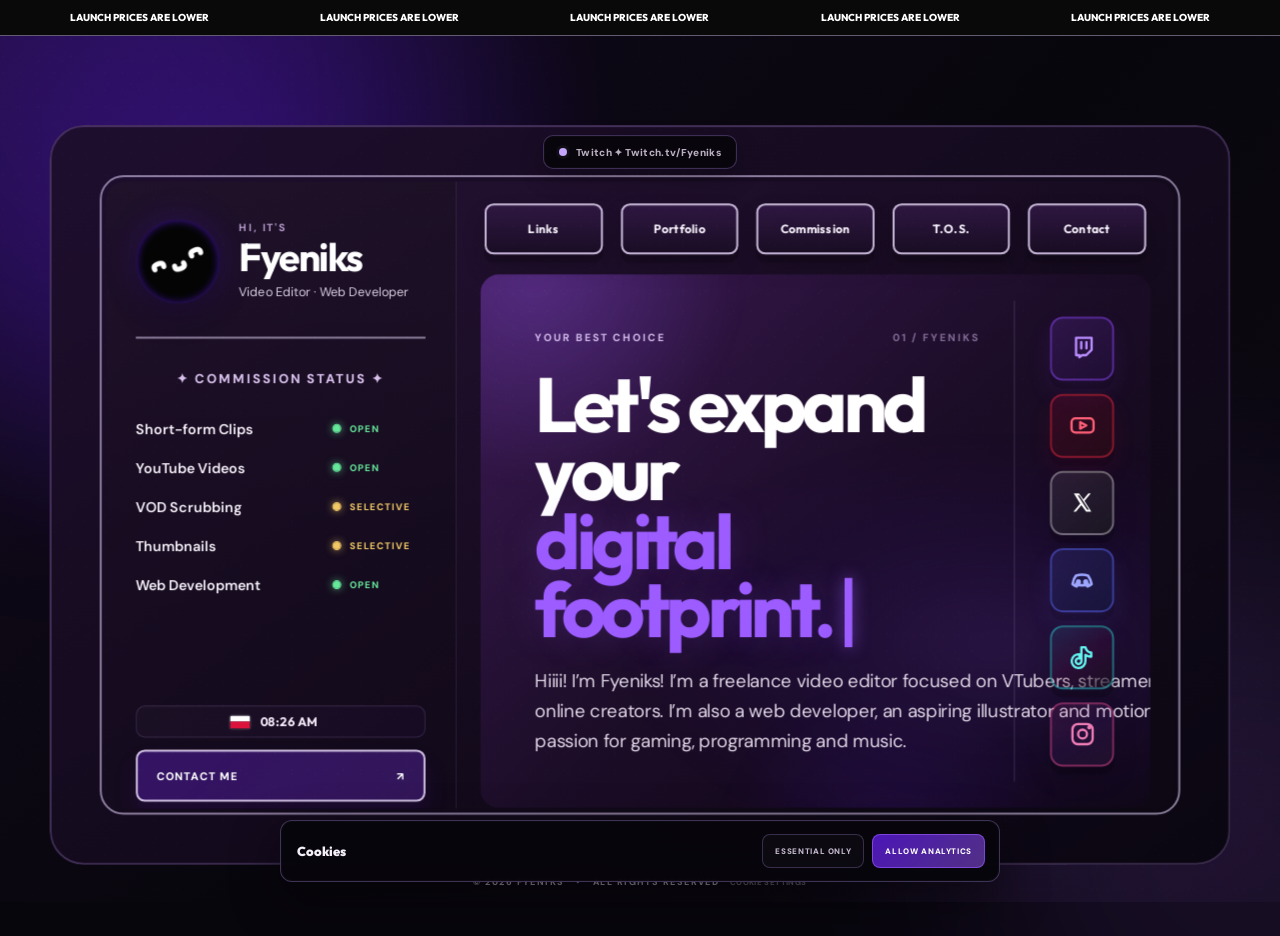
==== commit 819ce0b5: "V2" ====
--- a/index.html
+++ b/index.html
@@ -5,9 +5,9 @@
   <meta name="viewport" content="width=device-width, initial-scale=1">
   <meta name="description" content="Fyeniks — video editor for VTubers, streamers and online creators.">
   <title>✦ Fyeniks ✦ </title>
-  <link rel="icon" type="image/png" href="assets/favicon.png?v=87">
-  <link rel="shortcut icon" href="assets/favicon.ico?v=87">
-  <link rel="stylesheet" href="style.css?v=87">
+  <link rel="icon" type="image/png" href="assets/favicon.png?v=99">
+  <link rel="shortcut icon" href="assets/favicon.ico?v=99">
+  <link rel="stylesheet" href="style.css?v=99">
 </head>
 <body class="single-page-home">
   <a class="launch-promo" href="commission.html" aria-label="View launch commission pricing"></a>
@@ -87,7 +87,7 @@
     © <span data-current-year></span> FYENIKS <span class="footer-dot">•</span> ALL RIGHTS RESERVED
   </footer>
 
-  <script src="site-config.js?v=87"></script>
-  <script src="app.js?v=87"></script>
+  <script src="site-config.js?v=99"></script>
+  <script src="app.js?v=99"></script>
 </body>
 </html>
--- a/style.css
+++ b/style.css
@@ -48,7 +48,7 @@
 }
 .hub-section{position:relative;z-index:1;width:100vw;height:100vh;display:grid;place-items:center;padding:24px}
 .hub-stage{position:relative;width:min(1540px,92vw);height:min(740px,82vh);perspective:1700px}
-.hub-assembly{position:absolute;inset:0;transform-style:preserve-3d;will-change:transform}
+.hub-assembly{position:absolute;inset:0;transform-style:preserve-3d;will-change:transform;overflow:hidden;border-radius:34px}
 .hub-assembly::before,.hub-assembly::after{content:"";position:absolute;pointer-events:none;box-sizing:border-box;z-index:30}
 .hub-assembly::before{inset:0;border:2.5px solid rgba(199,157,255,.24);border-radius:34px}
 .hub-assembly::after{inset:50px;border:2.5px solid rgba(232,215,255,.74);border-radius:24px}
@@ -132,9 +132,7 @@
   box-shadow:0 8px 0 rgba(8,4,13,.25),0 0 0 1px rgba(156,92,255,.16),0 12px 30px rgba(103,29,250,.24),inset 0 1px 0 rgba(255,255,255,.07)
 }
 
-/* V17: the visible nav lives INSIDE the 3D card so it moves with the hub.
-   A second, transparent nav stays fixed above it and acts only as a stable
-   pointer/click hit layer. This keeps the 3D movement without hover flicker. */
+
 .hub-nav-inline{visibility:visible;pointer-events:none}
 .hub-nav-inline a{pointer-events:none}
 .hub-nav-floating{
@@ -287,9 +285,7 @@
   .faq-item button{grid-template-columns:34px 1fr 20px}.faq-item button b{font-size:16px}.faq-answer{padding-left:34px;padding-right:4px}.sub-brand b{display:none}
 }
 
-/* =========================================================
-   V8 POLISH — continuous frames, cursor glow, preserved tilt
-   ========================================================= */
+
 html{
   background:#08060d;
 }
@@ -314,8 +310,7 @@
     linear-gradient(135deg,#130b1d 0%,#08060d 52%,#0d0913 100%);
 }
 
-/* V9 frame fix: both outlines live above the panels, so every edge and corner
-   remains continuous even while the hub is tilted in 3D. */
+
 .hub-backplate{
   border:0;
   border-radius:34px;
@@ -331,21 +326,23 @@
 
 /* Soft purple light that follows the mouse. */
 .cursor-glow{
-  position:fixed;
+  position:absolute;
   left:0;
   top:0;
   width:360px;
   height:360px;
   border-radius:50%;
   pointer-events:none;
-  z-index:0;
-  opacity:.72;
+  z-index:5;
+  opacity:0;
   transform:translate3d(-180px,-180px,0);
-  background:radial-gradient(circle,rgba(151,91,255,.20) 0%,rgba(103,29,250,.10) 30%,rgba(103,29,250,.035) 54%,transparent 72%);
+  background:radial-gradient(circle,rgba(151,91,255,.18) 0%,rgba(103,29,250,.085) 30%,rgba(103,29,250,.03) 54%,transparent 72%);
   filter:blur(12px);
   mix-blend-mode:screen;
-  will-change:transform;
-}
+  will-change:transform,opacity;
+  transition:opacity .16s ease;
+}
+.cursor-glow.is-visible{opacity:.68}
 .hub-section{z-index:2}
 .grain{z-index:40}
 
@@ -357,7 +354,7 @@
 }
 
 
-/* V15 — softer double frame + centered Veliful-style footer */
+
 .home-footer{
   position:fixed;
   left:50%;
@@ -395,7 +392,7 @@
 }
 
 
-/* V16 — polish pass: stronger hierarchy without adding extra boxes. */
+
 .about-window::after{
   content:"";
   position:absolute;
@@ -444,7 +441,7 @@
 }
 
 
-/* V17 nav hit-layer behaviour */
+
 @media(max-width:900px){
   .hub-nav-floating{display:none!important}
   .hub-nav-inline{visibility:visible;pointer-events:auto}
@@ -452,9 +449,7 @@
 }
 
 
-/* =========================================================
-   V21 — subpage card borders + Links 3×3 / featured brands
-   ========================================================= */
+
 
 /* Give the subpage content blocks a clear edge without making the design busy. */
 .sub-card{
@@ -553,10 +548,7 @@
   .links-grid{grid-template-columns:1fr}
 }
 
-/* =========================================================
-   V22 — platform colors on every Links card
-   First row stays intentionally stronger than the rest.
-   ========================================================= */
+
 
 /* Main three — strongest treatment */
 .link-card-twitch,
@@ -654,11 +646,7 @@
   box-shadow:inset 0 0 24px rgba(214,41,118,.04),0 0 24px rgba(131,58,180,.075);
 }
 
-/* =========================================================
-   V23 — clearer Links hierarchy
-   Every platform keeps its own color, while the first row is
-   deliberately stronger and reads as the primary social set.
-   ========================================================= */
+
 
 .link-card{
   position:relative;
@@ -758,9 +746,7 @@
 }
 
 
-/* =========================================================
-   V25 — modular portfolio sections
-   ========================================================= */
+
 .portfolio-shell{padding-bottom:54px}
 .portfolio-section-nav{
   position:sticky;
@@ -963,9 +949,7 @@
   .portfolio-card-info h3{min-height:0}
 }
 
-/* =========================================================
-   V25 — portfolio polish
-   ========================================================= */
+
 /* SVG play icon: geometrically centered, with a 1px optical nudge. */
 .portfolio-media .play{
   display:flex;
@@ -1052,9 +1036,7 @@
 }
 
 
-/* =========================================================
-   V26 — portfolio interaction + hierarchy polish
-   ========================================================= */
+
 
 /* Sticky section switcher: current section is visibly active. */
 .portfolio-section-nav{
@@ -1269,13 +1251,11 @@
 }
 
 
-/* v27: clean headings with optional intro text */
+
 .page-heading p:empty{display:none}
 
 
-/* =========================================================
-   V28 — modular commissions / pricing
-   ========================================================= */
+
 .commission-shell{padding-bottom:54px}
 .commission-section-nav{margin-bottom:42px}
 .commission-sections{display:grid;gap:0}
@@ -1350,9 +1330,7 @@
   .pricing-tier-body ul{grid-template-columns:1fr}
 }
 
-/* =========================================================
-   V29 — Web Development portfolio cards
-   ========================================================= */
+
 .portfolio-grid-website{
   grid-template-columns:repeat(auto-fit,minmax(300px,1fr));
 }
@@ -1423,9 +1401,7 @@
   .portfolio-grid-website{grid-template-columns:1fr}
 }
 
-/* =========================================================
-   V30 — Contact platform accents + Discord fastest response
-   ========================================================= */
+
 .contact-copy .page-heading p{max-width:700px}
 .contact-links{gap:10px}
 .contact-link{
@@ -1499,11 +1475,9 @@
 .contact-link[data-link-key="email"] .contact-icon svg{stroke:#d6a8ff}
 .contact-link[data-link-key="email"] small{color:#d6a8ff}
 .contact-link[data-link-key="email"]:hover{border-color:rgba(216,157,255,.74);background:linear-gradient(135deg,rgba(150,79,255,.15),rgba(225,88,255,.04));box-shadow:0 0 25px rgba(174,85,255,.09)}
-\n\n/* =========================================================\n   V32 — Contact hierarchy / spacing polish\n   ========================================================= */\n.contact-links{gap:13px}\n.contact-link{\n  grid-template-columns:52px minmax(0,1fr);\n  gap:15px;\n  min-height:88px;\n  padding:16px 54px 16px 16px;\n  border-radius:14px;\n}\n.contact-icon{width:52px;height:52px;border-radius:11px}\n.contact-link small{font-size:8.5px}\n.contact-link strong{margin-top:4px;font-size:13px}\n.contact-link b{\n  position:absolute;\n  top:17px;\n  right:18px;\n  color:#bca7ce;\n  font-size:13px;\n  line-height:1;\n  transition:transform .18s ease,color .18s ease;\n}\n.contact-link:hover b{transform:translate(3px,-3px);color:#fff}\n\n.contact-link[data-link-key="discord"]{\n  min-height:98px;\n  padding:18px 58px 18px 18px;\n  border-width:2px;\n  border-color:rgba(132,142,255,.98);\n  background:linear-gradient(135deg,rgba(88,101,242,.31),rgba(88,101,242,.10) 62%,rgba(88,101,242,.035));\n  box-shadow:inset 0 0 36px rgba(88,101,242,.11),0 0 34px rgba(88,101,242,.25),0 10px 28px rgba(27,28,95,.18);\n}\n.contact-link[data-link-key="discord"]::before{\n  top:14px;\n  bottom:14px;\n  width:5px;\n  opacity:1;\n  box-shadow:0 0 18px rgba(88,101,242,.95);\n}\n.contact-link[data-link-key="discord"] .contact-icon{\n  width:56px;\n  height:56px;\n  background:rgba(88,101,242,.34);\n  box-shadow:0 0 24px rgba(88,101,242,.22),inset 0 1px 0 rgba(255,255,255,.08);\n}\n.contact-link[data-link-key="discord"] .contact-link-copy small{font-size:9px;color:#c0c5ff}\n.contact-link[data-link-key="discord"] .contact-link-copy strong{font-size:14px}\n.contact-link[data-link-key="discord"] .contact-note{\n  margin-top:7px;\n  padding:5px 9px;\n  border-radius:999px;\n  color:#f3f4ff;\n  background:rgba(88,101,242,.34);\n  border:1px solid rgba(178,185,255,.58);\n  box-shadow:0 0 12px rgba(88,101,242,.18);\n  font-size:8.5px;\n  line-height:1;\n  letter-spacing:.10em;\n  white-space:nowrap;\n}\n.contact-link[data-link-key="discord"] b{top:18px;right:19px;color:#cfd3ff;font-size:14px}\n.contact-link[data-link-key="discord"]:hover{\n  transform:translateX(4px) translateY(-1px);\n  border-color:#c0c5ff;\n  background:linear-gradient(135deg,rgba(88,101,242,.39),rgba(88,101,242,.14) 62%,rgba(88,101,242,.045));\n  box-shadow:inset 0 0 40px rgba(88,101,242,.14),0 0 42px rgba(88,101,242,.34),0 13px 32px rgba(27,28,95,.22);\n}\n\n@media(max-width:700px){\n  .contact-link{padding:15px 48px 15px 15px}\n  .contact-link[data-link-key="discord"]{padding:17px 50px 17px 17px}\n}\n\n\n/* =========================================================\n   V34 — cleaner commission hierarchy + rounded favicon asset\n   ========================================================= */\n.commission-service-head{margin-bottom:16px}\n.commission-service-head>div:first-child{max-width:760px}\n.commission-product-description{\n  margin-bottom:16px;\n  padding:18px 20px;\n  border:1px solid rgba(194,157,255,.18);\n  border-radius:14px;\n  background:linear-gradient(145deg,rgba(255,255,255,.022),rgba(103,29,250,.035));\n}\n.commission-product-description>span,\n.pricing-tier-detail>span{\n  display:block;\n  color:#a489c0;\n  font-size:8px;\n  font-weight:900;\n  letter-spacing:.16em;\n}\n.commission-product-description p{\n  max-width:820px;\n  margin:8px 0 0;\n  color:#c9bdcf;\n  font-size:13px;\n  line-height:1.72;\n}\n.commission-pricing-column{width:100%;padding:20px 22px}\n.pricing-tier summary{\n  min-height:76px;\n  grid-template-columns:minmax(230px,1.4fr) minmax(100px,.45fr) minmax(130px,.55fr) 28px;\n  gap:16px;\n}\n.pricing-tier-main{display:grid;gap:4px;min-width:0}\n.pricing-tier-name{font-size:16px}\n.pricing-tier-summary{\n  display:block;\n  max-width:580px;\n  color:#9f90a8;\n  font-size:10.5px;\n  font-weight:500;\n  line-height:1.45;\n}\n.pricing-tier-toggle{width:28px;height:28px;border-radius:8px}\n.pricing-tier-body{padding:0 0 20px}\n.pricing-tier-details-grid{\n  display:grid;\n  grid-template-columns:repeat(2,minmax(0,1fr));\n  gap:12px;\n  padding-top:4px;\n}\n.pricing-tier-detail{\n  padding:17px 18px;\n  border:1px solid rgba(194,157,255,.16);\n  border-radius:13px;\n  background:rgba(255,255,255,.018);\n}\n.pricing-tier-detail ul{margin-top:12px;grid-template-columns:1fr}\n.pricing-tier-detail li{font-size:11.5px}\n.commission-service-layout,.commission-brief-column{display:contents}\n\n@media(max-width:760px){\n  .pricing-tier summary{grid-template-columns:1fr auto;gap:6px 10px;padding:13px 0}\n  .pricing-tier-main{grid-column:1/2}\n  .pricing-tier-toggle{grid-column:2/3;grid-row:1/3}\n  .pricing-tier-price{grid-column:1/2}\n  .pricing-tier-time{grid-column:1/-1;text-align:left}\n  .pricing-tier-details-grid{grid-template-columns:1fr}\n  .commission-product-description{padding:16px}\n  .commission-pricing-column{padding:17px}\n}\n\n\n/* =========================================================\n   V35 — premium tier accordions + clearer pricing\n   ========================================================= */\n.pricing-tier-list{\n  display:grid;\n  gap:12px;\n  margin-top:16px;\n}\n.pricing-tier{\n  border:1px solid rgba(194,157,255,.18);\n  border-radius:14px;\n  background:linear-gradient(145deg,rgba(255,255,255,.022),rgba(103,29,250,.022));\n  overflow:clip;\n  transition:border-color .2s ease,box-shadow .2s ease,background .2s ease;\n}\n.pricing-tier:last-child{border-bottom:1px solid rgba(194,157,255,.18)}\n.pricing-tier:hover{\n  border-color:rgba(177,132,255,.34);\n  background:linear-gradient(145deg,rgba(255,255,255,.03),rgba(103,29,250,.04));\n}\n.pricing-tier[open]{\n  border-color:rgba(164,111,255,.46);\n  box-shadow:0 14px 36px rgba(40,14,74,.18),inset 0 0 30px rgba(103,29,250,.035);\n}\n.pricing-tier summary{\n  min-height:82px;\n  padding:13px 15px 13px 17px;\n  grid-template-columns:minmax(240px,1.5fr) minmax(100px,.42fr) minmax(145px,.58fr) 30px;\n  gap:18px;\n}\n.pricing-tier-main{gap:5px}\n.pricing-tier-name{font-size:17px;line-height:1.1}\n.pricing-tier-summary{max-width:620px;font-size:11px;line-height:1.5}\n.pricing-tier-price,.pricing-tier-time{display:grid;gap:4px;align-content:center}\n.pricing-tier-price small,.pricing-tier-time small{\n  color:#866f9a;\n  font-size:7px;\n  font-weight:900;\n  letter-spacing:.15em;\n}\n.pricing-tier-price strong{\n  color:#e2cbff;\n  font-family:Outfit,sans-serif;\n  font-size:14px;\n  font-weight:800;\n}\n.pricing-tier-time{text-align:right}\n.pricing-tier-time strong{color:#b4a4bc;font-size:9.5px;line-height:1.4;font-weight:600}\n.pricing-tier-toggle{\n  width:30px;\n  height:30px;\n  border-radius:9px;\n  position:relative;\n  font-size:17px;\n}\n.pricing-tier-toggle .pricing-plus,.pricing-tier-toggle .pricing-minus{\n  position:absolute;\n  inset:0;\n  display:grid;\n  place-items:center;\n  transition:opacity .16s ease,transform .2s ease;\n}\n.pricing-tier-toggle .pricing-minus{opacity:0;transform:scale(.72)}\n.pricing-tier[open] .pricing-tier-toggle{transform:none;background:rgba(103,29,250,.16);border-color:rgba(185,145,255,.42)}\n.pricing-tier[open] .pricing-tier-toggle .pricing-plus{opacity:0;transform:scale(.72)}\n.pricing-tier[open] .pricing-tier-toggle .pricing-minus{opacity:1;transform:scale(1)}\n.pricing-tier-body{\n  padding:0 15px 15px;\n  animation:tierReveal .22s ease both;\n}\n@keyframes tierReveal{from{opacity:0;transform:translateY(-5px)}to{opacity:1;transform:none}}\n.pricing-tier-best{\n  display:flex;\n  align-items:center;\n  gap:12px;\n  margin:0 2px 12px;\n  padding:10px 12px;\n  border:1px solid rgba(194,157,255,.12);\n  border-radius:10px;\n  background:rgba(103,29,250,.045);\n}\n.pricing-tier-best span{\n  flex:0 0 auto;\n  color:#9f80c4;\n  font-size:7.5px;\n  font-weight:900;\n  letter-spacing:.15em;\n}\n.pricing-tier-best strong{color:#cfc2d7;font-size:10.5px;font-weight:600;line-height:1.45}\n.pricing-tier-details-grid{gap:12px}\n.pricing-tier-detail{\n  padding:17px 18px;\n  border-color:rgba(194,157,255,.17);\n  background:linear-gradient(145deg,rgba(6,5,11,.24),rgba(103,29,250,.035));\n}\n.pricing-tier-cta{display:flex;justify-content:flex-end;margin-top:12px}\n.pricing-tier-cta a{\n  display:inline-flex;\n  align-items:center;\n  gap:8px;\n  padding:10px 13px;\n  border:1px solid rgba(173,126,255,.35);\n  border-radius:9px;\n  background:rgba(103,29,250,.10);\n  color:#e8dcf6;\n  font-size:8.5px;\n  font-weight:900;\n  letter-spacing:.10em;\n  text-decoration:none;\n  transition:transform .18s ease,border-color .18s ease,background .18s ease,box-shadow .18s ease;\n}\n.pricing-tier-cta a span{transition:transform .18s ease}\n.pricing-tier-cta a:hover{\n  transform:translateY(-1px);\n  border-color:rgba(194,157,255,.62);\n  background:rgba(103,29,250,.18);\n  box-shadow:0 8px 22px rgba(70,28,130,.16);\n}\n.pricing-tier-cta a:hover span{transform:translate(2px,-2px)}\n.commission-pricing-heading>b{\n  padding:8px 11px;\n  border-color:rgba(202,173,255,.34);\n  background:rgba(103,29,250,.11);\n  color:#ddc8fa;\n  font-size:8.5px;\n}\n.commission-fees{\n  margin-top:18px;\n  padding:16px 17px 5px;\n  border:1px solid rgba(194,157,255,.16);\n  border-radius:13px;\n  background:linear-gradient(145deg,rgba(255,255,255,.018),rgba(103,29,250,.025));\n}\n.commission-fees-head{margin-bottom:8px}\n.commission-fee-table{border-top:1px solid rgba(194,157,255,.12)}\n\n@media(max-width:760px){\n  .pricing-tier summary{\n    grid-template-columns:1fr auto;\n    gap:8px 12px;\n    padding:14px;\n  }\n  .pricing-tier-main{grid-column:1/2}\n  .pricing-tier-toggle{grid-column:2/3;grid-row:1/2}\n  .pricing-tier-price{grid-column:1/2}\n  .pricing-tier-time{grid-column:1/-1;text-align:left}\n  .pricing-tier-body{padding:0 12px 12px}\n  .pricing-tier-best{align-items:flex-start;flex-direction:column;gap:5px}\n  .pricing-tier-cta{justify-content:stretch}\n  .pricing-tier-cta a{width:100%;justify-content:center}\n}\n
-
-/* =========================================================
-   V36 — stronger prices + discounted short-form packs
-   ========================================================= */
+\n\n\n.contact-links{gap:13px}\n.contact-link{\n  grid-template-columns:52px minmax(0,1fr);\n  gap:15px;\n  min-height:88px;\n  padding:16px 54px 16px 16px;\n  border-radius:14px;\n}\n.contact-icon{width:52px;height:52px;border-radius:11px}\n.contact-link small{font-size:8.5px}\n.contact-link strong{margin-top:4px;font-size:13px}\n.contact-link b{\n  position:absolute;\n  top:17px;\n  right:18px;\n  color:#bca7ce;\n  font-size:13px;\n  line-height:1;\n  transition:transform .18s ease,color .18s ease;\n}\n.contact-link:hover b{transform:translate(3px,-3px);color:#fff}\n\n.contact-link[data-link-key="discord"]{\n  min-height:98px;\n  padding:18px 58px 18px 18px;\n  border-width:2px;\n  border-color:rgba(132,142,255,.98);\n  background:linear-gradient(135deg,rgba(88,101,242,.31),rgba(88,101,242,.10) 62%,rgba(88,101,242,.035));\n  box-shadow:inset 0 0 36px rgba(88,101,242,.11),0 0 34px rgba(88,101,242,.25),0 10px 28px rgba(27,28,95,.18);\n}\n.contact-link[data-link-key="discord"]::before{\n  top:14px;\n  bottom:14px;\n  width:5px;\n  opacity:1;\n  box-shadow:0 0 18px rgba(88,101,242,.95);\n}\n.contact-link[data-link-key="discord"] .contact-icon{\n  width:56px;\n  height:56px;\n  background:rgba(88,101,242,.34);\n  box-shadow:0 0 24px rgba(88,101,242,.22),inset 0 1px 0 rgba(255,255,255,.08);\n}\n.contact-link[data-link-key="discord"] .contact-link-copy small{font-size:9px;color:#c0c5ff}\n.contact-link[data-link-key="discord"] .contact-link-copy strong{font-size:14px}\n.contact-link[data-link-key="discord"] .contact-note{\n  margin-top:7px;\n  padding:5px 9px;\n  border-radius:999px;\n  color:#f3f4ff;\n  background:rgba(88,101,242,.34);\n  border:1px solid rgba(178,185,255,.58);\n  box-shadow:0 0 12px rgba(88,101,242,.18);\n  font-size:8.5px;\n  line-height:1;\n  letter-spacing:.10em;\n  white-space:nowrap;\n}\n.contact-link[data-link-key="discord"] b{top:18px;right:19px;color:#cfd3ff;font-size:14px}\n.contact-link[data-link-key="discord"]:hover{\n  transform:translateX(4px) translateY(-1px);\n  border-color:#c0c5ff;\n  background:linear-gradient(135deg,rgba(88,101,242,.39),rgba(88,101,242,.14) 62%,rgba(88,101,242,.045));\n  box-shadow:inset 0 0 40px rgba(88,101,242,.14),0 0 42px rgba(88,101,242,.34),0 13px 32px rgba(27,28,95,.22);\n}\n\n@media(max-width:700px){\n  .contact-link{padding:15px 48px 15px 15px}\n  .contact-link[data-link-key="discord"]{padding:17px 50px 17px 17px}\n}\n\n\n\n.commission-service-head{margin-bottom:16px}\n.commission-service-head>div:first-child{max-width:760px}\n.commission-product-description{\n  margin-bottom:16px;\n  padding:18px 20px;\n  border:1px solid rgba(194,157,255,.18);\n  border-radius:14px;\n  background:linear-gradient(145deg,rgba(255,255,255,.022),rgba(103,29,250,.035));\n}\n.commission-product-description>span,\n.pricing-tier-detail>span{\n  display:block;\n  color:#a489c0;\n  font-size:8px;\n  font-weight:900;\n  letter-spacing:.16em;\n}\n.commission-product-description p{\n  max-width:820px;\n  margin:8px 0 0;\n  color:#c9bdcf;\n  font-size:13px;\n  line-height:1.72;\n}\n.commission-pricing-column{width:100%;padding:20px 22px}\n.pricing-tier summary{\n  min-height:76px;\n  grid-template-columns:minmax(230px,1.4fr) minmax(100px,.45fr) minmax(130px,.55fr) 28px;\n  gap:16px;\n}\n.pricing-tier-main{display:grid;gap:4px;min-width:0}\n.pricing-tier-name{font-size:16px}\n.pricing-tier-summary{\n  display:block;\n  max-width:580px;\n  color:#9f90a8;\n  font-size:10.5px;\n  font-weight:500;\n  line-height:1.45;\n}\n.pricing-tier-toggle{width:28px;height:28px;border-radius:8px}\n.pricing-tier-body{padding:0 0 20px}\n.pricing-tier-details-grid{\n  display:grid;\n  grid-template-columns:repeat(2,minmax(0,1fr));\n  gap:12px;\n  padding-top:4px;\n}\n.pricing-tier-detail{\n  padding:17px 18px;\n  border:1px solid rgba(194,157,255,.16);\n  border-radius:13px;\n  background:rgba(255,255,255,.018);\n}\n.pricing-tier-detail ul{margin-top:12px;grid-template-columns:1fr}\n.pricing-tier-detail li{font-size:11.5px}\n.commission-service-layout,.commission-brief-column{display:contents}\n\n@media(max-width:760px){\n  .pricing-tier summary{grid-template-columns:1fr auto;gap:6px 10px;padding:13px 0}\n  .pricing-tier-main{grid-column:1/2}\n  .pricing-tier-toggle{grid-column:2/3;grid-row:1/3}\n  .pricing-tier-price{grid-column:1/2}\n  .pricing-tier-time{grid-column:1/-1;text-align:left}\n  .pricing-tier-details-grid{grid-template-columns:1fr}\n  .commission-product-description{padding:16px}\n  .commission-pricing-column{padding:17px}\n}\n\n\n\n.pricing-tier-list{\n  display:grid;\n  gap:12px;\n  margin-top:16px;\n}\n.pricing-tier{\n  border:1px solid rgba(194,157,255,.18);\n  border-radius:14px;\n  background:linear-gradient(145deg,rgba(255,255,255,.022),rgba(103,29,250,.022));\n  overflow:clip;\n  transition:border-color .2s ease,box-shadow .2s ease,background .2s ease;\n}\n.pricing-tier:last-child{border-bottom:1px solid rgba(194,157,255,.18)}\n.pricing-tier:hover{\n  border-color:rgba(177,132,255,.34);\n  background:linear-gradient(145deg,rgba(255,255,255,.03),rgba(103,29,250,.04));\n}\n.pricing-tier[open]{\n  border-color:rgba(164,111,255,.46);\n  box-shadow:0 14px 36px rgba(40,14,74,.18),inset 0 0 30px rgba(103,29,250,.035);\n}\n.pricing-tier summary{\n  min-height:82px;\n  padding:13px 15px 13px 17px;\n  grid-template-columns:minmax(240px,1.5fr) minmax(100px,.42fr) minmax(145px,.58fr) 30px;\n  gap:18px;\n}\n.pricing-tier-main{gap:5px}\n.pricing-tier-name{font-size:17px;line-height:1.1}\n.pricing-tier-summary{max-width:620px;font-size:11px;line-height:1.5}\n.pricing-tier-price,.pricing-tier-time{display:grid;gap:4px;align-content:center}\n.pricing-tier-price small,.pricing-tier-time small{\n  color:#866f9a;\n  font-size:7px;\n  font-weight:900;\n  letter-spacing:.15em;\n}\n.pricing-tier-price strong{\n  color:#e2cbff;\n  font-family:Outfit,sans-serif;\n  font-size:14px;\n  font-weight:800;\n}\n.pricing-tier-time{text-align:right}\n.pricing-tier-time strong{color:#b4a4bc;font-size:9.5px;line-height:1.4;font-weight:600}\n.pricing-tier-toggle{\n  width:30px;\n  height:30px;\n  border-radius:9px;\n  position:relative;\n  font-size:17px;\n}\n.pricing-tier-toggle .pricing-plus,.pricing-tier-toggle .pricing-minus{\n  position:absolute;\n  inset:0;\n  display:grid;\n  place-items:center;\n  transition:opacity .16s ease,transform .2s ease;\n}\n.pricing-tier-toggle .pricing-minus{opacity:0;transform:scale(.72)}\n.pricing-tier[open] .pricing-tier-toggle{transform:none;background:rgba(103,29,250,.16);border-color:rgba(185,145,255,.42)}\n.pricing-tier[open] .pricing-tier-toggle .pricing-plus{opacity:0;transform:scale(.72)}\n.pricing-tier[open] .pricing-tier-toggle .pricing-minus{opacity:1;transform:scale(1)}\n.pricing-tier-body{\n  padding:0 15px 15px;\n  animation:tierReveal .22s ease both;\n}\n@keyframes tierReveal{from{opacity:0;transform:translateY(-5px)}to{opacity:1;transform:none}}\n.pricing-tier-best{\n  display:flex;\n  align-items:center;\n  gap:12px;\n  margin:0 2px 12px;\n  padding:10px 12px;\n  border:1px solid rgba(194,157,255,.12);\n  border-radius:10px;\n  background:rgba(103,29,250,.045);\n}\n.pricing-tier-best span{\n  flex:0 0 auto;\n  color:#9f80c4;\n  font-size:7.5px;\n  font-weight:900;\n  letter-spacing:.15em;\n}\n.pricing-tier-best strong{color:#cfc2d7;font-size:10.5px;font-weight:600;line-height:1.45}\n.pricing-tier-details-grid{gap:12px}\n.pricing-tier-detail{\n  padding:17px 18px;\n  border-color:rgba(194,157,255,.17);\n  background:linear-gradient(145deg,rgba(6,5,11,.24),rgba(103,29,250,.035));\n}\n.pricing-tier-cta{display:flex;justify-content:flex-end;margin-top:12px}\n.pricing-tier-cta a{\n  display:inline-flex;\n  align-items:center;\n  gap:8px;\n  padding:10px 13px;\n  border:1px solid rgba(173,126,255,.35);\n  border-radius:9px;\n  background:rgba(103,29,250,.10);\n  color:#e8dcf6;\n  font-size:8.5px;\n  font-weight:900;\n  letter-spacing:.10em;\n  text-decoration:none;\n  transition:transform .18s ease,border-color .18s ease,background .18s ease,box-shadow .18s ease;\n}\n.pricing-tier-cta a span{transition:transform .18s ease}\n.pricing-tier-cta a:hover{\n  transform:translateY(-1px);\n  border-color:rgba(194,157,255,.62);\n  background:rgba(103,29,250,.18);\n  box-shadow:0 8px 22px rgba(70,28,130,.16);\n}\n.pricing-tier-cta a:hover span{transform:translate(2px,-2px)}\n.commission-pricing-heading>b{\n  padding:8px 11px;\n  border-color:rgba(202,173,255,.34);\n  background:rgba(103,29,250,.11);\n  color:#ddc8fa;\n  font-size:8.5px;\n}\n.commission-fees{\n  margin-top:18px;\n  padding:16px 17px 5px;\n  border:1px solid rgba(194,157,255,.16);\n  border-radius:13px;\n  background:linear-gradient(145deg,rgba(255,255,255,.018),rgba(103,29,250,.025));\n}\n.commission-fees-head{margin-bottom:8px}\n.commission-fee-table{border-top:1px solid rgba(194,157,255,.12)}\n\n@media(max-width:760px){\n  .pricing-tier summary{\n    grid-template-columns:1fr auto;\n    gap:8px 12px;\n    padding:14px;\n  }\n  .pricing-tier-main{grid-column:1/2}\n  .pricing-tier-toggle{grid-column:2/3;grid-row:1/2}\n  .pricing-tier-price{grid-column:1/2}\n  .pricing-tier-time{grid-column:1/-1;text-align:left}\n  .pricing-tier-body{padding:0 12px 12px}\n  .pricing-tier-best{align-items:flex-start;flex-direction:column;gap:5px}\n  .pricing-tier-cta{justify-content:stretch}\n  .pricing-tier-cta a{width:100%;justify-content:center}\n}\n
+
+
 .pricing-tier-price{
   gap:8px;
   padding:5px 0;
@@ -1681,9 +1655,7 @@
 }
 
 
-/* =========================================================
-   V37 — premium pricing hierarchy polish
-   ========================================================= */
+
 /* Keep the pricing content slightly tighter inside the large panel. */
 .commission-pricing-heading,
 .pricing-tier-list,
@@ -1726,7 +1698,7 @@
   background:linear-gradient(90deg,rgba(103,29,250,.105) 0%,rgba(103,29,250,.038) 22%,rgba(255,255,255,.022) 65%);
   box-shadow:0 15px 38px rgba(40,14,74,.22),inset 26px 0 42px rgba(103,29,250,.035);
 }
-.pricing-tier[open]::before{width:4px;opacity:1}
+
 .pricing-tier[open] summary{padding-left:21px}
 
 /* BEST FOR reads more like useful metadata. */
@@ -1842,9 +1814,7 @@
   .commission-fees{margin-left:0}
 }
 
-/* =========================================================
-   V38 — stable accordions + aligned fees
-   ========================================================= */
+
 /* Keep every pricing block on the same content width. */
 .commission-pricing-heading,
 .pricing-tier-list,
@@ -1932,9 +1902,7 @@
 }
 
 
-/* =========================================================
-   V39 — stronger turnaround + tier-aware bulk packs
-   ========================================================= */
+
 /* Turnaround should be readable at a glance, not tertiary microcopy. */
 .pricing-tier-time{
   min-width:148px;
@@ -2015,9 +1983,7 @@
 }
 
 
-/* =========================================================
-   V40 — two short tiers, free-edit packs + accordion polish
-   ========================================================= */
+
 /* Keep the +/- control fully inside the tier frame at every width. */
 .pricing-tier summary{
   position:relative;
@@ -2095,9 +2061,7 @@
   .pricing-pack-tier-options{grid-template-columns:1fr}
 }
 
-/* =========================================================
-   V41 — clearer commission typography + FX hints + % packs
-   ========================================================= */
+
 [data-page="commission"] .page-heading>span{font-size:10px}
 [data-page="commission"] .page-heading>p{font-size:15px;line-height:1.7}
 [data-page="commission"] .commission-section-nav a{font-size:13.5px}
@@ -2125,7 +2089,7 @@
 }
 [data-page="commission"] .pricing-tier-time{min-width:168px;padding:11px 13px}
 [data-page="commission"] .pricing-tier-time small{font-size:8.5px}
-[data-page="commission"] .pricing-tier-time strong{font-size:12.5px}
+
 [data-page="commission"] .pricing-tier-best{padding:12px 14px}
 [data-page="commission"] .pricing-tier-best span{font-size:9px}
 [data-page="commission"] .pricing-tier-best strong{font-size:12.5px}
@@ -2192,9 +2156,7 @@
 }
 
 
-/* =========================================================
-   V42 — commission pack cleanup / clearer fee badges
-   ========================================================= */
+
 [data-page="commission"] .commission-pricing-heading>b{
   padding:10px 14px;
   font-size:9.75px;
@@ -2245,9 +2207,7 @@
 [data-page="commission"] .pricing-pack>p{font-size:11.5px;line-height:1.65}
 
 
-/* =========================================================
-   V43 — cleaner short tiers / tooltip / repaired CTA
-   ========================================================= */
+
 [data-page="commission"] .pricing-tier-main{align-self:center}
 [data-page="commission"] .pricing-tier-accent-dynamic{
   border-color:rgba(145,92,255,.34);
@@ -2393,9 +2353,7 @@
 }
 
 
-/* =========================================================
-   V44 — unclipped turnaround tooltip + always-visible tier accents
-   ========================================================= */
+
 /* Allow the turnaround help / tooltip to escape the tier box. */
 [data-page="commission"] .pricing-tier{
   overflow:visible;
@@ -2458,9 +2416,7 @@
 }
 
 
-/* =========================================================
-   V45 — cleaner short pricing header + aligned meta + visible tooltip
-   ========================================================= */
+
 /* Remove the extra service-overview block above pricing in commission sections. */
 [data-page="commission"] .commission-product-description{
   display:none !important;
@@ -2566,9 +2522,7 @@
   }
 }
 
-/* =========================================================
-   V46 — tier meta columns + stronger service status badges
-   ========================================================= */
+
 /* Keep tier name, price and turnaround in distinct columns. */
 [data-page="commission"] .pricing-tier summary{
   grid-template-columns:minmax(250px,1fr) 185px 215px;
@@ -2683,9 +2637,7 @@
 }
 
 
-/* =========================================================
-   V46 — aligned price/turnaround + title status + single CTA
-   ========================================================= */
+
 /* Keep the service status directly beside the large section title. */
 [data-page="commission"] .commission-service-head{
   display:block;
@@ -2861,9 +2813,7 @@
 }
 
 
-/* =========================================================
-   V47 — right-aligned availability + stacked turnaround + chevrons
-   ========================================================= */
+
 /* Availability sits at the far right of each large service heading. */
 [data-page="commission"] .commission-title-row{
   width:100%;
@@ -2991,9 +2941,7 @@
   }
 }
 
-/* =========================================================
-   V48 — compact commission meta + colored home socials
-   ========================================================= */
+
 /* Shorter PRICE / TURNAROUND boxes: less empty space, still separate. */
 [data-page="commission"] .pricing-tier summary{
   grid-template-columns:minmax(260px,1fr) 150px 175px!important;
@@ -3064,9 +3012,7 @@
 }
 
 
-/* =========================================================
-   V49 — home role line / 3-line about / typing cursor
-   ========================================================= */
+
 .brand-copy [data-role-line]{
   white-space:pre-line;
   line-height:1.48;
@@ -3093,9 +3039,7 @@
 }
 
 
-/* =========================================================
-   V50 — Poland local-time strip above Contact Me
-   ========================================================= */
+
 .hub-local-time{
   margin-top:auto;
   margin-bottom:12px;
@@ -3142,9 +3086,7 @@
 }
 
 
-/* =========================================================
-   V51 — reliable Poland flag + 12-hour local clock
-   ========================================================= */
+
 .hub-local-time{
   gap:10px;
 }
@@ -3179,9 +3121,7 @@
 }
 
 
-/* =========================================================
-   V52 — cleaner commissions + home polish
-   ========================================================= */
+
 
 /* Main hub: make the inner/second frame a little more subtle. */
 .single-page-home .hub-assembly::after{
@@ -3283,9 +3223,7 @@
 }
 
 
-/* =========================================================
-   V53 — continuous about copy + Discord alignment cleanup
-   ========================================================= */
+
 /* About is one continuous paragraph; width is tuned to ~2.5 lines on desktop. */
 .single-page-home .about-lead{
   white-space:normal!important;
@@ -3309,9 +3247,7 @@
 }
 
 
-/* =========================================================
-   V54 — YouTube tiers + clearer turnaround help + contact badge
-   ========================================================= */
+
 /* Tier descriptions are useful again beneath every tier name. */
 [data-page="commission"] .pricing-tier-summary{
   display:block!important;
@@ -3399,9 +3335,7 @@
 }
 
 
-/* =========================================================
-   V55 — discount-only packs + stronger tier color separation
-   ========================================================= */
+
 /* Packs no longer ask the client to choose a tier inside the card.
    They advertise one simple discount that applies to any tier. */
 [data-page="commission"] .pricing-packs-discount-only .pricing-packs-heading{
@@ -3546,9 +3480,7 @@
 }
 
 
-/* =========================================================
-   V56 — pack tier unit pricing + gold Best Value
-   ========================================================= */
+
 [data-page="commission"] .pricing-pack-discount{
   min-height:0;
   justify-content:flex-start;
@@ -3691,7 +3623,7 @@
 [data-page="commission"] .pricing-pack-tier-price-row-scripted-video::before{background:linear-gradient(180deg,#ff997e,#e05279)}
 [data-page="commission"] .pricing-pack-tier-price-row-scripted-video{border-color:rgba(255,123,133,.22);background:rgba(200,70,94,.045)}
 
-/* Old giant discount block is obsolete in V56. */
+
 [data-page="commission"] .pricing-pack-discount-price{display:none!important}
 
 @media(max-width:760px){
@@ -3718,9 +3650,7 @@
 }
 
 
-/* =========================================================
-   V57 — pack FX + half-unit rounding presentation
-   ========================================================= */
+
 [data-page="commission"] .pricing-pack-unit-head{
   position:relative;
   display:grid;
@@ -3780,9 +3710,7 @@
 }
 
 
-/* =========================================================
-   V58 — pack heading + restored split meta row
-   ========================================================= */
+
 /* One universal heading instead of Shorts packs / Video packs. */
 [data-page="commission"] .pricing-packs-heading{
   display:flex;
@@ -3797,8 +3725,7 @@
   text-align:center;
 }
 
-/* Restore PACK on the left and after pack discount on the right,
-   while keeping the larger V57 typography. */
+
 [data-page="commission"] .pricing-pack-unit-head{
   display:flex;
   grid-template-columns:none;
@@ -3837,9 +3764,7 @@
 }
 
 
-/* =========================================================
-   V59 — fee explanations + centered processing fee
-   ========================================================= */
+
 [data-page="commission"] .commission-pricing-heading{
   display:flex;
   flex-direction:column;
@@ -3982,9 +3907,7 @@
 }
 
 
-/* =========================================================
-   V60 — processing-fee alignment + pack header polish
-   ========================================================= */
+
 /* Keep the processing-fee pill on the right, vertically centered
    against the PRICING / Choose an editing tier heading. */
 [data-page="commission"] .commission-pricing-heading{
@@ -4053,9 +3976,7 @@
 }
 
 
-/* =========================================================
-   V62 — one shared, perfectly-centered help icon
-   ========================================================= */
+
 /* All commission (?) icons use exactly the same geometry.
    The visible question mark comes from ::before so font baselines
    cannot shift it differently between turnaround / fees / processing. */
@@ -4104,9 +4025,7 @@
 }
 
 
-/* =========================================================
-   V63 — exact help-glyph centering + VOD Scrubbing tiers
-   ========================================================= */
+
 /* Center the visible question mark geometrically instead of relying
    on a font line box. This fixes the processing-fee icon too. */
 [data-page="commission"] .pricing-turnaround-help::before,
@@ -4166,9 +4085,7 @@
 }
 
 
-/* =========================================================
-   V64 — true SVG-centered help icons + VOD hourly pricing
-   ========================================================= */
+
 /* Stop rendering the legacy text question mark. The SVG below has
    no font baseline, so every icon is centered identically. */
 [data-page="commission"] .pricing-turnaround-help::before,
@@ -4211,9 +4128,7 @@
 }
 
 
-/* =========================================================
-   V65 — thumbnail tier accents
-   ========================================================= */
+
 [data-page="commission"] .pricing-tier-accent-thumb-clean{
   border-color:rgba(130,112,255,.36);
   background:linear-gradient(135deg,rgba(92,72,230,.095),rgba(255,255,255,.018));
@@ -4275,9 +4190,7 @@
 }
 
 
-/* =========================================================
-   V66 — tier availability + thumbnail/web offer cleanup
-   ========================================================= */
+
 /* Pack pricing rows describe tiers, not the whole pack. */
 [data-page="commission"] .pricing-pack-unit-head>span{
   letter-spacing:.16em;
@@ -4336,11 +4249,9 @@
     font-size:7px;
   }
 }
-\n\n/* =========================================================\n   V67 — full-width thumbnail bundle + matching tier colors\n   ========================================================= */\n/* The thumbnail add-on discount is a single offer, so let it use the full pricing width. */\n[data-page="commission"] [data-commission-section="thumbnails"] .pricing-pack-grid{\n  grid-template-columns:1fr;\n}\n[data-page="commission"] [data-commission-section="thumbnails"] .pricing-pack{\n  width:100%;\n}\n\n/* Match thumbnail pack rows to the exact tier palette above. */\n[data-page="commission"] .pricing-pack-tier-price-row-thumb-clean{\n  border-color:rgba(126,108,255,.30);\n  background:linear-gradient(135deg,rgba(100,79,235,.10),rgba(255,255,255,.018));\n}\n[data-page="commission"] .pricing-pack-tier-price-row-thumb-clean::before{\n  background:linear-gradient(180deg,#aaa0ff,#6557e9);\n  box-shadow:0 0 14px rgba(111,95,255,.22);\n}\n[data-page="commission"] .pricing-pack-tier-price-row-thumb-shorts-clean{\n  border-color:rgba(75,201,255,.30);\n  background:linear-gradient(135deg,rgba(47,162,221,.10),rgba(255,255,255,.018));\n}\n[data-page="commission"] .pricing-pack-tier-price-row-thumb-shorts-clean::before{\n  background:linear-gradient(180deg,#7ce4ff,#289ed8);\n  box-shadow:0 0 14px rgba(70,195,244,.22);\n}\n[data-page="commission"] .pricing-pack-tier-price-row-thumb-custom{\n  border-color:rgba(240,100,208,.30);\n  background:linear-gradient(135deg,rgba(202,64,171,.10),rgba(255,255,255,.018));\n}\n[data-page="commission"] .pricing-pack-tier-price-row-thumb-custom::before{\n  background:linear-gradient(180deg,#ff8ee4,#cb3aa5);\n  box-shadow:0 0 14px rgba(237,83,196,.22);\n}\n[data-page="commission"] .pricing-pack-tier-price-row-thumb-shorts-custom{\n  border-color:rgba(255,169,91,.32);\n  background:linear-gradient(135deg,rgba(218,115,42,.10),rgba(255,255,255,.018));\n}\n[data-page="commission"] .pricing-pack-tier-price-row-thumb-shorts-custom::before{\n  background:linear-gradient(180deg,#ffc06e,#dc712f);\n  box-shadow:0 0 14px rgba(255,159,75,.22);\n}\n\n/* Give web tiers their own readable contrast as well. */\n[data-page="commission"] .pricing-tier-accent-web-links{\n  border-color:rgba(74,196,255,.34);\n  background:linear-gradient(135deg,rgba(40,145,205,.085),rgba(255,255,255,.018));\n}\n[data-page="commission"] .pricing-tier-accent-web-links::before{background:linear-gradient(180deg,#6ddcff,#278fc5)}\n[data-page="commission"] .pricing-tier-accent-web-links .pricing-tier-price,\n[data-page="commission"] .pricing-tier-accent-web-links .pricing-tier-time{border-color:rgba(74,196,255,.38);background:rgba(42,151,209,.08)}\n\n[data-page="commission"] .pricing-tier-accent-web-portfolio{\n  border-color:rgba(167,116,255,.34);\n  background:linear-gradient(135deg,rgba(117,67,220,.085),rgba(255,255,255,.018));\n}\n[data-page="commission"] .pricing-tier-accent-web-portfolio::before{background:linear-gradient(180deg,#bf8cff,#7543dc)}\n[data-page="commission"] .pricing-tier-accent-web-portfolio .pricing-tier-price,\n[data-page="commission"] .pricing-tier-accent-web-portfolio .pricing-tier-time{border-color:rgba(167,116,255,.38);background:rgba(117,67,220,.08)}\n\n[data-page="commission"] .pricing-tier-accent-web-custom{\n  border-color:rgba(255,105,185,.34);\n  background:linear-gradient(135deg,rgba(207,64,145,.085),rgba(255,255,255,.018));\n}\n[data-page="commission"] .pricing-tier-accent-web-custom::before{background:linear-gradient(180deg,#ff83cb,#d34492)}\n[data-page="commission"] .pricing-tier-accent-web-custom .pricing-tier-price,\n[data-page="commission"] .pricing-tier-accent-web-custom .pricing-tier-time{border-color:rgba(255,105,185,.38);background:rgba(207,64,145,.08)}\n
-
-/* =========================================================
-   V68 — thumbnail bundle spans two slots + exact tier colors
-   ========================================================= */
+\n\n\n/* The thumbnail add-on discount is a single offer, so let it use the full pricing width. */\n[data-page="commission"] [data-commission-section="thumbnails"] .pricing-pack-grid{\n  grid-template-columns:1fr;\n}\n[data-page="commission"] [data-commission-section="thumbnails"] .pricing-pack{\n  width:100%;\n}\n\n/* Match thumbnail pack rows to the exact tier palette above. */\n[data-page="commission"] .pricing-pack-tier-price-row-thumb-clean{\n  border-color:rgba(126,108,255,.30);\n  background:linear-gradient(135deg,rgba(100,79,235,.10),rgba(255,255,255,.018));\n}\n[data-page="commission"] .pricing-pack-tier-price-row-thumb-clean::before{\n  background:linear-gradient(180deg,#aaa0ff,#6557e9);\n  box-shadow:0 0 14px rgba(111,95,255,.22);\n}\n[data-page="commission"] .pricing-pack-tier-price-row-thumb-shorts-clean{\n  border-color:rgba(75,201,255,.30);\n  background:linear-gradient(135deg,rgba(47,162,221,.10),rgba(255,255,255,.018));\n}\n[data-page="commission"] .pricing-pack-tier-price-row-thumb-shorts-clean::before{\n  background:linear-gradient(180deg,#7ce4ff,#289ed8);\n  box-shadow:0 0 14px rgba(70,195,244,.22);\n}\n[data-page="commission"] .pricing-pack-tier-price-row-thumb-custom{\n  border-color:rgba(240,100,208,.30);\n  background:linear-gradient(135deg,rgba(202,64,171,.10),rgba(255,255,255,.018));\n}\n[data-page="commission"] .pricing-pack-tier-price-row-thumb-custom::before{\n  background:linear-gradient(180deg,#ff8ee4,#cb3aa5);\n  box-shadow:0 0 14px rgba(237,83,196,.22);\n}\n[data-page="commission"] .pricing-pack-tier-price-row-thumb-shorts-custom{\n  border-color:rgba(255,169,91,.32);\n  background:linear-gradient(135deg,rgba(218,115,42,.10),rgba(255,255,255,.018));\n}\n[data-page="commission"] .pricing-pack-tier-price-row-thumb-shorts-custom::before{\n  background:linear-gradient(180deg,#ffc06e,#dc712f);\n  box-shadow:0 0 14px rgba(255,159,75,.22);\n}\n\n/* Give web tiers their own readable contrast as well. */\n[data-page="commission"] .pricing-tier-accent-web-links{\n  border-color:rgba(74,196,255,.34);\n  background:linear-gradient(135deg,rgba(40,145,205,.085),rgba(255,255,255,.018));\n}\n[data-page="commission"] .pricing-tier-accent-web-links::before{background:linear-gradient(180deg,#6ddcff,#278fc5)}\n[data-page="commission"] .pricing-tier-accent-web-links .pricing-tier-price,\n[data-page="commission"] .pricing-tier-accent-web-links .pricing-tier-time{border-color:rgba(74,196,255,.38);background:rgba(42,151,209,.08)}\n\n[data-page="commission"] .pricing-tier-accent-web-portfolio{\n  border-color:rgba(167,116,255,.34);\n  background:linear-gradient(135deg,rgba(117,67,220,.085),rgba(255,255,255,.018));\n}\n[data-page="commission"] .pricing-tier-accent-web-portfolio::before{background:linear-gradient(180deg,#bf8cff,#7543dc)}\n[data-page="commission"] .pricing-tier-accent-web-portfolio .pricing-tier-price,\n[data-page="commission"] .pricing-tier-accent-web-portfolio .pricing-tier-time{border-color:rgba(167,116,255,.38);background:rgba(117,67,220,.08)}\n\n[data-page="commission"] .pricing-tier-accent-web-custom{\n  border-color:rgba(255,105,185,.34);\n  background:linear-gradient(135deg,rgba(207,64,145,.085),rgba(255,255,255,.018));\n}\n[data-page="commission"] .pricing-tier-accent-web-custom::before{background:linear-gradient(180deg,#ff83cb,#d34492)}\n[data-page="commission"] .pricing-tier-accent-web-custom .pricing-tier-price,\n[data-page="commission"] .pricing-tier-accent-web-custom .pricing-tier-time{border-color:rgba(255,105,185,.38);background:rgba(207,64,145,.08)}\n
+
+
 /* Keep the normal two-slot pack grid, but make the single thumbnail offer span both. */
 [data-page="commission"] [data-commission-section="thumbnails"] .pricing-pack-grid{
   grid-template-columns:repeat(2,minmax(0,1fr)) !important;
@@ -4399,9 +4310,7 @@
 }
 
 
-/* =========================================================
-   V69 — contact Discord / authored About lines / website bundle
-   ========================================================= */
+
 /* Contact uses the same oversized Discord treatment as Home and Links. */
 .contact-link[data-link-key="discord"] .contact-icon svg{
   width:30px!important;
@@ -4537,9 +4446,7 @@
   filter:saturate(.35);
 }
 
-/* =========================================================
-   V70 — clearer availability, thumbnail A/B fee, pack cleanup
-   ========================================================= */
+
 /* Make unavailable state easier to notice without overpowering the tier name. */
 [data-page="commission"] .pricing-tier-unavailable{
   min-height:22px;
@@ -4690,9 +4597,7 @@
 }
 
 
-/* =========================================================
-   V71 — dedicated optional add-ons
-   ========================================================= */
+
 [data-page="commission"] .commission-addons{
   margin-top:18px;
   padding:16px 17px 17px;
@@ -4840,10 +4745,7 @@
   }
 }
 
-/* =========================================================
-   V74 — clearer commission pricing hierarchy
-   Tiers first; secondary pricing details are grouped below.
-   ========================================================= */
+
 [data-page="commission"] .commission-pricing-heading-v74{
   display:block;
   margin-bottom:14px;
@@ -5002,11 +4904,7 @@
 }
 
 
-/* =========================================================
-   V75 — launch pricing + introductory rates
-   Promotional strip inspired by the compact creator promos
-   used on portfolio sites, while keeping FYENIKS styling.
-   ========================================================= */
+
 .launch-promo{
   position:sticky;
   top:0;
@@ -5067,9 +4965,7 @@
   .launch-promo-group{gap:32px;padding:0 16px}
   .launch-promo-group>span{font-size:9px;letter-spacing:.10em}
 }
-\n\n/* =========================================================\n   V76 — compact black launch strip on every page + Home\n   ========================================================= */\n.launch-promo{\n  height:30px!important;\n  background:#050505!important;\n  border-bottom:1px solid rgba(255,255,255,.12)!important;\n  box-shadow:0 5px 18px rgba(0,0,0,.30)!important;\n  color:rgba(255,255,255,.92)!important;\n  filter:none!important;\n}\n.launch-promo::after{\n  background:linear-gradient(180deg,rgba(255,255,255,.025),transparent)!important;\n}\n.launch-promo-group{\n  gap:42px!important;\n  padding:0 20px!important;\n}\n.launch-promo-group>span{\n  font-size:9.5px!important;\n  font-weight:750!important;\n  letter-spacing:.145em!important;\n  color:rgba(255,255,255,.90)!important;\n  text-shadow:none!important;\n}\n.launch-promo-group>span::first-letter{color:#fff}\n.launch-promo:hover{\n  background:#090909!important;\n  filter:none!important;\n}\n/* The home remains a true non-scrolling 100vh hub. The strip overlays the\n   top edge instead of taking document height. */\n.single-page-home .launch-promo{\n  position:fixed!important;\n  top:0;\n  left:0;\n  right:0;\n  z-index:90;\n}\n.single-page-home{\n  height:100vh!important;\n  min-height:100vh!important;\n  overflow:hidden!important;\n}\n@media(min-width:901px){\n  .single-page-home .hub-stage{\n    transform:translateY(7px);\n  }\n}\n@media(max-width:680px){\n  .launch-promo{height:28px!important}\n  .launch-promo-group{gap:30px!important;padding:0 14px!important}\n  .launch-promo-group>span{font-size:8.5px!important;letter-spacing:.12em!important}\n}\n\n\n/* =========================================================
-   V77 — Home-only black launch strip, Veliful-like proportions
-   ========================================================= */
+\n\n\n.launch-promo{\n  height:30px!important;\n  background:#050505!important;\n  border-bottom:1px solid rgba(255,255,255,.12)!important;\n  box-shadow:0 5px 18px rgba(0,0,0,.30)!important;\n  color:rgba(255,255,255,.92)!important;\n  filter:none!important;\n}\n.launch-promo::after{\n  background:linear-gradient(180deg,rgba(255,255,255,.025),transparent)!important;\n}\n.launch-promo-group{\n  gap:42px!important;\n  padding:0 20px!important;\n}\n.launch-promo-group>span{\n  font-size:9.5px!important;\n  font-weight:750!important;\n  letter-spacing:.145em!important;\n  color:rgba(255,255,255,.90)!important;\n  text-shadow:none!important;\n}\n.launch-promo-group>span::first-letter{color:#fff}\n.launch-promo:hover{\n  background:#090909!important;\n  filter:none!important;\n}\n/* The home remains a true non-scrolling 100vh hub. The strip overlays the\n   top edge instead of taking document height. */\n.single-page-home .launch-promo{\n  position:fixed!important;\n  top:0;\n  left:0;\n  right:0;\n  z-index:90;\n}\n.single-page-home{\n  height:100vh!important;\n  min-height:100vh!important;\n  overflow:hidden!important;\n}\n@media(min-width:901px){\n  .single-page-home .hub-stage{\n    transform:translateY(7px);\n  }\n}\n@media(max-width:680px){\n  .launch-promo{height:28px!important}\n  .launch-promo-group{gap:30px!important;padding:0 14px!important}\n  .launch-promo-group>span{font-size:8.5px!important;letter-spacing:.12em!important}\n}\n\n\n
 .single-page-home .launch-promo{
   position:fixed!important;
   top:0!important;
@@ -5144,9 +5040,7 @@
 }
 
 
-/* =========================================================
-   V78 — fixed-black Home promo + exactly 5 messages per viewport
-   ========================================================= */
+
 .single-page-home .launch-promo,
 .single-page-home .launch-promo:hover,
 .single-page-home .launch-promo:focus,
@@ -5191,9 +5085,7 @@
 }
 
 
-/* =========================================================
-   V79 — responsive promo, stronger T.O.S. note, 404 + other projects
-   ========================================================= */
+
 /* Keep five launch messages on desktop, three on tablet and two on phones. */
 @media (min-width:901px){
   .single-page-home .launch-promo-group>span{display:block!important;flex:0 0 20%!important;width:20%!important}
@@ -5279,9 +5171,7 @@
 @media(max-width:760px){.portfolio-grid-other{grid-template-columns:1fr!important}}
 
 
-/* =========================================================
-   V80 — cleaner About + Custom Inquiry + music projects
-   ========================================================= */
+
 @media(min-width:901px){
   .single-page-home .about-lead{
     max-width:860px!important;
@@ -5305,8 +5195,7 @@
 }
 
 [data-page="commission"] .commission-custom-inquiry-tab{
-  border-color:rgba(199,157,255,.2);
-  background:linear-gradient(180deg,rgba(103,29,250,.055),rgba(255,255,255,.01));
+  opacity:1;
 }
 [data-page="commission"] #commission-custom-inquiry{
   scroll-margin-top:96px;
@@ -5341,9 +5230,7 @@
 .portfolio-media-static{cursor:default}
 .portfolio-media-static:hover{transform:none!important}
 
-/* =========================================================
-   V81 — richer portfolio metadata
-   ========================================================= */
+
 .project-badge-concept{
   border-color:rgba(77,202,255,.34);
   color:#8fdcff;
@@ -5413,9 +5300,7 @@
 .portfolio-card-other .portfolio-card-info{min-height:188px}
 
 
-/* =========================================================
-   V83 — Other Projects references
-   ========================================================= */
+
 .project-badge-reference{
   border-color:rgba(150,162,180,.30);
   color:#c0c8d3;
@@ -5426,9 +5311,7 @@
 }
 
 
-/* =========================================================
-   V84 — inline YouTube players + Twitch hub status + cleaner web cards
-   ========================================================= */
+
 
 /* --- Compact Twitch status tile in the empty top rail of the hub --- */
 .hub-twitch-status{
@@ -5604,9 +5487,7 @@
 .portfolio-card-actions .portfolio-view{margin:0}
 
 
-/* =========================================================
-   V85 — cleaner portfolio cards + compact Twitch status
-   ========================================================= */
+
 
 /* My Other Projects no longer displays the MY WORK chip block. */
 .portfolio-work{display:none!important}
@@ -5669,7 +5550,7 @@
 }
 
 
-/* --- V85 analytics consent: GA4 stays disabled until the visitor opts in. --- */
+
 .analytics-consent{
   position:fixed;
   z-index:10000;
@@ -5729,9 +5610,7 @@
 }
 .cookie-settings-link:hover{opacity:1;text-decoration:underline;text-underline-offset:3px}
 
-/* =========================================================
-   V86 — Twitch LIVE indicator
-   ========================================================= */
+
 .hub-twitch-status.is-live .hub-twitch-dot{
   background:#ff334d;
   box-shadow:0 0 0 3px rgba(255,51,77,.12),0 0 12px rgba(255,51,77,.68);
@@ -5750,3 +5629,185 @@
     box-shadow:0 0 0 5px rgba(255,51,77,.05),0 0 16px rgba(255,51,77,.78);
   }
 }
+
+
+
+@media(max-width:900px){
+  .single-page-home .hub-left-panel .contact-button{
+    display:none!important;
+  }
+}
+
+
+@media(max-width:900px){
+  .single-page-home .hub-left-panel .contact-button{
+    display:flex!important;
+  }
+  .single-page-home .hub-nav-inline a[href="contact.html"]{
+    display:none!important;
+  }
+}
+
+
+/* Other Projects should end right after their action row instead of reserving
+   empty vertical space below VIEW PROJECT / DOWNLOAD. */
+.portfolio-card-other .portfolio-card-info{
+  min-height:0!important;
+}
+.portfolio-card-other .portfolio-card-info h3{
+  min-height:0!important;
+}
+.portfolio-card-other .portfolio-card-actions{
+  margin-bottom:0!important;
+}
+
+/* Desktop keeps the fixed, non-scrolling hub. On phones/tablets the hub can
+   grow naturally and the page scrolls so no content is clipped. */
+@media(max-width:900px){
+  html{
+    min-height:100%;
+    overflow-y:auto!important;
+  }
+  body.single-page-home{
+    height:auto!important;
+    min-height:100vh!important;
+    overflow-x:hidden!important;
+    overflow-y:auto!important;
+  }
+  .single-page-home .hub-section{
+    height:auto!important;
+    min-height:100vh!important;
+    overflow:visible!important;
+    padding-top:46px!important;
+  }
+  .single-page-home .hub-stage{
+    height:auto!important;
+    min-height:0!important;
+    overflow:visible!important;
+  }
+  .single-page-home .hub-assembly{
+    height:auto!important;
+    overflow:visible!important;
+  }
+}
+
+
+@media(max-width:650px){
+  .single-page-home .hub-stage,
+  .single-page-home .hub-assembly,
+  .single-page-home .hub-backplate,
+  .single-page-home .hub-panels,
+  .single-page-home .hub-right-panel,
+  .single-page-home .about-window,
+  .single-page-home .about-side{
+    min-width:0!important;
+    max-width:100%!important;
+    box-sizing:border-box!important;
+  }
+
+  .single-page-home .hub-panels{
+    margin:30px!important;
+    width:auto!important;
+    overflow:hidden!important;
+  }
+
+  .single-page-home .hub-right-panel{
+    width:100%!important;
+    overflow:hidden!important;
+    padding:16px!important;
+  }
+
+  .single-page-home .about-window{
+    width:100%!important;
+    overflow:hidden!important;
+  }
+
+  .single-page-home .about-side{
+    width:100%!important;
+    margin:0!important;
+    padding:16px 10px 18px!important;
+    overflow:hidden!important;
+  }
+
+  .single-page-home .about-social-list{
+    width:auto!important;
+    max-width:210px!important;
+    margin:0 auto!important;
+    grid-template-columns:repeat(3,54px)!important;
+    justify-content:center!important;
+    justify-items:center!important;
+    gap:10px!important;
+  }
+
+  .single-page-home .about-social{
+    width:54px!important;
+    height:54px!important;
+    max-width:54px!important;
+  }
+}
+
+@media(max-width:390px){
+  .single-page-home .hub-panels{
+    margin:26px!important;
+  }
+  .single-page-home .hub-right-panel{
+    padding:14px!important;
+  }
+  .single-page-home .about-social-list{
+    max-width:198px!important;
+    grid-template-columns:repeat(3,52px)!important;
+    gap:9px!important;
+  }
+  .single-page-home .about-social{
+    width:52px!important;
+    height:52px!important;
+    max-width:52px!important;
+  }
+}
+
+
+/* =========================================================
+   HOME HUB — final layout rules
+   ========================================================= */
+.single-page-home .brand-copy [data-role-line]{
+  white-space:pre-line;
+  line-height:1.46;
+}
+
+@media(min-width:901px){
+  .single-page-home .about-copy{
+    min-width:0;
+    padding-right:34px;
+  }
+  .single-page-home .about-lead{
+    width:100%;
+    max-width:100%;
+    margin-top:24px;
+    font-size:16px;
+    line-height:1.68;
+    letter-spacing:-.01em;
+    overflow-wrap:normal;
+  }
+  .single-page-home .about-authored-line{
+    display:block;
+    width:auto;
+    max-width:100%;
+    white-space:normal;
+  }
+}
+
+@media(min-width:901px) and (max-width:1200px){
+  .single-page-home .about-lead{
+    font-size:15px;
+    line-height:1.62;
+  }
+}
+
+/* Home intro copy: keep two justified full lines and a shorter third line. */
+@media(min-width:901px){
+  .single-page-home .about-authored-line-last{
+    width:52%;
+    max-width:52%;
+    text-align:left;
+  }
+}
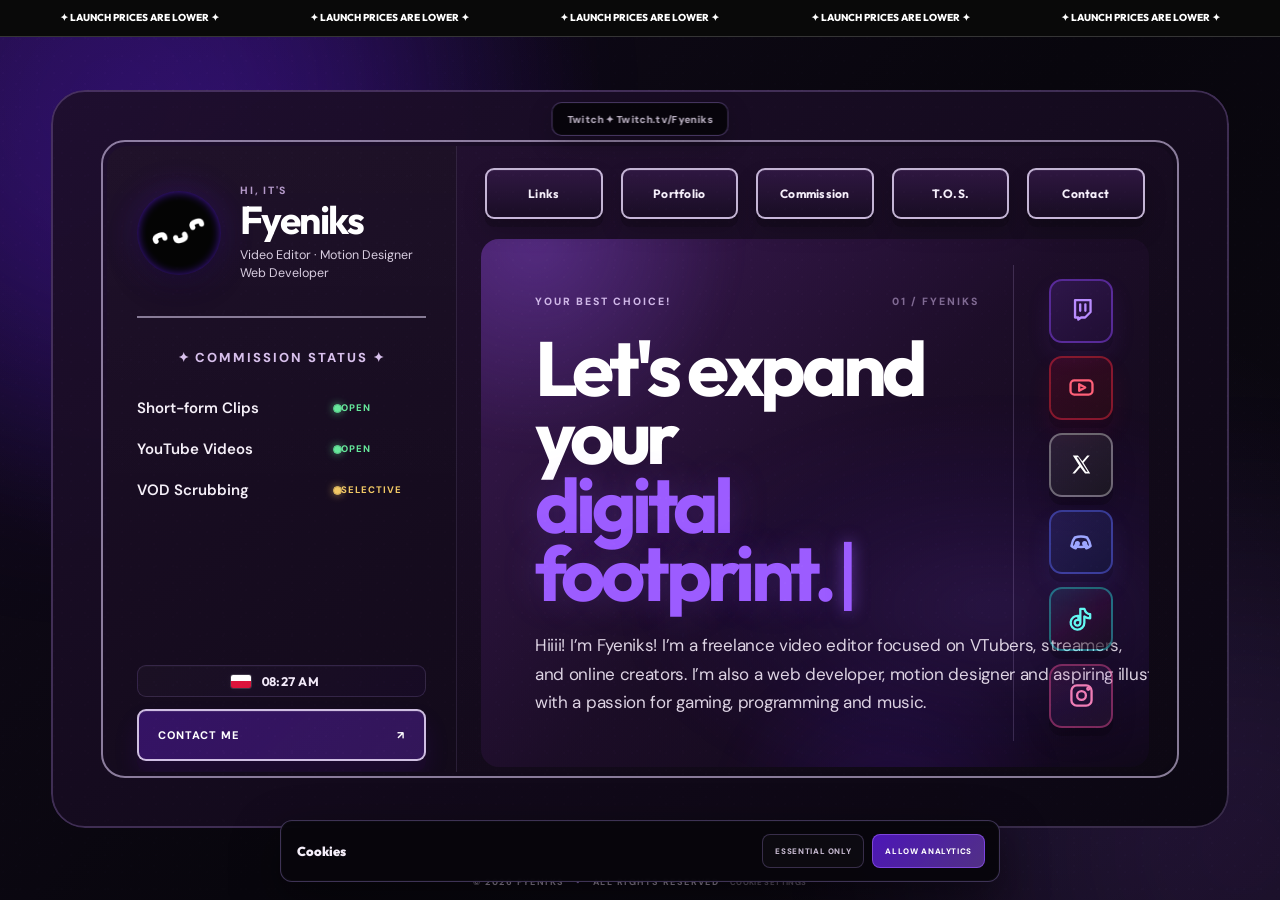
==== commit 49770e02: "V2" ====
--- a/index.html
+++ b/index.html
@@ -1,93 +1,97 @@
 <!doctype html>
 <html lang="en">
-<head>
-  <meta charset="utf-8">
-  <meta name="viewport" content="width=device-width, initial-scale=1">
-  <meta name="description" content="Fyeniks — video editor for VTubers, streamers and online creators.">
-  <title>✦ Fyeniks ✦ </title>
-  <link rel="icon" type="image/png" href="assets/favicon.png?v=99">
-  <link rel="shortcut icon" href="assets/favicon.ico?v=99">
-  <link rel="stylesheet" href="style.css?v=99">
-</head>
-<body class="single-page-home">
-  <a class="launch-promo" href="commission.html" aria-label="View launch commission pricing"></a>
-  <div class="ambient ambient-1"></div>
-  <div class="ambient ambient-2"></div>
-  <div class="grain"></div>
-  <div class="cursor-glow" id="cursorGlow" aria-hidden="true"></div>
+  <head>
+    <meta charset="utf-8" />
+    <meta name="viewport" content="width=device-width, initial-scale=1" />
+    <meta name="description" content="Fyeniks — video editor for VTubers, streamers and online creators." />
+    <title>✦ Fyeniks ✦</title>
+    <link rel="icon" type="image/png" href="assets/favicon.png?v=122" />
+    <link rel="shortcut icon" href="assets/favicon.ico?v=122" />
+    <link rel="stylesheet" href="style.css?v=122" />
+  </head>
+  <body class="single-page-home">
+    <a class="launch-promo" href="commission.html" aria-label="View launch commission pricing"></a>
+    <div class="ambient ambient-1"></div>
+    <div class="ambient ambient-2"></div>
+    <div class="grain"></div>
+    <div class="cursor-glow" id="cursorGlow" aria-hidden="true"></div>
 
-  <main>
-    <section class="hub-section" aria-label="Fyeniks hub">
-      <div class="hub-stage">
-        <a class="hub-twitch-status is-loading" id="hubTwitchStatus" href="https://twitch.tv/fyeniks" target="_blank" rel="noopener noreferrer" aria-label="Fyeniks Twitch status">
-          <i class="hub-twitch-dot" aria-hidden="true"></i>
-          <span class="hub-twitch-text" data-twitch-text>Checking ✦ Twitch.tv/Fyeniks</span>
-        </a>
+    <main>
+      <section class="hub-section" aria-label="Fyeniks hub">
+        <div class="hub-stage">
+          <div class="hub-assembly" id="hubCard">
+            <div class="hub-backplate" aria-hidden="true"></div>
 
-        <div class="hub-assembly" id="hubCard">
-          <div class="hub-backplate" aria-hidden="true"></div>
+            <a
+              class="hub-twitch-status is-loading"
+              id="hubTwitchStatus"
+              href="https://twitch.tv/fyeniks"
+              target="_blank"
+              rel="noopener noreferrer"
+              aria-label="Fyeniks Twitch status"
+            >
+              <i class="hub-twitch-dot" aria-hidden="true"></i>
+              <span class="hub-twitch-text" data-twitch-text>Checking ✦ Twitch.tv/Fyeniks</span>
+            </a>
 
-          <div class="hub-panels">
-            <aside class="hub-left-panel">
-              <div class="brand-block">
-                <img class="brand-avatar" src="assets/avatar.png" alt="Fyeniks avatar">
-                <div class="brand-copy">
-                  <span class="profile-kicker" data-profile-kicker></span>
-                  <h1 data-brand></h1>
-                  <p data-role-line></p>
+            <div class="hub-panels">
+              <aside class="hub-left-panel">
+                <div class="brand-block">
+                  <img class="brand-avatar" src="assets/avatar.png" alt="Fyeniks avatar" />
+                  <div class="brand-copy">
+                    <span class="profile-kicker" data-profile-kicker></span>
+                    <h1 data-brand></h1>
+                    <p data-role-line></p>
+                  </div>
                 </div>
-              </div>
 
-              <div class="sidebar-section">
-                <span class="sidebar-label">✦ COMMISSION STATUS ✦</span>
-                <div class="service-list" id="service-list"></div>
-              </div>
+                <div class="sidebar-section">
+                  <span class="sidebar-label">✦ COMMISSION STATUS ✦</span>
+                  <div class="service-list" id="service-list"></div>
+                </div>
 
-              <div class="hub-local-time" aria-label="Local time in Poland">
-                <span class="hub-local-flag" aria-hidden="true"><i></i><i></i></span>
-                <strong class="hub-local-clock" id="hubLocalTime">--:-- --</strong>
-              </div>
+                <div class="hub-local-time" aria-label="Local time in Poland">
+                  <span class="hub-local-flag" aria-hidden="true"><i></i><i></i></span>
+                  <strong class="hub-local-clock" id="hubLocalTime">--:-- --</strong>
+                </div>
 
-              <a class="contact-button" href="contact.html">CONTACT ME <span>↗</span></a>
-            </aside>
+                <a class="contact-button" href="contact.html">CONTACT ME <span>↗</span></a>
+              </aside>
 
-            <section class="hub-right-panel">
-              <nav class="hub-nav hub-nav-inline" id="site-nav" aria-label="Main navigation"></nav>
+              <section class="hub-right-panel">
+                <nav class="hub-nav hub-nav-inline" id="site-nav" aria-label="Main navigation"></nav>
 
-              <div class="about-window">
-                <div class="about-orb about-orb-1" aria-hidden="true"></div>
-                <div class="about-orb about-orb-2" aria-hidden="true"></div>
-                <div class="about-grid" aria-hidden="true"></div>
+                <div class="about-window">
+                  <div class="about-orb about-orb-1" aria-hidden="true"></div>
+                  <div class="about-orb about-orb-2" aria-hidden="true"></div>
+                  <div class="about-grid" aria-hidden="true"></div>
 
-                <div class="about-copy">
-                  <div class="about-topline">
-                    <span data-eyebrow></span>
-                    <span class="about-index" data-about-index></span>
+                  <div class="about-copy">
+                    <div class="about-topline">
+                      <span data-eyebrow></span>
+                      <span class="about-index" data-about-index></span>
+                    </div>
+
+                    <h2 data-about-title></h2>
+                    <p class="about-lead" data-about></p>
                   </div>
 
-                  <h2 data-about-title></h2>
-                  <p class="about-lead" data-about></p>
-
+                  <aside class="about-side" aria-label="Fyeniks social links">
+                    <div class="about-social-list" id="about-socials"></div>
+                  </aside>
                 </div>
-
-                <aside class="about-side" aria-label="Fyeniks social links">
-                  <div class="about-social-list" id="about-socials"></div>
-                </aside>
-              </div>
-            </section>
+              </section>
+            </div>
           </div>
         </div>
+      </section>
+    </main>
 
-        <nav class="hub-nav hub-nav-floating" id="site-nav-floating" aria-label="Main navigation"></nav>
-      </div>
-    </section>
-  </main>
+    <footer class="home-footer" aria-label="Site footer">
+      © <span data-current-year></span> FYENIKS <span class="footer-dot">•</span> ALL RIGHTS RESERVED
+    </footer>
 
-  <footer class="home-footer" aria-label="Site footer">
-    © <span data-current-year></span> FYENIKS <span class="footer-dot">•</span> ALL RIGHTS RESERVED
-  </footer>
-
-  <script src="site-config.js?v=99"></script>
-  <script src="app.js?v=99"></script>
-</body>
+    <script src="site-config.js?v=122"></script>
+    <script src="app.js?v=122"></script>
+  </body>
 </html>
--- a/style.css
+++ b/style.css
@@ -1,754 +1,6143 @@
-@import url('https://fonts.googleapis.com/css2?family=DM+Sans:wght@400;500;600;700&family=Outfit:wght@500;600;700;800&display=swap');
+@import url("https://fonts.googleapis.com/css2?family=DM+Sans:wght@400;500;600;700&family=Outfit:wght@500;600;700;800&display=swap");
 
 :root{
-  --bg:#08060d;
-  --panel:#120b1a;
-  --panel-2:#1b1027;
-  --accent:#671dfa;
-  --accent-2:#9c5cff;
-  --accent-3:#c79dff;
-  --text:#fff;
-  --muted:#b9adc5;
-  --muted-2:#81738e;
-  --line:rgba(203,174,255,.12);
-  --open:#66e89b;
-  --selective:#f1c865;
-  --closed:#ef6d7c;
-  --shadow:0 38px 100px rgba(24,5,42,.56);
-}
-
-*{box-sizing:border-box}
-html,body{margin:0;width:100%;min-height:100%}
-body{font-family:'DM Sans',sans-serif;color:var(--text);background:var(--bg);overflow-x:hidden}
-a{color:inherit}
-button{font:inherit}
-img{max-width:100%}
+  --bg: #08060d;
+  --panel: #120b1a;
+  --panel-2: #1b1027;
+  --accent: #671dfa;
+  --accent-2: #9c5cff;
+  --accent-3: #c79dff;
+  --text: #fff;
+  --muted: #b9adc5;
+  --muted-2: #81738e;
+  --line: rgba(203, 174, 255, 0.12);
+  --open: #66e89b;
+  --selective: #f1c865;
+  --closed: #ef6d7c;
+  --shadow: 0 38px 100px rgba(24, 5, 42, 0.56);
+}
+
+*{
+  box-sizing: border-box;
+}
+
+html,body{
+  margin: 0;
+  width: 100%;
+  min-height: 100%;
+}
+
+body{
+  font-family: "DM Sans", sans-serif;
+  color: var(--text);
+  background: var(--bg);
+  overflow-x: hidden;
+}
+
+a{
+  color: inherit;
+}
+
+button{
+  font: inherit;
+}
+
+img{
+  max-width: 100%;
+}
 
 .grain{
-  position:fixed;inset:0;pointer-events:none;z-index:50;opacity:.045;
+  position: fixed;
+  inset: 0;
+  pointer-events: none;
+  opacity: 0.045;
   background-image:
-    radial-gradient(circle at 20% 30%,#fff 0 1px,transparent 1.2px),
-    radial-gradient(circle at 70% 65%,#fff 0 .8px,transparent 1px);
-  background-size:17px 17px,23px 23px;
-  mix-blend-mode:soft-light;
-}
-.ambient{position:fixed;border-radius:50%;filter:blur(120px);pointer-events:none;z-index:0}
-.ambient-1{width:48vw;height:48vw;left:-15vw;top:-16vw;background:#671dfa;opacity:.23}
-.ambient-2{width:42vw;height:42vw;right:-18vw;bottom:-17vw;background:#a257ff;opacity:.10}
+    radial-gradient(circle at 20% 30%, #fff 0 1px, transparent 1.2px),
+    radial-gradient(circle at 70% 65%, #fff 0 0.8px, transparent 1px);
+  background-size:
+    17px 17px,
+    23px 23px;
+  mix-blend-mode: soft-light;
+}
+
+.ambient{
+  position: fixed;
+  border-radius: 50%;
+  filter: blur(120px);
+  pointer-events: none;
+  z-index: 0;
+}
+
+.ambient-1{
+  width: 48vw;
+  height: 48vw;
+  left: -15vw;
+  top: -16vw;
+  background: #671dfa;
+  opacity: 0.23;
+}
+
+.ambient-2{
+  width: 42vw;
+  height: 42vw;
+  right: -18vw;
+  bottom: -17vw;
+  background: #a257ff;
+  opacity: 0.1;
+}
+
+.single-page-home{
+  background:
+    radial-gradient(circle at 18% 22%, rgba(103, 29, 250, 0.23), transparent 31%),
+    radial-gradient(circle at 82% 74%, rgba(156, 92, 255, 0.09), transparent 30%),
+    linear-gradient(135deg, #130b1d 0%, #08060d 52%, #0d0913 100%);
+}
+
+.hub-section{
+  position: relative;
+  width: 100vw;
+  height: 100vh;
+  display: grid;
+  place-items: center;
+  padding: 24px;
+}
+
+.hub-stage{
+  position: relative;
+  width: min(1540px, 92vw);
+  height: min(740px, 82vh);
+  perspective: 1700px;
+}
+
+.hub-assembly{
+  position: absolute;
+  inset: 0;
+  transform-style: preserve-3d;
+  will-change: transform;
+  overflow: hidden;
+  border-radius: 34px;
+}
+
+.hub-assembly::before,.hub-assembly::after{
+  content: "";
+  position: absolute;
+  pointer-events: none;
+  box-sizing: border-box;
+  z-index: 30;
+}
+
+.hub-assembly::before{
+  inset: 0;
+  border: 2.5px solid rgba(199, 157, 255, 0.24);
+  border-radius: 34px;
+}
+
+.hub-assembly::after{
+  inset: 50px;
+  border: 2.5px solid rgba(232, 215, 255, 0.74);
+  border-radius: 24px;
+}
+
+.hub-backplate{
+  position: absolute;
+  inset: 0;
+}
+
+.hub-panels{
+  position: absolute;
+  inset: 56px;
+  z-index: 2;
+  display: grid;
+  grid-template-columns: 350px minmax(0, 1fr);
+  min-width: 0;
+  overflow: hidden;
+  border-radius: 20px;
+  background: linear-gradient(145deg, rgba(28, 14, 39, 0.98), rgba(13, 8, 19, 0.99));
+}
+
+.hub-left-panel{
+  min-width: 0;
+  padding: 38px 30px 30px;
+  display: flex;
+  flex-direction: column;
+  border-right: 1px solid var(--line);
+  background: linear-gradient(180deg, rgba(255, 255, 255, 0.015), transparent 58%);
+}
+
+.brand-block{
+  display: grid;
+  grid-template-columns: 84px 1fr;
+  gap: 19px;
+  align-items: center;
+}
+
+.brand-block::after{
+  content: "";
+  grid-column: 1/-1;
+  height: 2px;
+  margin-top: 14px;
+  background: rgba(235, 222, 255, 0.52);
+}
+
+.brand-avatar{
+  width: 84px;
+  height: 84px;
+  display: block;
+  object-fit: cover;
+  border-radius: 50%;
+  box-shadow:
+    0 12px 30px rgba(0, 0, 0, 0.28),
+    0 0 34px rgba(103, 29, 250, 0.22);
+}
+
+.profile-kicker{
+  display: block;
+  color: #b59aca;
+  font-size: 10.5px;
+  font-weight: 800;
+  letter-spacing: 0.17em;
+  text-transform: uppercase;
+}
+
+.brand-copy h1{
+  margin: 3px 0 7px;
+  font-family: Outfit, sans-serif;
+  font-size: 39px;
+  line-height: 1;
+  letter-spacing: -0.04em;
+}
+
+.brand-copy p{
+  margin: 0;
+  color: #d8cde0;
+  font-size: 12.5px;
+  line-height: 1.62;
+}
+
+.sidebar-section{
+  margin-top: 31px;
+  min-height: 0;
+}
+
+.sidebar-label{
+  display: block;
+  margin-bottom: 22px;
+  text-align: center;
+  color: #d8c0ec;
+  font-size: 13px;
+  font-weight: 800;
+  letter-spacing: 0.15em;
+}
+
+.service-list{
+  display: grid;
+  min-height: 0;
+}
+
+.service-row{
+  display: flex;
+  align-items: center;
+  justify-content: space-between;
+  gap: 15px;
+  padding: clamp(6.5px, calc(15px - (var(--service-count, 4) * 0.75px)), 10.5px) 0;
+  color: #f5eff8;
+  font-size: clamp(12.5px, calc(18px - (var(--service-count, 4) * 0.75px)), 15px);
+  font-weight: 600;
+}
+
+.service-name{
+  min-width: 0;
+}
+
+.service-status{
+  display: inline-flex;
+  align-items: center;
+  justify-content: flex-start;
+  gap: 0;
+  width: 92px;
+  margin-left: auto;
+  font-size: 9.5px;
+  font-weight: 800;
+  letter-spacing: 0.11em;
+  white-space: nowrap;
+}
+
+.status-dot{
+  position: relative;
+  width: 7px;
+  height: 7px;
+  border-radius: 50%;
+  display: inline-block;
+  flex: 0 0 auto;
+  background: currentColor;
+  box-shadow: 0 0 9px currentColor;
+}
+
+.status-dot::after{
+  content: "";
+  position: absolute;
+  inset: -1px;
+  border: 1px solid currentColor;
+  border-radius: 50%;
+  animation: statusPing 1.65s cubic-bezier(0.15, 0.65, 0.35, 1) infinite;
+}
+
+.status-open{
+  color: var(--open);
+}
+
+.status-selective{
+  color: var(--selective);
+}
+
+.status-closed{
+  color: var(--closed);
+}
+
+@keyframes statusPing {
+  0% {
+    transform: scale(0.8);
+    opacity: 0.9;
+  }
+
+  75%,
+  100% {
+    transform: scale(3.15);
+    opacity: 0;
+  }
+}
+
+.contact-button{
+  margin-top: auto;
+  display: flex;
+  align-items: center;
+  justify-content: space-between;
+  gap: 18px;
+  padding: 17px 19px;
+  border: 2px solid rgba(242, 229, 255, 0.82);
+  border-radius: 9px;
+  text-decoration: none;
+  background: linear-gradient(135deg, rgba(72, 24, 145, 0.62), rgba(86, 36, 158, 0.48));
+  box-shadow:
+    0 10px 0 rgba(30, 10, 48, 0.38),
+    0 14px 26px rgba(103, 29, 250, 0.1),
+    inset 0 1px 0 rgba(255, 255, 255, 0.08);
+  font-size: 11px;
+  font-weight: 800;
+  letter-spacing: 0.08em;
+  transition:
+    background 0.18s ease,
+    border-color 0.18s ease,
+    box-shadow 0.18s ease;
+}
+
+.contact-button:hover{
+  background: linear-gradient(135deg, rgba(121, 50, 255, 0.96), rgba(144, 76, 255, 0.74));
+  border-color: #fff;
+  box-shadow:
+    0 10px 0 rgba(30, 10, 48, 0.38),
+    0 18px 34px rgba(103, 29, 250, 0.27),
+    inset 0 1px 0 rgba(255, 255, 255, 0.14);
+}
+
+.hub-right-panel{
+  min-width: 0;
+  padding: 22px 24px 24px;
+  display: flex;
+  flex-direction: column;
+  gap: 20px;
+  background: linear-gradient(150deg, rgba(58, 24, 82, 0.25), rgba(31, 14, 45, 0.07) 55%, transparent);
+}
+
+.hub-nav{
+  position: relative;
+  z-index: 12;
+  display: grid;
+  grid-template-columns: repeat(5, minmax(0, 1fr));
+  gap: 18px;
+  padding: 0 4px;
+  isolation: isolate;
+}
+
+.hub-nav a{
+  position: relative;
+  padding: 16px 12px;
+  text-align: center;
+  text-decoration: none;
+  border: 2px solid rgba(238, 223, 255, 0.8);
+  border-radius: 9px;
+  color: #f4eef9;
+  background: linear-gradient(180deg, rgba(50, 25, 69, 0.88), rgba(25, 13, 36, 0.82));
+  box-shadow:
+    0 8px 0 rgba(8, 4, 13, 0.25),
+    0 12px 22px rgba(0, 0, 0, 0.18),
+    inset 0 1px 0 rgba(255, 255, 255, 0.055);
+  font-family: Outfit, sans-serif;
+  font-size: 12px;
+  font-weight: 700;
+  letter-spacing: 0.02em;
+  transition:
+    border-color 0.18s ease,
+    background 0.18s ease,
+    box-shadow 0.18s ease,
+    color 0.18s ease;
+}
+
+.hub-nav a:hover{
+  color: #fff;
+  border-color: rgba(255, 255, 255, 0.96);
+  background: linear-gradient(180deg, rgba(50, 25, 69, 0.92), rgba(25, 13, 36, 0.88));
+  box-shadow:
+    0 8px 0 rgba(8, 4, 13, 0.25),
+    0 0 0 1px rgba(156, 92, 255, 0.16),
+    0 12px 30px rgba(103, 29, 250, 0.24),
+    inset 0 1px 0 rgba(255, 255, 255, 0.07);
+}
+
+.hub-nav-inline{
+  visibility: visible;
+  pointer-events: auto;
+}
+
+.hub-nav-inline a{
+  pointer-events: auto;
+}
+
+.hub-nav-floating{
+  position: absolute;
+  z-index: 80;
+  top: 78px;
+  left: 434px;
+  right: 84px;
+}
+
+.hub-nav-floating{
+  display: none !important;
+}
+
+.hub-nav-floating a{
+  pointer-events: auto;
+  color: transparent;
+  border-color: transparent;
+  background: transparent;
+  box-shadow: none;
+  text-shadow: none;
+}
+
+.hub-nav-floating a:hover,.hub-nav-floating a:focus-visible{
+  color: transparent;
+  border-color: transparent;
+  background: transparent;
+  box-shadow: none;
+  outline: none;
+}
+
+.hub-nav-inline a.is-nav-hovered,.hub-nav-inline a.is-nav-focused{
+  color: #fff;
+  border-color: rgba(255, 255, 255, 0.96);
+  background: linear-gradient(180deg, rgba(50, 25, 69, 0.92), rgba(25, 13, 36, 0.88));
+  box-shadow:
+    0 8px 0 rgba(8, 4, 13, 0.25),
+    0 0 0 1px rgba(156, 92, 255, 0.16),
+    0 12px 30px rgba(103, 29, 250, 0.24),
+    inset 0 1px 0 rgba(255, 255, 255, 0.07);
+}
+
+.about-window{
+  position: relative;
+  flex: 1;
+  min-height: 0;
+  display: grid;
+  grid-template-columns: minmax(0, 1fr) 136px;
+  overflow: hidden;
+  border-radius: 18px;
+  background: linear-gradient(
+    135deg,
+    rgba(73, 31, 103, 0.68),
+    rgba(34, 15, 48, 0.56) 50%,
+    rgba(15, 8, 21, 0.78)
+  );
+}
+
+.about-grid{
+  position: absolute;
+  inset: 0;
+  opacity: 0.08;
+  background-image:
+    linear-gradient(rgba(255, 255, 255, 0.05) 1px, transparent 1px),
+    linear-gradient(90deg, rgba(255, 255, 255, 0.05) 1px, transparent 1px);
+  background-size: 52px 52px;
+  mask-image: linear-gradient(90deg, rgba(0, 0, 0, 0.8), transparent 80%);
+}
+
+.about-orb{
+  position: absolute;
+  border-radius: 50%;
+  filter: blur(12px);
+  pointer-events: none;
+}
+
+.about-orb-1{
+  width: 430px;
+  height: 430px;
+  left: -160px;
+  top: -210px;
+  background: radial-gradient(circle, rgba(156, 92, 255, 0.28), transparent 66%);
+}
+
+.about-orb-2{
+  width: 360px;
+  height: 360px;
+  right: 80px;
+  bottom: -230px;
+  background: radial-gradient(circle, rgba(103, 29, 250, 0.15), transparent 68%);
+}
+
+.about-copy{
+  position: relative;
+  z-index: 2;
+  padding: 56px 54px 50px;
+  display: flex;
+  flex-direction: column;
+  justify-content: center;
+  min-width: 0;
+}
+
+.about-topline{
+  display: flex;
+  justify-content: space-between;
+  align-items: center;
+  gap: 20px;
+  margin-bottom: 26px;
+  color: #d0b8e8;
+  font-size: 10.5px;
+  font-weight: 800;
+  letter-spacing: 0.19em;
+}
+
+.about-index{
+  color: #806a93;
+  white-space: nowrap;
+}
+
+.about-copy h2{
+  max-width: 900px;
+  margin: 0;
+  font-family: Outfit, sans-serif;
+  font-size: clamp(68px, 6vw, 98px);
+  line-height: 0.89;
+  letter-spacing: -0.06em;
+}
+
+.about-copy h2 em{
+  font-style: normal;
+  color: var(--accent-2);
+  text-shadow: 0 0 38px rgba(156, 92, 255, 0.22);
+}
+
+.about-lead{
+  margin: 29px 0 0;
+  color: #ddd3e3;
+}
+
+.about-side{
+  position: relative;
+  z-index: 3;
+  margin: 26px 22px 26px 0;
+  padding-left: 22px;
+  border-left: 1px solid rgba(214, 188, 255, 0.18);
+  display: flex;
+  align-items: center;
+  justify-content: center;
+  min-width: 0;
+}
+
+.about-social-list{
+  display: grid;
+  gap: 13px;
+  justify-items: center;
+}
+
+.about-social{
+  width: 64px;
+  height: 64px;
+  display: grid;
+  place-items: center;
+  border: 2px solid rgba(231, 215, 255, 0.62);
+  border-radius: 13px;
+  text-decoration: none;
+  background: linear-gradient(145deg, rgba(55, 27, 78, 0.78), rgba(22, 11, 32, 0.72));
+  box-shadow:
+    0 8px 0 rgba(8, 4, 13, 0.22),
+    0 12px 24px rgba(0, 0, 0, 0.16);
+  transition:
+    border-color 0.18s ease,
+    background 0.18s ease,
+    box-shadow 0.18s ease;
+}
+
+.about-social:hover{
+  border-color: #fff;
+  background: linear-gradient(145deg, rgba(105, 49, 154, 0.84), rgba(45, 18, 69, 0.84));
+  box-shadow:
+    0 8px 0 rgba(8, 4, 13, 0.22),
+    0 16px 30px rgba(103, 29, 250, 0.2);
+}
+
+.social-icon,.link-card-icon,.contact-icon{
+  display: grid;
+  place-items: center;
+  border-radius: 9px;
+  background: rgba(103, 29, 250, 0.16);
+}
+
+.social-icon{
+  width: 100%;
+  height: 100%;
+  background: transparent;
+}
+
+.social-icon svg{
+  width: 31px;
+  height: 31px;
+}
+
+.social-icon svg,.link-card-icon svg,.contact-icon svg{
+  fill: none;
+  stroke: #f6efff;
+  stroke-width: 1.8;
+  stroke-linecap: round;
+  stroke-linejoin: round;
+}
+
+.link-card-icon svg,.contact-icon svg{
+  width: 18px;
+  height: 18px;
+}
+
+.subpage-body{
+  min-height: 100vh;
+  background:
+    radial-gradient(circle at 70% 12%, rgba(103, 29, 250, 0.14), transparent 30%),
+    linear-gradient(180deg, #100817, #08060d);
+}
+
+.subpage{
+  position: relative;
+  z-index: 1;
+  min-height: 100vh;
+  padding: 28px 18px 42px;
+}
+
+.sub-wrap{
+  width: min(1180px, 100%);
+  margin: 0 auto;
+}
+
+.subnav{
+  display: flex;
+  align-items: center;
+  justify-content: space-between;
+  gap: 20px;
+}
+
+.sub-brand{
+  display: flex;
+  align-items: center;
+  gap: 10px;
+  text-decoration: none;
+  font-family: Outfit, sans-serif;
+}
+
+.sub-brand-avatar{
+  width: 38px;
+  height: 38px;
+  object-fit: cover;
+  border-radius: 50%;
+  display: block;
+}
+
+.sub-brand b{
+  font-size: 16px;
+}
+
+.back{
+  display: inline-flex;
+  padding: 10px 14px;
+  border: 1.5px solid rgba(226, 205, 255, 0.52);
+  border-radius: 11px;
+  text-decoration: none;
+  color: #eee5f7;
+  font-size: 11px;
+  background: linear-gradient(180deg, rgba(48, 24, 67, 0.72), rgba(23, 12, 33, 0.7));
+  box-shadow: 0 7px 0 rgba(5, 3, 9, 0.22);
+  transition: 0.18s ease;
+}
+
+.back:hover{
+  transform: translateY(-2px);
+  border-color: #fff;
+  background: rgba(103, 29, 250, 0.2);
+}
+
+.sub-card{
+  margin-top: 24px;
+  padding: 42px;
+  border-radius: 26px;
+  background: linear-gradient(145deg, rgba(28, 14, 40, 0.9), rgba(13, 7, 19, 0.94));
+  box-shadow: 0 28px 80px rgba(25, 6, 55, 0.28);
+}
+
+.page-heading{
+  max-width: 860px;
+}
+
+.page-heading > span{
+  display: block;
+  margin-bottom: 8px;
+  color: #b08dff;
+  font-size: 9px;
+  font-weight: 800;
+  letter-spacing: 0.2em;
+}
+
+.page-heading h1{
+  margin: 0;
+  font-family: Outfit, sans-serif;
+  font-size: clamp(50px, 7vw, 86px);
+  line-height: 0.94;
+  letter-spacing: -0.055em;
+}
+
+.page-heading p{
+  max-width: 760px;
+  margin: 16px 0 0;
+  color: #c7bbd0;
+  font-size: 15px;
+  line-height: 1.75;
+}
+
+.section-title{
+  display: flex;
+  align-items: center;
+  gap: 13px;
+  margin: 48px 0 17px;
+  padding-top: 28px;
+  border-top: 1px solid var(--line);
+}
+
+.section-title span{
+  color: #8b70a8;
+  font-size: 9px;
+  font-weight: 800;
+  letter-spacing: 0.18em;
+}
+
+.section-title h2{
+  margin: 0;
+  font-family: Outfit, sans-serif;
+  font-size: 28px;
+}
+
+footer{
+  padding: 20px 4px 0;
+  text-align: center;
+  color: #6f6279;
+  font-size: 10px;
+}
+
+.links-grid{
+  display: grid;
+  margin-top: 32px;
+}
+
+.link-card{
+  display: grid;
+  grid-template-columns: 50px minmax(0, 1fr) auto;
+  gap: 15px;
+  align-items: center;
+  padding: 17px;
+  text-decoration: none;
+  transition: 0.18s ease;
+}
+
+.link-card-icon{
+  width: 50px;
+  height: 50px;
+  border-radius: 12px;
+}
+
+.link-card-icon svg{
+  width: 22px;
+  height: 22px;
+}
+
+.link-card small{
+  display: block;
+  color: #9d87b4;
+  font-size: 9px;
+  font-weight: 800;
+  letter-spacing: 0.12em;
+}
+
+.link-card strong{
+  display: block;
+  margin-top: 4px;
+  font-size: 14px;
+  overflow-wrap: anywhere;
+}
+
+.link-card b{
+  color: #8e76a8;
+  font-size: 13px;
+}
+
+.works-grid{
+  display: grid;
+  grid-template-columns: repeat(auto-fit, minmax(min(100%, 280px), 1fr));
+  gap: 12px;
+  margin-top: 31px;
+}
+
+.work-card{
+  overflow: hidden;
+  border-radius: 16px;
+  background: rgba(255, 255, 255, 0.025);
+}
+
+.work-media{
+  position: relative;
+  display: block;
+  aspect-ratio: 16/9;
+  overflow: hidden;
+  background: #0c0811;
+}
+
+.work-media img{
+  width: 100%;
+  height: 100%;
+  object-fit: cover;
+  display: block;
+  transition: transform 0.25s ease;
+  filter: saturate(0.94);
+}
+
+.work-media:hover img{
+  transform: scale(1.035);
+}
+
+.work-media:after{
+  content: "";
+  position: absolute;
+  inset: 0;
+  background: linear-gradient(180deg, transparent 42%, rgba(0, 0, 0, 0.68));
+}
+
+.play{
+  position: absolute;
+  left: 13px;
+  bottom: 13px;
+  z-index: 2;
+  width: 34px;
+  height: 34px;
+  border-radius: 50%;
+  display: grid;
+  place-items: center;
+  background: rgba(103, 29, 250, 0.9);
+  font-size: 11px;
+  box-shadow: 0 10px 24px rgba(0, 0, 0, 0.28);
+}
+
+.creator{
+  position: absolute;
+  right: 12px;
+  bottom: 15px;
+  z-index: 2;
+  font-size: 9px;
+  font-weight: 800;
+  letter-spacing: 0.06em;
+}
+
+.work-info{
+  padding: 15px;
+}
+
+.work-info h2{
+  min-height: 42px;
+  margin: 0 0 11px;
+  font-size: 14px;
+  line-height: 1.5;
+}
+
+.work-info a{
+  color: #bda8ff;
+  font-size: 9px;
+  font-weight: 800;
+  text-decoration: none;
+  letter-spacing: 0.06em;
+}
+
+.services-grid{
+  display: grid;
+  grid-template-columns: repeat(auto-fit, minmax(min(100%, 245px), 1fr));
+  gap: 10px;
+}
+
+.service-card,.process-card,.tos-card{
+  padding: 21px;
+  border-radius: 14px;
+  background: rgba(255, 255, 255, 0.025);
+}
+
+.service-card-top{
+  display: flex;
+  align-items: center;
+  justify-content: space-between;
+  gap: 10px;
+}
+
+.service-card-top > span,.tos-card > span{
+  display: block;
+  color: #8f72ac;
+  font-size: 9px;
+  font-weight: 800;
+  letter-spacing: 0.14em;
+}
+
+.service-card h3,.process-card h3{
+  margin: 11px 0 9px;
+  font-family: Outfit, sans-serif;
+  font-size: 23px;
+}
+
+.service-card p,.process-card p,.tos-card p{
+  margin: 0;
+  color: #ad9fba;
+  font-size: 12px;
+  line-height: 1.7;
+}
+
+.notes-grid{
+  display: grid;
+  grid-template-columns: repeat(auto-fit, minmax(min(100%, 210px), 1fr));
+  gap: 8px;
+}
+
+.note-card{
+  padding: 16px;
+  background: rgba(255, 255, 255, 0.022);
+}
+
+.note-card span{
+  display: block;
+  color: #8f79a5;
+  font-size: 8px;
+  font-weight: 800;
+  letter-spacing: 0.13em;
+  text-transform: uppercase;
+}
+
+.note-card strong{
+  display: block;
+  margin-top: 8px;
+  color: #e6deeb;
+  font-size: 11px;
+  line-height: 1.45;
+}
+
+.process-grid{
+  display: grid;
+  grid-template-columns: repeat(auto-fit, minmax(min(100%, 245px), 1fr));
+  gap: 10px;
+}
+
+.card-kicker{
+  color: #9b7fba;
+  font-size: 8px;
+  font-weight: 800;
+  letter-spacing: 0.16em;
+  text-transform: uppercase;
+}
+
+.process-card > strong{
+  display: block;
+  margin-bottom: 9px;
+  color: #d9cfdf;
+  font-size: 10px;
+  line-height: 1.5;
+}
+
+
+
+
+
+
+
+
+
+
+
+.faq-list{
+  border-top: 1px solid var(--line);
+}
+
+.faq-item{
+  border-bottom: 1px solid var(--line);
+}
+
+.faq-item button{
+  width: 100%;
+  display: grid;
+  grid-template-columns: 44px 1fr 24px;
+  align-items: center;
+  gap: 12px;
+  padding: 18px 0;
+  border: 0;
+  background: transparent;
+  color: inherit;
+  text-align: left;
+  cursor: pointer;
+}
+
+.faq-item button span{
+  color: #9a7bb8;
+  font-size: 9px;
+  font-weight: 800;
+  letter-spacing: 0.12em;
+}
+
+.faq-item button b{
+  font-family: Outfit, sans-serif;
+  font-size: 18px;
+}
+
+.faq-item button em{
+  font-style: normal;
+  color: #b597d3;
+  font-size: 19px;
+}
+
+.faq-answer{
+  padding: 0 42px 19px 44px;
+  color: #b5a8bf;
+  font-size: 12px;
+  line-height: 1.8;
+}
+
+.tos-grid{
+  display: grid;
+  grid-template-columns: repeat(auto-fit, minmax(min(100%, 300px), 1fr));
+  gap: 10px;
+  margin-top: 31px;
+}
+
+.tos-card h2{
+  margin: 10px 0 9px;
+  font-family: Outfit, sans-serif;
+  font-size: 24px;
+}
+
+.tos-note{
+  margin-top: 22px;
+  padding: 16px 18px;
+  border-left: 2px solid rgba(156, 92, 255, 0.48);
+  background: rgba(103, 29, 250, 0.05);
+  color: #a99bb4;
+  font-size: 11px;
+  line-height: 1.7;
+}
+
+.contact-layout{
+  display: grid;
+  grid-template-columns: minmax(0, 1.15fr) minmax(300px, 0.85fr);
+  gap: 34px;
+  align-items: center;
+}
+
+.big-mail-button{
+  width: max-content;
+  margin-top: 27px;
+  display: flex;
+  align-items: center;
+  gap: 40px;
+  padding: 14px 17px;
+  border: 1.5px solid rgba(226, 205, 255, 0.58);
+  border-radius: 11px;
+  text-decoration: none;
+  background: linear-gradient(180deg, rgba(78, 34, 111, 0.74), rgba(37, 17, 54, 0.72));
+  box-shadow: 0 7px 0 rgba(5, 3, 9, 0.22);
+  font-size: 9px;
+  font-weight: 800;
+  letter-spacing: 0.08em;
+  transition: 0.18s ease;
+}
+
+.big-mail-button:hover{
+  transform: translateY(-2px);
+  border-color: #fff;
+}
+
+.contact-links{
+  display: grid;
+}
+
+.contact-link{
+  display: grid;
+  align-items: center;
+  text-decoration: none;
+  background: rgba(255, 255, 255, 0.02);
+}
+
+.contact-link:hover{
+  transform: translateX(3px);
+  background: rgba(103, 29, 250, 0.075);
+}
+
+.contact-link small{
+  display: block;
+  color: #9a83b0;
+  font-weight: 800;
+  letter-spacing: 0.12em;
+}
+
+.contact-link strong{
+  display: block;
+  overflow-wrap: anywhere;
+}
+
+@media (max-width: 1200px){
+  .hub-nav-floating{
+    top: 72px;
+    left: 398px;
+    right: 78px;
+  }
+
+  .hub-stage{
+    width: 95vw;
+    height: min(720px, 84vh);
+  }
+
+  .hub-panels{
+    grid-template-columns: 320px minmax(0, 1fr);
+    inset: 50px;
+  }
+
+  .hub-left-panel{
+    padding: 32px 25px 26px;
+  }
+
+  .brand-block{
+    grid-template-columns: 74px 1fr;
+  }
+
+  .brand-avatar{
+    width: 74px;
+    height: 74px;
+  }
+
+  .about-window{
+    grid-template-columns: minmax(0, 1fr) 122px;
+  }
+
+  .about-copy{
+    padding: 44px 36px 36px;
+  }
+
+  .about-side{
+    margin: 24px 18px 24px 0;
+    padding-left: 16px;
+  }
+
+  .about-copy h2{
+    font-size: clamp(58px, 5.6vw, 82px);
+  }
+}
+
+@media (max-width: 900px){
+  .single-page-home{
+    height: auto;
+    min-height: 100vh;
+    overflow: auto;
+  }
+
+  .hub-section{
+    height: auto;
+    min-height: 100vh;
+    padding: 28px 14px 44px;
+    display: block;
+  }
+
+  .hub-stage{
+    width: 100%;
+    height: auto;
+    perspective: none;
+  }
+
+  .hub-assembly{
+    position: relative;
+    inset: auto;
+    transform: none !important;
+  }
+
+  .hub-backplate{
+    inset: 0;
+    border-radius: 26px;
+  }
+
+  .hub-panels{
+    position: relative;
+    inset: auto;
+    margin: 36px;
+    grid-template-columns: 1fr;
+    border-radius: 18px;
+  }
+
+  .hub-left-panel{
+    border-right: 0;
+    border-bottom: 1px solid var(--line);
+    padding: 25px 23px;
+  }
+
+  .contact-button{
+    margin-top: 24px;
+  }
+
+  .hub-right-panel{
+    padding: 19px;
+  }
+
+  .hub-nav{
+    grid-template-columns: repeat(5, 1fr);
+    gap: 9px;
+  }
+
+  .hub-nav a{
+    font-size: 10px;
+    padding: 12px 5px;
+  }
+
+  .about-window{
+    grid-template-columns: 1fr;
+    min-height: 0;
+  }
+
+  .about-copy{
+    padding: 42px 30px 34px;
+  }
+
+  .about-side{
+    margin: 0 24px 24px;
+    padding: 20px 0 0;
+    border-left: 0;
+    border-top: 1px solid rgba(214, 188, 255, 0.16);
+  }
+
+  .about-social-list{
+    grid-template-columns: repeat(6, 58px);
+    gap: 10px;
+  }
+
+  .contact-layout{
+    grid-template-columns: 1fr;
+  }
+}
+
+@media (max-width: 650px){
+  .hub-section{
+    padding: 18px 10px 36px;
+  }
+
+  .hub-panels{
+    margin: 36px;
+  }
+
+  .brand-block{
+    grid-template-columns: 64px 1fr;
+  }
+
+  .brand-avatar{
+    width: 64px;
+    height: 64px;
+  }
+
+  .hub-nav{
+    grid-template-columns: repeat(2, 1fr);
+  }
+
+  .hub-nav a:last-child{
+    grid-column: 1/-1;
+  }
+
+  .about-copy{
+    padding: 34px 22px 29px;
+  }
+
+  .about-copy h2{
+    font-size: 49px;
+  }
+
+  .about-topline{
+    margin-bottom: 18px;
+    font-size: 9px;
+  }
+
+  .about-index{
+    display: none;
+  }
+
+  .about-lead{
+    font-size: 14.5px;
+  }
+
+  .about-side{
+    margin: 0 18px 20px;
+    padding: 17px 0 0;
+  }
+
+  .about-social-list{
+    grid-template-columns: repeat(3, minmax(54px, 1fr));
+    width: 100%;
+    gap: 10px;
+  }
+
+  .about-social{
+    width: 54px;
+    height: 54px;
+  }
+
+  .social-icon svg{
+    width: 26px;
+    height: 26px;
+  }
+
+  .subpage{
+    padding: 20px 12px 34px;
+  }
+
+  .sub-card{
+    padding: 25px 20px;
+    border-radius: 20px;
+  }
+
+  .page-heading h1{
+    font-size: 50px;
+  }
+
+  .page-heading p{
+    font-size: 13px;
+  }
+
+  .section-title{
+    margin-top: 37px;
+  }
+
+  
+
+  
+
+  .faq-item button{
+    grid-template-columns: 34px 1fr 20px;
+  }
+
+  .faq-item button b{
+    font-size: 16px;
+  }
+
+  .faq-answer{
+    padding-left: 34px;
+    padding-right: 4px;
+  }
+
+  .sub-brand b{
+    display: none;
+  }
+}
+
+html{
+  background: #08060d;
+}
+
+body.single-page-home{
+  position: relative;
+  isolation: isolate;
+  background:
+    radial-gradient(circle at 18% 22%, rgba(103, 29, 250, 0.23), transparent 31%),
+    radial-gradient(circle at 82% 74%, rgba(156, 92, 255, 0.09), transparent 30%),
+    linear-gradient(135deg, #130b1d 0%, #08060d 52%, #0d0913 100%);
+  background-attachment: fixed;
+}
+
+body.single-page-home::before{
+  content: "";
+  position: fixed;
+  inset: -2px;
+  z-index: -3;
+  pointer-events: none;
+  background:
+    radial-gradient(circle at 18% 22%, rgba(103, 29, 250, 0.23), transparent 31%),
+    radial-gradient(circle at 82% 74%, rgba(156, 92, 255, 0.09), transparent 30%),
+    linear-gradient(135deg, #130b1d 0%, #08060d 52%, #0d0913 100%);
+}
+
+.hub-backplate{
+  border: 0;
+  border-radius: 34px;
+  background: linear-gradient(145deg, rgba(31, 15, 45, 0.96), rgba(11, 7, 17, 0.98));
+  box-shadow:
+    0 0 36px rgba(132, 68, 255, 0.14),
+    var(--shadow);
+}
+
+.about-lead{
+  max-width: 100%;
+  font-size: 18.5px;
+  line-height: 1.86;
+}
+
+.cursor-glow{
+  position: absolute;
+  left: 0;
+  top: 0;
+  width: 360px;
+  height: 360px;
+  border-radius: 50%;
+  pointer-events: none;
+  z-index: 5;
+  opacity: 0;
+  transform: translate3d(-180px, -180px, 0);
+  background: radial-gradient(
+    circle,
+    rgba(151, 91, 255, 0.18) 0%,
+    rgba(103, 29, 250, 0.085) 30%,
+    rgba(103, 29, 250, 0.03) 54%,
+    transparent 72%
+  );
+  filter: blur(12px);
+  mix-blend-mode: screen;
+  will-change: transform, opacity;
+  transition: opacity 0.16s ease;
+}
+
+.cursor-glow.is-visible{
+  opacity: 0.68;
+}
+
+.hub-section{
+  z-index: 2;
+}
+
+.grain{
+  z-index: 40;
+}
+
+@media (max-width: 900px){
+  .hub-assembly::before{
+    border-radius: 26px;
+  }
+
+  .hub-assembly::after{
+    inset: 30px;
+    border-radius: 20px;
+  }
+
+  .cursor-glow{
+    display: none;
+  }
+
+  .about-lead{
+    font-size: 15.5px;
+  }
+}
+
+.home-footer{
+  position: fixed;
+  left: 50%;
+  bottom: 12px;
+  z-index: 12;
+  transform: translateX(-50%);
+  width: max-content;
+  max-width: calc(100vw - 32px);
+  color: rgba(222, 208, 233, 0.62);
+  font-size: 9px;
+  font-weight: 700;
+  letter-spacing: 0.16em;
+  text-align: center;
+  text-transform: uppercase;
+  pointer-events: none;
+  white-space: nowrap;
+}
+
+.home-footer .footer-dot{
+  display: inline-block;
+  margin: 0 8px;
+  color: rgba(199, 157, 255, 0.58);
+}
+
+@media (max-width: 900px){
+  .home-footer{
+    position: relative;
+    left: auto;
+    bottom: auto;
+    transform: none;
+    width: 100%;
+    max-width: none;
+    padding: 0 16px 22px;
+    font-size: 8px;
+    white-space: normal;
+    overflow-wrap: anywhere;
+  }
+
+  .cookie-settings-link{
+    display: inline-block;
+    margin-left: 4px;
+    white-space: nowrap;
+  }
+}
+
+.about-window::after{
+  content: "";
+  position: absolute;
+  width: 760px;
+  height: 420px;
+  left: 20%;
+  top: 30%;
+  pointer-events: none;
+  z-index: 1;
+  background: radial-gradient(
+    ellipse at center,
+    rgba(137, 69, 255, 0.16) 0%,
+    rgba(103, 29, 250, 0.065) 38%,
+    transparent 70%
+  );
+  filter: blur(12px);
+}
+
+.about-copy,.about-side{
+  position: relative;
+  z-index: 2;
+}
+
+.about-social{
+  position: relative;
+}
+
+.about-social::after{
+  content: attr(data-tooltip);
+  position: absolute;
+  right: calc(100% + 12px);
+  top: 50%;
+  transform: translate(6px, -50%);
+  padding: 7px 10px;
+  border: 1px solid rgba(211, 184, 255, 0.24);
+  border-radius: 7px;
+  background: rgba(13, 8, 20, 0.94);
+  box-shadow: 0 10px 26px rgba(0, 0, 0, 0.24);
+  color: #eee6f5;
+  font-size: 10px;
+  font-weight: 700;
+  letter-spacing: 0.04em;
+  white-space: nowrap;
+  opacity: 0;
+  visibility: hidden;
+  pointer-events: none;
+  transition:
+    opacity 0.14s ease,
+    transform 0.14s ease,
+    visibility 0.14s ease;
+}
+
+.about-social:hover::after,.about-social:focus-visible::after{
+  opacity: 1;
+  visibility: visible;
+  transform: translate(0, -50%);
+}
+
+@media (max-width: 900px){
+  .about-window::after{
+    width: 520px;
+    height: 330px;
+    left: 5%;
+    top: 28%;
+  }
+
+  .about-social::after{
+    display: none;
+  }
+}
+
+@media (max-width: 900px){
+  .hub-nav-floating{
+    display: none !important;
+  }
+
+  .hub-nav-inline{
+    visibility: visible;
+    pointer-events: auto;
+  }
+
+  .hub-nav-inline a{
+    pointer-events: auto;
+  }
+}
+
+.sub-card{
+  border: 1px solid rgba(199, 165, 255, 0.22);
+}
+
+.link-card,.work-card,.service-card,.note-card,.process-card,.tos-card,.contact-link{
+  border: 1px solid rgba(198, 164, 255, 0.26);
+  box-shadow: inset 0 0 0 1px rgba(255, 255, 255, 0.012);
+}
+
+.link-card:hover,.work-card:hover,.service-card:hover,.note-card:hover,.process-card:hover,.tos-card:hover,.contact-link:hover{
+  border-color: rgba(214, 188, 255, 0.48);
+}
+
+.links-grid{
+  grid-template-columns: repeat(3, minmax(0, 1fr));
+  gap: 12px;
+}
+
+.link-card{
+  min-height: 86px;
+  border-radius: 15px;
+  background: linear-gradient(145deg, rgba(255, 255, 255, 0.032), rgba(255, 255, 255, 0.018));
+  box-shadow:
+    inset 0 0 0 1px rgba(255, 255, 255, 0.012),
+    0 10px 24px rgba(0, 0, 0, 0.08);
+}
+
+.link-card:hover{
+  transform: translateY(-2px);
+  background: rgba(103, 29, 250, 0.075);
+  box-shadow:
+    inset 0 0 0 1px rgba(255, 255, 255, 0.018),
+    0 14px 30px rgba(0, 0, 0, 0.14);
+}
+
+@media (max-width: 900px){
+  .links-grid{
+    grid-template-columns: repeat(2, minmax(0, 1fr));
+  }
+}
+
+@media (max-width: 650px){
+  .links-grid{
+    grid-template-columns: 1fr;
+  }
+}
+
+.link-card-twitch,.link-card-youtube,.link-card-x{
+  border-width: 2px;
+}
+
+.link-card-twitch small{
+  color: #b995ff;
+}
+
+.link-card-twitch .link-card-icon svg{
+  stroke: #a970ff;
+}
+
+.link-card-youtube small{
+  color: #ff7d91;
+}
+
+.link-card-youtube .link-card-icon svg{
+  stroke: #ff3154;
+}
+
+.link-card-x small{
+  color: #f2f2f2;
+}
+
+.link-card-x .link-card-icon svg{
+  stroke: #fff;
+}
+
+.link-card[data-link-key="discord"]{
+  border-color: rgba(88, 101, 242, 0.52);
+  background: linear-gradient(145deg, rgba(88, 101, 242, 0.105), rgba(88, 101, 242, 0.022));
+  box-shadow:
+    inset 0 0 20px rgba(88, 101, 242, 0.035),
+    0 0 18px rgba(88, 101, 242, 0.045);
+}
+
+.link-card[data-link-key="discord"] .link-card-icon{
+  background: rgba(88, 101, 242, 0.15);
+}
+
+.link-card[data-link-key="discord"] .link-card-icon svg{
+  stroke: #8991ff;
+}
+
+.link-card[data-link-key="discord"] small{
+  color: #9da4ff;
+}
+
+.link-card[data-link-key="discord"]:hover{
+  border-color: rgba(112, 123, 255, 0.78);
+  background: linear-gradient(145deg, rgba(88, 101, 242, 0.155), rgba(88, 101, 242, 0.04));
+  box-shadow:
+    inset 0 0 24px rgba(88, 101, 242, 0.045),
+    0 0 24px rgba(88, 101, 242, 0.085);
+}
+
+.link-card[data-link-key="youtubeRaw"],.link-card[data-link-key="youtubeClips"]{
+  border-color: rgba(255, 0, 51, 0.46);
+  background: linear-gradient(145deg, rgba(255, 0, 51, 0.085), rgba(255, 0, 51, 0.018));
+  box-shadow:
+    inset 0 0 20px rgba(255, 0, 51, 0.025),
+    0 0 18px rgba(255, 0, 51, 0.035);
+}
+
+.link-card[data-link-key="youtubeRaw"] .link-card-icon,.link-card[data-link-key="youtubeClips"] .link-card-icon{
+  background: rgba(255, 0, 51, 0.12);
+}
+
+.link-card[data-link-key="youtubeRaw"] .link-card-icon svg,.link-card[data-link-key="youtubeClips"] .link-card-icon svg{
+  stroke: #ff5c76;
+}
+
+.link-card[data-link-key="youtubeRaw"] small,.link-card[data-link-key="youtubeClips"] small{
+  color: #ff8294;
+}
+
+.link-card[data-link-key="youtubeRaw"]:hover,.link-card[data-link-key="youtubeClips"]:hover{
+  border-color: rgba(255, 65, 94, 0.72);
+  background: linear-gradient(145deg, rgba(255, 0, 51, 0.135), rgba(255, 0, 51, 0.035));
+  box-shadow:
+    inset 0 0 24px rgba(255, 0, 51, 0.035),
+    0 0 24px rgba(255, 0, 51, 0.07);
+}
+
+.link-card[data-link-key="tiktok"]{
+  border-color: rgba(37, 244, 238, 0.42);
+  background:
+    radial-gradient(circle at 88% 12%, rgba(254, 44, 85, 0.09), transparent 34%),
+    linear-gradient(145deg, rgba(37, 244, 238, 0.07), rgba(254, 44, 85, 0.025));
+  box-shadow:
+    inset 0 0 20px rgba(37, 244, 238, 0.022),
+    0 0 18px rgba(254, 44, 85, 0.035);
+}
+
+.link-card[data-link-key="tiktok"] .link-card-icon{
+  background: linear-gradient(145deg, rgba(37, 244, 238, 0.13), rgba(254, 44, 85, 0.1));
+}
+
+.link-card[data-link-key="tiktok"] .link-card-icon svg{
+  stroke: #54fff9;
+}
+
+.link-card[data-link-key="tiktok"] small{
+  color: #ff7892;
+}
+
+.link-card[data-link-key="tiktok"]:hover{
+  border-color: rgba(37, 244, 238, 0.7);
+  box-shadow:
+    inset 0 0 24px rgba(37, 244, 238, 0.035),
+    0 0 24px rgba(254, 44, 85, 0.07);
+}
+
+.link-card[data-link-key="ytjobs"]{
+  border-color: rgba(123, 108, 255, 0.44);
+  background: linear-gradient(145deg, rgba(123, 108, 255, 0.09), rgba(76, 91, 255, 0.02));
+  box-shadow:
+    inset 0 0 20px rgba(123, 108, 255, 0.028),
+    0 0 18px rgba(123, 108, 255, 0.035);
+}
+
+.link-card[data-link-key="ytjobs"] .link-card-icon{
+  background: rgba(123, 108, 255, 0.13);
+}
+
+.link-card[data-link-key="ytjobs"] .link-card-icon svg{
+  stroke: #a39aff;
+}
+
+.link-card[data-link-key="ytjobs"] small{
+  color: #aaa2ff;
+}
+
+.link-card[data-link-key="ytjobs"]:hover{
+  border-color: rgba(151, 140, 255, 0.72);
+  background: linear-gradient(145deg, rgba(123, 108, 255, 0.14), rgba(76, 91, 255, 0.035));
+  box-shadow:
+    inset 0 0 24px rgba(123, 108, 255, 0.04),
+    0 0 24px rgba(123, 108, 255, 0.07);
+}
+
+.link-card[data-link-key="instagram"]{
+  border-color: rgba(214, 41, 118, 0.48);
+  background:
+    radial-gradient(circle at 88% 12%, rgba(252, 175, 69, 0.1), transparent 36%),
+    linear-gradient(145deg, rgba(131, 58, 180, 0.09), rgba(214, 41, 118, 0.045));
+  box-shadow:
+    inset 0 0 20px rgba(214, 41, 118, 0.025),
+    0 0 18px rgba(131, 58, 180, 0.04);
+}
+
+.link-card[data-link-key="instagram"] .link-card-icon{
+  background: linear-gradient(145deg, rgba(131, 58, 180, 0.16), rgba(214, 41, 118, 0.12));
+}
+
+.link-card[data-link-key="instagram"] .link-card-icon svg{
+  stroke: #f06bb0;
+}
+
+.link-card[data-link-key="instagram"] small{
+  color: #f29dc8;
+}
+
+.link-card[data-link-key="instagram"]:hover{
+  border-color: rgba(236, 79, 151, 0.76);
+  box-shadow:
+    inset 0 0 24px rgba(214, 41, 118, 0.04),
+    0 0 24px rgba(131, 58, 180, 0.075);
+}
+
+.link-card{
+  position: relative;
+  overflow: hidden;
+  isolation: isolate;
+}
+
+.link-card::before{
+  content: "";
+  position: absolute;
+  left: 0;
+  top: 15px;
+  bottom: 15px;
+  width: 3px;
+  border-radius: 0 999px 999px 0;
+  opacity: 0.72;
+  transition:
+    opacity 0.18s ease,
+    box-shadow 0.18s ease,
+    transform 0.18s ease;
+}
+
+.link-card:hover::before{
+  opacity: 1;
+  transform: scaleY(1.08);
+}
+
+.link-card-featured{
+  border-width: 2px;
+  min-height: 90px;
+}
+
+.link-card-featured::before{
+  width: 5px;
+  top: 11px;
+  bottom: 11px;
+  opacity: 1;
+}
+
+.link-card-featured .link-card-icon{
+  width: 54px;
+  height: 54px;
+}
+
+.link-card-featured strong{
+  font-size: 15px;
+}
+
+.link-card-featured small{
+  font-size: 9.5px;
+}
+
+.link-card-twitch{
+  border-color: rgba(169, 112, 255, 0.98);
+  background: linear-gradient(
+    135deg,
+    rgba(145, 70, 255, 0.25),
+    rgba(145, 70, 255, 0.075) 58%,
+    rgba(145, 70, 255, 0.025)
+  );
+  box-shadow:
+    inset 0 0 34px rgba(145, 70, 255, 0.1),
+    0 0 26px rgba(145, 70, 255, 0.2),
+    0 13px 30px rgba(0, 0, 0, 0.14);
+}
+
+.link-card-twitch::before{
+  background: #9146ff;
+  box-shadow: 0 0 15px rgba(145, 70, 255, 0.85);
+}
+
+.link-card-twitch .link-card-icon{
+  background: rgba(145, 70, 255, 0.3);
+  box-shadow: 0 0 18px rgba(145, 70, 255, 0.16);
+}
+
+.link-card-twitch:hover{
+  border-color: #bd91ff;
+  background: linear-gradient(
+    135deg,
+    rgba(145, 70, 255, 0.34),
+    rgba(145, 70, 255, 0.11) 60%,
+    rgba(145, 70, 255, 0.04)
+  );
+  box-shadow:
+    inset 0 0 38px rgba(145, 70, 255, 0.13),
+    0 0 34px rgba(145, 70, 255, 0.3),
+    0 16px 34px rgba(0, 0, 0, 0.18);
+}
+
+.link-card-youtube{
+  border-color: rgba(255, 37, 76, 0.96);
+  background: linear-gradient(
+    135deg,
+    rgba(255, 0, 51, 0.22),
+    rgba(255, 0, 51, 0.065) 58%,
+    rgba(255, 0, 51, 0.018)
+  );
+  box-shadow:
+    inset 0 0 34px rgba(255, 0, 51, 0.085),
+    0 0 26px rgba(255, 0, 51, 0.17),
+    0 13px 30px rgba(0, 0, 0, 0.14);
+}
+
+.link-card-youtube::before{
+  background: #ff0033;
+  box-shadow: 0 0 15px rgba(255, 0, 51, 0.78);
+}
+
+.link-card-youtube .link-card-icon{
+  background: rgba(255, 0, 51, 0.25);
+  box-shadow: 0 0 18px rgba(255, 0, 51, 0.13);
+}
+
+.link-card-youtube:hover{
+  border-color: #ff6680;
+  background: linear-gradient(
+    135deg,
+    rgba(255, 0, 51, 0.3),
+    rgba(255, 0, 51, 0.1) 60%,
+    rgba(255, 0, 51, 0.035)
+  );
+  box-shadow:
+    inset 0 0 38px rgba(255, 0, 51, 0.11),
+    0 0 34px rgba(255, 0, 51, 0.25),
+    0 16px 34px rgba(0, 0, 0, 0.18);
+}
+
+.link-card-x{
+  border-color: rgba(255, 255, 255, 0.82);
+  background: linear-gradient(
+    135deg,
+    rgba(255, 255, 255, 0.14),
+    rgba(255, 255, 255, 0.045) 58%,
+    rgba(255, 255, 255, 0.012)
+  );
+  box-shadow:
+    inset 0 0 30px rgba(255, 255, 255, 0.055),
+    0 0 24px rgba(255, 255, 255, 0.09),
+    0 13px 30px rgba(0, 0, 0, 0.14);
+}
+
+.link-card-x::before{
+  background: #fff;
+  box-shadow: 0 0 13px rgba(255, 255, 255, 0.58);
+}
+
+.link-card-x .link-card-icon{
+  background: rgba(255, 255, 255, 0.16);
+  box-shadow: 0 0 16px rgba(255, 255, 255, 0.06);
+}
+
+.link-card-x:hover{
+  border-color: #fff;
+  background: linear-gradient(
+    135deg,
+    rgba(255, 255, 255, 0.19),
+    rgba(255, 255, 255, 0.065) 60%,
+    rgba(255, 255, 255, 0.02)
+  );
+  box-shadow:
+    inset 0 0 36px rgba(255, 255, 255, 0.07),
+    0 0 30px rgba(255, 255, 255, 0.14),
+    0 16px 34px rgba(0, 0, 0, 0.18);
+}
+
+.link-card[data-link-key="discord"]::before{
+  background: #5865f2;
+  box-shadow: 0 0 10px rgba(88, 101, 242, 0.45);
+}
+
+.link-card[data-link-key="youtubeRaw"]::before,.link-card[data-link-key="youtubeClips"]::before{
+  background: #ff0033;
+  box-shadow: 0 0 10px rgba(255, 0, 51, 0.38);
+}
+
+.link-card[data-link-key="tiktok"]::before{
+  background: linear-gradient(#25f4ee, #fe2c55);
+  box-shadow: 0 0 10px rgba(37, 244, 238, 0.32);
+}
+
+.link-card[data-link-key="ytjobs"]::before{
+  background: #7b6cff;
+  box-shadow: 0 0 10px rgba(123, 108, 255, 0.38);
+}
+
+.link-card[data-link-key="instagram"]::before{
+  background: linear-gradient(#833ab4, #d62976, #f77737);
+  box-shadow: 0 0 10px rgba(214, 41, 118, 0.38);
+}
+
+.link-card[data-link-key="discord"],.link-card[data-link-key="youtubeRaw"],.link-card[data-link-key="youtubeClips"],.link-card[data-link-key="tiktok"],.link-card[data-link-key="ytjobs"],.link-card[data-link-key="instagram"]{
+  border-width: 1.25px;
+}
+
+.portfolio-shell{
+  padding-bottom: 54px;
+}
+
+.portfolio-section-nav{
+  position: sticky;
+  z-index: 20;
+  display: flex;
+  flex-wrap: wrap;
+  gap: 10px;
+  margin: 28px 0 10px;
+  padding: 9px;
+  border: 1px solid rgba(199, 165, 255, 0.24);
+  border-radius: 16px;
+  background: rgba(13, 8, 20, 0.76);
+  backdrop-filter: blur(14px);
+  box-shadow: 0 14px 34px rgba(0, 0, 0, 0.18);
+}
+
+.portfolio-section-nav a{
+  display: flex;
+  align-items: center;
+  gap: 10px;
+  min-height: 46px;
+  padding: 0 18px;
+  border: 1px solid rgba(203, 172, 255, 0.26);
+  border-radius: 11px;
+  background: linear-gradient(180deg, rgba(79, 37, 108, 0.42), rgba(36, 18, 50, 0.48));
+  color: #f5effb;
+  text-decoration: none;
+  font-family: Outfit, sans-serif;
+  font-size: 13px;
+  font-weight: 700;
+  transition:
+    border-color 0.18s ease,
+    box-shadow 0.18s ease,
+    background 0.18s ease;
+}
+
+.portfolio-section-nav a span{
+  color: #a989d0;
+  font-size: 9px;
+  letter-spacing: 0.1em;
+}
+
+.portfolio-section-nav a:hover,.portfolio-section-nav a:focus-visible{
+  border-color: rgba(224, 204, 255, 0.72);
+  background: linear-gradient(180deg, rgba(103, 29, 250, 0.25), rgba(53, 25, 73, 0.58));
+  box-shadow: 0 0 22px rgba(103, 29, 250, 0.16);
+  outline: none;
+}
+
+.portfolio-sections{
+  display: grid;
+}
+
+.portfolio-section-head{
+  grid-template-columns: minmax(0, 1fr) minmax(280px, 520px);
+  align-items: end;
+  gap: 28px;
+}
+
+.portfolio-section-kicker{
+  display: inline-block;
+  margin-right: 9px;
+  color: #a982ff;
+  font-size: 9px;
+  font-weight: 800;
+  letter-spacing: 0.18em;
+}
+
+.portfolio-demo-pill{
+  display: inline-flex;
+  align-items: center;
+  padding: 4px 7px;
+  border: 1px solid rgba(255, 194, 82, 0.36);
+  border-radius: 999px;
+  background: rgba(255, 177, 44, 0.07);
+  color: #e6bc68;
+  font-size: 7px;
+  font-weight: 800;
+  letter-spacing: 0.13em;
+  vertical-align: middle;
+}
+
+.portfolio-section-head h2{
+  margin: 7px 0 0;
+  font-family: Outfit, sans-serif;
+  font-size: clamp(30px, 4vw, 48px);
+  line-height: 1;
+  letter-spacing: -0.035em;
+}
+
+.portfolio-section-head p{
+  margin: 0;
+  color: #bcaec8;
+}
+
+.portfolio-grid{
+  display: grid;
+  grid-template-columns: repeat(auto-fit, minmax(min(100%, 290px), 1fr));
+  gap: 13px;
+}
+
+.portfolio-card{
+  min-width: 0;
+  overflow: hidden;
+  border: 1px solid rgba(202, 169, 255, 0.27);
+  border-radius: 17px;
+  background: linear-gradient(150deg, rgba(255, 255, 255, 0.035), rgba(255, 255, 255, 0.015));
+  box-shadow:
+    inset 0 0 0 1px rgba(255, 255, 255, 0.012),
+    0 12px 28px rgba(0, 0, 0, 0.1);
+}
+
+.portfolio-card-media-wrap{
+  position: relative;
+}
+
+.portfolio-media{
+  position: relative;
+  display: block;
+  aspect-ratio: 16/9;
+  overflow: hidden;
+  background: #0d0913;
+}
+
+.portfolio-media img{
+  width: 100%;
+  height: 100%;
+  display: block;
+  object-fit: cover;
+  transition:
+    transform 0.25s ease,
+    filter 0.25s ease;
+  filter: saturate(0.96) contrast(1.02);
+}
+
+.portfolio-media::after{
+  content: "";
+  position: absolute;
+  inset: 0;
+  background: linear-gradient(180deg, transparent 58%, rgba(5, 3, 8, 0.32));
+  pointer-events: none;
+}
+
+.portfolio-card:hover .portfolio-media img{
+  transform: scale(1.025);
+  filter: saturate(1.04) contrast(1.03);
+}
+
+.portfolio-media .play{
+  left: 14px;
+  bottom: 14px;
+  font-size: 12px;
+  z-index: 3;
+}
+
+.portfolio-badge-wrap{
+  position: absolute;
+  right: 12px;
+  top: 12px;
+  z-index: 5;
+  display: flex;
+  gap: 6px;
+  pointer-events: none;
+}
+
+.project-badge{
+  display: inline-flex;
+  align-items: center;
+  gap: 5px;
+  padding: 7px 9px;
+  border: 1px solid rgba(255, 255, 255, 0.18);
+  border-radius: 999px;
+  background: rgba(10, 6, 15, 0.78);
+  backdrop-filter: blur(9px);
+  font-size: 8px;
+  font-weight: 900;
+  letter-spacing: 0.1em;
+  box-shadow: 0 8px 18px rgba(0, 0, 0, 0.18);
+}
+
+.project-badge-commission b{
+  font-size: 10px;
+}
+
+.portfolio-card-info{
+  padding: 15px 16px 17px;
+}
+
+.portfolio-creator{
+  display: inline-flex;
+  align-items: center;
+  gap: 5px;
+  text-decoration: none;
+}
+
+.portfolio-creator:hover{
+  text-decoration: underline;
+  text-decoration-color: rgba(184, 148, 255, 0.6);
+  text-underline-offset: 3px;
+}
+
+.portfolio-card-info h3{
+  min-height: 44px;
+  margin: 8px 0 14px;
+  font-family: Outfit, sans-serif;
+  font-size: 17px;
+  line-height: 1.35;
+}
+
+.portfolio-view{
+  text-decoration: none;
+}
+
+.portfolio-empty{
+  grid-column: 1/-1;
+  padding: 30px;
+  border: 1px dashed rgba(197, 166, 255, 0.22);
+  border-radius: 14px;
+  color: #8f809b;
+  text-align: center;
+}
+
+.portfolio-section-cta{
+  justify-content: center;
+}
+
+.portfolio-section-cta a{
+  color: #f4edf9;
+  text-decoration: none;
+  font-size: 9px;
+  font-weight: 900;
+  letter-spacing: 0.09em;
+  transition:
+    border-color 0.18s ease,
+    box-shadow 0.18s ease,
+    background 0.18s ease;
+}
+
+@media (max-width: 760px){
+  .portfolio-shell{
+    padding-left: 20px;
+    padding-right: 20px;
+  }
+
+  .portfolio-section-nav{
+    top: 8px;
+    flex-wrap: nowrap;
+    overflow-x: auto;
+    scrollbar-width: none;
+  }
+
+  .portfolio-section-nav::-webkit-scrollbar{
+    display: none;
+  }
+
+  .portfolio-section-nav a{
+    flex: 0 0 auto;
+    min-height: 42px;
+    padding: 0 14px;
+  }
+
+  .portfolio-section-head{
+    grid-template-columns: 1fr;
+    gap: 9px;
+  }
+
+  .portfolio-section-head p{
+    font-size: 12px;
+  }
+
+  .portfolio-grid{
+    grid-template-columns: 1fr;
+  }
+
+  .portfolio-card-info h3{
+    min-height: 0;
+  }
+}
+
+.portfolio-media .play{
+  display: flex;
+  align-items: center;
+  justify-content: center;
+  line-height: 0;
+  padding: 0;
+}
+
+.portfolio-media .play svg{
+  display: block;
+  transform: translateX(1px);
+}
+
+.portfolio-creator{
+  letter-spacing: 0.02em;
+}
+
+.portfolio-card-thumbnail{
+  position: relative;
+  background: #0b0710;
+}
+
+.portfolio-card-thumbnail .portfolio-card-media-wrap{
+  position: relative;
+  overflow: hidden;
+}
+
+.portfolio-card-thumbnail .portfolio-media{
+  position: absolute;
+  inset: 0;
+  aspect-ratio: auto;
+}
+
+.portfolio-card-thumbnail .portfolio-media::after{
+  background: linear-gradient(
+    180deg,
+    rgba(5, 3, 8, 0.02) 36%,
+    rgba(5, 3, 8, 0.28) 62%,
+    rgba(5, 3, 8, 0.92) 100%
+  );
+}
+
+.portfolio-card-thumbnail .portfolio-media img{
+  filter: saturate(1.02) contrast(1.035);
+}
+
+.portfolio-card-thumbnail:hover .portfolio-media img{
+  transform: scale(1.045);
+}
+
+.portfolio-thumbnail-overlay{
+  position: absolute;
+  left: 0;
+  right: 0;
+  bottom: 0;
+  z-index: 4;
+  background: linear-gradient(180deg, transparent, rgba(7, 4, 10, 0.82));
+  pointer-events: none;
+}
+
+.portfolio-thumbnail-overlay .portfolio-creator{
+  position: relative;
+  z-index: 5;
+  color: #d2baff;
+  pointer-events: auto;
+}
+
+.portfolio-thumbnail-overlay h3{
+  margin: 7px 0 0;
+  max-width: 90%;
+  font-family: Outfit, sans-serif;
+  line-height: 1.18;
+  color: #fff;
+  text-shadow: 0 2px 12px rgba(0, 0, 0, 0.5);
+}
+
+.portfolio-card-thumbnail .portfolio-badge-wrap{
+  top: 10px;
+  right: 10px;
+}
+
+.portfolio-card-thumbnail .project-badge{
+  background: rgba(9, 5, 13, 0.72);
+}
+
+@media (max-width: 760px){
+  .portfolio-creator{
+    font-size: 12.5px;
+  }
+
+  .portfolio-thumbnail-overlay h3{
+    font-size: 17px;
+  }
+}
+
+.portfolio-section-nav{
+  top: 12px;
+  margin-bottom: 38px;
+}
+
+.portfolio-section-nav a{
+  position: relative;
+  overflow: hidden;
+}
+
+.portfolio-section-nav a::after{
+  content: "";
+  position: absolute;
+  left: 14px;
+  right: 14px;
+  bottom: 5px;
+  height: 2px;
+  border-radius: 999px;
+  background: linear-gradient(90deg, #8e4cff, #c79dff);
+  opacity: 0;
+  transform: scaleX(0.55);
+  transition:
+    opacity 0.18s ease,
+    transform 0.18s ease;
+}
+
+.portfolio-section-nav a.is-active,.portfolio-section-nav a[aria-current="true"]{
+  border-color: rgba(220, 196, 255, 0.82);
+  background: linear-gradient(180deg, rgba(103, 29, 250, 0.31), rgba(55, 26, 76, 0.66));
+  box-shadow:
+    0 0 28px rgba(103, 29, 250, 0.19),
+    inset 0 0 0 1px rgba(255, 255, 255, 0.025);
+}
+
+.portfolio-section-nav a.is-active span,.portfolio-section-nav a[aria-current="true"] span{
+  color: #c9a7ff;
+}
+
+.portfolio-section-nav a.is-active::after,.portfolio-section-nav a[aria-current="true"]::after{
+  opacity: 1;
+  transform: scaleX(1);
+}
+
+.portfolio-sections{
+  gap: 0;
+  margin-top: 0;
+}
+
+.portfolio-section{
+  scroll-margin-top: 112px;
+  padding-top: 10px;
+}
+
+.portfolio-section + .portfolio-section{
+  margin-top: 96px;
+  padding-top: 0;
+  border-top: 0;
+}
+
+.portfolio-section-head{
+  display: block;
+  max-width: 820px;
+  margin-bottom: 24px;
+}
+
+.portfolio-section-head p{
+  max-width: 650px;
+  margin-top: 12px;
+  font-size: 13.5px;
+  line-height: 1.7;
+}
+
+.portfolio-card{
+  transition:
+    border-color 0.2s ease,
+    box-shadow 0.2s ease,
+    transform 0.2s ease,
+    background 0.2s ease;
+}
+
+.portfolio-card:hover{
+  transform: translateY(-4px);
+  border-color: rgba(221, 198, 255, 0.62);
+  background: linear-gradient(150deg, rgba(103, 29, 250, 0.075), rgba(255, 255, 255, 0.02));
+  box-shadow:
+    inset 0 0 0 1px rgba(255, 255, 255, 0.022),
+    0 18px 42px rgba(0, 0, 0, 0.22),
+    0 0 28px rgba(103, 29, 250, 0.1);
+}
+
+.portfolio-creator{
+  color: #c4a3ff;
+  font-size: 14.5px;
+  font-weight: 800;
+  line-height: 1.25;
+}
+
+.portfolio-creator:hover{
+  color: #fff;
+  text-decoration-thickness: 1.5px;
+}
+
+.portfolio-creator span{
+  font-size: 11.5px;
+}
+
+.portfolio-media .play{
+  width: 33px;
+  height: 33px;
+  background: rgba(103, 29, 250, 0.88);
+  box-shadow: 0 8px 20px rgba(0, 0, 0, 0.28);
+  transition:
+    box-shadow 0.2s ease,
+    background 0.2s ease,
+    transform 0.2s ease;
+}
+
+.portfolio-media .play svg{
+  width: 13px;
+  height: 13px;
+}
+
+.portfolio-card:hover .portfolio-media .play{
+  background: #762cff;
+  box-shadow:
+    0 0 0 5px rgba(103, 29, 250, 0.1),
+    0 0 24px rgba(127, 60, 255, 0.38),
+    0 10px 22px rgba(0, 0, 0, 0.3);
+  transform: translateY(-1px);
+}
+
+.project-badge-commission{
+  border-color: rgba(84, 246, 151, 0.64);
+  color: #8bffc0;
+  background: rgba(13, 78, 45, 0.74);
+  box-shadow: 0 0 18px rgba(62, 226, 129, 0.12);
+}
+
+.project-badge-fan{
+  border-color: rgba(180, 161, 197, 0.28);
+  color: #b9a9c7;
+  background: rgba(29, 22, 36, 0.76);
+}
+
+.project-badge-demo{
+  border-color: rgba(255, 194, 82, 0.48);
+  color: #f0ca78;
+  background: rgba(73, 49, 13, 0.72);
+}
+
+.portfolio-view{
+  display: inline-flex;
+  align-items: center;
+  gap: 7px;
+  padding: 5px 0;
+  color: #c1a4e4;
+  font-size: 10px;
+  font-weight: 900;
+  letter-spacing: 0.09em;
+  transition:
+    color 0.18s ease,
+    transform 0.18s ease;
+}
+
+.portfolio-view:hover{
+  color: #fff;
+  transform: translateX(2px);
+}
+
+.portfolio-grid-thumbnail{
+  grid-template-columns: repeat(2, minmax(0, 1fr));
+  gap: 16px;
+}
+
+.portfolio-card-thumbnail .portfolio-card-media-wrap{
+  aspect-ratio: 16/9;
+}
+
+.portfolio-thumbnail-overlay{
+  padding: 50px 20px 18px;
+}
+
+.portfolio-thumbnail-overlay h3{
+  font-size: 21px;
+}
+
+.portfolio-section-cta{
+  display: block;
+  margin-top: 28px;
+}
+
+.portfolio-section-cta a{
+  width: 100%;
+  min-height: 82px;
+  padding: 18px 22px;
+  display: flex;
+  align-items: center;
+  justify-content: space-between;
+  gap: 28px;
+  border: 1.5px solid rgba(206, 177, 255, 0.46);
+  border-radius: 15px;
+  background: linear-gradient(
+    120deg,
+    rgba(103, 29, 250, 0.15),
+    rgba(40, 19, 57, 0.62) 54%,
+    rgba(255, 255, 255, 0.025)
+  );
+  box-shadow:
+    0 11px 0 rgba(4, 2, 7, 0.16),
+    0 18px 38px rgba(0, 0, 0, 0.12);
+}
+
+.portfolio-cta-copy{
+  display: block;
+}
+
+.portfolio-cta-copy small{
+  display: block;
+  margin-bottom: 5px;
+  color: #a98bce;
+  font-size: 8px;
+  font-weight: 900;
+  letter-spacing: 0.16em;
+}
+
+.portfolio-cta-copy strong{
+  display: block;
+  font-family: Outfit, sans-serif;
+  font-size: 20px;
+  letter-spacing: -0.015em;
+}
+
+.portfolio-cta-action{
+  color: #d8c0f3;
+  font-size: 10px;
+  font-weight: 900;
+  letter-spacing: 0.1em;
+  white-space: nowrap;
+}
+
+.portfolio-section-cta a:hover{
+  transform: translateY(-2px);
+  border-color: rgba(232, 216, 255, 0.82);
+  background: linear-gradient(
+    120deg,
+    rgba(103, 29, 250, 0.28),
+    rgba(52, 24, 74, 0.72) 54%,
+    rgba(255, 255, 255, 0.04)
+  );
+  box-shadow:
+    0 11px 0 rgba(4, 2, 7, 0.16),
+    0 0 34px rgba(103, 29, 250, 0.15),
+    0 22px 42px rgba(0, 0, 0, 0.14);
+}
+
+.portfolio-card-demo{
+  --demo-card: 1;
+}
+
+@media (max-width: 900px){
+  .portfolio-section + .portfolio-section{
+    margin-top: 76px;
+  }
+
+  .portfolio-grid-thumbnail{
+    grid-template-columns: 1fr 1fr;
+  }
+}
+
+@media (max-width: 680px){
+  .portfolio-section-nav{
+    margin-bottom: 30px;
+  }
+
+  .portfolio-section + .portfolio-section{
+    margin-top: 64px;
+  }
+
+  .portfolio-grid-thumbnail{
+    grid-template-columns: 1fr;
+  }
+
+  .portfolio-section-cta a{
+    align-items: flex-start;
+    flex-direction: column;
+    gap: 12px;
+    min-height: 0;
+  }
+
+  .portfolio-thumbnail-overlay h3{
+    font-size: 18px;
+  }
+
+  .portfolio-creator{
+    font-size: 13px;
+  }
+}
+
+.page-heading p:empty{
+  display: none;
+}
+
+
+
+
+
+
+
+
+
+
+
+
+
+
+
+
+
+
+
+
+
+
+
+
+
+
+
+
+
+
+
+
+
+
+
+
+
+
+
+
+
+
+
+
+
+
+
+
+
+
+
+
+
+
+
+
+
+
+
+
+
+
+
+
+
+
+
+
+
+
+
+
+
+
+
+
+
+
+
+
+
+
+
+
+
+
+
+
+
+.portfolio-grid-website{
+  grid-template-columns: repeat(auto-fit, minmax(300px, 1fr));
+}
+
+.portfolio-card-website{
+  overflow: hidden;
+  background: linear-gradient(145deg, rgba(255, 255, 255, 0.032), rgba(103, 29, 250, 0.035));
+}
+
+.portfolio-card-website .portfolio-card-media-wrap{
+  padding-top: 28px;
+  background: #0b0710;
+}
+
+.portfolio-browser-bar{
+  position: absolute;
+  z-index: 5;
+  left: 0;
+  right: 0;
+  top: 0;
+  height: 28px;
+  display: flex;
+  align-items: center;
+  gap: 6px;
+  padding: 0 11px;
+  border-bottom: 1px solid rgba(194, 157, 255, 0.14);
+  background: rgba(12, 7, 17, 0.96);
+  pointer-events: none;
+}
+
+.portfolio-browser-bar i{
+  width: 7px;
+  height: 7px;
+  border-radius: 50%;
+  background: rgba(220, 202, 238, 0.35);
+}
+
+.portfolio-browser-bar i:first-child{
+  background: rgba(255, 104, 123, 0.65);
+}
+
+.portfolio-browser-bar i:nth-child(2){
+  background: rgba(255, 206, 91, 0.65);
+}
+
+.portfolio-browser-bar i:nth-child(3){
+  background: rgba(89, 226, 151, 0.65);
+}
+
+.portfolio-card-website .portfolio-media{
+  aspect-ratio: 16/9;
+  border-radius: 0;
+}
+
+.portfolio-card-website .portfolio-media::after{
+  background: linear-gradient(180deg, transparent 68%, rgba(8, 4, 12, 0.42));
+}
+
+.portfolio-card-website .portfolio-card-info h3{
+  min-height: 0;
+  margin-bottom: 10px;
+}
+
+.portfolio-website-tags{
+  display: flex;
+  flex-wrap: wrap;
+  gap: 6px;
+  margin: 0 0 16px;
+}
+
+.portfolio-website-tags span{
+  padding: 5px 8px;
+  border: 1px solid rgba(175, 132, 255, 0.18);
+  border-radius: 999px;
+  background: rgba(103, 29, 250, 0.055);
+  color: #baa5ca;
+  font-size: 8px;
+  font-weight: 800;
+  letter-spacing: 0.05em;
+}
+
+.portfolio-card-website:hover{
+  border-color: rgba(169, 116, 255, 0.52);
+  box-shadow: 0 18px 46px rgba(68, 25, 119, 0.18);
+}
+
+@media (max-width: 700px){
+  .portfolio-grid-website{
+    grid-template-columns: 1fr;
+  }
+}
+
+.contact-copy .page-heading p{
+  max-width: 700px;
+}
+
+.contact-link{
+  position: relative;
+  overflow: hidden;
+  isolation: isolate;
+  border-width: 1.25px;
+  transition:
+    transform 0.18s ease,
+    border-color 0.18s ease,
+    background 0.18s ease,
+    box-shadow 0.18s ease;
+}
+
+.contact-link::before{
+  content: "";
+  position: absolute;
+  left: 0;
+  top: 12px;
+  bottom: 12px;
+  width: 4px;
+  border-radius: 0 999px 999px 0;
+  opacity: 0.8;
+}
+
+.contact-link-copy{
+  min-width: 0;
+}
+
+.contact-note{
+  display: inline-flex;
+  margin-top: 6px;
+  padding: 4px 7px;
+  border-radius: 999px;
+  font-style: normal;
+  font-size: 7px;
+  font-weight: 900;
+  letter-spacing: 0.12em;
+}
+
+.contact-link[data-link-key="discord"]::before{
+  background: #5865f2;
+}
+
+.contact-link[data-link-key="discord"] .contact-icon svg{
+  stroke: #9ca4ff;
+}
+
+.contact-link[data-link-key="discord"] small{
+  color: #aeb4ff;
+}
+
+.contact-link[data-link-key="x"]{
+  border-color: rgba(255, 255, 255, 0.56);
+  background: linear-gradient(135deg, rgba(255, 255, 255, 0.09), rgba(255, 255, 255, 0.025));
+  box-shadow:
+    inset 0 0 22px rgba(255, 255, 255, 0.025),
+    0 0 18px rgba(255, 255, 255, 0.045);
+}
+
+.contact-link[data-link-key="x"]::before{
+  background: #fff;
+  box-shadow: 0 0 10px rgba(255, 255, 255, 0.42);
+}
+
+.contact-link[data-link-key="x"] .contact-icon{
+  background: rgba(255, 255, 255, 0.11);
+}
+
+.contact-link[data-link-key="x"] .contact-icon svg{
+  stroke: #fff;
+}
+
+.contact-link[data-link-key="x"] small{
+  color: #f2f2f2;
+}
+
+.contact-link[data-link-key="x"]:hover{
+  border-color: rgba(255, 255, 255, 0.88);
+  background: linear-gradient(135deg, rgba(255, 255, 255, 0.14), rgba(255, 255, 255, 0.04));
+  box-shadow: 0 0 25px rgba(255, 255, 255, 0.08);
+}
+
+.contact-link[data-link-key="email"]{
+  border-color: rgba(196, 125, 255, 0.46);
+  background: linear-gradient(135deg, rgba(150, 79, 255, 0.095), rgba(225, 88, 255, 0.025));
+  box-shadow:
+    inset 0 0 22px rgba(164, 89, 255, 0.028),
+    0 0 18px rgba(164, 89, 255, 0.04);
+}
+
+.contact-link[data-link-key="email"]::before{
+  background: linear-gradient(#9d5cff, #e35cff);
+  box-shadow: 0 0 10px rgba(183, 86, 255, 0.4);
+}
+
+.contact-link[data-link-key="email"] .contact-icon{
+  background: rgba(164, 89, 255, 0.14);
+}
+
+.contact-link[data-link-key="email"] .contact-icon svg{
+  stroke: #d6a8ff;
+}
+
+.contact-link[data-link-key="email"] small{
+  color: #d6a8ff;
+}
+
+.contact-link[data-link-key="email"]:hover{
+  border-color: rgba(216, 157, 255, 0.74);
+  background: linear-gradient(135deg, rgba(150, 79, 255, 0.15), rgba(225, 88, 255, 0.04));
+  box-shadow: 0 0 25px rgba(174, 85, 255, 0.09);
+}
+
+.contact-links{
+  gap: 13px;
+}
+
+.contact-link{
+  grid-template-columns: 52px minmax(0, 1fr);
+  gap: 15px;
+  min-height: 88px;
+  padding: 16px 54px 16px 16px;
+  border-radius: 14px;
+}
+
+.contact-icon{
+  width: 52px;
+  height: 52px;
+  border-radius: 11px;
+}
+
+.contact-link small{
+  font-size: 8.5px;
+}
+
+.contact-link strong{
+  margin-top: 4px;
+  font-size: 13px;
+}
+
+.contact-link b{
+  position: absolute;
+  top: 17px;
+  right: 18px;
+  color: #bca7ce;
+  font-size: 13px;
+  line-height: 1;
+  transition:
+    transform 0.18s ease,
+    color 0.18s ease;
+}
+
+.contact-link:hover b{
+  transform: translate(3px, -3px);
+  color: #fff;
+}
+
+.contact-link[data-link-key="discord"]{
+  min-height: 98px;
+  padding: 18px 58px 18px 18px;
+  border-width: 2px;
+  border-color: rgba(132, 142, 255, 0.98);
+  background: linear-gradient(
+    135deg,
+    rgba(88, 101, 242, 0.31),
+    rgba(88, 101, 242, 0.1) 62%,
+    rgba(88, 101, 242, 0.035)
+  );
+  box-shadow:
+    inset 0 0 36px rgba(88, 101, 242, 0.11),
+    0 0 34px rgba(88, 101, 242, 0.25),
+    0 10px 28px rgba(27, 28, 95, 0.18);
+}
+
+.contact-link[data-link-key="discord"]::before{
+  top: 14px;
+  bottom: 14px;
+  width: 5px;
+  opacity: 1;
+  box-shadow: 0 0 18px rgba(88, 101, 242, 0.95);
+}
+
+.contact-link[data-link-key="discord"] .contact-icon{
+  width: 56px;
+  height: 56px;
+  background: rgba(88, 101, 242, 0.34);
+  box-shadow:
+    0 0 24px rgba(88, 101, 242, 0.22),
+    inset 0 1px 0 rgba(255, 255, 255, 0.08);
+}
+
+.contact-link[data-link-key="discord"] .contact-link-copy small{
+  font-size: 9px;
+  color: #c0c5ff;
+}
+
+.contact-link[data-link-key="discord"] .contact-link-copy strong{
+  font-size: 14px;
+}
+
+.contact-link[data-link-key="discord"] .contact-note{
+  margin-top: 7px;
+  border-radius: 999px;
+  color: #f3f4ff;
+  background: rgba(88, 101, 242, 0.34);
+  border: 1px solid rgba(178, 185, 255, 0.58);
+  white-space: nowrap;
+}
+
+.contact-link[data-link-key="discord"] b{
+  top: 18px;
+  right: 19px;
+  color: #cfd3ff;
+  font-size: 14px;
+}
+
+.contact-link[data-link-key="discord"]:hover{
+  transform: translateX(4px) translateY(-1px);
+  border-color: #c0c5ff;
+  background: linear-gradient(
+    135deg,
+    rgba(88, 101, 242, 0.39),
+    rgba(88, 101, 242, 0.14) 62%,
+    rgba(88, 101, 242, 0.045)
+  );
+  box-shadow:
+    inset 0 0 40px rgba(88, 101, 242, 0.14),
+    0 0 42px rgba(88, 101, 242, 0.34),
+    0 13px 32px rgba(27, 28, 95, 0.22);
+}
+
+@media (max-width: 700px){
+  .contact-link{
+    padding: 15px 48px 15px 15px;
+  }
+
+  .contact-link[data-link-key="discord"]{
+    padding: 17px 50px 17px 17px;
+  }
+}
+
+
+
+
+
+
+
+
+
+
+
+
+
+
+
+
+
+
+
+
+
+
+
+
+
+
+
+
+
+
+
+
+
+
+
+
+
+
+
+
+
+
+
+
+
+
+
+
+
+
+
+
+
+
+
+
+
+
+
+
+
+
+
+
+
+
+
+
+
+
+
+
+
+
+
+
+
+
+
+
+
+
+
+
+
+
+
+
+
+
+
+
+
+
+
+
+
+
+
+
+
+
+
+
+
+
+
+
+
+
+
+
+
+
+
+
+
+
+
+
+
+
+
+
+
+
+
+
+
+
+
+
+
+
+
+
+
+
+
+
+
+
+
+
+
+
+
+
+
+
+
+
+
+
+
+
+
+
+
+
+
+
+
+
+
+
+
+
+
+
+
+
+
+
+
+
+
+
+
+
+
+
+
+
+
+
+
+
+
+
+
+
+
+
+
+
+
+
+
+
+
+
+
+
+
+
+
+
+
+
+
+
+
+
+
+
+
+
+
+
+
+
+
+
+
+
+
+
+
+
+
+
+
+
+
+
+
+
+
+
+
+
+
+
+
+
+
+
+
+
+
+
+
+
+
+
+
+
+
+
+
+
+
+
+
+
+
+
+
+
+
+
+
+
+
+
+
+
+
+
+
+
+
+
+
+
+
+
+
+
+
+
+
+
+
+
+
+
+
+
+
+
+
+
+
+
+
+
+
+
+
+
+
+
+
+
+
+
+
+
+
+
+
+
+
+
+
+
+
+
+
+
+
+
+
+
+
+
+
+
+
+
+
+
+
+
+
+
+
+
+
+
+
+
+
+
+
+
+
+
+
+
+
+
+
+
+
+
+
+
+
+
+
+
+
+
+
+
+
+
+
+
+
+
+
+
+
+
+
+
+
+
+
+
+
+
+
+
+
+
+
+
+
+
+
+
+
+
+
+
+
+
+
+
+
+
+
+
+
+.tier-commission-action{
+  display: flex;
+  justify-content: flex-end;
+  margin-top: 15px;
+}
+
+.tier-commission-action a{
+  display: inline-flex !important;
+  width: auto !important;
+  min-width: 150px;
+  align-items: center;
+  justify-content: center;
+  gap: 10px;
+  padding: 11px 15px !important;
+  border: 1px solid rgba(193, 153, 255, 0.42) !important;
+  border-radius: 10px !important;
+  background: linear-gradient(135deg, rgba(103, 29, 250, 0.3), rgba(126, 65, 241, 0.16)) !important;
+  color: #f4ebff !important;
+  font-size: 10px !important;
+  font-weight: 900 !important;
+  letter-spacing: 0.09em !important;
+  line-height: 1 !important;
+  text-decoration: none !important;
+  box-shadow: 0 8px 22px rgba(57, 18, 108, 0.12) !important;
+  transition:
+    transform 0.18s ease,
+    border-color 0.18s ease,
+    background 0.18s ease,
+    box-shadow 0.18s ease !important;
+}
+
+.tier-commission-action a span{
+  font-size: 13px;
+  transition: transform 0.18s ease;
+}
+
+.tier-commission-action a:hover{
+  transform: translateY(-2px);
+  border-color: rgba(218, 195, 255, 0.75) !important;
+  background: linear-gradient(135deg, rgba(103, 29, 250, 0.44), rgba(144, 75, 255, 0.23)) !important;
+  box-shadow: 0 10px 26px rgba(70, 28, 130, 0.22) !important;
+}
+
+.tier-commission-action a:hover span{
+  transform: translate(2px, -2px);
+}
+
+
+
+
+
+@media (max-width: 760px){
+  
+
+  
+
+  .tier-commission-action{
+    justify-content: stretch;
+  }
+
+  .tier-commission-action a{
+    width: 100% !important;
+  }
+}
+
+
+
+
+
+
+
+
+
+
+
+
+
+
+
+
+
+
+
+
+
+
+
+
+
+
+
+
+
+
+
+
+
+
+
+
+
+
+
+
+
+
+
+
+
+
+
+
+
+
+
+
+
+
+
+
+
+
+
+
+
+
+
+
+
+
+
+
+
+
+
+
+
+
+
+
+
+
+
+
+
+
+
+
+
+
+
+
+
+
+
+
+
+
+
+
+
+
+
+
+
+
+
+
+
+
+
+
+
+
+
+
+
+
+
+
+
+
+
+
+
+
+
+
+
+
+
+
+
+
+
+
+
+
+
+
+
+
+
+
+
+
+
+
+
+
+
+
+
+
+
+.single-page-home .about-social{
+  transition:
+    transform 0.18s ease,
+    border-color 0.18s ease,
+    background 0.18s ease,
+    box-shadow 0.18s ease;
+}
+
+.single-page-home .about-social[data-social-key="twitch"]{
+  border-color: rgba(145, 70, 255, 0.46);
+  background: linear-gradient(145deg, rgba(145, 70, 255, 0.16), rgba(34, 15, 55, 0.82));
+  box-shadow:
+    0 8px 0 rgba(8, 4, 13, 0.18),
+    0 12px 25px rgba(145, 70, 255, 0.1);
+}
+
+.single-page-home .about-social[data-social-key="twitch"] svg{
+  stroke: #b98cff;
+}
+
+.single-page-home .about-social[data-social-key="youtube"]{
+  border-color: rgba(255, 45, 65, 0.42);
+  background: linear-gradient(145deg, rgba(255, 0, 51, 0.12), rgba(42, 12, 24, 0.82));
+  box-shadow:
+    0 8px 0 rgba(8, 4, 13, 0.18),
+    0 12px 25px rgba(255, 0, 51, 0.08);
+}
+
+.single-page-home .about-social[data-social-key="youtube"] svg{
+  stroke: #ff6078;
+}
+
+.single-page-home .about-social[data-social-key="x"]{
+  border-color: rgba(255, 255, 255, 0.34);
+  background: linear-gradient(145deg, rgba(255, 255, 255, 0.08), rgba(28, 24, 33, 0.86));
+}
+
+.single-page-home .about-social[data-social-key="x"] svg{
+  stroke: #fff;
+}
+
+.single-page-home .about-social[data-social-key="discord"]{
+  border-color: rgba(88, 101, 242, 0.48);
+  background: linear-gradient(145deg, rgba(88, 101, 242, 0.16), rgba(23, 22, 61, 0.84));
+  box-shadow:
+    0 8px 0 rgba(8, 4, 13, 0.18),
+    0 12px 25px rgba(88, 101, 242, 0.1);
+}
+
+.single-page-home .about-social[data-social-key="discord"] svg{
+  stroke: #9da6ff;
+}
+
+.single-page-home .about-social[data-social-key="tiktok"]{
+  border-color: rgba(37, 244, 238, 0.38);
+  background: linear-gradient(
+    145deg,
+    rgba(37, 244, 238, 0.09),
+    rgba(255, 0, 80, 0.055),
+    rgba(26, 16, 34, 0.84)
+  );
+}
+
+.single-page-home .about-social[data-social-key="tiktok"] svg{
+  stroke: #62f7f2;
+}
+
+.single-page-home .about-social[data-social-key="instagram"]{
+  border-color: rgba(234, 77, 149, 0.44);
+  background: linear-gradient(
+    145deg,
+    rgba(193, 53, 132, 0.14),
+    rgba(131, 58, 180, 0.1),
+    rgba(35, 18, 46, 0.84)
+  );
+}
+
+.single-page-home .about-social[data-social-key="instagram"] svg{
+  stroke: #f07db6;
+}
+
+.single-page-home .about-social:hover{
+  transform: translateY(-2px);
+  border-color: rgba(255, 255, 255, 0.74);
+  box-shadow:
+    0 8px 0 rgba(8, 4, 13, 0.2),
+    0 16px 30px rgba(103, 29, 250, 0.16);
+}
+
+
+
+
+
+.brand-copy [data-role-line]{
+  white-space: pre-line;
+  line-height: 1.48;
+}
+
+.about-lead{
+  white-space: pre-line;
+}
+
+.about-copy h2 em::after{
+  content: "|";
+  display: inline-block;
+  margin-left: 0.07em;
+  color: #d8c4ff;
+  font-style: normal;
+  font-weight: 500;
+  text-shadow: 0 0 16px rgba(184, 137, 255, 0.55);
+  animation: fyTypingCursor 0.88s steps(1, end) infinite;
+}
+
+@keyframes fyTypingCursor {
+  0%,
+  48% {
+    opacity: 1;
+  }
+
+  49%,
+  100% {
+    opacity: 0;
+  }
+}
+
+@media (prefers-reduced-motion: reduce){
+  .about-copy h2 em::after{
+    animation: none;
+    opacity: 0.8;
+  }
+}
+
+.hub-local-time{
+  margin-top: auto;
+  margin-bottom: 12px;
+  display: flex;
+  align-items: center;
+  justify-content: center;
+  min-height: 32px;
+  padding: 6px 10px;
+  border: 1px solid rgba(197, 160, 255, 0.16);
+  border-radius: 9px;
+  background: linear-gradient(135deg, rgba(255, 255, 255, 0.025), rgba(103, 29, 250, 0.045));
+  color: #bcaec7;
+  box-shadow: inset 0 1px 0 rgba(255, 255, 255, 0.025);
+}
+
+.hub-local-flag{
+  line-height: 1;
+}
+
+.hub-local-place{
+  color: #b79aca;
+  font-size: 8.5px;
+  font-weight: 900;
+  letter-spacing: 0.14em;
+}
+
+.hub-local-separator{
+  color: rgba(199, 157, 255, 0.48);
+  font-size: 8px;
+}
+
+.hub-local-clock{
+  color: #f2e9f8;
+  font-family: Outfit, sans-serif;
+  font-weight: 700;
+  font-variant-numeric: tabular-nums;
+}
+
+.hub-local-time + .contact-button{
+  margin-top: 0;
+}
+
+@media (max-width: 760px){
+  .hub-local-time{
+    margin-top: 20px;
+  }
+}
+
+.hub-local-time{
+  gap: 10px;
+}
+
+.hub-local-flag{
+  width: 22px;
+  height: 15px;
+  display: grid;
+  grid-template-rows: 1fr 1fr;
+  flex: 0 0 22px;
+  overflow: hidden;
+  border-radius: 3px;
+  border: 1px solid rgba(255, 255, 255, 0.16);
+  box-shadow: 0 0 10px rgba(255, 255, 255, 0.04);
+  font-size: 0;
+  filter: none;
+}
+
+.hub-local-flag i{
+  display: block;
+  width: 100%;
+  height: 100%;
+}
+
+.hub-local-flag i:first-child{
+  background: #fff;
+}
+
+.hub-local-flag i:last-child{
+  background: #dc143c;
+}
+
+.hub-local-place,.hub-local-separator{
+  display: none !important;
+}
+
+.hub-local-clock{
+  min-width: 72px;
+  font-size: 12.5px;
+  letter-spacing: 0.035em;
+  text-transform: uppercase;
+  white-space: nowrap;
+}
+
+.single-page-home .hub-assembly::after{
+  border-color: rgba(232, 215, 255, 0.56);
+}
+
+.single-page-home .about-copy h2 em::after{
+  color: var(--accent-2);
+  text-shadow: 0 0 16px rgba(156, 92, 255, 0.62);
+}
+
+.single-page-home .about-social[data-social-key="discord"] .social-icon svg{
+  width: 38px;
+  height: 38px;
+  stroke-width: 1.65;
+}
+
+.link-card[data-link-key="discord"] .link-card-icon svg{
+  width: 30px;
+  height: 30px;
+  stroke-width: 1.65;
+}
+
+.single-page-home .about-social[data-social-key="x"] svg .x-logo,.link-card[data-link-key="x"] svg .x-logo,.contact-link[data-link-key="x"] svg .x-logo{
+  fill: currentColor !important;
+  stroke: none !important;
+}
+
+.single-page-home .about-social[data-social-key="x"] svg,.link-card[data-link-key="x"] svg,.contact-link[data-link-key="x"] svg{
+  color: #fff;
+}
+
+.single-page-home .about-social[data-social-key="x"] .social-icon svg{
+  width: 29px;
+  height: 29px;
+}
+
+.link-card[data-link-key="x"] .link-card-icon svg{
+  width: 24px;
+  height: 24px;
+}
+
+
+
+
+
+
+
+
+
+
+
+.single-page-home .about-lead{
+  white-space: normal !important;
+  max-width: 760px;
+}
+
+.single-page-home .about-social[data-social-key="discord"] .social-icon svg,.link-card[data-link-key="discord"] .link-card-icon svg{
+  transform: translateY(3px);
+}
+
+.single-page-home .service-list[data-count="6"] .service-row{
+  padding-top: initial;
+  padding-bottom: initial;
+}
+
+@media (max-width: 900px){
+  .single-page-home .about-lead{
+    max-width: 100%;
+  }
+}
+
+
+
+
+
+
+
+
+
+
+
+
+
+.contact-link-label-row{
+  display: flex;
+  align-items: center;
+  gap: 10px;
+  min-width: 0;
+}
+
+.contact-link-label-row .contact-note{
+  margin: 0 !important;
+}
+
+.contact-link[data-link-key="discord"] .contact-note{
+  padding: 6px 11px !important;
+  font-size: 9.5px !important;
+  line-height: 1 !important;
+  letter-spacing: 0.09em !important;
+  border-width: 1px !important;
+  box-shadow: 0 0 16px rgba(88, 101, 242, 0.22) !important;
+}
+
+.contact-link[data-link-key="discord"] .contact-link-copy strong{
+  margin-top: 6px;
+}
+
+@media (max-width: 760px){
+  
+
+  .contact-link-label-row{
+    gap: 7px;
+    flex-wrap: wrap;
+  }
+}
+
+
+
+
+
+
+
+
+
+
+
+
+
+
+
+
+
+
+
+
+
+
+
+
+
+
+
+
+
+
+
+
+
+
+
+
+
+
+
+
+
+
+
+
+
+
+
+
+
+
+
+
+
+
+
+
+
+
+
+
+
+
+
+
+
+
+
+
+
+
+
+
+
+
+
+
+
+
+
+
+
+
+
+
+
+
+
+
+
+
+
+
+
+
+
+
+
+
+
+
+
+
+
+
+
+
+
+
+
+
+
+
+
+
+
+
+
+
+
+
+
+
+
+
+
+
+
+
+
+
+
+
+
+
+
+
+
+
+
+
+
+
+
+
+
+
+
+
+
+
+
+
+
+
+
+
+
+
+
+
+
+
+
+
+
+
+
+
+
+
+
+
+
+
+
+
+
+
+
+
+
+
+
+
+
+
+
+
+
+
+
+
+
+
+
+
+
+
+
+
+
+
+
+
+
+
+
+
+
+
+
+
+
+
+
+
+
+
+
+
+
+
+
+
+
+
+
+
+
+
+
+
+
+
+
+
+
+
+
+
+
+
+
+
+
+
+
+
+
+
+
+
+
+
+
+
+
+
+
+
+
+
+
+
+
+
+
+
+
+
+
+
+
+
+
+
+
+
+
+
+
+
+
+
+
+
+
+
+
+
+
+
+
+
+
+
+
+
+
+
+
+
+
+
+
+
+
+
+
+
+
+
+
+
+
+
+
+
+
+.contact-link[data-link-key="discord"] .contact-icon svg{
+  width: 30px !important;
+  height: 30px !important;
+  stroke-width: 1.65 !important;
+  transform: translateY(2px);
+}
+
+@media (max-width: 900px){
+  .single-page-home .about-authored-line{
+    display: inline;
+    white-space: normal;
+  }
+
+  .single-page-home .about-authored-line:not(:last-child)::after{
+    content: " ";
+  }
+}
+
+
+
+
+
+
+
+
+
+
+
+
+
+
+
+
+
+
+
+
+
+
+
+
+
+
+
+
+
+
+
+
+
+
+
+
+
+
+
+
+
+
+
+
+
+
+
+
+
+
+
+
+
+
+
+
+
+
+
+
+
+
+
+
+
+
+
+
+
+
+
+
+
+
+
+
+
+
+
+
+
+
+
+
+
+
+
+
+
+
+
+
+
+
+
+
+
+
+
+
+
+
+
+
+
+
+
+
+
+
+
+
+
+
+
+
+
+
+
+
+
+
+
+
+
+
+
+
+
+
+
+
+
+
+
+
+
+
+
+
+
+
+
+
+
+
+
+
+
+
+
+
+
+
+
+
+
+
+
+
+
+
+
+
+
+
+
+
+
+
+
+
+
+
+
+
+
+
+
+
+
+
+
+
+
+
+
+
+
+
+
+.launch-promo{
+  position: sticky;
+  top: 0;
+  z-index: 80;
+  display: block;
+  width: 100%;
+  overflow: hidden;
+  text-decoration: none;
+}
+
+.launch-promo::after{
+  content: "";
+  position: absolute;
+  inset: 0;
+  pointer-events: none;
+}
+
+.launch-promo-track{
+  display: flex;
+  align-items: center;
+  width: max-content;
+  height: 100%;
+  animation: launch-promo-scroll 24s linear infinite;
+  will-change: transform;
+}
+
+.launch-promo-group{
+  display: flex;
+  align-items: center;
+  flex: 0 0 auto;
+}
+
+.launch-promo-group > span{
+  white-space: nowrap;
+  font-family: Outfit, sans-serif;
+  text-transform: uppercase;
+}
+
+.launch-promo:hover .launch-promo-track{
+  animation-play-state: paused;
+}
+
+@keyframes launch-promo-scroll {
+  from {
+    transform: translateX(0);
+  }
+
+  to {
+    transform: translateX(-50%);
+  }
+}
+
+@media (prefers-reduced-motion: reduce){
+  .launch-promo-track{
+    animation: none;
+  }
+}
+
+.launch-promo{
+  height: 30px !important;
+  background: #050505 !important;
+  border-bottom: 1px solid rgba(255, 255, 255, 0.12) !important;
+  box-shadow: 0 5px 18px rgba(0, 0, 0, 0.3) !important;
+  color: rgba(255, 255, 255, 0.92) !important;
+  filter: none !important;
+}
+
+.launch-promo::after{
+  background: linear-gradient(180deg, rgba(255, 255, 255, 0.025), transparent) !important;
+}
+
+.launch-promo-group{
+  gap: 42px !important;
+  padding: 0 20px !important;
+}
+
+.launch-promo-group > span{
+  font-size: 9.5px !important;
+  font-weight: 750 !important;
+  letter-spacing: 0.145em !important;
+  color: rgba(255, 255, 255, 0.9) !important;
+  text-shadow: none !important;
+}
+
+.launch-promo-group > span::first-letter{
+  color: #fff;
+}
+
+.launch-promo:hover{
+  background: #090909 !important;
+  filter: none !important;
+}
+
+@media (max-width: 680px){
+  .launch-promo{
+    height: 28px !important;
+  }
+
+  .launch-promo-group{
+    gap: 30px !important;
+    padding: 0 14px !important;
+  }
+
+  .launch-promo-group > span{
+    font-size: 8.5px !important;
+    letter-spacing: 0.12em !important;
+  }
+}
+
+.single-page-home .launch-promo{
+  position: fixed !important;
+  top: 0 !important;
+  left: 0 !important;
+  right: 0 !important;
+  z-index: 100 !important;
+  display: block !important;
+  width: 100% !important;
+  height: 37px !important;
+  overflow: hidden !important;
+  background: #0b0b0b !important;
+  border-top: 0 !important;
+  border-bottom: 1px solid rgba(255, 255, 255, 0.18) !important;
+  box-shadow: none !important;
+  color: #fff !important;
+  text-decoration: none !important;
+  filter: none !important;
+}
+
+.single-page-home .launch-promo::after{
+  display: none !important;
+}
+
+.single-page-home .launch-promo-track{
+  display: flex !important;
+  align-items: center !important;
+  height: 100% !important;
+  animation: launch-promo-scroll 26s linear infinite !important;
+}
+
+.single-page-home .launch-promo-group{
+  display: flex !important;
+  align-items: center !important;
+  flex: 0 0 auto !important;
+}
+
+.single-page-home .launch-promo-group > span{
+  white-space: nowrap !important;
+  font-family: Outfit, sans-serif !important;
+  line-height: 1 !important;
+  text-transform: none !important;
+  color: #fff !important;
+  text-shadow: none !important;
+}
+
+.single-page-home .launch-promo:hover{
+  background: #0b0b0b !important;
+  filter: none !important;
+}
+
+.single-page-home{
+  height: 100vh !important;
+  min-height: 100vh !important;
+  overflow: hidden !important;
+}
+
+@media (min-width: 901px){
+  .single-page-home .hub-stage{
+    transform: translateY(9px);
+  }
+}
+
+@media (max-width: 680px){
+  .single-page-home .launch-promo{
+    height: 35px !important;
+  }
+
+  .single-page-home .launch-promo-group{
+    gap: 56px !important;
+  }
+}
+
+.single-page-home .launch-promo,.single-page-home .launch-promo:hover,.single-page-home .launch-promo:focus,.single-page-home .launch-promo:focus-visible,.single-page-home .launch-promo:active,.single-page-home .launch-promo:visited{
+  background: #090909 !important;
+  background-image: none !important;
+  filter: none !important;
+  box-shadow: none !important;
+}
+
+.single-page-home .launch-promo-track{
+  width: 200vw !important;
+}
+
+.single-page-home .launch-promo-group{
+  width: 100vw !important;
+  min-width: 100vw !important;
+  max-width: 100vw !important;
+  box-sizing: border-box !important;
+  justify-content: space-around !important;
+  gap: 0 !important;
+  padding: 0 14px !important;
+}
+
+.single-page-home .launch-promo-group > span{
+  flex: 0 0 20% !important;
+  width: 20% !important;
+  padding: 0 6px !important;
+  box-sizing: border-box !important;
+  text-align: center !important;
+  font-size: clamp(10px, 0.74vw, 14px) !important;
+  font-weight: 800 !important;
+  letter-spacing: 0 !important;
+}
+
+@media (max-width: 680px){
+  .single-page-home .launch-promo-group{
+    padding: 0 4px !important;
+  }
+}
+
+@media (min-width: 901px){
+  .single-page-home .launch-promo-group > span{
+    display: block !important;
+    flex: 0 0 20% !important;
+    width: 20% !important;
+  }
+}
+
+@media (min-width: 681px) and (max-width: 900px){
+  .single-page-home .launch-promo-group > span{
+    display: block !important;
+    flex: 0 0 33.333333% !important;
+    width: 33.333333% !important;
+    font-size: clamp(10px, 1.45vw, 13px) !important;
+  }
+
+  .single-page-home .launch-promo-group>span:nth-child(n/**/+4){
+    display: none !important;
+  }
+}
+
+@media (max-width: 680px){
+  .single-page-home .launch-promo-group > span{
+    display: block !important;
+    flex: 0 0 50% !important;
+    width: 50% !important;
+    padding: 0 8px !important;
+    font-size: clamp(9px, 2.8vw, 12px) !important;
+  }
+
+  .single-page-home .launch-promo-group>span:nth-child(n/**/+3){
+    display: none !important;
+  }
+}
+
+[data-page="tos"] .tos-note{
+  margin-top: 28px;
+  padding: 20px 22px;
+  border-left-width: 3px;
+  font-size: 13px;
+  line-height: 1.72;
+  color: #c7b9d2;
+  background: rgba(103, 29, 250, 0.075);
+}
+
+[data-page="tos"] .tos-note strong{
+  color: #f3eafd;
+  font-size: 13.5px;
+}
+
+#portfolio-other-projects .portfolio-empty{
+  min-height: 150px;
+  display: flex;
+  align-items: center;
+  justify-content: center;
+  padding: 36px 28px;
+  border-style: solid;
+  border-color: rgba(197, 166, 255, 0.16);
+  background: linear-gradient(135deg, rgba(103, 29, 250, 0.045), rgba(255, 255, 255, 0.012));
+  color: #aa9bb6;
+  font-size: 12px;
+  letter-spacing: 0.015em;
+}
+
+.error-page{
+  min-height: 100vh;
+  overflow: hidden;
+}
+
+.error-shell{
+  position: relative;
+  z-index: 2;
+  min-height: calc(100vh - 52px);
+  display: grid;
+  place-items: center;
+  padding: 32px 20px;
+}
+
+.error-card{
+  width: min(760px, 94vw);
+  padding: 46px 42px 42px;
+  text-align: center;
+  border: 1px solid rgba(199, 157, 255, 0.22);
+  border-radius: 22px;
+  background: linear-gradient(145deg, rgba(22, 13, 34, 0.91), rgba(10, 7, 15, 0.94));
+  box-shadow:
+    0 34px 90px rgba(0, 0, 0, 0.36),
+    0 0 60px rgba(103, 29, 250, 0.08);
+  backdrop-filter: blur(14px);
+}
+
+.error-kicker{
+  display: block;
+  color: #b89aff;
+  font-size: 10px;
+  font-weight: 900;
+  letter-spacing: 0.19em;
+}
+
+.error-code{
+  display: block;
+  margin: 10px 0 -7px;
+  font-family: Outfit, sans-serif;
+  font-size: clamp(96px, 18vw, 190px);
+  font-weight: 900;
+  line-height: 0.9;
+  letter-spacing: -0.07em;
+  color: transparent;
+  -webkit-text-stroke: 1px rgba(199, 157, 255, 0.38);
+  text-shadow: 0 0 36px rgba(103, 29, 250, 0.12);
+}
+
+.error-card h1{
+  margin: 24px 0 10px;
+  font-family: Outfit, sans-serif;
+  font-size: clamp(30px, 5vw, 52px);
+  line-height: 1.02;
+}
+
+.error-card p{
+  max-width: 520px;
+  margin: 0 auto;
+  color: #aa9bb6;
+  font-size: 13px;
+  line-height: 1.7;
+}
+
+.error-actions{
+  display: flex;
+  justify-content: center;
+  gap: 10px;
+  flex-wrap: wrap;
+  margin-top: 28px;
+}
+
+.error-actions a{
+  min-height: 44px;
+  display: inline-flex;
+  align-items: center;
+  justify-content: center;
+  gap: 10px;
+  padding: 0 18px;
+  border-radius: 10px;
+  font-size: 9px;
+  font-weight: 900;
+  letter-spacing: 0.11em;
+  text-decoration: none;
+}
+
+.error-primary{
+  background: #671dfa;
+  color: #fff;
+  border: 1px solid #8f55ff;
+  box-shadow: 0 0 26px rgba(103, 29, 250, 0.18);
+}
+
+.error-primary:hover{
+  background: #7b36ff;
+}
+
+.error-secondary{
+  border: 1px solid rgba(199, 157, 255, 0.26);
+  background: rgba(255, 255, 255, 0.025);
+  color: #d8c9e5;
+}
+
+.error-secondary:hover{
+  border-color: rgba(221, 202, 255, 0.58);
+  color: #fff;
+}
+
+.error-footer{
+  position: relative;
+  z-index: 2;
+  text-align: center;
+  padding: 0 20px 24px;
+  color: #796b84;
+  font-size: 9px;
+  letter-spacing: 0.08em;
+}
+
+@media (max-width: 560px){
+  .error-card{
+    padding: 34px 20px 30px;
+    border-radius: 16px;
+  }
+
+  .error-actions{
+    flex-direction: column;
+  }
+
+  .error-actions a{
+    width: 100%;
+  }
+}
+
+@media (min-width: 901px){
+  .single-page-home .about-lead{
+    margin-top: 24px !important;
+    letter-spacing: -0.018em !important;
+    word-spacing: normal !important;
+  }
+
+  .single-page-home .about-authored-line{
+    display: block !important;
+    width: auto !important;
+    text-align: left !important;
+    text-align-last: auto !important;
+  }
+
+  .single-page-home .about-authored-line-justify{
+    text-align: left !important;
+    text-align-last: auto !important;
+  }
+}
+
+
+
+
+
+
+
+.portfolio-grid-other{
+  grid-template-columns: repeat(2, minmax(0, 1fr)) !important;
+}
+
+.portfolio-card-other .portfolio-media{
+  aspect-ratio: 16/9;
+  background: #0d0913;
+}
+
+.portfolio-card-other .portfolio-media img{
+  width: 100%;
+  height: 100%;
+  object-fit: cover;
+}
+
+.portfolio-card-other .portfolio-website-tags span{
+  border-color: rgba(199, 157, 255, 0.18);
+  background: rgba(103, 29, 250, 0.06);
+}
+
+@media (max-width: 760px){
+  .portfolio-grid-other{
+    grid-template-columns: 1fr !important;
+  }
+}
+
+.portfolio-media-static{
+  cursor: default;
+}
+
+.portfolio-media-static:hover{
+  transform: none !important;
+}
+
+.project-badge-concept{
+  border-color: rgba(77, 202, 255, 0.34);
+  color: #8fdcff;
+  background: rgba(20, 72, 96, 0.42);
+}
+
+.portfolio-work{
+  margin-top: 13px;
+  padding-top: 12px;
+  border-top: 1px solid rgba(199, 157, 255, 0.1);
+}
+
+.portfolio-work > span{
+  display: block;
+  margin-bottom: 7px;
+  color: #8f7ca2;
+  font-size: 8px;
+  font-weight: 900;
+  letter-spacing: 0.16em;
+}
+
+.portfolio-work > div{
+  display: flex;
+  flex-wrap: wrap;
+  gap: 6px;
+}
+
+.portfolio-work b{
+  display: inline-flex;
+  align-items: center;
+  min-height: 25px;
+  padding: 0 9px;
+  border: 1px solid rgba(199, 157, 255, 0.18);
+  border-radius: 999px;
+  background: rgba(103, 29, 250, 0.055);
+  color: #d4c5e1;
+  font-size: 8px;
+  font-weight: 900;
+  letter-spacing: 0.08em;
+}
+
+.portfolio-stats{
+  display: flex;
+  align-items: center;
+  flex-wrap: wrap;
+  gap: 12px;
+  margin-top: 12px;
+  color: #9c8bab;
+}
+
+.portfolio-stats > span{
+  display: inline-flex;
+  align-items: center;
+  gap: 5px;
+  white-space: nowrap;
+}
+
+.portfolio-stats svg{
+  width: 15px;
+  height: 15px;
+  fill: none;
+  stroke: currentColor;
+  stroke-width: 1.7;
+}
+
+.portfolio-stats b{
+  color: #d7cbe1;
+  font-size: 10px;
+  font-weight: 850;
+}
+
+.portfolio-stats small{
+  font-size: 9px;
+  color: #7f7189;
+}
+
+.project-badge-reference{
+  border-color: rgba(150, 162, 180, 0.3);
+  color: #c0c8d3;
+  background: rgba(91, 101, 116, 0.18);
+}
+
+.portfolio-card-other .portfolio-media img{
+  object-position: center;
+}
+
+.hub-twitch-status{
+  position: absolute;
+  z-index: 70;
+  left: 50%;
+  transform: translateX(-50%);
+  grid-template-columns: 24px auto 1fr 8px;
+  box-shadow:
+    0 9px 24px rgba(0, 0, 0, 0.22),
+    inset 0 0 0 1px rgba(255, 255, 255, 0.018);
+  color: #f5effa;
+  text-decoration: none;
+  backdrop-filter: blur(12px);
+  transition:
+    border-color 0.18s ease,
+    box-shadow 0.18s ease,
+    background 0.18s ease;
+}
+
+.hub-twitch-status:hover{
+  border-color: rgba(190, 147, 255, 0.55);
+  box-shadow:
+    0 10px 28px rgba(0, 0, 0, 0.3),
+    0 0 24px rgba(145, 74, 255, 0.1);
+}
+
+.hub-twitch-icon{
+  width: 23px;
+  height: 23px;
+  display: grid;
+  place-items: center;
+  border: 1px solid rgba(175, 124, 255, 0.25);
+  border-radius: 6px;
+  background: rgba(145, 70, 255, 0.09);
+}
+
+.hub-twitch-icon svg{
+  width: 14px;
+  height: 14px;
+  fill: none;
+  stroke: #b992ff;
+  stroke-width: 1.75;
+  stroke-linecap: round;
+  stroke-linejoin: round;
+}
+
+.hub-twitch-copy{
+  display: flex;
+  align-items: baseline;
+  gap: 7px;
+  min-width: 0;
+}
+
+.hub-twitch-copy small{
+  color: #8b7b98;
+  font-size: 7px;
+  font-weight: 950;
+  letter-spacing: 0.16em;
+}
+
+.hub-twitch-copy strong{
+  color: #c5b7d0;
+  font-size: 9px;
+  font-weight: 950;
+  letter-spacing: 0.09em;
+}
+
+.hub-twitch-detail{
+  overflow: hidden;
+  color: #8f8199;
+  font-size: 8px;
+  font-weight: 750;
+  text-overflow: ellipsis;
+  white-space: nowrap;
+}
+
+.hub-twitch-dot{
+  border-radius: 50%;
+  background: #767079;
+  box-shadow: 0 0 0 3px rgba(118, 112, 121, 0.08);
+}
+
+.hub-twitch-status.is-live .hub-twitch-copy strong{
+  color: #83ffb3;
+}
+
+.hub-twitch-status.is-offline .hub-twitch-copy strong{
+  color: #aaa1b0;
+}
+
+.hub-twitch-status.is-offline .hub-twitch-dot{
+  background: #77717b;
+}
+
+.hub-twitch-status.is-loading .hub-twitch-dot{
+  background: #b78cff;
+  animation: hub-twitch-pulse 1.15s ease-in-out infinite alternate;
+}
+
+.hub-twitch-status.is-error .hub-twitch-dot{
+  background: #c4a6ff;
+}
+
+@keyframes hub-twitch-pulse {
+  from {
+    opacity: 0.38;
+    box-shadow: 0 0 0 2px rgba(183, 140, 255, 0.06);
+  }
+
+  to {
+    opacity: 1;
+    box-shadow:
+      0 0 0 4px rgba(183, 140, 255, 0.14),
+      0 0 12px rgba(183, 140, 255, 0.35);
+  }
+}
+
+@media (max-width: 900px){
+  .hub-twitch-status{
+    min-width: 210px;
+    grid-template-columns: 22px auto 1fr 7px;
+  }
+
+  .hub-twitch-detail{
+    display: none;
+  }
+}
+
+button.portfolio-media-youtube-button{
+  width: 100%;
+  margin: 0;
+  padding: 0;
+  border: 0;
+  border-radius: 0;
+  color: inherit;
+  font: inherit;
+  text-align: inherit;
+  cursor: pointer;
+  appearance: none;
+}
+
+button.portfolio-media-youtube-button:focus-visible{
+  outline: 2px solid rgba(177, 126, 255, 0.9);
+  outline-offset: -3px;
+}
+
+.portfolio-youtube-frame{
+  display: block;
+  width: 100%;
+  aspect-ratio: 16/9;
+  height: auto;
+  border: 0;
+  background: #050307;
+}
+
+.portfolio-card-media-wrap.is-playing .portfolio-badge-wrap{
+  opacity: 0.18;
+  transition: opacity 0.18s ease;
+}
+
+.portfolio-card-media-wrap.is-playing:hover .portfolio-badge-wrap{
+  opacity: 1;
+}
+
+.portfolio-card-website .portfolio-website-tags{
+  display: none !important;
+}
+
+.portfolio-card-actions{
+  display: flex;
+  align-items: center;
+  flex-wrap: wrap;
+  gap: 9px 16px;
+  margin-top: 5px;
+}
+
+.portfolio-download{
+  display: inline-flex;
+  align-items: center;
+  gap: 7px;
+  padding: 6px 10px;
+  border: 1px solid rgba(255, 117, 165, 0.3);
+  border-radius: 7px;
+  background: rgba(255, 95, 145, 0.055);
+  color: #ffbad0;
+  font-size: 9px;
+  font-weight: 950;
+  letter-spacing: 0.08em;
+  text-decoration: none;
+  transition:
+    border-color 0.18s ease,
+    background 0.18s ease,
+    color 0.18s ease,
+    transform 0.18s ease;
+}
+
+.portfolio-download:hover{
+  border-color: rgba(255, 147, 183, 0.62);
+  background: rgba(255, 95, 145, 0.1);
+  color: #fff;
+  transform: translateY(-1px);
+}
+
+.portfolio-download span{
+  font-size: 11px;
+}
+
+.portfolio-card-actions .portfolio-view{
+  margin: 0;
+}
+
+.portfolio-work{
+  display: none !important;
+}
+
+.portfolio-view-disabled{
+  opacity: 0.48;
+  cursor: not-allowed;
+  pointer-events: none;
+  filter: saturate(0.55);
+}
+
+.hub-twitch-status{
+  top: 12px;
+  min-width: 0;
+  width: auto;
+  height: 34px;
+  display: inline-flex;
+  align-items: center;
+  justify-content: center;
+  gap: 9px;
+  padding: 0 15px;
+  border: 1px solid rgba(185, 143, 255, 0.34);
+  border-radius: 10px;
+  background: rgba(7, 5, 10, 0.94);
+  transform: translateX(-50%) translateZ(36px);
+  transform-style: preserve-3d;
+}
+
+.hub-twitch-status::before,.hub-twitch-status::after{
+  content: none;
+  display: none;
+}
+
+
+.hub-twitch-status:hover{
+  background: rgba(7, 5, 10, 0.98);
+}
+
+.hub-twitch-icon,.hub-twitch-copy,.hub-twitch-detail{
+  display: none !important;
+}
+
+.hub-twitch-dot{
+  display: none;
+}
+
+.hub-twitch-text{
+  order: 1;
+  color: #b9afc1;
+  font-size: 10px;
+  font-weight: 850;
+  letter-spacing: 0.035em;
+  white-space: nowrap;
+}
+
+.hub-twitch-status.is-live .hub-twitch-text{
+  color: #f4eff8;
+}
+
+.hub-twitch-status.is-offline .hub-twitch-text{
+  color: #aaa1b0;
+}
+
+.hub-twitch-status.is-error .hub-twitch-text{
+  color: #b9afc1;
+}
+
+@media (max-width: 900px){
+  .hub-twitch-status{
+    top: 10px;
+    height: 30px;
+    padding: 0 11px;
+    gap: 7px;
+    transform: translateX(-50%);
+  }
+
+  .hub-twitch-text{
+    font-size: 8.5px;
+  }
+}
+
+.analytics-consent{
+  position: fixed;
+  z-index: 10000;
+  left: 50%;
+  bottom: 18px;
+  transform: translateX(-50%);
+  width: min(720px, calc(100vw - 28px));
+  display: flex;
+  align-items: center;
+  justify-content: space-between;
+  gap: 18px;
+  padding: 13px 14px 13px 16px;
+  border: 1px solid rgba(190, 158, 255, 0.3);
+  border-radius: 12px;
+  background: rgba(8, 6, 12, 0.96);
+  box-shadow:
+    0 18px 50px rgba(0, 0, 0, 0.46),
+    inset 0 0 0 1px rgba(255, 255, 255, 0.018);
+  color: #f5effa;
+  backdrop-filter: blur(16px);
+}
+
+.analytics-consent-copy{
+  display: grid;
+  gap: 3px;
+  min-width: 0;
+}
+
+.analytics-consent-copy strong{
+  font-family: Outfit, sans-serif;
+  font-size: 13px;
+  font-weight: 850;
+}
+
+.analytics-consent-copy span{
+  color: #a99cb3;
+  font-size: 10px;
+  line-height: 1.4;
+}
+
+.analytics-consent-actions{
+  display: flex;
+  align-items: center;
+  gap: 8px;
+  flex: 0 0 auto;
+}
+
+.analytics-consent button{
+  min-height: 34px;
+  padding: 0 12px;
+  border: 1px solid rgba(190, 158, 255, 0.24);
+  border-radius: 8px;
+  background: rgba(255, 255, 255, 0.025);
+  color: #c5b9cf;
+  font:
+    850 8px/1 DM Sans,
+    sans-serif;
+  letter-spacing: 0.08em;
+  cursor: pointer;
+}
+
+.analytics-consent button:hover{
+  border-color: rgba(190, 158, 255, 0.52);
+  color: #fff;
+}
+
+.analytics-consent button.is-primary{
+  border-color: rgba(156, 92, 255, 0.62);
+  background: linear-gradient(135deg, rgba(103, 29, 250, 0.72), rgba(156, 92, 255, 0.5));
+  color: #fff;
+}
+
+@media (max-width: 650px){
+  .analytics-consent{
+    align-items: stretch;
+    flex-direction: column;
+    gap: 10px;
+    bottom: 10px;
+  }
+
+  .analytics-consent-actions{
+    display: grid;
+    grid-template-columns: 1fr 1fr;
+  }
+}
+
+.cookie-settings-link{
+  margin-left: 7px;
+  padding: 0;
+  border: 0;
+  background: none;
+  color: inherit;
+  font: inherit;
+  font-size: 0.86em;
+  letter-spacing: 0.05em;
+  opacity: 0.62;
+  cursor: pointer;
+}
+
+.cookie-settings-link:hover{
+  opacity: 1;
+  text-decoration: underline;
+  text-underline-offset: 3px;
+}
+
+.hub-twitch-status.is-live .hub-twitch-dot{
+  background: #ff334d;
+  box-shadow:
+    0 0 0 3px rgba(255, 51, 77, 0.12),
+    0 0 12px rgba(255, 51, 77, 0.68);
+  animation: hub-twitch-live-pulse 1.05s ease-in-out infinite;
+}
+
+@keyframes hub-twitch-live-pulse {
+  0%,
+  100% {
+    transform: scale(1);
+    opacity: 1;
+    box-shadow:
+      0 0 0 3px rgba(255, 51, 77, 0.1),
+      0 0 10px rgba(255, 51, 77, 0.45);
+  }
+
+  50% {
+    transform: scale(1.32);
+    opacity: 0.72;
+    box-shadow:
+      0 0 0 5px rgba(255, 51, 77, 0.05),
+      0 0 16px rgba(255, 51, 77, 0.78);
+  }
+}
+
+@media (max-width: 900px){
+  .single-page-home .hub-left-panel .contact-button{
+    display: flex !important;
+  }
+
+  .single-page-home .hub-nav-inline a[href="contact.html"]{
+    display: none !important;
+  }
+}
+
+.portfolio-card-other .portfolio-card-info{
+  min-height: 0 !important;
+}
+
+.portfolio-card-other .portfolio-card-info h3{
+  min-height: 0 !important;
+}
+
+.portfolio-card-other .portfolio-card-actions{
+  margin-bottom: 0 !important;
+}
+
+@media (max-width: 900px){
+  html{
+    min-height: 100%;
+    overflow-y: auto !important;
+  }
+
+  body.single-page-home{
+    height: auto !important;
+    min-height: 100vh !important;
+    overflow-x: hidden !important;
+    overflow-y: auto !important;
+  }
+
+  .single-page-home .hub-section{
+    height: auto !important;
+    min-height: 100vh !important;
+    overflow: visible !important;
+    padding-top: 46px !important;
+  }
+
+  .single-page-home .hub-stage{
+    height: auto !important;
+    min-height: 0 !important;
+    overflow: visible !important;
+  }
+
+  .single-page-home .hub-assembly{
+    height: auto !important;
+  }
+}
+
+@media (max-width: 650px){
+  .single-page-home .hub-stage,.single-page-home .hub-assembly,.single-page-home .hub-backplate,.single-page-home .hub-panels,.single-page-home .hub-right-panel,.single-page-home .about-window,.single-page-home .about-side{
+    min-width: 0 !important;
+    max-width: 100% !important;
+    box-sizing: border-box !important;
+  }
+
+  .single-page-home .hub-right-panel{
+    width: 100% !important;
+    overflow: hidden !important;
+  }
+
+  .single-page-home .about-window{
+    width: 100% !important;
+    overflow: hidden !important;
+  }
+
+  .single-page-home .about-side{
+    width: 100% !important;
+    margin: 0 !important;
+    overflow: hidden !important;
+  }
+
+  .single-page-home .about-social-list{
+    width: auto !important;
+    margin: 0 auto !important;
+    justify-content: center !important;
+    justify-items: center !important;
+    gap: 10px !important;
+  }
+
+  .single-page-home .about-social{
+    width: 54px !important;
+    height: 54px !important;
+    max-width: 54px !important;
+  }
+}
+
+@media (max-width: 390px){
+  .single-page-home .about-social-list{
+    gap: 9px !important;
+  }
+
+  .single-page-home .about-social{
+    width: 52px !important;
+    height: 52px !important;
+    max-width: 52px !important;
+  }
+}
+
+@media (max-width: 900px){
+  .single-page-home .hub-assembly{
+    border-radius: 26px;
+    isolation: isolate;
+  }
+
+  .single-page-home .hub-backplate,.single-page-home .hub-panels,.single-page-home .hub-right-panel,.single-page-home .about-window{
+    overflow: hidden !important;
+  }
+}
+
+.single-page-home .brand-copy [data-role-line]{
+  white-space: pre-line;
+  line-height: 1.46;
+}
+
+@media (min-width: 901px){
+  .single-page-home .about-copy{
+    min-width: 0;
+    padding-right: 34px;
+  }
+
+  .single-page-home .about-lead{
+    width: 100%;
+    overflow-wrap: normal;
+  }
+}
+
+@media (min-width: 901px) and (max-width: 1200px){
+  .single-page-home .about-lead{
+    font-size: 15px;
+    line-height: 1.62;
+  }
+}
+
+@media (min-width: 901px){
+  .single-page-home .about-authored-line-last{
+    width: 52%;
+    max-width: 52%;
+    text-align: left;
+  }
+}
+
+.single-page-home .hub-nav-inline a,.single-page-home .hub-nav-inline a:hover,.single-page-home .hub-nav-inline a.is-nav-hovered,.single-page-home .hub-nav-inline a.is-nav-focused{
+  background: linear-gradient(180deg, rgba(50, 25, 69, 0.88), rgba(25, 13, 36, 0.82));
+  box-shadow:
+    0 8px 0 rgba(8, 4, 13, 0.25),
+    0 12px 22px rgba(0, 0, 0, 0.18),
+    inset 0 1px 0 rgba(255, 255, 255, 0.055);
+}
+
+.single-page-home .hub-nav-inline a:focus-visible{
+  outline: 2px solid var(--accent-2);
+  outline-offset: 3px;
+}
+
+@media (min-width: 901px){
+  .single-page-home .about-lead{
+    max-width: 100% !important;
+    font-size: 17px !important;
+    line-height: 1.68 !important;
+  }
+
+  .single-page-home .about-authored-line{
+    max-width: 100% !important;
+    white-space: normal !important;
+    overflow-wrap: break-word !important;
+  }
+}
+
+@media (min-width: 1280px){
+  .single-page-home .about-authored-line{
+    white-space: nowrap !important;
+  }
+}
+
+@media (max-width: 650px){
+  html,body.single-page-home{
+    width: 100% !important;
+    max-width: 100% !important;
+    overflow-x: hidden !important;
+  }
+
+  .single-page-home .hub-section{
+    width: 100% !important;
+    max-width: 100% !important;
+    overflow-x: hidden !important;
+  }
+
+  .single-page-home .hub-stage{
+    width: 100% !important;
+    max-width: 100% !important;
+    padding: 0 8px !important;
+    box-sizing: border-box !important;
+  }
+
+  .single-page-home .hub-assembly{
+    width: 100% !important;
+    max-width: 100% !important;
+  }
+
+  .single-page-home .hub-panels{
+    margin: 40px 38px 42px !important;
+    width: auto !important;
+    max-width: calc(100% - 76px) !important;
+    overflow: hidden !important;
+  }
+
+  .single-page-home .hub-right-panel{
+    padding: 18px 16px 22px !important;
+  }
+
+  .single-page-home .about-side{
+    padding: 22px 16px 30px !important;
+  }
+
+  .single-page-home .about-social-list{
+    max-width: 224px !important;
+    grid-template-columns: repeat(3, 54px) !important;
+    column-gap: 18px !important;
+    row-gap: 14px !important;
+  }
+}
+
+@media (max-width: 390px){
+  .single-page-home .hub-stage{
+    padding: 0 6px !important;
+  }
+
+  .single-page-home .hub-panels{
+    max-width: calc(100% - 68px) !important;
+  }
+
+  .single-page-home .hub-right-panel{
+    padding: 17px 13px 21px !important;
+  }
+
+  .single-page-home .about-side{
+    padding: 21px 12px 29px !important;
+  }
+
+  .single-page-home .about-social-list{
+    max-width: 210px !important;
+    grid-template-columns: repeat(3, 52px) !important;
+    column-gap: 16px !important;
+    row-gap: 13px !important;
+  }
+}
+
+@media (max-width: 900px){
+  .single-page-home .hub-assembly{
+    display: flow-root;
+    overflow: hidden !important;
+  }
+
+  .single-page-home .hub-assembly::after{
+    display: none !important;
+  }
+
+  .single-page-home .hub-panels{
+    position: relative !important;
+    inset: auto !important;
+    width: auto !important;
+    max-width: none !important;
+    margin: 30px !important;
+    border: 2px solid rgba(232, 215, 255, 0.56);
+    border-radius: 20px;
+    overflow: hidden !important;
+    background-clip: padding-box;
+  }
+
+  .single-page-home .about-window{
+    flex: none;
+    height: auto;
+    min-height: 0;
+    grid-template-rows: auto auto;
+  }
+
+  .single-page-home .about-social-list{
+    max-width: 100% !important;
+    grid-template-columns: repeat(3, minmax(0, 54px)) !important;
+    gap: 12px !important;
+  }
+
+  .single-page-home .about-social{
+    width: 100% !important;
+    max-width: 54px !important;
+  }
+}
+
+@media (max-width: 390px){
+  .single-page-home .hub-panels{
+    margin: 22px !important;
+  }
+}
+
+.portfolio-section-cta{
+  display: flex;
+  align-items: stretch;
+  justify-content: flex-end;
+  gap: 12px;
+}
+
+.portfolio-section-cta a{
+  flex: 1 1 0;
+  width: auto;
+  min-width: 0;
+  min-height: 62px;
+  padding: 16px;
+  justify-content: center;
+  text-align: center;
+}
+
+.portfolio-section-cta .portfolio-order{
+  background: linear-gradient(120deg, rgba(103, 29, 250, 0.4), rgba(103, 29, 250, 0.14));
+  border-color: var(--accent-2);
+}
+
+.portfolio-section-cta .portfolio-cta-action{
+  white-space: normal;
+  line-height: 1.6;
+  overflow-wrap: anywhere;
+}
+
+.service-inquiry{
+  margin-top: 24px;
+  padding: 20px;
+  border: 1px solid rgba(199, 157, 255, 0.35);
+  border-radius: 16px;
+  background: rgba(103, 29, 250, 0.08);
+}
+
+.service-inquiry > span{
+  color: var(--accent-3);
+  font-size: 10px;
+  font-weight: 700;
+  letter-spacing: 0.12em;
+}
+
+.service-inquiry h2{
+  margin: 10px 0;
+  font-family: Outfit, sans-serif;
+}
+
+.service-inquiry p{
+  color: var(--muted);
+  font-size: 13px;
+  line-height: 1.7;
+}
+
+.service-inquiry a{
+  color: var(--accent-3);
+  font-size: 11px;
+  font-weight: 700;
+}
+
+@media (max-width: 680px){
+  .portfolio-section-cta{
+    gap: 8px;
+  }
+
+  .portfolio-section-cta a{
+    align-items: center;
+    padding: 12px 8px;
+  }
+
+  .portfolio-section-cta .portfolio-cta-action{
+    font-size: 9px;
+    letter-spacing: 0.04em;
+  }
+}
+
+.contact-options{
+  min-width: 0;
+}
+.discord-preference{
+  margin-bottom: 20px;
+  padding: 18px;
+  border-left: 3px solid #8892ff;
+  background: rgba(88, 101, 242, 0.09);
+  border-radius: 12px;
+}
+.discord-preference strong{
+  color: #c0c5ff;
+  font-size: 18px;
+}
+.discord-preference p{
+  color: var(--muted);
+  line-height: 1.7;
+  font-size: 13px;
+  margin-bottom: 0;
+}
+.commission-form{
+  grid-column: 1 / -1;
+  width: 100%;
+  min-width: 0;
+  padding-top: 28px;
+  border-top: 1px solid var(--line);
+}
+.commission-form-heading > span{
+  color: var(--accent-3);
+  font-size: 10px;
+  font-weight: 700;
+  letter-spacing: 0.12em;
+}
+.commission-form-heading h2{
+  font-family: Outfit, sans-serif;
+  font-size: clamp(24px, 4vw, 34px);
+  margin: 10px 0;
+}
+.commission-form-heading p{
+  color: var(--muted);
+  font-size: 13px;
+  line-height: 1.7;
+}
+
+.inquiry-delivery-note{
+  margin: 2px 0 18px;
+  padding: 14px 16px;
+  border: 1px solid rgba(156, 92, 255, 0.28);
+  border-left: 3px solid var(--accent-2);
+  border-radius: 10px;
+  background: rgba(103, 29, 250, 0.08);
+  color: var(--muted);
+  font-size: 13px;
+  line-height: 1.7;
+}
+
+.inquiry-delivery-note strong{
+  display: block;
+  margin-bottom: 3px;
+  color: #f3eaff;
+  font-weight: 800;
+}
+.inquiry-fields{
+  display: grid;
+  grid-template-columns: repeat(2, minmax(0, 1fr));
+  gap: 20px;
+  margin: 24px 0;
+}
+.inquiry-fields label{
+  display: grid;
+  align-content: start;
+  gap: 9px;
+  color: #e9dff4;
+  font-size: 13px;
+  font-weight: 600;
+  min-width: 0;
+}
+.inquiry-full{
+  grid-column: 1 / -1;
+}
+.commission-form input,.commission-form select,.commission-form textarea{
+  display: block;
+  width: 100%;
+  min-width: 0;
+  border: 1px solid rgba(199, 157, 255, 0.32);
+  border-radius: 10px;
+  background: #160e20;
+  color: #fff;
+  padding: 13px;
+  font: inherit;
+  font-size: 16px;
+  color-scheme: dark;
+}
+.commission-form textarea{
+  resize: vertical;
+  line-height: 1.6;
+}
+
+.inquiry-budget-control{
+  display: grid;
+  grid-template-columns: minmax(0, 1fr) 92px;
+  gap: 8px;
+}
+.inquiry-budget-control select{
+  padding-left: 12px;
+  padding-right: 10px;
+}
+.commission-form select option:disabled{
+  color: #746b7d;
+}
+.commission-form textarea[hidden]{
+  display: none;
+}
+.commission-form :is(input, select, textarea):focus-visible{
+  outline: 2px solid var(--accent-2);
+  outline-offset: 3px;
+}
+.commission-form ::placeholder{
+  color: #998ba7;
+  opacity: 1;
+}
+.inquiry-brief{
+  padding: 16px;
+  border-radius: 12px;
+  background: rgba(103, 29, 250, 0.09);
+  border: 1px solid var(--line);
+}
+.inquiry-brief strong{
+  color: var(--accent-3);
+  font-size: 12px;
+}
+.inquiry-brief p{
+  margin: 8px 0 0;
+  line-height: 1.7;
+  color: var(--muted);
+  font-size: 13px;
+}
+.inquiry-actions{
+  display: flex;
+  flex-wrap: wrap;
+  gap: 12px;
+}
+.inquiry-actions button{
+  padding: 14px 18px;
+  border: 1px solid var(--accent-2);
+  border-radius: 10px;
+  background: #671dfa;
+  color: #fff;
+  cursor: pointer;
+  font-size: 12px;
+  font-weight: 700;
+}
+.inquiry-actions button[type="button"]{
+  background: transparent;
+}
+.inquiry-actions button:hover{
+  background: #5220b5;
+}
+.inquiry-actions button:focus-visible{
+  outline: 2px solid #fff;
+  outline-offset: 3px;
+}
+#inquiry-status{
+  color: var(--accent-3);
+  line-height: 1.7;
+  font-size: 13px;
+}
+@media (max-width: 650px){
+  .inquiry-fields{
+    grid-template-columns: minmax(0, 1fr);
+  }
+  .inquiry-actions button{
+    width: 100%;
+  }
+}
+
+.inquiry-fields label[hidden]{
+  display: none;
+}
 
 /* =========================================================
-   HOME / HUB
+   COMMISSION — v95 look/behaviour integrated into main CSS
    ========================================================= */
-.single-page-home{
-  min-height:100vh;height:100vh;overflow:hidden;
-  background:
-    radial-gradient(circle at 18% 22%,rgba(103,29,250,.23),transparent 31%),
-    radial-gradient(circle at 82% 74%,rgba(156,92,255,.09),transparent 30%),
-    linear-gradient(135deg,#130b1d 0%,#08060d 52%,#0d0913 100%);
-}
-.hub-section{position:relative;z-index:1;width:100vw;height:100vh;display:grid;place-items:center;padding:24px}
-.hub-stage{position:relative;width:min(1540px,92vw);height:min(740px,82vh);perspective:1700px}
-.hub-assembly{position:absolute;inset:0;transform-style:preserve-3d;will-change:transform;overflow:hidden;border-radius:34px}
-.hub-assembly::before,.hub-assembly::after{content:"";position:absolute;pointer-events:none;box-sizing:border-box;z-index:30}
-.hub-assembly::before{inset:0;border:2.5px solid rgba(199,157,255,.24);border-radius:34px}
-.hub-assembly::after{inset:50px;border:2.5px solid rgba(232,215,255,.74);border-radius:24px}
-
-/* Veliful-inspired double frame: only the main hub gets prominent outlines. */
-.hub-backplate{
-  position:absolute;inset:0;border:0;border-radius:34px;
-  background:linear-gradient(145deg,rgba(31,15,45,.96),rgba(11,7,17,.98));
-  box-shadow:0 0 0 1px rgba(171,120,255,.20),0 0 36px rgba(132,68,255,.14),var(--shadow);
-}
-.hub-panels{
-  position:absolute;inset:56px;z-index:2;display:grid;grid-template-columns:350px minmax(0,1fr);
-  min-width:0;overflow:hidden;border-radius:20px;
-  background:linear-gradient(145deg,rgba(28,14,39,.98),rgba(13,8,19,.99));
-}
-.hub-left-panel{
-  min-width:0;padding:38px 30px 30px;display:flex;flex-direction:column;
-  border-right:1px solid var(--line);
-  background:linear-gradient(180deg,rgba(255,255,255,.015),transparent 58%);
-}
-
-
-.brand-block{display:grid;grid-template-columns:84px 1fr;gap:19px;align-items:center}
-.brand-block::after{
-  content:"";grid-column:1/-1;height:2px;margin-top:14px;
-  background:rgba(235,222,255,.52);
-}
-.brand-avatar{width:84px;height:84px;display:block;object-fit:cover;border-radius:50%;box-shadow:0 12px 30px rgba(0,0,0,.28),0 0 34px rgba(103,29,250,.22)}
-.profile-kicker{display:block;color:#b59aca;font-size:10.5px;font-weight:800;letter-spacing:.17em;text-transform:uppercase}
-.brand-copy h1{margin:3px 0 7px;font-family:Outfit,sans-serif;font-size:39px;line-height:1;letter-spacing:-.04em}
-.brand-copy p{margin:0;color:#d8cde0;font-size:12.5px;line-height:1.62}
-
-.sidebar-section{margin-top:31px;min-height:0}
-.sidebar-label{display:block;margin-bottom:22px;text-align:center;color:#d8c0ec;font-size:13px;font-weight:800;letter-spacing:.15em}
-.service-list{display:grid;min-height:0}
-.service-row{
-  display:flex;align-items:center;justify-content:space-between;gap:15px;
-  padding:clamp(6.5px,calc(15px - (var(--service-count,4) * .75px)),10.5px) 0;
-  color:#f5eff8;font-size:clamp(12.5px,calc(18px - (var(--service-count,4) * .75px)),15px);font-weight:600
-}
-.service-name{min-width:0}
-.service-status{display:inline-flex;align-items:center;justify-content:flex-start;gap:9px;width:92px;margin-left:auto;font-size:9.5px;font-weight:800;letter-spacing:.11em;white-space:nowrap}
-.status-dot{
-  position:relative;width:7px;height:7px;border-radius:50%;display:inline-block;flex:0 0 auto;
-  background:currentColor;box-shadow:0 0 9px currentColor;
-}
-.status-dot::after{
-  content:"";position:absolute;inset:-1px;border:1px solid currentColor;border-radius:50%;
-  animation:statusPing 1.65s cubic-bezier(.15,.65,.35,1) infinite;
-}
-.status-open{color:var(--open)}
-.status-selective{color:var(--selective)}
-.status-closed{color:var(--closed)}
-@keyframes statusPing{
-  0%{transform:scale(.8);opacity:.9}
-  75%,100%{transform:scale(3.15);opacity:0}
-}
-
-
-.contact-button{
-  margin-top:auto;display:flex;align-items:center;justify-content:space-between;gap:18px;padding:17px 19px;
-  border:2px solid rgba(242,229,255,.82);border-radius:9px;text-decoration:none;
-  background:linear-gradient(135deg,rgba(72,24,145,.62),rgba(86,36,158,.48));
-  box-shadow:0 10px 0 rgba(30,10,48,.38),0 14px 26px rgba(103,29,250,.10),inset 0 1px 0 rgba(255,255,255,.08);
-  font-size:11px;font-weight:800;letter-spacing:.08em;transition:background .18s ease,border-color .18s ease,box-shadow .18s ease
-}
-.contact-button:hover{background:linear-gradient(135deg,rgba(121,50,255,.96),rgba(144,76,255,.74));border-color:#fff;box-shadow:0 10px 0 rgba(30,10,48,.38),0 18px 34px rgba(103,29,250,.27),inset 0 1px 0 rgba(255,255,255,.14)}
-
-.hub-right-panel{min-width:0;padding:22px 24px 24px;display:flex;flex-direction:column;gap:20px;background:linear-gradient(150deg,rgba(58,24,82,.25),rgba(31,14,45,.07) 55%,transparent)}
-.hub-nav{position:relative;z-index:12;display:grid;grid-template-columns:repeat(5,minmax(0,1fr));gap:18px;padding:0 4px;isolation:isolate}
-.hub-nav a{
-  position:relative;padding:16px 12px;text-align:center;text-decoration:none;border:2px solid rgba(238,223,255,.80);
-  border-radius:9px;color:#f4eef9;background:linear-gradient(180deg,rgba(50,25,69,.88),rgba(25,13,36,.82));
-  box-shadow:0 8px 0 rgba(8,4,13,.25),0 12px 22px rgba(0,0,0,.18),inset 0 1px 0 rgba(255,255,255,.055);
-  font-family:Outfit,sans-serif;font-size:12px;font-weight:700;letter-spacing:.02em;
-  transition:border-color .18s ease,background .18s ease,box-shadow .18s ease,color .18s ease
-}
-.hub-nav a:hover{
-  color:#fff;border-color:rgba(255,255,255,.96);
-  background:linear-gradient(180deg,rgba(50,25,69,.92),rgba(25,13,36,.88));
-  box-shadow:0 8px 0 rgba(8,4,13,.25),0 0 0 1px rgba(156,92,255,.16),0 12px 30px rgba(103,29,250,.24),inset 0 1px 0 rgba(255,255,255,.07)
-}
-
-
-.hub-nav-inline{visibility:visible;pointer-events:none}
-.hub-nav-inline a{pointer-events:none}
-.hub-nav-floating{
-  position:absolute;
-  z-index:80;
-  top:78px;
-  left:434px;
-  right:84px;
-}
-.hub-nav-floating a{
-  pointer-events:auto;
-  color:transparent;
-  border-color:transparent;
-  background:transparent;
-  box-shadow:none;
-  text-shadow:none;
-}
-.hub-nav-floating a:hover,
-.hub-nav-floating a:focus-visible{
-  color:transparent;
-  border-color:transparent;
-  background:transparent;
-  box-shadow:none;
-  outline:none;
-}
-.hub-nav-inline a.is-nav-hovered,
-.hub-nav-inline a.is-nav-focused{
-  color:#fff;
-  border-color:rgba(255,255,255,.96);
-  background:linear-gradient(180deg,rgba(50,25,69,.92),rgba(25,13,36,.88));
-  box-shadow:0 8px 0 rgba(8,4,13,.25),0 0 0 1px rgba(156,92,255,.16),0 12px 30px rgba(103,29,250,.24),inset 0 1px 0 rgba(255,255,255,.07);
-}
-
-
-.about-window{
-  position:relative;flex:1;min-height:0;display:grid;grid-template-columns:minmax(0,1fr) 136px;overflow:hidden;border-radius:18px;
-  background:linear-gradient(135deg,rgba(73,31,103,.68),rgba(34,15,48,.56) 50%,rgba(15,8,21,.78));
-}
-.about-grid{position:absolute;inset:0;opacity:.08;background-image:linear-gradient(rgba(255,255,255,.05) 1px,transparent 1px),linear-gradient(90deg,rgba(255,255,255,.05) 1px,transparent 1px);background-size:52px 52px;mask-image:linear-gradient(90deg,rgba(0,0,0,.8),transparent 80%)}
-.about-orb{position:absolute;border-radius:50%;filter:blur(12px);pointer-events:none}
-.about-orb-1{width:430px;height:430px;left:-160px;top:-210px;background:radial-gradient(circle,rgba(156,92,255,.28),transparent 66%)}
-.about-orb-2{width:360px;height:360px;right:80px;bottom:-230px;background:radial-gradient(circle,rgba(103,29,250,.15),transparent 68%)}
-
-.about-copy{position:relative;z-index:2;padding:56px 54px 50px;display:flex;flex-direction:column;justify-content:center;min-width:0}
-.about-topline{display:flex;justify-content:space-between;align-items:center;gap:20px;margin-bottom:26px;color:#d0b8e8;font-size:10.5px;font-weight:800;letter-spacing:.19em}
-.about-index{color:#806a93;white-space:nowrap}
-.about-copy h2{max-width:900px;margin:0;font-family:Outfit,sans-serif;font-size:clamp(68px,6vw,98px);line-height:.89;letter-spacing:-.06em}
-.about-copy h2 em{font-style:normal;color:var(--accent-2);text-shadow:0 0 38px rgba(156,92,255,.22)}
-.about-lead{max-width:100%;margin:29px 0 0;color:#ddd3e3;font-size:17px;line-height:1.82}
-
-.about-side{
-  position:relative;z-index:3;margin:26px 22px 26px 0;padding-left:22px;border-left:1px solid rgba(214,188,255,.18);
-  display:flex;align-items:center;justify-content:center;min-width:0
-}
-.about-social-list{display:grid;gap:13px;justify-items:center}
-.about-social{
-  width:64px;height:64px;display:grid;place-items:center;border:2px solid rgba(231,215,255,.62);border-radius:13px;
-  text-decoration:none;background:linear-gradient(145deg,rgba(55,27,78,.78),rgba(22,11,32,.72));
-  box-shadow:0 8px 0 rgba(8,4,13,.22),0 12px 24px rgba(0,0,0,.16);
-  transition:border-color .18s ease,background .18s ease,box-shadow .18s ease
-}
-.about-social:hover{border-color:#fff;background:linear-gradient(145deg,rgba(105,49,154,.84),rgba(45,18,69,.84));box-shadow:0 8px 0 rgba(8,4,13,.22),0 16px 30px rgba(103,29,250,.20)}
-.social-icon,.link-card-icon,.contact-icon{display:grid;place-items:center;border-radius:9px;background:rgba(103,29,250,.16)}
-.social-icon{width:100%;height:100%;background:transparent}
-.social-icon svg{width:31px;height:31px}
-.social-icon svg,.link-card-icon svg,.contact-icon svg{fill:none;stroke:#f6efff;stroke-width:1.8;stroke-linecap:round;stroke-linejoin:round}
-.link-card-icon svg,.contact-icon svg{width:18px;height:18px}
-
-/* =========================================================
-   SUBPAGES
-   ========================================================= */
-.subpage-body{min-height:100vh;background:radial-gradient(circle at 70% 12%,rgba(103,29,250,.14),transparent 30%),linear-gradient(180deg,#100817,#08060d)}
-.subpage{position:relative;z-index:1;min-height:100vh;padding:28px 18px 42px}
-.sub-wrap{width:min(1180px,100%);margin:0 auto}
-.subnav{display:flex;align-items:center;justify-content:space-between;gap:20px}
-.sub-brand{display:flex;align-items:center;gap:10px;text-decoration:none;font-family:Outfit,sans-serif}
-.sub-brand-avatar{width:38px;height:38px;object-fit:cover;border-radius:50%;display:block}
-.sub-brand b{font-size:16px}
-.back{display:inline-flex;padding:10px 14px;border:1.5px solid rgba(226,205,255,.52);border-radius:11px;text-decoration:none;color:#eee5f7;font-size:11px;background:linear-gradient(180deg,rgba(48,24,67,.72),rgba(23,12,33,.70));box-shadow:0 7px 0 rgba(5,3,9,.22);transition:.18s ease}.back:hover{transform:translateY(-2px);border-color:#fff;background:rgba(103,29,250,.20)}
-
-.sub-card{margin-top:24px;padding:42px;border-radius:26px;background:linear-gradient(145deg,rgba(28,14,40,.90),rgba(13,7,19,.94));box-shadow:0 28px 80px rgba(25,6,55,.28)}
-.page-heading{max-width:860px}.page-heading>span{display:block;margin-bottom:8px;color:#b08dff;font-size:9px;font-weight:800;letter-spacing:.20em}.page-heading h1{margin:0;font-family:Outfit,sans-serif;font-size:clamp(50px,7vw,86px);line-height:.94;letter-spacing:-.055em}.page-heading p{max-width:760px;margin:16px 0 0;color:#c7bbd0;font-size:15px;line-height:1.75}
-.section-title{display:flex;align-items:center;gap:13px;margin:48px 0 17px;padding-top:28px;border-top:1px solid var(--line)}.section-title span{color:#8b70a8;font-size:9px;font-weight:800;letter-spacing:.18em}.section-title h2{margin:0;font-family:Outfit,sans-serif;font-size:28px}
-footer{padding:20px 4px 0;text-align:center;color:#6f6279;font-size:10px}
-
-/* Dynamic subpage grids use auto-fit/minmax, so adding/removing config items reflows automatically. */
-/* Links */
-.links-grid{display:grid;grid-template-columns:repeat(auto-fit,minmax(min(100%,320px),1fr));gap:9px;margin-top:32px}
-.link-card{display:grid;grid-template-columns:50px minmax(0,1fr) auto;gap:15px;align-items:center;padding:17px;border-radius:14px;text-decoration:none;background:rgba(255,255,255,.025);transition:.18s ease}.link-card:hover{transform:translateY(-2px);background:rgba(103,29,250,.09)}
-.link-card-icon{width:50px;height:50px;border-radius:12px}.link-card-icon svg{width:22px;height:22px}.link-card small{display:block;color:#9d87b4;font-size:9px;font-weight:800;letter-spacing:.12em}.link-card strong{display:block;margin-top:4px;font-size:14px;overflow-wrap:anywhere}.link-card b{color:#8e76a8;font-size:13px}
-
-/* Portfolio */
-.works-grid{display:grid;grid-template-columns:repeat(auto-fit,minmax(min(100%,280px),1fr));gap:12px;margin-top:31px}
-.work-card{overflow:hidden;border-radius:16px;background:rgba(255,255,255,.025)}
-.work-media{position:relative;display:block;aspect-ratio:16/9;overflow:hidden;background:#0c0811}.work-media img{width:100%;height:100%;object-fit:cover;display:block;transition:transform .25s ease;filter:saturate(.94)}.work-media:hover img{transform:scale(1.035)}.work-media:after{content:"";position:absolute;inset:0;background:linear-gradient(180deg,transparent 42%,rgba(0,0,0,.68))}.play{position:absolute;left:13px;bottom:13px;z-index:2;width:34px;height:34px;border-radius:50%;display:grid;place-items:center;background:rgba(103,29,250,.90);font-size:11px;box-shadow:0 10px 24px rgba(0,0,0,.28)}.creator{position:absolute;right:12px;bottom:15px;z-index:2;font-size:9px;font-weight:800;letter-spacing:.06em}.work-info{padding:15px}.work-info h2{min-height:42px;margin:0 0 11px;font-size:14px;line-height:1.5}.work-info a{color:#bda8ff;font-size:9px;font-weight:800;text-decoration:none;letter-spacing:.06em}
-
-/* Commission */
-.services-grid{display:grid;grid-template-columns:repeat(auto-fit,minmax(min(100%,245px),1fr));gap:10px}
-.service-card,.process-card,.tos-card{padding:21px;border-radius:14px;background:rgba(255,255,255,.025)}
-.service-card-top{display:flex;align-items:center;justify-content:space-between;gap:10px}.service-card-top>span,.tos-card>span{display:block;color:#8f72ac;font-size:9px;font-weight:800;letter-spacing:.14em}
-.service-card h3,.process-card h3{margin:11px 0 9px;font-family:Outfit,sans-serif;font-size:23px}.service-card p,.process-card p,.tos-card p{margin:0;color:#ad9fba;font-size:12px;line-height:1.7}
-.notes-grid{display:grid;grid-template-columns:repeat(auto-fit,minmax(min(100%,210px),1fr));gap:8px}.note-card{padding:16px;background:rgba(255,255,255,.022)}.note-card span{display:block;color:#8f79a5;font-size:8px;font-weight:800;letter-spacing:.13em;text-transform:uppercase}.note-card strong{display:block;margin-top:8px;color:#e6deeb;font-size:11px;line-height:1.45}
-.process-grid{display:grid;grid-template-columns:repeat(auto-fit,minmax(min(100%,245px),1fr));gap:10px}.card-kicker{color:#9b7fba;font-size:8px;font-weight:800;letter-spacing:.16em;text-transform:uppercase}.process-card>strong{display:block;margin-bottom:9px;color:#d9cfdf;font-size:10px;line-height:1.5}
-.commission-cta{margin-top:44px;padding:25px;display:flex;align-items:center;justify-content:space-between;gap:24px;border-radius:16px;background:linear-gradient(135deg,rgba(103,29,250,.15),rgba(255,255,255,.022))}.commission-cta span{color:#9f82bb;font-size:8px;font-weight:800;letter-spacing:.16em}.commission-cta h2{margin:5px 0 0;font-family:Outfit,sans-serif;font-size:30px}.commission-cta a{padding:13px 16px;border:1.5px solid rgba(226,205,255,.58);border-radius:11px;text-decoration:none;background:linear-gradient(180deg,rgba(78,34,111,.74),rgba(37,17,54,.72));box-shadow:0 7px 0 rgba(5,3,9,.22);font-size:9px;font-weight:800;letter-spacing:.08em;transition:.18s ease}.commission-cta a:hover{transform:translateY(-2px);border-color:#fff}
-
-/* FAQ */
-.faq-list{border-top:1px solid var(--line)}.faq-item{border-bottom:1px solid var(--line)}.faq-item button{width:100%;display:grid;grid-template-columns:44px 1fr 24px;align-items:center;gap:12px;padding:18px 0;border:0;background:transparent;color:inherit;text-align:left;cursor:pointer}.faq-item button span{color:#9a7bb8;font-size:9px;font-weight:800;letter-spacing:.12em}.faq-item button b{font-family:Outfit,sans-serif;font-size:18px}.faq-item button em{font-style:normal;color:#b597d3;font-size:19px}.faq-answer{padding:0 42px 19px 44px;color:#b5a8bf;font-size:12px;line-height:1.8}
-
-/* TOS */
-.tos-grid{display:grid;grid-template-columns:repeat(auto-fit,minmax(min(100%,300px),1fr));gap:10px;margin-top:31px}.tos-card h2{margin:10px 0 9px;font-family:Outfit,sans-serif;font-size:24px}.tos-note{margin-top:22px;padding:16px 18px;border-left:2px solid rgba(156,92,255,.48);background:rgba(103,29,250,.05);color:#a99bb4;font-size:11px;line-height:1.7}
-
-/* Contact */
-.contact-layout{display:grid;grid-template-columns:minmax(0,1.15fr) minmax(300px,.85fr);gap:34px;align-items:center}.contact-copy .page-heading p{max-width:620px}.big-mail-button{width:max-content;margin-top:27px;display:flex;align-items:center;gap:40px;padding:14px 17px;border:1.5px solid rgba(226,205,255,.58);border-radius:11px;text-decoration:none;background:linear-gradient(180deg,rgba(78,34,111,.74),rgba(37,17,54,.72));box-shadow:0 7px 0 rgba(5,3,9,.22);font-size:9px;font-weight:800;letter-spacing:.08em;transition:.18s ease}.big-mail-button:hover{transform:translateY(-2px);border-color:#fff}.contact-links{display:grid;gap:6px}.contact-link{display:grid;grid-template-columns:46px minmax(0,1fr) auto;gap:13px;align-items:center;padding:12px;border-radius:13px;text-decoration:none;background:rgba(255,255,255,.02);transition:.18s ease}.contact-link:hover{transform:translateX(3px);background:rgba(103,29,250,.075)}.contact-icon{width:46px;height:46px}.contact-link small{display:block;color:#9a83b0;font-size:8px;font-weight:800;letter-spacing:.12em}.contact-link strong{display:block;margin-top:3px;font-size:12px;overflow-wrap:anywhere}.contact-link b{color:#8c73a4;font-size:11px}
-
-/* =========================================================
-   RESPONSIVE
-   ========================================================= */
-@media(max-width:1200px){
-  .hub-nav-floating{top:72px;left:398px;right:78px}
-  .hub-stage{width:95vw;height:min(720px,84vh)}
-  .hub-panels{grid-template-columns:320px minmax(0,1fr);inset:50px}
-  .hub-left-panel{padding:32px 25px 26px}
-  .brand-block{grid-template-columns:74px 1fr}.brand-avatar{width:74px;height:74px}
-  .about-window{grid-template-columns:minmax(0,1fr) 122px}
-  .about-copy{padding:44px 36px 36px}
-  .about-side{margin:24px 18px 24px 0;padding-left:16px}
-  .about-copy h2{font-size:clamp(58px,5.6vw,82px)}
-}
-
-@media(max-width:900px){
-  .hub-nav-floating{display:none}
-  .hub-nav-inline{visibility:visible;pointer-events:auto}
-  .single-page-home{height:auto;min-height:100vh;overflow:auto}
-  .hub-section{height:auto;min-height:100vh;padding:28px 14px 44px;display:block}
-  .hub-stage{width:100%;height:auto;perspective:none}.hub-assembly{position:relative;inset:auto;transform:none!important}.hub-backplate{inset:0;border-radius:26px}.hub-assembly::before{border-radius:26px}.hub-assembly::after{inset:30px;border-radius:20px}
-  .hub-panels{position:relative;inset:auto;margin:36px;grid-template-columns:1fr;border-radius:18px}
-  .hub-left-panel{border-right:0;border-bottom:1px solid var(--line);padding:25px 23px}.contact-button{margin-top:24px}.hub-right-panel{padding:19px}
-  .hub-nav{grid-template-columns:repeat(5,1fr);gap:9px}.hub-nav a{font-size:10px;padding:12px 5px}
-  .about-window{grid-template-columns:1fr;min-height:0}.about-copy{padding:42px 30px 34px}.about-side{margin:0 24px 24px;padding:20px 0 0;border-left:0;border-top:1px solid rgba(214,188,255,.16)}.about-social-list{grid-template-columns:repeat(6,58px);gap:10px}
-  .contact-layout{grid-template-columns:1fr}
-}
-
-@media(max-width:650px){
-  .hub-section{padding:18px 10px 36px}.hub-panels{margin:36px}.brand-block{grid-template-columns:64px 1fr}.brand-avatar{width:64px;height:64px}
-  .hub-nav{grid-template-columns:repeat(2,1fr)}.hub-nav a:last-child{grid-column:1/-1}
-  .about-copy{padding:34px 22px 29px}.about-copy h2{font-size:49px}.about-topline{margin-bottom:18px;font-size:9px}.about-index{display:none}.about-lead{font-size:14.5px}
-  .about-side{margin:0 18px 20px;padding:17px 0 0}.about-social-list{grid-template-columns:repeat(3,minmax(54px,1fr));width:100%;gap:10px}.about-social{width:54px;height:54px}.social-icon svg{width:26px;height:26px}
-  .subpage{padding:20px 12px 34px}.sub-card{padding:25px 20px;border-radius:20px}.page-heading h1{font-size:50px}.page-heading p{font-size:13px}
-  .section-title{margin-top:37px}.commission-cta{align-items:flex-start;flex-direction:column}.commission-cta h2{font-size:26px}
-  .faq-item button{grid-template-columns:34px 1fr 20px}.faq-item button b{font-size:16px}.faq-answer{padding-left:34px;padding-right:4px}.sub-brand b{display:none}
-}
-
-
-html{
-  background:#08060d;
-}
-body.single-page-home{
-  position:relative;
-  isolation:isolate;
-  background:
-    radial-gradient(circle at 18% 22%,rgba(103,29,250,.23),transparent 31%),
-    radial-gradient(circle at 82% 74%,rgba(156,92,255,.09),transparent 30%),
-    linear-gradient(135deg,#130b1d 0%,#08060d 52%,#0d0913 100%);
-  background-attachment:fixed;
-}
-body.single-page-home::before{
-  content:"";
-  position:fixed;
-  inset:-2px;
-  z-index:-3;
-  pointer-events:none;
-  background:
-    radial-gradient(circle at 18% 22%,rgba(103,29,250,.23),transparent 31%),
-    radial-gradient(circle at 82% 74%,rgba(156,92,255,.09),transparent 30%),
-    linear-gradient(135deg,#130b1d 0%,#08060d 52%,#0d0913 100%);
-}
-
-
-.hub-backplate{
-  border:0;
-  border-radius:34px;
-  background:linear-gradient(145deg,rgba(31,15,45,.96),rgba(11,7,17,.98));
-  box-shadow:0 0 36px rgba(132,68,255,.14),var(--shadow);
-}
-
-.about-lead{
-  max-width:100%;
-  font-size:18.5px;
-  line-height:1.86;
-}
-
-/* Soft purple light that follows the mouse. */
-.cursor-glow{
-  position:absolute;
-  left:0;
-  top:0;
-  width:360px;
-  height:360px;
-  border-radius:50%;
-  pointer-events:none;
-  z-index:5;
-  opacity:0;
-  transform:translate3d(-180px,-180px,0);
-  background:radial-gradient(circle,rgba(151,91,255,.18) 0%,rgba(103,29,250,.085) 30%,rgba(103,29,250,.03) 54%,transparent 72%);
-  filter:blur(12px);
-  mix-blend-mode:screen;
-  will-change:transform,opacity;
-  transition:opacity .16s ease;
-}
-.cursor-glow.is-visible{opacity:.68}
-.hub-section{z-index:2}
-.grain{z-index:40}
-
-@media(max-width:900px){
-  .hub-assembly::before{border-radius:26px}
-  .hub-assembly::after{inset:30px;border-radius:20px}
-  .cursor-glow{display:none}
-  .about-lead{font-size:15.5px}
-}
-
-
-
-.home-footer{
-  position:fixed;
-  left:50%;
-  bottom:12px;
-  z-index:12;
-  transform:translateX(-50%);
-  width:max-content;
-  max-width:calc(100vw - 32px);
-  color:rgba(222,208,233,.62);
-  font-size:9px;
-  font-weight:700;
-  letter-spacing:.16em;
-  text-align:center;
-  text-transform:uppercase;
-  pointer-events:none;
-  white-space:nowrap;
-}
-.home-footer .footer-dot{
-  display:inline-block;
-  margin:0 8px;
-  color:rgba(199,157,255,.58);
-}
-@media(max-width:900px){
-  .home-footer{
-    position:relative;
-    left:auto;
-    bottom:auto;
-    transform:none;
-    width:100%;
-    max-width:none;
-    padding:0 16px 22px;
-    font-size:8px;
-    white-space:normal;
-  }
-}
-
-
-
-.about-window::after{
-  content:"";
-  position:absolute;
-  width:760px;
-  height:420px;
-  left:20%;
-  top:30%;
-  pointer-events:none;
-  z-index:1;
-  background:radial-gradient(ellipse at center,rgba(137,69,255,.16) 0%,rgba(103,29,250,.065) 38%,transparent 70%);
-  filter:blur(12px);
-}
-.about-copy,.about-side{position:relative;z-index:2}
-
-.about-social{position:relative}
-.about-social::after{
-  content:attr(data-tooltip);
-  position:absolute;
-  right:calc(100% + 12px);
-  top:50%;
-  transform:translate(6px,-50%);
-  padding:7px 10px;
-  border:1px solid rgba(211,184,255,.24);
-  border-radius:7px;
-  background:rgba(13,8,20,.94);
-  box-shadow:0 10px 26px rgba(0,0,0,.24);
-  color:#eee6f5;
-  font-size:10px;
-  font-weight:700;
-  letter-spacing:.04em;
-  white-space:nowrap;
-  opacity:0;
-  visibility:hidden;
-  pointer-events:none;
-  transition:opacity .14s ease,transform .14s ease,visibility .14s ease;
-}
-.about-social:hover::after,.about-social:focus-visible::after{
-  opacity:1;
-  visibility:visible;
-  transform:translate(0,-50%);
-}
-
-@media(max-width:900px){
-  .about-window::after{width:520px;height:330px;left:5%;top:28%}
-  .about-social::after{display:none}
-}
-
-
-
-@media(max-width:900px){
-  .hub-nav-floating{display:none!important}
-  .hub-nav-inline{visibility:visible;pointer-events:auto}
-  .hub-nav-inline a{pointer-events:auto}
-}
-
-
-
-
-/* Give the subpage content blocks a clear edge without making the design busy. */
-.sub-card{
-  border:1px solid rgba(199,165,255,.22);
-}
-
-.link-card,
-.work-card,
-.service-card,
-.note-card,
-.process-card,
-.tos-card,
-.contact-link,
-.commission-cta{
+.commission-cta{margin-top:44px;padding:25px;display:flex;align-items:center;justify-content:space-between;gap:24px;border-radius:16px;background:linear-gradient(135deg,rgba(103,29,250,.15),rgba(255,255,255,.022))}.commission-cta span{color:#9f82bb;font-size:8px;font-weight:800;letter-spacing:.16em}.commission-cta h2{margin:5px 0 0;font-family:Outfit,sans-serif;font-size:30px}.commission-cta a{padding:13px 16px;border:1.5px solid rgba(226,205,255,.58);border-radius:11px;text-decoration:none;background:linear-gradient(180deg,rgba(78,34,111,.74),rgba(37,17,54,.72));box-shadow:0 7px 0 rgba(5,3,9,.22);font-size:9px;font-weight:800;letter-spacing:.08em;transition:.18s ease}.commission-cta a:hover{transform:translateY(-2px);border-color:#fff}@media (max-width:650px){.commission-cta{align-items:flex-start;flex-direction:column}.commission-cta h2{font-size:26px}}.commission-cta{
   border:1px solid rgba(198,164,255,.26);
   box-shadow:inset 0 0 0 1px rgba(255,255,255,.012);
-}
-
-.link-card:hover,
-.work-card:hover,
-.service-card:hover,
-.note-card:hover,
-.process-card:hover,
-.tos-card:hover,
-.contact-link:hover{
-  border-color:rgba(214,188,255,.48);
-}
-
-/* Links page: deterministic 3-column rows on desktop; extra entries simply wrap. */
-.links-grid{
-  grid-template-columns:repeat(3,minmax(0,1fr));
-  gap:12px;
-}
-.link-card{
-  min-height:86px;
-  border-radius:15px;
-  background:linear-gradient(145deg,rgba(255,255,255,.032),rgba(255,255,255,.018));
-  box-shadow:inset 0 0 0 1px rgba(255,255,255,.012),0 10px 24px rgba(0,0,0,.08);
-}
-.link-card:hover{
-  transform:translateY(-2px);
-  background:rgba(103,29,250,.075);
-  box-shadow:inset 0 0 0 1px rgba(255,255,255,.018),0 14px 30px rgba(0,0,0,.14);
-}
-
-/* Featured social cards use the platform's recognizable accent. */
-.link-card-featured{
-  border-width:1.5px;
-}
-.link-card-twitch{
-  border-color:rgba(145,70,255,.72);
-  background:linear-gradient(145deg,rgba(145,70,255,.15),rgba(145,70,255,.035));
-  box-shadow:inset 0 0 22px rgba(145,70,255,.055),0 0 24px rgba(145,70,255,.09);
-}
-.link-card-twitch .link-card-icon{
-  background:rgba(145,70,255,.20);
-}
-.link-card-twitch:hover{
-  border-color:rgba(174,119,255,.95);
-  background:linear-gradient(145deg,rgba(145,70,255,.22),rgba(145,70,255,.065));
-  box-shadow:inset 0 0 28px rgba(145,70,255,.075),0 0 30px rgba(145,70,255,.16);
-}
-
-.link-card-youtube{
-  border-color:rgba(255,0,51,.68);
-  background:linear-gradient(145deg,rgba(255,0,51,.12),rgba(255,0,51,.025));
-  box-shadow:inset 0 0 22px rgba(255,0,51,.045),0 0 24px rgba(255,0,51,.075);
-}
-.link-card-youtube .link-card-icon{
-  background:rgba(255,0,51,.16);
-}
-.link-card-youtube:hover{
-  border-color:rgba(255,72,96,.94);
-  background:linear-gradient(145deg,rgba(255,0,51,.18),rgba(255,0,51,.05));
-  box-shadow:inset 0 0 28px rgba(255,0,51,.06),0 0 30px rgba(255,0,51,.13);
-}
-
-.link-card-x{
-  border-color:rgba(255,255,255,.44);
-  background:linear-gradient(145deg,rgba(255,255,255,.075),rgba(255,255,255,.018));
-  box-shadow:inset 0 0 22px rgba(255,255,255,.025),0 0 22px rgba(255,255,255,.035);
-}
-.link-card-x .link-card-icon{
-  background:rgba(255,255,255,.10);
-}
-.link-card-x:hover{
-  border-color:rgba(255,255,255,.82);
-  background:linear-gradient(145deg,rgba(255,255,255,.11),rgba(255,255,255,.03));
-  box-shadow:inset 0 0 26px rgba(255,255,255,.035),0 0 28px rgba(255,255,255,.065);
-}
-
-@media(max-width:900px){
-  .links-grid{grid-template-columns:repeat(2,minmax(0,1fr))}
-}
-@media(max-width:650px){
-  .links-grid{grid-template-columns:1fr}
-}
-
-
-
-/* Main three — strongest treatment */
-.link-card-twitch,
-.link-card-youtube,
-.link-card-x{
-  border-width:2px;
-}
-.link-card-twitch small{color:#b995ff}.link-card-twitch .link-card-icon svg{stroke:#a970ff}
-.link-card-youtube small{color:#ff7d91}.link-card-youtube .link-card-icon svg{stroke:#ff3154}
-.link-card-x small{color:#f2f2f2}.link-card-x .link-card-icon svg{stroke:#fff}
-
-/* Discord */
-.link-card[data-link-key="discord"]{
-  border-color:rgba(88,101,242,.52);
-  background:linear-gradient(145deg,rgba(88,101,242,.105),rgba(88,101,242,.022));
-  box-shadow:inset 0 0 20px rgba(88,101,242,.035),0 0 18px rgba(88,101,242,.045);
-}
-.link-card[data-link-key="discord"] .link-card-icon{background:rgba(88,101,242,.15)}
-.link-card[data-link-key="discord"] .link-card-icon svg{stroke:#8991ff}
-.link-card[data-link-key="discord"] small{color:#9da4ff}
-.link-card[data-link-key="discord"]:hover{
-  border-color:rgba(112,123,255,.78);
-  background:linear-gradient(145deg,rgba(88,101,242,.155),rgba(88,101,242,.04));
-  box-shadow:inset 0 0 24px rgba(88,101,242,.045),0 0 24px rgba(88,101,242,.085);
-}
-
-/* Secondary YouTube channels — YouTube red, but quieter than @fyeniks */
-.link-card[data-link-key="youtubeRaw"],
-.link-card[data-link-key="youtubeClips"]{
-  border-color:rgba(255,0,51,.46);
-  background:linear-gradient(145deg,rgba(255,0,51,.085),rgba(255,0,51,.018));
-  box-shadow:inset 0 0 20px rgba(255,0,51,.025),0 0 18px rgba(255,0,51,.035);
-}
-.link-card[data-link-key="youtubeRaw"] .link-card-icon,
-.link-card[data-link-key="youtubeClips"] .link-card-icon{background:rgba(255,0,51,.12)}
-.link-card[data-link-key="youtubeRaw"] .link-card-icon svg,
-.link-card[data-link-key="youtubeClips"] .link-card-icon svg{stroke:#ff5c76}
-.link-card[data-link-key="youtubeRaw"] small,
-.link-card[data-link-key="youtubeClips"] small{color:#ff8294}
-.link-card[data-link-key="youtubeRaw"]:hover,
-.link-card[data-link-key="youtubeClips"]:hover{
-  border-color:rgba(255,65,94,.72);
-  background:linear-gradient(145deg,rgba(255,0,51,.135),rgba(255,0,51,.035));
-  box-shadow:inset 0 0 24px rgba(255,0,51,.035),0 0 24px rgba(255,0,51,.07);
-}
-
-/* TikTok — cyan/pink dual accent */
-.link-card[data-link-key="tiktok"]{
-  border-color:rgba(37,244,238,.42);
-  background:
-    radial-gradient(circle at 88% 12%,rgba(254,44,85,.09),transparent 34%),
-    linear-gradient(145deg,rgba(37,244,238,.07),rgba(254,44,85,.025));
-  box-shadow:inset 0 0 20px rgba(37,244,238,.022),0 0 18px rgba(254,44,85,.035);
-}
-.link-card[data-link-key="tiktok"] .link-card-icon{
-  background:linear-gradient(145deg,rgba(37,244,238,.13),rgba(254,44,85,.10));
-}
-.link-card[data-link-key="tiktok"] .link-card-icon svg{stroke:#54fff9}
-.link-card[data-link-key="tiktok"] small{color:#ff7892}
-.link-card[data-link-key="tiktok"]:hover{
-  border-color:rgba(37,244,238,.70);
-  box-shadow:inset 0 0 24px rgba(37,244,238,.035),0 0 24px rgba(254,44,85,.07);
-}
-
-/* YT Jobs — cool violet/blue */
-.link-card[data-link-key="ytjobs"]{
-  border-color:rgba(123,108,255,.44);
-  background:linear-gradient(145deg,rgba(123,108,255,.09),rgba(76,91,255,.02));
-  box-shadow:inset 0 0 20px rgba(123,108,255,.028),0 0 18px rgba(123,108,255,.035);
-}
-.link-card[data-link-key="ytjobs"] .link-card-icon{background:rgba(123,108,255,.13)}
-.link-card[data-link-key="ytjobs"] .link-card-icon svg{stroke:#a39aff}
-.link-card[data-link-key="ytjobs"] small{color:#aaa2ff}
-.link-card[data-link-key="ytjobs"]:hover{
-  border-color:rgba(151,140,255,.72);
-  background:linear-gradient(145deg,rgba(123,108,255,.14),rgba(76,91,255,.035));
-  box-shadow:inset 0 0 24px rgba(123,108,255,.04),0 0 24px rgba(123,108,255,.07);
-}
-
-/* Instagram — warm magenta/orange gradient */
-.link-card[data-link-key="instagram"]{
-  border-color:rgba(214,41,118,.48);
-  background:
-    radial-gradient(circle at 88% 12%,rgba(252,175,69,.10),transparent 36%),
-    linear-gradient(145deg,rgba(131,58,180,.09),rgba(214,41,118,.045));
-  box-shadow:inset 0 0 20px rgba(214,41,118,.025),0 0 18px rgba(131,58,180,.04);
-}
-.link-card[data-link-key="instagram"] .link-card-icon{
-  background:linear-gradient(145deg,rgba(131,58,180,.16),rgba(214,41,118,.12));
-}
-.link-card[data-link-key="instagram"] .link-card-icon svg{stroke:#f06bb0}
-.link-card[data-link-key="instagram"] small{color:#f29dc8}
-.link-card[data-link-key="instagram"]:hover{
-  border-color:rgba(236,79,151,.76);
-  box-shadow:inset 0 0 24px rgba(214,41,118,.04),0 0 24px rgba(131,58,180,.075);
-}
-
-
-
-.link-card{
-  position:relative;
-  overflow:hidden;
-  isolation:isolate;
-}
-.link-card::before{
-  content:"";
-  position:absolute;
-  left:0;
-  top:15px;
-  bottom:15px;
-  width:3px;
-  border-radius:0 999px 999px 0;
-  opacity:.72;
-  transition:opacity .18s ease,box-shadow .18s ease,transform .18s ease;
-}
-.link-card:hover::before{
-  opacity:1;
-  transform:scaleY(1.08);
-}
-
-/* Primary row: noticeably brighter without changing the grid geometry. */
-.link-card-featured{
-  border-width:2px;
-  min-height:90px;
-}
-.link-card-featured::before{
-  width:5px;
-  top:11px;
-  bottom:11px;
-  opacity:1;
-}
-.link-card-featured .link-card-icon{
-  width:54px;
-  height:54px;
-}
-.link-card-featured strong{font-size:15px}
-.link-card-featured small{font-size:9.5px}
-
-.link-card-twitch{
-  border-color:rgba(169,112,255,.98);
-  background:linear-gradient(135deg,rgba(145,70,255,.25),rgba(145,70,255,.075) 58%,rgba(145,70,255,.025));
-  box-shadow:inset 0 0 34px rgba(145,70,255,.10),0 0 26px rgba(145,70,255,.20),0 13px 30px rgba(0,0,0,.14);
-}
-.link-card-twitch::before{background:#9146ff;box-shadow:0 0 15px rgba(145,70,255,.85)}
-.link-card-twitch .link-card-icon{background:rgba(145,70,255,.30);box-shadow:0 0 18px rgba(145,70,255,.16)}
-.link-card-twitch:hover{
-  border-color:#bd91ff;
-  background:linear-gradient(135deg,rgba(145,70,255,.34),rgba(145,70,255,.11) 60%,rgba(145,70,255,.04));
-  box-shadow:inset 0 0 38px rgba(145,70,255,.13),0 0 34px rgba(145,70,255,.30),0 16px 34px rgba(0,0,0,.18);
-}
-
-.link-card-youtube{
-  border-color:rgba(255,37,76,.96);
-  background:linear-gradient(135deg,rgba(255,0,51,.22),rgba(255,0,51,.065) 58%,rgba(255,0,51,.018));
-  box-shadow:inset 0 0 34px rgba(255,0,51,.085),0 0 26px rgba(255,0,51,.17),0 13px 30px rgba(0,0,0,.14);
-}
-.link-card-youtube::before{background:#ff0033;box-shadow:0 0 15px rgba(255,0,51,.78)}
-.link-card-youtube .link-card-icon{background:rgba(255,0,51,.25);box-shadow:0 0 18px rgba(255,0,51,.13)}
-.link-card-youtube:hover{
-  border-color:#ff6680;
-  background:linear-gradient(135deg,rgba(255,0,51,.30),rgba(255,0,51,.10) 60%,rgba(255,0,51,.035));
-  box-shadow:inset 0 0 38px rgba(255,0,51,.11),0 0 34px rgba(255,0,51,.25),0 16px 34px rgba(0,0,0,.18);
-}
-
-.link-card-x{
-  border-color:rgba(255,255,255,.82);
-  background:linear-gradient(135deg,rgba(255,255,255,.14),rgba(255,255,255,.045) 58%,rgba(255,255,255,.012));
-  box-shadow:inset 0 0 30px rgba(255,255,255,.055),0 0 24px rgba(255,255,255,.09),0 13px 30px rgba(0,0,0,.14);
-}
-.link-card-x::before{background:#fff;box-shadow:0 0 13px rgba(255,255,255,.58)}
-.link-card-x .link-card-icon{background:rgba(255,255,255,.16);box-shadow:0 0 16px rgba(255,255,255,.06)}
-.link-card-x:hover{
-  border-color:#fff;
-  background:linear-gradient(135deg,rgba(255,255,255,.19),rgba(255,255,255,.065) 60%,rgba(255,255,255,.02));
-  box-shadow:inset 0 0 36px rgba(255,255,255,.07),0 0 30px rgba(255,255,255,.14),0 16px 34px rgba(0,0,0,.18);
-}
-
-/* Secondary cards: colored and recognizable, but intentionally quieter. */
-.link-card[data-link-key="discord"]::before{background:#5865f2;box-shadow:0 0 10px rgba(88,101,242,.45)}
-.link-card[data-link-key="youtubeRaw"]::before,
-.link-card[data-link-key="youtubeClips"]::before{background:#ff0033;box-shadow:0 0 10px rgba(255,0,51,.38)}
-.link-card[data-link-key="tiktok"]::before{background:linear-gradient(#25f4ee,#fe2c55);box-shadow:0 0 10px rgba(37,244,238,.32)}
-.link-card[data-link-key="ytjobs"]::before{background:#7b6cff;box-shadow:0 0 10px rgba(123,108,255,.38)}
-.link-card[data-link-key="instagram"]::before{background:linear-gradient(#833ab4,#d62976,#f77737);box-shadow:0 0 10px rgba(214,41,118,.38)}
-
-/* Give the secondary platform borders a little more presence, while keeping
-   the first row clearly dominant. */
-.link-card[data-link-key="discord"],
-.link-card[data-link-key="youtubeRaw"],
-.link-card[data-link-key="youtubeClips"],
-.link-card[data-link-key="tiktok"],
-.link-card[data-link-key="ytjobs"],
-.link-card[data-link-key="instagram"]{
-  border-width:1.25px;
-}
-
-
-
-.portfolio-shell{padding-bottom:54px}
-.portfolio-section-nav{
+}body[data-page="commission"] .portfolio-section-nav{
   position:sticky;
   top:14px;
   z-index:20;
@@ -762,8 +6151,7 @@
   background:rgba(13,8,20,.76);
   backdrop-filter:blur(14px);
   box-shadow:0 14px 34px rgba(0,0,0,.18);
-}
-.portfolio-section-nav a{
+}body[data-page="commission"] .portfolio-section-nav a{
   display:flex;
   align-items:center;
   gap:10px;
@@ -778,276 +6166,18 @@
   font-size:13px;
   font-weight:700;
   transition:border-color .18s ease,box-shadow .18s ease,background .18s ease;
-}
-.portfolio-section-nav a span{color:#a989d0;font-size:9px;letter-spacing:.10em}
-.portfolio-section-nav a:hover,.portfolio-section-nav a:focus-visible{
+}body[data-page="commission"] .portfolio-section-nav a span{color:#a989d0;font-size:9px;letter-spacing:.10em}body[data-page="commission"] .portfolio-section-nav a:hover,body[data-page="commission"] .portfolio-section-nav a:focus-visible{
   border-color:rgba(224,204,255,.72);
   background:linear-gradient(180deg,rgba(103,29,250,.25),rgba(53,25,73,.58));
   box-shadow:0 0 22px rgba(103,29,250,.16);
   outline:none;
-}
-.portfolio-sections{display:grid;gap:34px;margin-top:22px}
-.portfolio-section{
-  scroll-margin-top:92px;
-  padding-top:8px;
-}
-.portfolio-section+.portfolio-section{
-  padding-top:34px;
-  border-top:1px solid rgba(194,157,255,.16);
-}
-.portfolio-section-head{
-  display:grid;
-  grid-template-columns:minmax(0,1fr) minmax(280px,520px);
-  align-items:end;
-  gap:28px;
-  margin-bottom:18px;
-}
-.portfolio-section-kicker{
-  display:inline-block;
-  margin-right:9px;
-  color:#a982ff;
-  font-size:9px;
-  font-weight:800;
-  letter-spacing:.18em;
-}
-.portfolio-demo-pill{
-  display:inline-flex;
-  align-items:center;
-  padding:4px 7px;
-  border:1px solid rgba(255,194,82,.36);
-  border-radius:999px;
-  background:rgba(255,177,44,.07);
-  color:#e6bc68;
-  font-size:7px;
-  font-weight:800;
-  letter-spacing:.13em;
-  vertical-align:middle;
-}
-.portfolio-section-head h2{
-  margin:7px 0 0;
-  font-family:Outfit,sans-serif;
-  font-size:clamp(30px,4vw,48px);
-  line-height:1;
-  letter-spacing:-.035em;
-}
-.portfolio-section-head p{
-  margin:0;
-  color:#bcaec8;
-  font-size:13px;
-  line-height:1.7;
-}
-.portfolio-grid{
-  display:grid;
-  grid-template-columns:repeat(auto-fit,minmax(min(100%,290px),1fr));
-  gap:13px;
-}
-.portfolio-card{
-  min-width:0;
-  overflow:hidden;
-  border:1px solid rgba(202,169,255,.27);
-  border-radius:17px;
-  background:linear-gradient(150deg,rgba(255,255,255,.035),rgba(255,255,255,.015));
-  box-shadow:inset 0 0 0 1px rgba(255,255,255,.012),0 12px 28px rgba(0,0,0,.10);
-  transition:border-color .18s ease,box-shadow .18s ease,transform .18s ease;
-}
-.portfolio-card:hover{
-  transform:translateY(-2px);
-  border-color:rgba(216,191,255,.48);
-  box-shadow:inset 0 0 0 1px rgba(255,255,255,.018),0 16px 34px rgba(0,0,0,.16);
-}
-.portfolio-card-media-wrap{position:relative}
-.portfolio-media{
-  position:relative;
-  display:block;
-  aspect-ratio:16/9;
-  overflow:hidden;
-  background:#0d0913;
-}
-.portfolio-media img{
-  width:100%;height:100%;display:block;object-fit:cover;
-  transition:transform .25s ease,filter .25s ease;
-  filter:saturate(.96) contrast(1.02);
-}
-.portfolio-media::after{
-  content:"";position:absolute;inset:0;
-  background:linear-gradient(180deg,transparent 58%,rgba(5,3,8,.32));
-  pointer-events:none;
-}
-.portfolio-card:hover .portfolio-media img{transform:scale(1.025);filter:saturate(1.04) contrast(1.03)}
-.portfolio-media .play{left:14px;bottom:14px;width:38px;height:38px;font-size:12px;z-index:3}
-.portfolio-badge-wrap{
-  position:absolute;right:12px;top:12px;z-index:5;
-  display:flex;gap:6px;pointer-events:none;
-}
-.project-badge{
-  display:inline-flex;align-items:center;gap:5px;
-  padding:7px 9px;
-  border:1px solid rgba(255,255,255,.18);
-  border-radius:999px;
-  background:rgba(10,6,15,.78);
-  backdrop-filter:blur(9px);
-  font-size:8px;font-weight:900;letter-spacing:.10em;
-  box-shadow:0 8px 18px rgba(0,0,0,.18);
-}
-.project-badge-commission{border-color:rgba(93,241,157,.40);color:#7cf0ae;background:rgba(20,69,45,.54)}
-.project-badge-commission b{font-size:10px}
-.project-badge-fan{border-color:rgba(194,157,255,.26);color:#c8afea}
-.project-badge-demo{border-color:rgba(255,194,82,.38);color:#eac16c;background:rgba(73,49,13,.55)}
-.portfolio-card-info{padding:15px 16px 17px}
-.portfolio-creator{
-  display:inline-flex;align-items:center;gap:5px;
-  color:#b894ff;text-decoration:none;
-  font-size:10px;font-weight:800;letter-spacing:.04em;
-}
-.portfolio-creator:hover{color:#fff;text-decoration:underline;text-decoration-color:rgba(184,148,255,.6);text-underline-offset:3px}
-.portfolio-creator span{font-size:9px}
-.portfolio-card-info h3{
-  min-height:44px;
-  margin:8px 0 14px;
-  font-family:Outfit,sans-serif;
-  font-size:17px;
-  line-height:1.35;
-}
-.portfolio-view{
-  color:#a78bca;text-decoration:none;
-  font-size:8px;font-weight:900;letter-spacing:.10em;
-}
-.portfolio-view:hover{color:#fff}
-.portfolio-empty{
-  grid-column:1/-1;
-  padding:30px;
-  border:1px dashed rgba(197,166,255,.22);
-  border-radius:14px;
-  color:#8f809b;
-  text-align:center;
-}
-.portfolio-section-cta{display:flex;justify-content:center;margin-top:18px}
-.portfolio-section-cta a{
-  display:inline-flex;align-items:center;gap:28px;
-  min-height:48px;padding:0 19px;
-  border:1.5px solid rgba(206,177,255,.48);
-  border-radius:11px;
-  background:linear-gradient(180deg,rgba(76,34,106,.56),rgba(35,17,49,.62));
-  box-shadow:0 7px 0 rgba(4,2,7,.20);
-  color:#f4edf9;text-decoration:none;
-  font-size:9px;font-weight:900;letter-spacing:.09em;
-  transition:border-color .18s ease,box-shadow .18s ease,background .18s ease;
-}
-.portfolio-section-cta a:hover{
-  border-color:rgba(231,215,255,.86);
-  background:linear-gradient(180deg,rgba(103,29,250,.36),rgba(53,25,73,.70));
-  box-shadow:0 7px 0 rgba(4,2,7,.20),0 0 26px rgba(103,29,250,.15);
-}
-@media(max-width:760px){
-  .portfolio-shell{padding-left:20px;padding-right:20px}
-  .portfolio-section-nav{top:8px;flex-wrap:nowrap;overflow-x:auto;scrollbar-width:none}
-  .portfolio-section-nav::-webkit-scrollbar{display:none}
-  .portfolio-section-nav a{flex:0 0 auto;min-height:42px;padding:0 14px}
-  .portfolio-section-head{grid-template-columns:1fr;gap:9px}
-  .portfolio-section-head p{font-size:12px}
-  .portfolio-grid{grid-template-columns:1fr}
-  .portfolio-card-info h3{min-height:0}
-}
-
-
-/* SVG play icon: geometrically centered, with a 1px optical nudge. */
-.portfolio-media .play{
-  display:flex;
-  align-items:center;
-  justify-content:center;
-  line-height:0;
-  padding:0;
-}
-.portfolio-media .play svg{
-  width:15px;
-  height:15px;
-  display:block;
-  transform:translateX(1px);
-}
-
-/* Creator handles are deliberately more prominent/clickable. */
-.portfolio-creator{
-  font-size:13px;
-  line-height:1.2;
-  letter-spacing:.02em;
-}
-.portfolio-creator span{font-size:11px}
-
-/* Thumbnail section is image-first so it cannot be confused with long-form. */
-.portfolio-card-thumbnail{
-  position:relative;
-  background:#0b0710;
-}
-.portfolio-card-thumbnail .portfolio-card-media-wrap{
-  position:relative;
-  aspect-ratio:16/9;
-  overflow:hidden;
-}
-.portfolio-card-thumbnail .portfolio-media{
-  position:absolute;
-  inset:0;
-  aspect-ratio:auto;
-}
-.portfolio-card-thumbnail .portfolio-media::after{
-  background:linear-gradient(180deg,rgba(5,3,8,.02) 36%,rgba(5,3,8,.28) 62%,rgba(5,3,8,.92) 100%);
-}
-.portfolio-card-thumbnail .portfolio-media img{
-  filter:saturate(1.02) contrast(1.035);
-}
-.portfolio-card-thumbnail:hover .portfolio-media img{
-  transform:scale(1.045);
-}
-.portfolio-thumbnail-overlay{
-  position:absolute;
-  left:0;
-  right:0;
-  bottom:0;
-  z-index:4;
-  padding:34px 16px 14px;
-  background:linear-gradient(180deg,transparent,rgba(7,4,10,.82));
-  pointer-events:none;
-}
-.portfolio-thumbnail-overlay .portfolio-creator{
-  position:relative;
-  z-index:5;
-  color:#d2baff;
-  pointer-events:auto;
-}
-.portfolio-thumbnail-overlay h3{
-  margin:7px 0 0;
-  max-width:90%;
-  font-family:Outfit,sans-serif;
-  font-size:18px;
-  line-height:1.18;
-  color:#fff;
-  text-shadow:0 2px 12px rgba(0,0,0,.5);
-}
-.portfolio-card-thumbnail .portfolio-badge-wrap{
-  top:10px;
-  right:10px;
-}
-.portfolio-card-thumbnail .project-badge{
-  background:rgba(9,5,13,.72);
-}
-
-@media(max-width:760px){
-  .portfolio-creator{font-size:12.5px}
-  .portfolio-thumbnail-overlay h3{font-size:17px}
-}
-
-
-
-
-/* Sticky section switcher: current section is visibly active. */
-.portfolio-section-nav{
+}@media (max-width:760px){body[data-page="commission"] .portfolio-section-nav{top:8px;flex-wrap:nowrap;overflow-x:auto;scrollbar-width:none}body[data-page="commission"] .portfolio-section-nav::-webkit-scrollbar{display:none}body[data-page="commission"] .portfolio-section-nav a{flex:0 0 auto;min-height:42px;padding:0 14px}}body[data-page="commission"] .portfolio-section-nav{
   top:12px;
   margin-bottom:38px;
-}
-.portfolio-section-nav a{
+}body[data-page="commission"] .portfolio-section-nav a{
   position:relative;
   overflow:hidden;
-}
-.portfolio-section-nav a::after{
+}body[data-page="commission"] .portfolio-section-nav a::after{
   content:"";
   position:absolute;
   left:14px;
@@ -1059,482 +6189,200 @@
   opacity:0;
   transform:scaleX(.55);
   transition:opacity .18s ease,transform .18s ease;
-}
-.portfolio-section-nav a.is-active,
-.portfolio-section-nav a[aria-current="true"]{
+}body[data-page="commission"] .portfolio-section-nav a.is-active,body[data-page="commission"] .portfolio-section-nav a[aria-current="true"]{
   border-color:rgba(220,196,255,.82);
   background:linear-gradient(180deg,rgba(103,29,250,.31),rgba(55,26,76,.66));
   box-shadow:0 0 28px rgba(103,29,250,.19),inset 0 0 0 1px rgba(255,255,255,.025);
-}
-.portfolio-section-nav a.is-active span,
-.portfolio-section-nav a[aria-current="true"] span{
+}body[data-page="commission"] .portfolio-section-nav a.is-active span,body[data-page="commission"] .portfolio-section-nav a[aria-current="true"] span{
   color:#c9a7ff;
-}
-.portfolio-section-nav a.is-active::after,
-.portfolio-section-nav a[aria-current="true"]::after{
+}body[data-page="commission"] .portfolio-section-nav a.is-active::after,body[data-page="commission"] .portfolio-section-nav a[aria-current="true"]::after{
   opacity:1;
   transform:scaleX(1);
-}
-
-/* Sections are separated mostly with breathing room, not more boxes. */
-.portfolio-sections{gap:0;margin-top:0}
-.portfolio-section{scroll-margin-top:112px;padding-top:10px}
-.portfolio-section+.portfolio-section{
-  margin-top:96px;
-  padding-top:0;
-  border-top:0;
-}
-
-/* Keep description close to the heading instead of floating far right. */
-.portfolio-section-head{
+}@media (max-width:680px){body[data-page="commission"] .portfolio-section-nav{margin-bottom:30px}}.commission-shell{padding-bottom:54px}.commission-section-nav{margin-bottom:42px}.commission-sections{display:grid;gap:0}.commission-service-section{scroll-margin-top:112px;padding-top:8px}.commission-service-section+.commission-service-section{margin-top:92px}.commission-service-head{display:flex;align-items:flex-start;justify-content:space-between;gap:30px;margin-bottom:24px}.commission-service-head>div:first-child{max-width:720px}.commission-service-kicker{color:#a982ff;font-size:9px;font-weight:900;letter-spacing:.18em}.commission-service-head h2{margin:7px 0 0;font-family:Outfit,sans-serif;font-size:clamp(34px,4.5vw,52px);line-height:1;letter-spacing:-.04em}.commission-service-head p{max-width:650px;margin:12px 0 0;color:#bcaec8;font-size:13.5px;line-height:1.75}.commission-service-head>.service-status{margin-top:8px;flex:0 0 auto}.commission-service-layout{display:grid;grid-template-columns:minmax(0,.9fr) minmax(420px,1.1fr);gap:18px;align-items:start}.commission-brief-column{display:grid;gap:12px}.commission-info-card,.commission-pricing-column{border:1px solid rgba(194,157,255,.22);border-radius:16px;background:linear-gradient(145deg,rgba(255,255,255,.028),rgba(103,29,250,.025))}.commission-info-card{padding:20px 21px}.commission-info-card>span,.commission-pricing-heading>div>span,.commission-fees-head>span{display:block;color:#a489c0;font-size:8px;font-weight:900;letter-spacing:.16em}.commission-info-card ul,.pricing-tier-body ul{margin:14px 0 0;padding:0;list-style:none;display:grid;gap:10px}.commission-info-card li,.pricing-tier-body li{position:relative;padding-left:17px;color:#c9bdcf;font-size:12px;line-height:1.55}.commission-info-card li::before,.pricing-tier-body li::before{content:"";position:absolute;left:0;top:.58em;width:5px;height:5px;border-radius:50%;background:#9b5cff;box-shadow:0 0 10px rgba(155,92,255,.38)}.commission-pricing-column{padding:20px}.commission-pricing-heading{display:flex;align-items:flex-start;justify-content:space-between;gap:18px;padding-bottom:16px;border-bottom:1px solid rgba(194,157,255,.15)}.commission-pricing-heading h3{margin:5px 0 0;font-family:Outfit,sans-serif;font-size:25px}.commission-pricing-heading>b{padding:7px 9px;border:1px solid rgba(202,173,255,.24);border-radius:999px;background:rgba(103,29,250,.07);color:#c9b3df;font-size:8px;letter-spacing:.08em;white-space:nowrap}.pricing-tier-list{display:grid;margin-top:10px}.pricing-tier{border-bottom:1px solid rgba(194,157,255,.14)}.pricing-tier:last-child{border-bottom:0}.pricing-tier summary{min-height:62px;display:grid;grid-template-columns:minmax(120px,1fr) minmax(90px,.55fr) minmax(115px,.7fr) 24px;align-items:center;gap:12px;cursor:pointer;list-style:none}.pricing-tier summary::-webkit-details-marker{display:none}.pricing-tier-name{font-family:Outfit,sans-serif;font-size:15px;font-weight:700;color:#f5eff8}.pricing-tier-price{color:#c6a7ee;font-size:10px;font-weight:800}.pricing-tier-time{color:#9f90a8;font-size:9px;line-height:1.35;text-align:right}.pricing-tier-toggle{width:24px;height:24px;display:grid;place-items:center;border:1px solid rgba(204,175,255,.24);border-radius:7px;color:#c7abeb;font-size:16px;transition:transform .18s ease,background .18s ease}.pricing-tier[open] .pricing-tier-toggle{transform:rotate(45deg);background:rgba(103,29,250,.14)}.pricing-tier-body{padding:0 28px 17px 0}.pricing-tier-body p{margin:0;color:#b8aabc;font-size:11.5px;line-height:1.65}.pricing-tier-body ul{grid-template-columns:repeat(2,minmax(0,1fr));gap:8px 16px}.pricing-tier-body li{font-size:11px}.commission-fees{margin-top:18px;padding-top:17px;border-top:1px solid rgba(194,157,255,.16)}.commission-fees-head{display:flex;align-items:end;justify-content:space-between;gap:14px;margin-bottom:9px}.commission-fees-head strong{font-family:Outfit,sans-serif;font-size:16px}.commission-fee-table{border-top:1px solid rgba(194,157,255,.14)}.commission-fee-row{display:flex;align-items:center;justify-content:space-between;gap:20px;padding:11px 2px;border-bottom:1px solid rgba(194,157,255,.12)}.commission-fee-row span{color:#b8acbf;font-size:11px}.commission-fee-row strong{color:#eee5f7;font-size:11px}.commission-workflow,.commission-faq{margin-top:92px;padding-top:0}.commission-block-heading{max-width:680px;margin-bottom:22px}.commission-block-heading>span{color:#a982ff;font-size:9px;font-weight:900;letter-spacing:.18em}.commission-block-heading h2{margin:7px 0 0;font-family:Outfit,sans-serif;font-size:clamp(30px,4vw,46px);letter-spacing:-.035em}.commission-block-heading p{margin:10px 0 0;color:#b6a8c0;font-size:13px;line-height:1.7}.commission-shell .process-card{border:1px solid rgba(194,157,255,.20)}@media (max-width:900px){.commission-service-layout{grid-template-columns:1fr}.commission-service-section+.commission-service-section{margin-top:76px}.commission-workflow,.commission-faq{margin-top:76px}}@media (max-width:680px){.commission-section-nav{margin-bottom:30px}.commission-service-head{display:block}.commission-service-head>.service-status{display:inline-flex;margin-top:14px}.commission-pricing-heading{align-items:flex-start;flex-direction:column}.pricing-tier summary{grid-template-columns:1fr auto;gap:5px 10px;padding:12px 0}.pricing-tier-name{grid-column:1/2}.pricing-tier-toggle{grid-column:2/3;grid-row:1/3}.pricing-tier-price{grid-column:1/2}.pricing-tier-time{grid-column:1/-1;text-align:left}.pricing-tier-body{padding-right:0}.pricing-tier-body ul{grid-template-columns:1fr}}.commission-service-head{margin-bottom:16px}.commission-service-head>div:first-child{max-width:760px}.commission-product-description{
+  margin-bottom:16px;
+  padding:18px 20px;
+  border:1px solid rgba(194,157,255,.18);
+  border-radius:14px;
+  background:linear-gradient(145deg,rgba(255,255,255,.022),rgba(103,29,250,.035));
+}.commission-product-description>span,.pricing-tier-detail>span{
   display:block;
-  max-width:820px;
-  margin-bottom:24px;
-}
-.portfolio-section-head p{
-  max-width:650px;
-  margin-top:12px;
-  font-size:13.5px;
-  line-height:1.7;
-}
-
-/* Cards feel more interactive without becoming noisy. */
-.portfolio-card{
-  transition:border-color .2s ease,box-shadow .2s ease,transform .2s ease,background .2s ease;
-}
-.portfolio-card:hover{
-  transform:translateY(-4px);
-  border-color:rgba(221,198,255,.62);
-  background:linear-gradient(150deg,rgba(103,29,250,.075),rgba(255,255,255,.02));
-  box-shadow:inset 0 0 0 1px rgba(255,255,255,.022),0 18px 42px rgba(0,0,0,.22),0 0 28px rgba(103,29,250,.10);
-}
-
-/* Creator names are intentionally prominent because they are useful links. */
-.portfolio-creator{
-  color:#c4a3ff;
-  font-size:14.5px;
-  font-weight:800;
-  line-height:1.25;
-}
-.portfolio-creator:hover{
-  color:#fff;
-  text-decoration-thickness:1.5px;
-}
-.portfolio-creator span{font-size:11.5px}
-
-/* Play is secondary to the work itself; glow appears with card hover. */
-.portfolio-media .play{
-  width:33px;
-  height:33px;
-  background:rgba(103,29,250,.88);
-  box-shadow:0 8px 20px rgba(0,0,0,.28);
-  transition:box-shadow .2s ease,background .2s ease,transform .2s ease;
-}
-.portfolio-media .play svg{width:13px;height:13px}
-.portfolio-card:hover .portfolio-media .play{
-  background:#762cff;
-  box-shadow:0 0 0 5px rgba(103,29,250,.10),0 0 24px rgba(127,60,255,.38),0 10px 22px rgba(0,0,0,.3);
-  transform:translateY(-1px);
-}
-
-/* Commission vs fan edit should be understandable at a glance. */
-.project-badge-commission{
-  border-color:rgba(84,246,151,.64);
-  color:#8bffc0;
-  background:rgba(13,78,45,.74);
-  box-shadow:0 0 18px rgba(62,226,129,.12);
-}
-.project-badge-fan{
-  border-color:rgba(180,161,197,.28);
-  color:#b9a9c7;
-  background:rgba(29,22,36,.76);
-}
-.project-badge-demo{
-  border-color:rgba(255,194,82,.48);
-  color:#f0ca78;
-  background:rgba(73,49,13,.72);
-}
-
-/* Project action is no longer visually lost at the bottom of the card. */
-.portfolio-view{
-  display:inline-flex;
-  align-items:center;
-  gap:7px;
-  padding:5px 0;
-  color:#c1a4e4;
-  font-size:10px;
-  font-weight:900;
-  letter-spacing:.09em;
-  transition:color .18s ease,transform .18s ease;
-}
-.portfolio-view:hover{
-  color:#fff;
-  transform:translateX(2px);
-}
-
-/* Thumbnail work gets more canvas: two large columns on desktop. */
-.portfolio-grid-thumbnail{
-  grid-template-columns:repeat(2,minmax(0,1fr));
-  gap:16px;
-}
-.portfolio-card-thumbnail .portfolio-card-media-wrap{
-  aspect-ratio:16/9;
-}
-.portfolio-thumbnail-overlay{
-  padding:50px 20px 18px;
-}
-.portfolio-thumbnail-overlay h3{
-  font-size:21px;
-}
-
-/* Large YT Jobs banner below video sections. */
-.portfolio-section-cta{
-  display:block;
-  margin-top:28px;
-}
-.portfolio-section-cta a{
-  width:100%;
-  min-height:82px;
-  padding:18px 22px;
-  display:flex;
-  align-items:center;
-  justify-content:space-between;
-  gap:28px;
-  border:1.5px solid rgba(206,177,255,.46);
-  border-radius:15px;
-  background:linear-gradient(120deg,rgba(103,29,250,.15),rgba(40,19,57,.62) 54%,rgba(255,255,255,.025));
-  box-shadow:0 11px 0 rgba(4,2,7,.16),0 18px 38px rgba(0,0,0,.12);
-}
-.portfolio-cta-copy{display:block}
-.portfolio-cta-copy small{
-  display:block;
-  margin-bottom:5px;
-  color:#a98bce;
+  color:#a489c0;
   font-size:8px;
   font-weight:900;
   letter-spacing:.16em;
-}
-.portfolio-cta-copy strong{
+}.commission-product-description p{
+  max-width:820px;
+  margin:8px 0 0;
+  color:#c9bdcf;
+  font-size:13px;
+  line-height:1.72;
+}.commission-pricing-column{width:100%;padding:20px 22px}.pricing-tier summary{
+  min-height:76px;
+  grid-template-columns:minmax(230px,1.4fr) minmax(100px,.45fr) minmax(130px,.55fr) 28px;
+  gap:16px;
+}.pricing-tier-main{display:grid;gap:4px;min-width:0}.pricing-tier-name{font-size:16px}.pricing-tier-summary{
   display:block;
+  max-width:580px;
+  color:#9f90a8;
+  font-size:10.5px;
+  font-weight:500;
+  line-height:1.45;
+}.pricing-tier-toggle{width:28px;height:28px;border-radius:8px}.pricing-tier-body{padding:0 0 20px}.pricing-tier-details-grid{
+  display:grid;
+  grid-template-columns:repeat(2,minmax(0,1fr));
+  gap:12px;
+  padding-top:4px;
+}.pricing-tier-detail{
+  padding:17px 18px;
+  border:1px solid rgba(194,157,255,.16);
+  border-radius:13px;
+  background:rgba(255,255,255,.018);
+}.pricing-tier-detail ul{margin-top:12px;grid-template-columns:1fr}.pricing-tier-detail li{font-size:11.5px}.commission-service-layout,.commission-brief-column{display:contents}@media (max-width:760px){.pricing-tier summary{grid-template-columns:1fr auto;gap:6px 10px;padding:13px 0}.pricing-tier-main{grid-column:1/2}.pricing-tier-toggle{grid-column:2/3;grid-row:1/3}.pricing-tier-price{grid-column:1/2}.pricing-tier-time{grid-column:1/-1;text-align:left}.pricing-tier-details-grid{grid-template-columns:1fr}.commission-product-description{padding:16px}.commission-pricing-column{padding:17px}}.pricing-tier-list{
+  display:grid;
+  gap:12px;
+  margin-top:16px;
+}.pricing-tier{
+  border:1px solid rgba(194,157,255,.18);
+  border-radius:14px;
+  background:linear-gradient(145deg,rgba(255,255,255,.022),rgba(103,29,250,.022));
+  overflow:clip;
+  transition:border-color .2s ease,box-shadow .2s ease,background .2s ease;
+}.pricing-tier:last-child{border-bottom:1px solid rgba(194,157,255,.18)}.pricing-tier:hover{
+  border-color:rgba(177,132,255,.34);
+  background:linear-gradient(145deg,rgba(255,255,255,.03),rgba(103,29,250,.04));
+}.pricing-tier[open]{
+  border-color:rgba(164,111,255,.46);
+  box-shadow:0 14px 36px rgba(40,14,74,.18),inset 0 0 30px rgba(103,29,250,.035);
+}.pricing-tier summary{
+  min-height:82px;
+  padding:13px 15px 13px 17px;
+  grid-template-columns:minmax(240px,1.5fr) minmax(100px,.42fr) minmax(145px,.58fr) 30px;
+  gap:18px;
+}.pricing-tier-main{gap:5px}.pricing-tier-name{font-size:17px;line-height:1.1}.pricing-tier-summary{max-width:620px;font-size:11px;line-height:1.5}.pricing-tier-price,.pricing-tier-time{display:grid;gap:4px;align-content:center}.pricing-tier-price small,.pricing-tier-time small{
+  color:#866f9a;
+  font-size:7px;
+  font-weight:900;
+  letter-spacing:.15em;
+}.pricing-tier-price strong{
+  color:#e2cbff;
   font-family:Outfit,sans-serif;
-  font-size:20px;
-  letter-spacing:-.015em;
-}
-.portfolio-cta-action{
-  color:#d8c0f3;
-  font-size:10px;
+  font-size:14px;
+  font-weight:800;
+}.pricing-tier-time{text-align:right}.pricing-tier-time strong{color:#b4a4bc;font-size:9.5px;line-height:1.4;font-weight:600}.pricing-tier-toggle{
+  width:30px;
+  height:30px;
+  border-radius:9px;
+  position:relative;
+  font-size:17px;
+}.pricing-tier-toggle .pricing-plus,.pricing-tier-toggle .pricing-minus{
+  position:absolute;
+  inset:0;
+  display:grid;
+  place-items:center;
+  transition:opacity .16s ease,transform .2s ease;
+}.pricing-tier-toggle .pricing-minus{opacity:0;transform:scale(.72)}.pricing-tier[open] .pricing-tier-toggle{transform:none;background:rgba(103,29,250,.16);border-color:rgba(185,145,255,.42)}.pricing-tier[open] .pricing-tier-toggle .pricing-plus{opacity:0;transform:scale(.72)}.pricing-tier[open] .pricing-tier-toggle .pricing-minus{opacity:1;transform:scale(1)}.pricing-tier-body{
+  padding:0 15px 15px;
+  animation:tierReveal .22s ease both;
+}@keyframes tierReveal{from{opacity:0;transform:translateY(-5px)}to{opacity:1;transform:none}}.pricing-tier-best{
+  display:flex;
+  align-items:center;
+  gap:12px;
+  margin:0 2px 12px;
+  padding:10px 12px;
+  border:1px solid rgba(194,157,255,.12);
+  border-radius:10px;
+  background:rgba(103,29,250,.045);
+}.pricing-tier-best span{
+  flex:0 0 auto;
+  color:#9f80c4;
+  font-size:7.5px;
+  font-weight:900;
+  letter-spacing:.15em;
+}.pricing-tier-best strong{color:#cfc2d7;font-size:10.5px;font-weight:600;line-height:1.45}.pricing-tier-details-grid{gap:12px}.pricing-tier-detail{
+  padding:17px 18px;
+  border-color:rgba(194,157,255,.17);
+  background:linear-gradient(145deg,rgba(6,5,11,.24),rgba(103,29,250,.035));
+}.pricing-tier-cta{display:flex;justify-content:flex-end;margin-top:12px}.pricing-tier-cta a{
+  display:inline-flex;
+  align-items:center;
+  gap:8px;
+  padding:10px 13px;
+  border:1px solid rgba(173,126,255,.35);
+  border-radius:9px;
+  background:rgba(103,29,250,.10);
+  color:#e8dcf6;
+  font-size:8.5px;
   font-weight:900;
   letter-spacing:.10em;
-  white-space:nowrap;
-}
-.portfolio-section-cta a:hover{
-  transform:translateY(-2px);
-  border-color:rgba(232,216,255,.82);
-  background:linear-gradient(120deg,rgba(103,29,250,.28),rgba(52,24,74,.72) 54%,rgba(255,255,255,.04));
-  box-shadow:0 11px 0 rgba(4,2,7,.16),0 0 34px rgba(103,29,250,.15),0 22px 42px rgba(0,0,0,.14);
-}
-
-/* Demo entries stay visually marked until they are removed from site-config.js. */
-.portfolio-card-demo{--demo-card:1}
-
-@media(max-width:900px){
-  .portfolio-section+.portfolio-section{margin-top:76px}
-  .portfolio-grid-thumbnail{grid-template-columns:1fr 1fr}
-}
-@media(max-width:680px){
-  .portfolio-section-nav{margin-bottom:30px}
-  .portfolio-section+.portfolio-section{margin-top:64px}
-  .portfolio-grid-thumbnail{grid-template-columns:1fr}
-  .portfolio-section-cta a{align-items:flex-start;flex-direction:column;gap:12px;min-height:0}
-  .portfolio-thumbnail-overlay h3{font-size:18px}
-  .portfolio-creator{font-size:13px}
-}
-
-
-
-.page-heading p:empty{display:none}
-
-
-
-.commission-shell{padding-bottom:54px}
-.commission-section-nav{margin-bottom:42px}
-.commission-sections{display:grid;gap:0}
-.commission-service-section{scroll-margin-top:112px;padding-top:8px}
-.commission-service-section+.commission-service-section{margin-top:92px}
-.commission-service-head{display:flex;align-items:flex-start;justify-content:space-between;gap:30px;margin-bottom:24px}
-.commission-service-head>div:first-child{max-width:720px}
-.commission-service-kicker{color:#a982ff;font-size:9px;font-weight:900;letter-spacing:.18em}
-.commission-service-head h2{margin:7px 0 0;font-family:Outfit,sans-serif;font-size:clamp(34px,4.5vw,52px);line-height:1;letter-spacing:-.04em}
-.commission-service-head p{max-width:650px;margin:12px 0 0;color:#bcaec8;font-size:13.5px;line-height:1.75}
-.commission-service-head>.service-status{margin-top:8px;flex:0 0 auto}
-
-.commission-service-layout{display:grid;grid-template-columns:minmax(0,.9fr) minmax(420px,1.1fr);gap:18px;align-items:start}
-.commission-brief-column{display:grid;gap:12px}
-.commission-info-card,.commission-pricing-column{border:1px solid rgba(194,157,255,.22);border-radius:16px;background:linear-gradient(145deg,rgba(255,255,255,.028),rgba(103,29,250,.025))}
-.commission-info-card{padding:20px 21px}
-.commission-info-card>span,.commission-pricing-heading>div>span,.commission-fees-head>span{display:block;color:#a489c0;font-size:8px;font-weight:900;letter-spacing:.16em}
-.commission-info-card ul,.pricing-tier-body ul{margin:14px 0 0;padding:0;list-style:none;display:grid;gap:10px}
-.commission-info-card li,.pricing-tier-body li{position:relative;padding-left:17px;color:#c9bdcf;font-size:12px;line-height:1.55}
-.commission-info-card li::before,.pricing-tier-body li::before{content:"";position:absolute;left:0;top:.58em;width:5px;height:5px;border-radius:50%;background:#9b5cff;box-shadow:0 0 10px rgba(155,92,255,.38)}
-
-.commission-pricing-column{padding:20px}
-.commission-pricing-heading{display:flex;align-items:flex-start;justify-content:space-between;gap:18px;padding-bottom:16px;border-bottom:1px solid rgba(194,157,255,.15)}
-.commission-pricing-heading h3{margin:5px 0 0;font-family:Outfit,sans-serif;font-size:25px}
-.commission-pricing-heading>b{padding:7px 9px;border:1px solid rgba(202,173,255,.24);border-radius:999px;background:rgba(103,29,250,.07);color:#c9b3df;font-size:8px;letter-spacing:.08em;white-space:nowrap}
-.pricing-tier-list{display:grid;margin-top:10px}
-.pricing-tier{border-bottom:1px solid rgba(194,157,255,.14)}
-.pricing-tier:last-child{border-bottom:0}
-.pricing-tier summary{min-height:62px;display:grid;grid-template-columns:minmax(120px,1fr) minmax(90px,.55fr) minmax(115px,.7fr) 24px;align-items:center;gap:12px;cursor:pointer;list-style:none}
-.pricing-tier summary::-webkit-details-marker{display:none}
-.pricing-tier-name{font-family:Outfit,sans-serif;font-size:15px;font-weight:700;color:#f5eff8}
-.pricing-tier-price{color:#c6a7ee;font-size:10px;font-weight:800}
-.pricing-tier-time{color:#9f90a8;font-size:9px;line-height:1.35;text-align:right}
-.pricing-tier-toggle{width:24px;height:24px;display:grid;place-items:center;border:1px solid rgba(204,175,255,.24);border-radius:7px;color:#c7abeb;font-size:16px;transition:transform .18s ease,background .18s ease}
-.pricing-tier[open] .pricing-tier-toggle{transform:rotate(45deg);background:rgba(103,29,250,.14)}
-.pricing-tier-body{padding:0 28px 17px 0}
-.pricing-tier-body p{margin:0;color:#b8aabc;font-size:11.5px;line-height:1.65}
-.pricing-tier-body ul{grid-template-columns:repeat(2,minmax(0,1fr));gap:8px 16px}
-.pricing-tier-body li{font-size:11px}
-
-.commission-fees{margin-top:18px;padding-top:17px;border-top:1px solid rgba(194,157,255,.16)}
-.commission-fees-head{display:flex;align-items:end;justify-content:space-between;gap:14px;margin-bottom:9px}
-.commission-fees-head strong{font-family:Outfit,sans-serif;font-size:16px}
-.commission-fee-table{border-top:1px solid rgba(194,157,255,.14)}
-.commission-fee-row{display:flex;align-items:center;justify-content:space-between;gap:20px;padding:11px 2px;border-bottom:1px solid rgba(194,157,255,.12)}
-.commission-fee-row span{color:#b8acbf;font-size:11px}
-.commission-fee-row strong{color:#eee5f7;font-size:11px}
-
-.commission-workflow,.commission-faq{margin-top:92px;padding-top:0}
-.commission-block-heading{max-width:680px;margin-bottom:22px}
-.commission-block-heading>span{color:#a982ff;font-size:9px;font-weight:900;letter-spacing:.18em}
-.commission-block-heading h2{margin:7px 0 0;font-family:Outfit,sans-serif;font-size:clamp(30px,4vw,46px);letter-spacing:-.035em}
-.commission-block-heading p{margin:10px 0 0;color:#b6a8c0;font-size:13px;line-height:1.7}
-.commission-shell .process-card{border:1px solid rgba(194,157,255,.20)}
-
-@media(max-width:900px){
-  .commission-service-layout{grid-template-columns:1fr}
-  .commission-service-section+.commission-service-section{margin-top:76px}
-  .commission-workflow,.commission-faq{margin-top:76px}
-}
-@media(max-width:680px){
-  .commission-section-nav{margin-bottom:30px}
-  .commission-service-head{display:block}
-  .commission-service-head>.service-status{display:inline-flex;margin-top:14px}
-  .commission-pricing-heading{align-items:flex-start;flex-direction:column}
-  .pricing-tier summary{grid-template-columns:1fr auto;gap:5px 10px;padding:12px 0}
-  .pricing-tier-name{grid-column:1/2}
-  .pricing-tier-toggle{grid-column:2/3;grid-row:1/3}
-  .pricing-tier-price{grid-column:1/2}
-  .pricing-tier-time{grid-column:1/-1;text-align:left}
-  .pricing-tier-body{padding-right:0}
-  .pricing-tier-body ul{grid-template-columns:1fr}
-}
-
-
-.portfolio-grid-website{
-  grid-template-columns:repeat(auto-fit,minmax(300px,1fr));
-}
-.portfolio-card-website{
-  overflow:hidden;
-  background:linear-gradient(145deg,rgba(255,255,255,.032),rgba(103,29,250,.035));
-}
-.portfolio-card-website .portfolio-card-media-wrap{
-  padding-top:28px;
-  background:#0b0710;
-}
-.portfolio-browser-bar{
-  position:absolute;
-  z-index:5;
-  left:0;
-  right:0;
-  top:0;
-  height:28px;
-  display:flex;
-  align-items:center;
-  gap:6px;
-  padding:0 11px;
-  border-bottom:1px solid rgba(194,157,255,.14);
-  background:rgba(12,7,17,.96);
-  pointer-events:none;
-}
-.portfolio-browser-bar i{
-  width:7px;
-  height:7px;
-  border-radius:50%;
-  background:rgba(220,202,238,.35);
-}
-.portfolio-browser-bar i:first-child{background:rgba(255,104,123,.65)}
-.portfolio-browser-bar i:nth-child(2){background:rgba(255,206,91,.65)}
-.portfolio-browser-bar i:nth-child(3){background:rgba(89,226,151,.65)}
-.portfolio-card-website .portfolio-media{
-  aspect-ratio:16/9;
-  border-radius:0;
-}
-.portfolio-card-website .portfolio-media::after{
-  background:linear-gradient(180deg,transparent 68%,rgba(8,4,12,.42));
-}
-.portfolio-card-website .portfolio-card-info h3{
-  min-height:0;
-  margin-bottom:10px;
-}
-.portfolio-website-tags{
-  display:flex;
-  flex-wrap:wrap;
-  gap:6px;
-  margin:0 0 16px;
-}
-.portfolio-website-tags span{
-  padding:5px 8px;
-  border:1px solid rgba(175,132,255,.18);
-  border-radius:999px;
-  background:rgba(103,29,250,.055);
-  color:#baa5ca;
-  font-size:8px;
-  font-weight:800;
-  letter-spacing:.05em;
-}
-.portfolio-card-website:hover{
-  border-color:rgba(169,116,255,.52);
-  box-shadow:0 18px 46px rgba(68,25,119,.18);
-}
-@media(max-width:700px){
-  .portfolio-grid-website{grid-template-columns:1fr}
-}
-
-
-.contact-copy .page-heading p{max-width:700px}
-.contact-links{gap:10px}
-.contact-link{
-  position:relative;
-  overflow:hidden;
-  isolation:isolate;
-  min-height:76px;
-  border-width:1.25px;
+  text-decoration:none;
   transition:transform .18s ease,border-color .18s ease,background .18s ease,box-shadow .18s ease;
-}
-.contact-link::before{
-  content:"";
-  position:absolute;
-  left:0;
-  top:12px;
-  bottom:12px;
-  width:4px;
-  border-radius:0 999px 999px 0;
-  opacity:.8;
-}
-.contact-link-copy{min-width:0}
-.contact-note{
-  display:inline-flex;
-  margin-top:6px;
-  padding:4px 7px;
-  border-radius:999px;
-  font-style:normal;
-  font-size:7px;
-  font-weight:900;
-  letter-spacing:.12em;
-}
-
-/* Discord — primary / fastest contact */
-.contact-link[data-link-key="discord"]{
-  border-width:2px;
-  border-color:rgba(118,129,255,.92);
-  background:linear-gradient(135deg,rgba(88,101,242,.23),rgba(88,101,242,.07) 62%,rgba(88,101,242,.02));
-  box-shadow:inset 0 0 28px rgba(88,101,242,.075),0 0 24px rgba(88,101,242,.16);
-}
-.contact-link[data-link-key="discord"]::before{background:#5865f2;box-shadow:0 0 14px rgba(88,101,242,.8)}
-.contact-link[data-link-key="discord"] .contact-icon{background:rgba(88,101,242,.24);box-shadow:0 0 18px rgba(88,101,242,.12)}
-.contact-link[data-link-key="discord"] .contact-icon svg{stroke:#9ca4ff}
-.contact-link[data-link-key="discord"] small{color:#aeb4ff}
-.contact-link[data-link-key="discord"] .contact-note{color:#dfe2ff;background:rgba(88,101,242,.22);border:1px solid rgba(143,152,255,.38)}
-.contact-link[data-link-key="discord"]:hover{
-  border-color:#aab1ff;
-  background:linear-gradient(135deg,rgba(88,101,242,.32),rgba(88,101,242,.10) 62%,rgba(88,101,242,.03));
-  box-shadow:inset 0 0 32px rgba(88,101,242,.10),0 0 32px rgba(88,101,242,.24);
-}
-
-/* X / Twitter */
-.contact-link[data-link-key="x"]{
-  border-color:rgba(255,255,255,.56);
-  background:linear-gradient(135deg,rgba(255,255,255,.09),rgba(255,255,255,.025));
-  box-shadow:inset 0 0 22px rgba(255,255,255,.025),0 0 18px rgba(255,255,255,.045);
-}
-.contact-link[data-link-key="x"]::before{background:#fff;box-shadow:0 0 10px rgba(255,255,255,.42)}
-.contact-link[data-link-key="x"] .contact-icon{background:rgba(255,255,255,.11)}
-.contact-link[data-link-key="x"] .contact-icon svg{stroke:#fff}
-.contact-link[data-link-key="x"] small{color:#f2f2f2}
-.contact-link[data-link-key="x"]:hover{border-color:rgba(255,255,255,.88);background:linear-gradient(135deg,rgba(255,255,255,.14),rgba(255,255,255,.04));box-shadow:0 0 25px rgba(255,255,255,.08)}
-
-/* Email — warm violet/pink accent, quieter than Discord */
-.contact-link[data-link-key="email"]{
-  border-color:rgba(196,125,255,.46);
-  background:linear-gradient(135deg,rgba(150,79,255,.095),rgba(225,88,255,.025));
-  box-shadow:inset 0 0 22px rgba(164,89,255,.028),0 0 18px rgba(164,89,255,.04);
-}
-.contact-link[data-link-key="email"]::before{background:linear-gradient(#9d5cff,#e35cff);box-shadow:0 0 10px rgba(183,86,255,.40)}
-.contact-link[data-link-key="email"] .contact-icon{background:rgba(164,89,255,.14)}
-.contact-link[data-link-key="email"] .contact-icon svg{stroke:#d6a8ff}
-.contact-link[data-link-key="email"] small{color:#d6a8ff}
-.contact-link[data-link-key="email"]:hover{border-color:rgba(216,157,255,.74);background:linear-gradient(135deg,rgba(150,79,255,.15),rgba(225,88,255,.04));box-shadow:0 0 25px rgba(174,85,255,.09)}
-\n\n\n.contact-links{gap:13px}\n.contact-link{\n  grid-template-columns:52px minmax(0,1fr);\n  gap:15px;\n  min-height:88px;\n  padding:16px 54px 16px 16px;\n  border-radius:14px;\n}\n.contact-icon{width:52px;height:52px;border-radius:11px}\n.contact-link small{font-size:8.5px}\n.contact-link strong{margin-top:4px;font-size:13px}\n.contact-link b{\n  position:absolute;\n  top:17px;\n  right:18px;\n  color:#bca7ce;\n  font-size:13px;\n  line-height:1;\n  transition:transform .18s ease,color .18s ease;\n}\n.contact-link:hover b{transform:translate(3px,-3px);color:#fff}\n\n.contact-link[data-link-key="discord"]{\n  min-height:98px;\n  padding:18px 58px 18px 18px;\n  border-width:2px;\n  border-color:rgba(132,142,255,.98);\n  background:linear-gradient(135deg,rgba(88,101,242,.31),rgba(88,101,242,.10) 62%,rgba(88,101,242,.035));\n  box-shadow:inset 0 0 36px rgba(88,101,242,.11),0 0 34px rgba(88,101,242,.25),0 10px 28px rgba(27,28,95,.18);\n}\n.contact-link[data-link-key="discord"]::before{\n  top:14px;\n  bottom:14px;\n  width:5px;\n  opacity:1;\n  box-shadow:0 0 18px rgba(88,101,242,.95);\n}\n.contact-link[data-link-key="discord"] .contact-icon{\n  width:56px;\n  height:56px;\n  background:rgba(88,101,242,.34);\n  box-shadow:0 0 24px rgba(88,101,242,.22),inset 0 1px 0 rgba(255,255,255,.08);\n}\n.contact-link[data-link-key="discord"] .contact-link-copy small{font-size:9px;color:#c0c5ff}\n.contact-link[data-link-key="discord"] .contact-link-copy strong{font-size:14px}\n.contact-link[data-link-key="discord"] .contact-note{\n  margin-top:7px;\n  padding:5px 9px;\n  border-radius:999px;\n  color:#f3f4ff;\n  background:rgba(88,101,242,.34);\n  border:1px solid rgba(178,185,255,.58);\n  box-shadow:0 0 12px rgba(88,101,242,.18);\n  font-size:8.5px;\n  line-height:1;\n  letter-spacing:.10em;\n  white-space:nowrap;\n}\n.contact-link[data-link-key="discord"] b{top:18px;right:19px;color:#cfd3ff;font-size:14px}\n.contact-link[data-link-key="discord"]:hover{\n  transform:translateX(4px) translateY(-1px);\n  border-color:#c0c5ff;\n  background:linear-gradient(135deg,rgba(88,101,242,.39),rgba(88,101,242,.14) 62%,rgba(88,101,242,.045));\n  box-shadow:inset 0 0 40px rgba(88,101,242,.14),0 0 42px rgba(88,101,242,.34),0 13px 32px rgba(27,28,95,.22);\n}\n\n@media(max-width:700px){\n  .contact-link{padding:15px 48px 15px 15px}\n  .contact-link[data-link-key="discord"]{padding:17px 50px 17px 17px}\n}\n\n\n\n.commission-service-head{margin-bottom:16px}\n.commission-service-head>div:first-child{max-width:760px}\n.commission-product-description{\n  margin-bottom:16px;\n  padding:18px 20px;\n  border:1px solid rgba(194,157,255,.18);\n  border-radius:14px;\n  background:linear-gradient(145deg,rgba(255,255,255,.022),rgba(103,29,250,.035));\n}\n.commission-product-description>span,\n.pricing-tier-detail>span{\n  display:block;\n  color:#a489c0;\n  font-size:8px;\n  font-weight:900;\n  letter-spacing:.16em;\n}\n.commission-product-description p{\n  max-width:820px;\n  margin:8px 0 0;\n  color:#c9bdcf;\n  font-size:13px;\n  line-height:1.72;\n}\n.commission-pricing-column{width:100%;padding:20px 22px}\n.pricing-tier summary{\n  min-height:76px;\n  grid-template-columns:minmax(230px,1.4fr) minmax(100px,.45fr) minmax(130px,.55fr) 28px;\n  gap:16px;\n}\n.pricing-tier-main{display:grid;gap:4px;min-width:0}\n.pricing-tier-name{font-size:16px}\n.pricing-tier-summary{\n  display:block;\n  max-width:580px;\n  color:#9f90a8;\n  font-size:10.5px;\n  font-weight:500;\n  line-height:1.45;\n}\n.pricing-tier-toggle{width:28px;height:28px;border-radius:8px}\n.pricing-tier-body{padding:0 0 20px}\n.pricing-tier-details-grid{\n  display:grid;\n  grid-template-columns:repeat(2,minmax(0,1fr));\n  gap:12px;\n  padding-top:4px;\n}\n.pricing-tier-detail{\n  padding:17px 18px;\n  border:1px solid rgba(194,157,255,.16);\n  border-radius:13px;\n  background:rgba(255,255,255,.018);\n}\n.pricing-tier-detail ul{margin-top:12px;grid-template-columns:1fr}\n.pricing-tier-detail li{font-size:11.5px}\n.commission-service-layout,.commission-brief-column{display:contents}\n\n@media(max-width:760px){\n  .pricing-tier summary{grid-template-columns:1fr auto;gap:6px 10px;padding:13px 0}\n  .pricing-tier-main{grid-column:1/2}\n  .pricing-tier-toggle{grid-column:2/3;grid-row:1/3}\n  .pricing-tier-price{grid-column:1/2}\n  .pricing-tier-time{grid-column:1/-1;text-align:left}\n  .pricing-tier-details-grid{grid-template-columns:1fr}\n  .commission-product-description{padding:16px}\n  .commission-pricing-column{padding:17px}\n}\n\n\n\n.pricing-tier-list{\n  display:grid;\n  gap:12px;\n  margin-top:16px;\n}\n.pricing-tier{\n  border:1px solid rgba(194,157,255,.18);\n  border-radius:14px;\n  background:linear-gradient(145deg,rgba(255,255,255,.022),rgba(103,29,250,.022));\n  overflow:clip;\n  transition:border-color .2s ease,box-shadow .2s ease,background .2s ease;\n}\n.pricing-tier:last-child{border-bottom:1px solid rgba(194,157,255,.18)}\n.pricing-tier:hover{\n  border-color:rgba(177,132,255,.34);\n  background:linear-gradient(145deg,rgba(255,255,255,.03),rgba(103,29,250,.04));\n}\n.pricing-tier[open]{\n  border-color:rgba(164,111,255,.46);\n  box-shadow:0 14px 36px rgba(40,14,74,.18),inset 0 0 30px rgba(103,29,250,.035);\n}\n.pricing-tier summary{\n  min-height:82px;\n  padding:13px 15px 13px 17px;\n  grid-template-columns:minmax(240px,1.5fr) minmax(100px,.42fr) minmax(145px,.58fr) 30px;\n  gap:18px;\n}\n.pricing-tier-main{gap:5px}\n.pricing-tier-name{font-size:17px;line-height:1.1}\n.pricing-tier-summary{max-width:620px;font-size:11px;line-height:1.5}\n.pricing-tier-price,.pricing-tier-time{display:grid;gap:4px;align-content:center}\n.pricing-tier-price small,.pricing-tier-time small{\n  color:#866f9a;\n  font-size:7px;\n  font-weight:900;\n  letter-spacing:.15em;\n}\n.pricing-tier-price strong{\n  color:#e2cbff;\n  font-family:Outfit,sans-serif;\n  font-size:14px;\n  font-weight:800;\n}\n.pricing-tier-time{text-align:right}\n.pricing-tier-time strong{color:#b4a4bc;font-size:9.5px;line-height:1.4;font-weight:600}\n.pricing-tier-toggle{\n  width:30px;\n  height:30px;\n  border-radius:9px;\n  position:relative;\n  font-size:17px;\n}\n.pricing-tier-toggle .pricing-plus,.pricing-tier-toggle .pricing-minus{\n  position:absolute;\n  inset:0;\n  display:grid;\n  place-items:center;\n  transition:opacity .16s ease,transform .2s ease;\n}\n.pricing-tier-toggle .pricing-minus{opacity:0;transform:scale(.72)}\n.pricing-tier[open] .pricing-tier-toggle{transform:none;background:rgba(103,29,250,.16);border-color:rgba(185,145,255,.42)}\n.pricing-tier[open] .pricing-tier-toggle .pricing-plus{opacity:0;transform:scale(.72)}\n.pricing-tier[open] .pricing-tier-toggle .pricing-minus{opacity:1;transform:scale(1)}\n.pricing-tier-body{\n  padding:0 15px 15px;\n  animation:tierReveal .22s ease both;\n}\n@keyframes tierReveal{from{opacity:0;transform:translateY(-5px)}to{opacity:1;transform:none}}\n.pricing-tier-best{\n  display:flex;\n  align-items:center;\n  gap:12px;\n  margin:0 2px 12px;\n  padding:10px 12px;\n  border:1px solid rgba(194,157,255,.12);\n  border-radius:10px;\n  background:rgba(103,29,250,.045);\n}\n.pricing-tier-best span{\n  flex:0 0 auto;\n  color:#9f80c4;\n  font-size:7.5px;\n  font-weight:900;\n  letter-spacing:.15em;\n}\n.pricing-tier-best strong{color:#cfc2d7;font-size:10.5px;font-weight:600;line-height:1.45}\n.pricing-tier-details-grid{gap:12px}\n.pricing-tier-detail{\n  padding:17px 18px;\n  border-color:rgba(194,157,255,.17);\n  background:linear-gradient(145deg,rgba(6,5,11,.24),rgba(103,29,250,.035));\n}\n.pricing-tier-cta{display:flex;justify-content:flex-end;margin-top:12px}\n.pricing-tier-cta a{\n  display:inline-flex;\n  align-items:center;\n  gap:8px;\n  padding:10px 13px;\n  border:1px solid rgba(173,126,255,.35);\n  border-radius:9px;\n  background:rgba(103,29,250,.10);\n  color:#e8dcf6;\n  font-size:8.5px;\n  font-weight:900;\n  letter-spacing:.10em;\n  text-decoration:none;\n  transition:transform .18s ease,border-color .18s ease,background .18s ease,box-shadow .18s ease;\n}\n.pricing-tier-cta a span{transition:transform .18s ease}\n.pricing-tier-cta a:hover{\n  transform:translateY(-1px);\n  border-color:rgba(194,157,255,.62);\n  background:rgba(103,29,250,.18);\n  box-shadow:0 8px 22px rgba(70,28,130,.16);\n}\n.pricing-tier-cta a:hover span{transform:translate(2px,-2px)}\n.commission-pricing-heading>b{\n  padding:8px 11px;\n  border-color:rgba(202,173,255,.34);\n  background:rgba(103,29,250,.11);\n  color:#ddc8fa;\n  font-size:8.5px;\n}\n.commission-fees{\n  margin-top:18px;\n  padding:16px 17px 5px;\n  border:1px solid rgba(194,157,255,.16);\n  border-radius:13px;\n  background:linear-gradient(145deg,rgba(255,255,255,.018),rgba(103,29,250,.025));\n}\n.commission-fees-head{margin-bottom:8px}\n.commission-fee-table{border-top:1px solid rgba(194,157,255,.12)}\n\n@media(max-width:760px){\n  .pricing-tier summary{\n    grid-template-columns:1fr auto;\n    gap:8px 12px;\n    padding:14px;\n  }\n  .pricing-tier-main{grid-column:1/2}\n  .pricing-tier-toggle{grid-column:2/3;grid-row:1/2}\n  .pricing-tier-price{grid-column:1/2}\n  .pricing-tier-time{grid-column:1/-1;text-align:left}\n  .pricing-tier-body{padding:0 12px 12px}\n  .pricing-tier-best{align-items:flex-start;flex-direction:column;gap:5px}\n  .pricing-tier-cta{justify-content:stretch}\n  .pricing-tier-cta a{width:100%;justify-content:center}\n}\n
-
-
-.pricing-tier-price{
+}.pricing-tier-cta a span{transition:transform .18s ease}.pricing-tier-cta a:hover{
+  transform:translateY(-1px);
+  border-color:rgba(194,157,255,.62);
+  background:rgba(103,29,250,.18);
+  box-shadow:0 8px 22px rgba(70,28,130,.16);
+}.pricing-tier-cta a:hover span{transform:translate(2px,-2px)}.commission-pricing-heading>b{
+  padding:8px 11px;
+  border-color:rgba(202,173,255,.34);
+  background:rgba(103,29,250,.11);
+  color:#ddc8fa;
+  font-size:8.5px;
+}.commission-fees{
+  margin-top:18px;
+  padding:16px 17px 5px;
+  border:1px solid rgba(194,157,255,.16);
+  border-radius:13px;
+  background:linear-gradient(145deg,rgba(255,255,255,.018),rgba(103,29,250,.025));
+}.commission-fees-head{margin-bottom:8px}.commission-fee-table{border-top:1px solid rgba(194,157,255,.12)}@media (max-width:760px){.pricing-tier summary{
+    grid-template-columns:1fr auto;
+    gap:8px 12px;
+    padding:14px;
+  }.pricing-tier-main{grid-column:1/2}.pricing-tier-toggle{grid-column:2/3;grid-row:1/2}.pricing-tier-price{grid-column:1/2}.pricing-tier-time{grid-column:1/-1;text-align:left}.pricing-tier-body{padding:0 12px 12px}.pricing-tier-best{align-items:flex-start;flex-direction:column;gap:5px}.pricing-tier-cta{justify-content:stretch}.pricing-tier-cta a{width:100%;justify-content:center}}.pricing-tier-price{
   gap:8px;
   padding:5px 0;
-}
-.pricing-tier-price small{
+}.pricing-tier-price small{
   display:block;
   margin-bottom:2px;
   font-size:7.5px;
   letter-spacing:.17em;
-}
-.pricing-tier-price strong{
+}.pricing-tier-price strong{
   display:block;
   color:#f0e2ff;
   font-size:21px;
   line-height:1.05;
   letter-spacing:-.02em;
   text-shadow:0 0 18px rgba(177,132,255,.16);
-}
-.pricing-tier[open] .pricing-tier-price strong{color:#fff}
-
-.pricing-packs{
+}.pricing-tier[open] .pricing-tier-price strong{color:#fff}.pricing-packs{
   margin-top:22px;
   padding-top:21px;
   border-top:1px solid rgba(194,157,255,.14);
-}
-.pricing-packs-heading{
+}.pricing-packs-heading{
   display:flex;
   align-items:end;
   justify-content:space-between;
   gap:18px;
   margin-bottom:13px;
-}
-.pricing-packs-heading span{
+}.pricing-packs-heading span{
   display:block;
   color:#9f80c4;
   font-size:7.5px;
   font-weight:900;
   letter-spacing:.16em;
-}
-.pricing-packs-heading h4{
+}.pricing-packs-heading h4{
   margin:5px 0 0;
   color:#f2ebf6;
   font-family:Outfit,sans-serif;
   font-size:18px;
   line-height:1.15;
-}
-.pricing-packs-heading p{
+}.pricing-packs-heading p{
   margin:0;
   color:#8f8298;
   font-size:10px;
-}
-.pricing-pack-grid{
+}.pricing-pack-grid{
   display:grid;
   grid-template-columns:repeat(2,minmax(0,1fr));
   gap:12px;
-}
-.pricing-pack{
+}.pricing-pack{
   position:relative;
   padding:18px;
   border:1px solid rgba(194,157,255,.19);
@@ -1542,45 +6390,37 @@
   background:linear-gradient(145deg,rgba(255,255,255,.025),rgba(103,29,250,.035));
   overflow:hidden;
   transition:transform .18s ease,border-color .18s ease,box-shadow .18s ease,background .18s ease;
-}
-.pricing-pack::before{
+}.pricing-pack::before{
   content:"";
   position:absolute;
   inset:0 auto 0 0;
   width:3px;
   background:linear-gradient(180deg,#b27bff,#671dfa);
   opacity:.55;
-}
-.pricing-pack:hover{
+}.pricing-pack:hover{
   transform:translateY(-2px);
   border-color:rgba(183,143,255,.42);
   box-shadow:0 12px 30px rgba(47,18,85,.16);
-}
-.pricing-pack-featured{
+}.pricing-pack-featured{
   border-color:rgba(173,124,255,.48);
   background:linear-gradient(145deg,rgba(103,29,250,.105),rgba(255,255,255,.025));
   box-shadow:inset 0 0 26px rgba(103,29,250,.045),0 10px 26px rgba(47,18,85,.10);
-}
-.pricing-pack-featured::before{width:4px;opacity:1;box-shadow:0 0 16px rgba(132,78,255,.38)}
-.pricing-pack-top{
+}.pricing-pack-featured::before{width:4px;opacity:1;box-shadow:0 0 16px rgba(132,78,255,.38)}.pricing-pack-top{
   display:flex;
   align-items:flex-start;
   justify-content:space-between;
   gap:12px;
-}
-.pricing-pack-top span{
+}.pricing-pack-top span{
   color:#a98acb;
   font-size:7.5px;
   font-weight:900;
   letter-spacing:.14em;
-}
-.pricing-pack-top h5{
+}.pricing-pack-top h5{
   margin:5px 0 0;
   color:#fff;
   font-family:Outfit,sans-serif;
   font-size:17px;
-}
-.pricing-pack-top b{
+}.pricing-pack-top b{
   flex:0 0 auto;
   padding:6px 8px;
   border:1px solid rgba(198,164,255,.33);
@@ -1589,22 +6429,18 @@
   color:#e7d5ff;
   font-size:7px;
   letter-spacing:.12em;
-}
-.pricing-pack-money{
+}.pricing-pack-money{
   display:flex;
   align-items:baseline;
   gap:10px;
   margin-top:18px;
-}
-.pricing-pack-money strong{
+}.pricing-pack-money strong{
   color:#f2e5ff;
   font-family:Outfit,sans-serif;
   font-size:28px;
   line-height:1;
   letter-spacing:-.03em;
-}
-.pricing-pack-money span{color:#a99bb1;font-size:10px;font-weight:700}
-.pricing-pack>em{
+}.pricing-pack-money span{color:#a99bb1;font-size:10px;font-weight:700}.pricing-pack>em{
   display:inline-block;
   margin-top:10px;
   padding:5px 8px;
@@ -1616,14 +6452,12 @@
   font-style:normal;
   font-weight:900;
   letter-spacing:.06em;
-}
-.pricing-pack>p{
+}.pricing-pack>p{
   margin:13px 0 0;
   color:#aea0b6;
   font-size:10.5px;
   line-height:1.6;
-}
-.pricing-pack-bottom{
+}.pricing-pack-bottom{
   display:flex;
   align-items:center;
   justify-content:space-between;
@@ -1631,9 +6465,7 @@
   margin-top:16px;
   padding-top:13px;
   border-top:1px solid rgba(194,157,255,.11);
-}
-.pricing-pack-bottom small{color:#8f8298;font-size:8.5px}
-.pricing-pack-bottom a{
+}.pricing-pack-bottom small{color:#8f8298;font-size:8.5px}.pricing-pack-bottom a{
   display:inline-flex;
   align-items:center;
   gap:7px;
@@ -1642,49 +6474,22 @@
   font-weight:900;
   letter-spacing:.09em;
   text-decoration:none;
-}
-.pricing-pack-bottom a span{transition:transform .18s ease}
-.pricing-pack-bottom a:hover span{transform:translate(2px,-2px)}
-
-@media(max-width:760px){
-  .pricing-tier-price strong{font-size:18px}
-  .pricing-pack-grid{grid-template-columns:1fr}
-  .pricing-packs-heading{align-items:flex-start;flex-direction:column;gap:7px}
-  .pricing-pack-money strong{font-size:25px}
-  .pricing-pack-bottom{align-items:flex-start;flex-direction:column}
-}
-
-
-
-/* Keep the pricing content slightly tighter inside the large panel. */
-.commission-pricing-heading,
-.pricing-tier-list,
-.pricing-packs{
+}.pricing-pack-bottom a span{transition:transform .18s ease}.pricing-pack-bottom a:hover span{transform:translate(2px,-2px)}@media (max-width:760px){.pricing-tier-price strong{font-size:18px}.pricing-pack-grid{grid-template-columns:1fr}.pricing-packs-heading{align-items:flex-start;flex-direction:column;gap:7px}.pricing-pack-money strong{font-size:25px}.pricing-pack-bottom{align-items:flex-start;flex-direction:column}}.commission-pricing-heading,.pricing-tier-list,.pricing-packs{
   width:min(100%,1080px);
   margin-left:auto;
   margin-right:auto;
-}
-
-/* Price becomes its own visual block instead of floating in the row. */
-.pricing-tier-price{
+}.pricing-tier-price{
   min-width:116px;
   padding:10px 12px;
   border:1px solid rgba(190,151,255,.18);
   border-radius:11px;
   background:linear-gradient(145deg,rgba(103,29,250,.09),rgba(255,255,255,.022));
   box-shadow:inset 0 1px 0 rgba(255,255,255,.025);
-}
-.pricing-tier-price small{margin:0;color:#9d82b8}
-.pricing-tier-price strong{font-size:23px}
-.pricing-tier[open] .pricing-tier-price{
+}.pricing-tier-price small{margin:0;color:#9d82b8}.pricing-tier-price strong{font-size:23px}.pricing-tier[open] .pricing-tier-price{
   border-color:rgba(181,133,255,.42);
   background:linear-gradient(145deg,rgba(103,29,250,.18),rgba(255,255,255,.035));
   box-shadow:0 0 24px rgba(103,29,250,.10),inset 0 1px 0 rgba(255,255,255,.04);
-}
-
-/* Make the currently opened tier unmistakable. */
-.pricing-tier{position:relative}
-.pricing-tier::before{
+}.pricing-tier{position:relative}.pricing-tier::before{
   content:"";
   position:absolute;
   inset:0 auto 0 0;
@@ -1693,62 +6498,40 @@
   background:linear-gradient(180deg,#bd8cff,#671dfa);
   box-shadow:0 0 22px rgba(130,72,255,.28);
   transition:width .2s ease,opacity .2s ease;
-}
-.pricing-tier[open]{
+}.pricing-tier[open]{
   background:linear-gradient(90deg,rgba(103,29,250,.105) 0%,rgba(103,29,250,.038) 22%,rgba(255,255,255,.022) 65%);
   box-shadow:0 15px 38px rgba(40,14,74,.22),inset 26px 0 42px rgba(103,29,250,.035);
-}
-
-.pricing-tier[open] summary{padding-left:21px}
-
-/* BEST FOR reads more like useful metadata. */
-.pricing-tier-best{
+}.pricing-tier[open] summary{padding-left:21px}.pricing-tier-best{
   padding:11px 13px;
   border-color:rgba(194,157,255,.18);
   background:linear-gradient(90deg,rgba(103,29,250,.085),rgba(103,29,250,.025));
-}
-.pricing-tier-best span{font-size:8px;color:#b595dd}
-.pricing-tier-best strong{font-size:11px;color:#ded2e6}
-
-/* Stronger primary CTA inside an expanded tier. */
-.pricing-tier-cta{margin-top:14px}
-.pricing-tier-cta a{
+}.pricing-tier-best span{font-size:8px;color:#b595dd}.pricing-tier-best strong{font-size:11px;color:#ded2e6}.pricing-tier-cta{margin-top:14px}.pricing-tier-cta a{
   padding:12px 16px;
   border-color:rgba(181,137,255,.48);
   background:linear-gradient(135deg,rgba(103,29,250,.22),rgba(103,29,250,.10));
   color:#f4eaff;
   font-size:9.5px;
   box-shadow:inset 0 1px 0 rgba(255,255,255,.025);
-}
-.pricing-tier-cta a:hover{
+}.pricing-tier-cta a:hover{
   transform:translateY(-2px);
   border-color:rgba(208,181,255,.78);
   background:linear-gradient(135deg,rgba(103,29,250,.34),rgba(103,29,250,.15));
   box-shadow:0 10px 26px rgba(70,28,130,.24),0 0 18px rgba(103,29,250,.10);
-}
-
-/* Pack pricing is easier to scan vertically. */
-.pricing-pack-money{
+}.pricing-pack-money{
   align-items:flex-start;
   flex-direction:column;
   gap:7px;
-}
-.pricing-pack-money strong{font-size:30px}
-.pricing-pack-rate{
+}.pricing-pack-money strong{font-size:30px}.pricing-pack-rate{
   color:#9f90aa !important;
   font-size:9px !important;
   font-weight:600 !important;
-}
-.pricing-pack-rate strong{
+}.pricing-pack-rate strong{
   color:#cdb9dd;
   font-family:inherit;
   font-size:10px;
   font-weight:800;
   letter-spacing:0;
-}
-
-/* Savings should feel like a real benefit, not fine print. */
-.pricing-pack>em{
+}.pricing-pack>em{
   margin-top:11px;
   padding:7px 10px;
   border-color:rgba(102,224,145,.30);
@@ -1756,198 +6539,117 @@
   color:#9df0bd;
   font-size:9px;
   box-shadow:0 0 16px rgba(102,224,145,.055);
-}
-.pricing-pack-featured>em{
+}.pricing-pack-featured>em{
   background:rgba(102,224,145,.14);
   border-color:rgba(102,224,145,.38);
-}
-.pricing-pack-top b{
+}.pricing-pack-top b{
   padding:7px 10px;
   border-color:rgba(198,164,255,.44);
   background:rgba(103,29,250,.22);
   font-size:7.5px;
-}
-.pricing-pack-bottom a{
+}.pricing-pack-bottom a{
   padding:8px 10px;
   border:1px solid transparent;
   border-radius:8px;
   font-size:8.8px;
   transition:transform .18s ease,color .18s ease,background .18s ease,border-color .18s ease;
-}
-.pricing-pack-bottom a:hover{
+}.pricing-pack-bottom a:hover{
   transform:translateY(-1px);
   color:#fff;
   border-color:rgba(190,151,255,.28);
   background:rgba(103,29,250,.10);
-}
-
-/* Additional fees are a smaller secondary block, separated from tiers/packs. */
-.commission-fees{
+}.commission-fees{
   width:min(100%,760px);
   margin:24px 0 0 auto;
   padding:17px 18px 7px;
   border-color:rgba(194,157,255,.20);
   background:linear-gradient(145deg,rgba(255,255,255,.025),rgba(103,29,250,.045));
   box-shadow:inset 0 1px 0 rgba(255,255,255,.018);
-}
-.commission-fees-head{
+}.commission-fees-head{
   align-items:center;
   margin-bottom:10px;
-}
-.commission-fees-head strong{font-size:16px}
-.commission-fee-row{
+}.commission-fees-head strong{font-size:16px}.commission-fee-row{
   min-height:44px;
   padding:11px 2px;
-}
-.commission-fee-row span{color:#a89aaf}
-.commission-fee-row strong{color:#e4d8eb;font-size:10.5px}
-
-@media(max-width:760px){
-  .commission-pricing-heading,
-  .pricing-tier-list,
-  .pricing-packs,
-  .commission-fees{width:100%}
-  .pricing-tier-price{min-width:0;width:max-content;padding:9px 11px}
-  .pricing-tier-price strong{font-size:20px}
-  .pricing-tier[open] summary{padding-left:17px}
-  .pricing-pack-money strong{font-size:27px}
-  .commission-fees{margin-left:0}
-}
-
-
-/* Keep every pricing block on the same content width. */
-.commission-pricing-heading,
-.pricing-tier-list,
-.pricing-packs,
-.commission-fees{
+}.commission-fee-row span{color:#a89aaf}.commission-fee-row strong{color:#e4d8eb;font-size:10.5px}@media (max-width:760px){.commission-pricing-heading,.pricing-tier-list,.pricing-packs,.commission-fees{width:100%}.pricing-tier-price{min-width:0;width:max-content;padding:9px 11px}.pricing-tier-price strong{font-size:20px}.pricing-tier[open] summary{padding-left:17px}.pricing-pack-money strong{font-size:27px}.commission-fees{margin-left:0}}.commission-pricing-heading,.pricing-tier-list,.pricing-packs,.commission-fees{
   width:min(100%,1080px);
   margin-left:auto;
   margin-right:auto;
-}
-
-/* Fees should read as a full-width secondary block, not a detached sidebar. */
-.commission-fees{
+}.commission-fees{
   margin-top:24px;
   padding:17px 18px 8px;
-}
-.commission-fees-head{
+}.commission-fees-head{
   align-items:center;
   justify-content:space-between;
-}
-.commission-fee-table{width:100%}
-.commission-fee-row{
+}.commission-fee-table{width:100%}.commission-fee-row{
   display:grid;
   grid-template-columns:minmax(0,1fr) auto;
   align-items:center;
   gap:24px;
   min-height:46px;
   padding:12px 2px;
-}
-.commission-fee-row strong{text-align:right;white-space:nowrap}
-
-/* Stable native details layout: no block-size/content-visibility tricks. */
-.pricing-tier{
+}.commission-fee-row strong{text-align:right;white-space:nowrap}.pricing-tier{
   overflow:hidden;
   contain:layout paint;
-}
-.pricing-tier summary{position:relative;z-index:2}
-.pricing-tier-body{
+}.pricing-tier summary{position:relative;z-index:2}.pricing-tier-body{
   position:relative;
   z-index:1;
   width:100%;
   padding:4px 17px 17px;
   box-sizing:border-box;
   animation:tierRevealStable .18s ease both;
-}
-@keyframes tierRevealStable{
+}@keyframes tierRevealStable{
   from{opacity:0;transform:translateY(-4px)}
   to{opacity:1;transform:none}
-}
-.pricing-tier-details-grid{
+}.pricing-tier-details-grid{
   display:grid;
   grid-template-columns:repeat(2,minmax(0,1fr));
   gap:14px;
   width:100%;
-}
-.pricing-tier-detail{
+}.pricing-tier-detail{
   min-width:0;
   height:100%;
   padding:17px 18px;
   border:1px solid rgba(194,157,255,.18);
   border-radius:12px;
   background:linear-gradient(145deg,rgba(8,5,13,.42),rgba(103,29,250,.045));
-}
-.pricing-tier-detail ul{grid-template-columns:1fr!important}
-
-/* Open state remains highlighted without changing the row's geometry. */
-.pricing-tier[open] summary{padding-left:17px}
-.pricing-tier[open]::before{width:4px;opacity:1}
-
-/* Prevent the sticky service switcher from visually colliding with accordions. */
-.commission-section-nav{
+}.pricing-tier-detail ul{grid-template-columns:1fr!important}.pricing-tier[open] summary{padding-left:17px}.pricing-tier[open]::before{width:4px;opacity:1}.commission-section-nav{
   z-index:40;
   box-shadow:0 14px 34px rgba(0,0,0,.28),0 0 0 1px rgba(103,29,250,.035);
-}
-.pricing-tier{scroll-margin-top:92px}
-
-@media(max-width:760px){
-  .commission-pricing-heading,
-  .pricing-tier-list,
-  .pricing-packs,
-  .commission-fees{width:100%}
-  .commission-fees{margin-left:0;margin-right:0}
-  .commission-fee-row{gap:14px}
-  .pricing-tier-body{padding:4px 12px 12px}
-  .pricing-tier-details-grid{grid-template-columns:1fr}
-}
-
-
-
-/* Turnaround should be readable at a glance, not tertiary microcopy. */
-.pricing-tier-time{
+}.pricing-tier{scroll-margin-top:92px}@media (max-width:760px){.commission-pricing-heading,.pricing-tier-list,.pricing-packs,.commission-fees{width:100%}.commission-fees{margin-left:0;margin-right:0}.commission-fee-row{gap:14px}.pricing-tier-body{padding:4px 12px 12px}.pricing-tier-details-grid{grid-template-columns:1fr}}.pricing-tier-time{
   min-width:148px;
   padding:9px 11px;
   border:1px solid rgba(194,157,255,.13);
   border-radius:10px;
   background:rgba(255,255,255,.016);
-}
-.pricing-tier-time small{
+}.pricing-tier-time small{
   color:#9f86b7;
   font-size:8px;
   letter-spacing:.16em;
-}
-.pricing-tier-time strong{
+}.pricing-tier-time strong{
   color:#d8cbe0;
   font-size:11.5px;
   line-height:1.35;
   font-weight:750;
-}
-.pricing-tier[open] .pricing-tier-time{
+}.pricing-tier[open] .pricing-tier-time{
   border-color:rgba(188,148,255,.28);
   background:rgba(103,29,250,.055);
-}
-.pricing-tier[open] .pricing-tier-time strong{color:#eee5f4}
-
-/* Pack tier selector. */
-.pricing-pack-tier-choice{
+}.pricing-tier[open] .pricing-tier-time strong{color:#eee5f4}.pricing-pack-tier-choice{
   margin-top:16px;
   padding-top:14px;
   border-top:1px solid rgba(194,157,255,.11);
-}
-.pricing-pack-tier-choice>span{
+}.pricing-pack-tier-choice>span{
   display:block;
   margin-bottom:8px;
   color:#a98acb;
   font-size:7.5px;
   font-weight:900;
   letter-spacing:.15em;
-}
-.pricing-pack-tier-options{
+}.pricing-pack-tier-options{
   display:grid;
   grid-template-columns:repeat(3,minmax(0,1fr));
   gap:7px;
-}
-.pricing-pack-tier-option{
+}.pricing-pack-tier-option{
   min-width:0;
   padding:9px 8px;
   border:1px solid rgba(194,157,255,.17);
@@ -1960,49 +6662,28 @@
   line-height:1.2;
   cursor:pointer;
   transition:border-color .16s ease,background .16s ease,color .16s ease,box-shadow .16s ease,transform .16s ease;
-}
-.pricing-pack-tier-option:hover{
+}.pricing-pack-tier-option:hover{
   transform:translateY(-1px);
   border-color:rgba(190,150,255,.38);
   color:#e8ddf0;
   background:rgba(103,29,250,.08);
-}
-.pricing-pack-tier-option.is-active{
+}.pricing-pack-tier-option.is-active{
   border-color:rgba(190,150,255,.62);
   background:linear-gradient(135deg,rgba(103,29,250,.24),rgba(103,29,250,.10));
   color:#fff;
   box-shadow:0 0 18px rgba(103,29,250,.10),inset 0 1px 0 rgba(255,255,255,.035);
-}
-.pricing-pack-money{margin-top:15px}
-
-@media(max-width:760px){
-  .pricing-tier-time{min-width:0;width:100%;padding:9px 10px;text-align:left}
-  .pricing-tier-time strong{font-size:11px}
-  .pricing-pack-tier-options{grid-template-columns:1fr}
-  .pricing-pack-tier-option{text-align:left;padding:10px 11px}
-}
-
-
-
-/* Keep the +/- control fully inside the tier frame at every width. */
-.pricing-tier summary{
+}.pricing-pack-money{margin-top:15px}@media (max-width:760px){.pricing-tier-time{min-width:0;width:100%;padding:9px 10px;text-align:left}.pricing-tier-time strong{font-size:11px}.pricing-pack-tier-options{grid-template-columns:1fr}.pricing-pack-tier-option{text-align:left;padding:10px 11px}}.pricing-tier summary{
   position:relative;
   grid-template-columns:minmax(240px,1.5fr) minmax(118px,.42fr) minmax(155px,.58fr);
   padding-right:62px!important;
-}
-.pricing-tier-toggle{
+}.pricing-tier-toggle{
   position:absolute!important;
   right:15px;
   top:50%;
   z-index:5;
   margin:0;
   transform:translateY(-50%)!important;
-}
-.pricing-tier[open] .pricing-tier-toggle{transform:translateY(-50%)!important}
-
-/* More intentional CTA: compact filled action instead of an underlined text link. */
-.pricing-tier-cta{justify-content:flex-start;margin-top:15px}
-.pricing-tier-cta a{
+}.pricing-tier[open] .pricing-tier-toggle{transform:translateY(-50%)!important}.pricing-tier-cta{justify-content:flex-start;margin-top:15px}.pricing-tier-cta a{
   gap:0;
   padding:0;
   overflow:hidden;
@@ -2012,15 +6693,13 @@
   color:#fff;
   text-decoration:none;
   box-shadow:0 8px 22px rgba(57,18,108,.14),inset 0 1px 0 rgba(255,255,255,.045);
-}
-.pricing-tier-cta-label{
+}.pricing-tier-cta-label{
   display:block;
   padding:11px 14px;
   font-size:9px;
   font-weight:900;
   letter-spacing:.09em;
-}
-.pricing-tier-cta-arrow{
+}.pricing-tier-cta-arrow{
   display:grid;
   place-items:center;
   align-self:stretch;
@@ -2029,83 +6708,24 @@
   background:rgba(255,255,255,.035);
   font-size:12px;
   transition:transform .18s ease,background .18s ease;
-}
-.pricing-tier-cta a:hover{
+}.pricing-tier-cta a:hover{
   transform:translateY(-2px);
   border-color:rgba(218,195,255,.74);
   background:linear-gradient(135deg,rgba(103,29,250,.44),rgba(132,68,255,.24));
-}
-.pricing-tier-cta a:hover .pricing-tier-cta-arrow{
+}.pricing-tier-cta a:hover .pricing-tier-cta-arrow{
   transform:none;
   background:rgba(255,255,255,.075);
-}
-
-/* There are two short-form tiers now, so pack selection uses two balanced columns. */
-.pricing-pack-tier-options{grid-template-columns:repeat(2,minmax(0,1fr))}
-.pricing-pack-tier-option{font-size:8.5px;padding:10px 9px}
-
-/* Make the free-edit value obvious without adding more clutter. */
-.pricing-pack-top>div>span{color:#b996e2}
-.pricing-pack>em{font-size:9.2px}
-
-@media(max-width:760px){
-  .pricing-tier summary{
+}.pricing-pack-tier-options{grid-template-columns:repeat(2,minmax(0,1fr))}.pricing-pack-tier-option{font-size:8.5px;padding:10px 9px}.pricing-pack-top>div>span{color:#b996e2}.pricing-pack>em{font-size:9.2px}@media (max-width:760px){.pricing-tier summary{
     grid-template-columns:1fr;
     padding-right:54px!important;
-  }
-  .pricing-tier-main,
-  .pricing-tier-price,
-  .pricing-tier-time{grid-column:1!important}
-  .pricing-tier-toggle{right:12px}
-  .pricing-tier-cta a{width:auto}
-  .pricing-pack-tier-options{grid-template-columns:1fr}
-}
-
-
-[data-page="commission"] .page-heading>span{font-size:10px}
-[data-page="commission"] .page-heading>p{font-size:15px;line-height:1.7}
-[data-page="commission"] .commission-section-nav a{font-size:13.5px}
-[data-page="commission"] .commission-section-nav a>span{font-size:9px}
-[data-page="commission"] .commission-service-kicker{font-size:10px}
-[data-page="commission"] .commission-product-description>span{font-size:9.5px}
-[data-page="commission"] .commission-product-description p{font-size:15px;line-height:1.72}
-[data-page="commission"] .commission-pricing-heading>div>span{font-size:9.5px}
-[data-page="commission"] .commission-pricing-heading h3{font-size:26px}
-[data-page="commission"] .commission-pricing-heading>b{font-size:10px;padding:9px 12px}
-
-[data-page="commission"] .pricing-tier-name{font-size:19px}
-[data-page="commission"] .pricing-tier-summary{font-size:12.5px;line-height:1.5}
-[data-page="commission"] .pricing-tier-price{gap:5px;padding:11px 14px}
-[data-page="commission"] .pricing-tier-price small{font-size:8.5px}
-[data-page="commission"] .pricing-tier-price strong{font-size:26px}
-.pricing-tier-fx,
-.pricing-pack-fx{
+  }.pricing-tier-main,.pricing-tier-price,.pricing-tier-time{grid-column:1!important}.pricing-tier-toggle{right:12px}.pricing-tier-cta a{width:auto}.pricing-pack-tier-options{grid-template-columns:1fr}}[data-page="commission"] .page-heading>span{font-size:10px}[data-page="commission"] .page-heading>p{font-size:15px;line-height:1.7}[data-page="commission"] .commission-section-nav a{font-size:13.5px}[data-page="commission"] .commission-section-nav a>span{font-size:9px}[data-page="commission"] .commission-service-kicker{font-size:10px}[data-page="commission"] .commission-product-description>span{font-size:9.5px}[data-page="commission"] .commission-product-description p{font-size:15px;line-height:1.72}[data-page="commission"] .commission-pricing-heading>div>span{font-size:9.5px}[data-page="commission"] .commission-pricing-heading h3{font-size:26px}[data-page="commission"] .commission-pricing-heading>b{font-size:10px;padding:9px 12px}[data-page="commission"] .pricing-tier-name{font-size:19px}[data-page="commission"] .pricing-tier-summary{font-size:12.5px;line-height:1.5}[data-page="commission"] .pricing-tier-price{gap:5px;padding:11px 14px}[data-page="commission"] .pricing-tier-price small{font-size:8.5px}[data-page="commission"] .pricing-tier-price strong{font-size:26px}.pricing-tier-fx,.pricing-pack-fx{
   display:block;
   color:#a995b8;
   font-size:10px;
   font-weight:650;
   line-height:1.25;
   letter-spacing:.01em;
-}
-[data-page="commission"] .pricing-tier-time{min-width:168px;padding:11px 13px}
-[data-page="commission"] .pricing-tier-time small{font-size:8.5px}
-
-[data-page="commission"] .pricing-tier-best{padding:12px 14px}
-[data-page="commission"] .pricing-tier-best span{font-size:9px}
-[data-page="commission"] .pricing-tier-best strong{font-size:12.5px}
-[data-page="commission"] .pricing-tier-detail>span{font-size:10px}
-[data-page="commission"] .pricing-tier-detail li{font-size:13px;line-height:1.55}
-[data-page="commission"] .pricing-tier-cta-label{font-size:10.5px}
-
-[data-page="commission"] .pricing-packs-heading span{font-size:9px}
-[data-page="commission"] .pricing-packs-heading h4{font-size:21px}
-[data-page="commission"] .pricing-packs-heading p{font-size:12px}
-[data-page="commission"] .pricing-pack{padding:20px}
-[data-page="commission"] .pricing-pack-top span{font-size:9px}
-[data-page="commission"] .pricing-pack-top h5{font-size:20px}
-.pricing-pack-badges{display:flex;align-items:center;justify-content:flex-end;gap:7px;flex-wrap:wrap}
-.pricing-pack-badges strong,
-.pricing-pack-badges b{
+}[data-page="commission"] .pricing-tier-time{min-width:168px;padding:11px 13px}[data-page="commission"] .pricing-tier-time small{font-size:8.5px}[data-page="commission"] .pricing-tier-best{padding:12px 14px}[data-page="commission"] .pricing-tier-best span{font-size:9px}[data-page="commission"] .pricing-tier-best strong{font-size:12.5px}[data-page="commission"] .pricing-tier-detail>span{font-size:10px}[data-page="commission"] .pricing-tier-detail li{font-size:13px;line-height:1.55}[data-page="commission"] .pricing-tier-cta-label{font-size:10.5px}[data-page="commission"] .pricing-packs-heading span{font-size:9px}[data-page="commission"] .pricing-packs-heading h4{font-size:21px}[data-page="commission"] .pricing-packs-heading p{font-size:12px}[data-page="commission"] .pricing-pack{padding:20px}[data-page="commission"] .pricing-pack-top span{font-size:9px}[data-page="commission"] .pricing-pack-top h5{font-size:20px}.pricing-pack-badges{display:flex;align-items:center;justify-content:flex-end;gap:7px;flex-wrap:wrap}.pricing-pack-badges strong,.pricing-pack-badges b{
   display:inline-flex;
   align-items:center;
   min-height:26px;
@@ -2115,138 +6735,76 @@
   font-weight:900;
   letter-spacing:.10em;
   white-space:nowrap;
-}
-.pricing-pack-badges strong{
+}.pricing-pack-badges strong{
   border:1px solid rgba(102,224,145,.34);
   background:rgba(102,224,145,.11);
   color:#9df0bd;
-}
-.pricing-pack-badges b{
+}.pricing-pack-badges b{
   border:1px solid rgba(198,164,255,.44);
   background:rgba(103,29,250,.22);
   color:#e7d5ff;
-}
-/* Hide the old direct-child badge rule when badges are grouped. */
-.pricing-pack-top> b{display:none}
-[data-page="commission"] .pricing-pack-tier-choice>span{font-size:9px}
-[data-page="commission"] .pricing-pack-tier-option{font-size:10.5px;padding:11px 10px}
-[data-page="commission"] .pricing-pack-money strong{font-size:34px}
-[data-page="commission"] .pricing-pack-rate{font-size:10.5px!important}
-[data-page="commission"] .pricing-pack-rate strong{font-size:11.5px}
-[data-page="commission"] .pricing-pack>em{font-size:10px;padding:7px 11px}
-[data-page="commission"] .pricing-pack>p{font-size:12.5px;line-height:1.6}
-[data-page="commission"] .pricing-pack-bottom small{font-size:10px}
-[data-page="commission"] .pricing-pack-bottom a{font-size:10px}
-
-[data-page="commission"] .commission-fees-head>span{font-size:9px}
-[data-page="commission"] .commission-fees-head strong{font-size:18px}
-[data-page="commission"] .commission-fee-row span{font-size:12.5px}
-[data-page="commission"] .commission-fee-row strong{font-size:12.5px}
-
-@media(max-width:760px){
-  [data-page="commission"] .commission-section-nav a{font-size:12px}
-  [data-page="commission"] .commission-product-description p{font-size:14px}
-  [data-page="commission"] .commission-pricing-heading h3{font-size:23px}
-  [data-page="commission"] .pricing-tier-name{font-size:18px}
-  [data-page="commission"] .pricing-tier-summary{font-size:12px}
-  [data-page="commission"] .pricing-tier-price strong{font-size:24px}
-  [data-page="commission"] .pricing-tier-time{min-width:0}
-  [data-page="commission"] .pricing-pack-money strong{font-size:30px}
-  .pricing-pack-badges{justify-content:flex-start}
-}
-
-
-
-[data-page="commission"] .commission-pricing-heading>b{
+}.pricing-pack-top> b{display:none}[data-page="commission"] .pricing-pack-tier-choice>span{font-size:9px}[data-page="commission"] .pricing-pack-tier-option{font-size:10.5px;padding:11px 10px}[data-page="commission"] .pricing-pack-money strong{font-size:34px}[data-page="commission"] .pricing-pack-rate{font-size:10.5px!important}[data-page="commission"] .pricing-pack-rate strong{font-size:11.5px}[data-page="commission"] .pricing-pack>em{font-size:10px;padding:7px 11px}[data-page="commission"] .pricing-pack>p{font-size:12.5px;line-height:1.6}[data-page="commission"] .pricing-pack-bottom small{font-size:10px}[data-page="commission"] .pricing-pack-bottom a{font-size:10px}[data-page="commission"] .commission-fees-head>span{font-size:9px}[data-page="commission"] .commission-fees-head strong{font-size:18px}[data-page="commission"] .commission-fee-row span{font-size:12.5px}[data-page="commission"] .commission-fee-row strong{font-size:12.5px}@media (max-width:760px){[data-page="commission"] .commission-section-nav a{font-size:12px}[data-page="commission"] .commission-product-description p{font-size:14px}[data-page="commission"] .commission-pricing-heading h3{font-size:23px}[data-page="commission"] .pricing-tier-name{font-size:18px}[data-page="commission"] .pricing-tier-summary{font-size:12px}[data-page="commission"] .pricing-tier-price strong{font-size:24px}[data-page="commission"] .pricing-tier-time{min-width:0}[data-page="commission"] .pricing-pack-money strong{font-size:30px}.pricing-pack-badges{justify-content:flex-start}}[data-page="commission"] .commission-pricing-heading>b{
   padding:10px 14px;
   font-size:9.75px;
   line-height:1.35;
   max-width:320px;
   text-align:center;
-}
-[data-page="commission"] .pricing-tier-fx,
-[data-page="commission"] .pricing-pack-fx{
+}[data-page="commission"] .pricing-tier-fx,[data-page="commission"] .pricing-pack-fx{
   font-size:11.75px;
   font-weight:700;
   color:#c3b0d3;
-}
-[data-page="commission"] .pricing-pack-top span{display:none}
-[data-page="commission"] .pricing-pack-badges{gap:10px}
-[data-page="commission"] .pricing-pack-badges strong,
-[data-page="commission"] .pricing-pack-badges b{
+}[data-page="commission"] .pricing-pack-top span{display:none}[data-page="commission"] .pricing-pack-badges{gap:10px}[data-page="commission"] .pricing-pack-badges strong,[data-page="commission"] .pricing-pack-badges b{
   min-height:36px;
   padding:9px 16px;
   font-size:10.5px;
   letter-spacing:.08em;
   box-shadow:0 0 16px rgba(103,29,250,.08);
-}
-[data-page="commission"] .pricing-pack-badges strong{
+}[data-page="commission"] .pricing-pack-badges strong{
   border-width:1.5px;
   background:rgba(102,224,145,.14);
-}
-[data-page="commission"] .pricing-pack-badges b{
+}[data-page="commission"] .pricing-pack-badges b{
   border-width:1.5px;
   background:rgba(103,29,250,.28);
-}
-[data-page="commission"] .pricing-pack>em{display:none!important}
-[data-page="commission"] .pricing-pack-bottom{
+}[data-page="commission"] .pricing-pack>em{display:none!important}[data-page="commission"] .pricing-pack-bottom{
   justify-content:flex-end;
   border-top:0;
   padding-top:2px;
   margin-top:14px;
-}
-[data-page="commission"] .pricing-pack-bottom small{display:none!important}
-[data-page="commission"] .pricing-pack-bottom a{
+}[data-page="commission"] .pricing-pack-bottom small{display:none!important}[data-page="commission"] .pricing-pack-bottom a{
   padding:11px 14px;
   border-radius:10px;
   font-size:10px;
   letter-spacing:.08em;
   background:rgba(103,29,250,.10);
   border:1px solid rgba(194,157,255,.22);
-}
-[data-page="commission"] .pricing-pack>p{font-size:11.5px;line-height:1.65}
-
-
-
-[data-page="commission"] .pricing-tier-main{align-self:center}
-[data-page="commission"] .pricing-tier-accent-dynamic{
+}[data-page="commission"] .pricing-pack>p{font-size:11.5px;line-height:1.65}[data-page="commission"] .pricing-tier-main{align-self:center}[data-page="commission"] .pricing-tier-accent-dynamic{
   border-color:rgba(145,92,255,.34);
   background:linear-gradient(135deg,rgba(103,29,250,.085),rgba(255,255,255,.018));
-}
-[data-page="commission"] .pricing-tier-accent-dynamic::before{
+}[data-page="commission"] .pricing-tier-accent-dynamic::before{
   background:linear-gradient(180deg,#b87cff,#671dfa);
   box-shadow:0 0 18px rgba(103,29,250,.28);
-}
-[data-page="commission"] .pricing-tier-accent-dynamic .pricing-tier-price{
+}[data-page="commission"] .pricing-tier-accent-dynamic .pricing-tier-price{
   border-color:rgba(163,112,255,.34);
   background:linear-gradient(135deg,rgba(103,29,250,.13),rgba(103,29,250,.045));
-}
-[data-page="commission"] .pricing-tier-accent-scripted{
+}[data-page="commission"] .pricing-tier-accent-scripted{
   border-color:rgba(231,96,255,.30);
   background:linear-gradient(135deg,rgba(176,48,214,.075),rgba(255,255,255,.018));
-}
-[data-page="commission"] .pricing-tier-accent-scripted::before{
+}[data-page="commission"] .pricing-tier-accent-scripted::before{
   background:linear-gradient(180deg,#f178ff,#a12bd0);
   box-shadow:0 0 18px rgba(222,85,255,.25);
-}
-[data-page="commission"] .pricing-tier-accent-scripted .pricing-tier-price{
+}[data-page="commission"] .pricing-tier-accent-scripted .pricing-tier-price{
   border-color:rgba(226,115,255,.34);
   background:linear-gradient(135deg,rgba(188,58,222,.13),rgba(188,58,222,.045));
-}
-[data-page="commission"] .pricing-tier-accent-scripted .pricing-tier-name{color:#f0c7ff}
-[data-page="commission"] .pricing-tier-accent-scripted[open]{
+}[data-page="commission"] .pricing-tier-accent-scripted .pricing-tier-name{color:#f0c7ff}[data-page="commission"] .pricing-tier-accent-scripted[open]{
   border-color:rgba(226,115,255,.52);
   box-shadow:0 14px 36px rgba(87,22,101,.18),inset 0 0 34px rgba(188,58,222,.045);
-}
-
-.pricing-turnaround-label{
+}.pricing-turnaround-label{
   position:relative;
   display:inline-flex!important;
   align-items:center;
   justify-content:flex-end;
   gap:7px;
-}
-.pricing-turnaround-help{
+}.pricing-turnaround-help{
   position:relative;
   display:inline-grid;
   place-items:center;
@@ -2263,14 +6821,11 @@
   cursor:help;
   outline:none;
   text-transform:none;
-}
-.pricing-turnaround-help:hover,
-.pricing-turnaround-help:focus-visible{
+}.pricing-turnaround-help:hover,.pricing-turnaround-help:focus-visible{
   border-color:rgba(220,198,255,.75);
   background:rgba(103,29,250,.24);
   color:#fff;
-}
-.pricing-turnaround-tooltip{
+}.pricing-turnaround-tooltip{
   position:absolute;
   z-index:80;
   right:-9px;
@@ -2294,190 +6849,93 @@
   transform:translateY(4px);
   pointer-events:none;
   transition:opacity .16s ease,transform .16s ease,visibility .16s ease;
-}
-.pricing-turnaround-help:hover .pricing-turnaround-tooltip,
-.pricing-turnaround-help:focus-visible .pricing-turnaround-tooltip{
+}.pricing-turnaround-help:hover .pricing-turnaround-tooltip,.pricing-turnaround-help:focus-visible .pricing-turnaround-tooltip{
   opacity:1;
   visibility:visible;
   transform:none;
-}
-
-/* Fresh CTA class so legacy BOOK THIS EDIT styles cannot break the button. */
-.tier-commission-action{
-  display:flex;
-  justify-content:flex-end;
-  margin-top:15px;
-}
-.tier-commission-action a{
-  display:inline-flex!important;
-  width:auto!important;
-  min-width:150px;
-  align-items:center;
-  justify-content:center;
-  gap:10px;
-  padding:11px 15px!important;
-  border:1px solid rgba(193,153,255,.42)!important;
-  border-radius:10px!important;
-  background:linear-gradient(135deg,rgba(103,29,250,.30),rgba(126,65,241,.16))!important;
-  color:#f4ebff!important;
-  font-size:10px!important;
-  font-weight:900!important;
-  letter-spacing:.09em!important;
-  line-height:1!important;
-  text-decoration:none!important;
-  box-shadow:0 8px 22px rgba(57,18,108,.12)!important;
-  transition:transform .18s ease,border-color .18s ease,background .18s ease,box-shadow .18s ease!important;
-}
-.tier-commission-action a span{font-size:13px;transition:transform .18s ease}
-.tier-commission-action a:hover{
-  transform:translateY(-2px);
-  border-color:rgba(218,195,255,.75)!important;
-  background:linear-gradient(135deg,rgba(103,29,250,.44),rgba(144,75,255,.23))!important;
-  box-shadow:0 10px 26px rgba(70,28,130,.22)!important;
-}
-.tier-commission-action a:hover span{transform:translate(2px,-2px)}
-.pricing-tier-accent-scripted .tier-commission-action a{
+}.pricing-tier-accent-scripted .tier-commission-action a{
   border-color:rgba(226,115,255,.38)!important;
   background:linear-gradient(135deg,rgba(177,48,214,.26),rgba(103,29,250,.17))!important;
-}
-.pricing-tier-accent-scripted .tier-commission-action a:hover{
+}.pricing-tier-accent-scripted .tier-commission-action a:hover{
   border-color:rgba(239,169,255,.72)!important;
   background:linear-gradient(135deg,rgba(188,58,222,.40),rgba(103,29,250,.25))!important;
-}
-
-@media(max-width:760px){
-  .pricing-turnaround-label{justify-content:flex-start}
-  .pricing-turnaround-tooltip{left:0;right:auto;width:min(290px,78vw)}
-  .tier-commission-action{justify-content:stretch}
-  .tier-commission-action a{width:100%!important}
-}
-
-
-
-/* Allow the turnaround help / tooltip to escape the tier box. */
-[data-page="commission"] .pricing-tier{
+}@media (max-width:760px){.pricing-turnaround-label{justify-content:flex-start}.pricing-turnaround-tooltip{left:0;right:auto;width:min(290px,78vw)}}[data-page="commission"] .pricing-tier{
   overflow:visible;
-}
-[data-page="commission"] .pricing-tier summary{
+}[data-page="commission"] .pricing-tier summary{
   border-radius:13px 13px 0 0;
-}
-[data-page="commission"] .pricing-tier:not([open]) summary{
+}[data-page="commission"] .pricing-tier:not([open]) summary{
   border-radius:13px;
-}
-
-/* Keep the colored service-tier rail visible even when collapsed. */
-[data-page="commission"] .pricing-tier::before{
+}[data-page="commission"] .pricing-tier::before{
   width:4px;
   opacity:.68;
   border-radius:14px 0 0 14px;
-}
-[data-page="commission"] .pricing-tier[open]::before{
+}[data-page="commission"] .pricing-tier[open]::before{
   width:4px;
   opacity:1;
-}
-[data-page="commission"] .pricing-tier-accent-dynamic::before{
+}[data-page="commission"] .pricing-tier-accent-dynamic::before{
   background:linear-gradient(180deg,#c08cff,#671dfa);
   box-shadow:0 0 16px rgba(130,72,255,.23);
-}
-[data-page="commission"] .pricing-tier-accent-scripted::before{
+}[data-page="commission"] .pricing-tier-accent-scripted::before{
   background:linear-gradient(180deg,#f178ff,#a12bd0);
   box-shadow:0 0 16px rgba(222,85,255,.22);
-}
-[data-page="commission"] .pricing-tier-accent-dynamic[open]::before{
+}[data-page="commission"] .pricing-tier-accent-dynamic[open]::before{
   box-shadow:0 0 24px rgba(130,72,255,.38);
-}
-[data-page="commission"] .pricing-tier-accent-scripted[open]::before{
+}[data-page="commission"] .pricing-tier-accent-scripted[open]::before{
   box-shadow:0 0 24px rgba(222,85,255,.34);
-}
-
-/* Give the help icon enough breathing room so it does not sit on the edge. */
-[data-page="commission"] .pricing-tier-time{
+}[data-page="commission"] .pricing-tier-time{
   overflow:visible;
   padding-right:15px;
-}
-[data-page="commission"] .pricing-turnaround-label{
+}[data-page="commission"] .pricing-turnaround-label{
   padding-right:1px;
-}
-[data-page="commission"] .pricing-turnaround-help{
+}[data-page="commission"] .pricing-turnaround-help{
   flex:0 0 18px;
   margin-left:2px;
   z-index:90;
-}
-[data-page="commission"] .pricing-turnaround-tooltip{
+}[data-page="commission"] .pricing-turnaround-tooltip{
   right:0;
   bottom:calc(100% + 12px);
   z-index:999;
-}
-
-/* Slightly clarify the fees metadata label. */
-[data-page="commission"] .commission-fees-head>span{
+}[data-page="commission"] .commission-fees-head>span{
   font-size:9.25px;
   letter-spacing:.14em;
-}
-
-
-
-/* Remove the extra service-overview block above pricing in commission sections. */
-[data-page="commission"] .commission-product-description{
+}[data-page="commission"] .commission-product-description{
   display:none !important;
-}
-
-/* Nudge tier titles away from the colored rail. */
-[data-page="commission"] .pricing-tier-main{
+}[data-page="commission"] .pricing-tier-main{
   padding-left:14px;
-}
-[data-page="commission"] .pricing-tier-body{
+}[data-page="commission"] .pricing-tier-body{
   padding-left:18px;
   padding-right:18px;
-}
-
-/* Make price and turnaround cards visually balanced. */
-[data-page="commission"] .pricing-tier-price,
-[data-page="commission"] .pricing-tier-time{
+}[data-page="commission"] .pricing-tier-price,[data-page="commission"] .pricing-tier-time{
   width:225px;
   min-height:68px;
   box-sizing:border-box;
   align-self:stretch;
-}
-[data-page="commission"] .pricing-tier-price{
+}[data-page="commission"] .pricing-tier-price{
   justify-self:stretch;
-}
-[data-page="commission"] .pricing-tier-time{
+}[data-page="commission"] .pricing-tier-time{
   justify-self:stretch;
   display:flex;
   align-items:center;
   justify-content:flex-end;
-}
-[data-page="commission"] .pricing-tier-time strong{
+}[data-page="commission"] .pricing-tier-time strong{
   font-size:13px;
-}
-
-/* Tooltip must not be clipped by containment. */
-[data-page="commission"] .pricing-tier{
+}[data-page="commission"] .pricing-tier{
   contain:none;
   overflow:visible;
-}
-[data-page="commission"] .pricing-tier-list,
-[data-page="commission"] .commission-pricing-column,
-[data-page="commission"] .commission-service-section{
+}[data-page="commission"] .pricing-tier-list,[data-page="commission"] .commission-pricing-column,[data-page="commission"] .commission-service-section{
   overflow:visible;
-}
-
-/* Clearer turnaround tooltip behaviour and readability. */
-[data-page="commission"] .pricing-turnaround-label{
+}[data-page="commission"] .pricing-turnaround-label{
   position:relative;
   display:inline-flex;
   align-items:center;
   justify-content:flex-end;
   gap:8px;
-}
-[data-page="commission"] .pricing-turnaround-help{
+}[data-page="commission"] .pricing-turnaround-help{
   width:20px;
   height:20px;
   font-size:11px;
   flex:0 0 20px;
-}
-[data-page="commission"] .pricing-turnaround-tooltip{
+}[data-page="commission"] .pricing-turnaround-tooltip{
   right:0;
   bottom:calc(100% + 12px);
   width:min(340px,76vw);
@@ -2486,78 +6944,46 @@
   line-height:1.55;
   border-color:rgba(219,191,255,.40);
   box-shadow:0 18px 42px rgba(0,0,0,.42),0 0 26px rgba(103,29,250,.16);
-}
-[data-page="commission"] .pricing-turnaround-label:hover .pricing-turnaround-tooltip,
-[data-page="commission"] .pricing-turnaround-label:focus-within .pricing-turnaround-tooltip,
-[data-page="commission"] .pricing-turnaround-help:hover .pricing-turnaround-tooltip,
-[data-page="commission"] .pricing-turnaround-help:focus-visible .pricing-turnaround-tooltip{
+}[data-page="commission"] .pricing-turnaround-label:hover .pricing-turnaround-tooltip,[data-page="commission"] .pricing-turnaround-label:focus-within .pricing-turnaround-tooltip,[data-page="commission"] .pricing-turnaround-help:hover .pricing-turnaround-tooltip,[data-page="commission"] .pricing-turnaround-help:focus-visible .pricing-turnaround-tooltip{
   opacity:1;
   visibility:visible;
   transform:none;
-}
-
-/* Slightly more room for the rows. */
-[data-page="commission"] .pricing-tier summary{
+}[data-page="commission"] .pricing-tier summary{
   gap:14px;
-}
-
-@media(max-width:900px){
-  [data-page="commission"] .pricing-tier-price,
-  [data-page="commission"] .pricing-tier-time{
+}@media (max-width:900px){[data-page="commission"] .pricing-tier-price,[data-page="commission"] .pricing-tier-time{
     width:190px;
-  }
-}
-@media(max-width:760px){
-  [data-page="commission"] .pricing-tier-main{padding-left:10px}
-  [data-page="commission"] .pricing-tier-body{padding-left:14px;padding-right:14px}
-  [data-page="commission"] .pricing-tier-price,
-  [data-page="commission"] .pricing-tier-time{
+  }}@media (max-width:760px){[data-page="commission"] .pricing-tier-main{padding-left:10px}[data-page="commission"] .pricing-tier-body{padding-left:14px;padding-right:14px}[data-page="commission"] .pricing-tier-price,[data-page="commission"] .pricing-tier-time{
     width:100%;
     min-height:0;
-  }
-  [data-page="commission"] .pricing-turnaround-tooltip{
+  }[data-page="commission"] .pricing-turnaround-tooltip{
     left:0;
     right:auto;
     width:min(300px,78vw);
-  }
-}
-
-
-/* Keep tier name, price and turnaround in distinct columns. */
-[data-page="commission"] .pricing-tier summary{
+  }}[data-page="commission"] .pricing-tier summary{
   grid-template-columns:minmax(250px,1fr) 185px 215px;
   column-gap:14px;
   padding-right:60px!important;
   align-items:center;
-}
-[data-page="commission"] .pricing-tier-price,
-[data-page="commission"] .pricing-tier-time{
+}[data-page="commission"] .pricing-tier-price,[data-page="commission"] .pricing-tier-time{
   width:100%;
   min-width:0;
   max-width:none;
   min-height:72px;
   box-sizing:border-box;
   margin:0;
-}
-[data-page="commission"] .pricing-tier-price{
+}[data-page="commission"] .pricing-tier-price{
   justify-self:stretch;
-}
-[data-page="commission"] .pricing-tier-time{
+}[data-page="commission"] .pricing-tier-time{
   justify-self:stretch;
-}
-
-/* Service availability belongs to the title row and should be readable. */
-[data-page="commission"] .commission-service-head{
+}[data-page="commission"] .commission-service-head{
   display:flex;
   align-items:flex-end;
   justify-content:space-between;
   gap:24px;
-}
-[data-page="commission"] .commission-service-head>div:first-child{
+}[data-page="commission"] .commission-service-head>div:first-child{
   min-width:0;
   max-width:none;
-}
-[data-page="commission"] .commission-service-head>.service-status{
+}[data-page="commission"] .commission-service-head>.service-status{
   width:auto;
   min-width:118px;
   margin:0 0 4px auto;
@@ -2571,94 +6997,62 @@
   line-height:1;
   letter-spacing:.12em;
   box-shadow:inset 0 1px 0 rgba(255,255,255,.025);
-}
-[data-page="commission"] .commission-service-head>.service-status .status-dot{
+}[data-page="commission"] .commission-service-head>.service-status .status-dot{
   width:8px;
   height:8px;
   flex:0 0 8px;
-}
-[data-page="commission"] .commission-service-head>.status-open{
+}[data-page="commission"] .commission-service-head>.status-open{
   background:rgba(93,231,148,.07);
   box-shadow:0 0 18px rgba(93,231,148,.08),inset 0 1px 0 rgba(255,255,255,.025);
-}
-[data-page="commission"] .commission-service-head>.status-selective{
+}[data-page="commission"] .commission-service-head>.status-selective{
   background:rgba(241,200,101,.07);
   box-shadow:0 0 18px rgba(241,200,101,.07),inset 0 1px 0 rgba(255,255,255,.025);
-}
-[data-page="commission"] .commission-service-head>.status-closed{
+}[data-page="commission"] .commission-service-head>.status-closed{
   background:rgba(239,109,124,.07);
   box-shadow:0 0 18px rgba(239,109,124,.07),inset 0 1px 0 rgba(255,255,255,.025);
-}
-
-@media(max-width:980px){
-  [data-page="commission"] .pricing-tier summary{
+}@media (max-width:980px){[data-page="commission"] .pricing-tier summary{
     grid-template-columns:minmax(210px,1fr) 165px 190px;
     column-gap:10px;
-  }
-}
-@media(max-width:760px){
-  [data-page="commission"] .commission-service-head{
+  }}@media (max-width:760px){[data-page="commission"] .commission-service-head{
     display:flex;
     align-items:flex-end;
-  }
-  [data-page="commission"] .commission-service-head>.service-status{
+  }[data-page="commission"] .commission-service-head>.service-status{
     min-width:104px;
     margin-bottom:2px;
     padding:8px 10px;
     font-size:10px;
-  }
-  [data-page="commission"] .pricing-tier summary{
+  }[data-page="commission"] .pricing-tier summary{
     grid-template-columns:1fr auto;
     gap:9px 12px;
     padding-right:52px!important;
-  }
-  [data-page="commission"] .pricing-tier-main{grid-column:1/-1}
-  [data-page="commission"] .pricing-tier-price,
-  [data-page="commission"] .pricing-tier-time{
+  }[data-page="commission"] .pricing-tier-main{grid-column:1/-1}[data-page="commission"] .pricing-tier-price,[data-page="commission"] .pricing-tier-time{
     width:100%;
     min-height:64px;
-  }
-  [data-page="commission"] .pricing-tier-price{grid-column:1/2}
-  [data-page="commission"] .pricing-tier-time{grid-column:1/2;text-align:left;justify-content:flex-start}
-}
-@media(max-width:560px){
-  [data-page="commission"] .commission-service-head{
+  }[data-page="commission"] .pricing-tier-price{grid-column:1/2}[data-page="commission"] .pricing-tier-time{grid-column:1/2;text-align:left;justify-content:flex-start}}@media (max-width:560px){[data-page="commission"] .commission-service-head{
     align-items:flex-start;
     gap:12px;
-  }
-  [data-page="commission"] .commission-service-head h2{
+  }[data-page="commission"] .commission-service-head h2{
     font-size:clamp(30px,10vw,42px);
-  }
-  [data-page="commission"] .commission-service-head>.service-status{
+  }[data-page="commission"] .commission-service-head>.service-status{
     min-width:96px;
     font-size:9px;
     padding:7px 9px;
-  }
-}
-
-
-
-/* Keep the service status directly beside the large section title. */
-[data-page="commission"] .commission-service-head{
+  }}[data-page="commission"] .commission-service-head{
   display:block;
   margin-bottom:22px;
-}
-[data-page="commission"] .commission-service-head>div:first-child{
+}[data-page="commission"] .commission-service-head>div:first-child{
   max-width:none;
   width:100%;
-}
-[data-page="commission"] .commission-title-row{
+}[data-page="commission"] .commission-title-row{
   display:flex;
   align-items:center;
   gap:18px;
   min-width:0;
   margin-top:7px;
-}
-[data-page="commission"] .commission-title-row h2{
+}[data-page="commission"] .commission-title-row h2{
   margin:0;
   min-width:0;
-}
-[data-page="commission"] .commission-title-row .service-status{
+}[data-page="commission"] .commission-title-row .service-status{
   width:auto;
   min-width:112px;
   margin:3px 0 0;
@@ -2672,27 +7066,20 @@
   line-height:1;
   letter-spacing:.12em;
   box-shadow:inset 0 1px 0 rgba(255,255,255,.025);
-}
-[data-page="commission"] .commission-title-row .service-status .status-dot{
+}[data-page="commission"] .commission-title-row .service-status .status-dot{
   width:7px;
   height:7px;
   flex:0 0 7px;
-}
-[data-page="commission"] .commission-title-row .status-open{
+}[data-page="commission"] .commission-title-row .status-open{
   background:rgba(98,232,151,.07);
   border-color:rgba(98,232,151,.34);
-}
-[data-page="commission"] .commission-title-row .status-selective{
+}[data-page="commission"] .commission-title-row .status-selective{
   background:rgba(255,194,92,.07);
   border-color:rgba(255,194,92,.34);
-}
-[data-page="commission"] .commission-title-row .status-closed{
+}[data-page="commission"] .commission-title-row .status-closed{
   background:rgba(255,103,132,.07);
   border-color:rgba(255,103,132,.34);
-}
-
-/* Robust 3-column tier header: title | price | turnaround. */
-[data-page="commission"] .pricing-tier summary{
+}[data-page="commission"] .pricing-tier summary{
   display:grid;
   grid-template-columns:minmax(240px,1fr) minmax(180px,220px) minmax(180px,220px)!important;
   align-items:stretch;
@@ -2700,13 +7087,11 @@
   row-gap:0;
   padding:10px 60px 10px 18px!important;
   box-sizing:border-box;
-}
-[data-page="commission"] .pricing-tier-main{
+}[data-page="commission"] .pricing-tier-main{
   grid-column:1;
   align-self:center;
   padding-left:12px;
-}
-[data-page="commission"] .pricing-tier-price{
+}[data-page="commission"] .pricing-tier-price{
   grid-column:2;
   width:100%!important;
   min-width:0!important;
@@ -2716,8 +7101,7 @@
   box-sizing:border-box;
   justify-self:stretch;
   align-self:stretch;
-}
-[data-page="commission"] .pricing-tier-time{
+}[data-page="commission"] .pricing-tier-time{
   grid-column:3;
   width:100%!important;
   min-width:0!important;
@@ -2727,23 +7111,14 @@
   box-sizing:border-box;
   justify-self:stretch;
   align-self:stretch;
-}
-[data-page="commission"] .pricing-tier-toggle{
+}[data-page="commission"] .pricing-tier-toggle{
   right:14px;
-}
-
-/* Remove any legacy per-tier / per-pack commission actions. */
-[data-page="commission"] .tier-commission-action,
-[data-page="commission"] .pricing-pack-bottom{
+}[data-page="commission"] .tier-commission-action,[data-page="commission"] .pricing-pack-bottom{
   display:none!important;
-}
-
-/* One clear action at the end of every service, below fees. */
-[data-page="commission"] .commission-section-cta{
+}[data-page="commission"] .commission-section-cta{
   width:min(100%,1080px);
   margin:18px auto 0;
-}
-[data-page="commission"] .commission-section-cta a{
+}[data-page="commission"] .commission-section-cta a{
   display:flex;
   align-items:center;
   justify-content:center;
@@ -2763,112 +7138,73 @@
   text-decoration:none;
   box-shadow:inset 0 1px 0 rgba(255,255,255,.04),0 12px 28px rgba(58,21,111,.14);
   transition:transform .18s ease,border-color .18s ease,background .18s ease,box-shadow .18s ease;
-}
-[data-page="commission"] .commission-section-cta a span{
+}[data-page="commission"] .commission-section-cta a span{
   font-size:18px;
   transition:transform .18s ease;
-}
-[data-page="commission"] .commission-section-cta a:hover{
+}[data-page="commission"] .commission-section-cta a:hover{
   transform:translateY(-2px);
   border-color:rgba(221,200,255,.78);
   background:linear-gradient(135deg,rgba(103,29,250,.42),rgba(151,85,255,.20));
   box-shadow:inset 0 1px 0 rgba(255,255,255,.05),0 15px 34px rgba(69,24,132,.22),0 0 22px rgba(103,29,250,.10);
-}
-[data-page="commission"] .commission-section-cta a:hover span{transform:translate(3px,-2px)}
-
-@media(max-width:900px){
-  [data-page="commission"] .pricing-tier summary{
+}[data-page="commission"] .commission-section-cta a:hover span{transform:translate(3px,-2px)}@media (max-width:900px){[data-page="commission"] .pricing-tier summary{
     grid-template-columns:minmax(200px,1fr) minmax(150px,190px) minmax(150px,190px)!important;
-  }
-}
-@media(max-width:760px){
-  [data-page="commission"] .commission-title-row{
+  }}@media (max-width:760px){[data-page="commission"] .commission-title-row{
     align-items:flex-start;
     flex-direction:column;
     gap:10px;
-  }
-  [data-page="commission"] .commission-title-row .service-status{
+  }[data-page="commission"] .commission-title-row .service-status{
     margin-top:0;
-  }
-  [data-page="commission"] .pricing-tier summary{
+  }[data-page="commission"] .pricing-tier summary{
     grid-template-columns:1fr!important;
     gap:9px!important;
     padding:14px 54px 14px 16px!important;
-  }
-  [data-page="commission"] .pricing-tier-main,
-  [data-page="commission"] .pricing-tier-price,
-  [data-page="commission"] .pricing-tier-time{
+  }[data-page="commission"] .pricing-tier-main,[data-page="commission"] .pricing-tier-price,[data-page="commission"] .pricing-tier-time{
     grid-column:1;
-  }
-  [data-page="commission"] .pricing-tier-main{padding-left:9px}
-  [data-page="commission"] .pricing-tier-price,
-  [data-page="commission"] .pricing-tier-time{
+  }[data-page="commission"] .pricing-tier-main{padding-left:9px}[data-page="commission"] .pricing-tier-price,[data-page="commission"] .pricing-tier-time{
     width:100%!important;
     min-height:62px;
-  }
-  [data-page="commission"] .pricing-tier-time{
+  }[data-page="commission"] .pricing-tier-time{
     text-align:left;
     justify-content:flex-start;
-  }
-}
-
-
-
-/* Availability sits at the far right of each large service heading. */
-[data-page="commission"] .commission-title-row{
+  }}[data-page="commission"] .commission-title-row{
   width:100%;
   display:flex;
   align-items:center;
   justify-content:space-between;
   gap:28px;
-}
-[data-page="commission"] .commission-title-row h2{
+}[data-page="commission"] .commission-title-row h2{
   flex:1 1 auto;
   min-width:0;
-}
-[data-page="commission"] .commission-title-row .service-status{
+}[data-page="commission"] .commission-title-row .service-status{
   flex:0 0 auto;
   margin-left:auto;
-}
-
-/* Price and turnaround remain independent columns. */
-[data-page="commission"] .pricing-tier summary{
+}[data-page="commission"] .pricing-tier summary{
   grid-template-columns:minmax(220px,1fr) minmax(170px,200px) minmax(190px,220px)!important;
   column-gap:14px!important;
-}
-[data-page="commission"] .pricing-tier-price,
-[data-page="commission"] .pricing-tier-time{
+}[data-page="commission"] .pricing-tier-price,[data-page="commission"] .pricing-tier-time{
   width:100%!important;
   min-width:0!important;
   max-width:none!important;
   min-height:70px;
   box-sizing:border-box;
-}
-
-/* TURNAROUND label above the hours instead of beside them. */
-[data-page="commission"] .pricing-tier-time{
+}[data-page="commission"] .pricing-tier-time{
   display:grid!important;
   grid-template-columns:1fr;
   align-content:center;
   justify-items:end;
   gap:7px;
   text-align:right;
-}
-[data-page="commission"] .pricing-turnaround-label{
+}[data-page="commission"] .pricing-turnaround-label{
   display:inline-flex!important;
   align-items:center;
   justify-content:flex-end;
   gap:7px;
   width:auto;
-}
-[data-page="commission"] .pricing-tier-time strong{
+}[data-page="commission"] .pricing-tier-time strong{
   display:block;
   width:100%;
   text-align:right;
-}
-
-/* A chevron communicates expandable content more clearly than + / −. */
-[data-page="commission"] .pricing-tier-toggle{
+}[data-page="commission"] .pricing-tier-toggle{
   display:grid!important;
   place-items:center;
   width:30px;
@@ -2876,8 +7212,7 @@
   border-radius:9px;
   transform:translateY(-50%)!important;
   transition:border-color .18s ease,background .18s ease,box-shadow .18s ease;
-}
-[data-page="commission"] .pricing-chevron{
+}[data-page="commission"] .pricing-chevron{
   display:block;
   width:8px;
   height:8px;
@@ -2886,385 +7221,78 @@
   transform:rotate(45deg) translate(-1px,-1px);
   transform-origin:center;
   transition:transform .2s ease;
-}
-[data-page="commission"] .pricing-tier[open] .pricing-tier-toggle{
+}[data-page="commission"] .pricing-tier[open] .pricing-tier-toggle{
   transform:translateY(-50%)!important;
   background:rgba(103,29,250,.16);
-}
-[data-page="commission"] .pricing-tier[open] .pricing-chevron{
+}[data-page="commission"] .pricing-tier[open] .pricing-chevron{
   transform:rotate(225deg) translate(-1px,-1px);
-}
-
-/* Bulk packs: keep only the useful section title and pricing content. */
-[data-page="commission"] .pricing-packs-heading{
+}[data-page="commission"] .pricing-packs-heading{
   justify-content:flex-start;
-}
-[data-page="commission"] .pricing-packs-heading>p,
-[data-page="commission"] .pricing-packs-heading span{
+}[data-page="commission"] .pricing-packs-heading>p,[data-page="commission"] .pricing-packs-heading span{
   display:none!important;
-}
-
-@media(max-width:900px){
-  [data-page="commission"] .pricing-tier summary{
+}@media (max-width:900px){[data-page="commission"] .pricing-tier summary{
     grid-template-columns:minmax(180px,1fr) minmax(145px,175px) minmax(160px,190px)!important;
-  }
-}
-@media(max-width:760px){
-  [data-page="commission"] .commission-title-row{
+  }}@media (max-width:760px){[data-page="commission"] .commission-title-row{
     align-items:flex-start;
     flex-direction:row;
     gap:14px;
-  }
-  [data-page="commission"] .commission-title-row .service-status{
+  }[data-page="commission"] .commission-title-row .service-status{
     margin-left:auto;
-  }
-  [data-page="commission"] .pricing-tier summary{
+  }[data-page="commission"] .pricing-tier summary{
     grid-template-columns:1fr!important;
-  }
-  [data-page="commission"] .pricing-tier-time{
+  }[data-page="commission"] .pricing-tier-time{
     justify-items:start;
     text-align:left;
-  }
-  [data-page="commission"] .pricing-turnaround-label{
+  }[data-page="commission"] .pricing-turnaround-label{
     justify-content:flex-start;
-  }
-  [data-page="commission"] .pricing-tier-time strong{
+  }[data-page="commission"] .pricing-tier-time strong{
     text-align:left;
-  }
-}
-@media(max-width:520px){
-  [data-page="commission"] .commission-title-row{
+  }}@media (max-width:520px){[data-page="commission"] .commission-title-row{
     flex-direction:column;
-  }
-  [data-page="commission"] .commission-title-row .service-status{
+  }[data-page="commission"] .commission-title-row .service-status{
     margin-left:0;
-  }
-}
-
-
-/* Shorter PRICE / TURNAROUND boxes: less empty space, still separate. */
-[data-page="commission"] .pricing-tier summary{
+  }}[data-page="commission"] .pricing-tier summary{
   grid-template-columns:minmax(260px,1fr) 150px 175px!important;
   column-gap:12px!important;
-}
-[data-page="commission"] .pricing-tier-price,
-[data-page="commission"] .pricing-tier-time{
+}[data-page="commission"] .pricing-tier-price,[data-page="commission"] .pricing-tier-time{
   width:100%!important;
   min-width:0!important;
   min-height:64px;
   padding:9px 12px;
-}
-[data-page="commission"] .pricing-tier-price strong{font-size:24px}
-[data-page="commission"] .pricing-tier-time strong{font-size:12.5px}
-
-/* Home socials get subtle platform identity without fighting the purple brand. */
-.single-page-home .about-social{
-  transition:transform .18s ease,border-color .18s ease,background .18s ease,box-shadow .18s ease;
-}
-.single-page-home .about-social[data-social-key="twitch"]{
-  border-color:rgba(145,70,255,.46);
-  background:linear-gradient(145deg,rgba(145,70,255,.16),rgba(34,15,55,.82));
-  box-shadow:0 8px 0 rgba(8,4,13,.18),0 12px 25px rgba(145,70,255,.10);
-}
-.single-page-home .about-social[data-social-key="twitch"] svg{stroke:#b98cff}
-.single-page-home .about-social[data-social-key="youtube"]{
-  border-color:rgba(255,45,65,.42);
-  background:linear-gradient(145deg,rgba(255,0,51,.12),rgba(42,12,24,.82));
-  box-shadow:0 8px 0 rgba(8,4,13,.18),0 12px 25px rgba(255,0,51,.08);
-}
-.single-page-home .about-social[data-social-key="youtube"] svg{stroke:#ff6078}
-.single-page-home .about-social[data-social-key="x"]{
-  border-color:rgba(255,255,255,.34);
-  background:linear-gradient(145deg,rgba(255,255,255,.08),rgba(28,24,33,.86));
-}
-.single-page-home .about-social[data-social-key="x"] svg{stroke:#fff}
-.single-page-home .about-social[data-social-key="discord"]{
-  border-color:rgba(88,101,242,.48);
-  background:linear-gradient(145deg,rgba(88,101,242,.16),rgba(23,22,61,.84));
-  box-shadow:0 8px 0 rgba(8,4,13,.18),0 12px 25px rgba(88,101,242,.10);
-}
-.single-page-home .about-social[data-social-key="discord"] svg{stroke:#9da6ff}
-.single-page-home .about-social[data-social-key="tiktok"]{
-  border-color:rgba(37,244,238,.38);
-  background:linear-gradient(145deg,rgba(37,244,238,.09),rgba(255,0,80,.055),rgba(26,16,34,.84));
-}
-.single-page-home .about-social[data-social-key="tiktok"] svg{stroke:#62f7f2}
-.single-page-home .about-social[data-social-key="instagram"]{
-  border-color:rgba(234,77,149,.44);
-  background:linear-gradient(145deg,rgba(193,53,132,.14),rgba(131,58,180,.10),rgba(35,18,46,.84));
-}
-.single-page-home .about-social[data-social-key="instagram"] svg{stroke:#f07db6}
-.single-page-home .about-social:hover{
-  transform:translateY(-2px);
-  border-color:rgba(255,255,255,.74);
-  box-shadow:0 8px 0 rgba(8,4,13,.20),0 16px 30px rgba(103,29,250,.16);
-}
-
-@media(max-width:900px){
-  [data-page="commission"] .pricing-tier summary{
+}[data-page="commission"] .pricing-tier-price strong{font-size:24px}[data-page="commission"] .pricing-tier-time strong{font-size:12.5px}@media (max-width:900px){[data-page="commission"] .pricing-tier summary{
     grid-template-columns:minmax(210px,1fr) 140px 160px!important;
-  }
-}
-@media(max-width:760px){
-  [data-page="commission"] .pricing-tier summary{grid-template-columns:1fr!important}
-  [data-page="commission"] .pricing-tier-price,
-  [data-page="commission"] .pricing-tier-time{width:100%!important;min-height:60px}
-}
-
-
-
-.brand-copy [data-role-line]{
-  white-space:pre-line;
-  line-height:1.48;
-}
-.about-lead{
-  white-space:pre-line;
-}
-.about-copy h2 em::after{
-  content:"|";
-  display:inline-block;
-  margin-left:.07em;
-  color:#d8c4ff;
-  font-style:normal;
-  font-weight:500;
-  text-shadow:0 0 16px rgba(184,137,255,.55);
-  animation:fyTypingCursor .88s steps(1,end) infinite;
-}
-@keyframes fyTypingCursor{
-  0%,48%{opacity:1}
-  49%,100%{opacity:0}
-}
-@media(prefers-reduced-motion:reduce){
-  .about-copy h2 em::after{animation:none;opacity:.8}
-}
-
-
-
-.hub-local-time{
-  margin-top:auto;
-  margin-bottom:12px;
-  display:flex;
-  align-items:center;
-  justify-content:center;
-  gap:8px;
-  min-height:32px;
-  padding:6px 10px;
-  border:1px solid rgba(197,160,255,.16);
-  border-radius:9px;
-  background:linear-gradient(135deg,rgba(255,255,255,.025),rgba(103,29,250,.045));
-  color:#bcaec7;
-  box-shadow:inset 0 1px 0 rgba(255,255,255,.025);
-}
-.hub-local-flag{
-  font-size:15px;
-  line-height:1;
-  filter:saturate(.92);
-}
-.hub-local-place{
-  color:#b79aca;
-  font-size:8.5px;
-  font-weight:900;
-  letter-spacing:.14em;
-}
-.hub-local-separator{
-  color:rgba(199,157,255,.48);
-  font-size:8px;
-}
-.hub-local-clock{
-  min-width:38px;
-  color:#f2e9f8;
-  font-family:Outfit,sans-serif;
-  font-size:12px;
-  font-weight:700;
-  font-variant-numeric:tabular-nums;
-  letter-spacing:.04em;
-}
-.hub-local-time + .contact-button{margin-top:0}
-
-@media(max-width:760px){
-  .hub-local-time{margin-top:20px}
-}
-
-
-
-.hub-local-time{
-  gap:10px;
-}
-.hub-local-flag{
-  width:22px;
-  height:15px;
-  display:grid;
-  grid-template-rows:1fr 1fr;
-  flex:0 0 22px;
-  overflow:hidden;
-  border-radius:3px;
-  border:1px solid rgba(255,255,255,.16);
-  box-shadow:0 0 10px rgba(255,255,255,.04);
-  font-size:0;
-  filter:none;
-}
-.hub-local-flag i{
-  display:block;
-  width:100%;
-  height:100%;
-}
-.hub-local-flag i:first-child{background:#fff}
-.hub-local-flag i:last-child{background:#dc143c}
-.hub-local-place,
-.hub-local-separator{display:none!important}
-.hub-local-clock{
-  min-width:72px;
-  font-size:12.5px;
-  letter-spacing:.035em;
-  text-transform:uppercase;
-  white-space:nowrap;
-}
-
-
-
-
-/* Main hub: make the inner/second frame a little more subtle. */
-.single-page-home .hub-assembly::after{
-  border-color:rgba(232,215,255,.56);
-}
-
-/* The typing cursor should use the exact digital-footprint accent. */
-.single-page-home .about-copy h2 em::after{
-  color:var(--accent-2);
-  text-shadow:0 0 16px rgba(156,92,255,.62);
-}
-
-/* Keep the About copy visually to three authored lines on desktop. */
-@media(min-width:901px){
-  .single-page-home .about-lead{
-    font-size:15.5px;
-    line-height:1.82;
-    letter-spacing:-.008em;
-  }
-}
-
-/* Larger Discord mark on the home hub and Links page. */
-.single-page-home .about-social[data-social-key="discord"] .social-icon svg{
-  width:38px;
-  height:38px;
-  stroke-width:1.65;
-}
-.link-card[data-link-key="discord"] .link-card-icon svg{
-  width:30px;
-  height:30px;
-  stroke-width:1.65;
-}
-
-/* Use a filled, logo-like X mark instead of two simple crossing lines. */
-.single-page-home .about-social[data-social-key="x"] svg .x-logo,
-.link-card[data-link-key="x"] svg .x-logo,
-.contact-link[data-link-key="x"] svg .x-logo{
-  fill:currentColor!important;
-  stroke:none!important;
-}
-.single-page-home .about-social[data-social-key="x"] svg,
-.link-card[data-link-key="x"] svg,
-.contact-link[data-link-key="x"] svg{
-  color:#fff;
-}
-.single-page-home .about-social[data-social-key="x"] .social-icon svg{
-  width:29px;
-  height:29px;
-}
-.link-card[data-link-key="x"] .link-card-icon svg{
-  width:24px;
-  height:24px;
-}
-
-/* Commission: titles only — no secondary descriptions beneath tier names. */
-[data-page="commission"] .pricing-tier-summary,
-[data-page="commission"] .pricing-tier-best{
+  }}@media (max-width:760px){[data-page="commission"] .pricing-tier summary{grid-template-columns:1fr!important}[data-page="commission"] .pricing-tier-price,[data-page="commission"] .pricing-tier-time{width:100%!important;min-height:60px}}[data-page="commission"] .pricing-tier-summary,[data-page="commission"] .pricing-tier-best{
   display:none!important;
-}
-
-/* Center PRICE and TURNAROUND content inside their cards. */
-[data-page="commission"] .pricing-tier-price,
-[data-page="commission"] .pricing-tier-time{
+}[data-page="commission"] .pricing-tier-price,[data-page="commission"] .pricing-tier-time{
   display:grid!important;
   align-content:center!important;
   justify-items:center!important;
   text-align:center!important;
-}
-[data-page="commission"] .pricing-tier-price small,
-[data-page="commission"] .pricing-tier-price strong,
-[data-page="commission"] .pricing-tier-price .pricing-tier-fx,
-[data-page="commission"] .pricing-tier-time strong{
+}[data-page="commission"] .pricing-tier-price small,[data-page="commission"] .pricing-tier-price strong,[data-page="commission"] .pricing-tier-price .pricing-tier-fx,[data-page="commission"] .pricing-tier-time strong{
   width:100%;
   text-align:center!important;
-}
-[data-page="commission"] .pricing-turnaround-label{
+}[data-page="commission"] .pricing-turnaround-label{
   justify-content:center!important;
   width:100%;
-}
-
-/* Custom inquiry makes six rows; keep the main status list comfortably spaced. */
-.single-page-home .service-list[data-count="6"] .service-row{
-  padding-top:6px;
-  padding-bottom:6px;
-}
-
-@media(max-width:760px){
-  [data-page="commission"] .pricing-tier-price,
-  [data-page="commission"] .pricing-tier-time{
+}@media (max-width:760px){[data-page="commission"] .pricing-tier-price,[data-page="commission"] .pricing-tier-time{
     justify-items:center!important;
     text-align:center!important;
-  }
-  [data-page="commission"] .pricing-turnaround-label{
+  }[data-page="commission"] .pricing-turnaround-label{
     justify-content:center!important;
-  }
-  [data-page="commission"] .pricing-tier-time strong{
+  }[data-page="commission"] .pricing-tier-time strong{
     text-align:center!important;
-  }
-}
-
-
-
-/* About is one continuous paragraph; width is tuned to ~2.5 lines on desktop. */
-.single-page-home .about-lead{
-  white-space:normal!important;
-  max-width:760px;
-}
-
-/* Move the slightly oversized Discord glyph down for optical centering. */
-.single-page-home .about-social[data-social-key="discord"] .social-icon svg,
-.link-card[data-link-key="discord"] .link-card-icon svg{
-  transform:translateY(3px);
-}
-
-/* The service list is back to five items. */
-.single-page-home .service-list[data-count="6"] .service-row{
-  padding-top:initial;
-  padding-bottom:initial;
-}
-
-@media(max-width:900px){
-  .single-page-home .about-lead{max-width:100%}
-}
-
-
-
-/* Tier descriptions are useful again beneath every tier name. */
-[data-page="commission"] .pricing-tier-summary{
+  }}[data-page="commission"] .pricing-tier-summary{
   display:block!important;
   max-width:560px;
   margin-top:6px;
   color:#a99cad;
   font-size:12px;
   line-height:1.5;
-}
-
-/* The help icon belongs to the ETA value, not the TURNAROUND label. */
-[data-page="commission"] .pricing-turnaround-label{
+}[data-page="commission"] .pricing-turnaround-label{
   display:block!important;
   width:100%;
   text-align:center!important;
-}
-[data-page="commission"] .pricing-turnaround-value{
+}[data-page="commission"] .pricing-turnaround-value{
   position:relative;
   display:inline-flex!important;
   align-items:center;
@@ -3272,243 +7300,139 @@
   gap:7px;
   width:100%;
   text-align:center;
-}
-[data-page="commission"] .pricing-turnaround-help{
+}[data-page="commission"] .pricing-turnaround-help{
   position:relative;
   margin:0;
   flex:0 0 20px;
-}
-[data-page="commission"] .pricing-turnaround-tooltip{
+}[data-page="commission"] .pricing-turnaround-tooltip{
   left:50%;
   right:auto;
   bottom:calc(100% + 12px);
   transform:translate(-50%,4px);
-}
-[data-page="commission"] .pricing-turnaround-help:hover .pricing-turnaround-tooltip,
-[data-page="commission"] .pricing-turnaround-help:focus-visible .pricing-turnaround-tooltip{
+}[data-page="commission"] .pricing-turnaround-help:hover .pricing-turnaround-tooltip,[data-page="commission"] .pricing-turnaround-help:focus-visible .pricing-turnaround-tooltip{
   transform:translate(-50%,0);
-}
-
-/* Long-form tiers get subtle individual accents. */
-[data-page="commission"] .pricing-tier-accent-gaming::before{
+}[data-page="commission"] .pricing-tier-accent-gaming::before{
   background:linear-gradient(180deg,#8f7cff,#5f49ff);
   box-shadow:0 0 16px rgba(111,92,255,.25);
-}
-[data-page="commission"] .pricing-tier-accent-stream::before{
+}[data-page="commission"] .pricing-tier-accent-stream::before{
   background:linear-gradient(180deg,#72c9ff,#4a7cff);
   box-shadow:0 0 16px rgba(80,151,255,.24);
-}
-[data-page="commission"] .pricing-tier-accent-scripted-video::before{
+}[data-page="commission"] .pricing-tier-accent-scripted-video::before{
   background:linear-gradient(180deg,#f178ff,#b440e8);
   box-shadow:0 0 16px rgba(222,85,255,.22);
-}
-
-/* Contact: put the response badge next to Discord and make it easier to notice. */
-.contact-link-label-row{
-  display:flex;
-  align-items:center;
-  gap:10px;
-  min-width:0;
-}
-.contact-link-label-row .contact-note{
-  margin:0!important;
-}
-.contact-link[data-link-key="discord"] .contact-note{
-  padding:6px 11px!important;
-  font-size:9.5px!important;
-  line-height:1!important;
-  letter-spacing:.09em!important;
-  border-width:1px!important;
-  box-shadow:0 0 16px rgba(88,101,242,.22)!important;
-}
-.contact-link[data-link-key="discord"] .contact-link-copy strong{
-  margin-top:6px;
-}
-
-@media(max-width:760px){
-  [data-page="commission"] .pricing-turnaround-tooltip{
+}@media (max-width:760px){[data-page="commission"] .pricing-turnaround-tooltip{
     left:50%;
     right:auto;
     width:min(290px,76vw);
-  }
-  .contact-link-label-row{gap:7px;flex-wrap:wrap}
-}
-
-
-
-/* Packs no longer ask the client to choose a tier inside the card.
-   They advertise one simple discount that applies to any tier. */
-[data-page="commission"] .pricing-packs-discount-only .pricing-packs-heading{
+  }}[data-page="commission"] .pricing-packs-discount-only .pricing-packs-heading{
   margin-bottom:12px;
-}
-[data-page="commission"] .pricing-packs-discount-only .pricing-packs-heading h4{
+}[data-page="commission"] .pricing-packs-discount-only .pricing-packs-heading h4{
   font-size:17px;
   letter-spacing:-.01em;
-}
-[data-page="commission"] .pricing-pack-discount{
+}[data-page="commission"] .pricing-pack-discount{
   min-height:190px;
   display:flex;
   flex-direction:column;
   justify-content:space-between;
-}
-[data-page="commission"] .pricing-pack-discount-price{
+}[data-page="commission"] .pricing-pack-discount-price{
   display:grid;
   justify-items:start;
   gap:4px;
   margin-top:24px;
   padding-top:18px;
   border-top:1px solid rgba(194,157,255,.13);
-}
-[data-page="commission"] .pricing-pack-discount-price small{
+}[data-page="commission"] .pricing-pack-discount-price small{
   color:#9886a7;
   font-size:8.5px;
   font-weight:900;
   letter-spacing:.16em;
-}
-[data-page="commission"] .pricing-pack-discount-price strong{
+}[data-page="commission"] .pricing-pack-discount-price strong{
   color:#a8f0c2;
   font-family:Outfit,sans-serif;
   font-size:38px;
   line-height:1;
   letter-spacing:-.04em;
   text-shadow:0 0 22px rgba(102,224,145,.13);
-}
-[data-page="commission"] .pricing-pack-discount-price span{
+}[data-page="commission"] .pricing-pack-discount-price span{
   color:#cdbfd3;
   font-size:10px;
   font-weight:850;
   letter-spacing:.11em;
-}
-[data-page="commission"] .pricing-pack-featured .pricing-pack-discount-price strong{
+}[data-page="commission"] .pricing-pack-featured .pricing-pack-discount-price strong{
   color:#b9ffd0;
   text-shadow:0 0 24px rgba(102,224,145,.20);
-}
-
-/* Stronger contrast between Shorts tiers. */
-[data-page="commission"] .pricing-tier-accent-dynamic{
+}[data-page="commission"] .pricing-tier-accent-dynamic{
   border-color:rgba(89,143,255,.46);
   background:linear-gradient(135deg,rgba(55,105,255,.12),rgba(20,12,38,.34));
-}
-[data-page="commission"] .pricing-tier-accent-dynamic::before{
+}[data-page="commission"] .pricing-tier-accent-dynamic::before{
   background:linear-gradient(180deg,#74c7ff,#4b63ff);
   box-shadow:0 0 22px rgba(75,117,255,.42);
-}
-[data-page="commission"] .pricing-tier-accent-dynamic .pricing-tier-name{color:#d9ecff}
-[data-page="commission"] .pricing-tier-accent-dynamic .pricing-tier-price,
-[data-page="commission"] .pricing-tier-accent-dynamic .pricing-tier-time{
+}[data-page="commission"] .pricing-tier-accent-dynamic .pricing-tier-name{color:#d9ecff}[data-page="commission"] .pricing-tier-accent-dynamic .pricing-tier-price,[data-page="commission"] .pricing-tier-accent-dynamic .pricing-tier-time{
   border-color:rgba(98,156,255,.34);
   background:linear-gradient(135deg,rgba(65,116,255,.14),rgba(54,80,170,.055));
-}
-[data-page="commission"] .pricing-tier-accent-dynamic[open]{
+}[data-page="commission"] .pricing-tier-accent-dynamic[open]{
   border-color:rgba(105,165,255,.68);
   box-shadow:0 14px 38px rgba(39,78,173,.18),inset 0 0 34px rgba(63,116,255,.07);
-}
-
-[data-page="commission"] .pricing-tier-accent-scripted{
+}[data-page="commission"] .pricing-tier-accent-scripted{
   border-color:rgba(255,91,190,.46);
   background:linear-gradient(135deg,rgba(214,49,151,.13),rgba(31,11,35,.34));
-}
-[data-page="commission"] .pricing-tier-accent-scripted::before{
+}[data-page="commission"] .pricing-tier-accent-scripted::before{
   background:linear-gradient(180deg,#ff82d4,#d92d9a);
   box-shadow:0 0 22px rgba(255,71,181,.38);
-}
-[data-page="commission"] .pricing-tier-accent-scripted .pricing-tier-name{color:#ffd6f0}
-[data-page="commission"] .pricing-tier-accent-scripted .pricing-tier-price,
-[data-page="commission"] .pricing-tier-accent-scripted .pricing-tier-time{
+}[data-page="commission"] .pricing-tier-accent-scripted .pricing-tier-name{color:#ffd6f0}[data-page="commission"] .pricing-tier-accent-scripted .pricing-tier-price,[data-page="commission"] .pricing-tier-accent-scripted .pricing-tier-time{
   border-color:rgba(255,112,202,.32);
   background:linear-gradient(135deg,rgba(211,51,156,.14),rgba(144,35,113,.055));
-}
-[data-page="commission"] .pricing-tier-accent-scripted[open]{
+}[data-page="commission"] .pricing-tier-accent-scripted[open]{
   border-color:rgba(255,104,202,.68);
   box-shadow:0 14px 38px rgba(135,31,101,.18),inset 0 0 34px rgba(214,49,151,.07);
-}
-
-/* YouTube tiers: green / blue / warm pink so they are easy to tell apart. */
-[data-page="commission"] .pricing-tier-accent-gaming{
+}[data-page="commission"] .pricing-tier-accent-gaming{
   border-color:rgba(79,223,154,.44);
   background:linear-gradient(135deg,rgba(31,174,109,.11),rgba(12,31,27,.30));
-}
-[data-page="commission"] .pricing-tier-accent-gaming::before{
+}[data-page="commission"] .pricing-tier-accent-gaming::before{
   background:linear-gradient(180deg,#75f3b5,#21b979);
   box-shadow:0 0 22px rgba(49,217,139,.35);
-}
-[data-page="commission"] .pricing-tier-accent-gaming .pricing-tier-name{color:#d8ffea}
-[data-page="commission"] .pricing-tier-accent-gaming .pricing-tier-price,
-[data-page="commission"] .pricing-tier-accent-gaming .pricing-tier-time{
+}[data-page="commission"] .pricing-tier-accent-gaming .pricing-tier-name{color:#d8ffea}[data-page="commission"] .pricing-tier-accent-gaming .pricing-tier-price,[data-page="commission"] .pricing-tier-accent-gaming .pricing-tier-time{
   border-color:rgba(78,224,156,.30);
   background:linear-gradient(135deg,rgba(34,173,111,.13),rgba(35,107,80,.05));
-}
-
-[data-page="commission"] .pricing-tier-accent-stream{
+}[data-page="commission"] .pricing-tier-accent-stream{
   border-color:rgba(70,184,255,.47);
   background:linear-gradient(135deg,rgba(36,137,224,.12),rgba(10,24,42,.31));
-}
-[data-page="commission"] .pricing-tier-accent-stream::before{
+}[data-page="commission"] .pricing-tier-accent-stream::before{
   background:linear-gradient(180deg,#74d8ff,#328cff);
   box-shadow:0 0 22px rgba(58,159,255,.38);
-}
-[data-page="commission"] .pricing-tier-accent-stream .pricing-tier-name{color:#d8f3ff}
-[data-page="commission"] .pricing-tier-accent-stream .pricing-tier-price,
-[data-page="commission"] .pricing-tier-accent-stream .pricing-tier-time{
+}[data-page="commission"] .pricing-tier-accent-stream .pricing-tier-name{color:#d8f3ff}[data-page="commission"] .pricing-tier-accent-stream .pricing-tier-price,[data-page="commission"] .pricing-tier-accent-stream .pricing-tier-time{
   border-color:rgba(73,184,255,.31);
   background:linear-gradient(135deg,rgba(41,137,221,.13),rgba(36,91,150,.05));
-}
-
-[data-page="commission"] .pricing-tier-accent-scripted-video{
+}[data-page="commission"] .pricing-tier-accent-scripted-video{
   border-color:rgba(255,126,97,.46);
   background:linear-gradient(135deg,rgba(223,74,66,.115),rgba(40,18,22,.31));
-}
-[data-page="commission"] .pricing-tier-accent-scripted-video::before{
+}[data-page="commission"] .pricing-tier-accent-scripted-video::before{
   background:linear-gradient(180deg,#ffae78,#ff5f79);
   box-shadow:0 0 22px rgba(255,104,104,.34);
-}
-[data-page="commission"] .pricing-tier-accent-scripted-video .pricing-tier-name{color:#ffe0d6}
-[data-page="commission"] .pricing-tier-accent-scripted-video .pricing-tier-price,
-[data-page="commission"] .pricing-tier-accent-scripted-video .pricing-tier-time{
+}[data-page="commission"] .pricing-tier-accent-scripted-video .pricing-tier-name{color:#ffe0d6}[data-page="commission"] .pricing-tier-accent-scripted-video .pricing-tier-price,[data-page="commission"] .pricing-tier-accent-scripted-video .pricing-tier-time{
   border-color:rgba(255,134,106,.30);
   background:linear-gradient(135deg,rgba(221,77,67,.13),rgba(148,64,52,.05));
-}
-
-/* Match open states to their tier identity, without going neon. */
-[data-page="commission"] .pricing-tier-accent-gaming[open]{border-color:rgba(83,233,165,.65);box-shadow:0 14px 38px rgba(28,123,82,.16),inset 0 0 34px rgba(49,217,139,.055)}
-[data-page="commission"] .pricing-tier-accent-stream[open]{border-color:rgba(79,194,255,.68);box-shadow:0 14px 38px rgba(30,91,151,.17),inset 0 0 34px rgba(58,159,255,.06)}
-[data-page="commission"] .pricing-tier-accent-scripted-video[open]{border-color:rgba(255,139,111,.68);box-shadow:0 14px 38px rgba(139,54,48,.16),inset 0 0 34px rgba(255,104,104,.055)}
-
-@media(max-width:760px){
-  [data-page="commission"] .pricing-pack-discount{min-height:165px}
-  [data-page="commission"] .pricing-pack-discount-price strong{font-size:34px}
-}
-
-
-
-[data-page="commission"] .pricing-pack-discount{
+}[data-page="commission"] .pricing-tier-accent-gaming[open]{border-color:rgba(83,233,165,.65);box-shadow:0 14px 38px rgba(28,123,82,.16),inset 0 0 34px rgba(49,217,139,.055)}[data-page="commission"] .pricing-tier-accent-stream[open]{border-color:rgba(79,194,255,.68);box-shadow:0 14px 38px rgba(30,91,151,.17),inset 0 0 34px rgba(58,159,255,.06)}[data-page="commission"] .pricing-tier-accent-scripted-video[open]{border-color:rgba(255,139,111,.68);box-shadow:0 14px 38px rgba(139,54,48,.16),inset 0 0 34px rgba(255,104,104,.055)}@media (max-width:760px){[data-page="commission"] .pricing-pack-discount{min-height:165px}[data-page="commission"] .pricing-pack-discount-price strong{font-size:34px}}[data-page="commission"] .pricing-pack-discount{
   min-height:0;
   justify-content:flex-start;
   padding:20px;
-}
-[data-page="commission"] .pricing-pack-top-v56{
+}[data-page="commission"] .pricing-pack-top-v56{
   align-items:flex-start;
   padding-bottom:16px;
   border-bottom:1px solid rgba(194,157,255,.16);
-}
-[data-page="commission"] .pricing-pack-title{
+}[data-page="commission"] .pricing-pack-title{
   min-width:0;
-}
-[data-page="commission"] .pricing-pack-title span{
+}[data-page="commission"] .pricing-pack-title span{
   display:none;
-}
-[data-page="commission"] .pricing-pack-title h5{
+}[data-page="commission"] .pricing-pack-title h5{
   margin:0;
   font-size:20px;
   line-height:1.15;
-}
-[data-page="commission"] .pricing-pack-badges-v56{
+}[data-page="commission"] .pricing-pack-badges-v56{
   margin-left:auto;
   gap:8px;
   flex-wrap:wrap;
-}
-[data-page="commission"] .pricing-pack-badges-v56 strong,
-[data-page="commission"] .pricing-pack-badges-v56 b{
+}[data-page="commission"] .pricing-pack-badges-v56 strong,[data-page="commission"] .pricing-pack-badges-v56 b{
   min-height:34px;
   padding:8px 13px;
   border-radius:999px;
@@ -3516,54 +7440,44 @@
   line-height:1;
   letter-spacing:.09em;
   font-weight:950;
-}
-[data-page="commission"] .pricing-pack-badges-v56 strong{
+}[data-page="commission"] .pricing-pack-badges-v56 strong{
   border:1px solid rgba(106,235,153,.50);
   background:linear-gradient(135deg,rgba(73,188,116,.20),rgba(34,123,78,.12));
   color:#aef4c7;
   box-shadow:0 0 18px rgba(79,211,129,.09);
-}
-/* Featured / BEST VALUE is intentionally gold. */
-[data-page="commission"] .pricing-pack-badges-v56 b{
+}[data-page="commission"] .pricing-pack-badges-v56 b{
   border:1px solid rgba(255,213,92,.68);
   background:linear-gradient(135deg,rgba(255,193,52,.23),rgba(138,91,12,.18));
   color:#ffe58b;
   box-shadow:0 0 20px rgba(255,192,55,.16),inset 0 1px 0 rgba(255,245,198,.10);
   text-shadow:0 0 12px rgba(255,208,79,.20);
-}
-[data-page="commission"] .pricing-pack-featured{
+}[data-page="commission"] .pricing-pack-featured{
   border-color:rgba(233,187,72,.38);
   background:linear-gradient(145deg,rgba(118,78,10,.08),rgba(103,29,250,.055),rgba(255,255,255,.02));
   box-shadow:inset 0 0 28px rgba(255,195,61,.025),0 10px 26px rgba(47,18,85,.10);
-}
-[data-page="commission"] .pricing-pack-featured::before{
+}[data-page="commission"] .pricing-pack-featured::before{
   background:linear-gradient(180deg,#ffd96b,#b57917);
   box-shadow:0 0 18px rgba(255,195,61,.26);
-}
-[data-page="commission"] .pricing-pack-unit-prices{
+}[data-page="commission"] .pricing-pack-unit-prices{
   display:grid;
   gap:8px;
   padding-top:15px;
-}
-[data-page="commission"] .pricing-pack-unit-head{
+}[data-page="commission"] .pricing-pack-unit-head{
   display:flex;
   align-items:baseline;
   justify-content:space-between;
   gap:12px;
   padding:0 2px 3px;
-}
-[data-page="commission"] .pricing-pack-unit-head>span{
+}[data-page="commission"] .pricing-pack-unit-head>span{
   color:#b99aca;
   font-size:8.5px;
   font-weight:950;
   letter-spacing:.15em;
-}
-[data-page="commission"] .pricing-pack-unit-head>small{
+}[data-page="commission"] .pricing-pack-unit-head>small{
   color:#827389;
   font-size:8.5px;
   font-weight:650;
-}
-[data-page="commission"] .pricing-pack-tier-price-row{
+}[data-page="commission"] .pricing-pack-tier-price-row{
   position:relative;
   display:grid;
   grid-template-columns:minmax(0,1fr) auto;
@@ -3575,83 +7489,50 @@
   border-radius:10px;
   background:rgba(255,255,255,.018);
   overflow:hidden;
-}
-[data-page="commission"] .pricing-pack-tier-price-row::before{
+}[data-page="commission"] .pricing-pack-tier-price-row::before{
   content:"";
   position:absolute;
   inset:8px auto 8px 0;
   width:3px;
   border-radius:0 4px 4px 0;
   background:#9665e9;
-}
-[data-page="commission"] .pricing-pack-tier-name{
+}[data-page="commission"] .pricing-pack-tier-name{
   color:#e5dbea;
   font-size:11.5px;
   font-weight:800;
   line-height:1.25;
-}
-[data-page="commission"] .pricing-pack-tier-values{
+}[data-page="commission"] .pricing-pack-tier-values{
   display:flex;
   align-items:baseline;
   justify-content:flex-end;
   gap:10px;
   white-space:nowrap;
-}
-[data-page="commission"] .pricing-pack-tier-values del{
+}[data-page="commission"] .pricing-pack-tier-values del{
   color:#817486;
   font-size:10px;
   font-weight:700;
   text-decoration-thickness:1.5px;
   text-decoration-color:rgba(223,180,197,.64);
-}
-[data-page="commission"] .pricing-pack-tier-values strong{
+}[data-page="commission"] .pricing-pack-tier-values strong{
   color:#fff;
   font-family:Outfit,sans-serif;
   font-size:16px;
   font-weight:850;
   letter-spacing:-.02em;
-}
-/* Match each unit-price row to the tier color used above. */
-[data-page="commission"] .pricing-pack-tier-price-row-dynamic::before{background:linear-gradient(180deg,#74c7ff,#4b63ff)}
-[data-page="commission"] .pricing-pack-tier-price-row-dynamic{border-color:rgba(89,143,255,.22);background:rgba(55,105,255,.045)}
-[data-page="commission"] .pricing-pack-tier-price-row-scripted::before{background:linear-gradient(180deg,#ff78ca,#cf318d)}
-[data-page="commission"] .pricing-pack-tier-price-row-scripted{border-color:rgba(255,91,190,.22);background:rgba(214,49,151,.045)}
-[data-page="commission"] .pricing-pack-tier-price-row-gaming::before{background:linear-gradient(180deg,#79efad,#2aaa72)}
-[data-page="commission"] .pricing-pack-tier-price-row-gaming{border-color:rgba(70,220,137,.22);background:rgba(38,157,96,.045)}
-[data-page="commission"] .pricing-pack-tier-price-row-stream::before{background:linear-gradient(180deg,#6ed9ff,#268fd9)}
-[data-page="commission"] .pricing-pack-tier-price-row-stream{border-color:rgba(71,190,245,.22);background:rgba(35,127,185,.045)}
-[data-page="commission"] .pricing-pack-tier-price-row-scripted-video::before{background:linear-gradient(180deg,#ff997e,#e05279)}
-[data-page="commission"] .pricing-pack-tier-price-row-scripted-video{border-color:rgba(255,123,133,.22);background:rgba(200,70,94,.045)}
-
-
-[data-page="commission"] .pricing-pack-discount-price{display:none!important}
-
-@media(max-width:760px){
-  [data-page="commission"] .pricing-pack-top-v56{
+}[data-page="commission"] .pricing-pack-tier-price-row-dynamic::before{background:linear-gradient(180deg,#74c7ff,#4b63ff)}[data-page="commission"] .pricing-pack-tier-price-row-dynamic{border-color:rgba(89,143,255,.22);background:rgba(55,105,255,.045)}[data-page="commission"] .pricing-pack-tier-price-row-scripted::before{background:linear-gradient(180deg,#ff78ca,#cf318d)}[data-page="commission"] .pricing-pack-tier-price-row-scripted{border-color:rgba(255,91,190,.22);background:rgba(214,49,151,.045)}[data-page="commission"] .pricing-pack-tier-price-row-gaming::before{background:linear-gradient(180deg,#79efad,#2aaa72)}[data-page="commission"] .pricing-pack-tier-price-row-gaming{border-color:rgba(70,220,137,.22);background:rgba(38,157,96,.045)}[data-page="commission"] .pricing-pack-tier-price-row-stream::before{background:linear-gradient(180deg,#6ed9ff,#268fd9)}[data-page="commission"] .pricing-pack-tier-price-row-stream{border-color:rgba(71,190,245,.22);background:rgba(35,127,185,.045)}[data-page="commission"] .pricing-pack-tier-price-row-scripted-video::before{background:linear-gradient(180deg,#ff997e,#e05279)}[data-page="commission"] .pricing-pack-tier-price-row-scripted-video{border-color:rgba(255,123,133,.22);background:rgba(200,70,94,.045)}[data-page="commission"] .pricing-pack-discount-price{display:none!important}@media (max-width:760px){[data-page="commission"] .pricing-pack-top-v56{
     gap:10px;
-  }
-  [data-page="commission"] .pricing-pack-badges-v56{
+  }[data-page="commission"] .pricing-pack-badges-v56{
     justify-content:flex-end;
-  }
-  [data-page="commission"] .pricing-pack-badges-v56 strong,
-  [data-page="commission"] .pricing-pack-badges-v56 b{
+  }[data-page="commission"] .pricing-pack-badges-v56 strong,[data-page="commission"] .pricing-pack-badges-v56 b{
     min-height:31px;
     padding:7px 10px;
     font-size:9px;
-  }
-  [data-page="commission"] .pricing-pack-tier-price-row{
+  }[data-page="commission"] .pricing-pack-tier-price-row{
     grid-template-columns:1fr;
     gap:5px;
-  }
-  [data-page="commission"] .pricing-pack-tier-values{
+  }[data-page="commission"] .pricing-pack-tier-values{
     justify-content:flex-start;
-  }
-  [data-page="commission"] .pricing-pack-unit-head>small{display:none}
-}
-
-
-
-[data-page="commission"] .pricing-pack-unit-head{
+  }[data-page="commission"] .pricing-pack-unit-head>small{display:none}}[data-page="commission"] .pricing-pack-unit-head{
   position:relative;
   display:grid;
   grid-template-columns:1fr;
@@ -3660,41 +7541,35 @@
   gap:5px;
   padding:1px 2px 6px;
   text-align:center;
-}
-[data-page="commission"] .pricing-pack-unit-head>span{
+}[data-page="commission"] .pricing-pack-unit-head>span{
   color:#d5b9ee;
   font-family:Outfit,sans-serif;
   font-size:10.5px;
   font-weight:950;
   letter-spacing:.18em;
   text-align:center;
-}
-[data-page="commission"] .pricing-pack-unit-head>small{
+}[data-page="commission"] .pricing-pack-unit-head>small{
   color:#a493ac;
   font-size:10px;
   font-weight:750;
   letter-spacing:.025em;
   line-height:1.25;
   text-align:center;
-}
-[data-page="commission"] .pricing-pack-tier-values{
+}[data-page="commission"] .pricing-pack-tier-values{
   align-items:center;
-}
-[data-page="commission"] .pricing-pack-tier-current{
+}[data-page="commission"] .pricing-pack-tier-current{
   display:grid;
   justify-items:end;
   gap:4px;
   min-width:112px;
-}
-[data-page="commission"] .pricing-pack-tier-current>strong{
+}[data-page="commission"] .pricing-pack-tier-current>strong{
   color:#fff;
   font-family:Outfit,sans-serif;
   font-size:16px;
   font-weight:850;
   letter-spacing:-.02em;
   line-height:1;
-}
-[data-page="commission"] .pricing-pack-tier-fx{
+}[data-page="commission"] .pricing-pack-tier-fx{
   display:block;
   color:#b7a4c1;
   font-size:10px;
@@ -3702,31 +7577,16 @@
   line-height:1.2;
   letter-spacing:.01em;
   white-space:nowrap;
-}
-@media(max-width:760px){
-  [data-page="commission"] .pricing-pack-unit-head>small{display:block}
-  [data-page="commission"] .pricing-pack-tier-current{justify-items:start}
-  [data-page="commission"] .pricing-pack-tier-fx{font-size:9.5px}
-}
-
-
-
-/* One universal heading instead of Shorts packs / Video packs. */
-[data-page="commission"] .pricing-packs-heading{
+}@media (max-width:760px){[data-page="commission"] .pricing-pack-unit-head>small{display:block}[data-page="commission"] .pricing-pack-tier-current{justify-items:start}[data-page="commission"] .pricing-pack-tier-fx{font-size:9.5px}}[data-page="commission"] .pricing-packs-heading{
   display:flex;
   justify-content:center;
   text-align:center;
-}
-[data-page="commission"] .pricing-packs-heading>div{
+}[data-page="commission"] .pricing-packs-heading>div{
   width:100%;
   text-align:center;
-}
-[data-page="commission"] .pricing-packs-heading h4{
+}[data-page="commission"] .pricing-packs-heading h4{
   text-align:center;
-}
-
-
-[data-page="commission"] .pricing-pack-unit-head{
+}[data-page="commission"] .pricing-pack-unit-head{
   display:flex;
   grid-template-columns:none;
   justify-items:initial;
@@ -3735,46 +7595,29 @@
   gap:12px;
   padding:1px 2px 6px;
   text-align:initial;
-}
-[data-page="commission"] .pricing-pack-unit-head>span{
+}[data-page="commission"] .pricing-pack-unit-head>span{
   font-size:10.5px;
   text-align:left;
-}
-[data-page="commission"] .pricing-pack-unit-head>small{
+}[data-page="commission"] .pricing-pack-unit-head>small{
   display:block;
   font-size:10px;
   text-align:right;
-}
-
-/* Make the original crossed-out unit price easier to read. */
-[data-page="commission"] .pricing-pack-tier-values del{
+}[data-page="commission"] .pricing-pack-tier-values del{
   font-size:13px;
   font-weight:800;
   text-decoration-thickness:2px;
-}
-
-@media(max-width:760px){
-  [data-page="commission"] .pricing-pack-unit-head{
+}@media (max-width:760px){[data-page="commission"] .pricing-pack-unit-head{
     align-items:baseline;
     flex-direction:row;
     justify-content:space-between;
-  }
-  [data-page="commission"] .pricing-pack-unit-head>span{text-align:left}
-  [data-page="commission"] .pricing-pack-unit-head>small{text-align:right}
-}
-
-
-
-[data-page="commission"] .commission-pricing-heading{
+  }[data-page="commission"] .pricing-pack-unit-head>span{text-align:left}[data-page="commission"] .pricing-pack-unit-head>small{text-align:right}}[data-page="commission"] .commission-pricing-heading{
   display:flex;
   flex-direction:column;
   align-items:stretch;
   gap:14px;
-}
-[data-page="commission"] .commission-pricing-heading>div:first-child{
+}[data-page="commission"] .commission-pricing-heading>div:first-child{
   align-self:flex-start;
-}
-[data-page="commission"] .commission-processing-fee{
+}[data-page="commission"] .commission-processing-fee{
   position:relative;
   align-self:center;
   display:inline-flex;
@@ -3789,15 +7632,12 @@
   box-shadow:0 0 20px rgba(103,29,250,.08),inset 0 1px 0 rgba(255,255,255,.03);
   color:#eadcff;
   text-align:center;
-}
-[data-page="commission"] .commission-processing-fee>strong{
+}[data-page="commission"] .commission-processing-fee>strong{
   font-size:11.5px;
   font-weight:850;
   letter-spacing:.045em;
   line-height:1.3;
-}
-[data-page="commission"] .commission-processing-help,
-[data-page="commission"] .commission-fee-help{
+}[data-page="commission"] .commission-processing-help,[data-page="commission"] .commission-fee-help{
   position:relative;
   display:inline-grid;
   place-items:center;
@@ -3815,20 +7655,13 @@
   cursor:help;
   outline:none;
   vertical-align:middle;
-}
-[data-page="commission"] .commission-processing-help{
+}[data-page="commission"] .commission-processing-help{
   margin-left:0;
-}
-[data-page="commission"] .commission-processing-help:hover,
-[data-page="commission"] .commission-processing-help:focus-visible,
-[data-page="commission"] .commission-fee-help:hover,
-[data-page="commission"] .commission-fee-help:focus-visible{
+}[data-page="commission"] .commission-processing-help:hover,[data-page="commission"] .commission-processing-help:focus-visible,[data-page="commission"] .commission-fee-help:hover,[data-page="commission"] .commission-fee-help:focus-visible{
   border-color:rgba(235,218,255,.82);
   background:rgba(103,29,250,.27);
   color:#fff;
-}
-[data-page="commission"] .commission-processing-tooltip,
-[data-page="commission"] .commission-fee-tooltip{
+}[data-page="commission"] .commission-processing-tooltip,[data-page="commission"] .commission-fee-tooltip{
   position:absolute;
   z-index:1200;
   bottom:calc(100% + 11px);
@@ -3851,138 +7684,85 @@
   pointer-events:none;
   transform:translateY(4px);
   transition:opacity .16s ease,transform .16s ease,visibility .16s ease;
-}
-[data-page="commission"] .commission-processing-tooltip{
+}[data-page="commission"] .commission-processing-tooltip{
   left:50%;
   transform:translate(-50%,4px);
-}
-[data-page="commission"] .commission-fee-tooltip{
+}[data-page="commission"] .commission-fee-tooltip{
   left:0;
-}
-[data-page="commission"] .commission-processing-help:hover .commission-processing-tooltip,
-[data-page="commission"] .commission-processing-help:focus-visible .commission-processing-tooltip{
+}[data-page="commission"] .commission-processing-help:hover .commission-processing-tooltip,[data-page="commission"] .commission-processing-help:focus-visible .commission-processing-tooltip{
   opacity:1;
   visibility:visible;
   transform:translate(-50%,0);
-}
-[data-page="commission"] .commission-fee-help:hover .commission-fee-tooltip,
-[data-page="commission"] .commission-fee-help:focus-visible .commission-fee-tooltip{
+}[data-page="commission"] .commission-fee-help:hover .commission-fee-tooltip,[data-page="commission"] .commission-fee-help:focus-visible .commission-fee-tooltip{
   opacity:1;
   visibility:visible;
   transform:none;
-}
-[data-page="commission"] .commission-fee-label{
+}[data-page="commission"] .commission-fee-label{
   display:inline-flex;
   align-items:center;
   min-width:0;
   color:#b8acbf;
   font-size:12.5px;
-}
-[data-page="commission"] .commission-fees,
-[data-page="commission"] .commission-fee-table,
-[data-page="commission"] .commission-fee-row{
+}[data-page="commission"] .commission-fees,[data-page="commission"] .commission-fee-table,[data-page="commission"] .commission-fee-row{
   overflow:visible;
-}
-
-@media(max-width:760px){
-  [data-page="commission"] .commission-processing-fee{
+}@media (max-width:760px){[data-page="commission"] .commission-processing-fee{
     align-self:stretch;
     border-radius:12px;
     padding:11px 13px;
-  }
-  [data-page="commission"] .commission-processing-fee>strong{font-size:10.5px}
-  [data-page="commission"] .commission-processing-tooltip{
+  }[data-page="commission"] .commission-processing-fee>strong{font-size:10.5px}[data-page="commission"] .commission-processing-tooltip{
     left:auto;
     right:-8px;
     transform:translateY(4px);
-  }
-  [data-page="commission"] .commission-processing-help:hover .commission-processing-tooltip,
-  [data-page="commission"] .commission-processing-help:focus-visible .commission-processing-tooltip{
+  }[data-page="commission"] .commission-processing-help:hover .commission-processing-tooltip,[data-page="commission"] .commission-processing-help:focus-visible .commission-processing-tooltip{
     transform:none;
-  }
-  [data-page="commission"] .commission-fee-tooltip{
+  }[data-page="commiss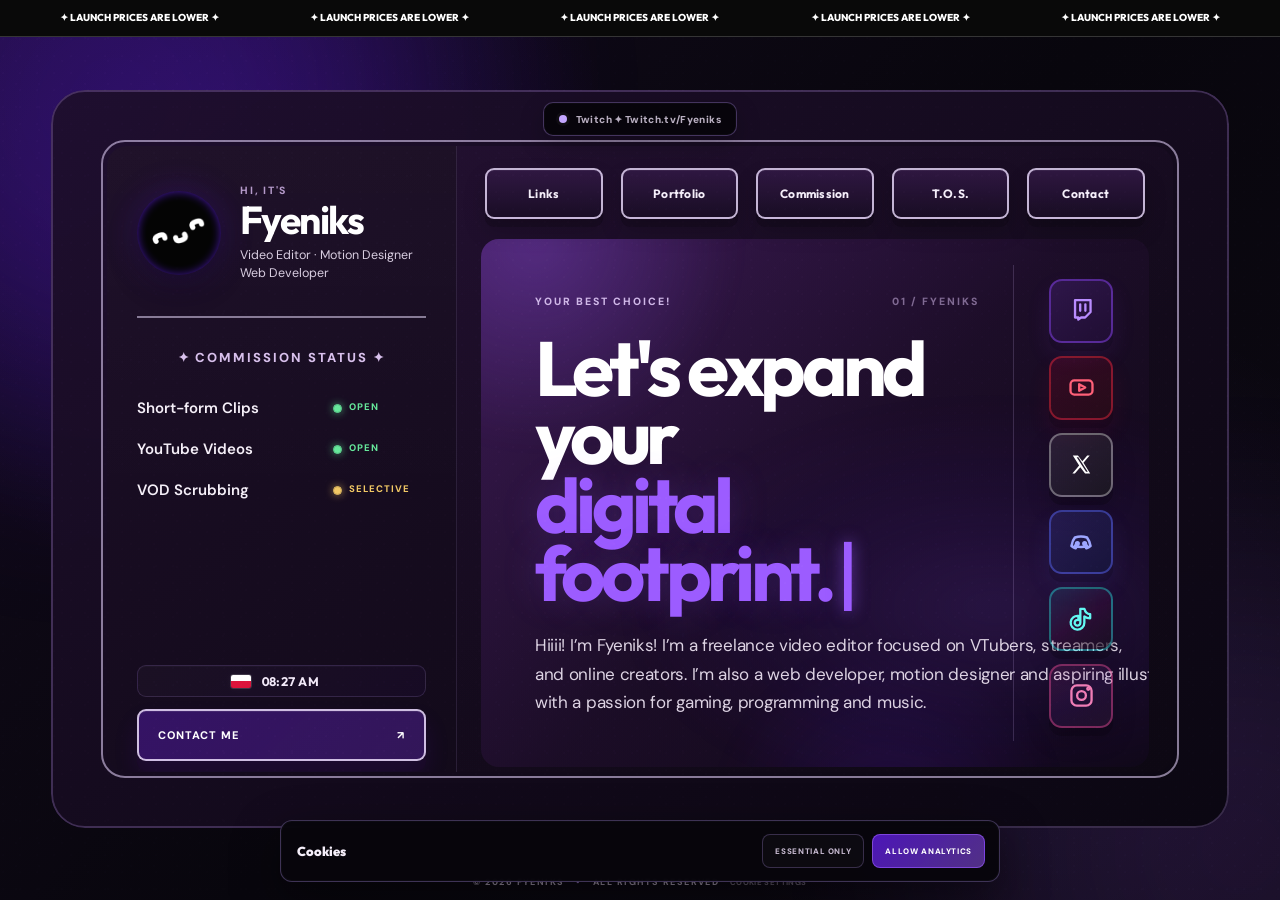
==== commit c18b8581: "V2" ====
--- a/index.html
+++ b/index.html
@@ -5,9 +5,9 @@
     <meta name="viewport" content="width=device-width, initial-scale=1" />
     <meta name="description" content="Fyeniks — video editor for VTubers, streamers and online creators." />
     <title>✦ Fyeniks ✦</title>
-    <link rel="icon" type="image/png" href="assets/favicon.png?v=122" />
-    <link rel="shortcut icon" href="assets/favicon.ico?v=122" />
-    <link rel="stylesheet" href="style.css?v=122" />
+    <link rel="icon" type="image/png" href="assets/favicon.png?v=123" />
+    <link rel="shortcut icon" href="assets/favicon.ico?v=123" />
+    <link rel="stylesheet" href="style.css?v=123" />
   </head>
   <body class="single-page-home">
     <a class="launch-promo" href="commission.html" aria-label="View launch commission pricing"></a>
@@ -91,7 +91,7 @@
       © <span data-current-year></span> FYENIKS <span class="footer-dot">•</span> ALL RIGHTS RESERVED
     </footer>
 
-    <script src="site-config.js?v=122"></script>
-    <script src="app.js?v=122"></script>
+    <script src="site-config.js?v=123"></script>
+    <script src="app.js?v=123"></script>
   </body>
 </html>
--- a/style.css
+++ b/style.css
@@ -253,11 +253,12 @@
   display: inline-flex;
   align-items: center;
   justify-content: flex-start;
-  gap: 0;
+  gap: 8px;
   width: 92px;
   margin-left: auto;
   font-size: 9.5px;
   font-weight: 800;
+  line-height: 1;
   letter-spacing: 0.11em;
   white-space: nowrap;
 }
@@ -267,8 +268,9 @@
   width: 7px;
   height: 7px;
   border-radius: 50%;
-  display: inline-block;
-  flex: 0 0 auto;
+  display: block;
+  flex: 0 0 7px;
+  margin: 0;
   background: currentColor;
   box-shadow: 0 0 9px currentColor;
 }
@@ -5406,7 +5408,14 @@
 }
 
 .hub-twitch-dot{
-  display: none;
+  order: 0;
+  display: block;
+  width: 8px;
+  height: 8px;
+  flex: 0 0 8px;
+  border-radius: 50%;
+  background: #77717b;
+  box-shadow: 0 0 0 3px rgba(118, 112, 121, 0.08);
 }
 
 .hub-twitch-text{
@@ -5416,6 +5425,13 @@
   font-weight: 850;
   letter-spacing: 0.035em;
   white-space: nowrap;
+}
+
+
+.hub-twitch-status.is-offline .hub-twitch-dot{
+  background:#77717b;
+  box-shadow:0 0 0 3px rgba(118,112,121,.08),0 0 8px rgba(118,112,121,.18);
+  animation:none;
 }
 
 .hub-twitch-status.is-live .hub-twitch-text{
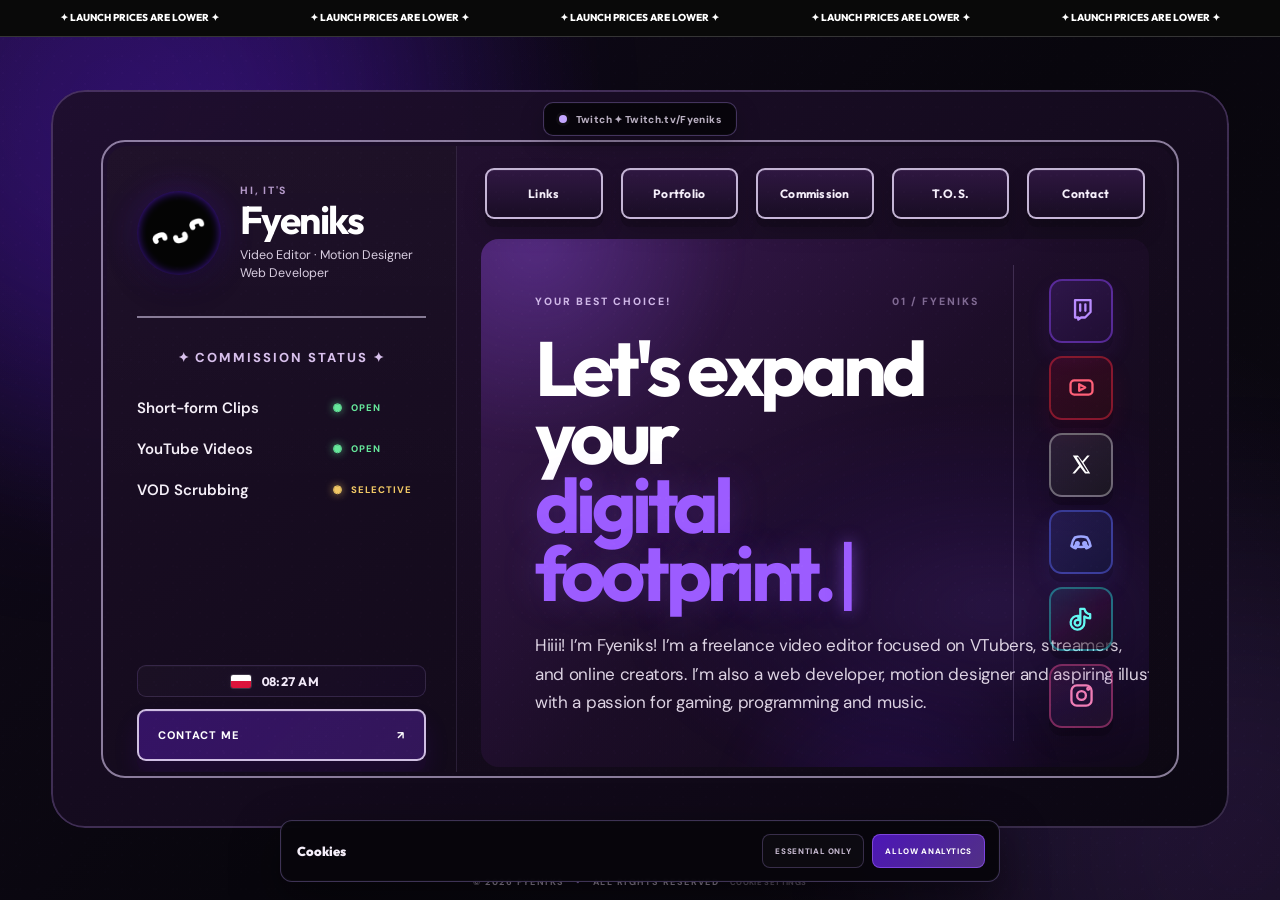
==== commit 9c180382: "v2" ====
--- a/index.html
+++ b/index.html
@@ -5,9 +5,9 @@
     <meta name="viewport" content="width=device-width, initial-scale=1" />
     <meta name="description" content="Fyeniks — video editor for VTubers, streamers and online creators." />
     <title>✦ Fyeniks ✦</title>
-    <link rel="icon" type="image/png" href="assets/favicon.png?v=123" />
-    <link rel="shortcut icon" href="assets/favicon.ico?v=123" />
-    <link rel="stylesheet" href="style.css?v=123" />
+    <link rel="icon" type="image/png" href="assets/favicon.png?v=126" />
+    <link rel="shortcut icon" href="assets/favicon.ico?v=126" />
+    <link rel="stylesheet" href="style.css?v=128" />
   </head>
   <body class="single-page-home">
     <a class="launch-promo" href="commission.html" aria-label="View launch commission pricing"></a>
@@ -91,7 +91,7 @@
       © <span data-current-year></span> FYENIKS <span class="footer-dot">•</span> ALL RIGHTS RESERVED
     </footer>
 
-    <script src="site-config.js?v=123"></script>
-    <script src="app.js?v=123"></script>
+    <script src="site-config.js?v=126"></script>
+    <script src="app.js?v=126"></script>
   </body>
 </html>
--- a/style.css
+++ b/style.css
@@ -5408,6 +5408,7 @@
 }
 
 .hub-twitch-dot{
+  position: relative;
   order: 0;
   display: block;
   width: 8px;
@@ -5432,6 +5433,12 @@
   background:#77717b;
   box-shadow:0 0 0 3px rgba(118,112,121,.08),0 0 8px rgba(118,112,121,.18);
   animation:none;
+}
+
+.hub-twitch-status.is-offline .hub-twitch-dot::after,
+.hub-twitch-status.is-loading .hub-twitch-dot::after,
+.hub-twitch-status.is-error .hub-twitch-dot::after{
+  content:none;
 }
 
 .hub-twitch-status.is-live .hub-twitch-text{
@@ -5566,30 +5573,18 @@
 }
 
 .hub-twitch-status.is-live .hub-twitch-dot{
-  background: #ff334d;
-  box-shadow:
-    0 0 0 3px rgba(255, 51, 77, 0.12),
-    0 0 12px rgba(255, 51, 77, 0.68);
-  animation: hub-twitch-live-pulse 1.05s ease-in-out infinite;
-}
-
-@keyframes hub-twitch-live-pulse {
-  0%,
-  100% {
-    transform: scale(1);
-    opacity: 1;
-    box-shadow:
-      0 0 0 3px rgba(255, 51, 77, 0.1),
-      0 0 10px rgba(255, 51, 77, 0.45);
-  }
-
-  50% {
-    transform: scale(1.32);
-    opacity: 0.72;
-    box-shadow:
-      0 0 0 5px rgba(255, 51, 77, 0.05),
-      0 0 16px rgba(255, 51, 77, 0.78);
-  }
+  background:#ff334d;
+  box-shadow:0 0 9px rgba(255,51,77,.78);
+  animation:none;
+}
+
+.hub-twitch-status.is-live .hub-twitch-dot::after{
+  content:"";
+  position:absolute;
+  inset:-1px;
+  border:1px solid #ff334d;
+  border-radius:50%;
+  animation:statusPing 1.65s cubic-bezier(.15,.65,.35,1) infinite;
 }
 
 @media (max-width: 900px){
@@ -6089,20 +6084,26 @@
   opacity: 1;
 }
 .inquiry-brief{
-  padding: 16px;
-  border-radius: 12px;
-  background: rgba(103, 29, 250, 0.09);
-  border: 1px solid var(--line);
+  padding: 20px 22px;
+  border: 0;
+  border-left: 3px solid rgba(156, 92, 255, 0.48);
+  border-radius: 0;
+  background: rgba(103, 29, 250, 0.075);
+  color: #c7b9d2;
+  font-size: 13px;
+  line-height: 1.72;
 }
 .inquiry-brief strong{
-  color: var(--accent-3);
-  font-size: 12px;
+  display: block;
+  color: #f3eafd;
+  font-size: 13.5px;
+  font-weight: 800;
 }
 .inquiry-brief p{
-  margin: 8px 0 0;
-  line-height: 1.7;
-  color: var(--muted);
+  margin: 7px 0 0;
+  color: #c7b9d2;
   font-size: 13px;
+  line-height: 1.72;
 }
 .inquiry-actions{
   display: flex;
@@ -7134,35 +7135,7 @@
 }[data-page="commission"] .commission-section-cta{
   width:min(100%,1080px);
   margin:18px auto 0;
-}[data-page="commission"] .commission-section-cta a{
-  display:flex;
-  align-items:center;
-  justify-content:center;
-  gap:12px;
-  width:100%;
-  min-height:58px;
-  padding:15px 22px;
-  box-sizing:border-box;
-  border:1px solid rgba(194,157,255,.48);
-  border-radius:13px;
-  background:linear-gradient(135deg,rgba(103,29,250,.28),rgba(139,71,255,.12));
-  color:#fff;
-  font-family:Outfit,sans-serif;
-  font-size:14px;
-  font-weight:800;
-  letter-spacing:.10em;
-  text-decoration:none;
-  box-shadow:inset 0 1px 0 rgba(255,255,255,.04),0 12px 28px rgba(58,21,111,.14);
-  transition:transform .18s ease,border-color .18s ease,background .18s ease,box-shadow .18s ease;
-}[data-page="commission"] .commission-section-cta a span{
-  font-size:18px;
-  transition:transform .18s ease;
-}[data-page="commission"] .commission-section-cta a:hover{
-  transform:translateY(-2px);
-  border-color:rgba(221,200,255,.78);
-  background:linear-gradient(135deg,rgba(103,29,250,.42),rgba(151,85,255,.20));
-  box-shadow:inset 0 1px 0 rgba(255,255,255,.05),0 15px 34px rgba(69,24,132,.22),0 0 22px rgba(103,29,250,.10);
-}[data-page="commission"] .commission-section-cta a:hover span{transform:translate(3px,-2px)}@media (max-width:900px){[data-page="commission"] .pricing-tier summary{
+}@media (max-width:900px){[data-page="commission"] .pricing-tier summary{
     grid-template-columns:minmax(200px,1fr) minmax(150px,190px) minmax(150px,190px)!important;
   }}@media (max-width:760px){[data-page="commission"] .commission-title-row{
     align-items:flex-start;
@@ -8509,3 +8482,17 @@
     transform: none;
   }
 }
+
+/* v128 — home commission status dot alignment */
+.single-page-home .service-status{
+  display:inline-flex;
+  align-items:center;
+  gap:10px;
+  min-height:14px;
+  line-height:14px;
+}
+.single-page-home .service-status .status-dot{
+  align-self:center;
+  margin:0;
+  transform:translateY(-0.75px);
+}
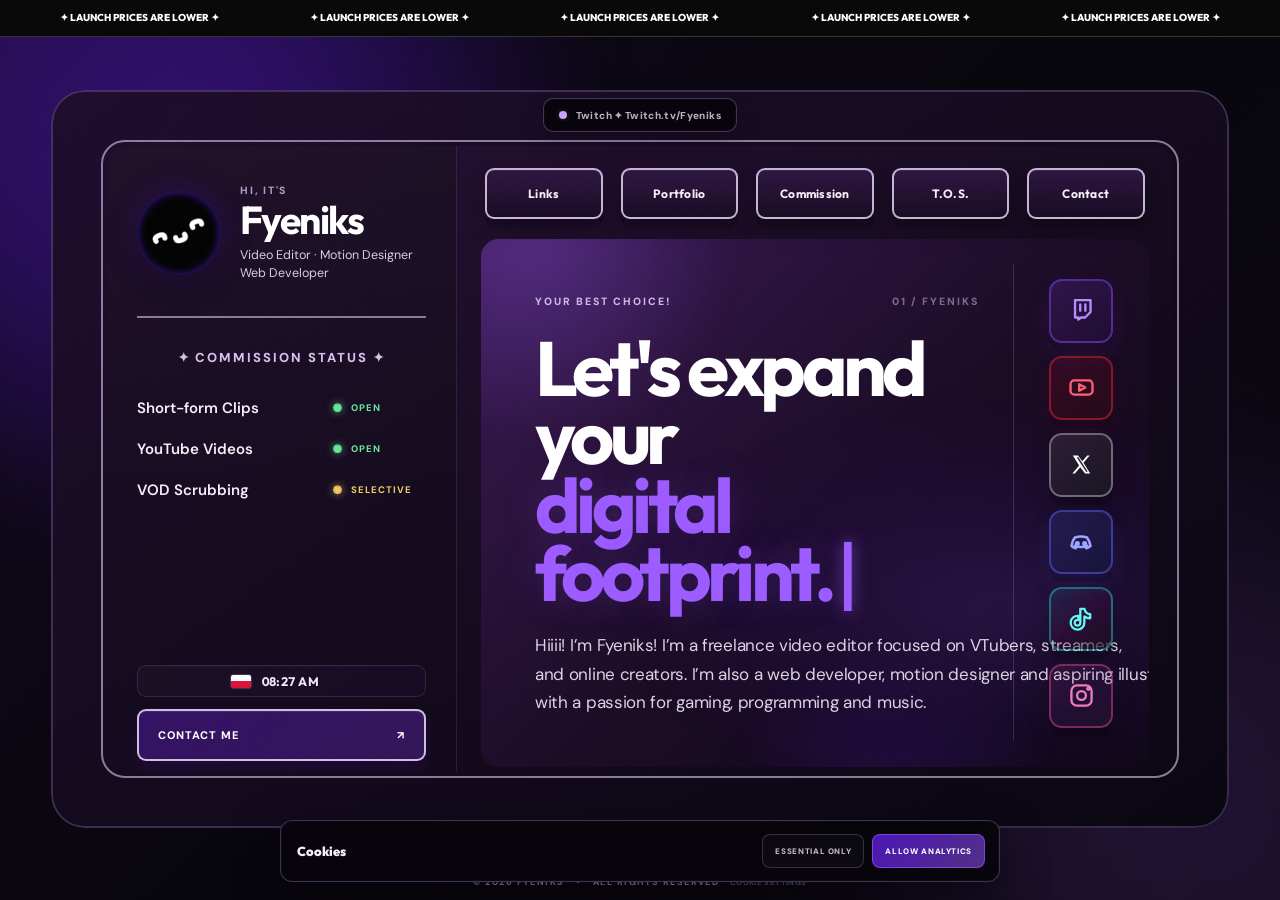
==== commit abea2794: "v2" ====
--- a/index.html
+++ b/index.html
@@ -7,7 +7,7 @@
     <title>✦ Fyeniks ✦</title>
     <link rel="icon" type="image/png" href="assets/favicon.png?v=126" />
     <link rel="shortcut icon" href="assets/favicon.ico?v=126" />
-    <link rel="stylesheet" href="style.css?v=128" />
+    <link rel="stylesheet" href="style.css?v=129" />
   </head>
   <body class="single-page-home">
     <a class="launch-promo" href="commission.html" aria-label="View launch commission pricing"></a>
--- a/style.css
+++ b/style.css
@@ -5377,7 +5377,8 @@
 }
 
 .hub-twitch-status{
-  top: 12px;
+  /* Center the 34px Twitch pill exactly inside the 50px top frame gap. */
+  top: 8px;
   min-width: 0;
   width: auto;
   height: 34px;
